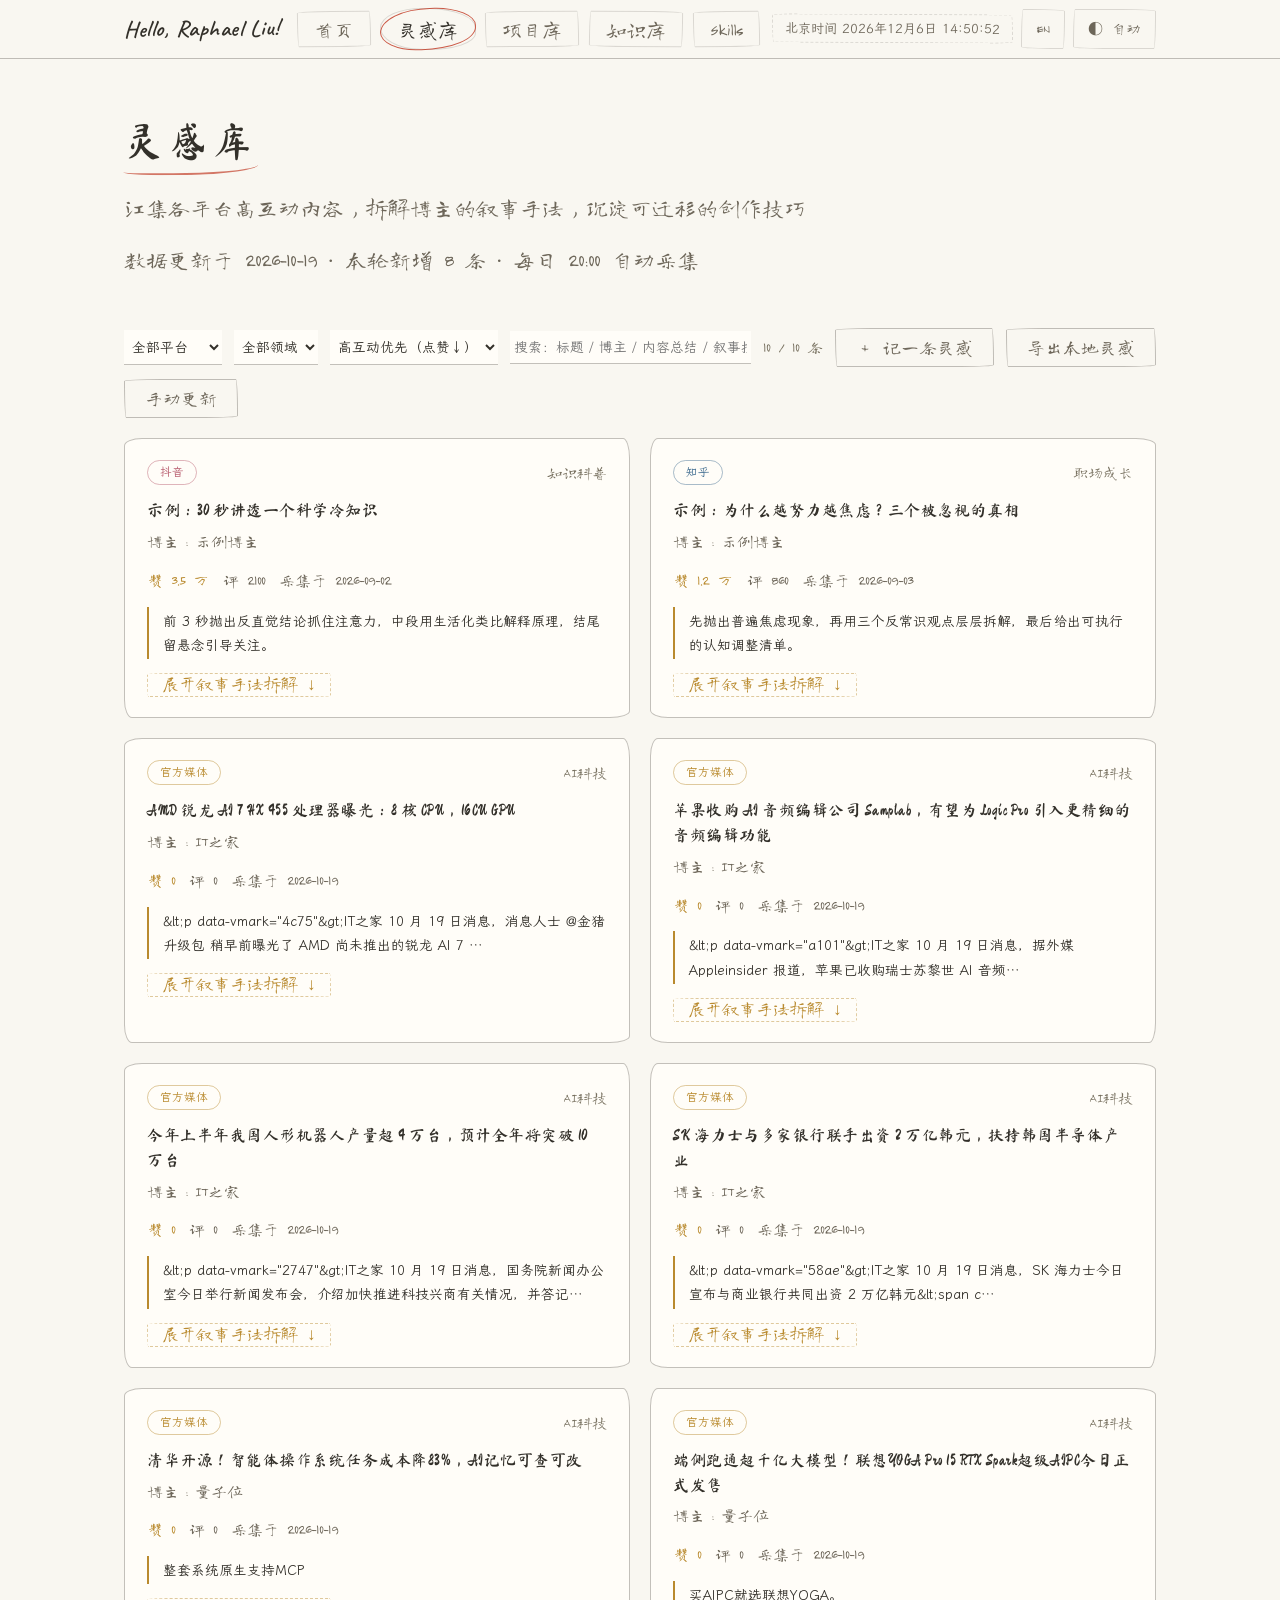
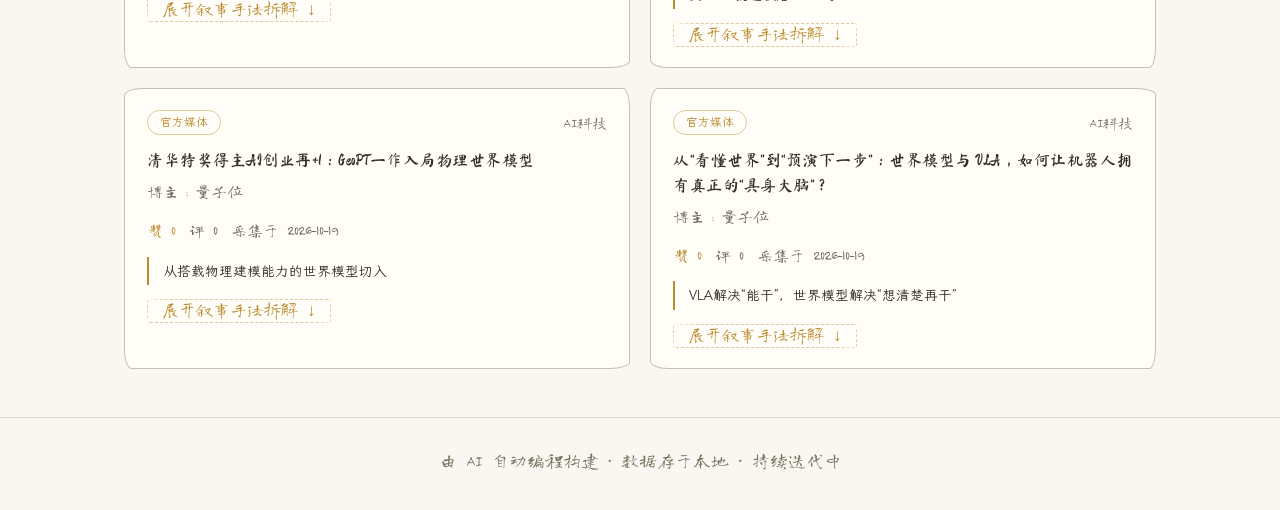
==== inspiration.html @ 9b7290fa "灵感库接入自动采集管道：GitHub Actions 每日 20:00 运行 + 手动触发 + 收件箱合并" ====
<!DOCTYPE html>
<html lang="zh-CN">
<head>
  <meta charset="UTF-8">
  <meta name="viewport" content="width=device-width, initial-scale=1.0">
  <meta name="description" content="汇集各平台高互动内容，拆解博主的叙事手法，沉淀可迁移的创作技巧。">
  <meta name="theme-color" content="#f9f7f1">
  <meta name="color-scheme" content="light dark">
  <meta property="og:type" content="website">
  <meta property="og:title" content="灵感库 · Raphael Liu">
  <meta property="og:description" content="汇集各平台高互动内容，拆解博主的叙事手法，沉淀可迁移的创作技巧。">
  <title>灵感库 · Raphael Liu</title>
  <link rel="stylesheet" href="assets/fonts/fonts.css">
  <link rel="icon" type="image/svg+xml" href="assets/favicon.svg">
  <link rel="stylesheet" href="assets/style.css">
  <script src="data/inspiration.js"></script>
  <script src="assets/app.js"></script>
</head>
<body data-page="inspiration">
  <div id="nav"></div>

  <main class="container">
    <section class="page-head">
      <h1 data-i18n="insp.head">灵感库</h1>
      <p data-i18n="insp.sub">汇集各平台高互动内容，拆解博主的叙事手法，沉淀可迁移的创作技巧</p>
      <p class="insp-meta" id="inspMeta" hidden></p>
    </section>

    <div class="toolbar">
      <select id="filterPlatform">
        <option value="" data-i18n="insp.allPlatform">全部平台</option>
        <option value="官方媒体" data-i18n="insp.platform.official">官方媒体</option>
        <option value="抖音" data-i18n="insp.platform.douyin">抖音</option>
        <option value="微信公众号" data-i18n="insp.platform.weixin">微信公众号</option>
        <option value="知乎" data-i18n="insp.platform.zhihu">知乎</option>
      </select>
      <select id="filterDomain"><option value="" data-i18n="insp.allDomain">全部领域</option></select>
      <select id="sortBy">
        <option value="likes-desc" data-i18n="insp.sort.likes">高互动优先（点赞↓）</option>
        <option value="collected-desc" data-i18n="insp.sort.latest">最新采集优先</option>
      </select>
      <input type="text" id="searchKw" class="grow" placeholder="搜索：标题 / 博主 / 内容总结 / 叙事技巧…" data-i18n-ph="insp.search.ph">
      <span class="count" id="countInfo"></span>
      <button type="button" class="btn" id="inspToggleBtn" data-i18n="insp.form.show">＋ 记一条灵感</button>
      <button type="button" class="btn" id="inspExportBtn" data-i18n="insp.export">导出本地灵感</button>
      <button type="button" class="btn" id="inspRefreshBtn" data-i18n="insp.refresh" title="跳转到 GitHub Actions 手动触发一轮采集更新">手动更新</button>
    </div>

    <section class="quick-form" id="inspFormPanel" hidden>
      <h3 data-i18n="insp.form.title">手动记一条灵感</h3>
      <p class="qf-hint" data-i18n="insp.form.hint"></p>
      <div class="qf-grid">
        <label><span data-i18n="insp.label.title">标题 *</span><input id="i-title" type="text"></label>
        <label><span data-i18n="insp.label.author">博主（可空）</span><input id="i-author" type="text"></label>
        <label><span data-i18n="insp.label.platform">平台</span>
          <select id="i-platform">
            <option value="抖音">抖音</option>
            <option value="微信公众号">微信公众号</option>
            <option value="知乎">知乎</option>
            <option value="官方媒体">官方媒体</option>
            <option value="">其他平台</option>
          </select>
        </label>
        <label><span data-i18n="insp.label.domain">领域（可空）</span><input id="i-domain" type="text"></label>
      </div>
      <label><span data-i18n="insp.label.summary">内容总结 *</span><textarea id="i-summary" rows="3"></textarea></label>
      <label><span data-i18n="insp.label.transfer">可迁移技巧（每行一条，可空）</span><textarea id="i-transfer" rows="2"></textarea></label>
      <div class="qf-actions">
        <button type="button" class="btn btn-primary" id="inspSaveBtn" data-i18n="insp.save">保存灵感</button>
      </div>
    </section>

    <section class="insp-grid" id="inspGrid"></section>
  </main>

  <div id="footer"></div>
  <div class="toast" id="toast" role="status" aria-live="polite"></div>

  <script>
    document.getElementById('nav').innerHTML = renderNav('inspiration.html');
    document.getElementById('footer').innerHTML = renderFooter();

    /* ---------- 本地新增与导出（与知识库同模式） ---------- */
    var LS_INSP = 'rl_insp_local_v1';
    function today() { return new Date().toISOString().slice(0, 10); }
    function downloadText(filename, text) {
      var blob = new Blob([text], { type: 'application/json;charset=utf-8' });
      var a = document.createElement('a');
      a.href = URL.createObjectURL(blob);
      a.download = filename;
      a.click();
      URL.revokeObjectURL(a.href);
    }
    function toast(msg) {
      var el = document.getElementById('toast');
      el.textContent = msg;
      el.classList.add('show');
      clearTimeout(el._timer);
      el._timer = setTimeout(function () { el.classList.remove('show'); }, 2600);
    }
    function loadLocalInsp() {
      try { return JSON.parse(localStorage.getItem(LS_INSP) || '[]'); } catch (e) { return []; }
    }
    function saveLocalInsp(arr) { localStorage.setItem(LS_INSP, JSON.stringify(arr)); }
    function allItems() { return getData('inspiration').concat(loadLocalInsp()); }

    var PLATFORM_CLASS = {
      '官方媒体': 'p-official', '抖音': 'p-douyin',
      '微信公众号': 'p-weixin', '知乎': 'p-zhihu'
    };
    var SEARCH_FIELDS = ['title', 'author', 'contentSummary', 'domain',
      'narrativeAnalysis.hook', 'narrativeAnalysis.structure',
      'narrativeAnalysis.emotionCurve', 'narrativeAnalysis.transferable'];

    function likesOf(item) { return (item.metrics && item.metrics.likes) || 0; }
    function commentsOf(item) { return (item.metrics && item.metrics.comments) || 0; }

    function renderCard(item) {
      var a = item.narrativeAnalysis || {};
      var transferable = Array.isArray(a.transferable) ? a.transferable : [];
      return '<article class="i-card" data-id="' + esc(item.id) + '">' +
        '<div class="i-top">' +
          (item.id && String(item.id).indexOf('local-') === 0 ? '<span class="local-badge">' + t('insp.localBadge') + '</span>' : '') +
          '<span class="platform-badge ' + (PLATFORM_CLASS[item.platform] || '') + '">' + esc(item.platform || t('insp.otherPlatform')) + '</span>' +
          '<span class="i-domain">' + esc(item.domain || t('insp.noDomain')) + '</span>' +
        '</div>' +
        '<h4>' + (item.link
          ? '<a href="' + esc(item.link) + '" target="_blank" rel="noopener">' + esc(item.title) + '</a>'
          : esc(item.title)) + '</h4>' +
        '<div class="i-author">' + t('insp.author') + esc(item.author || t('insp.unknown')) + '</div>' +
        '<div class="i-metrics">' +
          '<span>' + t('insp.likes') + ' ' + fmtNum(likesOf(item)) + '</span>' +
          '<span>' + t('insp.comments') + ' ' + fmtNum(commentsOf(item)) + '</span>' +
          (item.metrics && item.metrics.collected ? '<span>' + t('insp.collected') + esc(item.metrics.collected) + '</span>' : '') +
        '</div>' +
        '<div class="i-summary">' + esc(item.contentSummary || t('insp.noSummary')) + '</div>' +
        '<button class="i-toggle" onclick="toggleCard(this)">' + t('insp.expand') + '</button>' +
        '<div class="i-analysis">' +
          '<div class="k-item"><div class="k-label">' + t('insp.label.hook') + '</div><div class="k-text">' + esc(a.hook || t('insp.pending')) + '</div></div>' +
          '<div class="k-item"><div class="k-label">' + t('insp.label.structure') + '</div><div class="k-text">' + esc(a.structure || t('insp.pending')) + '</div></div>' +
          '<div class="k-item"><div class="k-label">' + t('insp.label.emotion') + '</div><div class="k-text">' + esc(a.emotionCurve || t('insp.pending')) + '</div></div>' +
          '<div class="k-item"><div class="k-label">' + t('insp.label.transfer') + '</div><div class="k-text">' +
            (transferable.length ? transferable.map(function (tt) { return '· ' + esc(tt); }).join('<br>') : t('insp.pending')) +
          '</div></div>' +
        '</div>' +
      '</article>';
    }

    function toggleCard(btn) {
      var card = btn.closest('.i-card');
      card.classList.toggle('open');
      btn.textContent = card.classList.contains('open')
        ? t('insp.collapse') : t('insp.expand');
    }

    function refreshDomainOptions() {
      var domains = [];
      getData('inspiration').concat(loadLocalInsp()).forEach(function (it) {
        var d = (it.domain || '').trim();
        if (d && domains.indexOf(d) < 0) domains.push(d);
      });
      var sel = document.getElementById('filterDomain');
      var cur = sel.value;
      sel.innerHTML = '<option value="">' + t('insp.allDomain') + '</option>' +
        domains.map(function (d) { return '<option value="' + esc(d) + '">' + esc(d) + '</option>'; }).join('');
      sel.value = cur;
    }

    function renderGrid() {
      var fp = document.getElementById('filterPlatform').value;
      var fd = document.getElementById('filterDomain').value;
      var sortBy = document.getElementById('sortBy').value;
      var kw = document.getElementById('searchKw').value.trim();

      var list = allItems().filter(function (it) {
        if (fp && it.platform !== fp) return false;
        if (fd && (it.domain || '') !== fd) return false;
        return matchKeyword(it, kw, SEARCH_FIELDS);
      });

      list.sort(function (a, b) {
        if (sortBy === 'likes-desc') return likesOf(b) - likesOf(a);
        return String((b.metrics && b.metrics.collected) || '').localeCompare(
               String((a.metrics && a.metrics.collected) || ''));
      });

      document.getElementById('countInfo').textContent =
        list.length + ' / ' + allItems().length + t('insp.count.unit');

      var grid = document.getElementById('inspGrid');
      if (!list.length) {
        grid.innerHTML = '<div class="empty" style="grid-column:1/-1"><div class="big">' + t('common.empty') + '</div>' +
          t('insp.empty') + '</div>';
        return;
      }
      grid.innerHTML = list.map(renderCard).join('');
    }

    ['filterPlatform', 'filterDomain', 'sortBy'].forEach(function (id) {
      document.getElementById(id).addEventListener('change', renderGrid);
    });
    document.getElementById('searchKw').addEventListener('input', renderGrid);

    /* 表单开合 / 保存 / 导出 */
    var formPanel = document.getElementById('inspFormPanel');
    document.getElementById('inspToggleBtn').addEventListener('click', function () {
      var show = formPanel.hidden;
      formPanel.hidden = !show;
      this.textContent = show ? t('insp.form.hide') : t('insp.form.show');
      if (show) document.getElementById('i-title').focus();
    });
    document.getElementById('inspSaveBtn').addEventListener('click', function () {
      var title = document.getElementById('i-title').value.trim();
      var summary = document.getElementById('i-summary').value.trim();
      ['i-title', 'i-summary'].forEach(function (id) {
        document.getElementById(id).classList.remove('f-err');
      });
      var bad = [];
      if (!title) bad.push('i-title');
      if (!summary) bad.push('i-summary');
      if (bad.length) {
        bad.forEach(function (id) { document.getElementById(id).classList.add('f-err'); });
        document.getElementById(bad[0]).scrollIntoView({ behavior: 'smooth', block: 'center' });
        document.getElementById(bad[0]).focus({ preventScroll: true });
        toast(t('insp.err'));
        return;
      }
      var transfer = document.getElementById('i-transfer').value.split('\n')
        .map(function (s) { return s.trim(); }).filter(Boolean);
      var item = {
        id: 'local-' + Date.now().toString(36),
        title: title,
        author: document.getElementById('i-author').value.trim(),
        platform: document.getElementById('i-platform').value || t('insp.otherPlatform'),
        domain: document.getElementById('i-domain').value.trim(),
        contentSummary: summary,
        narrativeAnalysis: { transferable: transfer },
        metrics: { likes: 0, comments: 0, collected: today() }
      };
      var locals = loadLocalInsp();
      locals.unshift(item);
      saveLocalInsp(locals);
      ['i-title', 'i-author', 'i-domain', 'i-summary', 'i-transfer'].forEach(function (id) {
        document.getElementById(id).value = '';
      });
      refreshDomainOptions();
      renderGrid();
      toast(t('insp.toast.saved'));
    });
    /* 出错字段一开始输入就摘掉红圈 */
    document.getElementById('inspFormPanel').addEventListener('input', function (e) {
      if (e.target.classList) e.target.classList.remove('f-err');
    });
    document.getElementById('inspExportBtn').addEventListener('click', function () {
      var locals = loadLocalInsp();
      if (!locals.length) { toast(t('insp.toast.noLocal')); return; }
      downloadText('inspiration-local.json', JSON.stringify(locals, null, 2));
      toast(t('insp.toast.exported'));
    });
    /* 手动更新：跳转 Actions 页一键 Run workflow（静态站无后端，采集由仓库的 GitHub Actions 定时跑） */
    document.getElementById('inspRefreshBtn').addEventListener('click', function () {
      window.open('https://github.com/liu940782100-create/Personal-website/actions/workflows/update-inspiration.yml', '_blank');
      toast(t('insp.toast.refresh'));
    });
    /* 数据更新时间（由采集管道写入 DATA_INSPIRATION_META） */
    function renderInspMeta() {
      var meta = window.DATA_INSPIRATION_META;
      if (!meta) return;
      var el = document.getElementById('inspMeta');
      el.hidden = false;
      el.textContent = t('insp.meta')
        .replace('{date}', meta.updatedAt || '-')
        .replace('{n}', meta.added != null ? meta.added : '-');
    }
    renderInspMeta();

    refreshDomainOptions();
    renderGrid();

    /* 切语言后无刷新重渲染动态内容；表单开合钮文案随面板状态修正 */
    document.addEventListener('langchange', function () {
      refreshDomainOptions();
      renderGrid();
      renderInspMeta();
      var btn = document.getElementById('inspToggleBtn');
      btn.textContent = formPanel.hidden ? t('insp.form.show') : t('insp.form.hide');
    });
  </script>
</body>
</html>
---- assets/fonts/fonts.css ----
/* 自托管字体（Caveat / Long Cang / Ma Shan Zheng / LXGW WenKai regular），R5 生成，替代 Google Fonts 与 jsdelivr CDN */

/* cyrillic-ext */
@font-face {
  font-family: 'Caveat';
  font-style: normal;
  font-weight: 500;
  font-display: swap;
  src: url('files/gf-Wnz6HAc5bAfYB2Q7azYYmg8.woff2') format('woff2');
  unicode-range: U+0460-052F, U+1C80-1C8A, U+20B4, U+2DE0-2DFF, U+A640-A69F, U+FE2E-FE2F;
}
/* cyrillic */
@font-face {
  font-family: 'Caveat';
  font-style: normal;
  font-weight: 500;
  font-display: swap;
  src: url('files/gf-Wnz6HAc5bAfYB2Q7YjYYmg8.woff2') format('woff2');
  unicode-range: U+0301, U+0400-045F, U+0490-0491, U+04B0-04B1, U+2116;
}
/* latin-ext */
@font-face {
  font-family: 'Caveat';
  font-style: normal;
  font-weight: 500;
  font-display: swap;
  src: url('files/gf-Wnz6HAc5bAfYB2Q7aDYYmg8.woff2') format('woff2');
  unicode-range: U+0100-02BA, U+02BD-02C5, U+02C7-02CC, U+02CE-02D7, U+02DD-02FF, U+0304, U+0308, U+0329, U+1D00-1DBF, U+1E00-1E9F, U+1EF2-1EFF, U+2020, U+20A0-20AB, U+20AD-20C4, U+2113, U+2C60-2C7F, U+A720-A7FF;
}
/* latin */
@font-face {
  font-family: 'Caveat';
  font-style: normal;
  font-weight: 500;
  font-display: swap;
  src: url('files/gf-Wnz6HAc5bAfYB2Q7ZjYY.woff2') format('woff2');
  unicode-range: U+0000-00FF, U+0131, U+0152-0153, U+02BB-02BC, U+02C6, U+02DA, U+02DC, U+0304, U+0308, U+0329, U+2000-206F, U+20AC, U+2122, U+2191, U+2193, U+2212, U+2215, U+FEFF, U+FFFD;
}
/* cyrillic-ext */
@font-face {
  font-family: 'Caveat';
  font-style: normal;
  font-weight: 600;
  font-display: swap;
  src: url('files/gf-Wnz6HAc5bAfYB2Q7azYYmg8.woff2') format('woff2');
  unicode-range: U+0460-052F, U+1C80-1C8A, U+20B4, U+2DE0-2DFF, U+A640-A69F, U+FE2E-FE2F;
}
/* cyrillic */
@font-face {
  font-family: 'Caveat';
  font-style: normal;
  font-weight: 600;
  font-display: swap;
  src: url('files/gf-Wnz6HAc5bAfYB2Q7YjYYmg8.woff2') format('woff2');
  unicode-range: U+0301, U+0400-045F, U+0490-0491, U+04B0-04B1, U+2116;
}
/* latin-ext */
@font-face {
  font-family: 'Caveat';
  font-style: normal;
  font-weight: 600;
  font-display: swap;
  src: url('files/gf-Wnz6HAc5bAfYB2Q7aDYYmg8.woff2') format('woff2');
  unicode-range: U+0100-02BA, U+02BD-02C5, U+02C7-02CC, U+02CE-02D7, U+02DD-02FF, U+0304, U+0308, U+0329, U+1D00-1DBF, U+1E00-1E9F, U+1EF2-1EFF, U+2020, U+20A0-20AB, U+20AD-20C4, U+2113, U+2C60-2C7F, U+A720-A7FF;
}
/* latin */
@font-face {
  font-family: 'Caveat';
  font-style: normal;
  font-weight: 600;
  font-display: swap;
  src: url('files/gf-Wnz6HAc5bAfYB2Q7ZjYY.woff2') format('woff2');
  unicode-range: U+0000-00FF, U+0131, U+0152-0153, U+02BB-02BC, U+02C6, U+02DA, U+02DC, U+0304, U+0308, U+0329, U+2000-206F, U+20AC, U+2122, U+2191, U+2193, U+2212, U+2215, U+FEFF, U+FFFD;
}
@font-face {
  font-family: 'Long Cang';
  font-style: normal;
  font-weight: 400;
  font-display: swap;
  src: url('files/gf-LYjAdGP8kkgoTec8zkRgqBgxXsWsMfnCm1_q1j3gcsptb8OMg_Z2HVZhDbPBCIyx.5.woff2') format('woff2');
  unicode-range: U+fee3, U+fef3, U+ff03-ff04, U+ff07, U+ff0a, U+ff17-ff19, U+ff1c-ff1d, U+ff20-ff3a, U+ff3c, U+ff3e-ff5b, U+ff5d, U+ff61-ff65, U+ff67-ff6a, U+ff6c, U+ff6f-ff78, U+ff7a-ff7d, U+ff80-ff84, U+ff86, U+ff89-ff8e, U+ff92, U+ff97-ff9b, U+ff9d-ff9f, U+ffe0-ffe4, U+ffe6, U+ffe9, U+ffeb, U+ffed, U+fffc, U+1f004, U+1f170-1f171, U+1f192-1f195, U+1f198-1f19a, U+1f1e6-1f1e8;
}
@font-face {
  font-family: 'Long Cang';
  font-style: normal;
  font-weight: 400;
  font-display: swap;
  src: url('files/gf-LYjAdGP8kkgoTec8zkRgqBgxXsWsMfnCm1_q1j3gcsptb8OMg_Z2HVZhDbPBCIyx.6.woff2') format('woff2');
  unicode-range: U+f0a7, U+f0b2, U+f0b7, U+f0c9, U+f0d8, U+f0da, U+f0dc-f0dd, U+f0e0, U+f0e6, U+f0eb, U+f0fc, U+f101, U+f104-f105, U+f107, U+f10b, U+f11b, U+f14b, U+f18a, U+f193, U+f1d6-f1d7, U+f244, U+f27a, U+f296, U+f2ae, U+f471, U+f4b3, U+f610-f611, U+f880-f881, U+f8ec, U+f8f5, U+f8ff, U+f901, U+f90a, U+f92c-f92d, U+f934, U+f937, U+f941, U+f965, U+f967, U+f969, U+f96b, U+f96f, U+f974, U+f978-f979, U+f97e, U+f981, U+f98a, U+f98e, U+f997, U+f99c, U+f9b2, U+f9b5, U+f9ba, U+f9be, U+f9ca, U+f9d0-f9d1, U+f9dd, U+f9e0-f9e1, U+f9e4, U+f9f7, U+fa00-fa01, U+fa08, U+fa0a, U+fa11, U+fb01-fb02, U+fdfc, U+fe0e, U+fe30-fe31, U+fe33-fe44, U+fe49-fe52, U+fe54-fe57, U+fe59-fe66, U+fe68-fe6b, U+fe8e, U+fe92-fe93, U+feae, U+feb8, U+fecb-fecc, U+fee0;
}
@font-face {
  font-family: 'Long Cang';
  font-style: normal;
  font-weight: 400;
  font-display: swap;
  src: url('files/gf-LYjAdGP8kkgoTec8zkRgqBgxXsWsMfnCm1_q1j3gcsptb8OMg_Z2HVZhDbPBCIyx.21.woff2') format('woff2');
  unicode-range: U+9f83, U+9f85-9f8d, U+9f90-9f91, U+9f94-9f96, U+9f98, U+9f9b-9f9c, U+9f9e, U+9fa0, U+9fa2, U+9ff0-9fff, U+a001, U+a007, U+a025, U+a046-a047, U+a057, U+a072, U+a078-a079, U+a083, U+a085, U+a100, U+a118, U+a132, U+a134, U+a1f4, U+a242, U+a4a6, U+a4aa, U+a4b0-a4b1, U+a4b3, U+a9c1-a9c2, U+ac00-ac01, U+ac04, U+ac08, U+ac10-ac11, U+ac13-ac16, U+ac19, U+ac1c-ac1d, U+ac24, U+ac70-ac71, U+ac74, U+ac77-ac78, U+ac80-ac81, U+ac83, U+ac8c, U+ac90, U+ac9f-aca0, U+aca8-aca9, U+acac, U+acb0, U+acbd, U+acc1, U+acc4, U+ace0-ace1, U+ace4, U+ace8, U+acf3, U+acf5, U+acfc-acfd, U+ad00, U+ad0c, U+ad11, U+ad1c, U+ad34, U+ad50, U+ad64, U+ad6c, U+ad70, U+ad74, U+ad7f, U+ad81, U+ad8c, U+adc0, U+adc8, U+addc, U+ade0, U+adf8-adf9, U+adfc, U+ae00, U+ae08-ae09, U+ae0b, U+ae30, U+ae34, U+ae38, U+ae40, U+ae4a, U+ae4c, U+ae54, U+ae68, U+aebc, U+aed8, U+af2c-af2d;
}
@font-face {
  font-family: 'Long Cang';
  font-style: normal;
  font-weight: 400;
  font-display: swap;
  src: url('files/gf-LYjAdGP8kkgoTec8zkRgqBgxXsWsMfnCm1_q1j3gcsptb8OMg_Z2HVZhDbPBCIyx.22.woff2') format('woff2');
  unicode-range: U+9e30-9e33, U+9e35-9e3b, U+9e3e, U+9e40-9e44, U+9e46-9e4e, U+9e51, U+9e53, U+9e55-9e58, U+9e5a-9e5c, U+9e5e-9e63, U+9e66-9e6e, U+9e71, U+9e73, U+9e75, U+9e78-9e79, U+9e7c-9e7e, U+9e82, U+9e86-9e88, U+9e8b-9e8c, U+9e90-9e91, U+9e93, U+9e95, U+9e97, U+9e9d, U+9ea4-9ea5, U+9ea9-9eaa, U+9eb4-9eb5, U+9eb8-9eba, U+9ebc-9ebf, U+9ec3, U+9ec9, U+9ecd, U+9ed0, U+9ed2-9ed3, U+9ed5-9ed6, U+9ed9, U+9edc-9edd, U+9edf-9ee0, U+9ee2, U+9ee5, U+9ee7-9eea, U+9eef, U+9ef1, U+9ef3-9ef4, U+9ef6, U+9ef9, U+9efb-9efc, U+9efe, U+9f0b, U+9f0d, U+9f10, U+9f14, U+9f17, U+9f19, U+9f22, U+9f29, U+9f2c, U+9f2f, U+9f31, U+9f37, U+9f39, U+9f3d-9f3e, U+9f41, U+9f4a-9f4b, U+9f51-9f52, U+9f61-9f63, U+9f66-9f67, U+9f80-9f81;
}
@font-face {
  font-family: 'Long Cang';
  font-style: normal;
  font-weight: 400;
  font-display: swap;
  src: url('files/gf-LYjAdGP8kkgoTec8zkRgqBgxXsWsMfnCm1_q1j3gcsptb8OMg_Z2HVZhDbPBCIyx.23.woff2') format('woff2');
  unicode-range: U+9c82-9c83, U+9c85-9c8c, U+9c8e-9c92, U+9c94-9c9b, U+9c9e-9ca3, U+9ca5-9ca7, U+9ca9, U+9cab, U+9cad-9cae, U+9cb1-9cb7, U+9cb9-9cbd, U+9cbf-9cc0, U+9cc3, U+9cc5-9cc7, U+9cc9-9cd1, U+9cd3-9cda, U+9cdc-9cdd, U+9cdf, U+9ce1-9ce3, U+9ce5, U+9ce9, U+9cee-9cef, U+9cf3-9cf4, U+9cf6, U+9cfc-9cfd, U+9d02, U+9d08-9d09, U+9d12, U+9d1b, U+9d1e, U+9d26, U+9d28, U+9d37, U+9d3b, U+9d3f, U+9d51, U+9d59, U+9d5c-9d5d, U+9d5f-9d61, U+9d6c, U+9d70, U+9d72, U+9d7a, U+9d7e, U+9d84, U+9d89, U+9d8f, U+9d92, U+9daf, U+9db4, U+9db8, U+9dbc, U+9dc4, U+9dc7, U+9dc9, U+9dd7, U+9ddf, U+9df2, U+9df9-9dfa, U+9e0a, U+9e11, U+9e1a, U+9e1e, U+9e20, U+9e22, U+9e28-9e2c, U+9e2e-9e2f;
}
@font-face {
  font-family: 'Long Cang';
  font-style: normal;
  font-weight: 400;
  font-display: swap;
  src: url('files/gf-LYjAdGP8kkgoTec8zkRgqBgxXsWsMfnCm1_q1j3gcsptb8OMg_Z2HVZhDbPBCIyx.24.woff2') format('woff2');
  unicode-range: U+9a80, U+9a83, U+9a85, U+9a88-9a8a, U+9a8d-9a8e, U+9a90, U+9a92-9a93, U+9a95-9a96, U+9a98-9a99, U+9a9b-9aa2, U+9aa5, U+9aa7, U+9aaf-9ab1, U+9ab5-9ab6, U+9ab9-9aba, U+9ac0-9ac4, U+9ac8, U+9acb-9acc, U+9ace-9acf, U+9ad1-9ad2, U+9ad9, U+9adf, U+9ae1, U+9ae3, U+9aea-9aeb, U+9aed-9aef, U+9af4, U+9af9, U+9afb, U+9b03-9b04, U+9b06, U+9b08, U+9b0d, U+9b0f-9b10, U+9b13, U+9b18, U+9b1a, U+9b1f, U+9b22-9b23, U+9b25, U+9b27-9b28, U+9b2a, U+9b2f, U+9b31-9b32, U+9b3b, U+9b43, U+9b46-9b49, U+9b4d-9b4e, U+9b51, U+9b56, U+9b58, U+9b5a, U+9b5c, U+9b5f, U+9b61-9b62, U+9b6f, U+9b77, U+9b80, U+9b88, U+9b8b, U+9b8e, U+9b91, U+9b9f-9ba0, U+9ba8, U+9baa-9bab, U+9bad-9bae, U+9bb0-9bb1, U+9bb8, U+9bc9-9bca, U+9bd3, U+9bd6, U+9bdb, U+9be8, U+9bf0-9bf1, U+9c02, U+9c10, U+9c15, U+9c24, U+9c2d, U+9c32, U+9c39, U+9c3b, U+9c40, U+9c47-9c49, U+9c53, U+9c57, U+9c64, U+9c72, U+9c77-9c78, U+9c7b, U+9c7f-9c80;
}
@font-face {
  font-family: 'Long Cang';
  font-style: normal;
  font-weight: 400;
  font-display: swap;
  src: url('files/gf-LYjAdGP8kkgoTec8zkRgqBgxXsWsMfnCm1_q1j3gcsptb8OMg_Z2HVZhDbPBCIyx.25.woff2') format('woff2');
  unicode-range: U+98dd, U+98e1-98e2, U+98e7-98ea, U+98ec, U+98ee-98ef, U+98f2, U+98f4, U+98fc-98fe, U+9903, U+9905, U+9908, U+990a, U+990c-990d, U+9913-9914, U+9918, U+991a-991b, U+991e, U+9921, U+9928, U+992c, U+992e, U+9935, U+9938-9939, U+993d-993e, U+9945, U+994b-994c, U+9951-9952, U+9954-9955, U+9957, U+995e, U+9963, U+9966-9969, U+996b-996c, U+996f, U+9974-9975, U+9977-9979, U+997d-997e, U+9980-9981, U+9983-9984, U+9987, U+998a-998b, U+998d-9991, U+9993-9995, U+9997-9998, U+99a5, U+99ab, U+99ad-99ae, U+99b1, U+99b3-99b4, U+99bc, U+99bf, U+99c1, U+99c3-99c6, U+99cc, U+99d0, U+99d2, U+99d5, U+99db, U+99dd, U+99e1, U+99ed, U+99f1, U+99ff, U+9a01, U+9a03-9a04, U+9a0e-9a0f, U+9a11-9a13, U+9a19, U+9a1b, U+9a28, U+9a2b, U+9a30, U+9a32, U+9a37, U+9a40, U+9a45, U+9a4a, U+9a4d-9a4e, U+9a52, U+9a55, U+9a57, U+9a5a-9a5b, U+9a5f, U+9a62, U+9a65, U+9a69, U+9a6b, U+9a6e, U+9a75, U+9a77-9a7a, U+9a7d;
}
@font-face {
  font-family: 'Long Cang';
  font-style: normal;
  font-weight: 400;
  font-display: swap;
  src: url('files/gf-LYjAdGP8kkgoTec8zkRgqBgxXsWsMfnCm1_q1j3gcsptb8OMg_Z2HVZhDbPBCIyx.26.woff2') format('woff2');
  unicode-range: U+975b-975c, U+9763, U+9765-9766, U+976c-976d, U+9773, U+9776, U+977a, U+977c, U+9784-9785, U+978e-978f, U+9791-9792, U+9794-9795, U+9798, U+979a, U+979e, U+97a3, U+97a5-97a6, U+97a8, U+97ab-97ac, U+97ae-97af, U+97b2, U+97b4, U+97c6, U+97cb-97cc, U+97d3, U+97d8, U+97dc, U+97e1, U+97ea-97eb, U+97ee, U+97fb, U+97fe-97ff, U+9801-9803, U+9805-9806, U+9808, U+980c, U+9810-9814, U+9817-9818, U+981e, U+9820-9821, U+9824, U+9828, U+982b-982d, U+9830, U+9834, U+9838-9839, U+983c, U+9846, U+984d-984f, U+9851-9852, U+9854-9855, U+9857-9858, U+985a-985b, U+9862-9863, U+9865, U+9867, U+986b, U+986f-9871, U+9877-9878, U+987c, U+9880, U+9883, U+9885, U+9889, U+988b-988f, U+9893-9895, U+9899-989b, U+989e-989f, U+98a1-98a2, U+98a5-98a7, U+98a9, U+98af, U+98b1, U+98b6, U+98ba, U+98be, U+98c3-98c4, U+98c6-98c8, U+98cf-98d6, U+98da-98db;
}
@font-face {
  font-family: 'Long Cang';
  font-style: normal;
  font-weight: 400;
  font-display: swap;
  src: url('files/gf-LYjAdGP8kkgoTec8zkRgqBgxXsWsMfnCm1_q1j3gcsptb8OMg_Z2HVZhDbPBCIyx.27.woff2') format('woff2');
  unicode-range: U+95c4-95ca, U+95cc-95cd, U+95d4-95d6, U+95d8, U+95e1-95e2, U+95e9, U+95f0-95f1, U+95f3, U+95f6, U+95fc, U+95fe-95ff, U+9602-9604, U+9606-960d, U+960f, U+9611-9613, U+9615-9617, U+9619-961b, U+961d, U+9621, U+9628, U+962f, U+963c-963e, U+9641-9642, U+9649, U+9654, U+965b-965f, U+9661, U+9663, U+9665, U+9667-9668, U+966c, U+9670, U+9672-9674, U+9678, U+967a, U+967d, U+9682, U+9685, U+9688, U+968a, U+968d-968e, U+9695, U+9697-9698, U+969e, U+96a0, U+96a3-96a4, U+96a8, U+96aa, U+96b0-96b1, U+96b3-96b4, U+96b7-96b9, U+96bb-96bd, U+96c9, U+96cb, U+96ce, U+96d1-96d2, U+96d6, U+96d9, U+96db-96dc, U+96de, U+96e0, U+96e3, U+96e9, U+96eb, U+96f0-96f2, U+96f9, U+96ff, U+9701-9702, U+9705, U+9708, U+970a, U+970e-970f, U+9711, U+9719, U+9727, U+972a, U+972d, U+9730, U+973d, U+9742, U+9744, U+9748-9749, U+9750-9751, U+975a;
}
@font-face {
  font-family: 'Long Cang';
  font-style: normal;
  font-weight: 400;
  font-display: swap;
  src: url('files/gf-LYjAdGP8kkgoTec8zkRgqBgxXsWsMfnCm1_q1j3gcsptb8OMg_Z2HVZhDbPBCIyx.28.woff2') format('woff2');
  unicode-range: U+94f5, U+94f7, U+94f9, U+94fb-94fd, U+94ff, U+9503-9504, U+9506-9507, U+9509-950a, U+950d-950f, U+9511-9518, U+951a-9520, U+9522, U+9528-952d, U+9530-953a, U+953c-953f, U+9543-9546, U+9548-9550, U+9552-9555, U+9557-955b, U+955d-9568, U+956a-956d, U+9570-9574, U+9583, U+9586, U+9589, U+958e-958f, U+9591-9592, U+9594, U+9598-9599, U+959e-95a0, U+95a2-95a6, U+95a8-95b2, U+95b4, U+95b8-95c3;
}
@font-face {
  font-family: 'Long Cang';
  font-style: normal;
  font-weight: 400;
  font-display: swap;
  src: url('files/gf-LYjAdGP8kkgoTec8zkRgqBgxXsWsMfnCm1_q1j3gcsptb8OMg_Z2HVZhDbPBCIyx.29.woff2') format('woff2');
  unicode-range: U+941c-942b, U+942d-942e, U+9432-9433, U+9435, U+9438, U+943a, U+943e, U+9444, U+944a, U+9451-9452, U+945a, U+9462-9463, U+9465, U+9470-9487, U+948a-9492, U+9494-9498, U+949a, U+949c-949d, U+94a1, U+94a3-94a4, U+94a8, U+94aa-94ad, U+94af, U+94b2, U+94b4-94ba, U+94bc-94c0, U+94c4, U+94c6-94db, U+94de-94ec, U+94ee-94f1, U+94f3;
}
@font-face {
  font-family: 'Long Cang';
  font-style: normal;
  font-weight: 400;
  font-display: swap;
  src: url('files/gf-LYjAdGP8kkgoTec8zkRgqBgxXsWsMfnCm1_q1j3gcsptb8OMg_Z2HVZhDbPBCIyx.30.woff2') format('woff2');
  unicode-range: U+92ec-92ed, U+92f0, U+92f3, U+92f8, U+92fc, U+9304, U+9306, U+9310, U+9312, U+9315, U+9318, U+931a, U+931e, U+9320-9322, U+9324, U+9326-9329, U+932b-932c, U+932f, U+9331-9332, U+9335-9336, U+933e, U+9340-9341, U+934a-9360, U+9362-9363, U+9365-936b, U+936e, U+9375, U+937e, U+9382, U+938a, U+938c, U+938f, U+9393-9394, U+9396-9397, U+939a, U+93a2, U+93a7, U+93ac-93cd, U+93d0-93d1, U+93d6-93d8, U+93de-93df, U+93e1-93e2, U+93e4, U+93f8, U+93fb, U+93fd, U+940e-941a;
}
@font-face {
  font-family: 'Long Cang';
  font-style: normal;
  font-weight: 400;
  font-display: swap;
  src: url('files/gf-LYjAdGP8kkgoTec8zkRgqBgxXsWsMfnCm1_q1j3gcsptb8OMg_Z2HVZhDbPBCIyx.31.woff2') format('woff2');
  unicode-range: U+9163-9164, U+9169, U+9170, U+9172, U+9174, U+9179-917a, U+917d-917e, U+9182-9183, U+9185, U+918c-918d, U+9190-9191, U+919a, U+919c, U+91a1-91a4, U+91a8, U+91aa-91af, U+91b4-91b5, U+91b8, U+91ba, U+91be, U+91c0-91c1, U+91c6, U+91c8, U+91cb, U+91d0, U+91d2, U+91d7-91d8, U+91dd, U+91e3, U+91e6-91e7, U+91ed, U+91f0, U+91f5, U+91f9, U+9200, U+9205, U+9207-920a, U+920d-920e, U+9210, U+9214-9215, U+921c, U+921e, U+9221, U+9223-9227, U+9229-922a, U+922d, U+9234-9235, U+9237, U+9239-923a, U+923c-9240, U+9244-9246, U+9249, U+924e-924f, U+9251, U+9253, U+9257, U+925b, U+925e, U+9262, U+9264-9266, U+9268, U+926c, U+926f, U+9271, U+927b, U+927e, U+9280, U+9283, U+9285-928a, U+928e, U+9291, U+9293, U+9296, U+9298, U+929c-929d, U+92a8, U+92ab-92ae, U+92b3, U+92b6-92b7, U+92b9, U+92c1, U+92c5-92c6, U+92c8, U+92cc, U+92d0, U+92d2, U+92e4, U+92ea;
}
@font-face {
  font-family: 'Long Cang';
  font-style: normal;
  font-weight: 400;
  font-display: swap;
  src: url('files/gf-LYjAdGP8kkgoTec8zkRgqBgxXsWsMfnCm1_q1j3gcsptb8OMg_Z2HVZhDbPBCIyx.32.woff2') format('woff2');
  unicode-range: U+9004, U+900b, U+9011, U+9015-9016, U+901e, U+9021, U+9026, U+902d, U+902f, U+9031, U+9035-9036, U+9039-903a, U+9041, U+9044-9046, U+904a, U+904f-9052, U+9054-9055, U+9058-9059, U+905b-905e, U+9060-9062, U+9068-9069, U+906f, U+9072, U+9074, U+9076-907a, U+907c-907d, U+9081, U+9083, U+9085, U+9087-908b, U+908f, U+9095, U+9097, U+9099-909b, U+909d, U+90a0-90a1, U+90a8-90a9, U+90ac, U+90b0, U+90b2-90b4, U+90b6, U+90b8, U+90ba, U+90bd-90be, U+90c3-90c5, U+90c7-90c8, U+90cf-90d0, U+90d3, U+90d5, U+90d7, U+90da-90dc, U+90de, U+90e2, U+90e4, U+90e6-90e7, U+90ea-90eb, U+90ef, U+90f4-90f5, U+90f7, U+90fe-9100, U+9104, U+9109, U+910c, U+9112, U+9114-9115, U+9118, U+911c, U+911e, U+9120, U+9122-9123, U+9127, U+912d, U+912f-9132, U+9139-913a, U+9143, U+9146, U+9149-914a, U+914c, U+914e-9150, U+9154, U+9157, U+915a, U+915d-915e, U+9161-9162;
}
@font-face {
  font-family: 'Long Cang';
  font-style: normal;
  font-weight: 400;
  font-display: swap;
  src: url('files/gf-LYjAdGP8kkgoTec8zkRgqBgxXsWsMfnCm1_q1j3gcsptb8OMg_Z2HVZhDbPBCIyx.33.woff2') format('woff2');
  unicode-range: U+8e41-8e42, U+8e47, U+8e49-8e4b, U+8e50-8e53, U+8e59-8e5a, U+8e5f-8e60, U+8e64, U+8e69, U+8e6c, U+8e70, U+8e74, U+8e76, U+8e7a-8e7c, U+8e7f, U+8e84-8e85, U+8e87, U+8e89, U+8e8b, U+8e8d, U+8e8f-8e90, U+8e94, U+8e99, U+8e9c, U+8e9e, U+8eaa, U+8eac, U+8eb0, U+8eb6, U+8ec0, U+8ec6, U+8eca-8ece, U+8ed2, U+8eda, U+8edf, U+8ee2, U+8eeb, U+8ef8, U+8efb-8efe, U+8f03, U+8f09, U+8f0b, U+8f12-8f15, U+8f1b, U+8f1d, U+8f1f, U+8f29-8f2a, U+8f2f, U+8f36, U+8f38, U+8f3b, U+8f3e-8f3f, U+8f44-8f45, U+8f49, U+8f4d-8f4e, U+8f5f, U+8f6b, U+8f6d, U+8f71-8f73, U+8f75-8f76, U+8f78-8f7a, U+8f7c, U+8f7e, U+8f81-8f82, U+8f84, U+8f87, U+8f8a-8f8b, U+8f8d-8f8f, U+8f94-8f95, U+8f97-8f9a, U+8fa6, U+8fad-8faf, U+8fb2, U+8fb5-8fb7, U+8fba-8fbc, U+8fbf, U+8fc2, U+8fcb, U+8fcd, U+8fd3, U+8fd5, U+8fd7, U+8fda, U+8fe2-8fe5, U+8fe8-8fe9, U+8fee, U+8ff3-8ff4, U+8ff8, U+8ffa;
}
@font-face {
  font-family: 'Long Cang';
  font-style: normal;
  font-weight: 400;
  font-display: swap;
  src: url('files/gf-LYjAdGP8kkgoTec8zkRgqBgxXsWsMfnCm1_q1j3gcsptb8OMg_Z2HVZhDbPBCIyx.34.woff2') format('woff2');
  unicode-range: U+8cbd, U+8cbf-8cc4, U+8cc7-8cc8, U+8cca, U+8ccd, U+8cd1, U+8cd3, U+8cdb-8cdc, U+8cde, U+8ce0, U+8ce2-8ce4, U+8ce6-8ce8, U+8cea, U+8ced, U+8cf4, U+8cf8, U+8cfa, U+8cfc-8cfd, U+8d04-8d05, U+8d07-8d08, U+8d0a, U+8d0d, U+8d0f, U+8d13-8d14, U+8d16, U+8d1b, U+8d20, U+8d30, U+8d32-8d33, U+8d36, U+8d3b, U+8d3d, U+8d40, U+8d42-8d43, U+8d45-8d46, U+8d48-8d4a, U+8d4d, U+8d51, U+8d53, U+8d55, U+8d59, U+8d5c-8d5d, U+8d5f, U+8d61, U+8d66-8d67, U+8d6a, U+8d6d, U+8d71, U+8d73, U+8d84, U+8d90-8d91, U+8d94-8d95, U+8d99, U+8da8, U+8daf, U+8db1, U+8db5, U+8db8, U+8dba, U+8dbc, U+8dbf, U+8dc2, U+8dc4, U+8dc6, U+8dcb, U+8dce-8dcf, U+8dd6-8dd7, U+8dda-8ddb, U+8dde, U+8de1, U+8de3-8de4, U+8de9, U+8deb-8dec, U+8df0-8df1, U+8df6-8dfd, U+8e05, U+8e07, U+8e09-8e0a, U+8e0c, U+8e0e, U+8e10, U+8e14, U+8e1d-8e1f, U+8e23, U+8e26, U+8e2b-8e31, U+8e34-8e35, U+8e39-8e3a, U+8e3d, U+8e40;
}
@font-face {
  font-family: 'Long Cang';
  font-style: normal;
  font-weight: 400;
  font-display: swap;
  src: url('files/gf-LYjAdGP8kkgoTec8zkRgqBgxXsWsMfnCm1_q1j3gcsptb8OMg_Z2HVZhDbPBCIyx.35.woff2') format('woff2');
  unicode-range: U+8b80, U+8b83, U+8b8a, U+8b8c, U+8b90, U+8b93, U+8b99-8b9a, U+8ba0, U+8ba3, U+8ba5-8ba7, U+8baa-8bac, U+8bb4-8bb5, U+8bb7, U+8bb9, U+8bc2-8bc3, U+8bc5, U+8bcb-8bcc, U+8bce-8bd0, U+8bd2-8bd4, U+8bd6, U+8bd8-8bd9, U+8bdc, U+8bdf, U+8be3-8be4, U+8be7-8be9, U+8beb-8bec, U+8bee, U+8bf0, U+8bf2-8bf3, U+8bf6, U+8bf9, U+8bfc-8bfd, U+8bff-8c00, U+8c02, U+8c04, U+8c06-8c07, U+8c0c, U+8c0f, U+8c11-8c12, U+8c14-8c1b, U+8c1d-8c21, U+8c24-8c25, U+8c27, U+8c2a-8c2c, U+8c2e-8c30, U+8c32-8c36, U+8c3f, U+8c47-8c4c, U+8c4e-8c50, U+8c54-8c56, U+8c62, U+8c68, U+8c6c, U+8c73, U+8c78, U+8c7a, U+8c82, U+8c85, U+8c89-8c8a, U+8c8d-8c8e, U+8c90, U+8c93-8c94, U+8c98, U+8c9d-8c9e, U+8ca0-8ca2, U+8ca7-8cac, U+8caf-8cb0, U+8cb3-8cb4, U+8cb6-8cb9, U+8cbb-8cbc;
}
@font-face {
  font-family: 'Long Cang';
  font-style: normal;
  font-weight: 400;
  font-display: swap;
  src: url('files/gf-LYjAdGP8kkgoTec8zkRgqBgxXsWsMfnCm1_q1j3gcsptb8OMg_Z2HVZhDbPBCIyx.36.woff2') format('woff2');
  unicode-range: U+8a15-8a18, U+8a1a-8a1b, U+8a1d, U+8a1f, U+8a22-8a23, U+8a25, U+8a2b, U+8a2d, U+8a31, U+8a33-8a34, U+8a36-8a38, U+8a3a, U+8a3c, U+8a3e, U+8a40-8a41, U+8a46, U+8a48, U+8a50, U+8a52, U+8a54-8a55, U+8a58, U+8a5b, U+8a5d-8a63, U+8a66, U+8a69-8a6b, U+8a6d-8a6e, U+8a70, U+8a72-8a73, U+8a7a, U+8a85, U+8a87, U+8a8a, U+8a8c-8a8d, U+8a90-8a92, U+8a95, U+8a98, U+8aa0-8aa1, U+8aa3-8aa6, U+8aa8-8aa9, U+8aac-8aae, U+8ab0, U+8ab2, U+8ab8-8ab9, U+8abc, U+8abe-8abf, U+8ac7, U+8acf, U+8ad2, U+8ad6-8ad7, U+8adb-8adc, U+8adf, U+8ae1, U+8ae6-8ae8, U+8aeb, U+8aed-8aee, U+8af1, U+8af3-8af4, U+8af7-8af8, U+8afa, U+8afe, U+8b00-8b02, U+8b07, U+8b0a, U+8b0c, U+8b0e, U+8b10, U+8b17, U+8b19, U+8b1b, U+8b1d, U+8b20-8b21, U+8b26, U+8b28, U+8b2c, U+8b33, U+8b39, U+8b3e-8b3f, U+8b41, U+8b45, U+8b49, U+8b4c, U+8b4f, U+8b57-8b58, U+8b5a, U+8b5c, U+8b5e, U+8b60, U+8b6c, U+8b6f-8b70, U+8b72, U+8b74, U+8b77, U+8b7d;
}
@font-face {
  font-family: 'Long Cang';
  font-style: normal;
  font-weight: 400;
  font-display: swap;
  src: url('files/gf-LYjAdGP8kkgoTec8zkRgqBgxXsWsMfnCm1_q1j3gcsptb8OMg_Z2HVZhDbPBCIyx.37.woff2') format('woff2');
  unicode-range: U+8882, U+8884-8886, U+8888, U+888f, U+8892-8893, U+889b, U+88a2, U+88a4, U+88a6, U+88a8, U+88aa, U+88ae, U+88b1, U+88b4, U+88b7, U+88bc, U+88c0, U+88c6-88c9, U+88ce-88cf, U+88d1-88d3, U+88d8, U+88db-88dd, U+88df, U+88e1-88e3, U+88e5, U+88e8, U+88ec, U+88f0-88f1, U+88f3-88f4, U+88fc-88fe, U+8900, U+8902, U+8906-8907, U+8909-890c, U+8912-8915, U+8918-891b, U+8921, U+8925, U+892b, U+8930, U+8932, U+8934, U+8936, U+893b, U+893d, U+8941, U+894c, U+8955-8956, U+8959, U+895c, U+895e-8960, U+8966, U+896a, U+896c, U+896f-8970, U+8972, U+897b, U+897e, U+8980, U+8983, U+8985, U+8987-8988, U+898c, U+898f, U+8993, U+8997, U+899a, U+89a1, U+89a7, U+89a9-89aa, U+89b2-89b3, U+89b7, U+89c0, U+89c7, U+89ca-89cc, U+89ce-89d1, U+89d6, U+89da, U+89dc, U+89de, U+89e5, U+89e7, U+89eb, U+89ef, U+89f1, U+89f3-89f4, U+89f8, U+89ff, U+8a01-8a03, U+8a07-8a0a, U+8a0e-8a0f, U+8a13;
}
@font-face {
  font-family: 'Long Cang';
  font-style: normal;
  font-weight: 400;
  font-display: swap;
  src: url('files/gf-LYjAdGP8kkgoTec8zkRgqBgxXsWsMfnCm1_q1j3gcsptb8OMg_Z2HVZhDbPBCIyx.38.woff2') format('woff2');
  unicode-range: U+86f4, U+86f8-86f9, U+86fb, U+86fe, U+8703, U+8706-870a, U+870d, U+8711-8713, U+871a, U+871e, U+8722-8723, U+8725, U+8729, U+872e, U+8731, U+8734, U+8737, U+873a-873b, U+873e-8740, U+8742, U+8747-8748, U+8753, U+8755, U+8757-8758, U+875d, U+875f, U+8762-8766, U+8768, U+876e, U+8770, U+8772, U+8775, U+8778, U+877b-877e, U+8782, U+8785, U+8788, U+878b, U+8793, U+8797, U+879a, U+879e-87a0, U+87a2-87a3, U+87a8, U+87ab-87ad, U+87af, U+87b3, U+87b5, U+87bd, U+87c0, U+87c4, U+87c6, U+87ca-87cb, U+87d1-87d2, U+87db-87dc, U+87de, U+87e0, U+87e5, U+87ea, U+87ec, U+87ee, U+87f2-87f3, U+87fb, U+87fd-87fe, U+8802-8803, U+8805, U+880a-880b, U+880d, U+8813-8816, U+8819, U+881b, U+881f, U+8821, U+8823, U+8831-8832, U+8835-8836, U+8839, U+883b-883c, U+8844, U+8846, U+884a, U+884e, U+8852-8853, U+8855, U+8859, U+885b, U+885d-885e, U+8862, U+8864, U+8869-886a, U+886e-886f, U+8872, U+8879, U+887d-887f;
}
@font-face {
  font-family: 'Long Cang';
  font-style: normal;
  font-weight: 400;
  font-display: swap;
  src: url('files/gf-LYjAdGP8kkgoTec8zkRgqBgxXsWsMfnCm1_q1j3gcsptb8OMg_Z2HVZhDbPBCIyx.39.woff2') format('woff2');
  unicode-range: U+8548, U+854e, U+8553, U+8556-8557, U+8559, U+855e, U+8561, U+8564-8565, U+8568-856a, U+856d, U+856f-8570, U+8572, U+8576, U+8579-857b, U+8580, U+8585-8586, U+8588, U+858a, U+858f, U+8591, U+8594, U+8599, U+859c, U+85a2, U+85a4, U+85a6, U+85a8-85a9, U+85ab-85ac, U+85ae, U+85b7-85b9, U+85be, U+85c1, U+85c7, U+85cd, U+85d0, U+85d3, U+85d5, U+85dc-85dd, U+85df-85e0, U+85e5-85e6, U+85e8-85ea, U+85f4, U+85f9, U+85fe-85ff, U+8602, U+8605-8607, U+860a-860b, U+8616, U+8618, U+861a, U+8627, U+8629, U+862d, U+8638, U+863c, U+863f, U+864d, U+864f, U+8652-8655, U+865b-865c, U+865f, U+8662, U+8667, U+866c, U+866e, U+8671, U+8675, U+867a-867c, U+867f, U+868b, U+868d, U+8693, U+869c-869d, U+86a1, U+86a3-86a4, U+86a7-86a9, U+86ac, U+86af-86b1, U+86b4-86b6, U+86ba, U+86c0, U+86c4, U+86c6, U+86c9-86ca, U+86cd-86d1, U+86d4, U+86d8, U+86de-86df, U+86e4, U+86e6, U+86e9, U+86ed, U+86ef-86f3;
}
@font-face {
  font-family: 'Long Cang';
  font-style: normal;
  font-weight: 400;
  font-display: swap;
  src: url('files/gf-LYjAdGP8kkgoTec8zkRgqBgxXsWsMfnCm1_q1j3gcsptb8OMg_Z2HVZhDbPBCIyx.40.woff2') format('woff2');
  unicode-range: U+83c5, U+83c8-83c9, U+83cb, U+83d1, U+83d3-83d6, U+83d8, U+83db, U+83dd, U+83df, U+83e1, U+83e5, U+83ea-83eb, U+83f0, U+83f4, U+83f8-83f9, U+83fb, U+83fd, U+83ff, U+8401, U+8406, U+840a-840b, U+840f, U+8411, U+8418, U+841c, U+8420, U+8422-8424, U+8426, U+8429, U+842c, U+8438-8439, U+843b-843c, U+843f, U+8446-8447, U+8449, U+844e, U+8451-8452, U+8456, U+8459-845a, U+845c, U+8462, U+8466, U+846d, U+846f-8470, U+8473, U+8476-8478, U+847a, U+847d, U+8484-8485, U+8487, U+8489, U+848c, U+848e, U+8490, U+8493-8494, U+8497, U+849b, U+849e-849f, U+84a1, U+84a5, U+84a8, U+84af, U+84b4, U+84b9-84bf, U+84c1-84c2, U+84c5-84c7, U+84ca-84cb, U+84cd, U+84d0-84d1, U+84d3, U+84d6, U+84df-84e0, U+84e2-84e3, U+84e5-84e7, U+84ee, U+84f3, U+84f6, U+84fa, U+84fc, U+84ff-8500, U+850c, U+8511, U+8514-8515, U+8517-8518, U+851f, U+8523, U+8525-8526, U+8529, U+852b, U+852d, U+8532, U+8534-8535, U+8538-853a, U+853c, U+8543, U+8545;
}
@font-face {
  font-family: 'Long Cang';
  font-style: normal;
  font-weight: 400;
  font-display: swap;
  src: url('files/gf-LYjAdGP8kkgoTec8zkRgqBgxXsWsMfnCm1_q1j3gcsptb8OMg_Z2HVZhDbPBCIyx.41.woff2') format('woff2');
  unicode-range: U+82bc, U+82be, U+82c0-82c2, U+82c4-82c8, U+82ca-82cc, U+82ce, U+82d0, U+82d2-82d3, U+82d5-82d6, U+82d8-82d9, U+82dc-82de, U+82e0-82e4, U+82e7, U+82e9-82eb, U+82ed-82ee, U+82f3-82f4, U+82f7-82f8, U+82fa-8301, U+8306-8308, U+830c-830d, U+830f, U+8311, U+8313-8315, U+8318, U+831a-831b, U+831d, U+8324, U+8327, U+832a, U+832c-832d, U+832f, U+8331-8334, U+833a-833c, U+8340, U+8343-8345, U+8347-8348, U+834a, U+834c, U+834f, U+8351, U+8356, U+8358-835c, U+835e, U+8360, U+8364-8366, U+8368-836a, U+836c-836e, U+8373, U+8378, U+837b-837d, U+837f-8380, U+8382, U+8388, U+838a-838b, U+8392, U+8394, U+8396, U+8398-8399, U+839b-839c, U+83a0, U+83a2-83a3, U+83a8-83aa, U+83ae-83b0, U+83b3-83b4, U+83b6, U+83b8, U+83ba, U+83bc-83bd, U+83bf-83c0, U+83c2;
}
@font-face {
  font-family: 'Long Cang';
  font-style: normal;
  font-weight: 400;
  font-display: swap;
  src: url('files/gf-LYjAdGP8kkgoTec8zkRgqBgxXsWsMfnCm1_q1j3gcsptb8OMg_Z2HVZhDbPBCIyx.42.woff2') format('woff2');
  unicode-range: U+8166-8169, U+816b, U+816d, U+8171, U+8173-8174, U+8178, U+817c-817d, U+8182, U+8188, U+8191, U+8198-819b, U+81a0, U+81a3, U+81a5-81a6, U+81a9, U+81b6, U+81ba-81bb, U+81bd, U+81bf, U+81c1, U+81c3, U+81c6, U+81c9-81ca, U+81cc-81cd, U+81d1, U+81d3-81d4, U+81d8, U+81db-81dc, U+81de-81df, U+81e5, U+81e7-81e9, U+81eb-81ec, U+81ee-81ef, U+81f5, U+81f8, U+81fa, U+81fc, U+81fe, U+8200-8202, U+8204, U+8208-820a, U+820e-8210, U+8216-8218, U+821b-821c, U+8221-8224, U+8226-8228, U+822b, U+822d, U+822f, U+8232-8234, U+8237-8238, U+823a-823b, U+823e, U+8244, U+8249, U+824b, U+824f, U+8259-825a, U+825f, U+8266, U+8268, U+826e, U+8271, U+8276-8279, U+827d, U+827f, U+8283-8284, U+8288-828a, U+828d-8291, U+8293-8294, U+8296-8298, U+829f-82a1, U+82a3-82a4, U+82a7-82ab, U+82ae, U+82b0, U+82b2, U+82b4-82b6;
}
@font-face {
  font-family: 'Long Cang';
  font-style: normal;
  font-weight: 400;
  font-display: swap;
  src: url('files/gf-LYjAdGP8kkgoTec8zkRgqBgxXsWsMfnCm1_q1j3gcsptb8OMg_Z2HVZhDbPBCIyx.43.woff2') format('woff2');
  unicode-range: U+8016, U+8018-8019, U+801c, U+801e, U+8026-802a, U+8031, U+8034-8035, U+8037, U+8043, U+804b, U+804d, U+8052, U+8056, U+8059, U+805e, U+8061, U+8068-8069, U+806e-8074, U+8076-8078, U+807c-8080, U+8082, U+8084-8085, U+8088, U+808f, U+8093, U+809c, U+809f, U+80ab, U+80ad-80ae, U+80b1, U+80b6-80b8, U+80bc-80bd, U+80c2, U+80c4, U+80ca, U+80cd, U+80d1, U+80d4, U+80d7, U+80d9-80db, U+80dd, U+80e0, U+80e4-80e5, U+80e7-80ed, U+80ef-80f1, U+80f3-80f4, U+80fc, U+8101, U+8104-8105, U+8107-8108, U+810c-810e, U+8112-8115, U+8117-8119, U+811b-811f, U+8121-8130, U+8132-8134, U+8137, U+8139, U+813f-8140, U+8142, U+8146, U+8148, U+814d-814e, U+8151, U+8153, U+8158-815a, U+815e, U+8160;
}
@font-face {
  font-family: 'Long Cang';
  font-style: normal;
  font-weight: 400;
  font-display: swap;
  src: url('files/gf-LYjAdGP8kkgoTec8zkRgqBgxXsWsMfnCm1_q1j3gcsptb8OMg_Z2HVZhDbPBCIyx.44.woff2') format('woff2');
  unicode-range: U+7ef0-7ef2, U+7ef6, U+7efa-7efb, U+7efe, U+7f01-7f04, U+7f08, U+7f0a-7f12, U+7f17, U+7f19, U+7f1b-7f1c, U+7f1f, U+7f21-7f23, U+7f25-7f28, U+7f2a-7f33, U+7f35-7f37, U+7f3d, U+7f42, U+7f44-7f45, U+7f4c-7f4d, U+7f52, U+7f54, U+7f58-7f59, U+7f5d, U+7f5f-7f61, U+7f63, U+7f65, U+7f68, U+7f70-7f71, U+7f73-7f75, U+7f77, U+7f79, U+7f7d-7f7e, U+7f85-7f86, U+7f88-7f89, U+7f8b-7f8c, U+7f90-7f91, U+7f94-7f96, U+7f98-7f9b, U+7f9d, U+7f9f, U+7fa3, U+7fa7-7fa9, U+7fac-7fb2, U+7fb4, U+7fb6, U+7fb8, U+7fbc, U+7fbf-7fc0, U+7fc3, U+7fca, U+7fcc, U+7fce, U+7fd2, U+7fd5, U+7fd9-7fdb, U+7fdf, U+7fe3, U+7fe5-7fe7, U+7fe9, U+7feb-7fec, U+7fee-7fef, U+7ff1, U+7ff3-7ff4, U+7ff9-7ffa, U+7ffe, U+8004, U+8006, U+800b, U+800e, U+8011-8012, U+8014;
}
@font-face {
  font-family: 'Long Cang';
  font-style: normal;
  font-weight: 400;
  font-display: swap;
  src: url('files/gf-LYjAdGP8kkgoTec8zkRgqBgxXsWsMfnCm1_q1j3gcsptb8OMg_Z2HVZhDbPBCIyx.45.woff2') format('woff2');
  unicode-range: U+7dd2, U+7dd4, U+7dd6-7dd8, U+7dda-7de0, U+7de2-7de6, U+7de8-7ded, U+7def, U+7df1-7df5, U+7df7, U+7df9, U+7dfb-7dfc, U+7dfe-7e02, U+7e04, U+7e08-7e0b, U+7e12, U+7e1b, U+7e1e, U+7e20, U+7e22-7e23, U+7e26, U+7e29, U+7e2b, U+7e2e-7e2f, U+7e31, U+7e37, U+7e39-7e3e, U+7e40, U+7e43-7e44, U+7e46-7e47, U+7e4a-7e4b, U+7e4d-7e4e, U+7e51, U+7e54-7e56, U+7e58-7e5b, U+7e5d-7e5e, U+7e61, U+7e66-7e67, U+7e69-7e6b, U+7e6d, U+7e70, U+7e73, U+7e77, U+7e79, U+7e7b-7e7d, U+7e81-7e82, U+7e8c-7e8d, U+7e8f, U+7e92-7e94, U+7e96, U+7e98, U+7e9a-7e9c, U+7e9e-7e9f, U+7ea1, U+7ea3, U+7ea5, U+7ea8-7ea9, U+7eab, U+7ead-7eae, U+7eb0, U+7ebb, U+7ebe, U+7ec0-7ec2, U+7ec9, U+7ecb-7ecc, U+7ed0, U+7ed4, U+7ed7, U+7edb, U+7ee0-7ee2, U+7ee5-7ee6, U+7ee8, U+7eeb;
}
@font-face {
  font-family: 'Long Cang';
  font-style: normal;
  font-weight: 400;
  font-display: swap;
  src: url('files/gf-LYjAdGP8kkgoTec8zkRgqBgxXsWsMfnCm1_q1j3gcsptb8OMg_Z2HVZhDbPBCIyx.46.woff2') format('woff2');
  unicode-range: U+7ce8, U+7cec, U+7cf0, U+7cf5-7cf9, U+7cfc, U+7cfe, U+7d00, U+7d04-7d0b, U+7d0d, U+7d10-7d14, U+7d17-7d19, U+7d1b-7d1f, U+7d21, U+7d24-7d26, U+7d28-7d2a, U+7d2c-7d2e, U+7d30-7d31, U+7d33, U+7d35-7d36, U+7d38-7d3a, U+7d40, U+7d42-7d44, U+7d46, U+7d4b-7d4c, U+7d4f, U+7d51, U+7d54-7d56, U+7d58, U+7d5b-7d5c, U+7d5e, U+7d61-7d63, U+7d66, U+7d68, U+7d6a-7d6c, U+7d6f, U+7d71-7d73, U+7d75-7d77, U+7d79-7d7a, U+7d7e, U+7d81, U+7d84-7d8b, U+7d8d, U+7d8f, U+7d91, U+7d94, U+7d96, U+7d98-7d9a, U+7d9c-7da0, U+7da2, U+7da6, U+7daa-7db1, U+7db4-7db8, U+7dba-7dbf, U+7dc1, U+7dc4, U+7dc7-7dc8, U+7dca-7dcd, U+7dcf, U+7dd1;
}
@font-face {
  font-family: 'Long Cang';
  font-style: normal;
  font-weight: 400;
  font-display: swap;
  src: url('files/gf-LYjAdGP8kkgoTec8zkRgqBgxXsWsMfnCm1_q1j3gcsptb8OMg_Z2HVZhDbPBCIyx.47.woff2') format('woff2');
  unicode-range: U+7bd3-7bd4, U+7bd9-7bda, U+7bdd, U+7be0-7be1, U+7be4-7be6, U+7be9-7bea, U+7bef, U+7bf4, U+7bf6, U+7bfc, U+7bfe, U+7c01, U+7c03, U+7c07-7c08, U+7c0a-7c0d, U+7c0f, U+7c11, U+7c15-7c16, U+7c19, U+7c1e-7c21, U+7c23-7c24, U+7c26, U+7c28-7c33, U+7c35, U+7c37-7c3b, U+7c3d-7c3e, U+7c40-7c41, U+7c43, U+7c47-7c48, U+7c4c, U+7c50, U+7c53-7c54, U+7c59, U+7c5f-7c60, U+7c63-7c65, U+7c6c, U+7c6e, U+7c72, U+7c74, U+7c79-7c7a, U+7c7c, U+7c81-7c82, U+7c84-7c85, U+7c88, U+7c8a-7c91, U+7c93-7c96, U+7c99, U+7c9b-7c9e, U+7ca0-7ca2, U+7ca6-7ca9, U+7cac, U+7caf-7cb3, U+7cb5-7cb7, U+7cba-7cbd, U+7cbf-7cc2, U+7cc5, U+7cc7-7cc9, U+7ccc-7ccd, U+7cd7, U+7cdc, U+7cde, U+7ce0, U+7ce4-7ce5, U+7ce7;
}
@font-face {
  font-family: 'Long Cang';
  font-style: normal;
  font-weight: 400;
  font-display: swap;
  src: url('files/gf-LYjAdGP8kkgoTec8zkRgqBgxXsWsMfnCm1_q1j3gcsptb8OMg_Z2HVZhDbPBCIyx.48.woff2') format('woff2');
  unicode-range: U+7ae6, U+7af4-7af7, U+7afa-7afb, U+7afd-7b0a, U+7b0c, U+7b0e-7b0f, U+7b13, U+7b15-7b16, U+7b18-7b19, U+7b1e-7b20, U+7b22-7b25, U+7b29-7b2b, U+7b2d-7b2e, U+7b30-7b3b, U+7b3e-7b3f, U+7b41-7b42, U+7b44-7b47, U+7b4a, U+7b4c-7b50, U+7b58, U+7b5a, U+7b5c, U+7b60, U+7b66-7b67, U+7b69, U+7b6c-7b6f, U+7b72-7b76, U+7b7b-7b7d, U+7b7f, U+7b82, U+7b85, U+7b87, U+7b8b-7b96, U+7b98-7b99, U+7b9b-7b9f, U+7ba2-7ba4, U+7ba6-7bac, U+7bae-7bb0, U+7bb4, U+7bb7-7bb9, U+7bbb, U+7bc0-7bc1, U+7bc3-7bc4, U+7bc6, U+7bc8-7bcc, U+7bd1;
}
@font-face {
  font-family: 'Long Cang';
  font-style: normal;
  font-weight: 400;
  font-display: swap;
  src: url('files/gf-LYjAdGP8kkgoTec8zkRgqBgxXsWsMfnCm1_q1j3gcsptb8OMg_Z2HVZhDbPBCIyx.49.woff2') format('woff2');
  unicode-range: U+798b-798e, U+7992, U+7994-7995, U+7997-7998, U+799a-799c, U+799f, U+79a3-79a6, U+79a8-79ac, U+79ae-79b1, U+79b3-79b5, U+79b8, U+79ba, U+79bf, U+79c2, U+79c6, U+79c8, U+79cf, U+79d5-79d6, U+79dd-79de, U+79e3, U+79e7-79e8, U+79eb, U+79ed, U+79f4, U+79f7-79f8, U+79fa, U+79fe, U+7a02-7a03, U+7a05, U+7a0a, U+7a14, U+7a17, U+7a19, U+7a1c, U+7a1e-7a1f, U+7a23, U+7a25-7a26, U+7a2c, U+7a2e, U+7a30-7a32, U+7a36-7a37, U+7a39, U+7a3c, U+7a40, U+7a42, U+7a47, U+7a49, U+7a4c-7a4f, U+7a51, U+7a55, U+7a5b, U+7a5d-7a5e, U+7a62-7a63, U+7a66, U+7a68-7a69, U+7a6b, U+7a70, U+7a78, U+7a80, U+7a85-7a88, U+7a8a, U+7a90, U+7a93-7a96, U+7a98, U+7a9b-7a9c, U+7a9e, U+7aa0-7aa1, U+7aa3, U+7aa8-7aaa, U+7aac-7ab0, U+7ab3, U+7ab8, U+7aba, U+7abd-7abf, U+7ac4-7ac5, U+7ac7-7ac8, U+7aca, U+7ad1-7ad2, U+7ada-7add, U+7ae1, U+7ae4;
}
@font-face {
  font-family: 'Long Cang';
  font-style: normal;
  font-weight: 400;
  font-display: swap;
  src: url('files/gf-LYjAdGP8kkgoTec8zkRgqBgxXsWsMfnCm1_q1j3gcsptb8OMg_Z2HVZhDbPBCIyx.50.woff2') format('woff2');
  unicode-range: U+784c, U+784e-7854, U+7856-7857, U+7859-785a, U+7865, U+7869-786a, U+786d, U+786f, U+7876-7877, U+787c, U+787e-787f, U+7881, U+7887-7889, U+7893-7894, U+7898-789e, U+78a1, U+78a3, U+78a5, U+78a9, U+78ad, U+78b2, U+78b4, U+78b6, U+78b9-78ba, U+78bc, U+78bf, U+78c3, U+78c9, U+78cb, U+78d0-78d2, U+78d4, U+78d9-78da, U+78dc, U+78de, U+78e1, U+78e5-78e6, U+78ea, U+78ec, U+78ef, U+78f1-78f2, U+78f4, U+78fa-78fb, U+78fe, U+7901-7902, U+7905, U+7907, U+7909, U+790b-790c, U+790e, U+7910, U+7913, U+7919-791b, U+791e-791f, U+7921, U+7924, U+7926, U+792a-792b, U+7934, U+7936, U+7939, U+793b, U+793d, U+7940, U+7942-7943, U+7945-7947, U+7949-794a, U+794c, U+794e-7951, U+7953-7955, U+7957-795a, U+795c, U+795f-7960, U+7962, U+7964, U+7966-7967, U+7969, U+796b, U+796f, U+7972, U+7974, U+7979, U+797b-797c, U+797e-7980, U+7982, U+7986-7987, U+7989-798a;
}
@font-face {
  font-family: 'Long Cang';
  font-style: normal;
  font-weight: 400;
  font-display: swap;
  src: url('files/gf-LYjAdGP8kkgoTec8zkRgqBgxXsWsMfnCm1_q1j3gcsptb8OMg_Z2HVZhDbPBCIyx.51.woff2') format('woff2');
  unicode-range: U+7722, U+7726, U+7728, U+772b-7730, U+7732-7736, U+7739-773a, U+773d-773f, U+7743, U+7746-7747, U+774c-774f, U+7751-7752, U+7758-775a, U+775c-775e, U+7762, U+7765-7766, U+7768-776a, U+776c-776d, U+7771-7772, U+777a, U+777c-777e, U+7780, U+7785, U+7787, U+778b-778d, U+778f-7791, U+7793, U+779e-77a0, U+77a2, U+77a5, U+77ad, U+77af, U+77b4-77b7, U+77bd-77c0, U+77c2, U+77c5, U+77c7, U+77cd, U+77d6-77d7, U+77d9-77da, U+77dd-77de, U+77e7, U+77ea, U+77ec, U+77ef, U+77f8, U+77fb, U+77fd-77fe, U+7800, U+7803, U+7806, U+7809, U+780f-7812, U+7815, U+7817-7818, U+781a-781f, U+7821-7823, U+7825-7827, U+7829, U+782b-7830, U+7832-7833, U+7835, U+7837, U+7839-783c, U+783e, U+7841-7844, U+7847-7849, U+784b;
}
@font-face {
  font-family: 'Long Cang';
  font-style: normal;
  font-weight: 400;
  font-display: swap;
  src: url('files/gf-LYjAdGP8kkgoTec8zkRgqBgxXsWsMfnCm1_q1j3gcsptb8OMg_Z2HVZhDbPBCIyx.52.woff2') format('woff2');
  unicode-range: U+7613-7619, U+761b-761d, U+761f-7622, U+7625, U+7627-762a, U+762e-7630, U+7632-7635, U+7638-763a, U+763c-763d, U+763f-7640, U+7642-7643, U+7647-7648, U+764d-764e, U+7652, U+7654, U+7658, U+765a, U+765c, U+765e-765f, U+7661-7663, U+7665, U+7669, U+766c, U+766e-766f, U+7671-7673, U+7675-7676, U+7678-767a, U+767f, U+7681, U+7683, U+7688, U+768a-768c, U+768e, U+7690-7692, U+7695, U+7698, U+769a-769b, U+769d-76a0, U+76a2, U+76a4-76a7, U+76ab-76ac, U+76af-76b0, U+76b2, U+76b4-76b5, U+76ba-76bb, U+76bf, U+76c2-76c3, U+76c5, U+76c9, U+76cc-76ce, U+76dc-76de, U+76e1-76ea, U+76f1, U+76f9-76fb, U+76fd, U+76ff-7700, U+7703-7704, U+7707-7708, U+770c-770f, U+7712, U+7714, U+7716, U+7719-771b, U+771e, U+7721;
}
@font-face {
  font-family: 'Long Cang';
  font-style: normal;
  font-weight: 400;
  font-display: swap;
  src: url('files/gf-LYjAdGP8kkgoTec8zkRgqBgxXsWsMfnCm1_q1j3gcsptb8OMg_Z2HVZhDbPBCIyx.53.woff2') format('woff2');
  unicode-range: U+750d, U+750f, U+7511, U+7513, U+7515, U+7517, U+7519, U+7521-7527, U+752a, U+752c-752d, U+752f, U+7534, U+7536, U+753a, U+753e, U+7540, U+7544, U+7547-754b, U+754d-754e, U+7550-7553, U+7556-7557, U+755a-755b, U+755d-755e, U+7560, U+7562, U+7564, U+7566-7568, U+756b-756c, U+756f-7573, U+7575, U+7579-757c, U+757e-757f, U+7581-7584, U+7587, U+7589-758e, U+7590, U+7592, U+7594, U+7596, U+7599-759a, U+759d, U+759f-75a0, U+75a3, U+75a5, U+75a8, U+75ac-75ad, U+75b0-75b1, U+75b3-75b5, U+75b8, U+75bd, U+75c1-75c4, U+75c8-75ca, U+75cc-75cd, U+75d4, U+75d6, U+75d9, U+75de, U+75e0, U+75e2-75e4, U+75e6-75ea, U+75f1-75f3, U+75f7, U+75f9-75fa, U+75fc, U+75fe-7601, U+7603, U+7605-7606, U+7608-760e, U+7610-7612;
}
@font-face {
  font-family: 'Long Cang';
  font-style: normal;
  font-weight: 400;
  font-display: swap;
  src: url('files/gf-LYjAdGP8kkgoTec8zkRgqBgxXsWsMfnCm1_q1j3gcsptb8OMg_Z2HVZhDbPBCIyx.54.woff2') format('woff2');
  unicode-range: U+73f0, U+73f2, U+73f4-73f5, U+73f7, U+73f9-73fa, U+73fc-73fd, U+73ff-7402, U+7404, U+7407-7408, U+740a-740f, U+7418, U+741a-741c, U+741e, U+7424-7425, U+7428-7429, U+742c-7430, U+7432, U+7435-7436, U+7438-743b, U+743e-7441, U+7443-7446, U+7448, U+744a-744b, U+7452, U+7457, U+745b, U+745d, U+7460, U+7462-7465, U+7467-746a, U+746d, U+746f, U+7471, U+7473-7474, U+7477, U+747a, U+747e, U+7481-7482, U+7484, U+7486, U+7488-748b, U+748e-748f, U+7493, U+7498, U+749a, U+749c-74a0, U+74a3, U+74a6, U+74a9-74aa, U+74ae, U+74b0-74b2, U+74b6, U+74b8-74ba, U+74bd, U+74bf, U+74c1, U+74c3, U+74c5, U+74c8, U+74ca, U+74cc, U+74cf, U+74d1-74d2, U+74d4-74d5, U+74d8-74db, U+74de-74e0, U+74e2, U+74e4-74e5, U+74e7-74e9, U+74ee-74ef, U+74f4, U+74ff, U+7501, U+7503, U+7505, U+7508;
}
@font-face {
  font-family: 'Long Cang';
  font-style: normal;
  font-weight: 400;
  font-display: swap;
  src: url('files/gf-LYjAdGP8kkgoTec8zkRgqBgxXsWsMfnCm1_q1j3gcsptb8OMg_Z2HVZhDbPBCIyx.55.woff2') format('woff2');
  unicode-range: U+72e6, U+72e8, U+72ef-72f0, U+72f2-72f4, U+72f6-72f7, U+72f9-72fb, U+72fd, U+7300-7304, U+7307, U+730a-730c, U+7313-7317, U+731d-7322, U+7327, U+7329, U+732c-732d, U+7330-7331, U+7333, U+7335-7337, U+7339, U+733d-733e, U+7340, U+7342, U+7344-7345, U+734a, U+734d-7350, U+7352, U+7355, U+7357, U+7359, U+735f-7360, U+7362-7363, U+7365, U+7368, U+736c-736d, U+736f-7370, U+7372, U+7374-7376, U+7378, U+737a-737b, U+737d-737e, U+7382-7383, U+7386, U+7388, U+738a, U+738c-7393, U+7395, U+7397-739a, U+739c, U+739e, U+73a0-73a3, U+73a5-73a8, U+73aa, U+73ad, U+73b1, U+73b3, U+73b6-73b7, U+73b9, U+73c2, U+73c5-73c9, U+73cc, U+73ce-73d0, U+73d2, U+73d6, U+73d9, U+73db-73de, U+73e3, U+73e5-73ea, U+73ee-73ef;
}
@font-face {
  font-family: 'Long Cang';
  font-style: normal;
  font-weight: 400;
  font-display: swap;
  src: url('files/gf-LYjAdGP8kkgoTec8zkRgqBgxXsWsMfnCm1_q1j3gcsptb8OMg_Z2HVZhDbPBCIyx.56.woff2') format('woff2');
  unicode-range: U+71a8, U+71af, U+71b1-71bc, U+71be, U+71c1-71c2, U+71c4, U+71c8-71cb, U+71ce-71d0, U+71d2, U+71d4, U+71d9-71da, U+71dc, U+71df-71e0, U+71e6-71e8, U+71ea, U+71ed-71ee, U+71f4, U+71f6, U+71f9, U+71fb-71fc, U+71ff-7200, U+7207, U+720c-720d, U+7210, U+7216, U+721a-721e, U+7223, U+7228, U+722b, U+722d-722e, U+7230, U+7232, U+723a-723c, U+723e-7242, U+7246, U+724b, U+724d-724e, U+7252, U+7256, U+7258, U+725a, U+725c-725d, U+7260, U+7264-7266, U+726a, U+726c, U+726e-726f, U+7271, U+7273-7274, U+7278, U+727b, U+727d-727e, U+7281-7282, U+7284, U+7287, U+728a, U+728d, U+728f, U+7292, U+729b, U+729f-72a0, U+72a7, U+72ad-72ae, U+72b0-72b5, U+72b7-72b8, U+72ba-72be, U+72c0-72c1, U+72c3, U+72c5-72c6, U+72c8, U+72cc-72ce, U+72d2, U+72d6, U+72db, U+72dd-72df, U+72e1, U+72e5;
}
@font-face {
  font-family: 'Long Cang';
  font-style: normal;
  font-weight: 400;
  font-display: swap;
  src: url('files/gf-LYjAdGP8kkgoTec8zkRgqBgxXsWsMfnCm1_q1j3gcsptb8OMg_Z2HVZhDbPBCIyx.57.woff2') format('woff2');
  unicode-range: U+700b, U+700d, U+7015, U+7018, U+701b, U+701d-701f, U+7023, U+7026-7028, U+702c, U+702e-7030, U+7035, U+7037, U+7039-703a, U+703c-703e, U+7044, U+7049-704b, U+704f, U+7051, U+7058, U+705a, U+705c-705e, U+7061, U+7064, U+7066, U+706c, U+707d, U+7080-7081, U+7085-7086, U+708a, U+708f, U+7091, U+7094-7095, U+7098-7099, U+709c-709d, U+709f, U+70a4, U+70a9-70aa, U+70af-70b2, U+70b4-70b7, U+70bb, U+70c0, U+70c3, U+70c7, U+70cb, U+70ce-70cf, U+70d4, U+70d9-70da, U+70dc-70dd, U+70e0, U+70e9, U+70ec, U+70f7, U+70fa, U+70fd, U+70ff, U+7104, U+7108-7109, U+710c, U+7110, U+7113-7114, U+7116-7118, U+711c, U+711e, U+7120, U+712e-712f, U+7131, U+713c, U+7142, U+7144-7147, U+7149-714b, U+7150, U+7152, U+7155-7156, U+7159-715a, U+715c, U+7161, U+7165-7166, U+7168-7169, U+716d, U+7173-7174, U+7176, U+7178, U+717a, U+717d, U+717f-7180, U+7184, U+7186-7188, U+7192, U+7198, U+719c, U+71a0, U+71a4-71a5;
}
@font-face {
  font-family: 'Long Cang';
  font-style: normal;
  font-weight: 400;
  font-display: swap;
  src: url('files/gf-LYjAdGP8kkgoTec8zkRgqBgxXsWsMfnCm1_q1j3gcsptb8OMg_Z2HVZhDbPBCIyx.58.woff2') format('woff2');
  unicode-range: U+6ed9, U+6edb, U+6edd, U+6edf-6ee0, U+6ee2, U+6ee6, U+6eea, U+6eec, U+6eee-6eef, U+6ef2-6ef3, U+6ef7-6efa, U+6efe, U+6f01, U+6f03, U+6f08-6f09, U+6f15-6f16, U+6f19, U+6f22-6f25, U+6f28-6f2a, U+6f2c-6f2d, U+6f2f, U+6f32, U+6f36-6f38, U+6f3f, U+6f43-6f46, U+6f48, U+6f4b, U+6f4e-6f4f, U+6f51, U+6f54-6f57, U+6f59-6f5b, U+6f5e-6f5f, U+6f61, U+6f64-6f67, U+6f69-6f6c, U+6f6f-6f72, U+6f74-6f76, U+6f78-6f7e, U+6f80-6f83, U+6f86, U+6f89, U+6f8b-6f8d, U+6f90, U+6f92, U+6f94, U+6f97-6f98, U+6f9b, U+6fa3-6fa5, U+6fa7, U+6faa, U+6faf, U+6fb1, U+6fb4, U+6fb6, U+6fb9, U+6fc1-6fcb, U+6fd1-6fd3, U+6fd5, U+6fdb, U+6fde-6fe1, U+6fe4, U+6fe9, U+6feb-6fec, U+6fee-6ff1, U+6ffa, U+6ffe, U+7005-7006, U+7009;
}
@font-face {
  font-family: 'Long Cang';
  font-style: normal;
  font-weight: 400;
  font-display: swap;
  src: url('files/gf-LYjAdGP8kkgoTec8zkRgqBgxXsWsMfnCm1_q1j3gcsptb8OMg_Z2HVZhDbPBCIyx.59.woff2') format('woff2');
  unicode-range: U+6dc3, U+6dc5-6dc6, U+6dc9, U+6dcc, U+6dcf, U+6dd2-6dd3, U+6dd6, U+6dd9-6dde, U+6de0, U+6de4, U+6de6, U+6de8-6dea, U+6dec, U+6def-6df0, U+6df5-6df6, U+6df8, U+6dfa, U+6dfc, U+6e03-6e04, U+6e07-6e09, U+6e0b-6e0c, U+6e0e, U+6e11, U+6e13, U+6e15-6e16, U+6e19-6e1b, U+6e1e-6e1f, U+6e22, U+6e25-6e27, U+6e2b-6e2c, U+6e36-6e37, U+6e39-6e3a, U+6e3c-6e41, U+6e44-6e45, U+6e47, U+6e49-6e4b, U+6e4d-6e4e, U+6e51, U+6e53-6e55, U+6e5c-6e5f, U+6e61-6e63, U+6e65-6e67, U+6e6a-6e6b, U+6e6d-6e70, U+6e72-6e74, U+6e76-6e78, U+6e7c, U+6e80-6e82, U+6e86-6e87, U+6e89, U+6e8d, U+6e8f, U+6e96, U+6e98, U+6e9d-6e9f, U+6ea1, U+6ea5-6ea7, U+6eab, U+6eb1-6eb2, U+6eb4, U+6eb7, U+6ebb-6ebd, U+6ebf-6ec6, U+6ec8-6ec9, U+6ecc, U+6ecf-6ed0, U+6ed3-6ed4, U+6ed7-6ed8;
}
@font-face {
  font-family: 'Long Cang';
  font-style: normal;
  font-weight: 400;
  font-display: swap;
  src: url('files/gf-LYjAdGP8kkgoTec8zkRgqBgxXsWsMfnCm1_q1j3gcsptb8OMg_Z2HVZhDbPBCIyx.60.woff2') format('woff2');
  unicode-range: U+6cb1-6cb2, U+6cb4-6cb5, U+6cb7, U+6cba, U+6cbc-6cbd, U+6cc1-6cc3, U+6cc5-6cc7, U+6cd0-6cd4, U+6cd6-6cd7, U+6cd9-6cda, U+6cde-6ce0, U+6ce4, U+6ce6, U+6ce9, U+6ceb-6cef, U+6cf1-6cf2, U+6cf6-6cf7, U+6cfa, U+6cfe, U+6d03-6d05, U+6d07-6d08, U+6d0a, U+6d0c, U+6d0e-6d11, U+6d13-6d14, U+6d16, U+6d18-6d1a, U+6d1c, U+6d1f, U+6d22-6d23, U+6d26-6d29, U+6d2b, U+6d2e-6d30, U+6d33, U+6d35-6d36, U+6d38-6d3a, U+6d3c, U+6d3f, U+6d42-6d44, U+6d48-6d49, U+6d4d, U+6d50, U+6d52, U+6d54, U+6d56-6d58, U+6d5a-6d5c, U+6d5e, U+6d60-6d61, U+6d63-6d65, U+6d67, U+6d6c-6d6d, U+6d6f, U+6d75, U+6d7b-6d7d, U+6d87, U+6d8a, U+6d8e, U+6d90-6d9a, U+6d9c-6da0, U+6da2-6da3, U+6da7, U+6daa-6dac, U+6dae, U+6db3-6db4, U+6db6, U+6db8, U+6dbc, U+6dbf, U+6dc2;
}
@font-face {
  font-family: 'Long Cang';
  font-style: normal;
  font-weight: 400;
  font-display: swap;
  src: url('files/gf-LYjAdGP8kkgoTec8zkRgqBgxXsWsMfnCm1_q1j3gcsptb8OMg_Z2HVZhDbPBCIyx.61.woff2') format('woff2');
  unicode-range: U+6b83-6b86, U+6b89, U+6b8d, U+6b91-6b93, U+6b95, U+6b97-6b98, U+6b9a-6b9b, U+6b9e, U+6ba1-6ba4, U+6ba9-6baa, U+6bad, U+6baf-6bb0, U+6bb2-6bb3, U+6bba-6bbd, U+6bc0, U+6bc2, U+6bc6, U+6bca-6bcc, U+6bce, U+6bd0-6bd1, U+6bd3, U+6bd6-6bd8, U+6bda, U+6be1, U+6be6, U+6bec, U+6bf1, U+6bf3-6bf5, U+6bf9, U+6bfd, U+6c05-6c08, U+6c0d, U+6c10, U+6c15-6c1a, U+6c21, U+6c23-6c26, U+6c29-6c2d, U+6c30-6c33, U+6c35-6c37, U+6c39-6c3a, U+6c3c-6c3f, U+6c46, U+6c4a-6c4c, U+6c4e-6c50, U+6c54, U+6c56, U+6c59-6c5c, U+6c5e, U+6c63, U+6c67-6c69, U+6c6b, U+6c6d, U+6c6f, U+6c72-6c74, U+6c78-6c7a, U+6c7c, U+6c84-6c87, U+6c8b-6c8c, U+6c8f, U+6c91, U+6c93-6c96, U+6c98, U+6c9a, U+6c9d, U+6ca2-6ca4, U+6ca8-6ca9, U+6cac-6cae;
}
@font-face {
  font-family: 'Long Cang';
  font-style: normal;
  font-weight: 400;
  font-display: swap;
  src: url('files/gf-LYjAdGP8kkgoTec8zkRgqBgxXsWsMfnCm1_q1j3gcsptb8OMg_Z2HVZhDbPBCIyx.62.woff2') format('woff2');
  unicode-range: U+69fe-6a01, U+6a06, U+6a09, U+6a0b, U+6a11, U+6a13, U+6a17-6a19, U+6a1b, U+6a1e, U+6a23, U+6a28-6a29, U+6a2b, U+6a2f-6a30, U+6a35, U+6a38-6a40, U+6a46-6a48, U+6a4a-6a4b, U+6a4e, U+6a50, U+6a52, U+6a5b, U+6a5e, U+6a62, U+6a65-6a67, U+6a6b, U+6a79, U+6a7c, U+6a7e-6a7f, U+6a84, U+6a86, U+6a8e, U+6a90-6a91, U+6a94, U+6a97, U+6a9c, U+6a9e, U+6aa0, U+6aa2, U+6aa4, U+6aa9, U+6aab, U+6aae-6ab0, U+6ab2-6ab3, U+6ab5, U+6ab7-6ab8, U+6aba-6abb, U+6abd, U+6abf, U+6ac2-6ac4, U+6ac6, U+6ac8, U+6acc, U+6ace, U+6ad2-6ad3, U+6ad8-6adc, U+6adf-6ae0, U+6ae4-6ae5, U+6ae7-6ae8, U+6afb, U+6b04-6b05, U+6b0d-6b13, U+6b16-6b17, U+6b19, U+6b24-6b25, U+6b2c, U+6b37-6b39, U+6b3b, U+6b3d, U+6b43, U+6b46, U+6b4e, U+6b50, U+6b53-6b54, U+6b58-6b59, U+6b5b, U+6b60, U+6b69, U+6b6d, U+6b6f-6b70, U+6b73-6b74, U+6b77-6b7a, U+6b80-6b82;
}
@font-face {
  font-family: 'Long Cang';
  font-style: normal;
  font-weight: 400;
  font-display: swap;
  src: url('files/gf-LYjAdGP8kkgoTec8zkRgqBgxXsWsMfnCm1_q1j3gcsptb8OMg_Z2HVZhDbPBCIyx.63.woff2') format('woff2');
  unicode-range: U+68d3, U+68d7, U+68dd, U+68df, U+68e1, U+68e3-68e4, U+68e6-68ed, U+68ef-68f0, U+68f2, U+68f4, U+68f6-68f7, U+68f9, U+68fb-68fd, U+68ff-6902, U+6906-6908, U+690b, U+6910, U+691a-691c, U+691f-6920, U+6924-6925, U+692a, U+692d, U+6934, U+6939, U+693c-6945, U+694a-694b, U+6952-6954, U+6957, U+6959, U+695b, U+695d, U+695f, U+6962-6964, U+6966, U+6968-696c, U+696e-696f, U+6971, U+6973-6974, U+6978-6979, U+697d, U+697f-6980, U+6985, U+6987-698a, U+698d-698e, U+6994-6999, U+699b, U+69a3-69a4, U+69a6-69a7, U+69ab, U+69ad-69ae, U+69b1, U+69b7, U+69bb-69bc, U+69c1, U+69c3-69c5, U+69c7, U+69ca-69ce, U+69d0-69d1, U+69d3-69d4, U+69d7-69da, U+69e0, U+69e4, U+69e6, U+69ec-69ed, U+69f1-69f3, U+69f8, U+69fa-69fc;
}
@font-face {
  font-family: 'Long Cang';
  font-style: normal;
  font-weight: 400;
  font-display: swap;
  src: url('files/gf-LYjAdGP8kkgoTec8zkRgqBgxXsWsMfnCm1_q1j3gcsptb8OMg_Z2HVZhDbPBCIyx.64.woff2') format('woff2');
  unicode-range: U+678b-678d, U+678f, U+6792-6793, U+6796, U+6798, U+679e-67a1, U+67a5, U+67a7-67a9, U+67ac-67ad, U+67b0-67b1, U+67b3, U+67b5, U+67b7, U+67b9, U+67bb-67bc, U+67c0-67c1, U+67c3, U+67c5-67ca, U+67d1-67d2, U+67d7-67d9, U+67dd-67df, U+67e2-67e4, U+67e6-67e9, U+67f0, U+67f5, U+67f7-67f8, U+67fa-67fb, U+67fd-67fe, U+6800-6801, U+6803-6804, U+6806, U+6809-680a, U+680c, U+680e, U+6812, U+681d-681f, U+6822, U+6824-6829, U+682b-682d, U+6831-6835, U+683b, U+683e, U+6840-6841, U+6844-6845, U+6849, U+684e, U+6853, U+6855-6856, U+685c-685d, U+685f-6862, U+6864, U+6866-6868, U+686b, U+686f, U+6872, U+6874, U+6877, U+687f, U+6883, U+6886, U+688f, U+689b, U+689f-68a0, U+68a2-68a3, U+68b1, U+68b6, U+68b9-68ba, U+68bc-68bf, U+68c1-68c4, U+68c6, U+68c8, U+68ca, U+68cc, U+68d0-68d1;
}
@font-face {
  font-family: 'Long Cang';
  font-style: normal;
  font-weight: 400;
  font-display: swap;
  src: url('files/gf-LYjAdGP8kkgoTec8zkRgqBgxXsWsMfnCm1_q1j3gcsptb8OMg_Z2HVZhDbPBCIyx.65.woff2') format('woff2');
  unicode-range: U+6631, U+6633-6634, U+6636, U+663a-663b, U+663d, U+6641, U+6644-6645, U+6649, U+664c, U+664f, U+6654, U+6659, U+665b, U+665d-665e, U+6660-6667, U+6669, U+666b-666c, U+6671, U+6673, U+6677-6679, U+667c, U+6680-6681, U+6684-6685, U+6688-6689, U+668b-668e, U+6690, U+6692, U+6695, U+6698, U+669a, U+669d, U+669f-66a0, U+66a2-66a3, U+66a6, U+66aa-66ab, U+66b1-66b2, U+66b5, U+66b8-66b9, U+66bb, U+66be, U+66c1, U+66c6-66c9, U+66cc, U+66d5-66d8, U+66da-66dc, U+66de-66e2, U+66e8-66ea, U+66ec, U+66f1, U+66f3, U+66f7, U+66fa, U+66fd, U+6702, U+6705, U+670a, U+670f-6710, U+6713, U+6715, U+6719, U+6722-6723, U+6725-6727, U+6729, U+672d-672e, U+6732-6733, U+6736, U+6739, U+673b, U+673f, U+6744, U+6748, U+674c-674d, U+6753, U+6755, U+6762, U+6767, U+6769-676c, U+676e, U+6772-6773, U+6775, U+6777, U+677a-677d, U+6782-6783, U+6787, U+678a;
}
@font-face {
  font-family: 'Long Cang';
  font-style: normal;
  font-weight: 400;
  font-display: swap;
  src: url('files/gf-LYjAdGP8kkgoTec8zkRgqBgxXsWsMfnCm1_q1j3gcsptb8OMg_Z2HVZhDbPBCIyx.66.woff2') format('woff2');
  unicode-range: U+64f1-64f2, U+64f4, U+64f7-64f8, U+64fa, U+64fc, U+64fe-64ff, U+6503, U+6509, U+650f, U+6514, U+6518, U+651c-651e, U+6522-6525, U+652a-652c, U+652e, U+6530-6532, U+6534-6535, U+6537-6538, U+653a, U+653c-653d, U+6542, U+6549-654b, U+654d-654e, U+6553-6555, U+6557-6558, U+655d, U+6564, U+6569, U+656b, U+656d-656f, U+6571, U+6573, U+6575-6576, U+6578-657e, U+6581-6583, U+6585-6586, U+6589, U+658e-658f, U+6592-6593, U+6595-6596, U+659b, U+659d, U+659f-65a1, U+65a3, U+65ab-65ac, U+65b2, U+65b6-65b7, U+65ba-65bb, U+65be-65c0, U+65c2-65c4, U+65c6-65c8, U+65cc, U+65ce, U+65d0, U+65d2-65d3, U+65d6, U+65db, U+65dd, U+65e1, U+65e3, U+65ee-65f0, U+65f3-65f5, U+65f8, U+65fb-65fc, U+65fe-6600, U+6603, U+6607, U+6609, U+660b, U+6610-6611, U+6619-661a, U+661c-661e, U+6621, U+6624, U+6626, U+662a-662c, U+662e, U+6630;
}
@font-face {
  font-family: 'Long Cang';
  font-style: normal;
  font-weight: 400;
  font-display: swap;
  src: url('files/gf-LYjAdGP8kkgoTec8zkRgqBgxXsWsMfnCm1_q1j3gcsptb8OMg_Z2HVZhDbPBCIyx.67.woff2') format('woff2');
  unicode-range: U+63b8-63bc, U+63be, U+63c0, U+63c3-63c4, U+63c6, U+63c8, U+63cd-63ce, U+63d1, U+63d6, U+63da-63db, U+63de, U+63e0, U+63e3, U+63e9-63ea, U+63ee, U+63f2, U+63f5-63fa, U+63fc, U+63fe-6400, U+6406, U+640b-640d, U+6410, U+6414, U+6416-6417, U+641b, U+6420-6423, U+6425-6428, U+642a, U+6431-6432, U+6434-6437, U+643d-6442, U+6445, U+6448, U+6450-6452, U+645b-645f, U+6462, U+6465, U+6468, U+646d, U+646f-6471, U+6473, U+6477, U+6479-647d, U+6482-6485, U+6487-6488, U+648c, U+6490, U+6493, U+6496-649a, U+649d, U+64a0, U+64a5, U+64ab-64ac, U+64b1-64b7, U+64b9-64bb, U+64be-64c1, U+64c4, U+64c7, U+64c9-64cb, U+64d0, U+64d4, U+64d7-64d8, U+64da, U+64de, U+64e0-64e2, U+64e4, U+64e9, U+64ec, U+64f0;
}
@font-face {
  font-family: 'Long Cang';
  font-style: normal;
  font-weight: 400;
  font-display: swap;
  src: url('files/gf-LYjAdGP8kkgoTec8zkRgqBgxXsWsMfnCm1_q1j3gcsptb8OMg_Z2HVZhDbPBCIyx.68.woff2') format('woff2');
  unicode-range: U+622c, U+622e-6230, U+6232, U+6238, U+623b, U+623d-623e, U+6243, U+6246, U+6248-6249, U+624c, U+6255, U+6259, U+625e, U+6260-6261, U+6265-6266, U+626a, U+6271, U+627a, U+627c-627d, U+6283, U+6286, U+6289, U+628e, U+6294, U+629c, U+629e-629f, U+62a1, U+62a8, U+62ba-62bb, U+62bf, U+62c2, U+62c4, U+62c8, U+62ca-62cb, U+62cf, U+62d1, U+62d7, U+62d9-62da, U+62dd, U+62e0-62e1, U+62e3-62e4, U+62e7, U+62eb, U+62ee, U+62f0, U+62f4-62f6, U+6308, U+630a-630e, U+6310, U+6312-6313, U+6317, U+6319, U+631b, U+631d-631f, U+6322, U+6326, U+6329, U+6331-6332, U+6334-6337, U+6339, U+633b-633c, U+633e-6340, U+6343, U+6347, U+634b-634e, U+6354, U+635c-635d, U+6368-6369, U+636d, U+636f-6372, U+6376, U+637a-637b, U+637d, U+6382-6383, U+6387, U+638a-638b, U+638d-638e, U+6391, U+6393-6397, U+6399, U+639b, U+639e-639f, U+63a1, U+63a3-63a4, U+63ac-63ae, U+63b1-63b5;
}
@font-face {
  font-family: 'Long Cang';
  font-style: normal;
  font-weight: 400;
  font-display: swap;
  src: url('files/gf-LYjAdGP8kkgoTec8zkRgqBgxXsWsMfnCm1_q1j3gcsptb8OMg_Z2HVZhDbPBCIyx.69.woff2') format('woff2');
  unicode-range: U+60ed-60ee, U+60f0-60f1, U+60f4, U+60f6, U+60fa, U+6100, U+6106, U+610d-610e, U+6112, U+6114-6115, U+6119, U+611c, U+6120, U+6122-6123, U+6126, U+6128-6130, U+6136-6137, U+613a, U+613d-613e, U+6144, U+6146-6147, U+614a-614b, U+6151, U+6153, U+6158, U+615a, U+615c-615d, U+615f, U+6161, U+6163-6165, U+616b-616c, U+616e, U+6171, U+6173-6177, U+617e, U+6182, U+6187, U+618a, U+618d-618e, U+6190-6191, U+6194, U+6199-619a, U+619c, U+619f, U+61a1, U+61a3-61a4, U+61a7-61a9, U+61ab-61ad, U+61b2-61b3, U+61b5-61b7, U+61ba-61bb, U+61bf, U+61c3-61c4, U+61c6-61c7, U+61c9-61cb, U+61d0-61d1, U+61d3-61d4, U+61d7, U+61da, U+61df-61e1, U+61e6, U+61ee, U+61f0, U+61f2, U+61f6-61f8, U+61fa, U+61fc-61fe, U+6200, U+6206-6207, U+6209, U+620b, U+620d-620e, U+6213-6215, U+6217, U+6219, U+621b-6223, U+6225-6226;
}
@font-face {
  font-family: 'Long Cang';
  font-style: normal;
  font-weight: 400;
  font-display: swap;
  src: url('files/gf-LYjAdGP8kkgoTec8zkRgqBgxXsWsMfnCm1_q1j3gcsptb8OMg_Z2HVZhDbPBCIyx.70.woff2') format('woff2');
  unicode-range: U+5fc4, U+5fc9, U+5fcb, U+5fce-5fd6, U+5fda-5fde, U+5fe1-5fe2, U+5fe4-5fe5, U+5fea, U+5fed-5fee, U+5ff1-5ff3, U+5ff6, U+5ff8, U+5ffb, U+5ffe-5fff, U+6002-6006, U+600a, U+600d, U+600f, U+6014, U+6019, U+601b, U+6020, U+6023, U+6026, U+6029, U+602b, U+602e-602f, U+6031, U+6033, U+6035, U+6039, U+603f, U+6041-6043, U+6046, U+604f, U+6053-6054, U+6058-605b, U+605d-605e, U+6060, U+6063, U+6065, U+6067, U+606a-606c, U+6075, U+6078-6079, U+607b, U+607d, U+607f, U+6083, U+6085-6087, U+608a, U+608c, U+608e-608f, U+6092-6093, U+6095-6097, U+609b-609d, U+60a2, U+60a7, U+60a9-60ab, U+60ad, U+60af-60b1, U+60b3-60b6, U+60b8, U+60bb, U+60bd-60be, U+60c0-60c3, U+60c6-60c9, U+60cb, U+60ce, U+60d3-60d4, U+60d7-60db, U+60dd, U+60e1-60e4, U+60e6, U+60ea, U+60ec;
}
@font-face {
  font-family: 'Long Cang';
  font-style: normal;
  font-weight: 400;
  font-display: swap;
  src: url('files/gf-LYjAdGP8kkgoTec8zkRgqBgxXsWsMfnCm1_q1j3gcsptb8OMg_Z2HVZhDbPBCIyx.71.woff2') format('woff2');
  unicode-range: U+5e98, U+5e9b, U+5e9d, U+5ea0-5ea5, U+5ea8, U+5eab, U+5eaf, U+5eb3, U+5eb5-5eb6, U+5eb9, U+5ebe, U+5ec1-5ec3, U+5ec6, U+5ec8, U+5ecb-5ecc, U+5ed1-5ed2, U+5ed4, U+5ed9-5edb, U+5edd, U+5edf-5ee0, U+5ee2-5ee3, U+5ee8, U+5eea, U+5eec, U+5eef-5ef0, U+5ef3-5ef4, U+5ef8, U+5efb-5efc, U+5efe-5eff, U+5f01, U+5f07, U+5f0b-5f0e, U+5f10-5f12, U+5f14, U+5f1a, U+5f22, U+5f28-5f29, U+5f2c-5f2d, U+5f35-5f36, U+5f38, U+5f3b-5f43, U+5f45-5f4a, U+5f4c-5f4e, U+5f50, U+5f54, U+5f56-5f59, U+5f5b-5f5f, U+5f61, U+5f63, U+5f65, U+5f67-5f68, U+5f6b, U+5f6e-5f6f, U+5f72-5f78, U+5f7a, U+5f7e-5f7f, U+5f82-5f83, U+5f87, U+5f89-5f8a, U+5f8d, U+5f91, U+5f93, U+5f95, U+5f98-5f99, U+5f9c, U+5f9e, U+5fa0, U+5fa6-5fa9, U+5fac-5fad, U+5faf, U+5fb3-5fb5, U+5fb9, U+5fbc;
}
@font-face {
  font-family: 'Long Cang';
  font-style: normal;
  font-weight: 400;
  font-display: swap;
  src: url('files/gf-LYjAdGP8kkgoTec8zkRgqBgxXsWsMfnCm1_q1j3gcsptb8OMg_Z2HVZhDbPBCIyx.72.woff2') format('woff2');
  unicode-range: U+5d26-5d27, U+5d2e-5d34, U+5d3c-5d3e, U+5d41-5d44, U+5d46-5d48, U+5d4a-5d4b, U+5d4e, U+5d50, U+5d52, U+5d55-5d58, U+5d5a-5d5d, U+5d68-5d69, U+5d6b-5d6c, U+5d6f, U+5d74, U+5d7f, U+5d82-5d89, U+5d8b-5d8c, U+5d8f, U+5d92-5d93, U+5d99, U+5d9d, U+5db2, U+5db6-5db7, U+5dba, U+5dbc-5dbd, U+5dc2-5dc3, U+5dc6-5dc7, U+5dc9, U+5dcc, U+5dd2, U+5dd4, U+5dd6-5dd8, U+5ddb-5ddc, U+5de3, U+5ded, U+5def, U+5df3, U+5df6, U+5dfa-5dfd, U+5dff-5e00, U+5e07, U+5e0f, U+5e11, U+5e13-5e14, U+5e19-5e1b, U+5e22, U+5e25, U+5e28, U+5e2a, U+5e2f-5e31, U+5e33-5e34, U+5e36, U+5e39-5e3c, U+5e3e, U+5e40, U+5e44, U+5e46-5e48, U+5e4c, U+5e4f, U+5e53-5e54, U+5e57, U+5e59, U+5e5b, U+5e5e-5e5f, U+5e61, U+5e63, U+5e6a-5e6b, U+5e75, U+5e77, U+5e79-5e7a, U+5e7e, U+5e80-5e81, U+5e83, U+5e85, U+5e87, U+5e8b, U+5e91-5e92, U+5e96;
}
@font-face {
  font-family: 'Long Cang';
  font-style: normal;
  font-weight: 400;
  font-display: swap;
  src: url('files/gf-LYjAdGP8kkgoTec8zkRgqBgxXsWsMfnCm1_q1j3gcsptb8OMg_Z2HVZhDbPBCIyx.73.woff2') format('woff2');
  unicode-range: U+5bec, U+5bee-5bf0, U+5bf2-5bf3, U+5bf5-5bf6, U+5bfe, U+5c02-5c03, U+5c05, U+5c07-5c09, U+5c0b-5c0c, U+5c0e, U+5c10, U+5c12-5c13, U+5c15, U+5c17, U+5c19, U+5c1b-5c1c, U+5c1e-5c1f, U+5c22, U+5c25, U+5c28, U+5c2a-5c2b, U+5c2f-5c30, U+5c37, U+5c3b, U+5c43-5c44, U+5c46-5c47, U+5c4d, U+5c50, U+5c59, U+5c5b-5c5c, U+5c62-5c64, U+5c66, U+5c6c, U+5c6e, U+5c74, U+5c78-5c7e, U+5c80, U+5c83-5c84, U+5c88, U+5c8b-5c8d, U+5c91, U+5c94-5c96, U+5c98-5c99, U+5c9c, U+5c9e, U+5ca1-5ca3, U+5cab-5cac, U+5cb1, U+5cb5, U+5cb7, U+5cba, U+5cbd-5cbf, U+5cc1, U+5cc3-5cc4, U+5cc7, U+5ccb, U+5cd2, U+5cd8-5cd9, U+5cdf-5ce0, U+5ce3-5ce6, U+5ce8-5cea, U+5ced, U+5cef, U+5cf3-5cf4, U+5cf6, U+5cf8, U+5cfd, U+5d00-5d04, U+5d06, U+5d08, U+5d0b-5d0d, U+5d0f-5d13, U+5d15, U+5d17-5d1a, U+5d1d-5d22, U+5d24-5d25;
}
@font-face {
  font-family: 'Long Cang';
  font-style: normal;
  font-weight: 400;
  font-display: swap;
  src: url('files/gf-LYjAdGP8kkgoTec8zkRgqBgxXsWsMfnCm1_q1j3gcsptb8OMg_Z2HVZhDbPBCIyx.74.woff2') format('woff2');
  unicode-range: U+5aa0, U+5aa3-5aa4, U+5aaa, U+5aae-5aaf, U+5ab1-5ab2, U+5ab4-5ab5, U+5ab7-5aba, U+5abd-5abf, U+5ac3-5ac4, U+5ac6-5ac8, U+5aca-5acb, U+5acd, U+5acf-5ad2, U+5ad4, U+5ad8-5ada, U+5adc, U+5adf-5ae2, U+5ae4, U+5ae6, U+5ae8, U+5aea-5aed, U+5af0-5af3, U+5af5, U+5af9-5afb, U+5afd, U+5b01, U+5b05, U+5b08, U+5b0b-5b0c, U+5b11, U+5b16-5b17, U+5b1b, U+5b21-5b22, U+5b24, U+5b27-5b2e, U+5b30, U+5b32, U+5b34, U+5b36-5b38, U+5b3e-5b40, U+5b43, U+5b45, U+5b4a-5b4b, U+5b51-5b53, U+5b56, U+5b5a-5b5b, U+5b62, U+5b65, U+5b67, U+5b6a-5b6e, U+5b70-5b71, U+5b73, U+5b7a-5b7b, U+5b7f-5b80, U+5b84, U+5b8d, U+5b91, U+5b93-5b95, U+5b9f, U+5ba5-5ba6, U+5bac, U+5bae, U+5bb8, U+5bc0, U+5bc3, U+5bcb, U+5bd0-5bd1, U+5bd4-5bd8, U+5bda-5bdc, U+5be2, U+5be4-5be5, U+5be7, U+5be9, U+5beb;
}
@font-face {
  font-family: 'Long Cang';
  font-style: normal;
  font-weight: 400;
  font-display: swap;
  src: url('files/gf-LYjAdGP8kkgoTec8zkRgqBgxXsWsMfnCm1_q1j3gcsptb8OMg_Z2HVZhDbPBCIyx.75.woff2') format('woff2');
  unicode-range: U+596a, U+596c-596e, U+5977, U+597b-597c, U+5981, U+598f, U+5997-5998, U+599a, U+599c-599d, U+59a0-59a1, U+59a3-59a4, U+59a7, U+59aa-59ad, U+59af, U+59b2-59b3, U+59b5-59b6, U+59b8, U+59ba, U+59bd-59be, U+59c0-59c1, U+59c3-59c4, U+59c7-59ca, U+59cc-59cd, U+59cf, U+59d2, U+59d5-59d6, U+59d8-59d9, U+59db, U+59dd-59e0, U+59e2-59e7, U+59e9-59eb, U+59ee, U+59f1, U+59f3, U+59f5, U+59f7-59f9, U+59fd, U+5a06, U+5a08-5a0a, U+5a0c-5a0d, U+5a11-5a13, U+5a15-5a16, U+5a1a-5a1b, U+5a21-5a23, U+5a2d-5a2f, U+5a32, U+5a38, U+5a3c, U+5a3e-5a45, U+5a47, U+5a4a, U+5a4c-5a4d, U+5a4f-5a51, U+5a53, U+5a55-5a57, U+5a5e, U+5a60, U+5a62, U+5a65-5a67, U+5a6a, U+5a6c-5a6d, U+5a72-5a73, U+5a75-5a76, U+5a79-5a7c, U+5a81-5a84, U+5a8c, U+5a8e, U+5a93, U+5a96-5a97, U+5a9c, U+5a9e;
}
@font-face {
  font-family: 'Long Cang';
  font-style: normal;
  font-weight: 400;
  font-display: swap;
  src: url('files/gf-LYjAdGP8kkgoTec8zkRgqBgxXsWsMfnCm1_q1j3gcsptb8OMg_Z2HVZhDbPBCIyx.76.woff2') format('woff2');
  unicode-range: U+5820, U+5822-5823, U+5825-5826, U+582c, U+582f, U+5831, U+583a, U+583d, U+583f-5842, U+5844-5846, U+5848, U+584a, U+584d, U+5852, U+5857, U+5859-585a, U+585c-585d, U+5862, U+5868-5869, U+586c-586d, U+586f-5873, U+5875, U+5879, U+587d-587e, U+5880-5881, U+5888-588a, U+588d, U+5892, U+5896-5898, U+589a, U+589c-589d, U+58a0-58a1, U+58a3, U+58a6, U+58a9, U+58ab-58ae, U+58b0, U+58b3, U+58bb-58bf, U+58c2-58c3, U+58c5-58c8, U+58ca, U+58cc, U+58ce, U+58d1-58d3, U+58d5, U+58d8-58d9, U+58de-58df, U+58e2, U+58e9, U+58ec, U+58ef, U+58f1-58f2, U+58f5, U+58f7-58f8, U+58fa, U+58fd, U+5900, U+5902, U+5906, U+5908-590c, U+590e, U+5910, U+5914, U+5919, U+591b, U+591d-591e, U+5920, U+5922-5925, U+5928, U+592c-592d, U+592f, U+5932, U+5936, U+593c, U+593e, U+5940-5942, U+5944, U+594c-594d, U+5950, U+5953, U+5958, U+595a, U+5961, U+5966-5968;
}
@font-face {
  font-family: 'Long Cang';
  font-style: normal;
  font-weight: 400;
  font-display: swap;
  src: url('files/gf-LYjAdGP8kkgoTec8zkRgqBgxXsWsMfnCm1_q1j3gcsptb8OMg_Z2HVZhDbPBCIyx.77.woff2') format('woff2');
  unicode-range: U+56f9, U+56fc, U+56ff-5700, U+5703-5704, U+5709-570a, U+570c-570d, U+570f, U+5712-5713, U+5718-5719, U+571c, U+571e, U+5725, U+5727, U+5729-572a, U+572c, U+572e-572f, U+5734-5735, U+5739, U+573b, U+5741, U+5743, U+5745, U+5749, U+574c-574d, U+575c, U+5763, U+5768-5769, U+576b, U+576d-576e, U+5770, U+5773, U+5775, U+5777, U+577b-577c, U+5785-5786, U+5788, U+578c, U+578e-578f, U+5793-5795, U+5799-57a1, U+57a3-57a4, U+57a6-57aa, U+57ac-57ad, U+57af-57b2, U+57b4-57b6, U+57b8-57b9, U+57bd-57bf, U+57c2, U+57c4-57c8, U+57cc-57cd, U+57cf, U+57d2, U+57d5-57de, U+57e1-57e2, U+57e4-57e5, U+57e7, U+57eb, U+57ed, U+57ef, U+57f4-57f8, U+57fc-57fd, U+5800-5801, U+5803, U+5805, U+5807, U+5809, U+580b-580e, U+5811, U+5814, U+5819, U+581b-581f;
}
@font-face {
  font-family: 'Long Cang';
  font-style: normal;
  font-weight: 400;
  font-display: swap;
  src: url('files/gf-LYjAdGP8kkgoTec8zkRgqBgxXsWsMfnCm1_q1j3gcsptb8OMg_Z2HVZhDbPBCIyx.78.woff2') format('woff2');
  unicode-range: U+55f5-55f7, U+55fb, U+55fe, U+5600-5601, U+5605-5606, U+5608, U+560c-560d, U+560f, U+5614, U+5616-5617, U+561a, U+561c, U+561e, U+5621-5625, U+5627, U+5629, U+562b-5630, U+5636, U+5638-563a, U+563c, U+5640-5642, U+5649, U+564c-5650, U+5653-5655, U+5657-565b, U+5660, U+5663-5664, U+5666, U+566b, U+566f-5671, U+5673-567c, U+567e, U+5684-5687, U+568c, U+568e-5693, U+5695, U+5697, U+569b-569c, U+569e-569f, U+56a1-56a2, U+56a4-56a9, U+56ac-56af, U+56b1, U+56b4, U+56b6-56b8, U+56bf, U+56c1-56c3, U+56c9, U+56cd, U+56d1, U+56d4, U+56d6-56d9, U+56dd, U+56df, U+56e1, U+56e3-56e6, U+56e8-56ec, U+56ee-56ef, U+56f1-56f3, U+56f5, U+56f7-56f8;
}
@font-face {
  font-family: 'Long Cang';
  font-style: normal;
  font-weight: 400;
  font-display: swap;
  src: url('files/gf-LYjAdGP8kkgoTec8zkRgqBgxXsWsMfnCm1_q1j3gcsptb8OMg_Z2HVZhDbPBCIyx.79.woff2') format('woff2');
  unicode-range: U+550f, U+5511-5514, U+5516-5517, U+5519, U+551b, U+551d-551e, U+5520, U+5522-5523, U+5526-5527, U+552a-552c, U+5530, U+5532-5535, U+5537-5538, U+553b-5541, U+5543-5544, U+5547-5549, U+554b, U+554d, U+5550, U+5553, U+5555-5558, U+555b-555f, U+5567-5569, U+556b-5572, U+5574-5577, U+557b-557c, U+557e-557f, U+5581, U+5583, U+5585-5586, U+5588, U+558b-558c, U+558e-5591, U+5593, U+5599-559a, U+559f, U+55a5-55a6, U+55a8-55ac, U+55ae, U+55b0-55b3, U+55b6, U+55b9-55ba, U+55bc-55be, U+55c4, U+55c6-55c7, U+55c9, U+55cc-55d2, U+55d4-55db, U+55dd-55df, U+55e1, U+55e3-55e6, U+55ea-55ee, U+55f0-55f3;
}
@font-face {
  font-family: 'Long Cang';
  font-style: normal;
  font-weight: 400;
  font-display: swap;
  src: url('files/gf-LYjAdGP8kkgoTec8zkRgqBgxXsWsMfnCm1_q1j3gcsptb8OMg_Z2HVZhDbPBCIyx.80.woff2') format('woff2');
  unicode-range: U+53e7-53e9, U+53f1, U+53f4-53f5, U+53fa-5400, U+5402, U+5405-5407, U+540b, U+540f, U+5412, U+5414, U+5416, U+5418-541a, U+541d, U+5420-5423, U+5425, U+5429-542a, U+542d-542e, U+5431-5433, U+5436, U+543d, U+543f, U+5442-5443, U+5449, U+544b-544c, U+544e, U+5451-5454, U+5456, U+5459, U+545b-545c, U+5461, U+5463-5464, U+546a-5472, U+5474, U+5476-5478, U+547a, U+547e-5484, U+5486, U+548a, U+548d-548e, U+5490-5491, U+5494, U+5497-5499, U+549b, U+549d, U+54a1-54a7, U+54a9, U+54ab, U+54ad, U+54b4-54b5, U+54b9, U+54bb, U+54be-54bf, U+54c2-54c3, U+54c9-54cc, U+54cf-54d0, U+54d3, U+54d5-54d6, U+54d9-54da, U+54dc-54de, U+54e2, U+54e7, U+54f3-54f4, U+54f8-54f9, U+54fd-54ff, U+5501, U+5504-5506, U+550c-550e;
}
@font-face {
  font-family: 'Long Cang';
  font-style: normal;
  font-weight: 400;
  font-display: swap;
  src: url('files/gf-LYjAdGP8kkgoTec8zkRgqBgxXsWsMfnCm1_q1j3gcsptb8OMg_Z2HVZhDbPBCIyx.81.woff2') format('woff2');
  unicode-range: U+5289, U+528b, U+528d, U+528f, U+5291-5293, U+529a, U+52a2, U+52a6-52a7, U+52ac-52ad, U+52af, U+52b4-52b5, U+52b9, U+52bb-52bc, U+52be, U+52c1, U+52c5, U+52ca, U+52cd, U+52d0, U+52d6-52d7, U+52d9, U+52db, U+52dd-52de, U+52e0, U+52e2-52e3, U+52e5, U+52e7-52f0, U+52f2-52f3, U+52f5-52f9, U+52fb-52fc, U+5302, U+5304, U+530b, U+530d, U+530f-5310, U+5315, U+531a, U+531c-531d, U+5321, U+5323, U+5326, U+532e-5331, U+5338, U+533c-533e, U+5344-5345, U+534b-534d, U+5350, U+5354, U+5358, U+535d-535f, U+5363, U+5368-5369, U+536c, U+536e-536f, U+5372, U+5379-537b, U+537d, U+538d-538e, U+5390, U+5393-5394, U+5396, U+539b-539d, U+53a0-53a1, U+53a3-53a5, U+53a9, U+53ad-53ae, U+53b0, U+53b2-53b3, U+53b5-53b8, U+53bc, U+53be, U+53c1, U+53c3-53c7, U+53ce-53cf, U+53d2-53d3, U+53d5, U+53da, U+53de-53df, U+53e1-53e2;
}
@font-face {
  font-family: 'Long Cang';
  font-style: normal;
  font-weight: 400;
  font-display: swap;
  src: url('files/gf-LYjAdGP8kkgoTec8zkRgqBgxXsWsMfnCm1_q1j3gcsptb8OMg_Z2HVZhDbPBCIyx.82.woff2') format('woff2');
  unicode-range: U+5104, U+5106-5107, U+5109-510b, U+510d, U+510f-5110, U+5113, U+5115, U+5117-5118, U+511a-511c, U+511e-511f, U+5121, U+5128, U+512b-512d, U+5131-5135, U+5137-5139, U+513c, U+5140, U+5142, U+5147, U+514c, U+514e-5150, U+5155-5158, U+5162, U+5169, U+5172, U+517f, U+5181-5184, U+5186-5187, U+518b, U+518f, U+5191, U+5195-5197, U+519a, U+51a2-51a3, U+51a6-51ab, U+51ad-51ae, U+51b1, U+51b4, U+51bc-51bd, U+51bf, U+51c3, U+51c7-51c8, U+51ca-51cb, U+51cd-51ce, U+51d4, U+51d6, U+51db-51dc, U+51e6, U+51e8-51eb, U+51f1, U+51f5, U+51fc, U+51ff, U+5202, U+5205, U+5208, U+520b, U+520d-520e, U+5215-5216, U+5228, U+522a, U+522c-522d, U+5233, U+523c-523d, U+523f-5240, U+5245, U+5247, U+5249, U+524b-524c, U+524e, U+5250, U+525b-525f, U+5261, U+5263-5264, U+5270, U+5273, U+5275, U+5277, U+527d, U+527f, U+5281-5285, U+5287;
}
@font-face {
  font-family: 'Long Cang';
  font-style: normal;
  font-weight: 400;
  font-display: swap;
  src: url('files/gf-LYjAdGP8kkgoTec8zkRgqBgxXsWsMfnCm1_q1j3gcsptb8OMg_Z2HVZhDbPBCIyx.83.woff2') format('woff2');
  unicode-range: U+4fd1, U+4fd3, U+4fda-4fdc, U+4fdf-4fe0, U+4fe2-4fe4, U+4fe6, U+4fe8, U+4feb-4fed, U+4ff3, U+4ff5-4ff6, U+4ff8, U+4ffe, U+5001, U+5005-5006, U+5009, U+500c, U+500f, U+5013-5018, U+501b-501e, U+5022-5025, U+5027-5028, U+502b-502e, U+5030, U+5033-5034, U+5036-5039, U+503b, U+5041-5043, U+5045-5046, U+5048-504a, U+504c-504e, U+5051, U+5053, U+5055-5057, U+505b, U+505e, U+5060, U+5062-5063, U+5067, U+506a, U+506c, U+5070-5072, U+5074-5075, U+5078, U+507b, U+507d-507e, U+5080, U+5088-5089, U+5091-5092, U+5095, U+5097-509e, U+50a2-50a3, U+50a5-50a7, U+50a9, U+50ad, U+50b3, U+50b5, U+50b7, U+50ba, U+50be, U+50c4-50c5, U+50c7, U+50ca, U+50cd, U+50d1, U+50d5-50d6, U+50da, U+50de, U+50e5-50e6, U+50ec-50ee, U+50f0-50f1, U+50f3, U+50f9-50fb, U+50fe-5102;
}
@font-face {
  font-family: 'Long Cang';
  font-style: normal;
  font-weight: 400;
  font-display: swap;
  src: url('files/gf-LYjAdGP8kkgoTec8zkRgqBgxXsWsMfnCm1_q1j3gcsptb8OMg_Z2HVZhDbPBCIyx.84.woff2') format('woff2');
  unicode-range: U+4ea3, U+4ea5, U+4eb0-4eb1, U+4eb3-4eb6, U+4eb8-4eb9, U+4ebb-4ebe, U+4ec2-4ec4, U+4ec8-4ec9, U+4ecc, U+4ecf-4ed0, U+4ed2, U+4eda-4edb, U+4edd-4ee1, U+4ee6-4ee9, U+4eeb, U+4eee-4eef, U+4ef3-4ef5, U+4ef8-4efa, U+4efc, U+4f00, U+4f03-4f05, U+4f08-4f09, U+4f0b, U+4f0e, U+4f12-4f13, U+4f15, U+4f1b, U+4f1d, U+4f21-4f22, U+4f25, U+4f27-4f29, U+4f2b-4f2e, U+4f31-4f33, U+4f36-4f37, U+4f39, U+4f3e, U+4f40-4f41, U+4f43, U+4f47-4f49, U+4f54, U+4f57-4f58, U+4f5d-4f5e, U+4f61-4f62, U+4f64-4f65, U+4f67, U+4f6a, U+4f6e-4f6f, U+4f72, U+4f74-4f7e, U+4f80-4f82, U+4f84, U+4f89-4f8a, U+4f8e-4f98, U+4f9e, U+4fa1, U+4fa5, U+4fa9-4faa, U+4fac, U+4fb3, U+4fb6-4fb8, U+4fbd, U+4fc2, U+4fc5-4fc6, U+4fcd-4fce, U+4fd0;
}
@font-face {
  font-family: 'Long Cang';
  font-style: normal;
  font-weight: 400;
  font-display: swap;
  src: url('files/gf-LYjAdGP8kkgoTec8zkRgqBgxXsWsMfnCm1_q1j3gcsptb8OMg_Z2HVZhDbPBCIyx.85.woff2') format('woff2');
  unicode-range: U+3129, U+3131, U+3134, U+3137, U+3139, U+3141-3142, U+3145, U+3147-3148, U+314b, U+314d-314e, U+315c, U+3160-3161, U+3163-3164, U+3186, U+318d, U+3192, U+3196-3198, U+319e-319f, U+3220-3229, U+3231, U+3268, U+3297, U+3299, U+32a3, U+338e-338f, U+3395, U+339c-339e, U+33c4, U+33d1-33d2, U+33d5, U+3434, U+34dc, U+34ee, U+353e, U+355d, U+3566, U+3575, U+3592, U+35a0-35a1, U+35ad, U+35ce, U+36a2, U+36ab, U+38a8, U+3dab, U+3de7, U+3deb, U+3e1a, U+3f1b, U+3f6d, U+4495, U+4723, U+48fa, U+4ca3, U+4db6-4dbf, U+4e02, U+4e04-4e06, U+4e0c, U+4e0f, U+4e15, U+4e17, U+4e1f-4e21, U+4e26, U+4e29, U+4e2c, U+4e2f, U+4e31, U+4e35, U+4e37, U+4e3c, U+4e3f-4e42, U+4e44, U+4e46-4e47, U+4e57, U+4e5a-4e5c, U+4e64-4e65, U+4e67, U+4e69, U+4e6d, U+4e78, U+4e7f-4e82, U+4e85, U+4e87, U+4e8a, U+4e8d, U+4e93, U+4e96, U+4e98-4e99, U+4e9c, U+4e9e-4ea0, U+4ea2;
}
@font-face {
  font-family: 'Long Cang';
  font-style: normal;
  font-weight: 400;
  font-display: swap;
  src: url('files/gf-LYjAdGP8kkgoTec8zkRgqBgxXsWsMfnCm1_q1j3gcsptb8OMg_Z2HVZhDbPBCIyx.90.woff2') format('woff2');
  unicode-range: U+207c-2083, U+208c-208e, U+2092, U+20a6, U+20a8-20ad, U+20af, U+20b1, U+20b4-20b5, U+20b8-20ba, U+20bd, U+20db, U+20dd, U+20e0, U+20e3, U+2105, U+2109, U+2113, U+2116-2117, U+2120-2121, U+2126, U+212b, U+2133, U+2139, U+2194, U+2196-2199, U+21a0, U+21a9-21aa, U+21af, U+21b3, U+21b5, U+21ba-21bb, U+21c4, U+21ca, U+21cc, U+21d0-21d4, U+21e1, U+21e6-21e9, U+2200, U+2202, U+2205-2208, U+220f, U+2211-2212, U+2215, U+2217-2219, U+221d-2220, U+2223, U+2225, U+2227-222b, U+222e, U+2234-2237, U+223c-223d, U+2248, U+224c, U+2252, U+2256, U+2260-2261, U+2266-2267, U+226a-226b, U+226e-226f, U+2282-2283, U+2295, U+2297, U+2299, U+22a5, U+22b0-22b1, U+22b9, U+22bf, U+22c5-22c6, U+22ef, U+2304, U+2307, U+230b, U+2312-2314, U+2318, U+231a-231b, U+2323, U+239b, U+239d-239e, U+23a0, U+23e9;
}
@font-face {
  font-family: 'Long Cang';
  font-style: normal;
  font-weight: 400;
  font-display: swap;
  src: url('files/gf-LYjAdGP8kkgoTec8zkRgqBgxXsWsMfnCm1_q1j3gcsptb8OMg_Z2HVZhDbPBCIyx.91.woff2') format('woff2');
  unicode-range: U+1d34-1d35, U+1d38-1d3a, U+1d3c, U+1d3f-1d40, U+1d49, U+1d4e-1d4f, U+1d52, U+1d55, U+1d5b, U+1d5e, U+1d9c, U+1da0, U+1dc4-1dc5, U+1e69, U+1e73, U+1ea0-1ea9, U+1eab-1ead, U+1eaf, U+1eb1, U+1eb3, U+1eb5, U+1eb7, U+1eb9, U+1ebb, U+1ebd-1ebe, U+1ec0-1ec3, U+1ec5-1ec6, U+1ec9-1ecd, U+1ecf-1ed3, U+1ed5, U+1ed7-1edf, U+1ee1, U+1ee3, U+1ee5-1eeb, U+1eed, U+1eef-1ef1, U+1ef3, U+1ef7, U+1ef9, U+1f62, U+1f7b, U+2001-2002, U+2004-2006, U+2009-200a, U+200c-2012, U+2015-2016, U+201a, U+201e-2021, U+2023, U+2025, U+2028, U+202a-202d, U+202f-2030, U+2032-2033, U+2035, U+2038, U+203c, U+203e-203f, U+2043-2044, U+2049, U+204d-204e, U+2060-2061, U+2070, U+2074-2078, U+207a-207b;
}
@font-face {
  font-family: 'Long Cang';
  font-style: normal;
  font-weight: 400;
  font-display: swap;
  src: url('files/gf-LYjAdGP8kkgoTec8zkRgqBgxXsWsMfnCm1_q1j3gcsptb8OMg_Z2HVZhDbPBCIyx.97.woff2') format('woff2');
  unicode-range: U+2ae-2b3, U+2b5-2bf, U+2c2-2c3, U+2c6-2d1, U+2d8-2da, U+2dc, U+2e1-2e3, U+2e5, U+2eb, U+2ee-2f0, U+2f2-2f7, U+2f9-2ff, U+302-30d, U+311, U+31b, U+321-325, U+327-329, U+32b-32c, U+32e-32f, U+331-339, U+33c-33d, U+33f, U+348, U+352, U+35c, U+35e-35f, U+361, U+363, U+368, U+36c, U+36f, U+530-540, U+55d-55e, U+561, U+563, U+565, U+56b, U+56e-579;
}
@font-face {
  font-family: 'Long Cang';
  font-style: normal;
  font-weight: 400;
  font-display: swap;
  src: url('files/gf-LYjAdGP8kkgoTec8zkRgqBgxXsWsMfnCm1_q1j3gcsptb8OMg_Z2HVZhDbPBCIyx.99.woff2') format('woff2');
  unicode-range: U+a1-a4, U+a6-a8, U+aa, U+ac, U+af, U+b1, U+b3-b6, U+b8-ba, U+bc-d6, U+d8-de, U+e6, U+eb, U+ee-f0, U+f5, U+f7-f8, U+fb, U+fd-100, U+102, U+104-107, U+10d, U+10f-112, U+115, U+117, U+119, U+11b, U+11e-11f, U+121, U+123, U+125-127, U+129-12a, U+12d, U+12f-13f, U+141-142, U+144, U+146, U+14b-14c, U+14f-153, U+158-15b, U+15e-160, U+163-165, U+168-16a, U+16d-175;
}
@font-face {
  font-family: 'Long Cang';
  font-style: normal;
  font-weight: 400;
  font-display: swap;
  src: url('files/gf-LYjAdGP8kkgoTec8zkRgqBgxXsWsMfnCm1_q1j3gcsptb8OMg_Z2HVZhDbPBCIyx.100.woff2') format('woff2');
  unicode-range: U+221a, U+2264, U+2464, U+25a0, U+3008, U+4e10, U+512a, U+5152, U+5201, U+5241, U+5340, U+5352, U+549a, U+54b2, U+54c6, U+54d7, U+54e1, U+5509, U+55c5, U+5618, U+5716, U+576f, U+5784, U+57a2, U+589f, U+5a20, U+5a25, U+5a29, U+5a34, U+5a7f, U+5ad6, U+5b09, U+5b5c, U+5bc7, U+5be6, U+5c27, U+5d2d, U+5dcd, U+5f1b, U+5f37, U+604d, U+6055, U+6073, U+60eb, U+61ff, U+62ce, U+62ed, U+6345, U+6390, U+63b0, U+63b7, U+64ae, U+64c2, U+64d2, U+6556, U+663c, U+667e, U+66d9, U+66f8, U+6756, U+6789, U+689d, U+68f1, U+695e, U+6975, U+6a1f, U+6b0a, U+6b61, U+6b87, U+6c5d, U+6c7e, U+6c92, U+6d31, U+6df9, U+6e0d, U+6e2d, U+6f31, U+6f3e, U+70b3, U+70bd, U+70ca, U+70e8, U+725f, U+733f, U+7396, U+739f, U+7459, U+74a7, U+75a1, U+75f0, U+76cf, U+76d4, U+7729, U+77aa, U+77b0, U+77e3, U+780c, U+78d5, U+7941, U+7977, U+797a, U+79c3, U+7a20, U+7a92, U+7b71, U+7bf1, U+7c9f, U+7eb6, U+7eca, U+7ef7, U+7f07, U+7f09, U+7f15, U+7f81, U+7fb9, U+8038, U+8098, U+80b4, U+8110, U+814b-814c, U+816e, U+818a, U+8205, U+8235, U+828b, U+82a5, U+82b7, U+82d4, U+82db, U+82df, U+8317, U+8338, U+8385-8386, U+83c1, U+83cf, U+8537, U+853b, U+854a, U+8715, U+8783, U+892a, U+8a71, U+8bb3, U+8d2e, U+8d58, U+8dbe, U+8f67, U+8fab, U+8fc4, U+8fe6, U+9023, U+9084, U+9091, U+916a, U+91c9, U+91dc, U+94b3, U+9502, U+9523, U+9551, U+956f, U+960e, U+962a, U+962e, U+9647, U+96f3, U+9739, U+97a0, U+97ed, U+983b, U+985e, U+988a, U+99ac, U+9a6f, U+9a87, U+9a8b, U+9ab7, U+9abc, U+9ac5, U+9e25, U+e608, U+e621, U+ff06, U+ff14-ff16;
}
@font-face {
  font-family: 'Long Cang';
  font-style: normal;
  font-weight: 400;
  font-display: swap;
  src: url('files/gf-LYjAdGP8kkgoTec8zkRgqBgxXsWsMfnCm1_q1j3gcsptb8OMg_Z2HVZhDbPBCIyx.101.woff2') format('woff2');
  unicode-range: U+161, U+926, U+928, U+939, U+93f-940, U+94d, U+e17, U+e22, U+e44, U+25c7, U+25ce, U+2764, U+3009, U+3016-3017, U+4e4d, U+4e53, U+4f5a, U+4f70, U+4fae, U+4fd8, U+4ffa, U+5011, U+501a, U+51c4, U+5225, U+547b, U+5495, U+54e8, U+54ee, U+5594, U+55d3, U+55dc, U+55fd, U+560e, U+565c, U+5662, U+5669, U+566c, U+56bc, U+5742, U+5824, U+5834, U+598a, U+5992, U+59a9, U+5a04, U+5ac9, U+5b75, U+5b7d, U+5bc5, U+5c49, U+5c90, U+5e1c, U+5e27, U+5e2b, U+5e37, U+5e90, U+618b, U+61f5, U+620a, U+620c, U+6273, U+62c7, U+62f7, U+6320, U+6342, U+6401-6402, U+6413, U+6512, U+655b, U+65a7, U+65f1, U+65f7, U+665f, U+6687, U+66a7, U+673d, U+67b8, U+6854, U+68d8, U+68fa, U+696d, U+6a02, U+6a0a, U+6a80, U+6b7c, U+6bd9, U+6c2e, U+6c76, U+6cf8, U+6d4a, U+6d85, U+6e24, U+6e32, U+6ec7, U+6f88, U+700f, U+701a, U+7078, U+707c, U+70ac, U+70c1, U+72e9, U+7409, U+7422, U+745a, U+7480, U+74a8, U+752b, U+7574, U+7656, U+7699, U+7737, U+785d, U+78be, U+79b9, U+7a3d, U+7a91, U+7a9f, U+7ae3, U+7b77, U+7c3f, U+7d1a, U+7d50, U+7d93, U+8042, U+808b, U+8236, U+82b8-82b9, U+82ef, U+8309, U+836b, U+83ef, U+8431, U+85c9, U+865e, U+868c, U+8759, U+8760, U+8845, U+89ba, U+8a2a, U+8aaa, U+8c41, U+8d2c, U+8d4e, U+8e66, U+8e6d, U+8eaf, U+902e, U+914b, U+916e, U+919b, U+949b, U+94a0, U+94b0, U+9541-9542, U+9556, U+95eb, U+95f5, U+964b, U+968b, U+96cc-96cd, U+96cf, U+9713, U+9890, U+98a8, U+9985, U+9992, U+9a6d, U+9a81, U+9a86, U+9ab8, U+9ca4, U+e606-e607, U+e60a, U+e60c, U+e60e, U+fe0f, U+ff02, U+ff1e;
}
@font-face {
  font-family: 'Long Cang';
  font-style: normal;
  font-weight: 400;
  font-display: swap;
  src: url('files/gf-LYjAdGP8kkgoTec8zkRgqBgxXsWsMfnCm1_q1j3gcsptb8OMg_Z2HVZhDbPBCIyx.102.woff2') format('woff2');
  unicode-range: U+10c, U+627-629, U+639, U+644, U+64a, U+203b, U+2265, U+2463, U+2573, U+25b2, U+3448-3449, U+4e1e, U+4e5e, U+4f3a, U+4f5f, U+4fea, U+5026, U+508d, U+516e, U+5189, U+5254, U+5288, U+52d8, U+52fa, U+5306, U+5308, U+5364, U+5384, U+53ed, U+543c, U+5450, U+5455, U+5466, U+54c4, U+5578, U+55a7, U+561f, U+5631, U+572d, U+575f, U+57ae, U+57e0, U+5830, U+594e, U+5984, U+5993, U+5bdd, U+5c0d, U+5c7f, U+5c82, U+5e62, U+5ed3, U+5f08, U+607a, U+60bc, U+625b, U+6292, U+62e2, U+6363, U+6467, U+6714, U+675e, U+6771, U+67a2, U+67ff, U+6805, U+68a7, U+68e0, U+6930, U+6986, U+69a8, U+69df, U+6a44, U+6a5f, U+6c13, U+6c1f, U+6c22, U+6c2f, U+6c40, U+6c81, U+6c9b, U+6ca5, U+6da4, U+6df3, U+6e85, U+6eba, U+6ed5, U+6f13, U+6f33, U+6f62, U+715e, U+72c4, U+73d1, U+7405, U+7487, U+7578, U+75a4, U+75eb, U+7693, U+7738, U+7741, U+776b, U+7792, U+77a7, U+77a9, U+77b3, U+788c, U+7984, U+79a7, U+79e4, U+7a1a, U+7a57, U+7aa6, U+7b0b, U+7b5d, U+7c27, U+7c7d, U+7caa, U+7cd9, U+7cef, U+7eda, U+7ede, U+7f24, U+803f, U+8046, U+80fa, U+81fb, U+8207, U+8258, U+8335, U+8339, U+8354, U+840e, U+85b0, U+85fb, U+8695, U+86aa, U+8717, U+8749, U+874c, U+8996, U+89bd, U+89c5, U+8bdb, U+8bf5, U+8c5a, U+8cec, U+8d3f, U+8d9f, U+8e44, U+8fed, U+9005, U+9019, U+9082, U+90af, U+90dd, U+90e1, U+90f8, U+916f, U+9176, U+949e, U+94a7, U+94c2, U+9525, U+9580, U+95dc, U+96e2, U+96fb, U+9704, U+9a7c, U+9a7f, U+9b41, U+9ca8, U+9cc4, U+9cde, U+9e92, U+9ede, U+9f9a, U+e60b, U+e610, U+ff10, U+ff13, U+ff3b, U+ff3d, U+f012b;
}
@font-face {
  font-family: 'Long Cang';
  font-style: normal;
  font-weight: 400;
  font-display: swap;
  src: url('files/gf-LYjAdGP8kkgoTec8zkRgqBgxXsWsMfnCm1_q1j3gcsptb8OMg_Z2HVZhDbPBCIyx.103.woff2') format('woff2');
  unicode-range: U+60, U+631, U+2606, U+3014-3015, U+309c, U+33a1, U+4e52, U+4ec6, U+4f86, U+4f8d, U+4fde, U+4fef, U+500b, U+502a, U+515c, U+518a, U+51a5, U+51f3, U+5243, U+52c9, U+52d5, U+53a2, U+53ee, U+54ce, U+54fa, U+54fc, U+5580, U+5587, U+563f, U+56da, U+5792, U+5815, U+5960, U+59d7, U+5b78, U+5b9b, U+5be1, U+5c4e, U+5c51, U+5c6f, U+5c9a, U+5cfb, U+5d16, U+5ed6, U+5f27, U+5f6a, U+609a, U+60df, U+6168, U+61c8, U+6236, U+62f1, U+62fd, U+631a, U+6328, U+632b, U+6346, U+638f, U+63a0, U+63c9, U+655e, U+6590, U+6615, U+6627, U+66ae, U+66e6, U+66f0, U+67da, U+67ec, U+6813, U+6816, U+6869, U+6893, U+68ad, U+68f5, U+6977, U+6984, U+69db, U+6b72, U+6bb7, U+6ce3, U+6cfb, U+6d47, U+6da1, U+6dc4, U+6e43, U+6eaf, U+6eff, U+6f8e, U+7011, U+7063, U+7076, U+7096, U+70ba, U+70db, U+70ef, U+7119-711a, U+7172, U+718f, U+7194, U+727a, U+72d9, U+72ed, U+7325, U+73ae, U+73ba, U+73c0, U+73fe, U+7410, U+7426, U+7455, U+7554, U+7576, U+75ae, U+75b9, U+762b, U+766b, U+7682, U+7750, U+7779, U+7784, U+77eb, U+77ee, U+78f7, U+79e9, U+7a79, U+7b1b, U+7b28, U+7bf7, U+7db2, U+7ec5, U+7eee, U+7f14, U+7f1a, U+7fe1, U+8087, U+809b, U+81b3, U+8231, U+830e, U+835f, U+83e9, U+849c, U+851a, U+868a, U+8718, U+874e, U+8822, U+8910, U+8944, U+8a3b, U+8bb6, U+8bbc, U+8e72, U+8f9c, U+900d, U+904b, U+904e, U+9063, U+90a2, U+90b9, U+9119, U+94f2, U+952f, U+9576-9577, U+9593, U+95f8, U+961c, U+969b, U+96a7, U+96c1, U+9716, U+9761, U+97ad, U+97e7, U+98a4, U+997a, U+9a73, U+9b44, U+9e3d, U+9ecf, U+9ed4, U+ff11-ff12, U+fffd;
}
@font-face {
  font-family: 'Long Cang';
  font-style: normal;
  font-weight: 400;
  font-display: swap;
  src: url('files/gf-LYjAdGP8kkgoTec8zkRgqBgxXsWsMfnCm1_q1j3gcsptb8OMg_Z2HVZhDbPBCIyx.104.woff2') format('woff2');
  unicode-range: U+2003, U+2193, U+2462, U+4e19, U+4e2b, U+4e36, U+4ea8, U+4ed1, U+4ed7, U+4f51, U+4f63, U+4f83, U+50e7, U+5112, U+5167, U+51a4, U+51b6, U+5239, U+5265, U+532a, U+5351, U+537f, U+5401, U+548f, U+5492, U+54af, U+54b3, U+54bd, U+54d1, U+54df, U+554f, U+5564, U+5598, U+5632, U+56a3, U+56e7, U+574e, U+575d-575e, U+57d4, U+584c, U+58e4, U+5937, U+5955, U+5a05, U+5a1f, U+5a49, U+5ac2, U+5c39, U+5c61, U+5d0e, U+5de9, U+5e9a, U+5eb8, U+5f0a, U+5f13, U+5f6c, U+5f8c, U+603c, U+608d, U+611b, U+6127, U+62a0, U+62d0, U+634f, U+635e, U+63fd, U+6577, U+658b, U+65bc, U+660a, U+6643, U+6656, U+6703, U+6760, U+67af, U+67c4, U+67e0, U+6817, U+68cd, U+690e, U+6960, U+69b4, U+6a71, U+6aac, U+6b67, U+6bb4, U+6c55, U+6c70, U+6c82, U+6ca6, U+6cb8, U+6cbe, U+6ede, U+6ee5, U+6f4d, U+6f84, U+6f9c, U+7115, U+7121, U+722a, U+7261, U+7272, U+7280, U+72f8, U+7504, U+754f, U+75d8, U+767c, U+76ef, U+778e, U+77bb, U+77f6, U+786b, U+78b1, U+7948, U+7985, U+79be, U+7a83, U+7a8d, U+7eac, U+7eef, U+7ef8, U+7efd, U+7f00, U+803d, U+8086, U+810a, U+8165, U+819d, U+81a8, U+8214, U+829c, U+831c, U+832b, U+8367, U+83e0, U+83f1, U+8403, U+846b, U+8475, U+84b2, U+8513, U+8574, U+85af, U+86d9, U+86db, U+8acb, U+8bbd, U+8be0-8be1, U+8c0e, U+8d29, U+8d50, U+8d63, U+8f7f, U+9032, U+9042, U+90b1, U+90b5, U+9165, U+9175, U+94a6, U+94c5, U+950c, U+9610, U+9631, U+9699, U+973e, U+978d, U+97ec, U+97f6, U+984c, U+987d, U+9882, U+9965, U+996a, U+9972, U+9a8f, U+9ad3, U+9ae6, U+9cb8, U+9edb, U+e600, U+e60f, U+e611, U+ff05, U+ff0b;
}
@font-face {
  font-family: 'Long Cang';
  font-style: normal;
  font-weight: 400;
  font-display: swap;
  src: url('files/gf-LYjAdGP8kkgoTec8zkRgqBgxXsWsMfnCm1_q1j3gcsptb8OMg_Z2HVZhDbPBCIyx.105.woff2') format('woff2');
  unicode-range: U+5e, U+2190, U+250a, U+25bc, U+25cf, U+4e56, U+4ea9, U+4f3d, U+4f6c, U+4f88, U+4fa8, U+4fcf, U+5029, U+5188, U+51f9, U+5203, U+524a, U+5256, U+529d, U+5375, U+53db, U+541f, U+5435, U+5457, U+548b, U+54c7, U+54d4, U+54e9, U+556a, U+5589, U+55bb, U+55e8, U+55ef, U+563b, U+566a, U+576a, U+58f9, U+598d, U+599e, U+59a8, U+5a9b, U+5ae3, U+5bb0, U+5bde, U+5c4c, U+5c60, U+5d1b, U+5deb, U+5df7, U+5e18, U+5f26, U+5f64, U+601c, U+6084, U+60e9, U+614c, U+6208, U+621a, U+6233, U+6254, U+62d8, U+62e6, U+62ef, U+6323, U+632a, U+633d, U+6361, U+6405, U+640f, U+6614, U+6642, U+6657, U+67a3, U+6808, U+683d, U+6850, U+6897, U+68b3, U+68b5, U+68d5, U+6a58, U+6b47, U+6b6a, U+6c28, U+6c90, U+6ca7, U+6cf5, U+6d51, U+6da9, U+6dc7, U+6dd1, U+6e0a, U+6e5b, U+6e9c, U+6f47, U+6f6d, U+70ad, U+70f9, U+710a, U+7130, U+71ac, U+745f, U+7476, U+7490, U+7529, U+7538, U+75d2, U+7696, U+76b1, U+76fc, U+777f, U+77dc, U+789f, U+795b, U+79bd, U+79c9, U+7a3b, U+7a46, U+7aa5, U+7ad6, U+7ca5, U+7cb9, U+7cdf, U+7d6e, U+7f06, U+7f38, U+7fa1, U+7fc1, U+8015, U+803b, U+80a2, U+80aa, U+8116, U+813e, U+82bd, U+8305, U+8328, U+8346, U+846c, U+8549, U+859b, U+8611, U+8680, U+87f9, U+884d, U+8877, U+888d, U+88d4, U+898b, U+8a79, U+8a93, U+8c05, U+8c0d, U+8c26, U+8d1e, U+8d31, U+8d81, U+8e22, U+8e81, U+8f90, U+8f96, U+90ca, U+916c, U+917f, U+9187, U+918b, U+9499, U+94a9, U+9524, U+9540, U+958b, U+9600, U+9640, U+96b6, U+96c7, U+96ef, U+98d9, U+9976, U+997f, U+9a74, U+9a84, U+9c8d, U+9e26, U+9e9f, U+ad6d, U+c5b4, U+d55c, U+ff0f;
}
@font-face {
  font-family: 'Long Cang';
  font-style: normal;
  font-weight: 400;
  font-display: swap;
  src: url('files/gf-LYjAdGP8kkgoTec8zkRgqBgxXsWsMfnCm1_q1j3gcsptb8OMg_Z2HVZhDbPBCIyx.106.woff2') format('woff2');
  unicode-range: U+b0, U+2191, U+2460-2461, U+25c6, U+300e-300f, U+4e1b, U+4e7e, U+4ed5, U+4ef2, U+4f10, U+4f1e, U+4f50, U+4fa6, U+4faf, U+5021, U+50f5, U+5179, U+5180, U+51d1, U+522e, U+52a3, U+52c3, U+52cb, U+5300, U+5319, U+5320, U+5349, U+5395, U+53d9, U+541e, U+5428, U+543e, U+54b1, U+54c0, U+54d2, U+570b, U+5858, U+58f6, U+5974, U+59a5, U+59e8, U+59ec, U+5a36, U+5a9a, U+5ab3, U+5b99, U+5baa, U+5ce1, U+5d14, U+5d4c, U+5dc5, U+5de2, U+5e99, U+5e9e, U+5f18, U+5f66, U+5f70, U+6070, U+60d5, U+60e7, U+6101, U+611a, U+61be, U+6241, U+6252, U+626f, U+6296, U+62bc, U+62cc, U+6380, U+63a9, U+644a, U+6454, U+64a9, U+64b8, U+6500, U+6572, U+65a5, U+65a9, U+65ec, U+660f, U+6749, U+6795, U+67ab, U+68da, U+6912, U+6bbf, U+6bef, U+6cab, U+6cca, U+6ccc, U+6cfc, U+6d3d, U+6d78, U+6dee, U+6e17, U+6e34, U+6e83, U+6ea2, U+6eb6, U+6f20, U+6fa1, U+707f, U+70d8, U+70eb, U+714c, U+714e, U+7235, U+7239, U+73ca, U+743c, U+745c, U+7624, U+763e, U+76f2, U+77db, U+77e9, U+780d, U+7838, U+7845, U+78ca, U+796d, U+7a84, U+7aed, U+7b3c, U+7eb2, U+7f05, U+7f20, U+7f34, U+7f62, U+7fc5, U+7fd8, U+7ff0, U+800d, U+8036, U+80ba, U+80be, U+80c0-80c1, U+8155, U+817a, U+8180, U+81e3, U+8206, U+8247, U+8270, U+8299, U+82ad, U+8304, U+8393, U+83b9, U+840d, U+8427, U+8469, U+8471, U+84c4, U+84ec, U+853d, U+8681-8682, U+8721, U+8854, U+88d5, U+88f9, U+8bc0, U+8c0a, U+8c29, U+8c2d, U+8d41, U+8dea, U+8eb2, U+8f9f, U+903b, U+903e, U+9102, U+9493, U+94a5, U+94f8, U+95f7, U+9706, U+9709, U+9774, U+98a0, U+9e64, U+9f9f, U+e603;
}
@font-face {
  font-family: 'Long Cang';
  font-style: normal;
  font-weight: 400;
  font-display: swap;
  src: url('files/gf-LYjAdGP8kkgoTec8zkRgqBgxXsWsMfnCm1_q1j3gcsptb8OMg_Z2HVZhDbPBCIyx.107.woff2') format('woff2');
  unicode-range: U+200b, U+2103, U+4e18, U+4e27-4e28, U+4e38, U+4e59, U+4e8f, U+4ead, U+4ec7, U+4fe9, U+503a, U+5085, U+5146, U+51af, U+51f8, U+52ab, U+5339, U+535c, U+5378, U+538c, U+5398, U+53f9, U+5415, U+5475, U+54aa, U+54ac, U+54b8, U+5582, U+5760, U+5764, U+57cb, U+5835, U+5885, U+5951, U+5983, U+59da, U+5a77, U+5b5d, U+5b5f, U+5bb5, U+5bc2, U+5be8, U+5bfa, U+5c2c, U+5c34, U+5c41, U+5c48, U+5c65, U+5cad, U+5e06, U+5e42, U+5ef7, U+5f17, U+5f25, U+5f6d, U+5f79, U+6028, U+6064, U+6068, U+606d, U+607c, U+6094, U+6109, U+6124, U+6247, U+626d, U+6291, U+629a, U+62ac, U+62b9, U+62fe, U+6324, U+6349, U+6367, U+6398, U+6495, U+64a4, U+64b0, U+64bc, U+64ce, U+658c, U+65ed, U+6602, U+6674, U+6691, U+66a8, U+674f, U+679a, U+67ef, U+67f4, U+680b, U+6876, U+68a8, U+6a59, U+6a61, U+6b20, U+6bc5, U+6d12, U+6d46, U+6d8c, U+6dc0, U+6e14, U+6e23, U+6f06, U+7164, U+716e, U+7199, U+71e5, U+72ac, U+742a, U+755c, U+75ab, U+75b2, U+75f4, U+7897, U+78b3, U+78c5, U+7978, U+79fd, U+7a74, U+7b4b, U+7b5b, U+7ece, U+7ed2, U+7ee3, U+7ef3, U+7f50, U+7f55, U+7f9e, U+7fe0, U+809d, U+8106, U+814a, U+8154, U+817b, U+818f, U+81c2, U+81ed, U+821f, U+82a6, U+82d1, U+8302, U+83c7, U+83ca, U+845b, U+848b, U+84c9, U+85e4, U+86ee, U+8700, U+8774, U+8881, U+8c1c, U+8c79, U+8d2a, U+8d3c, U+8eba, U+8f70, U+8fa9, U+8fb1, U+900a, U+9017, U+901d, U+9022, U+906e, U+946b, U+94dd, U+94ed, U+953b, U+95ef, U+95fa, U+95fd, U+96c0, U+971e, U+9753, U+9756, U+97e6, U+9881, U+9887, U+9b4f, U+9e2d, U+9f0e, U+e601-e602, U+e604-e605, U+ff5c;
}
@font-face {
  font-family: 'Long Cang';
  font-style: normal;
  font-weight: 400;
  font-display: swap;
  src: url('files/gf-LYjAdGP8kkgoTec8zkRgqBgxXsWsMfnCm1_q1j3gcsptb8OMg_Z2HVZhDbPBCIyx.108.woff2') format('woff2');
  unicode-range: U+24, U+4e08, U+4e43, U+4e4f, U+4ef0, U+4f2a, U+507f, U+50ac, U+50bb, U+5151, U+51bb, U+51f6, U+51fd, U+5272, U+52fe, U+5362, U+53c9, U+53d4, U+53e0, U+543b, U+54f2, U+5507, U+5524, U+558a, U+55b5, U+561b, U+56ca, U+5782, U+57c3, U+5893, U+5915, U+5949, U+5962, U+59ae, U+59dc, U+59fb, U+5bd3, U+5c38, U+5cb3, U+5d07, U+5d29, U+5de1, U+5dfe, U+5e15, U+5eca, U+5f2f, U+5f7c, U+5fcc, U+6021, U+609f, U+60f9, U+6108, U+6148, U+6155, U+6170, U+61d2, U+6251, U+629b, U+62ab, U+62e8, U+62f3, U+6321, U+6350, U+6566, U+659c, U+65e8, U+6635, U+6655, U+6670, U+66f9, U+6734, U+679d, U+6851, U+6905, U+6b49, U+6b96, U+6c1b, U+6c41, U+6c6a, U+6c83, U+6cf3, U+6d9b, U+6dcb, U+6e1d, U+6e20-6e21, U+6eaa, U+6ee4, U+6ee9, U+6f58, U+70e4, U+722c, U+7262, U+7267, U+72b9, U+72e0, U+72ee, U+72f1, U+7334, U+73ab, U+7433, U+7470, U+758f, U+75d5, U+764c, U+7686, U+76c6, U+76fe, U+7720, U+77e2, U+7802, U+7816, U+788d, U+7891, U+7a00, U+7a9d, U+7b52, U+7bad, U+7c98, U+7cca, U+7eba, U+7eea, U+7ef5, U+7f1d, U+7f69, U+806a, U+809a, U+80bf, U+80c3, U+81c0, U+820c, U+82ac, U+82af, U+82cd, U+82d7, U+838e, U+839e, U+8404, U+84b8, U+852c, U+8587, U+8650, U+8679, U+86c7, U+8702, U+87ba, U+886b-886c, U+8870, U+8c10, U+8c23, U+8c6b, U+8d3e, U+8d4b-8d4c, U+8d64, U+8d6b, U+8d74, U+8e29, U+8f69, U+8f74, U+8fb0, U+8fdf, U+901b, U+9038, U+9093, U+9171, U+9489, U+94ae, U+94c3, U+9508, U+9510, U+9601, U+9614, U+964c, U+9675, U+971c, U+97f5, U+9888, U+98d8, U+9971, U+9aa4, U+9e3f, U+9e45, U+9e4f, U+9e70, U+9f7f, U+e715;
}
@font-face {
  font-family: 'Long Cang';
  font-style: normal;
  font-weight: 400;
  font-display: swap;
  src: url('files/gf-LYjAdGP8kkgoTec8zkRgqBgxXsWsMfnCm1_q1j3gcsptb8OMg_Z2HVZhDbPBCIyx.109.woff2') format('woff2');
  unicode-range: U+a5, U+2192, U+2605, U+4e11, U+4e22, U+4e32, U+4f0d, U+4f0f, U+4f69, U+4ff1, U+50b2, U+5154, U+51dd, U+51f0, U+5211, U+5269, U+533f, U+5366-5367, U+5389, U+5413, U+5440, U+5446, U+5561, U+574a, U+5751, U+57ab, U+5806, U+5821, U+582a, U+58f3, U+5938, U+5948, U+5978, U+59d1, U+5a03, U+5a07, U+5ac1, U+5acc, U+5ae9, U+5bb4, U+5bc4, U+5c3f, U+5e3d, U+5e7d, U+5f92, U+5faa, U+5fe0, U+5ffd, U+6016, U+60a0, U+60dc, U+60e8, U+614e, U+6212, U+6284, U+62c6, U+62d3-62d4, U+63f4, U+642c, U+6478, U+6491-6492, U+64e6, U+6591, U+65a4, U+664b, U+6735, U+6746, U+67f1, U+67f3, U+6842, U+68af, U+68c9, U+68cb, U+6a31, U+6b3a, U+6bc1, U+6c0f, U+6c27, U+6c57, U+6cc4, U+6ce5, U+6d2a, U+6d66, U+6d69, U+6daf, U+6e58, U+6ecb, U+6ef4, U+707e, U+7092, U+70ab, U+71d5, U+7275, U+7384, U+73b2, U+7434, U+74e6, U+74f7, U+75bc, U+76c8, U+76d0, U+7709, U+77ac, U+7855, U+78a7, U+78c1, U+7a77, U+7b79, U+7c92, U+7cae, U+7cd5, U+7ea4, U+7eb5, U+7ebd, U+7f5a, U+7fd4, U+7ffc, U+8083, U+8096, U+80a0, U+80d6, U+80de, U+8102, U+8109, U+810f, U+8179, U+8292, U+82b3, U+8352, U+8361, U+83cc, U+841d, U+8461, U+8482, U+8521, U+857e, U+85aa, U+866b, U+8776, U+8896, U+889c, U+88f8, U+8a9e, U+8bc8, U+8bf8, U+8c0b, U+8c28, U+8d2b, U+8d2f, U+8d37, U+8d3a, U+8d54, U+8dc3, U+8dcc, U+8df5, U+8e0f, U+8e48, U+8f86, U+8f88, U+8f9e, U+8fc1, U+8fc8, U+8feb, U+9065, U+90a6, U+90aa, U+90bb, U+90c1, U+94dc, U+9521, U+9676, U+96d5, U+970d, U+9897, U+997c, U+9a70, U+9a76, U+9a9a, U+9ad4, U+9e23, U+9e7f, U+9f3b, U+e675, U+e6b9, U+ffe5;
}
@font-face {
  font-family: 'Long Cang';
  font-style: normal;
  font-weight: 400;
  font-display: swap;
  src: url('files/gf-LYjAdGP8kkgoTec8zkRgqBgxXsWsMfnCm1_q1j3gcsptb8OMg_Z2HVZhDbPBCIyx.110.woff2') format('woff2');
  unicode-range: U+300c-300d, U+4e54, U+4e58, U+4e95, U+4ec1, U+4f2f, U+4f38, U+4fa3, U+4fca, U+503e, U+5141, U+5144, U+517c, U+51cc, U+51ed, U+5242, U+52b2, U+52d2, U+52e4, U+540a, U+5439, U+5448, U+5496, U+54ed, U+5565, U+5761, U+5766, U+58ee, U+593a, U+594b, U+594f, U+5954, U+5996, U+59c6, U+59ff, U+5b64, U+5bff, U+5c18, U+5c1d, U+5c97, U+5ca9, U+5cb8, U+5e9f, U+5ec9, U+5f04, U+5f7b, U+5fa1, U+5fcd, U+6012, U+60a6, U+60ac, U+60b2, U+60ef, U+626e, U+6270, U+6276, U+62d6, U+62dc, U+6316, U+632f, U+633a, U+6355, U+63aa, U+6447, U+649e, U+64c5, U+654c, U+65c1, U+65cb, U+65e6, U+6606, U+6731, U+675c, U+67cf, U+67dc, U+6846, U+6b8b, U+6beb, U+6c61, U+6c88, U+6cbf, U+6cdb, U+6cea, U+6d45, U+6d53, U+6d74, U+6d82, U+6da8, U+6db5, U+6deb, U+6eda, U+6ee8, U+6f0f, U+706d, U+708e, U+70ae, U+70bc, U+70c2, U+70e6, U+7237-7238, U+72fc, U+730e, U+731b, U+739b, U+73bb, U+7483, U+74dc, U+74f6, U+7586, U+7626, U+775b, U+77ff, U+788e, U+78b0, U+7956, U+7965, U+79e6, U+7af9, U+7bee, U+7c97, U+7eb1, U+7eb7, U+7ed1, U+7ed5, U+7f6a, U+7f72, U+7fbd, U+8017, U+808c, U+80a9, U+80c6, U+80ce, U+8150, U+8170, U+819c, U+820d, U+8230, U+8239, U+827e, U+8377, U+8389, U+83b2, U+8428, U+8463, U+867e, U+88c2, U+88d9, U+8986, U+8bca, U+8bde, U+8c13, U+8c8c, U+8d21, U+8d24, U+8d56, U+8d60, U+8d8b, U+8db4, U+8e2a, U+8f68, U+8f89, U+8f9b, U+8fa8, U+8fbd, U+9003, U+90ce, U+90ed, U+9189, U+94bb, U+9505, U+95f9, U+963b, U+9655, U+966a, U+9677, U+96fe, U+9896, U+99a8, U+9a71, U+9a82, U+9a91, U+9b45, U+9ece, U+9f20, U+feff, U+ff0d;
}
@font-face {
  font-family: 'Long Cang';
  font-style: normal;
  font-weight: 400;
  font-display: swap;
  src: url('files/gf-LYjAdGP8kkgoTec8zkRgqBgxXsWsMfnCm1_q1j3gcsptb8OMg_Z2HVZhDbPBCIyx.111.woff2') format('woff2');
  unicode-range: U+4e4c, U+4e88, U+4ea1, U+4ea6, U+4ed3-4ed4, U+4eff, U+4f30, U+4fa7, U+4fc4, U+4fd7, U+500d, U+504f, U+5076-5077, U+517d, U+5192, U+51c9, U+51ef, U+5238, U+5251, U+526a, U+52c7, U+52df, U+52ff, U+53a6, U+53a8, U+53ec, U+5410, U+559d, U+55b7, U+5634, U+573e, U+5783, U+585e, U+586b, U+58a8, U+5999, U+59d3, U+5a1c, U+5a46, U+5b54-5b55, U+5b85, U+5b8b, U+5b8f, U+5bbf, U+5bd2, U+5c16, U+5c24, U+5e05, U+5e45, U+5e7c, U+5e84, U+5f03, U+5f1f, U+5f31, U+5f84, U+5f90, U+5fbd, U+5fc6, U+5fd9, U+5fe7, U+6052, U+6062, U+6089, U+60a3, U+60d1, U+6167, U+622a, U+6234, U+624e, U+6269, U+626c, U+62b5, U+62d2, U+6325, U+63e1, U+643a, U+6446, U+6562, U+656c, U+65e2, U+65fa, U+660c, U+6628, U+6652, U+6668, U+6676, U+66fc, U+66ff, U+6717, U+676d, U+67aa, U+67d4, U+6843, U+6881, U+68d2, U+695a, U+69fd, U+6a2a, U+6b8a, U+6c60, U+6c64, U+6c9f, U+6caa, U+6cc9, U+6ce1, U+6cfd, U+6d1b, U+6d1e, U+6d6e, U+6de1, U+6e10, U+6e7f, U+6f5c, U+704c, U+7070, U+7089, U+70b8, U+718a, U+71c3, U+723d, U+732a, U+73cd, U+7518, U+756a, U+75af, U+75be, U+75c7, U+76d2, U+76d7, U+7763, U+78e8, U+795d, U+79df, U+7c4d, U+7d2f, U+7ee9, U+7f13, U+7f8a, U+8000, U+8010, U+80af, U+80f6, U+80f8, U+8212, U+8273, U+82f9, U+83ab, U+83b1, U+83f2, U+8584, U+871c, U+8861, U+888b, U+88c1, U+88e4, U+8bd1, U+8bf1, U+8c31, U+8d5a, U+8d75-8d76, U+8de8, U+8f85, U+8fa3, U+8fc5, U+9006, U+903c, U+904d, U+9075, U+9178, U+9274, U+950b, U+9526, U+95ea, U+9636, U+9686, U+978b, U+987f, U+9a7e, U+9b42, U+9e1f, U+9ea6, U+9f13, U+9f84, U+ff5e;
}
@font-face {
  font-family: 'Long Cang';
  font-style: normal;
  font-weight: 400;
  font-display: swap;
  src: url('files/gf-LYjAdGP8kkgoTec8zkRgqBgxXsWsMfnCm1_q1j3gcsptb8OMg_Z2HVZhDbPBCIyx.112.woff2') format('woff2');
  unicode-range: U+23, U+3d, U+4e01, U+4e39, U+4e73, U+4ecd, U+4ed9, U+4eea, U+4f0a, U+4f1f, U+4f5b, U+4fa0, U+4fc3, U+501f, U+50a8, U+515a, U+5175, U+51a0, U+51c0, U+51e1, U+51e4, U+5200, U+520a, U+5224, U+523a, U+52aa, U+52b1, U+52b3, U+5348, U+5353, U+5360, U+5371, U+5377, U+539a, U+541b, U+5434, U+547c, U+54e6, U+5510, U+5531, U+5609, U+56f0, U+56fa, U+5733, U+574f, U+5851, U+5854, U+5899, U+58c1, U+592e, U+5939, U+5976, U+5986, U+59bb, U+5a18, U+5a74, U+5b59, U+5b87, U+5b97, U+5ba0, U+5bab, U+5bbd-5bbe, U+5bf8, U+5c0a, U+5c3a, U+5c4a, U+5e16, U+5e1d, U+5e2d, U+5e8a, U+6015, U+602a, U+6050, U+6069, U+6162, U+61c2, U+6293, U+6297, U+62b1, U+62bd, U+62df, U+62fc, U+6302, U+635f, U+638c, U+63ed, U+6458, U+6469, U+6563, U+6620, U+6653, U+6696-6697, U+66dd, U+675f, U+676f-6770, U+67d0, U+67d3, U+684c, U+6865, U+6885, U+68b0, U+68ee, U+690d, U+6b23, U+6b32, U+6bd5, U+6c89, U+6d01, U+6d25, U+6d89, U+6da6, U+6db2, U+6df7, U+6ed1, U+6f02, U+70c8, U+70df, U+70e7, U+7126, U+7236, U+7259, U+731c, U+745e, U+74e3, U+751a, U+751c, U+7532, U+7545, U+75db, U+7761, U+7a0d, U+7b51, U+7ca4, U+7cd6, U+7d2b, U+7ea0, U+7eb9, U+7ed8, U+7f18, U+7f29, U+8033, U+804a, U+80a4-80a5, U+80e1, U+817f, U+829d, U+82e6, U+8336, U+840c, U+8499, U+864e, U+8651, U+865a, U+88ad, U+89e6, U+8bd7, U+8bfa, U+8c37, U+8d25, U+8d38, U+8ddd, U+8fea, U+9010, U+9012, U+906d, U+907f-9080, U+90d1, U+9177, U+91ca, U+94fa, U+9501, U+9634-9635, U+9694, U+9707, U+9738, U+9769, U+9a7b, U+9a97, U+9aa8, U+9b3c, U+9c81, U+9ed8;
}
@font-face {
  font-family: 'Long Cang';
  font-style: normal;
  font-weight: 400;
  font-display: swap;
  src: url('files/gf-LYjAdGP8kkgoTec8zkRgqBgxXsWsMfnCm1_q1j3gcsptb8OMg_Z2HVZhDbPBCIyx.113.woff2') format('woff2');
  unicode-range: U+26, U+3c, U+d7, U+4e4e, U+4e61, U+4e71, U+4ebf, U+4f26, U+5012, U+51ac, U+51b0, U+51b2, U+51b7, U+5218, U+521a, U+5220, U+5237, U+523b, U+526f, U+5385, U+53bf, U+53e5, U+53eb, U+53f3, U+53f6, U+5409, U+5438, U+54c8, U+54e5, U+552f, U+5584, U+5706, U+5723, U+5750, U+575a, U+5987-5988, U+59b9, U+59d0, U+59d4, U+5b88, U+5b9c, U+5bdf, U+5bfb, U+5c01, U+5c04, U+5c3e, U+5c4b, U+5c4f, U+5c9b, U+5cf0, U+5ddd, U+5de6, U+5de8, U+5e01, U+5e78, U+5e7b, U+5e9c, U+5ead, U+5ef6, U+5f39, U+5fd8, U+6000, U+6025, U+604b, U+6076, U+613f, U+6258, U+6263, U+6267, U+6298, U+62a2, U+62e5, U+62ec, U+6311, U+6377, U+6388-6389, U+63a2, U+63d2, U+641e, U+642d, U+654f, U+6551, U+6597, U+65cf, U+65d7, U+65e7, U+6682, U+66f2, U+671d, U+672b, U+6740, U+6751, U+6768, U+6811, U+6863, U+6982, U+6bd2, U+6cf0, U+6d0b, U+6d17, U+6d59, U+6dd8, U+6dfb, U+6e7e, U+6f6e, U+6fb3, U+706f, U+719f, U+72af, U+72d0, U+72d7, U+732b, U+732e, U+7389, U+73e0, U+7530, U+7687, U+76d6, U+76db, U+7840, U+786c, U+79cb, U+79d2, U+7a0e, U+7a33, U+7a3f, U+7a97, U+7ade-7adf, U+7b26, U+7e41, U+7ec3, U+7f3a, U+8089, U+80dc, U+811a, U+8131, U+8138, U+821e, U+8349, U+83dc, U+8457, U+867d, U+86cb, U+8a89, U+8ba8, U+8bad, U+8bef, U+8bfe, U+8c6a, U+8d1d, U+8d4f, U+8d62, U+8dd1, U+8df3, U+8f6e, U+8ff9, U+900f, U+9014, U+9057, U+9192, U+91ce, U+9488, U+94a2, U+9547, U+955c, U+95f2, U+9644, U+964d, U+96c4-96c5, U+96e8, U+96f6-96f7, U+9732, U+9759, U+9760, U+987a, U+989c, U+9910, U+996d-996e, U+9b54, U+9e21, U+9ebb, U+9f50;
}
@font-face {
  font-family: 'Long Cang';
  font-style: normal;
  font-weight: 400;
  font-display: swap;
  src: url('files/gf-LYjAdGP8kkgoTec8zkRgqBgxXsWsMfnCm1_q1j3gcsptb8OMg_Z2HVZhDbPBCIyx.114.woff2') format('woff2');
  unicode-range: U+7e, U+2026, U+4e03, U+4e25, U+4e30, U+4e34, U+4e45, U+4e5d, U+4e89, U+4eae, U+4ed8, U+4f11, U+4f19, U+4f24, U+4f34, U+4f59, U+4f73, U+4f9d, U+4fb5, U+5047, U+505c, U+5170, U+519c, U+51cf, U+5267, U+5356, U+5374, U+5382, U+538b, U+53e6, U+5426, U+542b, U+542f, U+5462, U+5473, U+554a, U+5566, U+5708, U+571f, U+5757, U+57df, U+57f9, U+5802, U+590f, U+591c, U+591f, U+592b, U+5965, U+5979, U+5a01, U+5a5a, U+5b63, U+5b69, U+5b81, U+5ba1, U+5ba3, U+5c3c, U+5c42, U+5c81, U+5de7, U+5dee, U+5e0c, U+5e10, U+5e55, U+5e86, U+5e8f, U+5ea7, U+5f02, U+5f52, U+5f81, U+5ff5, U+60ca, U+60e0, U+6279, U+62c5, U+62ff, U+63cf, U+6444, U+64cd, U+653b, U+65bd, U+65e9, U+665a, U+66b4, U+66fe, U+6728, U+6742, U+677e, U+67b6, U+680f, U+68a6, U+68c0, U+699c, U+6b4c, U+6b66, U+6b7b, U+6bcd, U+6bdb, U+6c38, U+6c47, U+6c49, U+6cb3, U+6cb9, U+6ce2, U+6d32, U+6d3e, U+6d4f, U+6e56, U+6fc0, U+7075, U+7206, U+725b, U+72c2, U+73ed, U+7565, U+7591, U+7597, U+75c5, U+76ae, U+76d1, U+76df, U+7834, U+7968, U+7981, U+79c0, U+7a7f, U+7a81, U+7ae5, U+7b14, U+7c89, U+7d27, U+7eaf, U+7eb3, U+7eb8, U+7ec7, U+7ee7, U+7eff, U+7f57, U+7ffb, U+805a, U+80a1, U+822c, U+82cf, U+82e5, U+8363, U+836f, U+84dd, U+878d, U+8840, U+8857, U+8863, U+8865, U+8b66, U+8bb2, U+8bda, U+8c01, U+8c08, U+8c46, U+8d1f, U+8d35, U+8d5b, U+8d5e, U+8da3, U+8ddf, U+8f93, U+8fdd, U+8ff0, U+8ff7, U+8ffd, U+9000, U+9047, U+9152, U+949f, U+94c1, U+94f6, U+9646, U+9648, U+9669, U+969c, U+96ea, U+97e9, U+987b, U+987e, U+989d, U+9970, U+9986, U+9c7c, U+9c9c;
}
@font-face {
  font-family: 'Long Cang';
  font-style: normal;
  font-weight: 400;
  font-display: swap;
  src: url('files/gf-LYjAdGP8kkgoTec8zkRgqBgxXsWsMfnCm1_q1j3gcsptb8OMg_Z2HVZhDbPBCIyx.115.woff2') format('woff2');
  unicode-range: U+25, U+4e14, U+4e1d, U+4e3d, U+4e49, U+4e60, U+4e9a, U+4eb2, U+4ec5, U+4efd, U+4f3c, U+4f4f, U+4f8b, U+4fbf, U+5019, U+5145, U+514b, U+516b, U+516d, U+5174, U+5178, U+517b, U+5199, U+519b, U+51b3, U+51b5, U+5207, U+5212, U+5219, U+521d, U+52bf, U+533b, U+5343, U+5347, U+534a, U+536b, U+5370, U+53e4, U+53f2, U+5403, U+542c, U+547d, U+54a8, U+54cd, U+54ea, U+552e, U+56f4, U+5747, U+575b, U+5883, U+589e, U+5931, U+5947, U+5956-5957, U+5a92, U+5b83, U+5ba4, U+5bb3, U+5bcc, U+5c14, U+5c1a, U+5c3d, U+5c40, U+5c45, U+5c5e, U+5df4, U+5e72, U+5e95, U+5f80, U+5f85, U+5fb7, U+5fd7, U+601d, U+626b, U+627f, U+62c9, U+62cd, U+6309, U+63a7, U+6545, U+65ad, U+65af, U+65c5, U+666e, U+667a, U+670b, U+671b, U+674e, U+677f, U+6781, U+6790, U+6797, U+6821, U+6838-6839, U+697c, U+6b27, U+6b62, U+6bb5, U+6c7d, U+6c99, U+6d4b, U+6d4e, U+6d6a, U+6e29, U+6e2f, U+6ee1, U+6f14, U+6f2b, U+72b6, U+72ec, U+7387, U+7533, U+753b, U+76ca, U+76d8, U+7701, U+773c, U+77ed, U+77f3, U+7814, U+793c, U+79bb, U+79c1, U+79d8, U+79ef, U+79fb, U+7a76, U+7b11, U+7b54, U+7b56, U+7b97, U+7bc7, U+7c73, U+7d20, U+7eaa, U+7ec8, U+7edd, U+7eed, U+7efc, U+7fa4, U+804c, U+8058, U+80cc, U+8111, U+817e, U+826f, U+8303, U+843d, U+89c9, U+89d2, U+8ba2, U+8bbf, U+8bc9, U+8bcd, U+8be6, U+8c22, U+8c61, U+8d22, U+8d26-8d27, U+8d8a, U+8f6f, U+8f7b, U+8f83, U+8f91, U+8fb9, U+8fd4, U+8fdc, U+9002, U+94b1, U+9519, U+95ed, U+961f, U+9632-9633, U+963f, U+968f-9690, U+96be, U+9876, U+9884, U+98de, U+9988, U+9999, U+9ec4, U+ff1b;
}
@font-face {
  font-family: 'Long Cang';
  font-style: normal;
  font-weight: 400;
  font-display: swap;
  src: url('files/gf-LYjAdGP8kkgoTec8zkRgqBgxXsWsMfnCm1_q1j3gcsptb8OMg_Z2HVZhDbPBCIyx.116.woff2') format('woff2');
  unicode-range: U+2b, U+40, U+3000, U+300a-300b, U+4e16, U+4e66, U+4e70, U+4e91-4e92, U+4e94, U+4e9b, U+4ec0, U+4eca, U+4f01, U+4f17-4f18, U+4f46, U+4f4e, U+4f9b, U+4fee, U+503c, U+5065, U+50cf, U+513f, U+5148, U+518d, U+51c6, U+51e0, U+5217, U+529e-529f, U+5341, U+534f, U+5361, U+5386, U+53c2, U+53c8, U+53cc, U+53d7-53d8, U+53ea, U+5404, U+5411, U+5417, U+5427, U+5468, U+559c, U+5668, U+56e0, U+56e2, U+56ed, U+5740, U+57fa, U+58eb, U+5904, U+592a, U+59cb, U+5a31, U+5b58, U+5b9d, U+5bc6, U+5c71, U+5dde, U+5df1, U+5e08, U+5e26, U+5e2e, U+5e93, U+5e97, U+5eb7, U+5f15, U+5f20, U+5f3a, U+5f62, U+5f69, U+5f88, U+5f8b, U+5fc5, U+600e, U+620f, U+6218, U+623f, U+627e, U+628a, U+62a4, U+62db, U+62e9, U+6307, U+6362, U+636e, U+64ad, U+6539, U+653f, U+6548, U+6574, U+6613, U+6625, U+663e, U+666f, U+672a, U+6750, U+6784, U+6a21, U+6b3e, U+6b65, U+6bcf, U+6c11, U+6c5f, U+6df1, U+706b, U+7167, U+724c, U+738b, U+73a9, U+73af, U+7403, U+7537, U+754c, U+7559, U+767d, U+7740, U+786e, U+795e, U+798f, U+79f0, U+7aef, U+7b7e, U+7bb1, U+7ea2, U+7ea6, U+7ec4, U+7ec6, U+7ecd, U+7edc, U+7ef4, U+8003, U+80b2, U+81f3-81f4, U+822a, U+827a, U+82f1, U+83b7, U+8425, U+89c2, U+89c8, U+8ba9, U+8bb8, U+8bc6, U+8bd5, U+8be2, U+8be5, U+8bed, U+8c03, U+8d23, U+8d2d, U+8d34, U+8d70, U+8db3, U+8fbe, U+8fce, U+8fd1, U+8fde, U+9001, U+901f-9020, U+90a3, U+914d, U+91c7, U+94fe, U+9500, U+952e, U+9605, U+9645, U+9662, U+9664, U+9700, U+9752, U+975e, U+97f3, U+9879, U+9886, U+98df, U+9a6c, U+9a8c, U+9ed1, U+9f99;
}
@font-face {
  font-family: 'Long Cang';
  font-style: normal;
  font-weight: 400;
  font-display: swap;
  src: url('files/gf-LYjAdGP8kkgoTec8zkRgqBgxXsWsMfnCm1_q1j3gcsptb8OMg_Z2HVZhDbPBCIyx.117.woff2') format('woff2');
  unicode-range: U+4e, U+201c-201d, U+3010-3011, U+4e07, U+4e1c, U+4e24, U+4e3e, U+4e48, U+4e50, U+4e5f, U+4e8b-4e8c, U+4ea4, U+4eab-4eac, U+4ecb, U+4ece, U+4ed6, U+4ee3, U+4ef6-4ef7, U+4efb, U+4f20, U+4f55, U+4f7f, U+4fdd, U+505a, U+5143, U+5149, U+514d, U+5171, U+5177, U+518c, U+51fb, U+521b, U+5229, U+522b, U+52a9, U+5305, U+5317, U+534e, U+5355, U+5357, U+535a, U+5373, U+539f, U+53bb, U+53ca, U+53cd, U+53d6, U+53e3, U+53f0, U+5458, U+5546, U+56db, U+573a, U+578b, U+57ce, U+58f0, U+590d, U+5934, U+5973, U+5b57, U+5b8c, U+5b98, U+5bb9, U+5bfc, U+5c06, U+5c11, U+5c31, U+5c55, U+5df2, U+5e03, U+5e38, U+5e76, U+5e94, U+5efa, U+5f71, U+5f97, U+5feb, U+6001, U+603b, U+60f3, U+611f, U+6216, U+624d, U+6253, U+6295, U+6301, U+6392, U+641c, U+652f, U+653e, U+6559, U+6599, U+661f, U+671f, U+672f, U+6761, U+67e5, U+6807, U+6837, U+683c, U+6848, U+6b22, U+6b64, U+6bd4, U+6c14, U+6c34, U+6c42, U+6ca1, U+6d41, U+6d77, U+6d88, U+6e05, U+6e38, U+6e90, U+7136, U+7231, U+7531, U+767e, U+76ee, U+76f4, U+771f, U+7801, U+793a, U+79cd, U+7a0b, U+7a7a, U+7acb, U+7ae0, U+7b2c, U+7b80, U+7ba1, U+7cbe, U+7d22, U+7ea7, U+7ed3, U+7ed9, U+7edf, U+7f16, U+7f6e, U+8001, U+800c, U+8272, U+8282, U+82b1, U+8350, U+88ab, U+88c5, U+897f, U+89c1, U+89c4, U+89e3, U+8a00, U+8ba1, U+8ba4, U+8bae-8bb0, U+8bbe, U+8bc1, U+8bc4, U+8bfb, U+8d28, U+8d39, U+8d77, U+8d85, U+8def, U+8eab, U+8f66, U+8f6c, U+8f7d, U+8fd0, U+9009, U+90ae, U+90fd, U+91cc-91cd, U+91cf, U+95fb, U+9650, U+96c6, U+9891, U+98ce, U+ff1f;
}
@font-face {
  font-family: 'Long Cang';
  font-style: normal;
  font-weight: 400;
  font-display: swap;
  src: url('files/gf-LYjAdGP8kkgoTec8zkRgqBgxXsWsMfnCm1_q1j3gcsptb8OMg_Z2HVZhDbPBCIyx.118.woff2') format('woff2');
  unicode-range: U+d, U+3e, U+5f, U+7c, U+a0, U+a9, U+4e09-4e0b, U+4e0d-4e0e, U+4e13, U+4e1a, U+4e2a, U+4e3a-4e3b, U+4e4b, U+4e86, U+4e8e, U+4ea7, U+4eba, U+4ee4-4ee5, U+4eec, U+4f1a, U+4f4d, U+4f53, U+4f5c, U+4f60, U+4fe1, U+5165, U+5168, U+516c, U+5173, U+5176, U+5185, U+51fa, U+5206, U+5230, U+5236, U+524d, U+529b, U+52a0-52a1, U+52a8, U+5316, U+533a, U+53cb, U+53d1, U+53ef, U+53f7-53f8, U+5408, U+540c-540e, U+544a, U+548c, U+54c1, U+56de, U+56fd-56fe, U+5728, U+5730, U+5907, U+5916, U+591a, U+5927, U+5929, U+597d, U+5982, U+5b50, U+5b66, U+5b89, U+5b9a, U+5b9e, U+5ba2, U+5bb6, U+5bf9, U+5c0f, U+5de5, U+5e02, U+5e73-5e74, U+5e7f, U+5ea6, U+5f00, U+5f0f, U+5f53, U+5f55, U+5fae, U+5fc3, U+6027, U+606f, U+60a8, U+60c5, U+610f, U+6210-6211, U+6237, U+6240, U+624b, U+6280, U+62a5, U+63a5, U+63a8, U+63d0, U+6536, U+6570, U+6587, U+65b9, U+65e0, U+65f6, U+660e, U+662d, U+662f, U+66f4, U+6700, U+670d, U+672c, U+673a, U+6743, U+6765, U+679c, U+682a, U+6b21, U+6b63, U+6cbb, U+6cd5, U+6ce8, U+6d3b, U+70ed, U+7247-7248, U+7269, U+7279, U+73b0, U+7406, U+751f, U+7528, U+7535, U+767b, U+76f8, U+770b, U+77e5, U+793e, U+79d1, U+7ad9, U+7b49, U+7c7b, U+7cfb, U+7ebf, U+7ecf, U+7f8e, U+8005, U+8054, U+80fd, U+81ea, U+85cf, U+884c, U+8868, U+8981, U+89c6, U+8bba, U+8bdd, U+8bf4, U+8bf7, U+8d44, U+8fc7, U+8fd8-8fd9, U+8fdb, U+901a, U+9053, U+90e8, U+91d1, U+957f, U+95e8, U+95ee, U+95f4, U+9762, U+9875, U+9898, U+9996, U+9ad8, U+ff01, U+ff08-ff09;
}
@font-face {
  font-family: 'Long Cang';
  font-style: normal;
  font-weight: 400;
  font-display: swap;
  src: url('files/gf-LYjAdGP8kkgoTec8zkRgqBgxXsWsMfnCm1_q1j3gcsptb8OMg_Z2HVZhDbPBCIyx.119.woff2') format('woff2');
  unicode-range: U+20-22, U+27-2a, U+2c-3b, U+3f, U+41-4d, U+4f-5d, U+61-7b, U+7d, U+ab, U+ae, U+b2, U+b7, U+bb, U+df-e5, U+e7-ea, U+ec-ed, U+f1-f4, U+f6, U+f9-fa, U+fc, U+101, U+103, U+113, U+12b, U+148, U+14d, U+16b, U+1ce, U+1d0, U+300-301, U+1ebf, U+1ec7, U+2013-2014, U+2022, U+2027, U+2039-203a, U+2122, U+3001-3002, U+3042, U+3044, U+3046, U+3048, U+304a-3055, U+3057, U+3059-305b, U+305d, U+305f-3061, U+3063-306b, U+306d-3073, U+3075-3076, U+3078-3079, U+307b, U+307e-307f, U+3081-308d, U+308f, U+3092-3093, U+30a1-30a4, U+30a6-30bb, U+30bd, U+30bf-30c1, U+30c3-30c4, U+30c6-30cb, U+30cd-30d7, U+30d9-30e1, U+30e3-30e7, U+30e9-30ed, U+30ef, U+30f3, U+30fb-30fc, U+3127, U+4e00, U+4e2d, U+65b0, U+65e5, U+6708-6709, U+70b9, U+7684, U+7f51, U+ff0c, U+ff0e, U+ff1a;
}
/* latin */
@font-face {
  font-family: 'Long Cang';
  font-style: normal;
  font-weight: 400;
  font-display: swap;
  src: url('files/gf-LYjAdGP8kkgoTec8zkRQqnoq.woff2') format('woff2');
  unicode-range: U+0000-00FF, U+0131, U+0152-0153, U+02BB-02BC, U+02C6, U+02DA, U+02DC, U+0304, U+0308, U+0329, U+2000-206F, U+20AC, U+2122, U+2191, U+2193, U+2212, U+2215, U+FEFF, U+FFFD;
}
@font-face {
  font-family: 'Ma Shan Zheng';
  font-style: normal;
  font-weight: 400;
  font-display: swap;
  src: url('files/gf-NaPecZTRCLxvwo41b4gvzkXaRMGEFoZJFdX0wQ5Xo5Hr21L9zCcRFhbSe5Nk0pIMuUkHEA.5.woff2') format('woff2');
  unicode-range: U+fee3, U+fef3, U+ff03-ff04, U+ff07, U+ff0a, U+ff17-ff19, U+ff1c-ff1d, U+ff20-ff3a, U+ff3c, U+ff3e-ff5b, U+ff5d, U+ff61-ff65, U+ff67-ff6a, U+ff6c, U+ff6f-ff78, U+ff7a-ff7d, U+ff80-ff84, U+ff86, U+ff89-ff8e, U+ff92, U+ff97-ff9b, U+ff9d-ff9f, U+ffe0-ffe4, U+ffe6, U+ffe9, U+ffeb, U+ffed, U+fffc, U+1f004, U+1f170-1f171, U+1f192-1f195, U+1f198-1f19a, U+1f1e6-1f1e8;
}
@font-face {
  font-family: 'Ma Shan Zheng';
  font-style: normal;
  font-weight: 400;
  font-display: swap;
  src: url('files/gf-NaPecZTRCLxvwo41b4gvzkXaRMGEFoZJFdX0wQ5Xo5Hr21L9zCcRFhbSe5Nk0pIMuUkHEA.6.woff2') format('woff2');
  unicode-range: U+f0a7, U+f0b2, U+f0b7, U+f0c9, U+f0d8, U+f0da, U+f0dc-f0dd, U+f0e0, U+f0e6, U+f0eb, U+f0fc, U+f101, U+f104-f105, U+f107, U+f10b, U+f11b, U+f14b, U+f18a, U+f193, U+f1d6-f1d7, U+f244, U+f27a, U+f296, U+f2ae, U+f471, U+f4b3, U+f610-f611, U+f880-f881, U+f8ec, U+f8f5, U+f8ff, U+f901, U+f90a, U+f92c-f92d, U+f934, U+f937, U+f941, U+f965, U+f967, U+f969, U+f96b, U+f96f, U+f974, U+f978-f979, U+f97e, U+f981, U+f98a, U+f98e, U+f997, U+f99c, U+f9b2, U+f9b5, U+f9ba, U+f9be, U+f9ca, U+f9d0-f9d1, U+f9dd, U+f9e0-f9e1, U+f9e4, U+f9f7, U+fa00-fa01, U+fa08, U+fa0a, U+fa11, U+fb01-fb02, U+fdfc, U+fe0e, U+fe30-fe31, U+fe33-fe44, U+fe49-fe52, U+fe54-fe57, U+fe59-fe66, U+fe68-fe6b, U+fe8e, U+fe92-fe93, U+feae, U+feb8, U+fecb-fecc, U+fee0;
}
@font-face {
  font-family: 'Ma Shan Zheng';
  font-style: normal;
  font-weight: 400;
  font-display: swap;
  src: url('files/gf-NaPecZTRCLxvwo41b4gvzkXaRMGEFoZJFdX0wQ5Xo5Hr21L9zCcRFhbSe5Nk0pIMuUkHEA.21.woff2') format('woff2');
  unicode-range: U+9f83, U+9f85-9f8d, U+9f90-9f91, U+9f94-9f96, U+9f98, U+9f9b-9f9c, U+9f9e, U+9fa0, U+9fa2, U+9ff0-9fff, U+a001, U+a007, U+a025, U+a046-a047, U+a057, U+a072, U+a078-a079, U+a083, U+a085, U+a100, U+a118, U+a132, U+a134, U+a1f4, U+a242, U+a4a6, U+a4aa, U+a4b0-a4b1, U+a4b3, U+a9c1-a9c2, U+ac00-ac01, U+ac04, U+ac08, U+ac10-ac11, U+ac13-ac16, U+ac19, U+ac1c-ac1d, U+ac24, U+ac70-ac71, U+ac74, U+ac77-ac78, U+ac80-ac81, U+ac83, U+ac8c, U+ac90, U+ac9f-aca0, U+aca8-aca9, U+acac, U+acb0, U+acbd, U+acc1, U+acc4, U+ace0-ace1, U+ace4, U+ace8, U+acf3, U+acf5, U+acfc-acfd, U+ad00, U+ad0c, U+ad11, U+ad1c, U+ad34, U+ad50, U+ad64, U+ad6c, U+ad70, U+ad74, U+ad7f, U+ad81, U+ad8c, U+adc0, U+adc8, U+addc, U+ade0, U+adf8-adf9, U+adfc, U+ae00, U+ae08-ae09, U+ae0b, U+ae30, U+ae34, U+ae38, U+ae40, U+ae4a, U+ae4c, U+ae54, U+ae68, U+aebc, U+aed8, U+af2c-af2d;
}
@font-face {
  font-family: 'Ma Shan Zheng';
  font-style: normal;
  font-weight: 400;
  font-display: swap;
  src: url('files/gf-NaPecZTRCLxvwo41b4gvzkXaRMGEFoZJFdX0wQ5Xo5Hr21L9zCcRFhbSe5Nk0pIMuUkHEA.22.woff2') format('woff2');
  unicode-range: U+9e30-9e33, U+9e35-9e3b, U+9e3e, U+9e40-9e44, U+9e46-9e4e, U+9e51, U+9e53, U+9e55-9e58, U+9e5a-9e5c, U+9e5e-9e63, U+9e66-9e6e, U+9e71, U+9e73, U+9e75, U+9e78-9e79, U+9e7c-9e7e, U+9e82, U+9e86-9e88, U+9e8b-9e8c, U+9e90-9e91, U+9e93, U+9e95, U+9e97, U+9e9d, U+9ea4-9ea5, U+9ea9-9eaa, U+9eb4-9eb5, U+9eb8-9eba, U+9ebc-9ebf, U+9ec3, U+9ec9, U+9ecd, U+9ed0, U+9ed2-9ed3, U+9ed5-9ed6, U+9ed9, U+9edc-9edd, U+9edf-9ee0, U+9ee2, U+9ee5, U+9ee7-9eea, U+9eef, U+9ef1, U+9ef3-9ef4, U+9ef6, U+9ef9, U+9efb-9efc, U+9efe, U+9f0b, U+9f0d, U+9f10, U+9f14, U+9f17, U+9f19, U+9f22, U+9f29, U+9f2c, U+9f2f, U+9f31, U+9f37, U+9f39, U+9f3d-9f3e, U+9f41, U+9f4a-9f4b, U+9f51-9f52, U+9f61-9f63, U+9f66-9f67, U+9f80-9f81;
}
@font-face {
  font-family: 'Ma Shan Zheng';
  font-style: normal;
  font-weight: 400;
  font-display: swap;
  src: url('files/gf-NaPecZTRCLxvwo41b4gvzkXaRMGEFoZJFdX0wQ5Xo5Hr21L9zCcRFhbSe5Nk0pIMuUkHEA.23.woff2') format('woff2');
  unicode-range: U+9c82-9c83, U+9c85-9c8c, U+9c8e-9c92, U+9c94-9c9b, U+9c9e-9ca3, U+9ca5-9ca7, U+9ca9, U+9cab, U+9cad-9cae, U+9cb1-9cb7, U+9cb9-9cbd, U+9cbf-9cc0, U+9cc3, U+9cc5-9cc7, U+9cc9-9cd1, U+9cd3-9cda, U+9cdc-9cdd, U+9cdf, U+9ce1-9ce3, U+9ce5, U+9ce9, U+9cee-9cef, U+9cf3-9cf4, U+9cf6, U+9cfc-9cfd, U+9d02, U+9d08-9d09, U+9d12, U+9d1b, U+9d1e, U+9d26, U+9d28, U+9d37, U+9d3b, U+9d3f, U+9d51, U+9d59, U+9d5c-9d5d, U+9d5f-9d61, U+9d6c, U+9d70, U+9d72, U+9d7a, U+9d7e, U+9d84, U+9d89, U+9d8f, U+9d92, U+9daf, U+9db4, U+9db8, U+9dbc, U+9dc4, U+9dc7, U+9dc9, U+9dd7, U+9ddf, U+9df2, U+9df9-9dfa, U+9e0a, U+9e11, U+9e1a, U+9e1e, U+9e20, U+9e22, U+9e28-9e2c, U+9e2e-9e2f;
}
@font-face {
  font-family: 'Ma Shan Zheng';
  font-style: normal;
  font-weight: 400;
  font-display: swap;
  src: url('files/gf-NaPecZTRCLxvwo41b4gvzkXaRMGEFoZJFdX0wQ5Xo5Hr21L9zCcRFhbSe5Nk0pIMuUkHEA.24.woff2') format('woff2');
  unicode-range: U+9a80, U+9a83, U+9a85, U+9a88-9a8a, U+9a8d-9a8e, U+9a90, U+9a92-9a93, U+9a95-9a96, U+9a98-9a99, U+9a9b-9aa2, U+9aa5, U+9aa7, U+9aaf-9ab1, U+9ab5-9ab6, U+9ab9-9aba, U+9ac0-9ac4, U+9ac8, U+9acb-9acc, U+9ace-9acf, U+9ad1-9ad2, U+9ad9, U+9adf, U+9ae1, U+9ae3, U+9aea-9aeb, U+9aed-9aef, U+9af4, U+9af9, U+9afb, U+9b03-9b04, U+9b06, U+9b08, U+9b0d, U+9b0f-9b10, U+9b13, U+9b18, U+9b1a, U+9b1f, U+9b22-9b23, U+9b25, U+9b27-9b28, U+9b2a, U+9b2f, U+9b31-9b32, U+9b3b, U+9b43, U+9b46-9b49, U+9b4d-9b4e, U+9b51, U+9b56, U+9b58, U+9b5a, U+9b5c, U+9b5f, U+9b61-9b62, U+9b6f, U+9b77, U+9b80, U+9b88, U+9b8b, U+9b8e, U+9b91, U+9b9f-9ba0, U+9ba8, U+9baa-9bab, U+9bad-9bae, U+9bb0-9bb1, U+9bb8, U+9bc9-9bca, U+9bd3, U+9bd6, U+9bdb, U+9be8, U+9bf0-9bf1, U+9c02, U+9c10, U+9c15, U+9c24, U+9c2d, U+9c32, U+9c39, U+9c3b, U+9c40, U+9c47-9c49, U+9c53, U+9c57, U+9c64, U+9c72, U+9c77-9c78, U+9c7b, U+9c7f-9c80;
}
@font-face {
  font-family: 'Ma Shan Zheng';
  font-style: normal;
  font-weight: 400;
  font-display: swap;
  src: url('files/gf-NaPecZTRCLxvwo41b4gvzkXaRMGEFoZJFdX0wQ5Xo5Hr21L9zCcRFhbSe5Nk0pIMuUkHEA.25.woff2') format('woff2');
  unicode-range: U+98dd, U+98e1-98e2, U+98e7-98ea, U+98ec, U+98ee-98ef, U+98f2, U+98f4, U+98fc-98fe, U+9903, U+9905, U+9908, U+990a, U+990c-990d, U+9913-9914, U+9918, U+991a-991b, U+991e, U+9921, U+9928, U+992c, U+992e, U+9935, U+9938-9939, U+993d-993e, U+9945, U+994b-994c, U+9951-9952, U+9954-9955, U+9957, U+995e, U+9963, U+9966-9969, U+996b-996c, U+996f, U+9974-9975, U+9977-9979, U+997d-997e, U+9980-9981, U+9983-9984, U+9987, U+998a-998b, U+998d-9991, U+9993-9995, U+9997-9998, U+99a5, U+99ab, U+99ad-99ae, U+99b1, U+99b3-99b4, U+99bc, U+99bf, U+99c1, U+99c3-99c6, U+99cc, U+99d0, U+99d2, U+99d5, U+99db, U+99dd, U+99e1, U+99ed, U+99f1, U+99ff, U+9a01, U+9a03-9a04, U+9a0e-9a0f, U+9a11-9a13, U+9a19, U+9a1b, U+9a28, U+9a2b, U+9a30, U+9a32, U+9a37, U+9a40, U+9a45, U+9a4a, U+9a4d-9a4e, U+9a52, U+9a55, U+9a57, U+9a5a-9a5b, U+9a5f, U+9a62, U+9a65, U+9a69, U+9a6b, U+9a6e, U+9a75, U+9a77-9a7a, U+9a7d;
}
@font-face {
  font-family: 'Ma Shan Zheng';
  font-style: normal;
  font-weight: 400;
  font-display: swap;
  src: url('files/gf-NaPecZTRCLxvwo41b4gvzkXaRMGEFoZJFdX0wQ5Xo5Hr21L9zCcRFhbSe5Nk0pIMuUkHEA.26.woff2') format('woff2');
  unicode-range: U+975b-975c, U+9763, U+9765-9766, U+976c-976d, U+9773, U+9776, U+977a, U+977c, U+9784-9785, U+978e-978f, U+9791-9792, U+9794-9795, U+9798, U+979a, U+979e, U+97a3, U+97a5-97a6, U+97a8, U+97ab-97ac, U+97ae-97af, U+97b2, U+97b4, U+97c6, U+97cb-97cc, U+97d3, U+97d8, U+97dc, U+97e1, U+97ea-97eb, U+97ee, U+97fb, U+97fe-97ff, U+9801-9803, U+9805-9806, U+9808, U+980c, U+9810-9814, U+9817-9818, U+981e, U+9820-9821, U+9824, U+9828, U+982b-982d, U+9830, U+9834, U+9838-9839, U+983c, U+9846, U+984d-984f, U+9851-9852, U+9854-9855, U+9857-9858, U+985a-985b, U+9862-9863, U+9865, U+9867, U+986b, U+986f-9871, U+9877-9878, U+987c, U+9880, U+9883, U+9885, U+9889, U+988b-988f, U+9893-9895, U+9899-989b, U+989e-989f, U+98a1-98a2, U+98a5-98a7, U+98a9, U+98af, U+98b1, U+98b6, U+98ba, U+98be, U+98c3-98c4, U+98c6-98c8, U+98cf-98d6, U+98da-98db;
}
@font-face {
  font-family: 'Ma Shan Zheng';
  font-style: normal;
  font-weight: 400;
  font-display: swap;
  src: url('files/gf-NaPecZTRCLxvwo41b4gvzkXaRMGEFoZJFdX0wQ5Xo5Hr21L9zCcRFhbSe5Nk0pIMuUkHEA.27.woff2') format('woff2');
  unicode-range: U+95c4-95ca, U+95cc-95cd, U+95d4-95d6, U+95d8, U+95e1-95e2, U+95e9, U+95f0-95f1, U+95f3, U+95f6, U+95fc, U+95fe-95ff, U+9602-9604, U+9606-960d, U+960f, U+9611-9613, U+9615-9617, U+9619-961b, U+961d, U+9621, U+9628, U+962f, U+963c-963e, U+9641-9642, U+9649, U+9654, U+965b-965f, U+9661, U+9663, U+9665, U+9667-9668, U+966c, U+9670, U+9672-9674, U+9678, U+967a, U+967d, U+9682, U+9685, U+9688, U+968a, U+968d-968e, U+9695, U+9697-9698, U+969e, U+96a0, U+96a3-96a4, U+96a8, U+96aa, U+96b0-96b1, U+96b3-96b4, U+96b7-96b9, U+96bb-96bd, U+96c9, U+96cb, U+96ce, U+96d1-96d2, U+96d6, U+96d9, U+96db-96dc, U+96de, U+96e0, U+96e3, U+96e9, U+96eb, U+96f0-96f2, U+96f9, U+96ff, U+9701-9702, U+9705, U+9708, U+970a, U+970e-970f, U+9711, U+9719, U+9727, U+972a, U+972d, U+9730, U+973d, U+9742, U+9744, U+9748-9749, U+9750-9751, U+975a;
}
@font-face {
  font-family: 'Ma Shan Zheng';
  font-style: normal;
  font-weight: 400;
  font-display: swap;
  src: url('files/gf-NaPecZTRCLxvwo41b4gvzkXaRMGEFoZJFdX0wQ5Xo5Hr21L9zCcRFhbSe5Nk0pIMuUkHEA.28.woff2') format('woff2');
  unicode-range: U+94f5, U+94f7, U+94f9, U+94fb-94fd, U+94ff, U+9503-9504, U+9506-9507, U+9509-950a, U+950d-950f, U+9511-9518, U+951a-9520, U+9522, U+9528-952d, U+9530-953a, U+953c-953f, U+9543-9546, U+9548-9550, U+9552-9555, U+9557-955b, U+955d-9568, U+956a-956d, U+9570-9574, U+9583, U+9586, U+9589, U+958e-958f, U+9591-9592, U+9594, U+9598-9599, U+959e-95a0, U+95a2-95a6, U+95a8-95b2, U+95b4, U+95b8-95c3;
}
@font-face {
  font-family: 'Ma Shan Zheng';
  font-style: normal;
  font-weight: 400;
  font-display: swap;
  src: url('files/gf-NaPecZTRCLxvwo41b4gvzkXaRMGEFoZJFdX0wQ5Xo5Hr21L9zCcRFhbSe5Nk0pIMuUkHEA.29.woff2') format('woff2');
  unicode-range: U+941c-942b, U+942d-942e, U+9432-9433, U+9435, U+9438, U+943a, U+943e, U+9444, U+944a, U+9451-9452, U+945a, U+9462-9463, U+9465, U+9470-9487, U+948a-9492, U+9494-9498, U+949a, U+949c-949d, U+94a1, U+94a3-94a4, U+94a8, U+94aa-94ad, U+94af, U+94b2, U+94b4-94ba, U+94bc-94c0, U+94c4, U+94c6-94db, U+94de-94ec, U+94ee-94f1, U+94f3;
}
@font-face {
  font-family: 'Ma Shan Zheng';
  font-style: normal;
  font-weight: 400;
  font-display: swap;
  src: url('files/gf-NaPecZTRCLxvwo41b4gvzkXaRMGEFoZJFdX0wQ5Xo5Hr21L9zCcRFhbSe5Nk0pIMuUkHEA.30.woff2') format('woff2');
  unicode-range: U+92ec-92ed, U+92f0, U+92f3, U+92f8, U+92fc, U+9304, U+9306, U+9310, U+9312, U+9315, U+9318, U+931a, U+931e, U+9320-9322, U+9324, U+9326-9329, U+932b-932c, U+932f, U+9331-9332, U+9335-9336, U+933e, U+9340-9341, U+934a-9360, U+9362-9363, U+9365-936b, U+936e, U+9375, U+937e, U+9382, U+938a, U+938c, U+938f, U+9393-9394, U+9396-9397, U+939a, U+93a2, U+93a7, U+93ac-93cd, U+93d0-93d1, U+93d6-93d8, U+93de-93df, U+93e1-93e2, U+93e4, U+93f8, U+93fb, U+93fd, U+940e-941a;
}
@font-face {
  font-family: 'Ma Shan Zheng';
  font-style: normal;
  font-weight: 400;
  font-display: swap;
  src: url('files/gf-NaPecZTRCLxvwo41b4gvzkXaRMGEFoZJFdX0wQ5Xo5Hr21L9zCcRFhbSe5Nk0pIMuUkHEA.31.woff2') format('woff2');
  unicode-range: U+9163-9164, U+9169, U+9170, U+9172, U+9174, U+9179-917a, U+917d-917e, U+9182-9183, U+9185, U+918c-918d, U+9190-9191, U+919a, U+919c, U+91a1-91a4, U+91a8, U+91aa-91af, U+91b4-91b5, U+91b8, U+91ba, U+91be, U+91c0-91c1, U+91c6, U+91c8, U+91cb, U+91d0, U+91d2, U+91d7-91d8, U+91dd, U+91e3, U+91e6-91e7, U+91ed, U+91f0, U+91f5, U+91f9, U+9200, U+9205, U+9207-920a, U+920d-920e, U+9210, U+9214-9215, U+921c, U+921e, U+9221, U+9223-9227, U+9229-922a, U+922d, U+9234-9235, U+9237, U+9239-923a, U+923c-9240, U+9244-9246, U+9249, U+924e-924f, U+9251, U+9253, U+9257, U+925b, U+925e, U+9262, U+9264-9266, U+9268, U+926c, U+926f, U+9271, U+927b, U+927e, U+9280, U+9283, U+9285-928a, U+928e, U+9291, U+9293, U+9296, U+9298, U+929c-929d, U+92a8, U+92ab-92ae, U+92b3, U+92b6-92b7, U+92b9, U+92c1, U+92c5-92c6, U+92c8, U+92cc, U+92d0, U+92d2, U+92e4, U+92ea;
}
@font-face {
  font-family: 'Ma Shan Zheng';
  font-style: normal;
  font-weight: 400;
  font-display: swap;
  src: url('files/gf-NaPecZTRCLxvwo41b4gvzkXaRMGEFoZJFdX0wQ5Xo5Hr21L9zCcRFhbSe5Nk0pIMuUkHEA.32.woff2') format('woff2');
  unicode-range: U+9004, U+900b, U+9011, U+9015-9016, U+901e, U+9021, U+9026, U+902d, U+902f, U+9031, U+9035-9036, U+9039-903a, U+9041, U+9044-9046, U+904a, U+904f-9052, U+9054-9055, U+9058-9059, U+905b-905e, U+9060-9062, U+9068-9069, U+906f, U+9072, U+9074, U+9076-907a, U+907c-907d, U+9081, U+9083, U+9085, U+9087-908b, U+908f, U+9095, U+9097, U+9099-909b, U+909d, U+90a0-90a1, U+90a8-90a9, U+90ac, U+90b0, U+90b2-90b4, U+90b6, U+90b8, U+90ba, U+90bd-90be, U+90c3-90c5, U+90c7-90c8, U+90cf-90d0, U+90d3, U+90d5, U+90d7, U+90da-90dc, U+90de, U+90e2, U+90e4, U+90e6-90e7, U+90ea-90eb, U+90ef, U+90f4-90f5, U+90f7, U+90fe-9100, U+9104, U+9109, U+910c, U+9112, U+9114-9115, U+9118, U+911c, U+911e, U+9120, U+9122-9123, U+9127, U+912d, U+912f-9132, U+9139-913a, U+9143, U+9146, U+9149-914a, U+914c, U+914e-9150, U+9154, U+9157, U+915a, U+915d-915e, U+9161-9162;
}
@font-face {
  font-family: 'Ma Shan Zheng';
  font-style: normal;
  font-weight: 400;
  font-display: swap;
  src: url('files/gf-NaPecZTRCLxvwo41b4gvzkXaRMGEFoZJFdX0wQ5Xo5Hr21L9zCcRFhbSe5Nk0pIMuUkHEA.33.woff2') format('woff2');
  unicode-range: U+8e41-8e42, U+8e47, U+8e49-8e4b, U+8e50-8e53, U+8e59-8e5a, U+8e5f-8e60, U+8e64, U+8e69, U+8e6c, U+8e70, U+8e74, U+8e76, U+8e7a-8e7c, U+8e7f, U+8e84-8e85, U+8e87, U+8e89, U+8e8b, U+8e8d, U+8e8f-8e90, U+8e94, U+8e99, U+8e9c, U+8e9e, U+8eaa, U+8eac, U+8eb0, U+8eb6, U+8ec0, U+8ec6, U+8eca-8ece, U+8ed2, U+8eda, U+8edf, U+8ee2, U+8eeb, U+8ef8, U+8efb-8efe, U+8f03, U+8f09, U+8f0b, U+8f12-8f15, U+8f1b, U+8f1d, U+8f1f, U+8f29-8f2a, U+8f2f, U+8f36, U+8f38, U+8f3b, U+8f3e-8f3f, U+8f44-8f45, U+8f49, U+8f4d-8f4e, U+8f5f, U+8f6b, U+8f6d, U+8f71-8f73, U+8f75-8f76, U+8f78-8f7a, U+8f7c, U+8f7e, U+8f81-8f82, U+8f84, U+8f87, U+8f8a-8f8b, U+8f8d-8f8f, U+8f94-8f95, U+8f97-8f9a, U+8fa6, U+8fad-8faf, U+8fb2, U+8fb5-8fb7, U+8fba-8fbc, U+8fbf, U+8fc2, U+8fcb, U+8fcd, U+8fd3, U+8fd5, U+8fd7, U+8fda, U+8fe2-8fe5, U+8fe8-8fe9, U+8fee, U+8ff3-8ff4, U+8ff8, U+8ffa;
}
@font-face {
  font-family: 'Ma Shan Zheng';
  font-style: normal;
  font-weight: 400;
  font-display: swap;
  src: url('files/gf-NaPecZTRCLxvwo41b4gvzkXaRMGEFoZJFdX0wQ5Xo5Hr21L9zCcRFhbSe5Nk0pIMuUkHEA.34.woff2') format('woff2');
  unicode-range: U+8cbd, U+8cbf-8cc4, U+8cc7-8cc8, U+8cca, U+8ccd, U+8cd1, U+8cd3, U+8cdb-8cdc, U+8cde, U+8ce0, U+8ce2-8ce4, U+8ce6-8ce8, U+8cea, U+8ced, U+8cf4, U+8cf8, U+8cfa, U+8cfc-8cfd, U+8d04-8d05, U+8d07-8d08, U+8d0a, U+8d0d, U+8d0f, U+8d13-8d14, U+8d16, U+8d1b, U+8d20, U+8d30, U+8d32-8d33, U+8d36, U+8d3b, U+8d3d, U+8d40, U+8d42-8d43, U+8d45-8d46, U+8d48-8d4a, U+8d4d, U+8d51, U+8d53, U+8d55, U+8d59, U+8d5c-8d5d, U+8d5f, U+8d61, U+8d66-8d67, U+8d6a, U+8d6d, U+8d71, U+8d73, U+8d84, U+8d90-8d91, U+8d94-8d95, U+8d99, U+8da8, U+8daf, U+8db1, U+8db5, U+8db8, U+8dba, U+8dbc, U+8dbf, U+8dc2, U+8dc4, U+8dc6, U+8dcb, U+8dce-8dcf, U+8dd6-8dd7, U+8dda-8ddb, U+8dde, U+8de1, U+8de3-8de4, U+8de9, U+8deb-8dec, U+8df0-8df1, U+8df6-8dfd, U+8e05, U+8e07, U+8e09-8e0a, U+8e0c, U+8e0e, U+8e10, U+8e14, U+8e1d-8e1f, U+8e23, U+8e26, U+8e2b-8e31, U+8e34-8e35, U+8e39-8e3a, U+8e3d, U+8e40;
}
@font-face {
  font-family: 'Ma Shan Zheng';
  font-style: normal;
  font-weight: 400;
  font-display: swap;
  src: url('files/gf-NaPecZTRCLxvwo41b4gvzkXaRMGEFoZJFdX0wQ5Xo5Hr21L9zCcRFhbSe5Nk0pIMuUkHEA.35.woff2') format('woff2');
  unicode-range: U+8b80, U+8b83, U+8b8a, U+8b8c, U+8b90, U+8b93, U+8b99-8b9a, U+8ba0, U+8ba3, U+8ba5-8ba7, U+8baa-8bac, U+8bb4-8bb5, U+8bb7, U+8bb9, U+8bc2-8bc3, U+8bc5, U+8bcb-8bcc, U+8bce-8bd0, U+8bd2-8bd4, U+8bd6, U+8bd8-8bd9, U+8bdc, U+8bdf, U+8be3-8be4, U+8be7-8be9, U+8beb-8bec, U+8bee, U+8bf0, U+8bf2-8bf3, U+8bf6, U+8bf9, U+8bfc-8bfd, U+8bff-8c00, U+8c02, U+8c04, U+8c06-8c07, U+8c0c, U+8c0f, U+8c11-8c12, U+8c14-8c1b, U+8c1d-8c21, U+8c24-8c25, U+8c27, U+8c2a-8c2c, U+8c2e-8c30, U+8c32-8c36, U+8c3f, U+8c47-8c4c, U+8c4e-8c50, U+8c54-8c56, U+8c62, U+8c68, U+8c6c, U+8c73, U+8c78, U+8c7a, U+8c82, U+8c85, U+8c89-8c8a, U+8c8d-8c8e, U+8c90, U+8c93-8c94, U+8c98, U+8c9d-8c9e, U+8ca0-8ca2, U+8ca7-8cac, U+8caf-8cb0, U+8cb3-8cb4, U+8cb6-8cb9, U+8cbb-8cbc;
}
@font-face {
  font-family: 'Ma Shan Zheng';
  font-style: normal;
  font-weight: 400;
  font-display: swap;
  src: url('files/gf-NaPecZTRCLxvwo41b4gvzkXaRMGEFoZJFdX0wQ5Xo5Hr21L9zCcRFhbSe5Nk0pIMuUkHEA.36.woff2') format('woff2');
  unicode-range: U+8a15-8a18, U+8a1a-8a1b, U+8a1d, U+8a1f, U+8a22-8a23, U+8a25, U+8a2b, U+8a2d, U+8a31, U+8a33-8a34, U+8a36-8a38, U+8a3a, U+8a3c, U+8a3e, U+8a40-8a41, U+8a46, U+8a48, U+8a50, U+8a52, U+8a54-8a55, U+8a58, U+8a5b, U+8a5d-8a63, U+8a66, U+8a69-8a6b, U+8a6d-8a6e, U+8a70, U+8a72-8a73, U+8a7a, U+8a85, U+8a87, U+8a8a, U+8a8c-8a8d, U+8a90-8a92, U+8a95, U+8a98, U+8aa0-8aa1, U+8aa3-8aa6, U+8aa8-8aa9, U+8aac-8aae, U+8ab0, U+8ab2, U+8ab8-8ab9, U+8abc, U+8abe-8abf, U+8ac7, U+8acf, U+8ad2, U+8ad6-8ad7, U+8adb-8adc, U+8adf, U+8ae1, U+8ae6-8ae8, U+8aeb, U+8aed-8aee, U+8af1, U+8af3-8af4, U+8af7-8af8, U+8afa, U+8afe, U+8b00-8b02, U+8b07, U+8b0a, U+8b0c, U+8b0e, U+8b10, U+8b17, U+8b19, U+8b1b, U+8b1d, U+8b20-8b21, U+8b26, U+8b28, U+8b2c, U+8b33, U+8b39, U+8b3e-8b3f, U+8b41, U+8b45, U+8b49, U+8b4c, U+8b4f, U+8b57-8b58, U+8b5a, U+8b5c, U+8b5e, U+8b60, U+8b6c, U+8b6f-8b70, U+8b72, U+8b74, U+8b77, U+8b7d;
}
@font-face {
  font-family: 'Ma Shan Zheng';
  font-style: normal;
  font-weight: 400;
  font-display: swap;
  src: url('files/gf-NaPecZTRCLxvwo41b4gvzkXaRMGEFoZJFdX0wQ5Xo5Hr21L9zCcRFhbSe5Nk0pIMuUkHEA.37.woff2') format('woff2');
  unicode-range: U+8882, U+8884-8886, U+8888, U+888f, U+8892-8893, U+889b, U+88a2, U+88a4, U+88a6, U+88a8, U+88aa, U+88ae, U+88b1, U+88b4, U+88b7, U+88bc, U+88c0, U+88c6-88c9, U+88ce-88cf, U+88d1-88d3, U+88d8, U+88db-88dd, U+88df, U+88e1-88e3, U+88e5, U+88e8, U+88ec, U+88f0-88f1, U+88f3-88f4, U+88fc-88fe, U+8900, U+8902, U+8906-8907, U+8909-890c, U+8912-8915, U+8918-891b, U+8921, U+8925, U+892b, U+8930, U+8932, U+8934, U+8936, U+893b, U+893d, U+8941, U+894c, U+8955-8956, U+8959, U+895c, U+895e-8960, U+8966, U+896a, U+896c, U+896f-8970, U+8972, U+897b, U+897e, U+8980, U+8983, U+8985, U+8987-8988, U+898c, U+898f, U+8993, U+8997, U+899a, U+89a1, U+89a7, U+89a9-89aa, U+89b2-89b3, U+89b7, U+89c0, U+89c7, U+89ca-89cc, U+89ce-89d1, U+89d6, U+89da, U+89dc, U+89de, U+89e5, U+89e7, U+89eb, U+89ef, U+89f1, U+89f3-89f4, U+89f8, U+89ff, U+8a01-8a03, U+8a07-8a0a, U+8a0e-8a0f, U+8a13;
}
@font-face {
  font-family: 'Ma Shan Zheng';
  font-style: normal;
  font-weight: 400;
  font-display: swap;
  src: url('files/gf-NaPecZTRCLxvwo41b4gvzkXaRMGEFoZJFdX0wQ5Xo5Hr21L9zCcRFhbSe5Nk0pIMuUkHEA.38.woff2') format('woff2');
  unicode-range: U+86f4, U+86f8-86f9, U+86fb, U+86fe, U+8703, U+8706-870a, U+870d, U+8711-8713, U+871a, U+871e, U+8722-8723, U+8725, U+8729, U+872e, U+8731, U+8734, U+8737, U+873a-873b, U+873e-8740, U+8742, U+8747-8748, U+8753, U+8755, U+8757-8758, U+875d, U+875f, U+8762-8766, U+8768, U+876e, U+8770, U+8772, U+8775, U+8778, U+877b-877e, U+8782, U+8785, U+8788, U+878b, U+8793, U+8797, U+879a, U+879e-87a0, U+87a2-87a3, U+87a8, U+87ab-87ad, U+87af, U+87b3, U+87b5, U+87bd, U+87c0, U+87c4, U+87c6, U+87ca-87cb, U+87d1-87d2, U+87db-87dc, U+87de, U+87e0, U+87e5, U+87ea, U+87ec, U+87ee, U+87f2-87f3, U+87fb, U+87fd-87fe, U+8802-8803, U+8805, U+880a-880b, U+880d, U+8813-8816, U+8819, U+881b, U+881f, U+8821, U+8823, U+8831-8832, U+8835-8836, U+8839, U+883b-883c, U+8844, U+8846, U+884a, U+884e, U+8852-8853, U+8855, U+8859, U+885b, U+885d-885e, U+8862, U+8864, U+8869-886a, U+886e-886f, U+8872, U+8879, U+887d-887f;
}
@font-face {
  font-family: 'Ma Shan Zheng';
  font-style: normal;
  font-weight: 400;
  font-display: swap;
  src: url('files/gf-NaPecZTRCLxvwo41b4gvzkXaRMGEFoZJFdX0wQ5Xo5Hr21L9zCcRFhbSe5Nk0pIMuUkHEA.39.woff2') format('woff2');
  unicode-range: U+8548, U+854e, U+8553, U+8556-8557, U+8559, U+855e, U+8561, U+8564-8565, U+8568-856a, U+856d, U+856f-8570, U+8572, U+8576, U+8579-857b, U+8580, U+8585-8586, U+8588, U+858a, U+858f, U+8591, U+8594, U+8599, U+859c, U+85a2, U+85a4, U+85a6, U+85a8-85a9, U+85ab-85ac, U+85ae, U+85b7-85b9, U+85be, U+85c1, U+85c7, U+85cd, U+85d0, U+85d3, U+85d5, U+85dc-85dd, U+85df-85e0, U+85e5-85e6, U+85e8-85ea, U+85f4, U+85f9, U+85fe-85ff, U+8602, U+8605-8607, U+860a-860b, U+8616, U+8618, U+861a, U+8627, U+8629, U+862d, U+8638, U+863c, U+863f, U+864d, U+864f, U+8652-8655, U+865b-865c, U+865f, U+8662, U+8667, U+866c, U+866e, U+8671, U+8675, U+867a-867c, U+867f, U+868b, U+868d, U+8693, U+869c-869d, U+86a1, U+86a3-86a4, U+86a7-86a9, U+86ac, U+86af-86b1, U+86b4-86b6, U+86ba, U+86c0, U+86c4, U+86c6, U+86c9-86ca, U+86cd-86d1, U+86d4, U+86d8, U+86de-86df, U+86e4, U+86e6, U+86e9, U+86ed, U+86ef-86f3;
}
@font-face {
  font-family: 'Ma Shan Zheng';
  font-style: normal;
  font-weight: 400;
  font-display: swap;
  src: url('files/gf-NaPecZTRCLxvwo41b4gvzkXaRMGEFoZJFdX0wQ5Xo5Hr21L9zCcRFhbSe5Nk0pIMuUkHEA.40.woff2') format('woff2');
  unicode-range: U+83c5, U+83c8-83c9, U+83cb, U+83d1, U+83d3-83d6, U+83d8, U+83db, U+83dd, U+83df, U+83e1, U+83e5, U+83ea-83eb, U+83f0, U+83f4, U+83f8-83f9, U+83fb, U+83fd, U+83ff, U+8401, U+8406, U+840a-840b, U+840f, U+8411, U+8418, U+841c, U+8420, U+8422-8424, U+8426, U+8429, U+842c, U+8438-8439, U+843b-843c, U+843f, U+8446-8447, U+8449, U+844e, U+8451-8452, U+8456, U+8459-845a, U+845c, U+8462, U+8466, U+846d, U+846f-8470, U+8473, U+8476-8478, U+847a, U+847d, U+8484-8485, U+8487, U+8489, U+848c, U+848e, U+8490, U+8493-8494, U+8497, U+849b, U+849e-849f, U+84a1, U+84a5, U+84a8, U+84af, U+84b4, U+84b9-84bf, U+84c1-84c2, U+84c5-84c7, U+84ca-84cb, U+84cd, U+84d0-84d1, U+84d3, U+84d6, U+84df-84e0, U+84e2-84e3, U+84e5-84e7, U+84ee, U+84f3, U+84f6, U+84fa, U+84fc, U+84ff-8500, U+850c, U+8511, U+8514-8515, U+8517-8518, U+851f, U+8523, U+8525-8526, U+8529, U+852b, U+852d, U+8532, U+8534-8535, U+8538-853a, U+853c, U+8543, U+8545;
}
@font-face {
  font-family: 'Ma Shan Zheng';
  font-style: normal;
  font-weight: 400;
  font-display: swap;
  src: url('files/gf-NaPecZTRCLxvwo41b4gvzkXaRMGEFoZJFdX0wQ5Xo5Hr21L9zCcRFhbSe5Nk0pIMuUkHEA.41.woff2') format('woff2');
  unicode-range: U+82bc, U+82be, U+82c0-82c2, U+82c4-82c8, U+82ca-82cc, U+82ce, U+82d0, U+82d2-82d3, U+82d5-82d6, U+82d8-82d9, U+82dc-82de, U+82e0-82e4, U+82e7, U+82e9-82eb, U+82ed-82ee, U+82f3-82f4, U+82f7-82f8, U+82fa-8301, U+8306-8308, U+830c-830d, U+830f, U+8311, U+8313-8315, U+8318, U+831a-831b, U+831d, U+8324, U+8327, U+832a, U+832c-832d, U+832f, U+8331-8334, U+833a-833c, U+8340, U+8343-8345, U+8347-8348, U+834a, U+834c, U+834f, U+8351, U+8356, U+8358-835c, U+835e, U+8360, U+8364-8366, U+8368-836a, U+836c-836e, U+8373, U+8378, U+837b-837d, U+837f-8380, U+8382, U+8388, U+838a-838b, U+8392, U+8394, U+8396, U+8398-8399, U+839b-839c, U+83a0, U+83a2-83a3, U+83a8-83aa, U+83ae-83b0, U+83b3-83b4, U+83b6, U+83b8, U+83ba, U+83bc-83bd, U+83bf-83c0, U+83c2;
}
@font-face {
  font-family: 'Ma Shan Zheng';
  font-style: normal;
  font-weight: 400;
  font-display: swap;
  src: url('files/gf-NaPecZTRCLxvwo41b4gvzkXaRMGEFoZJFdX0wQ5Xo5Hr21L9zCcRFhbSe5Nk0pIMuUkHEA.42.woff2') format('woff2');
  unicode-range: U+8166-8169, U+816b, U+816d, U+8171, U+8173-8174, U+8178, U+817c-817d, U+8182, U+8188, U+8191, U+8198-819b, U+81a0, U+81a3, U+81a5-81a6, U+81a9, U+81b6, U+81ba-81bb, U+81bd, U+81bf, U+81c1, U+81c3, U+81c6, U+81c9-81ca, U+81cc-81cd, U+81d1, U+81d3-81d4, U+81d8, U+81db-81dc, U+81de-81df, U+81e5, U+81e7-81e9, U+81eb-81ec, U+81ee-81ef, U+81f5, U+81f8, U+81fa, U+81fc, U+81fe, U+8200-8202, U+8204, U+8208-820a, U+820e-8210, U+8216-8218, U+821b-821c, U+8221-8224, U+8226-8228, U+822b, U+822d, U+822f, U+8232-8234, U+8237-8238, U+823a-823b, U+823e, U+8244, U+8249, U+824b, U+824f, U+8259-825a, U+825f, U+8266, U+8268, U+826e, U+8271, U+8276-8279, U+827d, U+827f, U+8283-8284, U+8288-828a, U+828d-8291, U+8293-8294, U+8296-8298, U+829f-82a1, U+82a3-82a4, U+82a7-82ab, U+82ae, U+82b0, U+82b2, U+82b4-82b6;
}
@font-face {
  font-family: 'Ma Shan Zheng';
  font-style: normal;
  font-weight: 400;
  font-display: swap;
  src: url('files/gf-NaPecZTRCLxvwo41b4gvzkXaRMGEFoZJFdX0wQ5Xo5Hr21L9zCcRFhbSe5Nk0pIMuUkHEA.43.woff2') format('woff2');
  unicode-range: U+8016, U+8018-8019, U+801c, U+801e, U+8026-802a, U+8031, U+8034-8035, U+8037, U+8043, U+804b, U+804d, U+8052, U+8056, U+8059, U+805e, U+8061, U+8068-8069, U+806e-8074, U+8076-8078, U+807c-8080, U+8082, U+8084-8085, U+8088, U+808f, U+8093, U+809c, U+809f, U+80ab, U+80ad-80ae, U+80b1, U+80b6-80b8, U+80bc-80bd, U+80c2, U+80c4, U+80ca, U+80cd, U+80d1, U+80d4, U+80d7, U+80d9-80db, U+80dd, U+80e0, U+80e4-80e5, U+80e7-80ed, U+80ef-80f1, U+80f3-80f4, U+80fc, U+8101, U+8104-8105, U+8107-8108, U+810c-810e, U+8112-8115, U+8117-8119, U+811b-811f, U+8121-8130, U+8132-8134, U+8137, U+8139, U+813f-8140, U+8142, U+8146, U+8148, U+814d-814e, U+8151, U+8153, U+8158-815a, U+815e, U+8160;
}
@font-face {
  font-family: 'Ma Shan Zheng';
  font-style: normal;
  font-weight: 400;
  font-display: swap;
  src: url('files/gf-NaPecZTRCLxvwo41b4gvzkXaRMGEFoZJFdX0wQ5Xo5Hr21L9zCcRFhbSe5Nk0pIMuUkHEA.44.woff2') format('woff2');
  unicode-range: U+7ef0-7ef2, U+7ef6, U+7efa-7efb, U+7efe, U+7f01-7f04, U+7f08, U+7f0a-7f12, U+7f17, U+7f19, U+7f1b-7f1c, U+7f1f, U+7f21-7f23, U+7f25-7f28, U+7f2a-7f33, U+7f35-7f37, U+7f3d, U+7f42, U+7f44-7f45, U+7f4c-7f4d, U+7f52, U+7f54, U+7f58-7f59, U+7f5d, U+7f5f-7f61, U+7f63, U+7f65, U+7f68, U+7f70-7f71, U+7f73-7f75, U+7f77, U+7f79, U+7f7d-7f7e, U+7f85-7f86, U+7f88-7f89, U+7f8b-7f8c, U+7f90-7f91, U+7f94-7f96, U+7f98-7f9b, U+7f9d, U+7f9f, U+7fa3, U+7fa7-7fa9, U+7fac-7fb2, U+7fb4, U+7fb6, U+7fb8, U+7fbc, U+7fbf-7fc0, U+7fc3, U+7fca, U+7fcc, U+7fce, U+7fd2, U+7fd5, U+7fd9-7fdb, U+7fdf, U+7fe3, U+7fe5-7fe7, U+7fe9, U+7feb-7fec, U+7fee-7fef, U+7ff1, U+7ff3-7ff4, U+7ff9-7ffa, U+7ffe, U+8004, U+8006, U+800b, U+800e, U+8011-8012, U+8014;
}
@font-face {
  font-family: 'Ma Shan Zheng';
  font-style: normal;
  font-weight: 400;
  font-display: swap;
  src: url('files/gf-NaPecZTRCLxvwo41b4gvzkXaRMGEFoZJFdX0wQ5Xo5Hr21L9zCcRFhbSe5Nk0pIMuUkHEA.45.woff2') format('woff2');
  unicode-range: U+7dd2, U+7dd4, U+7dd6-7dd8, U+7dda-7de0, U+7de2-7de6, U+7de8-7ded, U+7def, U+7df1-7df5, U+7df7, U+7df9, U+7dfb-7dfc, U+7dfe-7e02, U+7e04, U+7e08-7e0b, U+7e12, U+7e1b, U+7e1e, U+7e20, U+7e22-7e23, U+7e26, U+7e29, U+7e2b, U+7e2e-7e2f, U+7e31, U+7e37, U+7e39-7e3e, U+7e40, U+7e43-7e44, U+7e46-7e47, U+7e4a-7e4b, U+7e4d-7e4e, U+7e51, U+7e54-7e56, U+7e58-7e5b, U+7e5d-7e5e, U+7e61, U+7e66-7e67, U+7e69-7e6b, U+7e6d, U+7e70, U+7e73, U+7e77, U+7e79, U+7e7b-7e7d, U+7e81-7e82, U+7e8c-7e8d, U+7e8f, U+7e92-7e94, U+7e96, U+7e98, U+7e9a-7e9c, U+7e9e-7e9f, U+7ea1, U+7ea3, U+7ea5, U+7ea8-7ea9, U+7eab, U+7ead-7eae, U+7eb0, U+7ebb, U+7ebe, U+7ec0-7ec2, U+7ec9, U+7ecb-7ecc, U+7ed0, U+7ed4, U+7ed7, U+7edb, U+7ee0-7ee2, U+7ee5-7ee6, U+7ee8, U+7eeb;
}
@font-face {
  font-family: 'Ma Shan Zheng';
  font-style: normal;
  font-weight: 400;
  font-display: swap;
  src: url('files/gf-NaPecZTRCLxvwo41b4gvzkXaRMGEFoZJFdX0wQ5Xo5Hr21L9zCcRFhbSe5Nk0pIMuUkHEA.46.woff2') format('woff2');
  unicode-range: U+7ce8, U+7cec, U+7cf0, U+7cf5-7cf9, U+7cfc, U+7cfe, U+7d00, U+7d04-7d0b, U+7d0d, U+7d10-7d14, U+7d17-7d19, U+7d1b-7d1f, U+7d21, U+7d24-7d26, U+7d28-7d2a, U+7d2c-7d2e, U+7d30-7d31, U+7d33, U+7d35-7d36, U+7d38-7d3a, U+7d40, U+7d42-7d44, U+7d46, U+7d4b-7d4c, U+7d4f, U+7d51, U+7d54-7d56, U+7d58, U+7d5b-7d5c, U+7d5e, U+7d61-7d63, U+7d66, U+7d68, U+7d6a-7d6c, U+7d6f, U+7d71-7d73, U+7d75-7d77, U+7d79-7d7a, U+7d7e, U+7d81, U+7d84-7d8b, U+7d8d, U+7d8f, U+7d91, U+7d94, U+7d96, U+7d98-7d9a, U+7d9c-7da0, U+7da2, U+7da6, U+7daa-7db1, U+7db4-7db8, U+7dba-7dbf, U+7dc1, U+7dc4, U+7dc7-7dc8, U+7dca-7dcd, U+7dcf, U+7dd1;
}
@font-face {
  font-family: 'Ma Shan Zheng';
  font-style: normal;
  font-weight: 400;
  font-display: swap;
  src: url('files/gf-NaPecZTRCLxvwo41b4gvzkXaRMGEFoZJFdX0wQ5Xo5Hr21L9zCcRFhbSe5Nk0pIMuUkHEA.47.woff2') format('woff2');
  unicode-range: U+7bd3-7bd4, U+7bd9-7bda, U+7bdd, U+7be0-7be1, U+7be4-7be6, U+7be9-7bea, U+7bef, U+7bf4, U+7bf6, U+7bfc, U+7bfe, U+7c01, U+7c03, U+7c07-7c08, U+7c0a-7c0d, U+7c0f, U+7c11, U+7c15-7c16, U+7c19, U+7c1e-7c21, U+7c23-7c24, U+7c26, U+7c28-7c33, U+7c35, U+7c37-7c3b, U+7c3d-7c3e, U+7c40-7c41, U+7c43, U+7c47-7c48, U+7c4c, U+7c50, U+7c53-7c54, U+7c59, U+7c5f-7c60, U+7c63-7c65, U+7c6c, U+7c6e, U+7c72, U+7c74, U+7c79-7c7a, U+7c7c, U+7c81-7c82, U+7c84-7c85, U+7c88, U+7c8a-7c91, U+7c93-7c96, U+7c99, U+7c9b-7c9e, U+7ca0-7ca2, U+7ca6-7ca9, U+7cac, U+7caf-7cb3, U+7cb5-7cb7, U+7cba-7cbd, U+7cbf-7cc2, U+7cc5, U+7cc7-7cc9, U+7ccc-7ccd, U+7cd7, U+7cdc, U+7cde, U+7ce0, U+7ce4-7ce5, U+7ce7;
}
@font-face {
  font-family: 'Ma Shan Zheng';
  font-style: normal;
  font-weight: 400;
  font-display: swap;
  src: url('files/gf-NaPecZTRCLxvwo41b4gvzkXaRMGEFoZJFdX0wQ5Xo5Hr21L9zCcRFhbSe5Nk0pIMuUkHEA.48.woff2') format('woff2');
  unicode-range: U+7ae6, U+7af4-7af7, U+7afa-7afb, U+7afd-7b0a, U+7b0c, U+7b0e-7b0f, U+7b13, U+7b15-7b16, U+7b18-7b19, U+7b1e-7b20, U+7b22-7b25, U+7b29-7b2b, U+7b2d-7b2e, U+7b30-7b3b, U+7b3e-7b3f, U+7b41-7b42, U+7b44-7b47, U+7b4a, U+7b4c-7b50, U+7b58, U+7b5a, U+7b5c, U+7b60, U+7b66-7b67, U+7b69, U+7b6c-7b6f, U+7b72-7b76, U+7b7b-7b7d, U+7b7f, U+7b82, U+7b85, U+7b87, U+7b8b-7b96, U+7b98-7b99, U+7b9b-7b9f, U+7ba2-7ba4, U+7ba6-7bac, U+7bae-7bb0, U+7bb4, U+7bb7-7bb9, U+7bbb, U+7bc0-7bc1, U+7bc3-7bc4, U+7bc6, U+7bc8-7bcc, U+7bd1;
}
@font-face {
  font-family: 'Ma Shan Zheng';
  font-style: normal;
  font-weight: 400;
  font-display: swap;
  src: url('files/gf-NaPecZTRCLxvwo41b4gvzkXaRMGEFoZJFdX0wQ5Xo5Hr21L9zCcRFhbSe5Nk0pIMuUkHEA.49.woff2') format('woff2');
  unicode-range: U+798b-798e, U+7992, U+7994-7995, U+7997-7998, U+799a-799c, U+799f, U+79a3-79a6, U+79a8-79ac, U+79ae-79b1, U+79b3-79b5, U+79b8, U+79ba, U+79bf, U+79c2, U+79c6, U+79c8, U+79cf, U+79d5-79d6, U+79dd-79de, U+79e3, U+79e7-79e8, U+79eb, U+79ed, U+79f4, U+79f7-79f8, U+79fa, U+79fe, U+7a02-7a03, U+7a05, U+7a0a, U+7a14, U+7a17, U+7a19, U+7a1c, U+7a1e-7a1f, U+7a23, U+7a25-7a26, U+7a2c, U+7a2e, U+7a30-7a32, U+7a36-7a37, U+7a39, U+7a3c, U+7a40, U+7a42, U+7a47, U+7a49, U+7a4c-7a4f, U+7a51, U+7a55, U+7a5b, U+7a5d-7a5e, U+7a62-7a63, U+7a66, U+7a68-7a69, U+7a6b, U+7a70, U+7a78, U+7a80, U+7a85-7a88, U+7a8a, U+7a90, U+7a93-7a96, U+7a98, U+7a9b-7a9c, U+7a9e, U+7aa0-7aa1, U+7aa3, U+7aa8-7aaa, U+7aac-7ab0, U+7ab3, U+7ab8, U+7aba, U+7abd-7abf, U+7ac4-7ac5, U+7ac7-7ac8, U+7aca, U+7ad1-7ad2, U+7ada-7add, U+7ae1, U+7ae4;
}
@font-face {
  font-family: 'Ma Shan Zheng';
  font-style: normal;
  font-weight: 400;
  font-display: swap;
  src: url('files/gf-NaPecZTRCLxvwo41b4gvzkXaRMGEFoZJFdX0wQ5Xo5Hr21L9zCcRFhbSe5Nk0pIMuUkHEA.50.woff2') format('woff2');
  unicode-range: U+784c, U+784e-7854, U+7856-7857, U+7859-785a, U+7865, U+7869-786a, U+786d, U+786f, U+7876-7877, U+787c, U+787e-787f, U+7881, U+7887-7889, U+7893-7894, U+7898-789e, U+78a1, U+78a3, U+78a5, U+78a9, U+78ad, U+78b2, U+78b4, U+78b6, U+78b9-78ba, U+78bc, U+78bf, U+78c3, U+78c9, U+78cb, U+78d0-78d2, U+78d4, U+78d9-78da, U+78dc, U+78de, U+78e1, U+78e5-78e6, U+78ea, U+78ec, U+78ef, U+78f1-78f2, U+78f4, U+78fa-78fb, U+78fe, U+7901-7902, U+7905, U+7907, U+7909, U+790b-790c, U+790e, U+7910, U+7913, U+7919-791b, U+791e-791f, U+7921, U+7924, U+7926, U+792a-792b, U+7934, U+7936, U+7939, U+793b, U+793d, U+7940, U+7942-7943, U+7945-7947, U+7949-794a, U+794c, U+794e-7951, U+7953-7955, U+7957-795a, U+795c, U+795f-7960, U+7962, U+7964, U+7966-7967, U+7969, U+796b, U+796f, U+7972, U+7974, U+7979, U+797b-797c, U+797e-7980, U+7982, U+7986-7987, U+7989-798a;
}
@font-face {
  font-family: 'Ma Shan Zheng';
  font-style: normal;
  font-weight: 400;
  font-display: swap;
  src: url('files/gf-NaPecZTRCLxvwo41b4gvzkXaRMGEFoZJFdX0wQ5Xo5Hr21L9zCcRFhbSe5Nk0pIMuUkHEA.51.woff2') format('woff2');
  unicode-range: U+7722, U+7726, U+7728, U+772b-7730, U+7732-7736, U+7739-773a, U+773d-773f, U+7743, U+7746-7747, U+774c-774f, U+7751-7752, U+7758-775a, U+775c-775e, U+7762, U+7765-7766, U+7768-776a, U+776c-776d, U+7771-7772, U+777a, U+777c-777e, U+7780, U+7785, U+7787, U+778b-778d, U+778f-7791, U+7793, U+779e-77a0, U+77a2, U+77a5, U+77ad, U+77af, U+77b4-77b7, U+77bd-77c0, U+77c2, U+77c5, U+77c7, U+77cd, U+77d6-77d7, U+77d9-77da, U+77dd-77de, U+77e7, U+77ea, U+77ec, U+77ef, U+77f8, U+77fb, U+77fd-77fe, U+7800, U+7803, U+7806, U+7809, U+780f-7812, U+7815, U+7817-7818, U+781a-781f, U+7821-7823, U+7825-7827, U+7829, U+782b-7830, U+7832-7833, U+7835, U+7837, U+7839-783c, U+783e, U+7841-7844, U+7847-7849, U+784b;
}
@font-face {
  font-family: 'Ma Shan Zheng';
  font-style: normal;
  font-weight: 400;
  font-display: swap;
  src: url('files/gf-NaPecZTRCLxvwo41b4gvzkXaRMGEFoZJFdX0wQ5Xo5Hr21L9zCcRFhbSe5Nk0pIMuUkHEA.52.woff2') format('woff2');
  unicode-range: U+7613-7619, U+761b-761d, U+761f-7622, U+7625, U+7627-762a, U+762e-7630, U+7632-7635, U+7638-763a, U+763c-763d, U+763f-7640, U+7642-7643, U+7647-7648, U+764d-764e, U+7652, U+7654, U+7658, U+765a, U+765c, U+765e-765f, U+7661-7663, U+7665, U+7669, U+766c, U+766e-766f, U+7671-7673, U+7675-7676, U+7678-767a, U+767f, U+7681, U+7683, U+7688, U+768a-768c, U+768e, U+7690-7692, U+7695, U+7698, U+769a-769b, U+769d-76a0, U+76a2, U+76a4-76a7, U+76ab-76ac, U+76af-76b0, U+76b2, U+76b4-76b5, U+76ba-76bb, U+76bf, U+76c2-76c3, U+76c5, U+76c9, U+76cc-76ce, U+76dc-76de, U+76e1-76ea, U+76f1, U+76f9-76fb, U+76fd, U+76ff-7700, U+7703-7704, U+7707-7708, U+770c-770f, U+7712, U+7714, U+7716, U+7719-771b, U+771e, U+7721;
}
@font-face {
  font-family: 'Ma Shan Zheng';
  font-style: normal;
  font-weight: 400;
  font-display: swap;
  src: url('files/gf-NaPecZTRCLxvwo41b4gvzkXaRMGEFoZJFdX0wQ5Xo5Hr21L9zCcRFhbSe5Nk0pIMuUkHEA.53.woff2') format('woff2');
  unicode-range: U+750d, U+750f, U+7511, U+7513, U+7515, U+7517, U+7519, U+7521-7527, U+752a, U+752c-752d, U+752f, U+7534, U+7536, U+753a, U+753e, U+7540, U+7544, U+7547-754b, U+754d-754e, U+7550-7553, U+7556-7557, U+755a-755b, U+755d-755e, U+7560, U+7562, U+7564, U+7566-7568, U+756b-756c, U+756f-7573, U+7575, U+7579-757c, U+757e-757f, U+7581-7584, U+7587, U+7589-758e, U+7590, U+7592, U+7594, U+7596, U+7599-759a, U+759d, U+759f-75a0, U+75a3, U+75a5, U+75a8, U+75ac-75ad, U+75b0-75b1, U+75b3-75b5, U+75b8, U+75bd, U+75c1-75c4, U+75c8-75ca, U+75cc-75cd, U+75d4, U+75d6, U+75d9, U+75de, U+75e0, U+75e2-75e4, U+75e6-75ea, U+75f1-75f3, U+75f7, U+75f9-75fa, U+75fc, U+75fe-7601, U+7603, U+7605-7606, U+7608-760e, U+7610-7612;
}
@font-face {
  font-family: 'Ma Shan Zheng';
  font-style: normal;
  font-weight: 400;
  font-display: swap;
  src: url('files/gf-NaPecZTRCLxvwo41b4gvzkXaRMGEFoZJFdX0wQ5Xo5Hr21L9zCcRFhbSe5Nk0pIMuUkHEA.54.woff2') format('woff2');
  unicode-range: U+73f0, U+73f2, U+73f4-73f5, U+73f7, U+73f9-73fa, U+73fc-73fd, U+73ff-7402, U+7404, U+7407-7408, U+740a-740f, U+7418, U+741a-741c, U+741e, U+7424-7425, U+7428-7429, U+742c-7430, U+7432, U+7435-7436, U+7438-743b, U+743e-7441, U+7443-7446, U+7448, U+744a-744b, U+7452, U+7457, U+745b, U+745d, U+7460, U+7462-7465, U+7467-746a, U+746d, U+746f, U+7471, U+7473-7474, U+7477, U+747a, U+747e, U+7481-7482, U+7484, U+7486, U+7488-748b, U+748e-748f, U+7493, U+7498, U+749a, U+749c-74a0, U+74a3, U+74a6, U+74a9-74aa, U+74ae, U+74b0-74b2, U+74b6, U+74b8-74ba, U+74bd, U+74bf, U+74c1, U+74c3, U+74c5, U+74c8, U+74ca, U+74cc, U+74cf, U+74d1-74d2, U+74d4-74d5, U+74d8-74db, U+74de-74e0, U+74e2, U+74e4-74e5, U+74e7-74e9, U+74ee-74ef, U+74f4, U+74ff, U+7501, U+7503, U+7505, U+7508;
}
@font-face {
  font-family: 'Ma Shan Zheng';
  font-style: normal;
  font-weight: 400;
  font-display: swap;
  src: url('files/gf-NaPecZTRCLxvwo41b4gvzkXaRMGEFoZJFdX0wQ5Xo5Hr21L9zCcRFhbSe5Nk0pIMuUkHEA.55.woff2') format('woff2');
  unicode-range: U+72e6, U+72e8, U+72ef-72f0, U+72f2-72f4, U+72f6-72f7, U+72f9-72fb, U+72fd, U+7300-7304, U+7307, U+730a-730c, U+7313-7317, U+731d-7322, U+7327, U+7329, U+732c-732d, U+7330-7331, U+7333, U+7335-7337, U+7339, U+733d-733e, U+7340, U+7342, U+7344-7345, U+734a, U+734d-7350, U+7352, U+7355, U+7357, U+7359, U+735f-7360, U+7362-7363, U+7365, U+7368, U+736c-736d, U+736f-7370, U+7372, U+7374-7376, U+7378, U+737a-737b, U+737d-737e, U+7382-7383, U+7386, U+7388, U+738a, U+738c-7393, U+7395, U+7397-739a, U+739c, U+739e, U+73a0-73a3, U+73a5-73a8, U+73aa, U+73ad, U+73b1, U+73b3, U+73b6-73b7, U+73b9, U+73c2, U+73c5-73c9, U+73cc, U+73ce-73d0, U+73d2, U+73d6, U+73d9, U+73db-73de, U+73e3, U+73e5-73ea, U+73ee-73ef;
}
@font-face {
  font-family: 'Ma Shan Zheng';
  font-style: normal;
  font-weight: 400;
  font-display: swap;
  src: url('files/gf-NaPecZTRCLxvwo41b4gvzkXaRMGEFoZJFdX0wQ5Xo5Hr21L9zCcRFhbSe5Nk0pIMuUkHEA.56.woff2') format('woff2');
  unicode-range: U+71a8, U+71af, U+71b1-71bc, U+71be, U+71c1-71c2, U+71c4, U+71c8-71cb, U+71ce-71d0, U+71d2, U+71d4, U+71d9-71da, U+71dc, U+71df-71e0, U+71e6-71e8, U+71ea, U+71ed-71ee, U+71f4, U+71f6, U+71f9, U+71fb-71fc, U+71ff-7200, U+7207, U+720c-720d, U+7210, U+7216, U+721a-721e, U+7223, U+7228, U+722b, U+722d-722e, U+7230, U+7232, U+723a-723c, U+723e-7242, U+7246, U+724b, U+724d-724e, U+7252, U+7256, U+7258, U+725a, U+725c-725d, U+7260, U+7264-7266, U+726a, U+726c, U+726e-726f, U+7271, U+7273-7274, U+7278, U+727b, U+727d-727e, U+7281-7282, U+7284, U+7287, U+728a, U+728d, U+728f, U+7292, U+729b, U+729f-72a0, U+72a7, U+72ad-72ae, U+72b0-72b5, U+72b7-72b8, U+72ba-72be, U+72c0-72c1, U+72c3, U+72c5-72c6, U+72c8, U+72cc-72ce, U+72d2, U+72d6, U+72db, U+72dd-72df, U+72e1, U+72e5;
}
@font-face {
  font-family: 'Ma Shan Zheng';
  font-style: normal;
  font-weight: 400;
  font-display: swap;
  src: url('files/gf-NaPecZTRCLxvwo41b4gvzkXaRMGEFoZJFdX0wQ5Xo5Hr21L9zCcRFhbSe5Nk0pIMuUkHEA.57.woff2') format('woff2');
  unicode-range: U+700b, U+700d, U+7015, U+7018, U+701b, U+701d-701f, U+7023, U+7026-7028, U+702c, U+702e-7030, U+7035, U+7037, U+7039-703a, U+703c-703e, U+7044, U+7049-704b, U+704f, U+7051, U+7058, U+705a, U+705c-705e, U+7061, U+7064, U+7066, U+706c, U+707d, U+7080-7081, U+7085-7086, U+708a, U+708f, U+7091, U+7094-7095, U+7098-7099, U+709c-709d, U+709f, U+70a4, U+70a9-70aa, U+70af-70b2, U+70b4-70b7, U+70bb, U+70c0, U+70c3, U+70c7, U+70cb, U+70ce-70cf, U+70d4, U+70d9-70da, U+70dc-70dd, U+70e0, U+70e9, U+70ec, U+70f7, U+70fa, U+70fd, U+70ff, U+7104, U+7108-7109, U+710c, U+7110, U+7113-7114, U+7116-7118, U+711c, U+711e, U+7120, U+712e-712f, U+7131, U+713c, U+7142, U+7144-7147, U+7149-714b, U+7150, U+7152, U+7155-7156, U+7159-715a, U+715c, U+7161, U+7165-7166, U+7168-7169, U+716d, U+7173-7174, U+7176, U+7178, U+717a, U+717d, U+717f-7180, U+7184, U+7186-7188, U+7192, U+7198, U+719c, U+71a0, U+71a4-71a5;
}
@font-face {
  font-family: 'Ma Shan Zheng';
  font-style: normal;
  font-weight: 400;
  font-display: swap;
  src: url('files/gf-NaPecZTRCLxvwo41b4gvzkXaRMGEFoZJFdX0wQ5Xo5Hr21L9zCcRFhbSe5Nk0pIMuUkHEA.58.woff2') format('woff2');
  unicode-range: U+6ed9, U+6edb, U+6edd, U+6edf-6ee0, U+6ee2, U+6ee6, U+6eea, U+6eec, U+6eee-6eef, U+6ef2-6ef3, U+6ef7-6efa, U+6efe, U+6f01, U+6f03, U+6f08-6f09, U+6f15-6f16, U+6f19, U+6f22-6f25, U+6f28-6f2a, U+6f2c-6f2d, U+6f2f, U+6f32, U+6f36-6f38, U+6f3f, U+6f43-6f46, U+6f48, U+6f4b, U+6f4e-6f4f, U+6f51, U+6f54-6f57, U+6f59-6f5b, U+6f5e-6f5f, U+6f61, U+6f64-6f67, U+6f69-6f6c, U+6f6f-6f72, U+6f74-6f76, U+6f78-6f7e, U+6f80-6f83, U+6f86, U+6f89, U+6f8b-6f8d, U+6f90, U+6f92, U+6f94, U+6f97-6f98, U+6f9b, U+6fa3-6fa5, U+6fa7, U+6faa, U+6faf, U+6fb1, U+6fb4, U+6fb6, U+6fb9, U+6fc1-6fcb, U+6fd1-6fd3, U+6fd5, U+6fdb, U+6fde-6fe1, U+6fe4, U+6fe9, U+6feb-6fec, U+6fee-6ff1, U+6ffa, U+6ffe, U+7005-7006, U+7009;
}
@font-face {
  font-family: 'Ma Shan Zheng';
  font-style: normal;
  font-weight: 400;
  font-display: swap;
  src: url('files/gf-NaPecZTRCLxvwo41b4gvzkXaRMGEFoZJFdX0wQ5Xo5Hr21L9zCcRFhbSe5Nk0pIMuUkHEA.59.woff2') format('woff2');
  unicode-range: U+6dc3, U+6dc5-6dc6, U+6dc9, U+6dcc, U+6dcf, U+6dd2-6dd3, U+6dd6, U+6dd9-6dde, U+6de0, U+6de4, U+6de6, U+6de8-6dea, U+6dec, U+6def-6df0, U+6df5-6df6, U+6df8, U+6dfa, U+6dfc, U+6e03-6e04, U+6e07-6e09, U+6e0b-6e0c, U+6e0e, U+6e11, U+6e13, U+6e15-6e16, U+6e19-6e1b, U+6e1e-6e1f, U+6e22, U+6e25-6e27, U+6e2b-6e2c, U+6e36-6e37, U+6e39-6e3a, U+6e3c-6e41, U+6e44-6e45, U+6e47, U+6e49-6e4b, U+6e4d-6e4e, U+6e51, U+6e53-6e55, U+6e5c-6e5f, U+6e61-6e63, U+6e65-6e67, U+6e6a-6e6b, U+6e6d-6e70, U+6e72-6e74, U+6e76-6e78, U+6e7c, U+6e80-6e82, U+6e86-6e87, U+6e89, U+6e8d, U+6e8f, U+6e96, U+6e98, U+6e9d-6e9f, U+6ea1, U+6ea5-6ea7, U+6eab, U+6eb1-6eb2, U+6eb4, U+6eb7, U+6ebb-6ebd, U+6ebf-6ec6, U+6ec8-6ec9, U+6ecc, U+6ecf-6ed0, U+6ed3-6ed4, U+6ed7-6ed8;
}
@font-face {
  font-family: 'Ma Shan Zheng';
  font-style: normal;
  font-weight: 400;
  font-display: swap;
  src: url('files/gf-NaPecZTRCLxvwo41b4gvzkXaRMGEFoZJFdX0wQ5Xo5Hr21L9zCcRFhbSe5Nk0pIMuUkHEA.60.woff2') format('woff2');
  unicode-range: U+6cb1-6cb2, U+6cb4-6cb5, U+6cb7, U+6cba, U+6cbc-6cbd, U+6cc1-6cc3, U+6cc5-6cc7, U+6cd0-6cd4, U+6cd6-6cd7, U+6cd9-6cda, U+6cde-6ce0, U+6ce4, U+6ce6, U+6ce9, U+6ceb-6cef, U+6cf1-6cf2, U+6cf6-6cf7, U+6cfa, U+6cfe, U+6d03-6d05, U+6d07-6d08, U+6d0a, U+6d0c, U+6d0e-6d11, U+6d13-6d14, U+6d16, U+6d18-6d1a, U+6d1c, U+6d1f, U+6d22-6d23, U+6d26-6d29, U+6d2b, U+6d2e-6d30, U+6d33, U+6d35-6d36, U+6d38-6d3a, U+6d3c, U+6d3f, U+6d42-6d44, U+6d48-6d49, U+6d4d, U+6d50, U+6d52, U+6d54, U+6d56-6d58, U+6d5a-6d5c, U+6d5e, U+6d60-6d61, U+6d63-6d65, U+6d67, U+6d6c-6d6d, U+6d6f, U+6d75, U+6d7b-6d7d, U+6d87, U+6d8a, U+6d8e, U+6d90-6d9a, U+6d9c-6da0, U+6da2-6da3, U+6da7, U+6daa-6dac, U+6dae, U+6db3-6db4, U+6db6, U+6db8, U+6dbc, U+6dbf, U+6dc2;
}
@font-face {
  font-family: 'Ma Shan Zheng';
  font-style: normal;
  font-weight: 400;
  font-display: swap;
  src: url('files/gf-NaPecZTRCLxvwo41b4gvzkXaRMGEFoZJFdX0wQ5Xo5Hr21L9zCcRFhbSe5Nk0pIMuUkHEA.61.woff2') format('woff2');
  unicode-range: U+6b83-6b86, U+6b89, U+6b8d, U+6b91-6b93, U+6b95, U+6b97-6b98, U+6b9a-6b9b, U+6b9e, U+6ba1-6ba4, U+6ba9-6baa, U+6bad, U+6baf-6bb0, U+6bb2-6bb3, U+6bba-6bbd, U+6bc0, U+6bc2, U+6bc6, U+6bca-6bcc, U+6bce, U+6bd0-6bd1, U+6bd3, U+6bd6-6bd8, U+6bda, U+6be1, U+6be6, U+6bec, U+6bf1, U+6bf3-6bf5, U+6bf9, U+6bfd, U+6c05-6c08, U+6c0d, U+6c10, U+6c15-6c1a, U+6c21, U+6c23-6c26, U+6c29-6c2d, U+6c30-6c33, U+6c35-6c37, U+6c39-6c3a, U+6c3c-6c3f, U+6c46, U+6c4a-6c4c, U+6c4e-6c50, U+6c54, U+6c56, U+6c59-6c5c, U+6c5e, U+6c63, U+6c67-6c69, U+6c6b, U+6c6d, U+6c6f, U+6c72-6c74, U+6c78-6c7a, U+6c7c, U+6c84-6c87, U+6c8b-6c8c, U+6c8f, U+6c91, U+6c93-6c96, U+6c98, U+6c9a, U+6c9d, U+6ca2-6ca4, U+6ca8-6ca9, U+6cac-6cae;
}
@font-face {
  font-family: 'Ma Shan Zheng';
  font-style: normal;
  font-weight: 400;
  font-display: swap;
  src: url('files/gf-NaPecZTRCLxvwo41b4gvzkXaRMGEFoZJFdX0wQ5Xo5Hr21L9zCcRFhbSe5Nk0pIMuUkHEA.62.woff2') format('woff2');
  unicode-range: U+69fe-6a01, U+6a06, U+6a09, U+6a0b, U+6a11, U+6a13, U+6a17-6a19, U+6a1b, U+6a1e, U+6a23, U+6a28-6a29, U+6a2b, U+6a2f-6a30, U+6a35, U+6a38-6a40, U+6a46-6a48, U+6a4a-6a4b, U+6a4e, U+6a50, U+6a52, U+6a5b, U+6a5e, U+6a62, U+6a65-6a67, U+6a6b, U+6a79, U+6a7c, U+6a7e-6a7f, U+6a84, U+6a86, U+6a8e, U+6a90-6a91, U+6a94, U+6a97, U+6a9c, U+6a9e, U+6aa0, U+6aa2, U+6aa4, U+6aa9, U+6aab, U+6aae-6ab0, U+6ab2-6ab3, U+6ab5, U+6ab7-6ab8, U+6aba-6abb, U+6abd, U+6abf, U+6ac2-6ac4, U+6ac6, U+6ac8, U+6acc, U+6ace, U+6ad2-6ad3, U+6ad8-6adc, U+6adf-6ae0, U+6ae4-6ae5, U+6ae7-6ae8, U+6afb, U+6b04-6b05, U+6b0d-6b13, U+6b16-6b17, U+6b19, U+6b24-6b25, U+6b2c, U+6b37-6b39, U+6b3b, U+6b3d, U+6b43, U+6b46, U+6b4e, U+6b50, U+6b53-6b54, U+6b58-6b59, U+6b5b, U+6b60, U+6b69, U+6b6d, U+6b6f-6b70, U+6b73-6b74, U+6b77-6b7a, U+6b80-6b82;
}
@font-face {
  font-family: 'Ma Shan Zheng';
  font-style: normal;
  font-weight: 400;
  font-display: swap;
  src: url('files/gf-NaPecZTRCLxvwo41b4gvzkXaRMGEFoZJFdX0wQ5Xo5Hr21L9zCcRFhbSe5Nk0pIMuUkHEA.63.woff2') format('woff2');
  unicode-range: U+68d3, U+68d7, U+68dd, U+68df, U+68e1, U+68e3-68e4, U+68e6-68ed, U+68ef-68f0, U+68f2, U+68f4, U+68f6-68f7, U+68f9, U+68fb-68fd, U+68ff-6902, U+6906-6908, U+690b, U+6910, U+691a-691c, U+691f-6920, U+6924-6925, U+692a, U+692d, U+6934, U+6939, U+693c-6945, U+694a-694b, U+6952-6954, U+6957, U+6959, U+695b, U+695d, U+695f, U+6962-6964, U+6966, U+6968-696c, U+696e-696f, U+6971, U+6973-6974, U+6978-6979, U+697d, U+697f-6980, U+6985, U+6987-698a, U+698d-698e, U+6994-6999, U+699b, U+69a3-69a4, U+69a6-69a7, U+69ab, U+69ad-69ae, U+69b1, U+69b7, U+69bb-69bc, U+69c1, U+69c3-69c5, U+69c7, U+69ca-69ce, U+69d0-69d1, U+69d3-69d4, U+69d7-69da, U+69e0, U+69e4, U+69e6, U+69ec-69ed, U+69f1-69f3, U+69f8, U+69fa-69fc;
}
@font-face {
  font-family: 'Ma Shan Zheng';
  font-style: normal;
  font-weight: 400;
  font-display: swap;
  src: url('files/gf-NaPecZTRCLxvwo41b4gvzkXaRMGEFoZJFdX0wQ5Xo5Hr21L9zCcRFhbSe5Nk0pIMuUkHEA.64.woff2') format('woff2');
  unicode-range: U+678b-678d, U+678f, U+6792-6793, U+6796, U+6798, U+679e-67a1, U+67a5, U+67a7-67a9, U+67ac-67ad, U+67b0-67b1, U+67b3, U+67b5, U+67b7, U+67b9, U+67bb-67bc, U+67c0-67c1, U+67c3, U+67c5-67ca, U+67d1-67d2, U+67d7-67d9, U+67dd-67df, U+67e2-67e4, U+67e6-67e9, U+67f0, U+67f5, U+67f7-67f8, U+67fa-67fb, U+67fd-67fe, U+6800-6801, U+6803-6804, U+6806, U+6809-680a, U+680c, U+680e, U+6812, U+681d-681f, U+6822, U+6824-6829, U+682b-682d, U+6831-6835, U+683b, U+683e, U+6840-6841, U+6844-6845, U+6849, U+684e, U+6853, U+6855-6856, U+685c-685d, U+685f-6862, U+6864, U+6866-6868, U+686b, U+686f, U+6872, U+6874, U+6877, U+687f, U+6883, U+6886, U+688f, U+689b, U+689f-68a0, U+68a2-68a3, U+68b1, U+68b6, U+68b9-68ba, U+68bc-68bf, U+68c1-68c4, U+68c6, U+68c8, U+68ca, U+68cc, U+68d0-68d1;
}
@font-face {
  font-family: 'Ma Shan Zheng';
  font-style: normal;
  font-weight: 400;
  font-display: swap;
  src: url('files/gf-NaPecZTRCLxvwo41b4gvzkXaRMGEFoZJFdX0wQ5Xo5Hr21L9zCcRFhbSe5Nk0pIMuUkHEA.65.woff2') format('woff2');
  unicode-range: U+6631, U+6633-6634, U+6636, U+663a-663b, U+663d, U+6641, U+6644-6645, U+6649, U+664c, U+664f, U+6654, U+6659, U+665b, U+665d-665e, U+6660-6667, U+6669, U+666b-666c, U+6671, U+6673, U+6677-6679, U+667c, U+6680-6681, U+6684-6685, U+6688-6689, U+668b-668e, U+6690, U+6692, U+6695, U+6698, U+669a, U+669d, U+669f-66a0, U+66a2-66a3, U+66a6, U+66aa-66ab, U+66b1-66b2, U+66b5, U+66b8-66b9, U+66bb, U+66be, U+66c1, U+66c6-66c9, U+66cc, U+66d5-66d8, U+66da-66dc, U+66de-66e2, U+66e8-66ea, U+66ec, U+66f1, U+66f3, U+66f7, U+66fa, U+66fd, U+6702, U+6705, U+670a, U+670f-6710, U+6713, U+6715, U+6719, U+6722-6723, U+6725-6727, U+6729, U+672d-672e, U+6732-6733, U+6736, U+6739, U+673b, U+673f, U+6744, U+6748, U+674c-674d, U+6753, U+6755, U+6762, U+6767, U+6769-676c, U+676e, U+6772-6773, U+6775, U+6777, U+677a-677d, U+6782-6783, U+6787, U+678a;
}
@font-face {
  font-family: 'Ma Shan Zheng';
  font-style: normal;
  font-weight: 400;
  font-display: swap;
  src: url('files/gf-NaPecZTRCLxvwo41b4gvzkXaRMGEFoZJFdX0wQ5Xo5Hr21L9zCcRFhbSe5Nk0pIMuUkHEA.66.woff2') format('woff2');
  unicode-range: U+64f1-64f2, U+64f4, U+64f7-64f8, U+64fa, U+64fc, U+64fe-64ff, U+6503, U+6509, U+650f, U+6514, U+6518, U+651c-651e, U+6522-6525, U+652a-652c, U+652e, U+6530-6532, U+6534-6535, U+6537-6538, U+653a, U+653c-653d, U+6542, U+6549-654b, U+654d-654e, U+6553-6555, U+6557-6558, U+655d, U+6564, U+6569, U+656b, U+656d-656f, U+6571, U+6573, U+6575-6576, U+6578-657e, U+6581-6583, U+6585-6586, U+6589, U+658e-658f, U+6592-6593, U+6595-6596, U+659b, U+659d, U+659f-65a1, U+65a3, U+65ab-65ac, U+65b2, U+65b6-65b7, U+65ba-65bb, U+65be-65c0, U+65c2-65c4, U+65c6-65c8, U+65cc, U+65ce, U+65d0, U+65d2-65d3, U+65d6, U+65db, U+65dd, U+65e1, U+65e3, U+65ee-65f0, U+65f3-65f5, U+65f8, U+65fb-65fc, U+65fe-6600, U+6603, U+6607, U+6609, U+660b, U+6610-6611, U+6619-661a, U+661c-661e, U+6621, U+6624, U+6626, U+662a-662c, U+662e, U+6630;
}
@font-face {
  font-family: 'Ma Shan Zheng';
  font-style: normal;
  font-weight: 400;
  font-display: swap;
  src: url('files/gf-NaPecZTRCLxvwo41b4gvzkXaRMGEFoZJFdX0wQ5Xo5Hr21L9zCcRFhbSe5Nk0pIMuUkHEA.67.woff2') format('woff2');
  unicode-range: U+63b8-63bc, U+63be, U+63c0, U+63c3-63c4, U+63c6, U+63c8, U+63cd-63ce, U+63d1, U+63d6, U+63da-63db, U+63de, U+63e0, U+63e3, U+63e9-63ea, U+63ee, U+63f2, U+63f5-63fa, U+63fc, U+63fe-6400, U+6406, U+640b-640d, U+6410, U+6414, U+6416-6417, U+641b, U+6420-6423, U+6425-6428, U+642a, U+6431-6432, U+6434-6437, U+643d-6442, U+6445, U+6448, U+6450-6452, U+645b-645f, U+6462, U+6465, U+6468, U+646d, U+646f-6471, U+6473, U+6477, U+6479-647d, U+6482-6485, U+6487-6488, U+648c, U+6490, U+6493, U+6496-649a, U+649d, U+64a0, U+64a5, U+64ab-64ac, U+64b1-64b7, U+64b9-64bb, U+64be-64c1, U+64c4, U+64c7, U+64c9-64cb, U+64d0, U+64d4, U+64d7-64d8, U+64da, U+64de, U+64e0-64e2, U+64e4, U+64e9, U+64ec, U+64f0;
}
@font-face {
  font-family: 'Ma Shan Zheng';
  font-style: normal;
  font-weight: 400;
  font-display: swap;
  src: url('files/gf-NaPecZTRCLxvwo41b4gvzkXaRMGEFoZJFdX0wQ5Xo5Hr21L9zCcRFhbSe5Nk0pIMuUkHEA.68.woff2') format('woff2');
  unicode-range: U+622c, U+622e-6230, U+6232, U+6238, U+623b, U+623d-623e, U+6243, U+6246, U+6248-6249, U+624c, U+6255, U+6259, U+625e, U+6260-6261, U+6265-6266, U+626a, U+6271, U+627a, U+627c-627d, U+6283, U+6286, U+6289, U+628e, U+6294, U+629c, U+629e-629f, U+62a1, U+62a8, U+62ba-62bb, U+62bf, U+62c2, U+62c4, U+62c8, U+62ca-62cb, U+62cf, U+62d1, U+62d7, U+62d9-62da, U+62dd, U+62e0-62e1, U+62e3-62e4, U+62e7, U+62eb, U+62ee, U+62f0, U+62f4-62f6, U+6308, U+630a-630e, U+6310, U+6312-6313, U+6317, U+6319, U+631b, U+631d-631f, U+6322, U+6326, U+6329, U+6331-6332, U+6334-6337, U+6339, U+633b-633c, U+633e-6340, U+6343, U+6347, U+634b-634e, U+6354, U+635c-635d, U+6368-6369, U+636d, U+636f-6372, U+6376, U+637a-637b, U+637d, U+6382-6383, U+6387, U+638a-638b, U+638d-638e, U+6391, U+6393-6397, U+6399, U+639b, U+639e-639f, U+63a1, U+63a3-63a4, U+63ac-63ae, U+63b1-63b5;
}
@font-face {
  font-family: 'Ma Shan Zheng';
  font-style: normal;
  font-weight: 400;
  font-display: swap;
  src: url('files/gf-NaPecZTRCLxvwo41b4gvzkXaRMGEFoZJFdX0wQ5Xo5Hr21L9zCcRFhbSe5Nk0pIMuUkHEA.69.woff2') format('woff2');
  unicode-range: U+60ed-60ee, U+60f0-60f1, U+60f4, U+60f6, U+60fa, U+6100, U+6106, U+610d-610e, U+6112, U+6114-6115, U+6119, U+611c, U+6120, U+6122-6123, U+6126, U+6128-6130, U+6136-6137, U+613a, U+613d-613e, U+6144, U+6146-6147, U+614a-614b, U+6151, U+6153, U+6158, U+615a, U+615c-615d, U+615f, U+6161, U+6163-6165, U+616b-616c, U+616e, U+6171, U+6173-6177, U+617e, U+6182, U+6187, U+618a, U+618d-618e, U+6190-6191, U+6194, U+6199-619a, U+619c, U+619f, U+61a1, U+61a3-61a4, U+61a7-61a9, U+61ab-61ad, U+61b2-61b3, U+61b5-61b7, U+61ba-61bb, U+61bf, U+61c3-61c4, U+61c6-61c7, U+61c9-61cb, U+61d0-61d1, U+61d3-61d4, U+61d7, U+61da, U+61df-61e1, U+61e6, U+61ee, U+61f0, U+61f2, U+61f6-61f8, U+61fa, U+61fc-61fe, U+6200, U+6206-6207, U+6209, U+620b, U+620d-620e, U+6213-6215, U+6217, U+6219, U+621b-6223, U+6225-6226;
}
@font-face {
  font-family: 'Ma Shan Zheng';
  font-style: normal;
  font-weight: 400;
  font-display: swap;
  src: url('files/gf-NaPecZTRCLxvwo41b4gvzkXaRMGEFoZJFdX0wQ5Xo5Hr21L9zCcRFhbSe5Nk0pIMuUkHEA.70.woff2') format('woff2');
  unicode-range: U+5fc4, U+5fc9, U+5fcb, U+5fce-5fd6, U+5fda-5fde, U+5fe1-5fe2, U+5fe4-5fe5, U+5fea, U+5fed-5fee, U+5ff1-5ff3, U+5ff6, U+5ff8, U+5ffb, U+5ffe-5fff, U+6002-6006, U+600a, U+600d, U+600f, U+6014, U+6019, U+601b, U+6020, U+6023, U+6026, U+6029, U+602b, U+602e-602f, U+6031, U+6033, U+6035, U+6039, U+603f, U+6041-6043, U+6046, U+604f, U+6053-6054, U+6058-605b, U+605d-605e, U+6060, U+6063, U+6065, U+6067, U+606a-606c, U+6075, U+6078-6079, U+607b, U+607d, U+607f, U+6083, U+6085-6087, U+608a, U+608c, U+608e-608f, U+6092-6093, U+6095-6097, U+609b-609d, U+60a2, U+60a7, U+60a9-60ab, U+60ad, U+60af-60b1, U+60b3-60b6, U+60b8, U+60bb, U+60bd-60be, U+60c0-60c3, U+60c6-60c9, U+60cb, U+60ce, U+60d3-60d4, U+60d7-60db, U+60dd, U+60e1-60e4, U+60e6, U+60ea, U+60ec;
}
@font-face {
  font-family: 'Ma Shan Zheng';
  font-style: normal;
  font-weight: 400;
  font-display: swap;
  src: url('files/gf-NaPecZTRCLxvwo41b4gvzkXaRMGEFoZJFdX0wQ5Xo5Hr21L9zCcRFhbSe5Nk0pIMuUkHEA.71.woff2') format('woff2');
  unicode-range: U+5e98, U+5e9b, U+5e9d, U+5ea0-5ea5, U+5ea8, U+5eab, U+5eaf, U+5eb3, U+5eb5-5eb6, U+5eb9, U+5ebe, U+5ec1-5ec3, U+5ec6, U+5ec8, U+5ecb-5ecc, U+5ed1-5ed2, U+5ed4, U+5ed9-5edb, U+5edd, U+5edf-5ee0, U+5ee2-5ee3, U+5ee8, U+5eea, U+5eec, U+5eef-5ef0, U+5ef3-5ef4, U+5ef8, U+5efb-5efc, U+5efe-5eff, U+5f01, U+5f07, U+5f0b-5f0e, U+5f10-5f12, U+5f14, U+5f1a, U+5f22, U+5f28-5f29, U+5f2c-5f2d, U+5f35-5f36, U+5f38, U+5f3b-5f43, U+5f45-5f4a, U+5f4c-5f4e, U+5f50, U+5f54, U+5f56-5f59, U+5f5b-5f5f, U+5f61, U+5f63, U+5f65, U+5f67-5f68, U+5f6b, U+5f6e-5f6f, U+5f72-5f78, U+5f7a, U+5f7e-5f7f, U+5f82-5f83, U+5f87, U+5f89-5f8a, U+5f8d, U+5f91, U+5f93, U+5f95, U+5f98-5f99, U+5f9c, U+5f9e, U+5fa0, U+5fa6-5fa9, U+5fac-5fad, U+5faf, U+5fb3-5fb5, U+5fb9, U+5fbc;
}
@font-face {
  font-family: 'Ma Shan Zheng';
  font-style: normal;
  font-weight: 400;
  font-display: swap;
  src: url('files/gf-NaPecZTRCLxvwo41b4gvzkXaRMGEFoZJFdX0wQ5Xo5Hr21L9zCcRFhbSe5Nk0pIMuUkHEA.72.woff2') format('woff2');
  unicode-range: U+5d26-5d27, U+5d2e-5d34, U+5d3c-5d3e, U+5d41-5d44, U+5d46-5d48, U+5d4a-5d4b, U+5d4e, U+5d50, U+5d52, U+5d55-5d58, U+5d5a-5d5d, U+5d68-5d69, U+5d6b-5d6c, U+5d6f, U+5d74, U+5d7f, U+5d82-5d89, U+5d8b-5d8c, U+5d8f, U+5d92-5d93, U+5d99, U+5d9d, U+5db2, U+5db6-5db7, U+5dba, U+5dbc-5dbd, U+5dc2-5dc3, U+5dc6-5dc7, U+5dc9, U+5dcc, U+5dd2, U+5dd4, U+5dd6-5dd8, U+5ddb-5ddc, U+5de3, U+5ded, U+5def, U+5df3, U+5df6, U+5dfa-5dfd, U+5dff-5e00, U+5e07, U+5e0f, U+5e11, U+5e13-5e14, U+5e19-5e1b, U+5e22, U+5e25, U+5e28, U+5e2a, U+5e2f-5e31, U+5e33-5e34, U+5e36, U+5e39-5e3c, U+5e3e, U+5e40, U+5e44, U+5e46-5e48, U+5e4c, U+5e4f, U+5e53-5e54, U+5e57, U+5e59, U+5e5b, U+5e5e-5e5f, U+5e61, U+5e63, U+5e6a-5e6b, U+5e75, U+5e77, U+5e79-5e7a, U+5e7e, U+5e80-5e81, U+5e83, U+5e85, U+5e87, U+5e8b, U+5e91-5e92, U+5e96;
}
@font-face {
  font-family: 'Ma Shan Zheng';
  font-style: normal;
  font-weight: 400;
  font-display: swap;
  src: url('files/gf-NaPecZTRCLxvwo41b4gvzkXaRMGEFoZJFdX0wQ5Xo5Hr21L9zCcRFhbSe5Nk0pIMuUkHEA.73.woff2') format('woff2');
  unicode-range: U+5bec, U+5bee-5bf0, U+5bf2-5bf3, U+5bf5-5bf6, U+5bfe, U+5c02-5c03, U+5c05, U+5c07-5c09, U+5c0b-5c0c, U+5c0e, U+5c10, U+5c12-5c13, U+5c15, U+5c17, U+5c19, U+5c1b-5c1c, U+5c1e-5c1f, U+5c22, U+5c25, U+5c28, U+5c2a-5c2b, U+5c2f-5c30, U+5c37, U+5c3b, U+5c43-5c44, U+5c46-5c47, U+5c4d, U+5c50, U+5c59, U+5c5b-5c5c, U+5c62-5c64, U+5c66, U+5c6c, U+5c6e, U+5c74, U+5c78-5c7e, U+5c80, U+5c83-5c84, U+5c88, U+5c8b-5c8d, U+5c91, U+5c94-5c96, U+5c98-5c99, U+5c9c, U+5c9e, U+5ca1-5ca3, U+5cab-5cac, U+5cb1, U+5cb5, U+5cb7, U+5cba, U+5cbd-5cbf, U+5cc1, U+5cc3-5cc4, U+5cc7, U+5ccb, U+5cd2, U+5cd8-5cd9, U+5cdf-5ce0, U+5ce3-5ce6, U+5ce8-5cea, U+5ced, U+5cef, U+5cf3-5cf4, U+5cf6, U+5cf8, U+5cfd, U+5d00-5d04, U+5d06, U+5d08, U+5d0b-5d0d, U+5d0f-5d13, U+5d15, U+5d17-5d1a, U+5d1d-5d22, U+5d24-5d25;
}
@font-face {
  font-family: 'Ma Shan Zheng';
  font-style: normal;
  font-weight: 400;
  font-display: swap;
  src: url('files/gf-NaPecZTRCLxvwo41b4gvzkXaRMGEFoZJFdX0wQ5Xo5Hr21L9zCcRFhbSe5Nk0pIMuUkHEA.74.woff2') format('woff2');
  unicode-range: U+5aa0, U+5aa3-5aa4, U+5aaa, U+5aae-5aaf, U+5ab1-5ab2, U+5ab4-5ab5, U+5ab7-5aba, U+5abd-5abf, U+5ac3-5ac4, U+5ac6-5ac8, U+5aca-5acb, U+5acd, U+5acf-5ad2, U+5ad4, U+5ad8-5ada, U+5adc, U+5adf-5ae2, U+5ae4, U+5ae6, U+5ae8, U+5aea-5aed, U+5af0-5af3, U+5af5, U+5af9-5afb, U+5afd, U+5b01, U+5b05, U+5b08, U+5b0b-5b0c, U+5b11, U+5b16-5b17, U+5b1b, U+5b21-5b22, U+5b24, U+5b27-5b2e, U+5b30, U+5b32, U+5b34, U+5b36-5b38, U+5b3e-5b40, U+5b43, U+5b45, U+5b4a-5b4b, U+5b51-5b53, U+5b56, U+5b5a-5b5b, U+5b62, U+5b65, U+5b67, U+5b6a-5b6e, U+5b70-5b71, U+5b73, U+5b7a-5b7b, U+5b7f-5b80, U+5b84, U+5b8d, U+5b91, U+5b93-5b95, U+5b9f, U+5ba5-5ba6, U+5bac, U+5bae, U+5bb8, U+5bc0, U+5bc3, U+5bcb, U+5bd0-5bd1, U+5bd4-5bd8, U+5bda-5bdc, U+5be2, U+5be4-5be5, U+5be7, U+5be9, U+5beb;
}
@font-face {
  font-family: 'Ma Shan Zheng';
  font-style: normal;
  font-weight: 400;
  font-display: swap;
  src: url('files/gf-NaPecZTRCLxvwo41b4gvzkXaRMGEFoZJFdX0wQ5Xo5Hr21L9zCcRFhbSe5Nk0pIMuUkHEA.75.woff2') format('woff2');
  unicode-range: U+596a, U+596c-596e, U+5977, U+597b-597c, U+5981, U+598f, U+5997-5998, U+599a, U+599c-599d, U+59a0-59a1, U+59a3-59a4, U+59a7, U+59aa-59ad, U+59af, U+59b2-59b3, U+59b5-59b6, U+59b8, U+59ba, U+59bd-59be, U+59c0-59c1, U+59c3-59c4, U+59c7-59ca, U+59cc-59cd, U+59cf, U+59d2, U+59d5-59d6, U+59d8-59d9, U+59db, U+59dd-59e0, U+59e2-59e7, U+59e9-59eb, U+59ee, U+59f1, U+59f3, U+59f5, U+59f7-59f9, U+59fd, U+5a06, U+5a08-5a0a, U+5a0c-5a0d, U+5a11-5a13, U+5a15-5a16, U+5a1a-5a1b, U+5a21-5a23, U+5a2d-5a2f, U+5a32, U+5a38, U+5a3c, U+5a3e-5a45, U+5a47, U+5a4a, U+5a4c-5a4d, U+5a4f-5a51, U+5a53, U+5a55-5a57, U+5a5e, U+5a60, U+5a62, U+5a65-5a67, U+5a6a, U+5a6c-5a6d, U+5a72-5a73, U+5a75-5a76, U+5a79-5a7c, U+5a81-5a84, U+5a8c, U+5a8e, U+5a93, U+5a96-5a97, U+5a9c, U+5a9e;
}
@font-face {
  font-family: 'Ma Shan Zheng';
  font-style: normal;
  font-weight: 400;
  font-display: swap;
  src: url('files/gf-NaPecZTRCLxvwo41b4gvzkXaRMGEFoZJFdX0wQ5Xo5Hr21L9zCcRFhbSe5Nk0pIMuUkHEA.76.woff2') format('woff2');
  unicode-range: U+5820, U+5822-5823, U+5825-5826, U+582c, U+582f, U+5831, U+583a, U+583d, U+583f-5842, U+5844-5846, U+5848, U+584a, U+584d, U+5852, U+5857, U+5859-585a, U+585c-585d, U+5862, U+5868-5869, U+586c-586d, U+586f-5873, U+5875, U+5879, U+587d-587e, U+5880-5881, U+5888-588a, U+588d, U+5892, U+5896-5898, U+589a, U+589c-589d, U+58a0-58a1, U+58a3, U+58a6, U+58a9, U+58ab-58ae, U+58b0, U+58b3, U+58bb-58bf, U+58c2-58c3, U+58c5-58c8, U+58ca, U+58cc, U+58ce, U+58d1-58d3, U+58d5, U+58d8-58d9, U+58de-58df, U+58e2, U+58e9, U+58ec, U+58ef, U+58f1-58f2, U+58f5, U+58f7-58f8, U+58fa, U+58fd, U+5900, U+5902, U+5906, U+5908-590c, U+590e, U+5910, U+5914, U+5919, U+591b, U+591d-591e, U+5920, U+5922-5925, U+5928, U+592c-592d, U+592f, U+5932, U+5936, U+593c, U+593e, U+5940-5942, U+5944, U+594c-594d, U+5950, U+5953, U+5958, U+595a, U+5961, U+5966-5968;
}
@font-face {
  font-family: 'Ma Shan Zheng';
  font-style: normal;
  font-weight: 400;
  font-display: swap;
  src: url('files/gf-NaPecZTRCLxvwo41b4gvzkXaRMGEFoZJFdX0wQ5Xo5Hr21L9zCcRFhbSe5Nk0pIMuUkHEA.77.woff2') format('woff2');
  unicode-range: U+56f9, U+56fc, U+56ff-5700, U+5703-5704, U+5709-570a, U+570c-570d, U+570f, U+5712-5713, U+5718-5719, U+571c, U+571e, U+5725, U+5727, U+5729-572a, U+572c, U+572e-572f, U+5734-5735, U+5739, U+573b, U+5741, U+5743, U+5745, U+5749, U+574c-574d, U+575c, U+5763, U+5768-5769, U+576b, U+576d-576e, U+5770, U+5773, U+5775, U+5777, U+577b-577c, U+5785-5786, U+5788, U+578c, U+578e-578f, U+5793-5795, U+5799-57a1, U+57a3-57a4, U+57a6-57aa, U+57ac-57ad, U+57af-57b2, U+57b4-57b6, U+57b8-57b9, U+57bd-57bf, U+57c2, U+57c4-57c8, U+57cc-57cd, U+57cf, U+57d2, U+57d5-57de, U+57e1-57e2, U+57e4-57e5, U+57e7, U+57eb, U+57ed, U+57ef, U+57f4-57f8, U+57fc-57fd, U+5800-5801, U+5803, U+5805, U+5807, U+5809, U+580b-580e, U+5811, U+5814, U+5819, U+581b-581f;
}
@font-face {
  font-family: 'Ma Shan Zheng';
  font-style: normal;
  font-weight: 400;
  font-display: swap;
  src: url('files/gf-NaPecZTRCLxvwo41b4gvzkXaRMGEFoZJFdX0wQ5Xo5Hr21L9zCcRFhbSe5Nk0pIMuUkHEA.78.woff2') format('woff2');
  unicode-range: U+55f5-55f7, U+55fb, U+55fe, U+5600-5601, U+5605-5606, U+5608, U+560c-560d, U+560f, U+5614, U+5616-5617, U+561a, U+561c, U+561e, U+5621-5625, U+5627, U+5629, U+562b-5630, U+5636, U+5638-563a, U+563c, U+5640-5642, U+5649, U+564c-5650, U+5653-5655, U+5657-565b, U+5660, U+5663-5664, U+5666, U+566b, U+566f-5671, U+5673-567c, U+567e, U+5684-5687, U+568c, U+568e-5693, U+5695, U+5697, U+569b-569c, U+569e-569f, U+56a1-56a2, U+56a4-56a9, U+56ac-56af, U+56b1, U+56b4, U+56b6-56b8, U+56bf, U+56c1-56c3, U+56c9, U+56cd, U+56d1, U+56d4, U+56d6-56d9, U+56dd, U+56df, U+56e1, U+56e3-56e6, U+56e8-56ec, U+56ee-56ef, U+56f1-56f3, U+56f5, U+56f7-56f8;
}
@font-face {
  font-family: 'Ma Shan Zheng';
  font-style: normal;
  font-weight: 400;
  font-display: swap;
  src: url('files/gf-NaPecZTRCLxvwo41b4gvzkXaRMGEFoZJFdX0wQ5Xo5Hr21L9zCcRFhbSe5Nk0pIMuUkHEA.79.woff2') format('woff2');
  unicode-range: U+550f, U+5511-5514, U+5516-5517, U+5519, U+551b, U+551d-551e, U+5520, U+5522-5523, U+5526-5527, U+552a-552c, U+5530, U+5532-5535, U+5537-5538, U+553b-5541, U+5543-5544, U+5547-5549, U+554b, U+554d, U+5550, U+5553, U+5555-5558, U+555b-555f, U+5567-5569, U+556b-5572, U+5574-5577, U+557b-557c, U+557e-557f, U+5581, U+5583, U+5585-5586, U+5588, U+558b-558c, U+558e-5591, U+5593, U+5599-559a, U+559f, U+55a5-55a6, U+55a8-55ac, U+55ae, U+55b0-55b3, U+55b6, U+55b9-55ba, U+55bc-55be, U+55c4, U+55c6-55c7, U+55c9, U+55cc-55d2, U+55d4-55db, U+55dd-55df, U+55e1, U+55e3-55e6, U+55ea-55ee, U+55f0-55f3;
}
@font-face {
  font-family: 'Ma Shan Zheng';
  font-style: normal;
  font-weight: 400;
  font-display: swap;
  src: url('files/gf-NaPecZTRCLxvwo41b4gvzkXaRMGEFoZJFdX0wQ5Xo5Hr21L9zCcRFhbSe5Nk0pIMuUkHEA.80.woff2') format('woff2');
  unicode-range: U+53e7-53e9, U+53f1, U+53f4-53f5, U+53fa-5400, U+5402, U+5405-5407, U+540b, U+540f, U+5412, U+5414, U+5416, U+5418-541a, U+541d, U+5420-5423, U+5425, U+5429-542a, U+542d-542e, U+5431-5433, U+5436, U+543d, U+543f, U+5442-5443, U+5449, U+544b-544c, U+544e, U+5451-5454, U+5456, U+5459, U+545b-545c, U+5461, U+5463-5464, U+546a-5472, U+5474, U+5476-5478, U+547a, U+547e-5484, U+5486, U+548a, U+548d-548e, U+5490-5491, U+5494, U+5497-5499, U+549b, U+549d, U+54a1-54a7, U+54a9, U+54ab, U+54ad, U+54b4-54b5, U+54b9, U+54bb, U+54be-54bf, U+54c2-54c3, U+54c9-54cc, U+54cf-54d0, U+54d3, U+54d5-54d6, U+54d9-54da, U+54dc-54de, U+54e2, U+54e7, U+54f3-54f4, U+54f8-54f9, U+54fd-54ff, U+5501, U+5504-5506, U+550c-550e;
}
@font-face {
  font-family: 'Ma Shan Zheng';
  font-style: normal;
  font-weight: 400;
  font-display: swap;
  src: url('files/gf-NaPecZTRCLxvwo41b4gvzkXaRMGEFoZJFdX0wQ5Xo5Hr21L9zCcRFhbSe5Nk0pIMuUkHEA.81.woff2') format('woff2');
  unicode-range: U+5289, U+528b, U+528d, U+528f, U+5291-5293, U+529a, U+52a2, U+52a6-52a7, U+52ac-52ad, U+52af, U+52b4-52b5, U+52b9, U+52bb-52bc, U+52be, U+52c1, U+52c5, U+52ca, U+52cd, U+52d0, U+52d6-52d7, U+52d9, U+52db, U+52dd-52de, U+52e0, U+52e2-52e3, U+52e5, U+52e7-52f0, U+52f2-52f3, U+52f5-52f9, U+52fb-52fc, U+5302, U+5304, U+530b, U+530d, U+530f-5310, U+5315, U+531a, U+531c-531d, U+5321, U+5323, U+5326, U+532e-5331, U+5338, U+533c-533e, U+5344-5345, U+534b-534d, U+5350, U+5354, U+5358, U+535d-535f, U+5363, U+5368-5369, U+536c, U+536e-536f, U+5372, U+5379-537b, U+537d, U+538d-538e, U+5390, U+5393-5394, U+5396, U+539b-539d, U+53a0-53a1, U+53a3-53a5, U+53a9, U+53ad-53ae, U+53b0, U+53b2-53b3, U+53b5-53b8, U+53bc, U+53be, U+53c1, U+53c3-53c7, U+53ce-53cf, U+53d2-53d3, U+53d5, U+53da, U+53de-53df, U+53e1-53e2;
}
@font-face {
  font-family: 'Ma Shan Zheng';
  font-style: normal;
  font-weight: 400;
  font-display: swap;
  src: url('files/gf-NaPecZTRCLxvwo41b4gvzkXaRMGEFoZJFdX0wQ5Xo5Hr21L9zCcRFhbSe5Nk0pIMuUkHEA.82.woff2') format('woff2');
  unicode-range: U+5104, U+5106-5107, U+5109-510b, U+510d, U+510f-5110, U+5113, U+5115, U+5117-5118, U+511a-511c, U+511e-511f, U+5121, U+5128, U+512b-512d, U+5131-5135, U+5137-5139, U+513c, U+5140, U+5142, U+5147, U+514c, U+514e-5150, U+5155-5158, U+5162, U+5169, U+5172, U+517f, U+5181-5184, U+5186-5187, U+518b, U+518f, U+5191, U+5195-5197, U+519a, U+51a2-51a3, U+51a6-51ab, U+51ad-51ae, U+51b1, U+51b4, U+51bc-51bd, U+51bf, U+51c3, U+51c7-51c8, U+51ca-51cb, U+51cd-51ce, U+51d4, U+51d6, U+51db-51dc, U+51e6, U+51e8-51eb, U+51f1, U+51f5, U+51fc, U+51ff, U+5202, U+5205, U+5208, U+520b, U+520d-520e, U+5215-5216, U+5228, U+522a, U+522c-522d, U+5233, U+523c-523d, U+523f-5240, U+5245, U+5247, U+5249, U+524b-524c, U+524e, U+5250, U+525b-525f, U+5261, U+5263-5264, U+5270, U+5273, U+5275, U+5277, U+527d, U+527f, U+5281-5285, U+5287;
}
@font-face {
  font-family: 'Ma Shan Zheng';
  font-style: normal;
  font-weight: 400;
  font-display: swap;
  src: url('files/gf-NaPecZTRCLxvwo41b4gvzkXaRMGEFoZJFdX0wQ5Xo5Hr21L9zCcRFhbSe5Nk0pIMuUkHEA.83.woff2') format('woff2');
  unicode-range: U+4fd1, U+4fd3, U+4fda-4fdc, U+4fdf-4fe0, U+4fe2-4fe4, U+4fe6, U+4fe8, U+4feb-4fed, U+4ff3, U+4ff5-4ff6, U+4ff8, U+4ffe, U+5001, U+5005-5006, U+5009, U+500c, U+500f, U+5013-5018, U+501b-501e, U+5022-5025, U+5027-5028, U+502b-502e, U+5030, U+5033-5034, U+5036-5039, U+503b, U+5041-5043, U+5045-5046, U+5048-504a, U+504c-504e, U+5051, U+5053, U+5055-5057, U+505b, U+505e, U+5060, U+5062-5063, U+5067, U+506a, U+506c, U+5070-5072, U+5074-5075, U+5078, U+507b, U+507d-507e, U+5080, U+5088-5089, U+5091-5092, U+5095, U+5097-509e, U+50a2-50a3, U+50a5-50a7, U+50a9, U+50ad, U+50b3, U+50b5, U+50b7, U+50ba, U+50be, U+50c4-50c5, U+50c7, U+50ca, U+50cd, U+50d1, U+50d5-50d6, U+50da, U+50de, U+50e5-50e6, U+50ec-50ee, U+50f0-50f1, U+50f3, U+50f9-50fb, U+50fe-5102;
}
@font-face {
  font-family: 'Ma Shan Zheng';
  font-style: normal;
  font-weight: 400;
  font-display: swap;
  src: url('files/gf-NaPecZTRCLxvwo41b4gvzkXaRMGEFoZJFdX0wQ5Xo5Hr21L9zCcRFhbSe5Nk0pIMuUkHEA.84.woff2') format('woff2');
  unicode-range: U+4ea3, U+4ea5, U+4eb0-4eb1, U+4eb3-4eb6, U+4eb8-4eb9, U+4ebb-4ebe, U+4ec2-4ec4, U+4ec8-4ec9, U+4ecc, U+4ecf-4ed0, U+4ed2, U+4eda-4edb, U+4edd-4ee1, U+4ee6-4ee9, U+4eeb, U+4eee-4eef, U+4ef3-4ef5, U+4ef8-4efa, U+4efc, U+4f00, U+4f03-4f05, U+4f08-4f09, U+4f0b, U+4f0e, U+4f12-4f13, U+4f15, U+4f1b, U+4f1d, U+4f21-4f22, U+4f25, U+4f27-4f29, U+4f2b-4f2e, U+4f31-4f33, U+4f36-4f37, U+4f39, U+4f3e, U+4f40-4f41, U+4f43, U+4f47-4f49, U+4f54, U+4f57-4f58, U+4f5d-4f5e, U+4f61-4f62, U+4f64-4f65, U+4f67, U+4f6a, U+4f6e-4f6f, U+4f72, U+4f74-4f7e, U+4f80-4f82, U+4f84, U+4f89-4f8a, U+4f8e-4f98, U+4f9e, U+4fa1, U+4fa5, U+4fa9-4faa, U+4fac, U+4fb3, U+4fb6-4fb8, U+4fbd, U+4fc2, U+4fc5-4fc6, U+4fcd-4fce, U+4fd0;
}
@font-face {
  font-family: 'Ma Shan Zheng';
  font-style: normal;
  font-weight: 400;
  font-display: swap;
  src: url('files/gf-NaPecZTRCLxvwo41b4gvzkXaRMGEFoZJFdX0wQ5Xo5Hr21L9zCcRFhbSe5Nk0pIMuUkHEA.85.woff2') format('woff2');
  unicode-range: U+3129, U+3131, U+3134, U+3137, U+3139, U+3141-3142, U+3145, U+3147-3148, U+314b, U+314d-314e, U+315c, U+3160-3161, U+3163-3164, U+3186, U+318d, U+3192, U+3196-3198, U+319e-319f, U+3220-3229, U+3231, U+3268, U+3297, U+3299, U+32a3, U+338e-338f, U+3395, U+339c-339e, U+33c4, U+33d1-33d2, U+33d5, U+3434, U+34dc, U+34ee, U+353e, U+355d, U+3566, U+3575, U+3592, U+35a0-35a1, U+35ad, U+35ce, U+36a2, U+36ab, U+38a8, U+3dab, U+3de7, U+3deb, U+3e1a, U+3f1b, U+3f6d, U+4495, U+4723, U+48fa, U+4ca3, U+4db6-4dbf, U+4e02, U+4e04-4e06, U+4e0c, U+4e0f, U+4e15, U+4e17, U+4e1f-4e21, U+4e26, U+4e29, U+4e2c, U+4e2f, U+4e31, U+4e35, U+4e37, U+4e3c, U+4e3f-4e42, U+4e44, U+4e46-4e47, U+4e57, U+4e5a-4e5c, U+4e64-4e65, U+4e67, U+4e69, U+4e6d, U+4e78, U+4e7f-4e82, U+4e85, U+4e87, U+4e8a, U+4e8d, U+4e93, U+4e96, U+4e98-4e99, U+4e9c, U+4e9e-4ea0, U+4ea2;
}
@font-face {
  font-family: 'Ma Shan Zheng';
  font-style: normal;
  font-weight: 400;
  font-display: swap;
  src: url('files/gf-NaPecZTRCLxvwo41b4gvzkXaRMGEFoZJFdX0wQ5Xo5Hr21L9zCcRFhbSe5Nk0pIMuUkHEA.90.woff2') format('woff2');
  unicode-range: U+207c-2083, U+208c-208e, U+2092, U+20a6, U+20a8-20ad, U+20af, U+20b1, U+20b4-20b5, U+20b8-20ba, U+20bd, U+20db, U+20dd, U+20e0, U+20e3, U+2105, U+2109, U+2113, U+2116-2117, U+2120-2121, U+2126, U+212b, U+2133, U+2139, U+2194, U+2196-2199, U+21a0, U+21a9-21aa, U+21af, U+21b3, U+21b5, U+21ba-21bb, U+21c4, U+21ca, U+21cc, U+21d0-21d4, U+21e1, U+21e6-21e9, U+2200, U+2202, U+2205-2208, U+220f, U+2211-2212, U+2215, U+2217-2219, U+221d-2220, U+2223, U+2225, U+2227-222b, U+222e, U+2234-2237, U+223c-223d, U+2248, U+224c, U+2252, U+2256, U+2260-2261, U+2266-2267, U+226a-226b, U+226e-226f, U+2282-2283, U+2295, U+2297, U+2299, U+22a5, U+22b0-22b1, U+22b9, U+22bf, U+22c5-22c6, U+22ef, U+2304, U+2307, U+230b, U+2312-2314, U+2318, U+231a-231b, U+2323, U+239b, U+239d-239e, U+23a0, U+23e9;
}
@font-face {
  font-family: 'Ma Shan Zheng';
  font-style: normal;
  font-weight: 400;
  font-display: swap;
  src: url('files/gf-NaPecZTRCLxvwo41b4gvzkXaRMGEFoZJFdX0wQ5Xo5Hr21L9zCcRFhbSe5Nk0pIMuUkHEA.91.woff2') format('woff2');
  unicode-range: U+1d34-1d35, U+1d38-1d3a, U+1d3c, U+1d3f-1d40, U+1d49, U+1d4e-1d4f, U+1d52, U+1d55, U+1d5b, U+1d5e, U+1d9c, U+1da0, U+1dc4-1dc5, U+1e69, U+1e73, U+1ea0-1ea9, U+1eab-1ead, U+1eaf, U+1eb1, U+1eb3, U+1eb5, U+1eb7, U+1eb9, U+1ebb, U+1ebd-1ebe, U+1ec0-1ec3, U+1ec5-1ec6, U+1ec9-1ecd, U+1ecf-1ed3, U+1ed5, U+1ed7-1edf, U+1ee1, U+1ee3, U+1ee5-1eeb, U+1eed, U+1eef-1ef1, U+1ef3, U+1ef7, U+1ef9, U+1f62, U+1f7b, U+2001-2002, U+2004-2006, U+2009-200a, U+200c-2012, U+2015-2016, U+201a, U+201e-2021, U+2023, U+2025, U+2028, U+202a-202d, U+202f-2030, U+2032-2033, U+2035, U+2038, U+203c, U+203e-203f, U+2043-2044, U+2049, U+204d-204e, U+2060-2061, U+2070, U+2074-2078, U+207a-207b;
}
@font-face {
  font-family: 'Ma Shan Zheng';
  font-style: normal;
  font-weight: 400;
  font-display: swap;
  src: url('files/gf-NaPecZTRCLxvwo41b4gvzkXaRMGEFoZJFdX0wQ5Xo5Hr21L9zCcRFhbSe5Nk0pIMuUkHEA.97.woff2') format('woff2');
  unicode-range: U+2ae-2b3, U+2b5-2bf, U+2c2-2c3, U+2c6-2d1, U+2d8-2da, U+2dc, U+2e1-2e3, U+2e5, U+2eb, U+2ee-2f0, U+2f2-2f7, U+2f9-2ff, U+302-30d, U+311, U+31b, U+321-325, U+327-329, U+32b-32c, U+32e-32f, U+331-339, U+33c-33d, U+33f, U+348, U+352, U+35c, U+35e-35f, U+361, U+363, U+368, U+36c, U+36f, U+530-540, U+55d-55e, U+561, U+563, U+565, U+56b, U+56e-579;
}
@font-face {
  font-family: 'Ma Shan Zheng';
  font-style: normal;
  font-weight: 400;
  font-display: swap;
  src: url('files/gf-NaPecZTRCLxvwo41b4gvzkXaRMGEFoZJFdX0wQ5Xo5Hr21L9zCcRFhbSe5Nk0pIMuUkHEA.99.woff2') format('woff2');
  unicode-range: U+a1-a4, U+a6-a8, U+aa, U+ac, U+af, U+b1, U+b3-b6, U+b8-ba, U+bc-d6, U+d8-de, U+e6, U+eb, U+ee-f0, U+f5, U+f7-f8, U+fb, U+fd-100, U+102, U+104-107, U+10d, U+10f-112, U+115, U+117, U+119, U+11b, U+11e-11f, U+121, U+123, U+125-127, U+129-12a, U+12d, U+12f-13f, U+141-142, U+144, U+146, U+14b-14c, U+14f-153, U+158-15b, U+15e-160, U+163-165, U+168-16a, U+16d-175;
}
@font-face {
  font-family: 'Ma Shan Zheng';
  font-style: normal;
  font-weight: 400;
  font-display: swap;
  src: url('files/gf-NaPecZTRCLxvwo41b4gvzkXaRMGEFoZJFdX0wQ5Xo5Hr21L9zCcRFhbSe5Nk0pIMuUkHEA.100.woff2') format('woff2');
  unicode-range: U+221a, U+2264, U+2464, U+25a0, U+3008, U+4e10, U+512a, U+5152, U+5201, U+5241, U+5340, U+5352, U+549a, U+54b2, U+54c6, U+54d7, U+54e1, U+5509, U+55c5, U+5618, U+5716, U+576f, U+5784, U+57a2, U+589f, U+5a20, U+5a25, U+5a29, U+5a34, U+5a7f, U+5ad6, U+5b09, U+5b5c, U+5bc7, U+5be6, U+5c27, U+5d2d, U+5dcd, U+5f1b, U+5f37, U+604d, U+6055, U+6073, U+60eb, U+61ff, U+62ce, U+62ed, U+6345, U+6390, U+63b0, U+63b7, U+64ae, U+64c2, U+64d2, U+6556, U+663c, U+667e, U+66d9, U+66f8, U+6756, U+6789, U+689d, U+68f1, U+695e, U+6975, U+6a1f, U+6b0a, U+6b61, U+6b87, U+6c5d, U+6c7e, U+6c92, U+6d31, U+6df9, U+6e0d, U+6e2d, U+6f31, U+6f3e, U+70b3, U+70bd, U+70ca, U+70e8, U+725f, U+733f, U+7396, U+739f, U+7459, U+74a7, U+75a1, U+75f0, U+76cf, U+76d4, U+7729, U+77aa, U+77b0, U+77e3, U+780c, U+78d5, U+7941, U+7977, U+797a, U+79c3, U+7a20, U+7a92, U+7b71, U+7bf1, U+7c9f, U+7eb6, U+7eca, U+7ef7, U+7f07, U+7f09, U+7f15, U+7f81, U+7fb9, U+8038, U+8098, U+80b4, U+8110, U+814b-814c, U+816e, U+818a, U+8205, U+8235, U+828b, U+82a5, U+82b7, U+82d4, U+82db, U+82df, U+8317, U+8338, U+8385-8386, U+83c1, U+83cf, U+8537, U+853b, U+854a, U+8715, U+8783, U+892a, U+8a71, U+8bb3, U+8d2e, U+8d58, U+8dbe, U+8f67, U+8fab, U+8fc4, U+8fe6, U+9023, U+9084, U+9091, U+916a, U+91c9, U+91dc, U+94b3, U+9502, U+9523, U+9551, U+956f, U+960e, U+962a, U+962e, U+9647, U+96f3, U+9739, U+97a0, U+97ed, U+983b, U+985e, U+988a, U+99ac, U+9a6f, U+9a87, U+9a8b, U+9ab7, U+9abc, U+9ac5, U+9e25, U+e608, U+e621, U+ff06, U+ff14-ff16;
}
@font-face {
  font-family: 'Ma Shan Zheng';
  font-style: normal;
  font-weight: 400;
  font-display: swap;
  src: url('files/gf-NaPecZTRCLxvwo41b4gvzkXaRMGEFoZJFdX0wQ5Xo5Hr21L9zCcRFhbSe5Nk0pIMuUkHEA.101.woff2') format('woff2');
  unicode-range: U+161, U+926, U+928, U+939, U+93f-940, U+94d, U+e17, U+e22, U+e44, U+25c7, U+25ce, U+2764, U+3009, U+3016-3017, U+4e4d, U+4e53, U+4f5a, U+4f70, U+4fae, U+4fd8, U+4ffa, U+5011, U+501a, U+51c4, U+5225, U+547b, U+5495, U+54e8, U+54ee, U+5594, U+55d3, U+55dc, U+55fd, U+560e, U+565c, U+5662, U+5669, U+566c, U+56bc, U+5742, U+5824, U+5834, U+598a, U+5992, U+59a9, U+5a04, U+5ac9, U+5b75, U+5b7d, U+5bc5, U+5c49, U+5c90, U+5e1c, U+5e27, U+5e2b, U+5e37, U+5e90, U+618b, U+61f5, U+620a, U+620c, U+6273, U+62c7, U+62f7, U+6320, U+6342, U+6401-6402, U+6413, U+6512, U+655b, U+65a7, U+65f1, U+65f7, U+665f, U+6687, U+66a7, U+673d, U+67b8, U+6854, U+68d8, U+68fa, U+696d, U+6a02, U+6a0a, U+6a80, U+6b7c, U+6bd9, U+6c2e, U+6c76, U+6cf8, U+6d4a, U+6d85, U+6e24, U+6e32, U+6ec7, U+6f88, U+700f, U+701a, U+7078, U+707c, U+70ac, U+70c1, U+72e9, U+7409, U+7422, U+745a, U+7480, U+74a8, U+752b, U+7574, U+7656, U+7699, U+7737, U+785d, U+78be, U+79b9, U+7a3d, U+7a91, U+7a9f, U+7ae3, U+7b77, U+7c3f, U+7d1a, U+7d50, U+7d93, U+8042, U+808b, U+8236, U+82b8-82b9, U+82ef, U+8309, U+836b, U+83ef, U+8431, U+85c9, U+865e, U+868c, U+8759, U+8760, U+8845, U+89ba, U+8a2a, U+8aaa, U+8c41, U+8d2c, U+8d4e, U+8e66, U+8e6d, U+8eaf, U+902e, U+914b, U+916e, U+919b, U+949b, U+94a0, U+94b0, U+9541-9542, U+9556, U+95eb, U+95f5, U+964b, U+968b, U+96cc-96cd, U+96cf, U+9713, U+9890, U+98a8, U+9985, U+9992, U+9a6d, U+9a81, U+9a86, U+9ab8, U+9ca4, U+e606-e607, U+e60a, U+e60c, U+e60e, U+fe0f, U+ff02, U+ff1e;
}
@font-face {
  font-family: 'Ma Shan Zheng';
  font-style: normal;
  font-weight: 400;
  font-display: swap;
  src: url('files/gf-NaPecZTRCLxvwo41b4gvzkXaRMGEFoZJFdX0wQ5Xo5Hr21L9zCcRFhbSe5Nk0pIMuUkHEA.102.woff2') format('woff2');
  unicode-range: U+10c, U+627-629, U+639, U+644, U+64a, U+203b, U+2265, U+2463, U+2573, U+25b2, U+3448-3449, U+4e1e, U+4e5e, U+4f3a, U+4f5f, U+4fea, U+5026, U+508d, U+516e, U+5189, U+5254, U+5288, U+52d8, U+52fa, U+5306, U+5308, U+5364, U+5384, U+53ed, U+543c, U+5450, U+5455, U+5466, U+54c4, U+5578, U+55a7, U+561f, U+5631, U+572d, U+575f, U+57ae, U+57e0, U+5830, U+594e, U+5984, U+5993, U+5bdd, U+5c0d, U+5c7f, U+5c82, U+5e62, U+5ed3, U+5f08, U+607a, U+60bc, U+625b, U+6292, U+62e2, U+6363, U+6467, U+6714, U+675e, U+6771, U+67a2, U+67ff, U+6805, U+68a7, U+68e0, U+6930, U+6986, U+69a8, U+69df, U+6a44, U+6a5f, U+6c13, U+6c1f, U+6c22, U+6c2f, U+6c40, U+6c81, U+6c9b, U+6ca5, U+6da4, U+6df3, U+6e85, U+6eba, U+6ed5, U+6f13, U+6f33, U+6f62, U+715e, U+72c4, U+73d1, U+7405, U+7487, U+7578, U+75a4, U+75eb, U+7693, U+7738, U+7741, U+776b, U+7792, U+77a7, U+77a9, U+77b3, U+788c, U+7984, U+79a7, U+79e4, U+7a1a, U+7a57, U+7aa6, U+7b0b, U+7b5d, U+7c27, U+7c7d, U+7caa, U+7cd9, U+7cef, U+7eda, U+7ede, U+7f24, U+803f, U+8046, U+80fa, U+81fb, U+8207, U+8258, U+8335, U+8339, U+8354, U+840e, U+85b0, U+85fb, U+8695, U+86aa, U+8717, U+8749, U+874c, U+8996, U+89bd, U+89c5, U+8bdb, U+8bf5, U+8c5a, U+8cec, U+8d3f, U+8d9f, U+8e44, U+8fed, U+9005, U+9019, U+9082, U+90af, U+90dd, U+90e1, U+90f8, U+916f, U+9176, U+949e, U+94a7, U+94c2, U+9525, U+9580, U+95dc, U+96e2, U+96fb, U+9704, U+9a7c, U+9a7f, U+9b41, U+9ca8, U+9cc4, U+9cde, U+9e92, U+9ede, U+9f9a, U+e60b, U+e610, U+ff10, U+ff13, U+ff3b, U+ff3d, U+f012b;
}
@font-face {
  font-family: 'Ma Shan Zheng';
  font-style: normal;
  font-weight: 400;
  font-display: swap;
  src: url('files/gf-NaPecZTRCLxvwo41b4gvzkXaRMGEFoZJFdX0wQ5Xo5Hr21L9zCcRFhbSe5Nk0pIMuUkHEA.103.woff2') format('woff2');
  unicode-range: U+60, U+631, U+2606, U+3014-3015, U+309c, U+33a1, U+4e52, U+4ec6, U+4f86, U+4f8d, U+4fde, U+4fef, U+500b, U+502a, U+515c, U+518a, U+51a5, U+51f3, U+5243, U+52c9, U+52d5, U+53a2, U+53ee, U+54ce, U+54fa, U+54fc, U+5580, U+5587, U+563f, U+56da, U+5792, U+5815, U+5960, U+59d7, U+5b78, U+5b9b, U+5be1, U+5c4e, U+5c51, U+5c6f, U+5c9a, U+5cfb, U+5d16, U+5ed6, U+5f27, U+5f6a, U+609a, U+60df, U+6168, U+61c8, U+6236, U+62f1, U+62fd, U+631a, U+6328, U+632b, U+6346, U+638f, U+63a0, U+63c9, U+655e, U+6590, U+6615, U+6627, U+66ae, U+66e6, U+66f0, U+67da, U+67ec, U+6813, U+6816, U+6869, U+6893, U+68ad, U+68f5, U+6977, U+6984, U+69db, U+6b72, U+6bb7, U+6ce3, U+6cfb, U+6d47, U+6da1, U+6dc4, U+6e43, U+6eaf, U+6eff, U+6f8e, U+7011, U+7063, U+7076, U+7096, U+70ba, U+70db, U+70ef, U+7119-711a, U+7172, U+718f, U+7194, U+727a, U+72d9, U+72ed, U+7325, U+73ae, U+73ba, U+73c0, U+73fe, U+7410, U+7426, U+7455, U+7554, U+7576, U+75ae, U+75b9, U+762b, U+766b, U+7682, U+7750, U+7779, U+7784, U+77eb, U+77ee, U+78f7, U+79e9, U+7a79, U+7b1b, U+7b28, U+7bf7, U+7db2, U+7ec5, U+7eee, U+7f14, U+7f1a, U+7fe1, U+8087, U+809b, U+81b3, U+8231, U+830e, U+835f, U+83e9, U+849c, U+851a, U+868a, U+8718, U+874e, U+8822, U+8910, U+8944, U+8a3b, U+8bb6, U+8bbc, U+8e72, U+8f9c, U+900d, U+904b, U+904e, U+9063, U+90a2, U+90b9, U+9119, U+94f2, U+952f, U+9576-9577, U+9593, U+95f8, U+961c, U+969b, U+96a7, U+96c1, U+9716, U+9761, U+97ad, U+97e7, U+98a4, U+997a, U+9a73, U+9b44, U+9e3d, U+9ecf, U+9ed4, U+ff11-ff12, U+fffd;
}
@font-face {
  font-family: 'Ma Shan Zheng';
  font-style: normal;
  font-weight: 400;
  font-display: swap;
  src: url('files/gf-NaPecZTRCLxvwo41b4gvzkXaRMGEFoZJFdX0wQ5Xo5Hr21L9zCcRFhbSe5Nk0pIMuUkHEA.104.woff2') format('woff2');
  unicode-range: U+2003, U+2193, U+2462, U+4e19, U+4e2b, U+4e36, U+4ea8, U+4ed1, U+4ed7, U+4f51, U+4f63, U+4f83, U+50e7, U+5112, U+5167, U+51a4, U+51b6, U+5239, U+5265, U+532a, U+5351, U+537f, U+5401, U+548f, U+5492, U+54af, U+54b3, U+54bd, U+54d1, U+54df, U+554f, U+5564, U+5598, U+5632, U+56a3, U+56e7, U+574e, U+575d-575e, U+57d4, U+584c, U+58e4, U+5937, U+5955, U+5a05, U+5a1f, U+5a49, U+5ac2, U+5c39, U+5c61, U+5d0e, U+5de9, U+5e9a, U+5eb8, U+5f0a, U+5f13, U+5f6c, U+5f8c, U+603c, U+608d, U+611b, U+6127, U+62a0, U+62d0, U+634f, U+635e, U+63fd, U+6577, U+658b, U+65bc, U+660a, U+6643, U+6656, U+6703, U+6760, U+67af, U+67c4, U+67e0, U+6817, U+68cd, U+690e, U+6960, U+69b4, U+6a71, U+6aac, U+6b67, U+6bb4, U+6c55, U+6c70, U+6c82, U+6ca6, U+6cb8, U+6cbe, U+6ede, U+6ee5, U+6f4d, U+6f84, U+6f9c, U+7115, U+7121, U+722a, U+7261, U+7272, U+7280, U+72f8, U+7504, U+754f, U+75d8, U+767c, U+76ef, U+778e, U+77bb, U+77f6, U+786b, U+78b1, U+7948, U+7985, U+79be, U+7a83, U+7a8d, U+7eac, U+7eef, U+7ef8, U+7efd, U+7f00, U+803d, U+8086, U+810a, U+8165, U+819d, U+81a8, U+8214, U+829c, U+831c, U+832b, U+8367, U+83e0, U+83f1, U+8403, U+846b, U+8475, U+84b2, U+8513, U+8574, U+85af, U+86d9, U+86db, U+8acb, U+8bbd, U+8be0-8be1, U+8c0e, U+8d29, U+8d50, U+8d63, U+8f7f, U+9032, U+9042, U+90b1, U+90b5, U+9165, U+9175, U+94a6, U+94c5, U+950c, U+9610, U+9631, U+9699, U+973e, U+978d, U+97ec, U+97f6, U+984c, U+987d, U+9882, U+9965, U+996a, U+9972, U+9a8f, U+9ad3, U+9ae6, U+9cb8, U+9edb, U+e600, U+e60f, U+e611, U+ff05, U+ff0b;
}
@font-face {
  font-family: 'Ma Shan Zheng';
  font-style: normal;
  font-weight: 400;
  font-display: swap;
  src: url('files/gf-NaPecZTRCLxvwo41b4gvzkXaRMGEFoZJFdX0wQ5Xo5Hr21L9zCcRFhbSe5Nk0pIMuUkHEA.105.woff2') format('woff2');
  unicode-range: U+5e, U+2190, U+250a, U+25bc, U+25cf, U+4e56, U+4ea9, U+4f3d, U+4f6c, U+4f88, U+4fa8, U+4fcf, U+5029, U+5188, U+51f9, U+5203, U+524a, U+5256, U+529d, U+5375, U+53db, U+541f, U+5435, U+5457, U+548b, U+54c7, U+54d4, U+54e9, U+556a, U+5589, U+55bb, U+55e8, U+55ef, U+563b, U+566a, U+576a, U+58f9, U+598d, U+599e, U+59a8, U+5a9b, U+5ae3, U+5bb0, U+5bde, U+5c4c, U+5c60, U+5d1b, U+5deb, U+5df7, U+5e18, U+5f26, U+5f64, U+601c, U+6084, U+60e9, U+614c, U+6208, U+621a, U+6233, U+6254, U+62d8, U+62e6, U+62ef, U+6323, U+632a, U+633d, U+6361, U+6405, U+640f, U+6614, U+6642, U+6657, U+67a3, U+6808, U+683d, U+6850, U+6897, U+68b3, U+68b5, U+68d5, U+6a58, U+6b47, U+6b6a, U+6c28, U+6c90, U+6ca7, U+6cf5, U+6d51, U+6da9, U+6dc7, U+6dd1, U+6e0a, U+6e5b, U+6e9c, U+6f47, U+6f6d, U+70ad, U+70f9, U+710a, U+7130, U+71ac, U+745f, U+7476, U+7490, U+7529, U+7538, U+75d2, U+7696, U+76b1, U+76fc, U+777f, U+77dc, U+789f, U+795b, U+79bd, U+79c9, U+7a3b, U+7a46, U+7aa5, U+7ad6, U+7ca5, U+7cb9, U+7cdf, U+7d6e, U+7f06, U+7f38, U+7fa1, U+7fc1, U+8015, U+803b, U+80a2, U+80aa, U+8116, U+813e, U+82bd, U+8305, U+8328, U+8346, U+846c, U+8549, U+859b, U+8611, U+8680, U+87f9, U+884d, U+8877, U+888d, U+88d4, U+898b, U+8a79, U+8a93, U+8c05, U+8c0d, U+8c26, U+8d1e, U+8d31, U+8d81, U+8e22, U+8e81, U+8f90, U+8f96, U+90ca, U+916c, U+917f, U+9187, U+918b, U+9499, U+94a9, U+9524, U+9540, U+958b, U+9600, U+9640, U+96b6, U+96c7, U+96ef, U+98d9, U+9976, U+997f, U+9a74, U+9a84, U+9c8d, U+9e26, U+9e9f, U+ad6d, U+c5b4, U+d55c, U+ff0f;
}
@font-face {
  font-family: 'Ma Shan Zheng';
  font-style: normal;
  font-weight: 400;
  font-display: swap;
  src: url('files/gf-NaPecZTRCLxvwo41b4gvzkXaRMGEFoZJFdX0wQ5Xo5Hr21L9zCcRFhbSe5Nk0pIMuUkHEA.106.woff2') format('woff2');
  unicode-range: U+b0, U+2191, U+2460-2461, U+25c6, U+300e-300f, U+4e1b, U+4e7e, U+4ed5, U+4ef2, U+4f10, U+4f1e, U+4f50, U+4fa6, U+4faf, U+5021, U+50f5, U+5179, U+5180, U+51d1, U+522e, U+52a3, U+52c3, U+52cb, U+5300, U+5319, U+5320, U+5349, U+5395, U+53d9, U+541e, U+5428, U+543e, U+54b1, U+54c0, U+54d2, U+570b, U+5858, U+58f6, U+5974, U+59a5, U+59e8, U+59ec, U+5a36, U+5a9a, U+5ab3, U+5b99, U+5baa, U+5ce1, U+5d14, U+5d4c, U+5dc5, U+5de2, U+5e99, U+5e9e, U+5f18, U+5f66, U+5f70, U+6070, U+60d5, U+60e7, U+6101, U+611a, U+61be, U+6241, U+6252, U+626f, U+6296, U+62bc, U+62cc, U+6380, U+63a9, U+644a, U+6454, U+64a9, U+64b8, U+6500, U+6572, U+65a5, U+65a9, U+65ec, U+660f, U+6749, U+6795, U+67ab, U+68da, U+6912, U+6bbf, U+6bef, U+6cab, U+6cca, U+6ccc, U+6cfc, U+6d3d, U+6d78, U+6dee, U+6e17, U+6e34, U+6e83, U+6ea2, U+6eb6, U+6f20, U+6fa1, U+707f, U+70d8, U+70eb, U+714c, U+714e, U+7235, U+7239, U+73ca, U+743c, U+745c, U+7624, U+763e, U+76f2, U+77db, U+77e9, U+780d, U+7838, U+7845, U+78ca, U+796d, U+7a84, U+7aed, U+7b3c, U+7eb2, U+7f05, U+7f20, U+7f34, U+7f62, U+7fc5, U+7fd8, U+7ff0, U+800d, U+8036, U+80ba, U+80be, U+80c0-80c1, U+8155, U+817a, U+8180, U+81e3, U+8206, U+8247, U+8270, U+8299, U+82ad, U+8304, U+8393, U+83b9, U+840d, U+8427, U+8469, U+8471, U+84c4, U+84ec, U+853d, U+8681-8682, U+8721, U+8854, U+88d5, U+88f9, U+8bc0, U+8c0a, U+8c29, U+8c2d, U+8d41, U+8dea, U+8eb2, U+8f9f, U+903b, U+903e, U+9102, U+9493, U+94a5, U+94f8, U+95f7, U+9706, U+9709, U+9774, U+98a0, U+9e64, U+9f9f, U+e603;
}
@font-face {
  font-family: 'Ma Shan Zheng';
  font-style: normal;
  font-weight: 400;
  font-display: swap;
  src: url('files/gf-NaPecZTRCLxvwo41b4gvzkXaRMGEFoZJFdX0wQ5Xo5Hr21L9zCcRFhbSe5Nk0pIMuUkHEA.107.woff2') format('woff2');
  unicode-range: U+200b, U+2103, U+4e18, U+4e27-4e28, U+4e38, U+4e59, U+4e8f, U+4ead, U+4ec7, U+4fe9, U+503a, U+5085, U+5146, U+51af, U+51f8, U+52ab, U+5339, U+535c, U+5378, U+538c, U+5398, U+53f9, U+5415, U+5475, U+54aa, U+54ac, U+54b8, U+5582, U+5760, U+5764, U+57cb, U+5835, U+5885, U+5951, U+5983, U+59da, U+5a77, U+5b5d, U+5b5f, U+5bb5, U+5bc2, U+5be8, U+5bfa, U+5c2c, U+5c34, U+5c41, U+5c48, U+5c65, U+5cad, U+5e06, U+5e42, U+5ef7, U+5f17, U+5f25, U+5f6d, U+5f79, U+6028, U+6064, U+6068, U+606d, U+607c, U+6094, U+6109, U+6124, U+6247, U+626d, U+6291, U+629a, U+62ac, U+62b9, U+62fe, U+6324, U+6349, U+6367, U+6398, U+6495, U+64a4, U+64b0, U+64bc, U+64ce, U+658c, U+65ed, U+6602, U+6674, U+6691, U+66a8, U+674f, U+679a, U+67ef, U+67f4, U+680b, U+6876, U+68a8, U+6a59, U+6a61, U+6b20, U+6bc5, U+6d12, U+6d46, U+6d8c, U+6dc0, U+6e14, U+6e23, U+6f06, U+7164, U+716e, U+7199, U+71e5, U+72ac, U+742a, U+755c, U+75ab, U+75b2, U+75f4, U+7897, U+78b3, U+78c5, U+7978, U+79fd, U+7a74, U+7b4b, U+7b5b, U+7ece, U+7ed2, U+7ee3, U+7ef3, U+7f50, U+7f55, U+7f9e, U+7fe0, U+809d, U+8106, U+814a, U+8154, U+817b, U+818f, U+81c2, U+81ed, U+821f, U+82a6, U+82d1, U+8302, U+83c7, U+83ca, U+845b, U+848b, U+84c9, U+85e4, U+86ee, U+8700, U+8774, U+8881, U+8c1c, U+8c79, U+8d2a, U+8d3c, U+8eba, U+8f70, U+8fa9, U+8fb1, U+900a, U+9017, U+901d, U+9022, U+906e, U+946b, U+94dd, U+94ed, U+953b, U+95ef, U+95fa, U+95fd, U+96c0, U+971e, U+9753, U+9756, U+97e6, U+9881, U+9887, U+9b4f, U+9e2d, U+9f0e, U+e601-e602, U+e604-e605, U+ff5c;
}
@font-face {
  font-family: 'Ma Shan Zheng';
  font-style: normal;
  font-weight: 400;
  font-display: swap;
  src: url('files/gf-NaPecZTRCLxvwo41b4gvzkXaRMGEFoZJFdX0wQ5Xo5Hr21L9zCcRFhbSe5Nk0pIMuUkHEA.108.woff2') format('woff2');
  unicode-range: U+24, U+4e08, U+4e43, U+4e4f, U+4ef0, U+4f2a, U+507f, U+50ac, U+50bb, U+5151, U+51bb, U+51f6, U+51fd, U+5272, U+52fe, U+5362, U+53c9, U+53d4, U+53e0, U+543b, U+54f2, U+5507, U+5524, U+558a, U+55b5, U+561b, U+56ca, U+5782, U+57c3, U+5893, U+5915, U+5949, U+5962, U+59ae, U+59dc, U+59fb, U+5bd3, U+5c38, U+5cb3, U+5d07, U+5d29, U+5de1, U+5dfe, U+5e15, U+5eca, U+5f2f, U+5f7c, U+5fcc, U+6021, U+609f, U+60f9, U+6108, U+6148, U+6155, U+6170, U+61d2, U+6251, U+629b, U+62ab, U+62e8, U+62f3, U+6321, U+6350, U+6566, U+659c, U+65e8, U+6635, U+6655, U+6670, U+66f9, U+6734, U+679d, U+6851, U+6905, U+6b49, U+6b96, U+6c1b, U+6c41, U+6c6a, U+6c83, U+6cf3, U+6d9b, U+6dcb, U+6e1d, U+6e20-6e21, U+6eaa, U+6ee4, U+6ee9, U+6f58, U+70e4, U+722c, U+7262, U+7267, U+72b9, U+72e0, U+72ee, U+72f1, U+7334, U+73ab, U+7433, U+7470, U+758f, U+75d5, U+764c, U+7686, U+76c6, U+76fe, U+7720, U+77e2, U+7802, U+7816, U+788d, U+7891, U+7a00, U+7a9d, U+7b52, U+7bad, U+7c98, U+7cca, U+7eba, U+7eea, U+7ef5, U+7f1d, U+7f69, U+806a, U+809a, U+80bf, U+80c3, U+81c0, U+820c, U+82ac, U+82af, U+82cd, U+82d7, U+838e, U+839e, U+8404, U+84b8, U+852c, U+8587, U+8650, U+8679, U+86c7, U+8702, U+87ba, U+886b-886c, U+8870, U+8c10, U+8c23, U+8c6b, U+8d3e, U+8d4b-8d4c, U+8d64, U+8d6b, U+8d74, U+8e29, U+8f69, U+8f74, U+8fb0, U+8fdf, U+901b, U+9038, U+9093, U+9171, U+9489, U+94ae, U+94c3, U+9508, U+9510, U+9601, U+9614, U+964c, U+9675, U+971c, U+97f5, U+9888, U+98d8, U+9971, U+9aa4, U+9e3f, U+9e45, U+9e4f, U+9e70, U+9f7f, U+e715;
}
@font-face {
  font-family: 'Ma Shan Zheng';
  font-style: normal;
  font-weight: 400;
  font-display: swap;
  src: url('files/gf-NaPecZTRCLxvwo41b4gvzkXaRMGEFoZJFdX0wQ5Xo5Hr21L9zCcRFhbSe5Nk0pIMuUkHEA.109.woff2') format('woff2');
  unicode-range: U+a5, U+2192, U+2605, U+4e11, U+4e22, U+4e32, U+4f0d, U+4f0f, U+4f69, U+4ff1, U+50b2, U+5154, U+51dd, U+51f0, U+5211, U+5269, U+533f, U+5366-5367, U+5389, U+5413, U+5440, U+5446, U+5561, U+574a, U+5751, U+57ab, U+5806, U+5821, U+582a, U+58f3, U+5938, U+5948, U+5978, U+59d1, U+5a03, U+5a07, U+5ac1, U+5acc, U+5ae9, U+5bb4, U+5bc4, U+5c3f, U+5e3d, U+5e7d, U+5f92, U+5faa, U+5fe0, U+5ffd, U+6016, U+60a0, U+60dc, U+60e8, U+614e, U+6212, U+6284, U+62c6, U+62d3-62d4, U+63f4, U+642c, U+6478, U+6491-6492, U+64e6, U+6591, U+65a4, U+664b, U+6735, U+6746, U+67f1, U+67f3, U+6842, U+68af, U+68c9, U+68cb, U+6a31, U+6b3a, U+6bc1, U+6c0f, U+6c27, U+6c57, U+6cc4, U+6ce5, U+6d2a, U+6d66, U+6d69, U+6daf, U+6e58, U+6ecb, U+6ef4, U+707e, U+7092, U+70ab, U+71d5, U+7275, U+7384, U+73b2, U+7434, U+74e6, U+74f7, U+75bc, U+76c8, U+76d0, U+7709, U+77ac, U+7855, U+78a7, U+78c1, U+7a77, U+7b79, U+7c92, U+7cae, U+7cd5, U+7ea4, U+7eb5, U+7ebd, U+7f5a, U+7fd4, U+7ffc, U+8083, U+8096, U+80a0, U+80d6, U+80de, U+8102, U+8109, U+810f, U+8179, U+8292, U+82b3, U+8352, U+8361, U+83cc, U+841d, U+8461, U+8482, U+8521, U+857e, U+85aa, U+866b, U+8776, U+8896, U+889c, U+88f8, U+8a9e, U+8bc8, U+8bf8, U+8c0b, U+8c28, U+8d2b, U+8d2f, U+8d37, U+8d3a, U+8d54, U+8dc3, U+8dcc, U+8df5, U+8e0f, U+8e48, U+8f86, U+8f88, U+8f9e, U+8fc1, U+8fc8, U+8feb, U+9065, U+90a6, U+90aa, U+90bb, U+90c1, U+94dc, U+9521, U+9676, U+96d5, U+970d, U+9897, U+997c, U+9a70, U+9a76, U+9a9a, U+9ad4, U+9e23, U+9e7f, U+9f3b, U+e675, U+e6b9, U+ffe5;
}
@font-face {
  font-family: 'Ma Shan Zheng';
  font-style: normal;
  font-weight: 400;
  font-display: swap;
  src: url('files/gf-NaPecZTRCLxvwo41b4gvzkXaRMGEFoZJFdX0wQ5Xo5Hr21L9zCcRFhbSe5Nk0pIMuUkHEA.110.woff2') format('woff2');
  unicode-range: U+300c-300d, U+4e54, U+4e58, U+4e95, U+4ec1, U+4f2f, U+4f38, U+4fa3, U+4fca, U+503e, U+5141, U+5144, U+517c, U+51cc, U+51ed, U+5242, U+52b2, U+52d2, U+52e4, U+540a, U+5439, U+5448, U+5496, U+54ed, U+5565, U+5761, U+5766, U+58ee, U+593a, U+594b, U+594f, U+5954, U+5996, U+59c6, U+59ff, U+5b64, U+5bff, U+5c18, U+5c1d, U+5c97, U+5ca9, U+5cb8, U+5e9f, U+5ec9, U+5f04, U+5f7b, U+5fa1, U+5fcd, U+6012, U+60a6, U+60ac, U+60b2, U+60ef, U+626e, U+6270, U+6276, U+62d6, U+62dc, U+6316, U+632f, U+633a, U+6355, U+63aa, U+6447, U+649e, U+64c5, U+654c, U+65c1, U+65cb, U+65e6, U+6606, U+6731, U+675c, U+67cf, U+67dc, U+6846, U+6b8b, U+6beb, U+6c61, U+6c88, U+6cbf, U+6cdb, U+6cea, U+6d45, U+6d53, U+6d74, U+6d82, U+6da8, U+6db5, U+6deb, U+6eda, U+6ee8, U+6f0f, U+706d, U+708e, U+70ae, U+70bc, U+70c2, U+70e6, U+7237-7238, U+72fc, U+730e, U+731b, U+739b, U+73bb, U+7483, U+74dc, U+74f6, U+7586, U+7626, U+775b, U+77ff, U+788e, U+78b0, U+7956, U+7965, U+79e6, U+7af9, U+7bee, U+7c97, U+7eb1, U+7eb7, U+7ed1, U+7ed5, U+7f6a, U+7f72, U+7fbd, U+8017, U+808c, U+80a9, U+80c6, U+80ce, U+8150, U+8170, U+819c, U+820d, U+8230, U+8239, U+827e, U+8377, U+8389, U+83b2, U+8428, U+8463, U+867e, U+88c2, U+88d9, U+8986, U+8bca, U+8bde, U+8c13, U+8c8c, U+8d21, U+8d24, U+8d56, U+8d60, U+8d8b, U+8db4, U+8e2a, U+8f68, U+8f89, U+8f9b, U+8fa8, U+8fbd, U+9003, U+90ce, U+90ed, U+9189, U+94bb, U+9505, U+95f9, U+963b, U+9655, U+966a, U+9677, U+96fe, U+9896, U+99a8, U+9a71, U+9a82, U+9a91, U+9b45, U+9ece, U+9f20, U+feff, U+ff0d;
}
@font-face {
  font-family: 'Ma Shan Zheng';
  font-style: normal;
  font-weight: 400;
  font-display: swap;
  src: url('files/gf-NaPecZTRCLxvwo41b4gvzkXaRMGEFoZJFdX0wQ5Xo5Hr21L9zCcRFhbSe5Nk0pIMuUkHEA.111.woff2') format('woff2');
  unicode-range: U+4e4c, U+4e88, U+4ea1, U+4ea6, U+4ed3-4ed4, U+4eff, U+4f30, U+4fa7, U+4fc4, U+4fd7, U+500d, U+504f, U+5076-5077, U+517d, U+5192, U+51c9, U+51ef, U+5238, U+5251, U+526a, U+52c7, U+52df, U+52ff, U+53a6, U+53a8, U+53ec, U+5410, U+559d, U+55b7, U+5634, U+573e, U+5783, U+585e, U+586b, U+58a8, U+5999, U+59d3, U+5a1c, U+5a46, U+5b54-5b55, U+5b85, U+5b8b, U+5b8f, U+5bbf, U+5bd2, U+5c16, U+5c24, U+5e05, U+5e45, U+5e7c, U+5e84, U+5f03, U+5f1f, U+5f31, U+5f84, U+5f90, U+5fbd, U+5fc6, U+5fd9, U+5fe7, U+6052, U+6062, U+6089, U+60a3, U+60d1, U+6167, U+622a, U+6234, U+624e, U+6269, U+626c, U+62b5, U+62d2, U+6325, U+63e1, U+643a, U+6446, U+6562, U+656c, U+65e2, U+65fa, U+660c, U+6628, U+6652, U+6668, U+6676, U+66fc, U+66ff, U+6717, U+676d, U+67aa, U+67d4, U+6843, U+6881, U+68d2, U+695a, U+69fd, U+6a2a, U+6b8a, U+6c60, U+6c64, U+6c9f, U+6caa, U+6cc9, U+6ce1, U+6cfd, U+6d1b, U+6d1e, U+6d6e, U+6de1, U+6e10, U+6e7f, U+6f5c, U+704c, U+7070, U+7089, U+70b8, U+718a, U+71c3, U+723d, U+732a, U+73cd, U+7518, U+756a, U+75af, U+75be, U+75c7, U+76d2, U+76d7, U+7763, U+78e8, U+795d, U+79df, U+7c4d, U+7d2f, U+7ee9, U+7f13, U+7f8a, U+8000, U+8010, U+80af, U+80f6, U+80f8, U+8212, U+8273, U+82f9, U+83ab, U+83b1, U+83f2, U+8584, U+871c, U+8861, U+888b, U+88c1, U+88e4, U+8bd1, U+8bf1, U+8c31, U+8d5a, U+8d75-8d76, U+8de8, U+8f85, U+8fa3, U+8fc5, U+9006, U+903c, U+904d, U+9075, U+9178, U+9274, U+950b, U+9526, U+95ea, U+9636, U+9686, U+978b, U+987f, U+9a7e, U+9b42, U+9e1f, U+9ea6, U+9f13, U+9f84, U+ff5e;
}
@font-face {
  font-family: 'Ma Shan Zheng';
  font-style: normal;
  font-weight: 400;
  font-display: swap;
  src: url('files/gf-NaPecZTRCLxvwo41b4gvzkXaRMGEFoZJFdX0wQ5Xo5Hr21L9zCcRFhbSe5Nk0pIMuUkHEA.112.woff2') format('woff2');
  unicode-range: U+23, U+3d, U+4e01, U+4e39, U+4e73, U+4ecd, U+4ed9, U+4eea, U+4f0a, U+4f1f, U+4f5b, U+4fa0, U+4fc3, U+501f, U+50a8, U+515a, U+5175, U+51a0, U+51c0, U+51e1, U+51e4, U+5200, U+520a, U+5224, U+523a, U+52aa, U+52b1, U+52b3, U+5348, U+5353, U+5360, U+5371, U+5377, U+539a, U+541b, U+5434, U+547c, U+54e6, U+5510, U+5531, U+5609, U+56f0, U+56fa, U+5733, U+574f, U+5851, U+5854, U+5899, U+58c1, U+592e, U+5939, U+5976, U+5986, U+59bb, U+5a18, U+5a74, U+5b59, U+5b87, U+5b97, U+5ba0, U+5bab, U+5bbd-5bbe, U+5bf8, U+5c0a, U+5c3a, U+5c4a, U+5e16, U+5e1d, U+5e2d, U+5e8a, U+6015, U+602a, U+6050, U+6069, U+6162, U+61c2, U+6293, U+6297, U+62b1, U+62bd, U+62df, U+62fc, U+6302, U+635f, U+638c, U+63ed, U+6458, U+6469, U+6563, U+6620, U+6653, U+6696-6697, U+66dd, U+675f, U+676f-6770, U+67d0, U+67d3, U+684c, U+6865, U+6885, U+68b0, U+68ee, U+690d, U+6b23, U+6b32, U+6bd5, U+6c89, U+6d01, U+6d25, U+6d89, U+6da6, U+6db2, U+6df7, U+6ed1, U+6f02, U+70c8, U+70df, U+70e7, U+7126, U+7236, U+7259, U+731c, U+745e, U+74e3, U+751a, U+751c, U+7532, U+7545, U+75db, U+7761, U+7a0d, U+7b51, U+7ca4, U+7cd6, U+7d2b, U+7ea0, U+7eb9, U+7ed8, U+7f18, U+7f29, U+8033, U+804a, U+80a4-80a5, U+80e1, U+817f, U+829d, U+82e6, U+8336, U+840c, U+8499, U+864e, U+8651, U+865a, U+88ad, U+89e6, U+8bd7, U+8bfa, U+8c37, U+8d25, U+8d38, U+8ddd, U+8fea, U+9010, U+9012, U+906d, U+907f-9080, U+90d1, U+9177, U+91ca, U+94fa, U+9501, U+9634-9635, U+9694, U+9707, U+9738, U+9769, U+9a7b, U+9a97, U+9aa8, U+9b3c, U+9c81, U+9ed8;
}
@font-face {
  font-family: 'Ma Shan Zheng';
  font-style: normal;
  font-weight: 400;
  font-display: swap;
  src: url('files/gf-NaPecZTRCLxvwo41b4gvzkXaRMGEFoZJFdX0wQ5Xo5Hr21L9zCcRFhbSe5Nk0pIMuUkHEA.113.woff2') format('woff2');
  unicode-range: U+26, U+3c, U+d7, U+4e4e, U+4e61, U+4e71, U+4ebf, U+4f26, U+5012, U+51ac, U+51b0, U+51b2, U+51b7, U+5218, U+521a, U+5220, U+5237, U+523b, U+526f, U+5385, U+53bf, U+53e5, U+53eb, U+53f3, U+53f6, U+5409, U+5438, U+54c8, U+54e5, U+552f, U+5584, U+5706, U+5723, U+5750, U+575a, U+5987-5988, U+59b9, U+59d0, U+59d4, U+5b88, U+5b9c, U+5bdf, U+5bfb, U+5c01, U+5c04, U+5c3e, U+5c4b, U+5c4f, U+5c9b, U+5cf0, U+5ddd, U+5de6, U+5de8, U+5e01, U+5e78, U+5e7b, U+5e9c, U+5ead, U+5ef6, U+5f39, U+5fd8, U+6000, U+6025, U+604b, U+6076, U+613f, U+6258, U+6263, U+6267, U+6298, U+62a2, U+62e5, U+62ec, U+6311, U+6377, U+6388-6389, U+63a2, U+63d2, U+641e, U+642d, U+654f, U+6551, U+6597, U+65cf, U+65d7, U+65e7, U+6682, U+66f2, U+671d, U+672b, U+6740, U+6751, U+6768, U+6811, U+6863, U+6982, U+6bd2, U+6cf0, U+6d0b, U+6d17, U+6d59, U+6dd8, U+6dfb, U+6e7e, U+6f6e, U+6fb3, U+706f, U+719f, U+72af, U+72d0, U+72d7, U+732b, U+732e, U+7389, U+73e0, U+7530, U+7687, U+76d6, U+76db, U+7840, U+786c, U+79cb, U+79d2, U+7a0e, U+7a33, U+7a3f, U+7a97, U+7ade-7adf, U+7b26, U+7e41, U+7ec3, U+7f3a, U+8089, U+80dc, U+811a, U+8131, U+8138, U+821e, U+8349, U+83dc, U+8457, U+867d, U+86cb, U+8a89, U+8ba8, U+8bad, U+8bef, U+8bfe, U+8c6a, U+8d1d, U+8d4f, U+8d62, U+8dd1, U+8df3, U+8f6e, U+8ff9, U+900f, U+9014, U+9057, U+9192, U+91ce, U+9488, U+94a2, U+9547, U+955c, U+95f2, U+9644, U+964d, U+96c4-96c5, U+96e8, U+96f6-96f7, U+9732, U+9759, U+9760, U+987a, U+989c, U+9910, U+996d-996e, U+9b54, U+9e21, U+9ebb, U+9f50;
}
@font-face {
  font-family: 'Ma Shan Zheng';
  font-style: normal;
  font-weight: 400;
  font-display: swap;
  src: url('files/gf-NaPecZTRCLxvwo41b4gvzkXaRMGEFoZJFdX0wQ5Xo5Hr21L9zCcRFhbSe5Nk0pIMuUkHEA.114.woff2') format('woff2');
  unicode-range: U+7e, U+2026, U+4e03, U+4e25, U+4e30, U+4e34, U+4e45, U+4e5d, U+4e89, U+4eae, U+4ed8, U+4f11, U+4f19, U+4f24, U+4f34, U+4f59, U+4f73, U+4f9d, U+4fb5, U+5047, U+505c, U+5170, U+519c, U+51cf, U+5267, U+5356, U+5374, U+5382, U+538b, U+53e6, U+5426, U+542b, U+542f, U+5462, U+5473, U+554a, U+5566, U+5708, U+571f, U+5757, U+57df, U+57f9, U+5802, U+590f, U+591c, U+591f, U+592b, U+5965, U+5979, U+5a01, U+5a5a, U+5b63, U+5b69, U+5b81, U+5ba1, U+5ba3, U+5c3c, U+5c42, U+5c81, U+5de7, U+5dee, U+5e0c, U+5e10, U+5e55, U+5e86, U+5e8f, U+5ea7, U+5f02, U+5f52, U+5f81, U+5ff5, U+60ca, U+60e0, U+6279, U+62c5, U+62ff, U+63cf, U+6444, U+64cd, U+653b, U+65bd, U+65e9, U+665a, U+66b4, U+66fe, U+6728, U+6742, U+677e, U+67b6, U+680f, U+68a6, U+68c0, U+699c, U+6b4c, U+6b66, U+6b7b, U+6bcd, U+6bdb, U+6c38, U+6c47, U+6c49, U+6cb3, U+6cb9, U+6ce2, U+6d32, U+6d3e, U+6d4f, U+6e56, U+6fc0, U+7075, U+7206, U+725b, U+72c2, U+73ed, U+7565, U+7591, U+7597, U+75c5, U+76ae, U+76d1, U+76df, U+7834, U+7968, U+7981, U+79c0, U+7a7f, U+7a81, U+7ae5, U+7b14, U+7c89, U+7d27, U+7eaf, U+7eb3, U+7eb8, U+7ec7, U+7ee7, U+7eff, U+7f57, U+7ffb, U+805a, U+80a1, U+822c, U+82cf, U+82e5, U+8363, U+836f, U+84dd, U+878d, U+8840, U+8857, U+8863, U+8865, U+8b66, U+8bb2, U+8bda, U+8c01, U+8c08, U+8c46, U+8d1f, U+8d35, U+8d5b, U+8d5e, U+8da3, U+8ddf, U+8f93, U+8fdd, U+8ff0, U+8ff7, U+8ffd, U+9000, U+9047, U+9152, U+949f, U+94c1, U+94f6, U+9646, U+9648, U+9669, U+969c, U+96ea, U+97e9, U+987b, U+987e, U+989d, U+9970, U+9986, U+9c7c, U+9c9c;
}
@font-face {
  font-family: 'Ma Shan Zheng';
  font-style: normal;
  font-weight: 400;
  font-display: swap;
  src: url('files/gf-NaPecZTRCLxvwo41b4gvzkXaRMGEFoZJFdX0wQ5Xo5Hr21L9zCcRFhbSe5Nk0pIMuUkHEA.115.woff2') format('woff2');
  unicode-range: U+25, U+4e14, U+4e1d, U+4e3d, U+4e49, U+4e60, U+4e9a, U+4eb2, U+4ec5, U+4efd, U+4f3c, U+4f4f, U+4f8b, U+4fbf, U+5019, U+5145, U+514b, U+516b, U+516d, U+5174, U+5178, U+517b, U+5199, U+519b, U+51b3, U+51b5, U+5207, U+5212, U+5219, U+521d, U+52bf, U+533b, U+5343, U+5347, U+534a, U+536b, U+5370, U+53e4, U+53f2, U+5403, U+542c, U+547d, U+54a8, U+54cd, U+54ea, U+552e, U+56f4, U+5747, U+575b, U+5883, U+589e, U+5931, U+5947, U+5956-5957, U+5a92, U+5b83, U+5ba4, U+5bb3, U+5bcc, U+5c14, U+5c1a, U+5c3d, U+5c40, U+5c45, U+5c5e, U+5df4, U+5e72, U+5e95, U+5f80, U+5f85, U+5fb7, U+5fd7, U+601d, U+626b, U+627f, U+62c9, U+62cd, U+6309, U+63a7, U+6545, U+65ad, U+65af, U+65c5, U+666e, U+667a, U+670b, U+671b, U+674e, U+677f, U+6781, U+6790, U+6797, U+6821, U+6838-6839, U+697c, U+6b27, U+6b62, U+6bb5, U+6c7d, U+6c99, U+6d4b, U+6d4e, U+6d6a, U+6e29, U+6e2f, U+6ee1, U+6f14, U+6f2b, U+72b6, U+72ec, U+7387, U+7533, U+753b, U+76ca, U+76d8, U+7701, U+773c, U+77ed, U+77f3, U+7814, U+793c, U+79bb, U+79c1, U+79d8, U+79ef, U+79fb, U+7a76, U+7b11, U+7b54, U+7b56, U+7b97, U+7bc7, U+7c73, U+7d20, U+7eaa, U+7ec8, U+7edd, U+7eed, U+7efc, U+7fa4, U+804c, U+8058, U+80cc, U+8111, U+817e, U+826f, U+8303, U+843d, U+89c9, U+89d2, U+8ba2, U+8bbf, U+8bc9, U+8bcd, U+8be6, U+8c22, U+8c61, U+8d22, U+8d26-8d27, U+8d8a, U+8f6f, U+8f7b, U+8f83, U+8f91, U+8fb9, U+8fd4, U+8fdc, U+9002, U+94b1, U+9519, U+95ed, U+961f, U+9632-9633, U+963f, U+968f-9690, U+96be, U+9876, U+9884, U+98de, U+9988, U+9999, U+9ec4, U+ff1b;
}
@font-face {
  font-family: 'Ma Shan Zheng';
  font-style: normal;
  font-weight: 400;
  font-display: swap;
  src: url('files/gf-NaPecZTRCLxvwo41b4gvzkXaRMGEFoZJFdX0wQ5Xo5Hr21L9zCcRFhbSe5Nk0pIMuUkHEA.116.woff2') format('woff2');
  unicode-range: U+2b, U+40, U+3000, U+300a-300b, U+4e16, U+4e66, U+4e70, U+4e91-4e92, U+4e94, U+4e9b, U+4ec0, U+4eca, U+4f01, U+4f17-4f18, U+4f46, U+4f4e, U+4f9b, U+4fee, U+503c, U+5065, U+50cf, U+513f, U+5148, U+518d, U+51c6, U+51e0, U+5217, U+529e-529f, U+5341, U+534f, U+5361, U+5386, U+53c2, U+53c8, U+53cc, U+53d7-53d8, U+53ea, U+5404, U+5411, U+5417, U+5427, U+5468, U+559c, U+5668, U+56e0, U+56e2, U+56ed, U+5740, U+57fa, U+58eb, U+5904, U+592a, U+59cb, U+5a31, U+5b58, U+5b9d, U+5bc6, U+5c71, U+5dde, U+5df1, U+5e08, U+5e26, U+5e2e, U+5e93, U+5e97, U+5eb7, U+5f15, U+5f20, U+5f3a, U+5f62, U+5f69, U+5f88, U+5f8b, U+5fc5, U+600e, U+620f, U+6218, U+623f, U+627e, U+628a, U+62a4, U+62db, U+62e9, U+6307, U+6362, U+636e, U+64ad, U+6539, U+653f, U+6548, U+6574, U+6613, U+6625, U+663e, U+666f, U+672a, U+6750, U+6784, U+6a21, U+6b3e, U+6b65, U+6bcf, U+6c11, U+6c5f, U+6df1, U+706b, U+7167, U+724c, U+738b, U+73a9, U+73af, U+7403, U+7537, U+754c, U+7559, U+767d, U+7740, U+786e, U+795e, U+798f, U+79f0, U+7aef, U+7b7e, U+7bb1, U+7ea2, U+7ea6, U+7ec4, U+7ec6, U+7ecd, U+7edc, U+7ef4, U+8003, U+80b2, U+81f3-81f4, U+822a, U+827a, U+82f1, U+83b7, U+8425, U+89c2, U+89c8, U+8ba9, U+8bb8, U+8bc6, U+8bd5, U+8be2, U+8be5, U+8bed, U+8c03, U+8d23, U+8d2d, U+8d34, U+8d70, U+8db3, U+8fbe, U+8fce, U+8fd1, U+8fde, U+9001, U+901f-9020, U+90a3, U+914d, U+91c7, U+94fe, U+9500, U+952e, U+9605, U+9645, U+9662, U+9664, U+9700, U+9752, U+975e, U+97f3, U+9879, U+9886, U+98df, U+9a6c, U+9a8c, U+9ed1, U+9f99;
}
@font-face {
  font-family: 'Ma Shan Zheng';
  font-style: normal;
  font-weight: 400;
  font-display: swap;
  src: url('files/gf-NaPecZTRCLxvwo41b4gvzkXaRMGEFoZJFdX0wQ5Xo5Hr21L9zCcRFhbSe5Nk0pIMuUkHEA.117.woff2') format('woff2');
  unicode-range: U+4e, U+201c-201d, U+3010-3011, U+4e07, U+4e1c, U+4e24, U+4e3e, U+4e48, U+4e50, U+4e5f, U+4e8b-4e8c, U+4ea4, U+4eab-4eac, U+4ecb, U+4ece, U+4ed6, U+4ee3, U+4ef6-4ef7, U+4efb, U+4f20, U+4f55, U+4f7f, U+4fdd, U+505a, U+5143, U+5149, U+514d, U+5171, U+5177, U+518c, U+51fb, U+521b, U+5229, U+522b, U+52a9, U+5305, U+5317, U+534e, U+5355, U+5357, U+535a, U+5373, U+539f, U+53bb, U+53ca, U+53cd, U+53d6, U+53e3, U+53f0, U+5458, U+5546, U+56db, U+573a, U+578b, U+57ce, U+58f0, U+590d, U+5934, U+5973, U+5b57, U+5b8c, U+5b98, U+5bb9, U+5bfc, U+5c06, U+5c11, U+5c31, U+5c55, U+5df2, U+5e03, U+5e38, U+5e76, U+5e94, U+5efa, U+5f71, U+5f97, U+5feb, U+6001, U+603b, U+60f3, U+611f, U+6216, U+624d, U+6253, U+6295, U+6301, U+6392, U+641c, U+652f, U+653e, U+6559, U+6599, U+661f, U+671f, U+672f, U+6761, U+67e5, U+6807, U+6837, U+683c, U+6848, U+6b22, U+6b64, U+6bd4, U+6c14, U+6c34, U+6c42, U+6ca1, U+6d41, U+6d77, U+6d88, U+6e05, U+6e38, U+6e90, U+7136, U+7231, U+7531, U+767e, U+76ee, U+76f4, U+771f, U+7801, U+793a, U+79cd, U+7a0b, U+7a7a, U+7acb, U+7ae0, U+7b2c, U+7b80, U+7ba1, U+7cbe, U+7d22, U+7ea7, U+7ed3, U+7ed9, U+7edf, U+7f16, U+7f6e, U+8001, U+800c, U+8272, U+8282, U+82b1, U+8350, U+88ab, U+88c5, U+897f, U+89c1, U+89c4, U+89e3, U+8a00, U+8ba1, U+8ba4, U+8bae-8bb0, U+8bbe, U+8bc1, U+8bc4, U+8bfb, U+8d28, U+8d39, U+8d77, U+8d85, U+8def, U+8eab, U+8f66, U+8f6c, U+8f7d, U+8fd0, U+9009, U+90ae, U+90fd, U+91cc-91cd, U+91cf, U+95fb, U+9650, U+96c6, U+9891, U+98ce, U+ff1f;
}
@font-face {
  font-family: 'Ma Shan Zheng';
  font-style: normal;
  font-weight: 400;
  font-display: swap;
  src: url('files/gf-NaPecZTRCLxvwo41b4gvzkXaRMGEFoZJFdX0wQ5Xo5Hr21L9zCcRFhbSe5Nk0pIMuUkHEA.118.woff2') format('woff2');
  unicode-range: U+d, U+3e, U+5f, U+7c, U+a0, U+a9, U+4e09-4e0b, U+4e0d-4e0e, U+4e13, U+4e1a, U+4e2a, U+4e3a-4e3b, U+4e4b, U+4e86, U+4e8e, U+4ea7, U+4eba, U+4ee4-4ee5, U+4eec, U+4f1a, U+4f4d, U+4f53, U+4f5c, U+4f60, U+4fe1, U+5165, U+5168, U+516c, U+5173, U+5176, U+5185, U+51fa, U+5206, U+5230, U+5236, U+524d, U+529b, U+52a0-52a1, U+52a8, U+5316, U+533a, U+53cb, U+53d1, U+53ef, U+53f7-53f8, U+5408, U+540c-540e, U+544a, U+548c, U+54c1, U+56de, U+56fd-56fe, U+5728, U+5730, U+5907, U+5916, U+591a, U+5927, U+5929, U+597d, U+5982, U+5b50, U+5b66, U+5b89, U+5b9a, U+5b9e, U+5ba2, U+5bb6, U+5bf9, U+5c0f, U+5de5, U+5e02, U+5e73-5e74, U+5e7f, U+5ea6, U+5f00, U+5f0f, U+5f53, U+5f55, U+5fae, U+5fc3, U+6027, U+606f, U+60a8, U+60c5, U+610f, U+6210-6211, U+6237, U+6240, U+624b, U+6280, U+62a5, U+63a5, U+63a8, U+63d0, U+6536, U+6570, U+6587, U+65b9, U+65e0, U+65f6, U+660e, U+662d, U+662f, U+66f4, U+6700, U+670d, U+672c, U+673a, U+6743, U+6765, U+679c, U+682a, U+6b21, U+6b63, U+6cbb, U+6cd5, U+6ce8, U+6d3b, U+70ed, U+7247-7248, U+7269, U+7279, U+73b0, U+7406, U+751f, U+7528, U+7535, U+767b, U+76f8, U+770b, U+77e5, U+793e, U+79d1, U+7ad9, U+7b49, U+7c7b, U+7cfb, U+7ebf, U+7ecf, U+7f8e, U+8005, U+8054, U+80fd, U+81ea, U+85cf, U+884c, U+8868, U+8981, U+89c6, U+8bba, U+8bdd, U+8bf4, U+8bf7, U+8d44, U+8fc7, U+8fd8-8fd9, U+8fdb, U+901a, U+9053, U+90e8, U+91d1, U+957f, U+95e8, U+95ee, U+95f4, U+9762, U+9875, U+9898, U+9996, U+9ad8, U+ff01, U+ff08-ff09;
}
@font-face {
  font-family: 'Ma Shan Zheng';
  font-style: normal;
  font-weight: 400;
  font-display: swap;
  src: url('files/gf-NaPecZTRCLxvwo41b4gvzkXaRMGEFoZJFdX0wQ5Xo5Hr21L9zCcRFhbSe5Nk0pIMuUkHEA.119.woff2') format('woff2');
  unicode-range: U+20-22, U+27-2a, U+2c-3b, U+3f, U+41-4d, U+4f-5d, U+61-7b, U+7d, U+ab, U+ae, U+b2, U+b7, U+bb, U+df-e5, U+e7-ea, U+ec-ed, U+f1-f4, U+f6, U+f9-fa, U+fc, U+101, U+103, U+113, U+12b, U+148, U+14d, U+16b, U+1ce, U+1d0, U+300-301, U+1ebf, U+1ec7, U+2013-2014, U+2022, U+2027, U+2039-203a, U+2122, U+3001-3002, U+3042, U+3044, U+3046, U+3048, U+304a-3055, U+3057, U+3059-305b, U+305d, U+305f-3061, U+3063-306b, U+306d-3073, U+3075-3076, U+3078-3079, U+307b, U+307e-307f, U+3081-308d, U+308f, U+3092-3093, U+30a1-30a4, U+30a6-30bb, U+30bd, U+30bf-30c1, U+30c3-30c4, U+30c6-30cb, U+30cd-30d7, U+30d9-30e1, U+30e3-30e7, U+30e9-30ed, U+30ef, U+30f3, U+30fb-30fc, U+3127, U+4e00, U+4e2d, U+65b0, U+65e5, U+6708-6709, U+70b9, U+7684, U+7f51, U+ff0c, U+ff0e, U+ff1a;
}
/* latin */
@font-face {
  font-family: 'Ma Shan Zheng';
  font-style: normal;
  font-weight: 400;
  font-display: swap;
  src: url('files/gf-NaPecZTRCLxvwo41b4gvzkXadMPmDQ.woff2') format('woff2');
  unicode-range: U+0000-00FF, U+0131, U+0152-0153, U+02BB-02BC, U+02C6, U+02DA, U+02DC, U+0304, U+0308, U+0329, U+2000-206F, U+20AC, U+2122, U+2191, U+2193, U+2212, U+2215, U+FEFF, U+FFFD;
}

/* LXGW WenKai [4] */
@font-face {
  font-family: 'LXGW WenKai';
  font-style: normal;
  font-weight: 400;
  font-display: swap;
  src: url('files/lxgw-lxgwwenkai-regular-subset-4.woff2') format('woff2');
  unicode-range: U+1f1e9-1f1f5, U+1f1f7-1f1ff, U+1f21a, U+1f232, U+1f234-1f237, U+1f250-1f251, U+1f300, U+1f302-1f308, U+1f30a-1f311, U+1f315, U+1f319-1f320, U+1f324, U+1f327, U+1f32a, U+1f32c-1f32d, U+1f330-1f357, U+1f359-1f37e
}
/* LXGW WenKai [5] */
@font-face {
  font-family: 'LXGW WenKai';
  font-style: normal;
  font-weight: 400;
  font-display: swap;
  src: url('files/lxgw-lxgwwenkai-regular-subset-5.woff2') format('woff2');
  unicode-range: U+fee3, U+fef3, U+ff03-ff04, U+ff07, U+ff0a, U+ff17-ff19, U+ff1c-ff1d, U+ff20-ff3a, U+ff3c, U+ff3e-ff5b, U+ff5d, U+ff61-ff65, U+ff67-ff6a, U+ff6c, U+ff6f-ff78, U+ff7a-ff7d, U+ff80-ff84, U+ff86, U+ff89-ff8e, U+ff92, U+ff97-ff9b, U+ff9d-ff9f, U+ffe0-ffe4, U+ffe6, U+ffe9, U+ffeb, U+ffed, U+fffc, U+1f004, U+1f170-1f171, U+1f192-1f195, U+1f198-1f19a, U+1f1e6-1f1e8
}
/* LXGW WenKai [6] */
@font-face {
  font-family: 'LXGW WenKai';
  font-style: normal;
  font-weight: 400;
  font-display: swap;
  src: url('files/lxgw-lxgwwenkai-regular-subset-6.woff2') format('woff2');
  unicode-range: U+f0a7, U+f0b2, U+f0b7, U+f0c9, U+f0d8, U+f0da, U+f0dc-f0dd, U+f0e0, U+f0e6, U+f0eb, U+f0fc, U+f101, U+f104-f105, U+f107, U+f10b, U+f11b, U+f14b, U+f18a, U+f193, U+f1d6-f1d7, U+f244, U+f27a, U+f296, U+f2ae, U+f471, U+f4b3, U+f610-f611, U+f880-f881, U+f8ec, U+f8f5, U+f8ff, U+f901, U+f90a, U+f92c-f92d, U+f934, U+f937, U+f941, U+f965, U+f967, U+f969, U+f96b, U+f96f, U+f974, U+f978-f979, U+f97e, U+f981, U+f98a, U+f98e, U+f997, U+f99c, U+f9b2, U+f9b5, U+f9ba, U+f9be, U+f9ca, U+f9d0-f9d1, U+f9dd, U+f9e0-f9e1, U+f9e4, U+f9f7, U+fa00-fa01, U+fa08, U+fa0a, U+fa11, U+fb01-fb02, U+fdfc, U+fe0e, U+fe30-fe31, U+fe33-fe44, U+fe49-fe52, U+fe54-fe57, U+fe59-fe66, U+fe68-fe6b, U+fe8e, U+fe92-fe93, U+feae, U+feb8, U+fecb-fecc, U+fee0
}
/* LXGW WenKai [21] */
@font-face {
  font-family: 'LXGW WenKai';
  font-style: normal;
  font-weight: 400;
  font-display: swap;
  src: url('files/lxgw-lxgwwenkai-regular-subset-21.woff2') format('woff2');
  unicode-range: U+9f3d-9f3e, U+9f41, U+9f4a-9f4b, U+9f51-9f52, U+9f61-9f63, U+9f66-9f67, U+9f80-9f81, U+9f83, U+9f85-9f8d, U+9f90-9f91, U+9f94-9f96, U+9f98, U+9f9b-9f9c, U+9f9e, U+9fa0, U+9fa2, U+9ff4, U+a001, U+a007, U+a025, U+a046-a047, U+a057, U+a072, U+a078-a079, U+a083, U+a085, U+a100, U+a118, U+a132, U+a134, U+a1f4, U+a242, U+a4a6, U+a4aa, U+a4b0-a4b1, U+a4b3, U+a9c1-a9c2, U+ac00-ac01, U+ac04, U+ac08, U+ac10-ac11, U+ac13-ac16, U+ac19, U+ac1c-ac1d, U+ac24, U+ac70-ac71, U+ac74, U+ac77-ac78, U+ac80-ac81, U+ac83, U+ac8c, U+ac90, U+ac9f-aca0, U+aca8-aca9, U+acac, U+acb0, U+acbd, U+acc1, U+acc4, U+ace0-ace1, U+ace4, U+ace8, U+acf3, U+acf5, U+acfc-acfd, U+ad00, U+ad0c, U+ad11, U+ad1c, U+ad34, U+ad50, U+ad64, U+ad6c, U+ad70, U+ad74, U+ad7f, U+ad81, U+ad8c, U+adc0, U+adc8, U+addc, U+ade0, U+adf8-adf9, U+adfc, U+ae00, U+ae08-ae09, U+ae0b, U+ae30, U+ae34, U+ae38, U+ae40, U+ae4a, U+ae4c, U+ae54, U+ae68, U+aebc, U+aed8, U+af2c-af2d, U+af34
}
/* LXGW WenKai [22] */
@font-face {
  font-family: 'LXGW WenKai';
  font-style: normal;
  font-weight: 400;
  font-display: swap;
  src: url('files/lxgw-lxgwwenkai-regular-subset-22.woff2') format('woff2');
  unicode-range: U+9dfa, U+9e0a, U+9e11, U+9e1a, U+9e1e, U+9e20, U+9e22, U+9e28-9e2c, U+9e2e-9e33, U+9e35-9e3b, U+9e3e, U+9e40-9e44, U+9e46-9e4e, U+9e51, U+9e53, U+9e55-9e58, U+9e5a-9e5c, U+9e5e-9e63, U+9e66-9e6e, U+9e71, U+9e73, U+9e75, U+9e78-9e79, U+9e7c-9e7e, U+9e82, U+9e86-9e88, U+9e8b-9e8c, U+9e90-9e91, U+9e93, U+9e95, U+9e97, U+9e9d, U+9ea4-9ea5, U+9ea9-9eaa, U+9eb4-9eb5, U+9eb8-9eba, U+9ebc-9ebf, U+9ec3, U+9ec9, U+9ecd, U+9ed0, U+9ed2-9ed3, U+9ed5-9ed6, U+9ed9, U+9edc-9edd, U+9edf-9ee0, U+9ee2, U+9ee5, U+9ee7-9eea, U+9eef, U+9ef1, U+9ef3-9ef4, U+9ef6, U+9ef9, U+9efb-9efc, U+9efe, U+9f0b, U+9f0d, U+9f10, U+9f14, U+9f17, U+9f19, U+9f22, U+9f29, U+9f2c, U+9f2f, U+9f31, U+9f37, U+9f39
}
/* LXGW WenKai [23] */
@font-face {
  font-family: 'LXGW WenKai';
  font-style: normal;
  font-weight: 400;
  font-display: swap;
  src: url('files/lxgw-lxgwwenkai-regular-subset-23.woff2') format('woff2');
  unicode-range: U+9c3b, U+9c40, U+9c47-9c49, U+9c53, U+9c57, U+9c64, U+9c72, U+9c77-9c78, U+9c7b, U+9c7f-9c80, U+9c82-9c83, U+9c85-9c8c, U+9c8e-9c92, U+9c94-9c9b, U+9c9e-9ca3, U+9ca5-9ca7, U+9ca9, U+9cab, U+9cad-9cae, U+9cb1-9cb7, U+9cb9-9cbd, U+9cbf-9cc0, U+9cc3, U+9cc5-9cc7, U+9cc9-9cd1, U+9cd3-9cda, U+9cdc-9cdd, U+9cdf, U+9ce1-9ce3, U+9ce5, U+9ce9, U+9cee-9cef, U+9cf3-9cf4, U+9cf6, U+9cfc-9cfd, U+9d02, U+9d08-9d09, U+9d12, U+9d1b, U+9d1e, U+9d26, U+9d28, U+9d37, U+9d3b, U+9d3f, U+9d51, U+9d59, U+9d5c-9d5d, U+9d5f-9d61, U+9d6c, U+9d70, U+9d72, U+9d7a, U+9d7e, U+9d84, U+9d89, U+9d8f, U+9d92, U+9daf, U+9db4, U+9db8, U+9dbc, U+9dc4, U+9dc7, U+9dc9, U+9dd7, U+9ddf, U+9df2, U+9df9
}
/* LXGW WenKai [24] */
@font-face {
  font-family: 'LXGW WenKai';
  font-style: normal;
  font-weight: 400;
  font-display: swap;
  src: url('files/lxgw-lxgwwenkai-regular-subset-24.woff2') format('woff2');
  unicode-range: U+9a5f, U+9a62, U+9a65, U+9a69, U+9a6b, U+9a6e, U+9a75, U+9a77-9a7a, U+9a7d, U+9a80, U+9a83, U+9a85, U+9a87-9a8a, U+9a8d-9a8e, U+9a90, U+9a92-9a93, U+9a95-9a96, U+9a98-9a99, U+9a9b-9aa2, U+9aa5, U+9aa7, U+9aaf-9ab1, U+9ab5-9ab6, U+9ab9-9aba, U+9abc, U+9ac0-9ac4, U+9ac8, U+9acb-9acc, U+9ace-9acf, U+9ad1-9ad2, U+9ad9, U+9adf, U+9ae1, U+9ae3, U+9aea-9aeb, U+9aed-9aef, U+9af4, U+9af9, U+9afb, U+9b03-9b04, U+9b06, U+9b08, U+9b0d, U+9b0f-9b10, U+9b13, U+9b18, U+9b1a, U+9b1f, U+9b22-9b23, U+9b25, U+9b27-9b28, U+9b2a, U+9b2f, U+9b31-9b32, U+9b3b, U+9b43, U+9b46-9b49, U+9b4d-9b4e, U+9b51, U+9b56, U+9b58, U+9b5a, U+9b5c, U+9b5f, U+9b61-9b62, U+9b6f, U+9b77, U+9b80, U+9b88, U+9b8b, U+9b8e, U+9b91, U+9b9f-9ba0, U+9ba8, U+9baa-9bab, U+9bad-9bae, U+9bb0-9bb1, U+9bb8, U+9bc9-9bca, U+9bd3, U+9bd6, U+9bdb, U+9be8, U+9bf0-9bf1, U+9c02, U+9c10, U+9c15, U+9c24, U+9c2d, U+9c32, U+9c39
}
/* LXGW WenKai [25] */
@font-face {
  font-family: 'LXGW WenKai';
  font-style: normal;
  font-weight: 400;
  font-display: swap;
  src: url('files/lxgw-lxgwwenkai-regular-subset-25.woff2') format('woff2');
  unicode-range: U+98c8, U+98cf-98d6, U+98da-98db, U+98dd, U+98e1-98e2, U+98e7-98ea, U+98ec, U+98ee-98ef, U+98f2, U+98f4, U+98fc-98fe, U+9903, U+9905, U+9908, U+990a, U+990c-990d, U+9913-9914, U+9918, U+991a-991b, U+991e, U+9921, U+9928, U+992c, U+992e, U+9935, U+9938-9939, U+993d-993e, U+9945, U+994b-994c, U+9951-9952, U+9954-9955, U+9957, U+995e, U+9963, U+9966-9969, U+996b-996c, U+996f, U+9974-9975, U+9977-9979, U+997d-997e, U+9980-9981, U+9983-9984, U+9987, U+998a-998b, U+998d-9991, U+9993-9995, U+9997-9998, U+99a5, U+99ab-99ae, U+99b1, U+99b3-99b4, U+99bc, U+99bf, U+99c1, U+99c3-99c6, U+99cc, U+99d0, U+99d2, U+99d5, U+99db, U+99dd, U+99e1, U+99ed, U+99f1, U+99ff, U+9a01, U+9a03-9a04, U+9a0e-9a0f, U+9a11-9a13, U+9a19, U+9a1b, U+9a28, U+9a2b, U+9a30, U+9a32, U+9a37, U+9a40, U+9a45, U+9a4a, U+9a4d-9a4e, U+9a52, U+9a55, U+9a57, U+9a5a-9a5b
}
/* LXGW WenKai [26] */
@font-face {
  font-family: 'LXGW WenKai';
  font-style: normal;
  font-weight: 400;
  font-display: swap;
  src: url('files/lxgw-lxgwwenkai-regular-subset-26.woff2') format('woff2');
  unicode-range: U+972a, U+972d, U+9730, U+973d, U+9742, U+9744, U+9748-9749, U+9750-9751, U+975a-975c, U+9763, U+9765-9766, U+976c-976d, U+9773, U+9776, U+977a, U+977c, U+9784-9785, U+978e-978f, U+9791-9792, U+9794-9795, U+9798, U+979a, U+979e, U+97a3, U+97a5-97a6, U+97a8, U+97ab-97ac, U+97ae-97af, U+97b2, U+97b4, U+97c6, U+97cb-97cc, U+97d3, U+97d8, U+97dc, U+97e1, U+97ea-97eb, U+97ee, U+97fb, U+97fe-97ff, U+9801-9803, U+9805-9806, U+9808, U+980c, U+9810-9814, U+9817-9818, U+981e, U+9820-9821, U+9824, U+9828, U+982b-982d, U+9830, U+9834, U+9838-9839, U+983c, U+9846, U+984d-984f, U+9851-9852, U+9854-9855, U+9857-9858, U+985a-985b, U+9862-9863, U+9865, U+9867, U+986b, U+986f-9871, U+9877-9878, U+987c, U+9880, U+9883, U+9885, U+9889, U+988b-988f, U+9893-9895, U+9899-989b, U+989e-989f, U+98a1-98a2, U+98a5-98a7, U+98a9, U+98af, U+98b1, U+98b6, U+98ba, U+98be, U+98c3-98c4, U+98c6-98c7
}
/* LXGW WenKai [27] */
@font-face {
  font-family: 'LXGW WenKai';
  font-style: normal;
  font-weight: 400;
  font-display: swap;
  src: url('files/lxgw-lxgwwenkai-regular-subset-27.woff2') format('woff2');
  unicode-range: U+95b9-95ca, U+95cc-95cd, U+95d4-95d6, U+95d8, U+95e1-95e2, U+95e9, U+95f0-95f1, U+95f3, U+95f6, U+95fc, U+95fe-95ff, U+9602-9604, U+9606-960d, U+960f, U+9611-9613, U+9615-9617, U+9619-961b, U+961d, U+9621, U+9628, U+962f, U+963c-963e, U+9641-9642, U+9649, U+9654, U+965b-965f, U+9661, U+9663, U+9665, U+9667-9668, U+966c, U+9670, U+9672-9674, U+9678, U+967a, U+967d, U+9682, U+9685, U+9688, U+968a, U+968d-968e, U+9695, U+9697-9698, U+969e, U+96a0, U+96a3-96a4, U+96a8, U+96aa, U+96b0-96b1, U+96b3-96b4, U+96b7-96b9, U+96bb-96bd, U+96c9, U+96cb, U+96ce, U+96d1-96d2, U+96d6, U+96d9, U+96db-96dc, U+96de, U+96e0, U+96e3, U+96e9, U+96eb, U+96f0-96f2, U+96f9, U+96ff, U+9701-9702, U+9705, U+9708, U+970a, U+970e-970f, U+9711, U+9719, U+9727
}
/* LXGW WenKai [28] */
@font-face {
  font-family: 'LXGW WenKai';
  font-style: normal;
  font-weight: 400;
  font-display: swap;
  src: url('files/lxgw-lxgwwenkai-regular-subset-28.woff2') format('woff2');
  unicode-range: U+94e7-94ec, U+94ee-94f1, U+94f3, U+94f5, U+94f7, U+94f9, U+94fb-94fd, U+94ff, U+9503-9504, U+9506-9507, U+9509-950a, U+950d-950f, U+9511-9518, U+951a-9520, U+9522, U+9528-952d, U+9530-953a, U+953c-953f, U+9543-9546, U+9548-9550, U+9552-9555, U+9557-955b, U+955d-9568, U+956a-956d, U+9570-9574, U+9583, U+9586, U+9589, U+958e-958f, U+9591-9592, U+9594, U+9598-9599, U+959e-95a0, U+95a2-95a6, U+95a8-95b2, U+95b4, U+95b8
}
/* LXGW WenKai [29] */
@font-face {
  font-family: 'LXGW WenKai';
  font-style: normal;
  font-weight: 400;
  font-display: swap;
  src: url('files/lxgw-lxgwwenkai-regular-subset-29.woff2') format('woff2');
  unicode-range: U+9410-941a, U+941c-942b, U+942d-942e, U+9432-9433, U+9435, U+9438, U+943a, U+943e, U+9444, U+944a, U+9451-9452, U+945a, U+9462-9463, U+9465, U+9470-9487, U+948a-9492, U+9494-9498, U+949a, U+949c-949d, U+94a1, U+94a3-94a4, U+94a8, U+94aa-94ad, U+94af, U+94b2, U+94b4-94ba, U+94bc-94c0, U+94c4, U+94c6-94db, U+94de-94e6
}
/* LXGW WenKai [30] */
@font-face {
  font-family: 'LXGW WenKai';
  font-style: normal;
  font-weight: 400;
  font-display: swap;
  src: url('files/lxgw-lxgwwenkai-regular-subset-30.woff2') format('woff2');
  unicode-range: U+92b7, U+92b9, U+92c1, U+92c5-92c6, U+92c8, U+92cc, U+92d0, U+92d2, U+92e4, U+92ea, U+92ec-92ed, U+92f0, U+92f3, U+92f8, U+92fc, U+9304, U+9306, U+9310, U+9312, U+9315, U+9318, U+931a, U+931e, U+9320-9322, U+9324, U+9326-9329, U+932b-932c, U+932f, U+9331-9332, U+9335-9336, U+933e, U+9340-9341, U+934a-9360, U+9362-9363, U+9365-936b, U+936e, U+9375, U+937e, U+9382, U+938a, U+938c, U+938f, U+9393-9394, U+9396-9397, U+939a, U+93a2, U+93a7, U+93ac-93cd, U+93d0-93d1, U+93d6-93d8, U+93de-93df, U+93e1-93e2, U+93e4, U+93f8, U+93fb, U+93fd, U+940e-940f
}
/* LXGW WenKai [31] */
@font-face {
  font-family: 'LXGW WenKai';
  font-style: normal;
  font-weight: 400;
  font-display: swap;
  src: url('files/lxgw-lxgwwenkai-regular-subset-31.woff2') format('woff2');
  unicode-range: U+914c, U+914e-9150, U+9154, U+9157, U+915a, U+915d-915e, U+9161-9164, U+9169, U+9170, U+9172, U+9174, U+9179-917a, U+917d-917e, U+9182-9183, U+9185, U+918c-918d, U+9190-9191, U+919a, U+919c, U+91a1-91a4, U+91a8, U+91aa-91af, U+91b4-91b5, U+91b8, U+91ba, U+91be, U+91c0-91c1, U+91c6, U+91c8, U+91cb, U+91d0, U+91d2, U+91d7-91d8, U+91dd, U+91e3, U+91e6-91e7, U+91ed, U+91f0, U+91f5, U+91f9, U+9200, U+9205, U+9207-920a, U+920d-920e, U+9210, U+9214-9215, U+921c, U+921e, U+9221, U+9223-9227, U+9229-922a, U+922d, U+9234-9235, U+9237, U+9239-923a, U+923c-9240, U+9244-9246, U+9249, U+924e-924f, U+9251, U+9253, U+9257, U+925b, U+925e, U+9262, U+9264-9266, U+9268, U+926c, U+926f, U+9271, U+927b, U+927e, U+9280, U+9283, U+9285-928a, U+928e, U+9291, U+9293, U+9296, U+9298, U+929c-929d, U+92a8, U+92ab-92ae, U+92b3, U+92b6
}
/* LXGW WenKai [32] */
@font-face {
  font-family: 'LXGW WenKai';
  font-style: normal;
  font-weight: 400;
  font-display: swap;
  src: url('files/lxgw-lxgwwenkai-regular-subset-32.woff2') format('woff2');
  unicode-range: U+8fe2-8fe5, U+8fe8-8fe9, U+8fee, U+8ff3-8ff4, U+8ff8, U+8ffa, U+9004, U+900b, U+9011, U+9015-9016, U+901e, U+9021, U+9026, U+902d, U+902f, U+9031, U+9035-9036, U+9039-903a, U+9041, U+9044-9046, U+904a, U+904f-9052, U+9054-9055, U+9058-9059, U+905b-905e, U+9060-9062, U+9068-9069, U+906f, U+9072, U+9074, U+9076-907a, U+907c-907d, U+9081, U+9083, U+9085, U+9087-908b, U+908f, U+9095, U+9097, U+9099-909b, U+909d, U+90a0-90a1, U+90a8-90a9, U+90ac, U+90b0, U+90b2-90b4, U+90b6, U+90b8, U+90ba, U+90bd-90be, U+90c3-90c5, U+90c7-90c8, U+90cf-90d0, U+90d3, U+90d5, U+90d7, U+90da-90dc, U+90de, U+90e2, U+90e4, U+90e6-90e7, U+90ea-90eb, U+90ef, U+90f4-90f5, U+90f7, U+90fe-9100, U+9104, U+9109, U+910c, U+9112, U+9114-9115, U+9118, U+911c, U+911e, U+9120, U+9122-9123, U+9127, U+912d, U+912f-9132, U+9139-913a, U+9143, U+9146, U+9149-914a
}
/* LXGW WenKai [33] */
@font-face {
  font-family: 'LXGW WenKai';
  font-style: normal;
  font-weight: 400;
  font-display: swap;
  src: url('files/lxgw-lxgwwenkai-regular-subset-33.woff2') format('woff2');
  unicode-range: U+8e2d-8e31, U+8e34-8e35, U+8e39-8e3a, U+8e3d, U+8e40-8e42, U+8e47, U+8e49-8e4b, U+8e50-8e53, U+8e59-8e5a, U+8e5f-8e60, U+8e64, U+8e69, U+8e6c, U+8e70, U+8e74, U+8e76, U+8e7a-8e7c, U+8e7f, U+8e84-8e85, U+8e87, U+8e89, U+8e8b, U+8e8d, U+8e8f-8e90, U+8e94, U+8e99, U+8e9c, U+8e9e, U+8eaa, U+8eac, U+8eb0, U+8eb6, U+8ec0, U+8ec6, U+8eca-8ece, U+8ed2, U+8eda, U+8edf, U+8ee2, U+8eeb, U+8ef8, U+8efb-8efe, U+8f03, U+8f09, U+8f0b, U+8f12-8f15, U+8f1b, U+8f1d, U+8f1f, U+8f29-8f2a, U+8f2f, U+8f36, U+8f38, U+8f3b, U+8f3e-8f3f, U+8f44-8f45, U+8f49, U+8f4d-8f4e, U+8f5f, U+8f6b, U+8f6d, U+8f71-8f73, U+8f75-8f76, U+8f78-8f7a, U+8f7c, U+8f7e, U+8f81-8f82, U+8f84, U+8f87, U+8f8a-8f8b, U+8f8d-8f8f, U+8f94-8f95, U+8f97-8f9a, U+8fa6, U+8fad-8faf, U+8fb2, U+8fb5-8fb7, U+8fba-8fbc, U+8fbf, U+8fc2, U+8fcb, U+8fcd, U+8fd3, U+8fd5, U+8fd7, U+8fda
}
/* LXGW WenKai [34] */
@font-face {
  font-family: 'LXGW WenKai';
  font-style: normal;
  font-weight: 400;
  font-display: swap;
  src: url('files/lxgw-lxgwwenkai-regular-subset-34.woff2') format('woff2');
  unicode-range: U+8caf-8cb0, U+8cb3-8cb4, U+8cb6-8cb9, U+8cbb-8cbd, U+8cbf-8cc4, U+8cc7-8cc8, U+8cca, U+8ccd, U+8cd1, U+8cd3, U+8cdb-8cdc, U+8cde, U+8ce0, U+8ce2-8ce4, U+8ce6-8ce8, U+8cea, U+8ced, U+8cf4, U+8cf8, U+8cfa, U+8cfc-8cfd, U+8d04-8d05, U+8d07-8d08, U+8d0a, U+8d0d, U+8d0f, U+8d13-8d14, U+8d16, U+8d1b, U+8d20, U+8d2e, U+8d30, U+8d32-8d33, U+8d36, U+8d3b, U+8d3d, U+8d40, U+8d42-8d43, U+8d45-8d46, U+8d48-8d4a, U+8d4d, U+8d51, U+8d53, U+8d55, U+8d59, U+8d5c-8d5d, U+8d5f, U+8d61, U+8d66-8d67, U+8d6a, U+8d6d, U+8d71, U+8d73, U+8d84, U+8d90-8d91, U+8d94-8d95, U+8d99, U+8da8, U+8daf, U+8db1, U+8db5, U+8db8, U+8dba, U+8dbc, U+8dbf, U+8dc2, U+8dc4, U+8dc6, U+8dcb, U+8dce-8dcf, U+8dd6-8dd7, U+8dda-8ddb, U+8dde, U+8de1, U+8de3-8de4, U+8de9, U+8deb-8dec, U+8df0-8df1, U+8df6-8dfd, U+8e05, U+8e07, U+8e09-8e0a, U+8e0c, U+8e0e, U+8e10, U+8e14, U+8e1d-8e1f, U+8e23, U+8e26, U+8e2b-8e2c
}
/* LXGW WenKai [35] */
@font-face {
  font-family: 'LXGW WenKai';
  font-style: normal;
  font-weight: 400;
  font-display: swap;
  src: url('files/lxgw-lxgwwenkai-regular-subset-35.woff2') format('woff2');
  unicode-range: U+8b5e, U+8b60, U+8b6c, U+8b6f-8b70, U+8b72, U+8b74, U+8b77, U+8b7d, U+8b80, U+8b83, U+8b8a, U+8b8c, U+8b90, U+8b93, U+8b99-8b9a, U+8ba0, U+8ba3, U+8ba5-8ba7, U+8baa-8bac, U+8bb3-8bb5, U+8bb7, U+8bb9, U+8bc2-8bc3, U+8bc5, U+8bcb-8bcc, U+8bce-8bd0, U+8bd2-8bd4, U+8bd6, U+8bd8-8bd9, U+8bdc, U+8bdf, U+8be3-8be4, U+8be7-8be9, U+8beb-8bec, U+8bee, U+8bf0, U+8bf2-8bf3, U+8bf6, U+8bf9, U+8bfc-8bfd, U+8bff-8c00, U+8c02, U+8c04, U+8c06-8c07, U+8c0c, U+8c0f, U+8c11-8c12, U+8c14-8c1b, U+8c1d-8c21, U+8c24-8c25, U+8c27, U+8c2a-8c2c, U+8c2e-8c30, U+8c32-8c36, U+8c3f, U+8c47-8c4c, U+8c4e-8c50, U+8c54-8c56, U+8c62, U+8c68, U+8c6c, U+8c73, U+8c78, U+8c7a, U+8c82, U+8c85, U+8c89-8c8a, U+8c8d-8c8e, U+8c90, U+8c93-8c94, U+8c98, U+8c9d-8c9e, U+8ca0-8ca2, U+8ca7-8cac
}
/* LXGW WenKai [36] */
@font-face {
  font-family: 'LXGW WenKai';
  font-style: normal;
  font-weight: 400;
  font-display: swap;
  src: url('files/lxgw-lxgwwenkai-regular-subset-36.woff2') format('woff2');
  unicode-range: U+8a02-8a03, U+8a07-8a0a, U+8a0e-8a0f, U+8a13, U+8a15-8a18, U+8a1a-8a1b, U+8a1d, U+8a1f, U+8a22-8a23, U+8a25, U+8a2b, U+8a2d, U+8a31, U+8a33-8a34, U+8a36-8a38, U+8a3a, U+8a3c, U+8a3e, U+8a40-8a41, U+8a46, U+8a48, U+8a50, U+8a52, U+8a54-8a55, U+8a58, U+8a5b, U+8a5d-8a63, U+8a66, U+8a69-8a6b, U+8a6d-8a6e, U+8a70, U+8a72-8a73, U+8a7a, U+8a85, U+8a87, U+8a8a, U+8a8c-8a8d, U+8a90-8a92, U+8a95, U+8a98, U+8aa0-8aa1, U+8aa3-8aa6, U+8aa8-8aa9, U+8aac-8aae, U+8ab0, U+8ab2, U+8ab8-8ab9, U+8abc, U+8abe-8abf, U+8ac7, U+8acf, U+8ad2, U+8ad6-8ad7, U+8adb-8adc, U+8adf, U+8ae1, U+8ae6-8ae8, U+8aeb, U+8aed-8aee, U+8af1, U+8af3-8af4, U+8af7-8af8, U+8afa, U+8afe, U+8b00-8b02, U+8b07, U+8b0a, U+8b0c, U+8b0e, U+8b10, U+8b17, U+8b19, U+8b1b, U+8b1d, U+8b20-8b21, U+8b26, U+8b28, U+8b2c, U+8b33, U+8b39, U+8b3e-8b3f, U+8b41, U+8b45, U+8b49, U+8b4c, U+8b4f, U+8b57-8b58, U+8b5a, U+8b5c
}
/* LXGW WenKai [37] */
@font-face {
  font-family: 'LXGW WenKai';
  font-style: normal;
  font-weight: 400;
  font-display: swap;
  src: url('files/lxgw-lxgwwenkai-regular-subset-37.woff2') format('woff2');
  unicode-range: U+8869-886a, U+886e-886f, U+8872, U+8879, U+887d-887f, U+8882, U+8884-8886, U+8888, U+888f, U+8892-8893, U+889b, U+88a2, U+88a4, U+88a6, U+88a8, U+88aa, U+88ae, U+88b1, U+88b4, U+88b7, U+88bc, U+88c0, U+88c6-88c9, U+88ce-88cf, U+88d1-88d3, U+88d8, U+88db-88dd, U+88df, U+88e1-88e3, U+88e5, U+88e8, U+88ec, U+88f0-88f1, U+88f3-88f4, U+88fc-88fe, U+8900, U+8902, U+8906-8907, U+8909-890c, U+8912-8915, U+8918-891b, U+8921, U+8925, U+892b, U+8930, U+8932, U+8934, U+8936, U+893b, U+893d, U+8941, U+894c, U+8955-8956, U+8959, U+895c, U+895e-8960, U+8966, U+896a, U+896c, U+896f-8970, U+8972, U+897b, U+897e, U+8980, U+8983, U+8985, U+8987-8988, U+898c, U+898f, U+8993, U+8997, U+899a, U+89a1, U+89a7, U+89a9-89aa, U+89b2-89b3, U+89b7, U+89c0, U+89c7, U+89ca-89cc, U+89ce-89d1, U+89d6, U+89da, U+89dc, U+89de, U+89e5, U+89e7, U+89eb, U+89ef, U+89f1, U+89f3-89f4, U+89f8, U+89ff, U+8a01
}
/* LXGW WenKai [38] */
@font-face {
  font-family: 'LXGW WenKai';
  font-style: normal;
  font-weight: 400;
  font-display: swap;
  src: url('files/lxgw-lxgwwenkai-regular-subset-38.woff2') format('woff2');
  unicode-range: U+86e4, U+86e6, U+86e9, U+86ed, U+86ef-86f4, U+86f8-86f9, U+86fb, U+86fe, U+8703, U+8706-870a, U+870d, U+8711-8713, U+871a, U+871e, U+8722-8723, U+8725, U+8729, U+872e, U+8731, U+8734, U+8737, U+873a-873b, U+873e-8740, U+8742, U+8747-8748, U+8753, U+8755, U+8757-8758, U+875d, U+875f, U+8762-8766, U+8768, U+876e, U+8770, U+8772, U+8775, U+8778, U+877b-877e, U+8782, U+8785, U+8788, U+878b, U+8793, U+8797, U+879a, U+879e-87a0, U+87a2-87a3, U+87a8, U+87ab-87ad, U+87af, U+87b3, U+87b5, U+87bd, U+87c0, U+87c4, U+87c6, U+87ca-87cb, U+87d1-87d2, U+87db-87dc, U+87de, U+87e0, U+87e5, U+87ea, U+87ec, U+87ee, U+87f2-87f3, U+87fb, U+87fd-87fe, U+8802-8803, U+8805, U+880a-880b, U+880d, U+8813-8816, U+8819, U+881b, U+881f, U+8821, U+8823, U+8831-8832, U+8835-8836, U+8839, U+883b-883c, U+8844, U+8846, U+884a, U+884e, U+8852-8853, U+8855, U+8859, U+885b, U+885d-885e, U+8862, U+8864
}
/* LXGW WenKai [39] */
@font-face {
  font-family: 'LXGW WenKai';
  font-style: normal;
  font-weight: 400;
  font-display: swap;
  src: url('files/lxgw-lxgwwenkai-regular-subset-39.woff2') format('woff2');
  unicode-range: U+8532, U+8534-8535, U+8538-853a, U+853c, U+8543, U+8545, U+8548, U+854e, U+8553, U+8556-8557, U+8559, U+855e, U+8561, U+8564-8565, U+8568-856a, U+856d, U+856f-8570, U+8572, U+8576, U+8579-857b, U+8580, U+8585-8586, U+8588, U+858a, U+858f, U+8591, U+8594, U+8599, U+859c, U+85a2, U+85a4, U+85a6, U+85a8-85a9, U+85ab-85ac, U+85ae, U+85b7-85b9, U+85be, U+85c1, U+85c7, U+85cd, U+85d0, U+85d3, U+85d5, U+85dc-85dd, U+85df-85e0, U+85e5-85e6, U+85e8-85ea, U+85f4, U+85f9, U+85fe-85ff, U+8602, U+8605-8607, U+860a-860b, U+8616, U+8618, U+861a, U+8627, U+8629, U+862d, U+8638, U+863c, U+863f, U+864d, U+864f, U+8652-8655, U+865b-865c, U+865f, U+8662, U+8667, U+866c, U+866e, U+8671, U+8675, U+867a-867c, U+867f, U+868b, U+868d, U+8693, U+869c-869d, U+86a1, U+86a3-86a4, U+86a7-86a9, U+86ac, U+86af-86b1, U+86b4-86b6, U+86ba, U+86c0, U+86c4, U+86c6, U+86c9-86ca, U+86cd-86d1, U+86d4, U+86d8, U+86de-86df
}
/* LXGW WenKai [40] */
@font-face {
  font-family: 'LXGW WenKai';
  font-style: normal;
  font-weight: 400;
  font-display: swap;
  src: url('files/lxgw-lxgwwenkai-regular-subset-40.woff2') format('woff2');
  unicode-range: U+83b4, U+83b6, U+83b8, U+83ba, U+83bc-83bd, U+83bf-83c0, U+83c2, U+83c5, U+83c8-83c9, U+83cb, U+83d1, U+83d3-83d6, U+83d8, U+83db, U+83dd, U+83df, U+83e1, U+83e5, U+83ea-83eb, U+83f0, U+83f4, U+83f8-83f9, U+83fb, U+83fd, U+83ff, U+8401, U+8406, U+840a-840b, U+840f, U+8411, U+8418, U+841c, U+8420, U+8422-8424, U+8426, U+8429, U+842c, U+8438-8439, U+843b-843c, U+843f, U+8446-8447, U+8449, U+844e, U+8451-8452, U+8456, U+8459-845a, U+845c, U+8462, U+8466, U+846d, U+846f-8470, U+8473, U+8476-8478, U+847a, U+847d, U+8484-8485, U+8487, U+8489, U+848c, U+848e, U+8490, U+8493-8494, U+8497, U+849b, U+849e-849f, U+84a1, U+84a5, U+84a8, U+84af, U+84b4, U+84b9-84bf, U+84c1-84c2, U+84c5-84c7, U+84ca-84cb, U+84cd, U+84d0-84d1, U+84d3, U+84d6, U+84df-84e0, U+84e2-84e3, U+84e5-84e7, U+84ee, U+84f3, U+84f6, U+84fa, U+84fc, U+84ff-8500, U+850c, U+8511, U+8514-8515, U+8517-8518, U+851f, U+8523, U+8525-8526, U+8529, U+852b, U+852d
}
/* LXGW WenKai [41] */
@font-face {
  font-family: 'LXGW WenKai';
  font-style: normal;
  font-weight: 400;
  font-display: swap;
  src: url('files/lxgw-lxgwwenkai-regular-subset-41.woff2') format('woff2');
  unicode-range: U+82a9-82ab, U+82ae, U+82b0, U+82b2, U+82b4-82b6, U+82bc, U+82be, U+82c0-82c2, U+82c4-82c8, U+82ca-82cc, U+82ce, U+82d0, U+82d2-82d3, U+82d5-82d6, U+82d8-82d9, U+82dc-82de, U+82e0-82e4, U+82e7, U+82e9-82eb, U+82ed-82ee, U+82f3-82f4, U+82f7-82f8, U+82fa-8301, U+8306-8308, U+830c-830d, U+830f, U+8311, U+8313-8315, U+8318, U+831a-831b, U+831d, U+8324, U+8327, U+832a, U+832c-832d, U+832f, U+8331-8334, U+833a-833c, U+8340, U+8343-8345, U+8347-8348, U+834a, U+834c, U+834f, U+8351, U+8356, U+8358-835c, U+835e, U+8360, U+8364-8366, U+8368-836a, U+836c-836e, U+8373, U+8378, U+837b-837d, U+837f-8380, U+8382, U+8388, U+838a-838b, U+8392, U+8394, U+8396, U+8398-8399, U+839b-839c, U+83a0, U+83a2-83a3, U+83a8-83aa, U+83ae-83b0, U+83b3
}
/* LXGW WenKai [42] */
@font-face {
  font-family: 'LXGW WenKai';
  font-style: normal;
  font-weight: 400;
  font-display: swap;
  src: url('files/lxgw-lxgwwenkai-regular-subset-42.woff2') format('woff2');
  unicode-range: U+814d-814e, U+8151, U+8153, U+8158-815a, U+815e, U+8160, U+8166-8169, U+816b, U+816d, U+8171, U+8173-8174, U+8178, U+817c-817d, U+8182, U+8188, U+8191, U+8198-819b, U+81a0, U+81a3, U+81a5-81a6, U+81a9, U+81b6, U+81ba-81bb, U+81bd, U+81bf, U+81c1, U+81c3, U+81c6, U+81c9-81ca, U+81cc-81cd, U+81d1, U+81d3-81d4, U+81d8, U+81db-81dc, U+81de-81df, U+81e5, U+81e7-81e9, U+81eb-81ec, U+81ee-81ef, U+81f5, U+81f8, U+81fa, U+81fc, U+81fe, U+8200-8202, U+8204, U+8208-820a, U+820e-8210, U+8216-8218, U+821b-821c, U+8221-8224, U+8226-8228, U+822b, U+822d, U+822f, U+8232-8234, U+8237-8238, U+823a-823b, U+823e, U+8244, U+8249, U+824b, U+824f, U+8259-825a, U+825f, U+8266, U+8268, U+826e, U+8271, U+8276-8279, U+827d, U+827f, U+8283-8284, U+8288-828a, U+828d-8291, U+8293-8294, U+8296-8298, U+829f-82a1, U+82a3-82a4, U+82a7-82a8
}
/* LXGW WenKai [43] */
@font-face {
  font-family: 'LXGW WenKai';
  font-style: normal;
  font-weight: 400;
  font-display: swap;
  src: url('files/lxgw-lxgwwenkai-regular-subset-43.woff2') format('woff2');
  unicode-range: U+7ffa, U+7ffe, U+8004, U+8006, U+800b, U+800e, U+8011-8012, U+8014, U+8016, U+8018-8019, U+801c, U+801e, U+8026-802a, U+8031, U+8034-8035, U+8037, U+8043, U+804b, U+804d, U+8052, U+8056, U+8059, U+805e, U+8061, U+8068-8069, U+806e-8074, U+8076-8078, U+807c-8080, U+8082, U+8084-8085, U+8088, U+808f, U+8093, U+809c, U+809f, U+80ab, U+80ad-80ae, U+80b1, U+80b6-80b8, U+80bc-80bd, U+80c2, U+80c4, U+80ca, U+80cd, U+80d1, U+80d4, U+80d7, U+80d9-80db, U+80dd, U+80e0, U+80e4-80e5, U+80e7-80ed, U+80ef-80f1, U+80f3-80f4, U+80fc, U+8101, U+8104-8105, U+8107-8108, U+810c-810e, U+8112-8115, U+8117-8119, U+811b-811f, U+8121-8130, U+8132-8134, U+8137, U+8139, U+813f-8140, U+8142, U+8146, U+8148
}
/* LXGW WenKai [44] */
@font-face {
  font-family: 'LXGW WenKai';
  font-style: normal;
  font-weight: 400;
  font-display: swap;
  src: url('files/lxgw-lxgwwenkai-regular-subset-44.woff2') format('woff2');
  unicode-range: U+7ed7, U+7edb, U+7ee0-7ee2, U+7ee5-7ee6, U+7ee8, U+7eeb, U+7ef0-7ef2, U+7ef6, U+7efa-7efb, U+7efe, U+7f01-7f04, U+7f08, U+7f0a-7f12, U+7f17, U+7f19, U+7f1b-7f1c, U+7f1f, U+7f21-7f23, U+7f25-7f28, U+7f2a-7f33, U+7f35-7f37, U+7f3d, U+7f42, U+7f44-7f45, U+7f4c-7f4d, U+7f52, U+7f54, U+7f58-7f59, U+7f5d, U+7f5f-7f61, U+7f63, U+7f65, U+7f68, U+7f70-7f71, U+7f73-7f75, U+7f77, U+7f79, U+7f7d-7f7e, U+7f85-7f86, U+7f88-7f89, U+7f8b-7f8c, U+7f90-7f91, U+7f94-7f96, U+7f98-7f9b, U+7f9d, U+7f9f, U+7fa3, U+7fa7-7fa9, U+7fac-7fb2, U+7fb4, U+7fb6, U+7fb8, U+7fbc, U+7fbf-7fc0, U+7fc3, U+7fca, U+7fcc, U+7fce, U+7fd2, U+7fd5, U+7fd9-7fdb, U+7fdf, U+7fe3, U+7fe5-7fe7, U+7fe9, U+7feb-7fec, U+7fee-7fef, U+7ff1, U+7ff3-7ff4, U+7ff9
}
/* LXGW WenKai [45] */
@font-face {
  font-family: 'LXGW WenKai';
  font-style: normal;
  font-weight: 400;
  font-display: swap;
  src: url('files/lxgw-lxgwwenkai-regular-subset-45.woff2') format('woff2');
  unicode-range: U+7dc4, U+7dc7-7dc8, U+7dca-7dcd, U+7dcf, U+7dd1-7dd2, U+7dd4, U+7dd6-7dd8, U+7dda-7de0, U+7de2-7de6, U+7de8-7ded, U+7def, U+7df1-7df5, U+7df7, U+7df9, U+7dfb-7dfc, U+7dfe-7e02, U+7e04, U+7e08-7e0b, U+7e12, U+7e1b, U+7e1e, U+7e20, U+7e22-7e23, U+7e26, U+7e29, U+7e2b, U+7e2e-7e2f, U+7e31, U+7e37, U+7e39-7e3e, U+7e40, U+7e43-7e44, U+7e46-7e47, U+7e4a-7e4b, U+7e4d-7e4e, U+7e51, U+7e54-7e56, U+7e58-7e5b, U+7e5d-7e5e, U+7e61, U+7e66-7e67, U+7e69-7e6b, U+7e6d, U+7e70, U+7e73, U+7e77, U+7e79, U+7e7b-7e7d, U+7e81-7e82, U+7e8c-7e8d, U+7e8f, U+7e92-7e94, U+7e96, U+7e98, U+7e9a-7e9c, U+7e9e-7e9f, U+7ea1, U+7ea3, U+7ea5, U+7ea8-7ea9, U+7eab, U+7ead-7eae, U+7eb0, U+7ebb, U+7ebe, U+7ec0-7ec2, U+7ec9, U+7ecb-7ecc, U+7ed0, U+7ed4
}
/* LXGW WenKai [46] */
@font-face {
  font-family: 'LXGW WenKai';
  font-style: normal;
  font-weight: 400;
  font-display: swap;
  src: url('files/lxgw-lxgwwenkai-regular-subset-46.woff2') format('woff2');
  unicode-range: U+7ccc-7ccd, U+7cd7, U+7cdc, U+7cde, U+7ce0, U+7ce4-7ce5, U+7ce7-7ce8, U+7cec, U+7cf0, U+7cf5-7cf9, U+7cfc, U+7cfe, U+7d00, U+7d04-7d0b, U+7d0d, U+7d10-7d14, U+7d17-7d19, U+7d1b-7d1f, U+7d21, U+7d24-7d26, U+7d28-7d2a, U+7d2c-7d2e, U+7d30-7d31, U+7d33, U+7d35-7d36, U+7d38-7d3a, U+7d40, U+7d42-7d44, U+7d46, U+7d4b-7d4c, U+7d4f, U+7d51, U+7d54-7d56, U+7d58, U+7d5b-7d5c, U+7d5e, U+7d61-7d63, U+7d66, U+7d68, U+7d6a-7d6c, U+7d6f, U+7d71-7d73, U+7d75-7d77, U+7d79-7d7a, U+7d7e, U+7d81, U+7d84-7d8b, U+7d8d, U+7d8f, U+7d91, U+7d94, U+7d96, U+7d98-7d9a, U+7d9c-7da0, U+7da2, U+7da6, U+7daa-7db1, U+7db4-7db8, U+7dba-7dbf, U+7dc1
}
/* LXGW WenKai [47] */
@font-face {
  font-family: 'LXGW WenKai';
  font-style: normal;
  font-weight: 400;
  font-display: swap;
  src: url('files/lxgw-lxgwwenkai-regular-subset-47.woff2') format('woff2');
  unicode-range: U+7bc3-7bc4, U+7bc6, U+7bc8-7bcc, U+7bd1, U+7bd3-7bd4, U+7bd9-7bda, U+7bdd, U+7be0-7be1, U+7be4-7be6, U+7be9-7bea, U+7bef, U+7bf4, U+7bf6, U+7bfc, U+7bfe, U+7c01, U+7c03, U+7c07-7c08, U+7c0a-7c0d, U+7c0f, U+7c11, U+7c15-7c16, U+7c19, U+7c1e-7c21, U+7c23-7c24, U+7c26, U+7c28-7c33, U+7c35, U+7c37-7c3b, U+7c3d-7c3e, U+7c40-7c41, U+7c43, U+7c47-7c48, U+7c4c, U+7c50, U+7c53-7c54, U+7c59, U+7c5f-7c60, U+7c63-7c65, U+7c6c, U+7c6e, U+7c72, U+7c74, U+7c79-7c7a, U+7c7c, U+7c81-7c82, U+7c84-7c85, U+7c88, U+7c8a-7c91, U+7c93-7c96, U+7c99, U+7c9b-7c9e, U+7ca0-7ca2, U+7ca6-7ca9, U+7cac, U+7caf-7cb3, U+7cb5-7cb7, U+7cba-7cbd, U+7cbf-7cc2, U+7cc5, U+7cc7-7cc9
}
/* LXGW WenKai [48] */
@font-face {
  font-family: 'LXGW WenKai';
  font-style: normal;
  font-weight: 400;
  font-display: swap;
  src: url('files/lxgw-lxgwwenkai-regular-subset-48.woff2') format('woff2');
  unicode-range: U+7aca, U+7ad1-7ad2, U+7ada-7add, U+7ae1, U+7ae4, U+7ae6, U+7af4-7af7, U+7afa-7afb, U+7afd-7b0a, U+7b0c, U+7b0e-7b0f, U+7b13, U+7b15-7b16, U+7b18-7b19, U+7b1e-7b20, U+7b22-7b25, U+7b29-7b2b, U+7b2d-7b2e, U+7b30-7b3b, U+7b3e-7b3f, U+7b41-7b42, U+7b44-7b47, U+7b4a, U+7b4c-7b50, U+7b58, U+7b5a, U+7b5c, U+7b60, U+7b66-7b67, U+7b69, U+7b6c-7b6f, U+7b72-7b76, U+7b7b-7b7d, U+7b7f, U+7b82, U+7b85, U+7b87, U+7b8b-7b96, U+7b98-7b99, U+7b9b-7b9f, U+7ba2-7ba4, U+7ba6-7bac, U+7bae-7bb0, U+7bb4, U+7bb7-7bb9, U+7bbb, U+7bc0-7bc1
}
/* LXGW WenKai [49] */
@font-face {
  font-family: 'LXGW WenKai';
  font-style: normal;
  font-weight: 400;
  font-display: swap;
  src: url('files/lxgw-lxgwwenkai-regular-subset-49.woff2') format('woff2');
  unicode-range: U+797c, U+797e-7980, U+7982, U+7986-7987, U+7989-798e, U+7992, U+7994-7995, U+7997-7998, U+799a-799c, U+799f, U+79a3-79a6, U+79a8-79ac, U+79ae-79b1, U+79b3-79b5, U+79b8, U+79ba, U+79bf, U+79c2, U+79c6, U+79c8, U+79cf, U+79d5-79d6, U+79dd-79de, U+79e3, U+79e7-79e8, U+79eb, U+79ed, U+79f4, U+79f7-79f8, U+79fa, U+79fe, U+7a02-7a03, U+7a05, U+7a0a, U+7a14, U+7a17, U+7a19, U+7a1c, U+7a1e-7a1f, U+7a23, U+7a25-7a26, U+7a2c, U+7a2e, U+7a30-7a32, U+7a36-7a37, U+7a39, U+7a3c, U+7a40, U+7a42, U+7a47, U+7a49, U+7a4c-7a4f, U+7a51, U+7a55, U+7a5b, U+7a5d-7a5e, U+7a62-7a63, U+7a66, U+7a68-7a69, U+7a6b, U+7a70, U+7a78, U+7a80, U+7a85-7a88, U+7a8a, U+7a90, U+7a93-7a96, U+7a98, U+7a9b-7a9c, U+7a9e, U+7aa0-7aa1, U+7aa3, U+7aa8-7aaa, U+7aac-7ab0, U+7ab3, U+7ab8, U+7aba, U+7abd-7abf, U+7ac4-7ac5, U+7ac7-7ac8
}
/* LXGW WenKai [50] */
@font-face {
  font-family: 'LXGW WenKai';
  font-style: normal;
  font-weight: 400;
  font-display: swap;
  src: url('files/lxgw-lxgwwenkai-regular-subset-50.woff2') format('woff2');
  unicode-range: U+783e, U+7841-7844, U+7847-7849, U+784b-784c, U+784e-7854, U+7856-7857, U+7859-785a, U+7865, U+7869-786a, U+786d, U+786f, U+7876-7877, U+787c, U+787e-787f, U+7881, U+7887-7889, U+7893-7894, U+7898-789e, U+78a1, U+78a3, U+78a5, U+78a9, U+78ad, U+78b2, U+78b4, U+78b6, U+78b9-78ba, U+78bc, U+78bf, U+78c3, U+78c9, U+78cb, U+78d0-78d2, U+78d4, U+78d9-78da, U+78dc, U+78de, U+78e1, U+78e5-78e6, U+78ea, U+78ec, U+78ef, U+78f1-78f2, U+78f4, U+78fa-78fb, U+78fe, U+7901-7902, U+7905, U+7907, U+7909, U+790b-790c, U+790e, U+7910, U+7913, U+7919-791b, U+791e-791f, U+7921, U+7924, U+7926, U+792a-792b, U+7934, U+7936, U+7939, U+793b, U+793d, U+7940, U+7942-7943, U+7945-7947, U+7949-794a, U+794c, U+794e-7951, U+7953-7955, U+7957-795a, U+795c, U+795f-7960, U+7962, U+7964, U+7966-7967, U+7969, U+796b, U+796f, U+7972, U+7974, U+7979, U+797b
}
/* LXGW WenKai [51] */
@font-face {
  font-family: 'LXGW WenKai';
  font-style: normal;
  font-weight: 400;
  font-display: swap;
  src: url('files/lxgw-lxgwwenkai-regular-subset-51.woff2') format('woff2');
  unicode-range: U+770f, U+7712, U+7714, U+7716, U+7719-771b, U+771e, U+7721-7722, U+7726, U+7728, U+772b-7730, U+7732-7736, U+7739-773a, U+773d-773f, U+7743, U+7746-7747, U+774c-774f, U+7751-7752, U+7758-775a, U+775c-775e, U+7762, U+7765-7766, U+7768-776a, U+776c-776d, U+7771-7772, U+777a, U+777c-777e, U+7780, U+7785, U+7787, U+778b-778d, U+778f-7791, U+7793, U+779e-77a0, U+77a2, U+77a5, U+77ad, U+77af, U+77b4-77b7, U+77bd-77c0, U+77c2, U+77c5, U+77c7, U+77cd, U+77d6-77d7, U+77d9-77da, U+77dd-77de, U+77e7, U+77ea, U+77ec, U+77ef, U+77f8, U+77fb, U+77fd-77fe, U+7800, U+7803, U+7806, U+7809, U+780f-7812, U+7815, U+7817-7818, U+781a-781f, U+7821-7823, U+7825-7827, U+7829, U+782b-7830, U+7832-7833, U+7835, U+7837, U+7839-783c
}
/* LXGW WenKai [52] */
@font-face {
  font-family: 'LXGW WenKai';
  font-style: normal;
  font-weight: 400;
  font-display: swap;
  src: url('files/lxgw-lxgwwenkai-regular-subset-52.woff2') format('woff2');
  unicode-range: U+760a-760e, U+7610-7619, U+761b-761d, U+761f-7622, U+7625, U+7627-762a, U+762e-7630, U+7632-7635, U+7638-763a, U+763c-763d, U+763f-7640, U+7642-7643, U+7647-7648, U+764d-764e, U+7652, U+7654, U+7658, U+765a, U+765c, U+765e-765f, U+7661-7663, U+7665, U+7669, U+766c, U+766e-766f, U+7671-7673, U+7675-7676, U+7678-767a, U+767f, U+7681, U+7683, U+7688, U+768a-768c, U+768e, U+7690-7692, U+7695, U+7698, U+769a-769b, U+769d-76a0, U+76a2, U+76a4-76a7, U+76ab-76ac, U+76af-76b0, U+76b2, U+76b4-76b5, U+76ba-76bb, U+76bf, U+76c2-76c3, U+76c5, U+76c9, U+76cc-76ce, U+76dc-76de, U+76e1-76ea, U+76f1, U+76f9-76fb, U+76fd, U+76ff-7700, U+7703-7704, U+7707-7708, U+770c-770e
}
/* LXGW WenKai [53] */
@font-face {
  font-family: 'LXGW WenKai';
  font-style: normal;
  font-weight: 400;
  font-display: swap;
  src: url('files/lxgw-lxgwwenkai-regular-subset-53.woff2') format('woff2');
  unicode-range: U+74ef, U+74f4, U+74ff, U+7501, U+7503, U+7505, U+7508, U+750d, U+750f, U+7511, U+7513, U+7515, U+7517, U+7519, U+7521-7527, U+752a, U+752c-752d, U+752f, U+7534, U+7536, U+753a, U+753e, U+7540, U+7544, U+7547-754b, U+754d-754e, U+7550-7553, U+7556-7557, U+755a-755b, U+755d-755e, U+7560, U+7562, U+7564, U+7566-7568, U+756b-756c, U+756f-7573, U+7575, U+7579-757c, U+757e-757f, U+7581-7584, U+7587, U+7589-758e, U+7590, U+7592, U+7594, U+7596, U+7599-759a, U+759d, U+759f-75a0, U+75a3, U+75a5, U+75a8, U+75ac-75ad, U+75b0-75b1, U+75b3-75b5, U+75b8, U+75bd, U+75c1-75c4, U+75c8-75ca, U+75cc-75cd, U+75d4, U+75d6, U+75d9, U+75de, U+75e0, U+75e2-75e4, U+75e6-75ea, U+75f1-75f3, U+75f7, U+75f9-75fa, U+75fc, U+75fe-7601, U+7603, U+7605-7606, U+7608-7609
}
/* LXGW WenKai [54] */
@font-face {
  font-family: 'LXGW WenKai';
  font-style: normal;
  font-weight: 400;
  font-display: swap;
  src: url('files/lxgw-lxgwwenkai-regular-subset-54.woff2') format('woff2');
  unicode-range: U+73e7-73ea, U+73ee-73f0, U+73f2, U+73f4-73f5, U+73f7, U+73f9-73fa, U+73fc-73fd, U+73ff-7402, U+7404, U+7407-7408, U+740a-740f, U+7418, U+741a-741c, U+741e, U+7424-7425, U+7428-7429, U+742c-7430, U+7432, U+7435-7436, U+7438-743b, U+743e-7441, U+7443-7446, U+7448, U+744a-744b, U+7452, U+7457, U+745b, U+745d, U+7460, U+7462-7465, U+7467-746a, U+746d, U+746f, U+7471, U+7473-7474, U+7477, U+747a, U+747e, U+7481-7482, U+7484, U+7486, U+7488-748b, U+748e-748f, U+7493, U+7498, U+749a, U+749c-74a0, U+74a3, U+74a6, U+74a9-74aa, U+74ae, U+74b0-74b2, U+74b6, U+74b8-74ba, U+74bd, U+74bf, U+74c1, U+74c3, U+74c5, U+74c8, U+74ca, U+74cc, U+74cf, U+74d1-74d2, U+74d4-74d5, U+74d8-74db, U+74de-74e0, U+74e2, U+74e4-74e5, U+74e7-74e9, U+74ee
}
/* LXGW WenKai [55] */
@font-face {
  font-family: 'LXGW WenKai';
  font-style: normal;
  font-weight: 400;
  font-display: swap;
  src: url('files/lxgw-lxgwwenkai-regular-subset-55.woff2') format('woff2');
  unicode-range: U+72dd-72df, U+72e1, U+72e5-72e6, U+72e8, U+72ef-72f0, U+72f2-72f4, U+72f6-72f7, U+72f9-72fb, U+72fd, U+7300-7304, U+7307, U+730a-730c, U+7313-7317, U+731d-7322, U+7327, U+7329, U+732c-732d, U+7330-7331, U+7333, U+7335-7337, U+7339, U+733d-733e, U+7340, U+7342, U+7344-7345, U+734a, U+734d-7350, U+7352, U+7355, U+7357, U+7359, U+735f-7360, U+7362-7363, U+7365, U+7368, U+736c-736d, U+736f-7370, U+7372, U+7374-7376, U+7378, U+737a-737b, U+737d-737e, U+7382-7383, U+7386, U+7388, U+738a, U+738c-7393, U+7395, U+7397-739a, U+739c, U+739e, U+73a0-73a3, U+73a5-73a8, U+73aa, U+73ad, U+73b1, U+73b3, U+73b6-73b7, U+73b9, U+73c2, U+73c5-73c9, U+73cc, U+73ce-73d0, U+73d2, U+73d6, U+73d9, U+73db-73de, U+73e3, U+73e5-73e6
}
/* LXGW WenKai [56] */
@font-face {
  font-family: 'LXGW WenKai';
  font-style: normal;
  font-weight: 400;
  font-display: swap;
  src: url('files/lxgw-lxgwwenkai-regular-subset-56.woff2') format('woff2');
  unicode-range: U+719c, U+71a0, U+71a4-71a5, U+71a8, U+71af, U+71b1-71bc, U+71be, U+71c1-71c2, U+71c4, U+71c8-71cb, U+71ce-71d0, U+71d2, U+71d4, U+71d9-71da, U+71dc, U+71df-71e0, U+71e6-71e8, U+71ea, U+71ed-71ee, U+71f4, U+71f6, U+71f9, U+71fb-71fc, U+71ff-7200, U+7207, U+720c-720d, U+7210, U+7216, U+721a-721e, U+7223, U+7228, U+722b, U+722d-722e, U+7230, U+7232, U+723a-723c, U+723e-7242, U+7246, U+724b, U+724d-724e, U+7252, U+7256, U+7258, U+725a, U+725c-725d, U+7260, U+7264-7266, U+726a, U+726c, U+726e-726f, U+7271, U+7273-7274, U+7278, U+727b, U+727d-727e, U+7281-7282, U+7284, U+7287, U+728a, U+728d, U+728f, U+7292, U+729b, U+729f-72a0, U+72a7, U+72ad-72ae, U+72b0-72b5, U+72b7-72b8, U+72ba-72be, U+72c0-72c1, U+72c3, U+72c5-72c6, U+72c8, U+72cc-72ce, U+72d2, U+72d6, U+72db
}
/* LXGW WenKai [57] */
@font-face {
  font-family: 'LXGW WenKai';
  font-style: normal;
  font-weight: 400;
  font-display: swap;
  src: url('files/lxgw-lxgwwenkai-regular-subset-57.woff2') format('woff2');
  unicode-range: U+7005-7006, U+7009, U+700b, U+700d, U+7015, U+7018, U+701b, U+701d-701f, U+7023, U+7026-7028, U+702c, U+702e-7030, U+7035, U+7037, U+7039-703a, U+703c-703e, U+7044, U+7049-704b, U+704f, U+7051, U+7058, U+705a, U+705c-705e, U+7061, U+7064, U+7066, U+706c, U+707d, U+7080-7081, U+7085-7086, U+708a, U+708f, U+7091, U+7094-7095, U+7098-7099, U+709c-709d, U+709f, U+70a4, U+70a9-70aa, U+70af-70b2, U+70b4-70b7, U+70bb, U+70c0, U+70c3, U+70c7, U+70cb, U+70ce-70cf, U+70d4, U+70d9-70da, U+70dc-70dd, U+70e0, U+70e9, U+70ec, U+70f7, U+70fa, U+70fd, U+70ff, U+7104, U+7108-7109, U+710c, U+7110, U+7113-7114, U+7116-7118, U+711c, U+711e, U+7120, U+712e-712f, U+7131, U+713c, U+7142, U+7144-7147, U+7149-714b, U+7150, U+7152, U+7155-7156, U+7159-715a, U+715c, U+7161, U+7165-7166, U+7168-7169, U+716d, U+7173-7174, U+7176, U+7178, U+717a, U+717d, U+717f-7180, U+7184, U+7186-7188, U+7192, U+7198
}
/* LXGW WenKai [58] */
@font-face {
  font-family: 'LXGW WenKai';
  font-style: normal;
  font-weight: 400;
  font-display: swap;
  src: url('files/lxgw-lxgwwenkai-regular-subset-58.woff2') format('woff2');
  unicode-range: U+6ed8-6ed9, U+6edb, U+6edd, U+6edf-6ee0, U+6ee2, U+6ee6, U+6eea, U+6eec, U+6eee-6eef, U+6ef2-6ef3, U+6ef7-6efa, U+6efe, U+6f01, U+6f03, U+6f08-6f09, U+6f15-6f16, U+6f19, U+6f22-6f25, U+6f28-6f2a, U+6f2c-6f2d, U+6f2f, U+6f31-6f32, U+6f36-6f38, U+6f3f, U+6f43-6f46, U+6f48, U+6f4b, U+6f4e-6f4f, U+6f51, U+6f54-6f57, U+6f59-6f5b, U+6f5e-6f5f, U+6f61, U+6f64-6f67, U+6f69-6f6c, U+6f6f-6f72, U+6f74-6f76, U+6f78-6f7e, U+6f80-6f83, U+6f86, U+6f89, U+6f8b-6f8d, U+6f90, U+6f92, U+6f94, U+6f97-6f98, U+6f9b, U+6fa3-6fa5, U+6fa7, U+6faa, U+6faf, U+6fb1, U+6fb4, U+6fb6, U+6fb9, U+6fc1-6fcb, U+6fd1-6fd3, U+6fd5, U+6fdb, U+6fde-6fe1, U+6fe4, U+6fe9, U+6feb-6fec, U+6fee-6ff1, U+6ffa, U+6ffe
}
/* LXGW WenKai [59] */
@font-face {
  font-family: 'LXGW WenKai';
  font-style: normal;
  font-weight: 400;
  font-display: swap;
  src: url('files/lxgw-lxgwwenkai-regular-subset-59.woff2') format('woff2');
  unicode-range: U+6dc3, U+6dc5-6dc6, U+6dc9, U+6dcc, U+6dcf, U+6dd2-6dd3, U+6dd6, U+6dd9-6dde, U+6de0, U+6de4, U+6de6, U+6de8-6dea, U+6dec, U+6def-6df0, U+6df5-6df6, U+6df8, U+6dfa, U+6dfc, U+6e03-6e04, U+6e07-6e09, U+6e0b-6e0c, U+6e0e, U+6e11, U+6e13, U+6e15-6e16, U+6e19-6e1b, U+6e1e-6e1f, U+6e22, U+6e25-6e27, U+6e2b-6e2c, U+6e36-6e37, U+6e39-6e3a, U+6e3c-6e41, U+6e44-6e45, U+6e47, U+6e49-6e4b, U+6e4d-6e4e, U+6e51, U+6e53-6e55, U+6e5c-6e5f, U+6e61-6e63, U+6e65-6e67, U+6e6a-6e6b, U+6e6d-6e70, U+6e72-6e74, U+6e76-6e78, U+6e7c, U+6e80-6e82, U+6e86-6e87, U+6e89, U+6e8d, U+6e8f, U+6e96, U+6e98, U+6e9d-6e9f, U+6ea1, U+6ea5-6ea7, U+6eab, U+6eb1-6eb2, U+6eb4, U+6eb7, U+6ebb-6ebd, U+6ebf-6ec6, U+6ec8-6ec9, U+6ecc, U+6ecf-6ed0, U+6ed3-6ed4, U+6ed7
}
/* LXGW WenKai [60] */
@font-face {
  font-family: 'LXGW WenKai';
  font-style: normal;
  font-weight: 400;
  font-display: swap;
  src: url('files/lxgw-lxgwwenkai-regular-subset-60.woff2') format('woff2');
  unicode-range: U+6cb2, U+6cb4-6cb5, U+6cb7, U+6cba, U+6cbc-6cbd, U+6cc1-6cc3, U+6cc5-6cc7, U+6cd0-6cd4, U+6cd6-6cd7, U+6cd9-6cda, U+6cde-6ce0, U+6ce4, U+6ce6, U+6ce9, U+6ceb-6cef, U+6cf1-6cf2, U+6cf6-6cf7, U+6cfa, U+6cfe, U+6d03-6d05, U+6d07-6d08, U+6d0a, U+6d0c, U+6d0e-6d11, U+6d13-6d14, U+6d16, U+6d18-6d1a, U+6d1c, U+6d1f, U+6d22-6d23, U+6d26-6d29, U+6d2b, U+6d2e-6d30, U+6d33, U+6d35-6d36, U+6d38-6d3a, U+6d3c, U+6d3f, U+6d42-6d44, U+6d48-6d49, U+6d4d, U+6d50, U+6d52, U+6d54, U+6d56-6d58, U+6d5a-6d5c, U+6d5e, U+6d60-6d61, U+6d63-6d65, U+6d67, U+6d6c-6d6d, U+6d6f, U+6d75, U+6d7b-6d7d, U+6d87, U+6d8a, U+6d8e, U+6d90-6d9a, U+6d9c-6da0, U+6da2-6da3, U+6da7, U+6daa-6dac, U+6dae, U+6db3-6db4, U+6db6, U+6db8, U+6dbc, U+6dbf, U+6dc2
}
/* LXGW WenKai [61] */
@font-face {
  font-family: 'LXGW WenKai';
  font-style: normal;
  font-weight: 400;
  font-display: swap;
  src: url('files/lxgw-lxgwwenkai-regular-subset-61.woff2') format('woff2');
  unicode-range: U+6b85-6b86, U+6b89, U+6b8d, U+6b91-6b93, U+6b95, U+6b97-6b98, U+6b9a-6b9b, U+6b9e, U+6ba1-6ba4, U+6ba9-6baa, U+6bad, U+6baf-6bb0, U+6bb2-6bb3, U+6bba-6bbd, U+6bc0, U+6bc2, U+6bc6, U+6bca-6bcc, U+6bce, U+6bd0-6bd1, U+6bd3, U+6bd6-6bd8, U+6bda, U+6be1, U+6be6, U+6bec, U+6bf1, U+6bf3-6bf5, U+6bf9, U+6bfd, U+6c05-6c08, U+6c0d, U+6c10, U+6c15-6c1a, U+6c21, U+6c23-6c26, U+6c29-6c2d, U+6c30-6c33, U+6c35-6c37, U+6c39-6c3a, U+6c3c-6c3f, U+6c46, U+6c4a-6c4c, U+6c4e-6c50, U+6c54, U+6c56, U+6c59-6c5c, U+6c5e, U+6c63, U+6c67-6c69, U+6c6b, U+6c6d, U+6c6f, U+6c72-6c74, U+6c78-6c7a, U+6c7c, U+6c84-6c87, U+6c8b-6c8c, U+6c8f, U+6c91, U+6c93-6c96, U+6c98, U+6c9a, U+6c9d, U+6ca2-6ca4, U+6ca8-6ca9, U+6cac-6cae, U+6cb1
}
/* LXGW WenKai [62] */
@font-face {
  font-family: 'LXGW WenKai';
  font-style: normal;
  font-weight: 400;
  font-display: swap;
  src: url('files/lxgw-lxgwwenkai-regular-subset-62.woff2') format('woff2');
  unicode-range: U+6a01, U+6a06, U+6a09, U+6a0b, U+6a11, U+6a13, U+6a17-6a19, U+6a1b, U+6a1e, U+6a23, U+6a28-6a29, U+6a2b, U+6a2f-6a30, U+6a35, U+6a38-6a40, U+6a46-6a48, U+6a4a-6a4b, U+6a4e, U+6a50, U+6a52, U+6a5b, U+6a5e, U+6a62, U+6a65-6a67, U+6a6b, U+6a79, U+6a7c, U+6a7e-6a7f, U+6a84, U+6a86, U+6a8e, U+6a90-6a91, U+6a94, U+6a97, U+6a9c, U+6a9e, U+6aa0, U+6aa2, U+6aa4, U+6aa9, U+6aab, U+6aae-6ab0, U+6ab2-6ab3, U+6ab5, U+6ab7-6ab8, U+6aba-6abb, U+6abd, U+6abf, U+6ac2-6ac4, U+6ac6, U+6ac8, U+6acc, U+6ace, U+6ad2-6ad3, U+6ad8-6adc, U+6adf-6ae0, U+6ae4-6ae5, U+6ae7-6ae8, U+6afb, U+6b04-6b05, U+6b0d-6b13, U+6b16-6b17, U+6b19, U+6b24-6b25, U+6b2c, U+6b37-6b39, U+6b3b, U+6b3d, U+6b43, U+6b46, U+6b4e, U+6b50, U+6b53-6b54, U+6b58-6b59, U+6b5b, U+6b60, U+6b69, U+6b6d, U+6b6f-6b70, U+6b73-6b74, U+6b77-6b7a, U+6b80-6b84
}
/* LXGW WenKai [63] */
@font-face {
  font-family: 'LXGW WenKai';
  font-style: normal;
  font-weight: 400;
  font-display: swap;
  src: url('files/lxgw-lxgwwenkai-regular-subset-63.woff2') format('woff2');
  unicode-range: U+68e1, U+68e3-68e4, U+68e6-68ed, U+68ef-68f0, U+68f2, U+68f4, U+68f6-68f7, U+68f9, U+68fb-68fd, U+68ff-6902, U+6906-6908, U+690b, U+6910, U+691a-691c, U+691f-6920, U+6924-6925, U+692a, U+692d, U+6934, U+6939, U+693c-6945, U+694a-694b, U+6952-6954, U+6957, U+6959, U+695b, U+695d, U+695f, U+6962-6964, U+6966, U+6968-696c, U+696e-696f, U+6971, U+6973-6974, U+6978-6979, U+697d, U+697f-6980, U+6985, U+6987-698a, U+698d-698e, U+6994-6999, U+699b, U+69a3-69a4, U+69a6-69a7, U+69ab, U+69ad-69ae, U+69b1, U+69b7, U+69bb-69bc, U+69c1, U+69c3-69c5, U+69c7, U+69ca-69ce, U+69d0-69d1, U+69d3-69d4, U+69d7-69da, U+69e0, U+69e4, U+69e6, U+69ec-69ed, U+69f1-69f3, U+69f8, U+69fa-69fc, U+69fe-6a00
}
/* LXGW WenKai [64] */
@font-face {
  font-family: 'LXGW WenKai';
  font-style: normal;
  font-weight: 400;
  font-display: swap;
  src: url('files/lxgw-lxgwwenkai-regular-subset-64.woff2') format('woff2');
  unicode-range: U+6792-6793, U+6796, U+6798, U+679e-67a1, U+67a5, U+67a7-67a9, U+67ac-67ad, U+67b0-67b1, U+67b3, U+67b5, U+67b7, U+67b9, U+67bb-67bc, U+67c0-67c1, U+67c3, U+67c5-67ca, U+67d1-67d2, U+67d7-67d9, U+67dd-67df, U+67e2-67e4, U+67e6-67e9, U+67f0, U+67f5, U+67f7-67f8, U+67fa-67fb, U+67fd-67fe, U+6800-6801, U+6803-6804, U+6806, U+6809-680a, U+680c, U+680e, U+6812, U+681d-681f, U+6822, U+6824-6829, U+682b-682d, U+6831-6835, U+683b, U+683e, U+6840-6841, U+6844-6845, U+6849, U+684e, U+6853, U+6855-6856, U+685c-685d, U+685f-6862, U+6864, U+6866-6868, U+686b, U+686f, U+6872, U+6874, U+6877, U+687f, U+6883, U+6886, U+688f, U+689b, U+689f-68a0, U+68a2-68a3, U+68b1, U+68b6, U+68b9-68ba, U+68bc-68bf, U+68c1-68c4, U+68c6, U+68c8, U+68ca, U+68cc, U+68d0-68d1, U+68d3, U+68d7, U+68dd, U+68df
}
/* LXGW WenKai [65] */
@font-face {
  font-family: 'LXGW WenKai';
  font-style: normal;
  font-weight: 400;
  font-display: swap;
  src: url('files/lxgw-lxgwwenkai-regular-subset-65.woff2') format('woff2');
  unicode-range: U+663a-663b, U+663d, U+6641, U+6644-6645, U+6649, U+664c, U+664f, U+6654, U+6659, U+665b, U+665d-665e, U+6660-6667, U+6669, U+666b-666c, U+6671, U+6673, U+6677-6679, U+667c, U+6680-6681, U+6684-6685, U+6688-6689, U+668b-668e, U+6690, U+6692, U+6695, U+6698, U+669a, U+669d, U+669f-66a0, U+66a2-66a3, U+66a6, U+66aa-66ab, U+66b1-66b2, U+66b5, U+66b8-66b9, U+66bb, U+66be, U+66c1, U+66c6-66c9, U+66cc, U+66d5-66d8, U+66da-66dc, U+66de-66e2, U+66e8-66ea, U+66ec, U+66f1, U+66f3, U+66f7, U+66fa, U+66fd, U+6702, U+6705, U+670a, U+670f-6710, U+6713, U+6715, U+6719, U+6722-6723, U+6725-6727, U+6729, U+672d-672e, U+6732-6733, U+6736, U+6739, U+673b, U+673f, U+6744, U+6748, U+674c-674d, U+6753, U+6755, U+6762, U+6767, U+6769-676c, U+676e, U+6772-6773, U+6775, U+6777, U+677a-677d, U+6782-6783, U+6787, U+678a-678d, U+678f
}
/* LXGW WenKai [66] */
@font-face {
  font-family: 'LXGW WenKai';
  font-style: normal;
  font-weight: 400;
  font-display: swap;
  src: url('files/lxgw-lxgwwenkai-regular-subset-66.woff2') format('woff2');
  unicode-range: U+64f8, U+64fa, U+64fc, U+64fe-64ff, U+6503, U+6509, U+650f, U+6514, U+6518, U+651c-651e, U+6522-6525, U+652a-652c, U+652e, U+6530-6532, U+6534-6535, U+6537-6538, U+653a, U+653c-653d, U+6542, U+6549-654b, U+654d-654e, U+6553-6555, U+6557-6558, U+655d, U+6564, U+6569, U+656b, U+656d-656f, U+6571, U+6573, U+6575-6576, U+6578-657e, U+6581-6583, U+6585-6586, U+6589, U+658e-658f, U+6592-6593, U+6595-6596, U+659b, U+659d, U+659f-65a1, U+65a3, U+65ab-65ac, U+65b2, U+65b6-65b7, U+65ba-65bb, U+65be-65c0, U+65c2-65c4, U+65c6-65c8, U+65cc, U+65ce, U+65d0, U+65d2-65d3, U+65d6, U+65db, U+65dd, U+65e1, U+65e3, U+65ee-65f0, U+65f3-65f5, U+65f8, U+65fb-65fc, U+65fe-6600, U+6603, U+6607, U+6609, U+660b, U+6610-6611, U+6619-661a, U+661c-661e, U+6621, U+6624, U+6626, U+662a-662c, U+662e, U+6630-6631, U+6633-6634, U+6636
}
/* LXGW WenKai [67] */
@font-face {
  font-family: 'LXGW WenKai';
  font-style: normal;
  font-weight: 400;
  font-display: swap;
  src: url('files/lxgw-lxgwwenkai-regular-subset-67.woff2') format('woff2');
  unicode-range: U+63bc, U+63be, U+63c0, U+63c3-63c4, U+63c6, U+63c8, U+63cd-63ce, U+63d1, U+63d6, U+63da-63db, U+63de, U+63e0, U+63e3, U+63e9-63ea, U+63ee, U+63f2, U+63f5-63fa, U+63fc, U+63fe-6400, U+6406, U+640b-640d, U+6410, U+6414, U+6416-6417, U+641b, U+6420-6423, U+6425-6428, U+642a, U+6431-6432, U+6434-6437, U+643d-6442, U+6445, U+6448, U+6450-6452, U+645b-645f, U+6462, U+6465, U+6468, U+646d, U+646f-6471, U+6473, U+6477, U+6479-647d, U+6482-6485, U+6487-6488, U+648c, U+6490, U+6493, U+6496-649a, U+649d, U+64a0, U+64a5, U+64ab-64ac, U+64b1-64b7, U+64b9-64bb, U+64be-64c1, U+64c4, U+64c7, U+64c9-64cb, U+64d0, U+64d4, U+64d7-64d8, U+64da, U+64de, U+64e0-64e2, U+64e4, U+64e9, U+64ec, U+64f0-64f2, U+64f4, U+64f7
}
/* LXGW WenKai [68] */
@font-face {
  font-family: 'LXGW WenKai';
  font-style: normal;
  font-weight: 400;
  font-display: swap;
  src: url('files/lxgw-lxgwwenkai-regular-subset-68.woff2') format('woff2');
  unicode-range: U+623b, U+623d-623e, U+6243, U+6246, U+6248-6249, U+624c, U+6255, U+6259, U+625e, U+6260-6261, U+6265-6266, U+626a, U+6271, U+627a, U+627c-627d, U+6283, U+6286, U+6289, U+628e, U+6294, U+629c, U+629e-629f, U+62a1, U+62a8, U+62ba-62bb, U+62bf, U+62c2, U+62c4, U+62c8, U+62ca-62cb, U+62ce-62cf, U+62d1, U+62d7, U+62d9-62da, U+62dd, U+62e0-62e1, U+62e3-62e4, U+62e7, U+62eb, U+62ee, U+62f0, U+62f4-62f6, U+6308, U+630a-630e, U+6310, U+6312-6313, U+6317, U+6319, U+631b, U+631d-631f, U+6322, U+6326, U+6329, U+6331-6332, U+6334-6337, U+6339, U+633b-633c, U+633e-6340, U+6343, U+6347, U+634b-634e, U+6354, U+635c-635d, U+6368-6369, U+636d, U+636f-6372, U+6376, U+637a-637b, U+637d, U+6382-6383, U+6387, U+638a-638b, U+638d-638e, U+6391, U+6393-6397, U+6399, U+639b, U+639e-639f, U+63a1, U+63a3-63a4, U+63ac-63ae, U+63b1-63b5, U+63b7-63bb
}
/* LXGW WenKai [69] */
@font-face {
  font-family: 'LXGW WenKai';
  font-style: normal;
  font-weight: 400;
  font-display: swap;
  src: url('files/lxgw-lxgwwenkai-regular-subset-69.woff2') format('woff2');
  unicode-range: U+60fa, U+6100, U+6106, U+610d-610e, U+6112, U+6114-6115, U+6119, U+611c, U+6120, U+6122-6123, U+6126, U+6128-6130, U+6136-6137, U+613a, U+613d-613e, U+6144, U+6146-6147, U+614a-614b, U+6151, U+6153, U+6158, U+615a, U+615c-615d, U+615f, U+6161, U+6163-6165, U+616b-616c, U+616e, U+6171, U+6173-6177, U+617e, U+6182, U+6187, U+618a, U+618d-618e, U+6190-6191, U+6194, U+6199-619a, U+619c, U+619f, U+61a1, U+61a3-61a4, U+61a7-61a9, U+61ab-61ad, U+61b2-61b3, U+61b5-61b7, U+61ba-61bb, U+61bf, U+61c3-61c4, U+61c6-61c7, U+61c9-61cb, U+61d0-61d1, U+61d3-61d4, U+61d7, U+61da, U+61df-61e1, U+61e6, U+61ee, U+61f0, U+61f2, U+61f6-61f8, U+61fa, U+61fc-61fe, U+6200, U+6206-6207, U+6209, U+620b, U+620d-620e, U+6213-6215, U+6217, U+6219, U+621b-6223, U+6225-6226, U+622c, U+622e-6230, U+6232, U+6238
}
/* LXGW WenKai [70] */
@font-face {
  font-family: 'LXGW WenKai';
  font-style: normal;
  font-weight: 400;
  font-display: swap;
  src: url('files/lxgw-lxgwwenkai-regular-subset-70.woff2') format('woff2');
  unicode-range: U+5fd1-5fd6, U+5fda-5fde, U+5fe1-5fe2, U+5fe4-5fe5, U+5fea, U+5fed-5fee, U+5ff1-5ff3, U+5ff6, U+5ff8, U+5ffb, U+5ffe-5fff, U+6002-6006, U+600a, U+600d, U+600f, U+6014, U+6019, U+601b, U+6020, U+6023, U+6026, U+6029, U+602b, U+602e-602f, U+6031, U+6033, U+6035, U+6039, U+603f, U+6041-6043, U+6046, U+604f, U+6053-6054, U+6058-605b, U+605d-605e, U+6060, U+6063, U+6065, U+6067, U+606a-606c, U+6075, U+6078-6079, U+607b, U+607d, U+607f, U+6083, U+6085-6087, U+608a, U+608c, U+608e-608f, U+6092-6093, U+6095-6097, U+609b-609d, U+60a2, U+60a7, U+60a9-60ab, U+60ad, U+60af-60b1, U+60b3-60b6, U+60b8, U+60bb, U+60bd-60be, U+60c0-60c3, U+60c6-60c9, U+60cb, U+60ce, U+60d3-60d4, U+60d7-60db, U+60dd, U+60e1-60e4, U+60e6, U+60ea, U+60ec-60ee, U+60f0-60f1, U+60f4, U+60f6
}
/* LXGW WenKai [71] */
@font-face {
  font-family: 'LXGW WenKai';
  font-style: normal;
  font-weight: 400;
  font-display: swap;
  src: url('files/lxgw-lxgwwenkai-regular-subset-71.woff2') format('woff2');
  unicode-range: U+5ea3-5ea5, U+5ea8, U+5eab, U+5eaf, U+5eb3, U+5eb5-5eb6, U+5eb9, U+5ebe, U+5ec1-5ec3, U+5ec6, U+5ec8, U+5ecb-5ecc, U+5ed1-5ed2, U+5ed4, U+5ed9-5edb, U+5edd, U+5edf-5ee0, U+5ee2-5ee3, U+5ee8, U+5eea, U+5eec, U+5eef-5ef0, U+5ef3-5ef4, U+5ef8, U+5efb-5efc, U+5efe-5eff, U+5f01, U+5f07, U+5f0b-5f0e, U+5f10-5f12, U+5f14, U+5f1a, U+5f22, U+5f28-5f29, U+5f2c-5f2d, U+5f35-5f36, U+5f38, U+5f3b-5f43, U+5f45-5f4a, U+5f4c-5f4e, U+5f50, U+5f54, U+5f56-5f59, U+5f5b-5f5f, U+5f61, U+5f63, U+5f65, U+5f67-5f68, U+5f6b, U+5f6e-5f6f, U+5f72-5f78, U+5f7a, U+5f7e-5f7f, U+5f82-5f83, U+5f87, U+5f89-5f8a, U+5f8d, U+5f91, U+5f93, U+5f95, U+5f98-5f99, U+5f9c, U+5f9e, U+5fa0, U+5fa6-5fa9, U+5fac-5fad, U+5faf, U+5fb3-5fb5, U+5fb9, U+5fbc, U+5fc4, U+5fc9, U+5fcb, U+5fce-5fd0
}
/* LXGW WenKai [72] */
@font-face {
  font-family: 'LXGW WenKai';
  font-style: normal;
  font-weight: 400;
  font-display: swap;
  src: url('files/lxgw-lxgwwenkai-regular-subset-72.woff2') format('woff2');
  unicode-range: U+5d32-5d34, U+5d3c-5d3e, U+5d41-5d44, U+5d46-5d48, U+5d4a-5d4b, U+5d4e, U+5d50, U+5d52, U+5d55-5d58, U+5d5a-5d5d, U+5d68-5d69, U+5d6b-5d6c, U+5d6f, U+5d74, U+5d7f, U+5d82-5d89, U+5d8b-5d8c, U+5d8f, U+5d92-5d93, U+5d99, U+5d9d, U+5db2, U+5db6-5db7, U+5dba, U+5dbc-5dbd, U+5dc2-5dc3, U+5dc6-5dc7, U+5dc9, U+5dcc, U+5dd2, U+5dd4, U+5dd6-5dd8, U+5ddb-5ddc, U+5de3, U+5ded, U+5def, U+5df3, U+5df6, U+5dfa-5dfd, U+5dff-5e00, U+5e07, U+5e0f, U+5e11, U+5e13-5e14, U+5e19-5e1b, U+5e22, U+5e25, U+5e28, U+5e2a, U+5e2f-5e31, U+5e33-5e34, U+5e36, U+5e39-5e3c, U+5e3e, U+5e40, U+5e44, U+5e46-5e48, U+5e4c, U+5e4f, U+5e53-5e54, U+5e57, U+5e59, U+5e5b, U+5e5e-5e5f, U+5e61, U+5e63, U+5e6a-5e6b, U+5e75, U+5e77, U+5e79-5e7a, U+5e7e, U+5e80-5e81, U+5e83, U+5e85, U+5e87, U+5e8b, U+5e91-5e92, U+5e96, U+5e98, U+5e9b, U+5e9d, U+5ea0-5ea2
}
/* LXGW WenKai [73] */
@font-face {
  font-family: 'LXGW WenKai';
  font-style: normal;
  font-weight: 400;
  font-display: swap;
  src: url('files/lxgw-lxgwwenkai-regular-subset-73.woff2') format('woff2');
  unicode-range: U+5bf5-5bf6, U+5bfe, U+5c02-5c03, U+5c05, U+5c07-5c09, U+5c0b-5c0c, U+5c0e, U+5c10, U+5c12-5c13, U+5c15, U+5c17, U+5c19, U+5c1b-5c1c, U+5c1e-5c1f, U+5c22, U+5c25, U+5c28, U+5c2a-5c2b, U+5c2f-5c30, U+5c37, U+5c3b, U+5c43-5c44, U+5c46-5c47, U+5c4d, U+5c50, U+5c59, U+5c5b-5c5c, U+5c62-5c64, U+5c66, U+5c6c, U+5c6e, U+5c74, U+5c78-5c7e, U+5c80, U+5c83-5c84, U+5c88, U+5c8b-5c8d, U+5c91, U+5c94-5c96, U+5c98-5c99, U+5c9c, U+5c9e, U+5ca1-5ca3, U+5cab-5cac, U+5cb1, U+5cb5, U+5cb7, U+5cba, U+5cbd-5cbf, U+5cc1, U+5cc3-5cc4, U+5cc7, U+5ccb, U+5cd2, U+5cd8-5cd9, U+5cdf-5ce0, U+5ce3-5ce6, U+5ce8-5cea, U+5ced, U+5cef, U+5cf3-5cf4, U+5cf6, U+5cf8, U+5cfd, U+5d00-5d04, U+5d06, U+5d08, U+5d0b-5d0d, U+5d0f-5d13, U+5d15, U+5d17-5d1a, U+5d1d-5d22, U+5d24-5d27, U+5d2e-5d31
}
/* LXGW WenKai [74] */
@font-face {
  font-family: 'LXGW WenKai';
  font-style: normal;
  font-weight: 400;
  font-display: swap;
  src: url('files/lxgw-lxgwwenkai-regular-subset-74.woff2') format('woff2');
  unicode-range: U+5ab2, U+5ab4-5ab5, U+5ab7-5aba, U+5abd-5abf, U+5ac3-5ac4, U+5ac6-5ac8, U+5aca-5acb, U+5acd, U+5acf-5ad2, U+5ad4, U+5ad8-5ada, U+5adc, U+5adf-5ae2, U+5ae4, U+5ae6, U+5ae8, U+5aea-5aed, U+5af0-5af3, U+5af5, U+5af9-5afb, U+5afd, U+5b01, U+5b05, U+5b08, U+5b0b-5b0c, U+5b11, U+5b16-5b17, U+5b1b, U+5b21-5b22, U+5b24, U+5b27-5b2e, U+5b30, U+5b32, U+5b34, U+5b36-5b38, U+5b3e-5b40, U+5b43, U+5b45, U+5b4a-5b4b, U+5b51-5b53, U+5b56, U+5b5a-5b5b, U+5b62, U+5b65, U+5b67, U+5b6a-5b6e, U+5b70-5b71, U+5b73, U+5b7a-5b7b, U+5b7f-5b80, U+5b84, U+5b8d, U+5b91, U+5b93-5b95, U+5b9f, U+5ba5-5ba6, U+5bac, U+5bae, U+5bb8, U+5bc0, U+5bc3, U+5bcb, U+5bd0-5bd1, U+5bd4-5bd8, U+5bda-5bdc, U+5be2, U+5be4-5be7, U+5be9, U+5beb-5bec, U+5bee-5bf0, U+5bf2-5bf3
}
/* LXGW WenKai [75] */
@font-face {
  font-family: 'LXGW WenKai';
  font-style: normal;
  font-weight: 400;
  font-display: swap;
  src: url('files/lxgw-lxgwwenkai-regular-subset-75.woff2') format('woff2');
  unicode-range: U+5981, U+598f, U+5997-5998, U+599a, U+599c-599d, U+59a0-59a1, U+59a3-59a4, U+59a7, U+59aa-59ad, U+59af, U+59b2-59b3, U+59b5-59b6, U+59b8, U+59ba, U+59bd-59be, U+59c0-59c1, U+59c3-59c4, U+59c7-59ca, U+59cc-59cd, U+59cf, U+59d2, U+59d5-59d6, U+59d8-59d9, U+59db, U+59dd-59e0, U+59e2-59e7, U+59e9-59eb, U+59ee, U+59f1, U+59f3, U+59f5, U+59f7-59f9, U+59fd, U+5a06, U+5a08-5a0a, U+5a0c-5a0d, U+5a11-5a13, U+5a15-5a16, U+5a1a-5a1b, U+5a21-5a23, U+5a2d-5a2f, U+5a32, U+5a38, U+5a3c, U+5a3e-5a45, U+5a47, U+5a4a, U+5a4c-5a4d, U+5a4f-5a51, U+5a53, U+5a55-5a57, U+5a5e, U+5a60, U+5a62, U+5a65-5a67, U+5a6a, U+5a6c-5a6d, U+5a72-5a73, U+5a75-5a76, U+5a79-5a7c, U+5a81-5a84, U+5a8c, U+5a8e, U+5a93, U+5a96-5a97, U+5a9c, U+5a9e, U+5aa0, U+5aa3-5aa4, U+5aaa, U+5aae-5aaf, U+5ab1
}
/* LXGW WenKai [76] */
@font-face {
  font-family: 'LXGW WenKai';
  font-style: normal;
  font-weight: 400;
  font-display: swap;
  src: url('files/lxgw-lxgwwenkai-regular-subset-76.woff2') format('woff2');
  unicode-range: U+5831, U+583a, U+583d, U+583f-5842, U+5844-5846, U+5848, U+584a, U+584d, U+5852, U+5857, U+5859-585a, U+585c-585d, U+5862, U+5868-5869, U+586c-586d, U+586f-5873, U+5875, U+5879, U+587d-587e, U+5880-5881, U+5888-588a, U+588d, U+5892, U+5896-5898, U+589a, U+589c-589d, U+58a0-58a1, U+58a3, U+58a6, U+58a9, U+58ab-58ae, U+58b0, U+58b3, U+58bb-58bf, U+58c2-58c3, U+58c5-58c8, U+58ca, U+58cc, U+58ce, U+58d1-58d3, U+58d5, U+58d8-58d9, U+58de-58df, U+58e2, U+58e9, U+58ec, U+58ef, U+58f1-58f2, U+58f5, U+58f7-58f8, U+58fa, U+58fd, U+5900, U+5902, U+5906, U+5908-590c, U+590e, U+5910, U+5914, U+5919, U+591b, U+591d-591e, U+5920, U+5922-5925, U+5928, U+592c-592d, U+592f, U+5932, U+5936, U+593c, U+593e, U+5940-5942, U+5944, U+594c-594d, U+5950, U+5953, U+5958, U+595a, U+5961, U+5966-5968, U+596a, U+596c-596e, U+5977, U+597b-597c
}
/* LXGW WenKai [77] */
@font-face {
  font-family: 'LXGW WenKai';
  font-style: normal;
  font-weight: 400;
  font-display: swap;
  src: url('files/lxgw-lxgwwenkai-regular-subset-77.woff2') format('woff2');
  unicode-range: U+570a, U+570c-570d, U+570f, U+5712-5713, U+5718-5719, U+571c, U+571e, U+5725, U+5727, U+5729-572a, U+572c, U+572e-572f, U+5734-5735, U+5739, U+573b, U+5741, U+5743, U+5745, U+5749, U+574c-574d, U+575c, U+5763, U+5768-5769, U+576b, U+576d-576e, U+5770, U+5773, U+5775, U+5777, U+577b-577c, U+5785-5786, U+5788, U+578c, U+578e-578f, U+5793-5795, U+5799-57a1, U+57a3-57a4, U+57a6-57aa, U+57ac-57ad, U+57af-57b2, U+57b4-57b6, U+57b8-57b9, U+57bd-57bf, U+57c2, U+57c4-57c8, U+57cc-57cd, U+57cf, U+57d2, U+57d5-57de, U+57e1-57e2, U+57e4-57e5, U+57e7, U+57eb, U+57ed, U+57ef, U+57f4-57f8, U+57fc-57fd, U+5800-5801, U+5803, U+5805, U+5807, U+5809, U+580b-580e, U+5811, U+5814, U+5819, U+581b-5820, U+5822-5823, U+5825-5826, U+582c, U+582f
}
/* LXGW WenKai [78] */
@font-face {
  font-family: 'LXGW WenKai';
  font-style: normal;
  font-weight: 400;
  font-display: swap;
  src: url('files/lxgw-lxgwwenkai-regular-subset-78.woff2') format('woff2');
  unicode-range: U+5605-5606, U+5608, U+560c-560d, U+560f, U+5614, U+5616-5617, U+561a, U+561c, U+561e, U+5621-5625, U+5627, U+5629, U+562b-5630, U+5636, U+5638-563a, U+563c, U+5640-5642, U+5649, U+564c-5650, U+5653-5655, U+5657-565b, U+5660, U+5663-5664, U+5666, U+566b, U+566f-5671, U+5673-567c, U+567e, U+5684-5687, U+568c, U+568e-5693, U+5695, U+5697, U+569b-569c, U+569e-569f, U+56a1-56a2, U+56a4-56a9, U+56ac-56af, U+56b1, U+56b4, U+56b6-56b8, U+56bf, U+56c1-56c3, U+56c9, U+56cd, U+56d1, U+56d4, U+56d6-56d9, U+56dd, U+56df, U+56e1, U+56e3-56e6, U+56e8-56ec, U+56ee-56ef, U+56f1-56f3, U+56f5, U+56f7-56f9, U+56fc, U+56ff-5700, U+5703-5704, U+5709
}
/* LXGW WenKai [79] */
@font-face {
  font-family: 'LXGW WenKai';
  font-style: normal;
  font-weight: 400;
  font-display: swap;
  src: url('files/lxgw-lxgwwenkai-regular-subset-79.woff2') format('woff2');
  unicode-range: U+5519, U+551b, U+551d-551e, U+5520, U+5522-5523, U+5526-5527, U+552a-552c, U+5530, U+5532-5535, U+5537-5538, U+553b-5541, U+5543-5544, U+5547-5549, U+554b, U+554d, U+5550, U+5553, U+5555-5558, U+555b-555f, U+5567-5569, U+556b-5572, U+5574-5577, U+557b-557c, U+557e-557f, U+5581, U+5583, U+5585-5586, U+5588, U+558b-558c, U+558e-5591, U+5593, U+5599-559a, U+559f, U+55a5-55a6, U+55a8-55ac, U+55ae, U+55b0-55b3, U+55b6, U+55b9-55ba, U+55bc-55be, U+55c4, U+55c6-55c7, U+55c9, U+55cc-55d2, U+55d4-55db, U+55dd-55df, U+55e1, U+55e3-55e6, U+55ea-55ee, U+55f0-55f3, U+55f5-55f7, U+55fb, U+55fe, U+5600-5601
}
/* LXGW WenKai [80] */
@font-face {
  font-family: 'LXGW WenKai';
  font-style: normal;
  font-weight: 400;
  font-display: swap;
  src: url('files/lxgw-lxgwwenkai-regular-subset-80.woff2') format('woff2');
  unicode-range: U+53fb-5400, U+5402, U+5405-5407, U+540b, U+540f, U+5412, U+5414, U+5416, U+5418-541a, U+541d, U+5420-5423, U+5425, U+5429-542a, U+542d-542e, U+5431-5433, U+5436, U+543d, U+543f, U+5442-5443, U+5449, U+544b-544c, U+544e, U+5451-5454, U+5456, U+5459, U+545b-545c, U+5461, U+5463-5464, U+546a-5472, U+5474, U+5476-5478, U+547a, U+547e-5484, U+5486, U+548a, U+548d-548e, U+5490-5491, U+5494, U+5497-5499, U+549b, U+549d, U+54a1-54a7, U+54a9, U+54ab, U+54ad, U+54b4-54b5, U+54b9, U+54bb, U+54be-54bf, U+54c2-54c3, U+54c9-54cc, U+54cf-54d0, U+54d3, U+54d5-54d6, U+54d9-54da, U+54dc-54de, U+54e2, U+54e7, U+54f3-54f4, U+54f8-54f9, U+54fd-54ff, U+5501, U+5504-5506, U+550c-550f, U+5511-5514, U+5516-5517
}
/* LXGW WenKai [81] */
@font-face {
  font-family: 'LXGW WenKai';
  font-style: normal;
  font-weight: 400;
  font-display: swap;
  src: url('files/lxgw-lxgwwenkai-regular-subset-81.woff2') format('woff2');
  unicode-range: U+52a2, U+52a6-52a7, U+52ac-52ad, U+52af, U+52b4-52b5, U+52b9, U+52bb-52bc, U+52be, U+52c1, U+52c5, U+52ca, U+52cd, U+52d0, U+52d6-52d7, U+52d9, U+52db, U+52dd-52de, U+52e0, U+52e2-52e3, U+52e5, U+52e7-52f0, U+52f2-52f3, U+52f5-52f9, U+52fb-52fc, U+5302, U+5304, U+530b, U+530d, U+530f-5310, U+5315, U+531a, U+531c-531d, U+5321, U+5323, U+5326, U+532e-5331, U+5338, U+533c-533e, U+5340, U+5344-5345, U+534b-534d, U+5350, U+5354, U+5358, U+535d-535f, U+5363, U+5368-5369, U+536c, U+536e-536f, U+5372, U+5379-537b, U+537d, U+538d-538e, U+5390, U+5393-5394, U+5396, U+539b-539d, U+53a0-53a1, U+53a3-53a5, U+53a9, U+53ad-53ae, U+53b0, U+53b2-53b3, U+53b5-53b8, U+53bc, U+53be, U+53c1, U+53c3-53c7, U+53ce-53cf, U+53d2-53d3, U+53d5, U+53da, U+53de-53df, U+53e1-53e2, U+53e7-53e9, U+53f1, U+53f4-53f5, U+53fa
}
/* LXGW WenKai [82] */
@font-face {
  font-family: 'LXGW WenKai';
  font-style: normal;
  font-weight: 400;
  font-display: swap;
  src: url('files/lxgw-lxgwwenkai-regular-subset-82.woff2') format('woff2');
  unicode-range: U+5110, U+5113, U+5115, U+5117-5118, U+511a-511c, U+511e-511f, U+5121, U+5128, U+512b-512d, U+5131-5135, U+5137-5139, U+513c, U+5140, U+5142, U+5147, U+514c, U+514e-5150, U+5155-5158, U+5162, U+5169, U+5172, U+517f, U+5181-5184, U+5186-5187, U+518b, U+518f, U+5191, U+5195-5197, U+519a, U+51a2-51a3, U+51a6-51ab, U+51ad-51ae, U+51b1, U+51b4, U+51bc-51bd, U+51bf, U+51c3, U+51c7-51c8, U+51ca-51cb, U+51cd-51ce, U+51d4, U+51d6, U+51db-51dc, U+51e6, U+51e8-51eb, U+51f1, U+51f5, U+51fc, U+51ff, U+5202, U+5205, U+5208, U+520b, U+520d-520e, U+5215-5216, U+5228, U+522a, U+522c-522d, U+5233, U+523c-523d, U+523f-5240, U+5245, U+5247, U+5249, U+524b-524c, U+524e, U+5250, U+525b-525f, U+5261, U+5263-5264, U+5270, U+5273, U+5275, U+5277, U+527d, U+527f, U+5281-5285, U+5287, U+5289, U+528b, U+528d, U+528f, U+5291-5293, U+529a
}
/* LXGW WenKai [83] */
@font-face {
  font-family: 'LXGW WenKai';
  font-style: normal;
  font-weight: 400;
  font-display: swap;
  src: url('files/lxgw-lxgwwenkai-regular-subset-83.woff2') format('woff2');
  unicode-range: U+4fe3-4fe4, U+4fe6, U+4fe8, U+4feb-4fed, U+4ff3, U+4ff5-4ff6, U+4ff8, U+4ffe, U+5001, U+5005-5006, U+5009, U+500c, U+500f, U+5013-5018, U+501b-501e, U+5022-5025, U+5027-5028, U+502b-502e, U+5030, U+5033-5034, U+5036-5039, U+503b, U+5041-5043, U+5045-5046, U+5048-504a, U+504c-504e, U+5051, U+5053, U+5055-5057, U+505b, U+505e, U+5060, U+5062-5063, U+5067, U+506a, U+506c, U+5070-5072, U+5074-5075, U+5078, U+507b, U+507d-507e, U+5080, U+5088-5089, U+5091-5092, U+5095, U+5097-509e, U+50a2-50a3, U+50a5-50a7, U+50a9, U+50ad, U+50b3, U+50b5, U+50b7, U+50ba, U+50be, U+50c4-50c5, U+50c7, U+50ca, U+50cd, U+50d1, U+50d5-50d6, U+50da, U+50de, U+50e5-50e6, U+50ec-50ee, U+50f0-50f1, U+50f3, U+50f9-50fb, U+50fe-5102, U+5104, U+5106-5107, U+5109-510b, U+510d, U+510f
}
/* LXGW WenKai [84] */
@font-face {
  font-family: 'LXGW WenKai';
  font-style: normal;
  font-weight: 400;
  font-display: swap;
  src: url('files/lxgw-lxgwwenkai-regular-subset-84.woff2') format('woff2');
  unicode-range: U+4eb8-4eb9, U+4ebb-4ebe, U+4ec2-4ec4, U+4ec8-4ec9, U+4ecc, U+4ecf-4ed0, U+4ed2, U+4eda-4edb, U+4edd-4ee1, U+4ee6-4ee9, U+4eeb, U+4eee-4eef, U+4ef3-4ef5, U+4ef8-4efa, U+4efc, U+4f00, U+4f03-4f05, U+4f08-4f09, U+4f0b, U+4f0e, U+4f12-4f13, U+4f15, U+4f1b, U+4f1d, U+4f21-4f22, U+4f25, U+4f27-4f29, U+4f2b-4f2e, U+4f31-4f33, U+4f36-4f37, U+4f39, U+4f3e, U+4f40-4f41, U+4f43, U+4f47-4f49, U+4f54, U+4f57-4f58, U+4f5d-4f5e, U+4f61-4f62, U+4f64-4f65, U+4f67, U+4f6a, U+4f6e-4f6f, U+4f72, U+4f74-4f7e, U+4f80-4f82, U+4f84, U+4f89-4f8a, U+4f8e-4f98, U+4f9e, U+4fa1, U+4fa5, U+4fa9-4faa, U+4fac, U+4fb3, U+4fb6-4fb8, U+4fbd, U+4fc2, U+4fc5-4fc6, U+4fcd-4fce, U+4fd0-4fd1, U+4fd3, U+4fda-4fdc, U+4fdf-4fe0, U+4fe2
}
/* LXGW WenKai [85] */
@font-face {
  font-family: 'LXGW WenKai';
  font-style: normal;
  font-weight: 400;
  font-display: swap;
  src: url('files/lxgw-lxgwwenkai-regular-subset-85.woff2') format('woff2');
  unicode-range: U+3127-3129, U+3131, U+3134, U+3137, U+3139, U+3141-3142, U+3145, U+3147-3148, U+314b, U+314d-314e, U+315c, U+3160-3161, U+3163-3164, U+3186, U+318d, U+3192, U+3196-3198, U+319e-319f, U+3220-3229, U+3231, U+3268, U+3297, U+3299, U+32a3, U+338e-338f, U+3395, U+339c-339e, U+33c4, U+33d1-33d2, U+33d5, U+3434, U+34dc, U+34ee, U+353e, U+355d, U+3566, U+3575, U+3592, U+35a0-35a1, U+35ad, U+35ce, U+36a2, U+36ab, U+38a8, U+3dab, U+3de7, U+3deb, U+3e1a, U+3f1b, U+3f6d, U+4495, U+4723, U+48fa, U+4ca3, U+4e02, U+4e04-4e06, U+4e0c, U+4e0f, U+4e15, U+4e17, U+4e1f-4e21, U+4e26, U+4e29, U+4e2c, U+4e2f, U+4e31, U+4e35, U+4e37, U+4e3c, U+4e3f-4e42, U+4e44, U+4e46-4e47, U+4e57, U+4e5a-4e5c, U+4e64-4e65, U+4e67, U+4e69, U+4e6d, U+4e78, U+4e7f-4e82, U+4e85, U+4e87, U+4e8a, U+4e8d, U+4e93, U+4e96, U+4e98-4e99, U+4e9c, U+4e9e-4ea0, U+4ea2-4ea3, U+4ea5, U+4eb0-4eb1, U+4eb3-4eb6
}
/* LXGW WenKai [86] */
@font-face {
  font-family: 'LXGW WenKai';
  font-style: normal;
  font-weight: 400;
  font-display: swap;
  src: url('files/lxgw-lxgwwenkai-regular-subset-86.woff2') format('woff2');
  unicode-range: U+279c, U+279f-27a2, U+27a4-27a5, U+27a8, U+27b0, U+27b2-27b3, U+27b9, U+27e8-27e9, U+27f6, U+2800, U+28ec, U+2913, U+2921-2922, U+2934-2935, U+2a2f, U+2b05-2b07, U+2b50, U+2b55, U+2bc5-2bc6, U+2e1c-2e1d, U+2ebb, U+2f00, U+2f08, U+2f24, U+2f2d, U+2f2f-2f30, U+2f3c, U+2f45, U+2f63-2f64, U+2f74, U+2f83, U+2f8f, U+2fbc, U+3003, U+3005-3007, U+3012-3013, U+301c-301e, U+3021, U+3023-3024, U+3030, U+3034-3035, U+3041, U+3043, U+3045, U+3047, U+3049, U+3056, U+3058, U+305c, U+305e, U+3062, U+306c, U+3074, U+3077, U+307a, U+307c-307d, U+3080, U+308e, U+3090-3091, U+3099-309b, U+309d-309e, U+30a5, U+30bc, U+30be, U+30c2, U+30c5, U+30cc, U+30d8, U+30e2, U+30e8, U+30ee, U+30f0-30f2, U+30f4-30f6, U+30fd-30fe, U+3105-3126
}
/* LXGW WenKai [87] */
@font-face {
  font-family: 'LXGW WenKai';
  font-style: normal;
  font-weight: 400;
  font-display: swap;
  src: url('files/lxgw-lxgwwenkai-regular-subset-87.woff2') format('woff2');
  unicode-range: U+2650-2655, U+2658, U+265a-265b, U+265d-265e, U+2660-266d, U+266f, U+267b, U+2688, U+2693-2696, U+2698-2699, U+269c, U+26a0-26a1, U+26a4, U+26aa-26ab, U+26bd-26be, U+26c4-26c5, U+26d4, U+26e9, U+26f0-26f1, U+26f3, U+26f5, U+26fd, U+2702, U+2704-2706, U+2708-270f, U+2712-2718, U+271a-271b, U+271d, U+271f, U+2721, U+2724-2730, U+2732-2734, U+273a, U+273d-2744, U+2747-2749, U+274c, U+274e-274f, U+2753-2757, U+275b, U+275d-275e, U+2763, U+2765-2767, U+276e-276f, U+2776-277e, U+2780-2782, U+278a-278c, U+278e, U+2794-2796
}
/* LXGW WenKai [88] */
@font-face {
  font-family: 'LXGW WenKai';
  font-style: normal;
  font-weight: 400;
  font-display: swap;
  src: url('files/lxgw-lxgwwenkai-regular-subset-88.woff2') format('woff2');
  unicode-range: U+254b, U+2550-2551, U+2554, U+2557, U+255a-255b, U+255d, U+255f-2560, U+2562-2563, U+2565-2567, U+2569-256a, U+256c-2572, U+2579, U+2580-2595, U+25a1, U+25a3, U+25a9-25ad, U+25b0, U+25b3-25bb, U+25bd-25c2, U+25c4, U+25c8-25cb, U+25cd, U+25d0-25d1, U+25d4-25d5, U+25d8, U+25dc-25e6, U+25ea-25eb, U+25ef, U+25fe, U+2600-2604, U+2609, U+260e-260f, U+2611, U+2614-2615, U+2618, U+261a-2620, U+2622-2623, U+262a, U+262d-2630, U+2639-2640, U+2642, U+2648-264f
}
/* LXGW WenKai [89] */
@font-face {
  font-family: 'LXGW WenKai';
  font-style: normal;
  font-weight: 400;
  font-display: swap;
  src: url('files/lxgw-lxgwwenkai-regular-subset-89.woff2') format('woff2');
  unicode-range: U+23e9, U+23f0, U+23f3, U+2445, U+2449, U+2465-2471, U+2474-249b, U+24b8, U+24c2, U+24c7, U+24c9, U+24d0, U+24d2, U+24d4, U+24d8, U+24dd-24de, U+24e3, U+24e6, U+24e8, U+2500-2509, U+250b-2526, U+2528-2534, U+2536-2537, U+253b-2548, U+254a
}
/* LXGW WenKai [90] */
@font-face {
  font-family: 'LXGW WenKai';
  font-style: normal;
  font-weight: 400;
  font-display: swap;
  src: url('files/lxgw-lxgwwenkai-regular-subset-90.woff2') format('woff2');
  unicode-range: U+207b-2083, U+208c-208e, U+2092, U+20a6, U+20a8-20ad, U+20af, U+20b1, U+20b4-20b5, U+20b8-20ba, U+20bd, U+20db, U+20dd, U+20e0, U+20e3, U+2105, U+2109, U+2113, U+2116-2117, U+2120-2121, U+2126, U+212b, U+2133, U+2139, U+2194, U+2196-2199, U+21a0, U+21a9-21aa, U+21af, U+21b3, U+21b5, U+21ba-21bb, U+21c4, U+21ca, U+21cc, U+21d0-21d4, U+21e1, U+21e6-21e9, U+2200, U+2202, U+2205-2208, U+220f, U+2211-2212, U+2215, U+2217-2219, U+221d-2220, U+2223, U+2225, U+2227-222b, U+222e, U+2234-2237, U+223c-223d, U+2248, U+224c, U+2252, U+2256, U+2260-2261, U+2266-2267, U+226a-226b, U+226e-226f, U+2282-2283, U+2295, U+2297, U+2299, U+22a5, U+22b0-22b1, U+22b9, U+22bf, U+22c5-22c6, U+22ef, U+2304, U+2307, U+230b, U+2312-2314, U+2318, U+231a-231b, U+2323, U+239b, U+239d-239e, U+23a0
}
/* LXGW WenKai [91] */
@font-face {
  font-family: 'LXGW WenKai';
  font-style: normal;
  font-weight: 400;
  font-display: swap;
  src: url('files/lxgw-lxgwwenkai-regular-subset-91.woff2') format('woff2');
  unicode-range: U+1d34-1d35, U+1d38-1d3a, U+1d3c, U+1d3f-1d40, U+1d49, U+1d4e-1d4f, U+1d52, U+1d55, U+1d5b, U+1d5e, U+1d9c, U+1da0, U+1dc4-1dc5, U+1e69, U+1e73, U+1ea0-1ea9, U+1eab-1ead, U+1eaf, U+1eb1, U+1eb3, U+1eb5, U+1eb7, U+1eb9, U+1ebb, U+1ebd-1ebe, U+1ec0-1ec3, U+1ec5-1ec6, U+1ec9-1ecd, U+1ecf-1ed3, U+1ed5, U+1ed7-1edf, U+1ee1, U+1ee3, U+1ee5-1eeb, U+1eed, U+1eef-1ef1, U+1ef3, U+1ef7, U+1ef9, U+1f62, U+1f7b, U+2001-2002, U+2004-2006, U+2009-200a, U+200c-2012, U+2015-2016, U+201a, U+201e-2021, U+2023, U+2025, U+2027-2028, U+202a-202d, U+202f-2030, U+2032-2033, U+2035, U+2038, U+203c, U+203e-203f, U+2043-2044, U+2049, U+204d-204e, U+2060-2061, U+2070, U+2074-2078, U+207a
}
/* LXGW WenKai [97] */
@font-face {
  font-family: 'LXGW WenKai';
  font-style: normal;
  font-weight: 400;
  font-display: swap;
  src: url('files/lxgw-lxgwwenkai-regular-subset-97.woff2') format('woff2');
  unicode-range: U+2ae-2b3, U+2b5-2bf, U+2c2-2c3, U+2c6-2d1, U+2d8-2da, U+2dc, U+2e1-2e3, U+2e5, U+2eb, U+2ee-2f0, U+2f2-2f7, U+2f9-2ff, U+302-30d, U+311, U+31b, U+321-325, U+327-329, U+32b-32c, U+32e-32f, U+331-339, U+33c-33d, U+33f, U+348, U+352, U+35c, U+35e-35f, U+361, U+363, U+368, U+36c, U+36f, U+530-540, U+55d-55e, U+561, U+563, U+565, U+56b, U+56e-579
}
/* LXGW WenKai [98] */
@font-face {
  font-family: 'LXGW WenKai';
  font-style: normal;
  font-weight: 400;
  font-display: swap;
  src: url('files/lxgw-lxgwwenkai-regular-subset-98.woff2') format('woff2');
  unicode-range: U+176-17f, U+192, U+194, U+19a-19b, U+19d, U+1a0-1a1, U+1a3-1a4, U+1aa, U+1ac-1ad, U+1af-1bf, U+1d2, U+1d4, U+1d6, U+1d8, U+1da, U+1dc, U+1e3, U+1e7, U+1e9, U+1ee, U+1f0-1f1, U+1f3, U+1f5-1ff, U+219-21b, U+221, U+223-226, U+228, U+22b, U+22f, U+231, U+234-237, U+23a-23b, U+23d, U+250-252, U+254-255, U+259-25e, U+261-263, U+265, U+268, U+26a-26b, U+26f-277, U+279, U+27b-280, U+282-283, U+285, U+28a, U+28c, U+28f, U+292, U+294-296, U+298-29a, U+29c, U+29f, U+2a1-2a4, U+2a6-2a7, U+2a9, U+2ab
}
/* LXGW WenKai [99] */
@font-face {
  font-family: 'LXGW WenKai';
  font-style: normal;
  font-weight: 400;
  font-display: swap;
  src: url('files/lxgw-lxgwwenkai-regular-subset-99.woff2') format('woff2');
  unicode-range: U+a1-a4, U+a6-a8, U+aa, U+ac, U+af, U+b1, U+b3-b6, U+b8-ba, U+bc-d6, U+d8-de, U+e6, U+eb, U+ee-f0, U+f5, U+f7-f8, U+fb, U+fd-100, U+102, U+104-107, U+10d, U+10f-112, U+115, U+117, U+119, U+11b, U+11e-11f, U+121, U+123, U+125-127, U+129-12a, U+12d, U+12f-13f, U+141-142, U+144, U+146, U+14b-14c, U+14f-153, U+158-15b, U+15e-160, U+163-165, U+168-16a, U+16d-175
}
/* LXGW WenKai [100] */
@font-face {
  font-family: 'LXGW WenKai';
  font-style: normal;
  font-weight: 400;
  font-display: swap;
  src: url('files/lxgw-lxgwwenkai-regular-subset-100.woff2') format('woff2');
  unicode-range: U+221a, U+2264, U+2464, U+25a0, U+3008, U+4e10, U+512a, U+5152, U+5201, U+5241, U+5352, U+549a, U+54b2, U+54c6, U+54d7, U+54e1, U+5509, U+55c5, U+560e, U+5618, U+565c, U+56bc, U+5716, U+576f, U+5784, U+57a2, U+589f, U+5a20, U+5a25, U+5a29, U+5a34, U+5a7f, U+5ac9, U+5ad6, U+5b09, U+5b5c, U+5bc7, U+5c27, U+5d2d, U+5dcd, U+5f1b, U+5f37, U+604d, U+6055, U+6073, U+60eb, U+61ff, U+620c, U+62c7, U+62ed, U+6320, U+6345, U+6390, U+63b0, U+64ae, U+64c2, U+64d2, U+6556, U+663c, U+667e, U+66d9, U+66f8, U+6756, U+6789, U+689d, U+68f1, U+695e, U+6975, U+6a1f, U+6b0a, U+6b61, U+6b87, U+6c5d, U+6c7e, U+6c92, U+6d31, U+6df9, U+6e0d, U+6e2d, U+6f3e, U+70b3, U+70bd, U+70ca, U+70e8, U+725f, U+72e9, U+733f, U+7396, U+739f, U+7459-745a, U+74a7, U+75a1, U+75f0, U+76cf, U+76d4, U+7729, U+77aa, U+77b0, U+77e3, U+780c, U+78d5, U+7941, U+7977, U+797a, U+79c3, U+7a20, U+7a92, U+7b71, U+7bf1, U+7c9f, U+7eb6, U+7eca, U+7ef7, U+7f07, U+7f09, U+7f15, U+7f81, U+7fb9, U+8038, U+8098, U+80b4, U+8110, U+814b-814c, U+816e, U+818a, U+8205, U+8235, U+828b, U+82a5, U+82b7, U+82d4, U+82db, U+82df, U+8317, U+8338, U+8385-8386, U+83c1, U+83cf, U+8537, U+853b, U+854a, U+8715, U+8783, U+892a, U+8a71, U+8aaa, U+8d58, U+8dbe, U+8f67, U+8fab, U+8fc4, U+8fe6, U+9023, U+9084, U+9091, U+916a, U+91c9, U+91dc, U+94b3, U+9502, U+9523, U+9551, U+956f, U+960e, U+962a, U+962e, U+9647, U+96f3, U+9739, U+97a0, U+97ed, U+983b, U+985e, U+988a, U+9a6f, U+9a8b, U+9ab7, U+9ac5, U+9e25, U+e608, U+ff06, U+ff14-ff16
}
/* LXGW WenKai [101] */
@font-face {
  font-family: 'LXGW WenKai';
  font-style: normal;
  font-weight: 400;
  font-display: swap;
  src: url('files/lxgw-lxgwwenkai-regular-subset-101.woff2') format('woff2');
  unicode-range: U+161, U+926, U+928, U+939, U+93f-940, U+94d, U+e17, U+e22, U+e44, U+2463, U+25c7, U+25ce, U+2764, U+3009, U+3016-3017, U+4e4d, U+4e53, U+4f5a, U+4f70, U+4fae, U+4fd8, U+4ffa, U+5011, U+501a, U+516e, U+51c4, U+5225, U+5364, U+547b, U+5495, U+54e8, U+54ee, U+5594, U+55d3, U+55dc, U+55fd, U+5662, U+5669, U+566c, U+5742, U+5824, U+5834, U+598a, U+5992, U+59a9, U+5a04, U+5b75, U+5b7d, U+5bc5, U+5c49, U+5c90, U+5e1c, U+5e27, U+5e2b, U+5e37, U+5e90, U+618b, U+61f5, U+620a, U+6273, U+62f7, U+6342, U+6401-6402, U+6413, U+6512, U+655b, U+65a7, U+65f1, U+65f7, U+665f, U+6687, U+66a7, U+673d, U+67b8, U+6854, U+68d8, U+68fa, U+696d, U+6a02, U+6a0a, U+6a80, U+6b7c, U+6bd9, U+6c2e, U+6c76, U+6cf8, U+6d4a, U+6d85, U+6e24, U+6e32, U+6ec7, U+6ed5, U+6f88, U+700f, U+701a, U+7078, U+707c, U+70ac, U+70c1, U+7409, U+7422, U+7480, U+74a8, U+752b, U+7574, U+7656, U+7699, U+7737, U+785d, U+78be, U+79b9, U+7a3d, U+7a91, U+7a9f, U+7ae3, U+7b77, U+7c3f, U+7d1a, U+7d50, U+7d93, U+803f, U+8042, U+808b, U+8236, U+82b8-82b9, U+82ef, U+8309, U+836b, U+83ef, U+8431, U+85c9, U+865e, U+868c, U+8759, U+8760, U+8845, U+89ba, U+8a2a, U+8c41, U+8cec, U+8d2c, U+8d4e, U+8e66, U+8e6d, U+8eaf, U+902e, U+914b, U+916e, U+919b, U+949b, U+94a0, U+94b0, U+9541-9542, U+9556, U+95eb, U+95f5, U+964b, U+968b, U+96cc-96cd, U+96cf, U+9704, U+9713, U+9890, U+98a8, U+9985, U+9992, U+9a6d, U+9a81, U+9a86, U+9ab8, U+9ca4, U+9f9a, U+e606-e607, U+e60a, U+e60c, U+e60e, U+fe0f, U+ff02, U+ff1e, U+ff3d
}
/* LXGW WenKai [102] */
@font-face {
  font-family: 'LXGW WenKai';
  font-style: normal;
  font-weight: 400;
  font-display: swap;
  src: url('files/lxgw-lxgwwenkai-regular-subset-102.woff2') format('woff2');
  unicode-range: U+10c, U+627-629, U+639, U+644, U+64a, U+203b, U+2265, U+2573, U+25b2, U+3448-3449, U+4e1e, U+4e5e, U+4f3a, U+4f5f, U+4fea, U+5026, U+508d, U+5189, U+5254, U+5288, U+52d8, U+52fa, U+5306, U+5308, U+5384, U+53ed, U+543c, U+5450, U+5455, U+5466, U+54c4, U+5578, U+55a7, U+561f, U+5631, U+572d, U+575f, U+57ae, U+57e0, U+5830, U+594e, U+5984, U+5993, U+5bdd, U+5c0d, U+5c7f, U+5c82, U+5e62, U+5ed3, U+5f08, U+607a, U+60bc, U+60df, U+625b, U+6292, U+62e2, U+6363, U+6467, U+6714, U+675e, U+6771, U+67a2, U+67ff, U+6805, U+6813, U+6869, U+68a7, U+68e0, U+6930, U+6986, U+69a8, U+69df, U+6a44, U+6a5f, U+6c13, U+6c1f, U+6c22, U+6c2f, U+6c40, U+6c81, U+6c9b, U+6ca5, U+6da4, U+6df3, U+6e85, U+6eba, U+6f13, U+6f33, U+6f62, U+715e, U+72c4, U+73d1, U+73fe, U+7405, U+7455, U+7487, U+7578, U+75a4, U+75eb, U+7693, U+7738, U+7741, U+776b, U+7792, U+77a7, U+77a9, U+77b3, U+788c, U+7984, U+79a7, U+79e4, U+7a1a, U+7a57, U+7aa6, U+7b0b, U+7b5d, U+7c27, U+7c7d, U+7caa, U+7cd9, U+7cef, U+7eda, U+7ede, U+7f24, U+8046, U+80fa, U+81b3, U+81fb, U+8207, U+8258, U+8335, U+8339, U+8354, U+840e, U+85b0, U+85fb, U+8695, U+86aa, U+8717, U+8749, U+874c, U+8996, U+89bd, U+89c5, U+8bdb, U+8bf5, U+8c5a, U+8d3f, U+8d9f, U+8e44, U+8fed, U+9005, U+9019, U+904e, U+9082, U+90af, U+90dd, U+90e1, U+90f8, U+9119, U+916f, U+9176, U+949e, U+94a7, U+94c2, U+9525, U+9580, U+95dc, U+96e2, U+96fb, U+9a7c, U+9a7f, U+9b41, U+9ca8, U+9cc4, U+9cde, U+9e92, U+9ede, U+e60b, U+e610, U+ff10, U+ff13, U+ff3b, U+f012b
}
/* LXGW WenKai [103] */
@font-face {
  font-family: 'LXGW WenKai';
  font-style: normal;
  font-weight: 400;
  font-display: swap;
  src: url('files/lxgw-lxgwwenkai-regular-subset-103.woff2') format('woff2');
  unicode-range: U+60, U+631, U+2606, U+3014-3015, U+309c, U+33a1, U+4e52, U+4ec6, U+4f86, U+4f8d, U+4fde, U+4fef, U+500b, U+502a, U+515c, U+518a, U+51a5, U+51f3, U+5243, U+52c9, U+52d5, U+53a2, U+53ee, U+54ce, U+54fa, U+54fc, U+5580, U+5587, U+563f, U+56da, U+5792, U+5815, U+5960, U+59d7, U+5a1f, U+5b78, U+5b9b, U+5be1, U+5c4e, U+5c51, U+5c6f, U+5c9a, U+5cfb, U+5d16, U+5ed6, U+5f27, U+5f6a, U+5f6c, U+603c, U+609a, U+6168, U+61c8, U+6236, U+62d0, U+62f1, U+62fd, U+631a, U+6328, U+632b, U+6346, U+638f, U+63a0, U+63c9, U+655e, U+6590, U+6615, U+6627, U+66ae, U+66e6, U+66f0, U+6703, U+67da, U+67ec, U+6816, U+6893, U+68ad, U+68f5, U+6977, U+6984, U+69db, U+6b72, U+6bb7, U+6ce3, U+6cfb, U+6d47, U+6da1, U+6dc4, U+6e43, U+6eaf, U+6eff, U+6f8e, U+7011, U+7063, U+7076, U+7096, U+70ba, U+70db, U+70ef, U+7119-711a, U+7172, U+718f, U+7194, U+727a, U+72d9, U+72ed, U+7325, U+73ae, U+73ba, U+73c0, U+7410, U+7426, U+7554, U+7576, U+75ae, U+75b9, U+762b, U+766b, U+7682, U+7750, U+7779, U+7784, U+77eb, U+77ee, U+78f7, U+79e9, U+7a79, U+7b1b, U+7b28, U+7bf7, U+7db2, U+7ec5, U+7eee, U+7f14, U+7f1a, U+7fe1, U+8087, U+809b, U+8231, U+830e, U+835f, U+83e9, U+849c, U+851a, U+868a, U+8718, U+874e, U+8822, U+8910, U+8944, U+8a3b, U+8bb6, U+8bbc, U+8d50, U+8e72, U+8f9c, U+900d, U+904b, U+9063, U+90a2, U+90b9, U+94f2, U+952f, U+9576-9577, U+9593, U+95f8, U+961c, U+9631, U+969b, U+96a7, U+96c1, U+9716, U+9761, U+97ad, U+97e7, U+98a4, U+997a, U+9a73, U+9b44, U+9e3d, U+9ecf, U+9ed4, U+ff11-ff12, U+fffd
}
/* LXGW WenKai [104] */
@font-face {
  font-family: 'LXGW WenKai';
  font-style: normal;
  font-weight: 400;
  font-display: swap;
  src: url('files/lxgw-lxgwwenkai-regular-subset-104.woff2') format('woff2');
  unicode-range: U+2003, U+2193, U+2462, U+4e19, U+4e2b, U+4e36, U+4ea8, U+4ed1, U+4ed7, U+4f51, U+4f63, U+4f83, U+50e7, U+5112, U+5167, U+51a4, U+51b6, U+5239, U+5265, U+532a, U+5351, U+537f, U+5401, U+548f, U+5492, U+54af, U+54b3, U+54bd, U+54d1, U+54df, U+554f, U+5564, U+5598, U+5632, U+56a3, U+56e7, U+574e, U+575d-575e, U+57d4, U+584c, U+58e4, U+5937, U+5955, U+5a05, U+5a49, U+5ac2, U+5bb0, U+5c39, U+5c61, U+5d0e, U+5de9, U+5e9a, U+5eb8, U+5f0a, U+5f13, U+5f8c, U+608d, U+611b, U+6127, U+62a0, U+634f, U+635e, U+63fd, U+6577, U+658b, U+65bc, U+660a, U+6643, U+6656, U+6760, U+67af, U+67c4, U+67e0, U+6817, U+68cd, U+690e, U+6960, U+69b4, U+6a71, U+6aac, U+6b67, U+6bb4, U+6c55, U+6c70, U+6c82, U+6ca6, U+6cb8, U+6cbe, U+6e9c, U+6ede, U+6ee5, U+6f4d, U+6f84, U+6f9c, U+7115, U+7121, U+722a, U+7261, U+7272, U+7280, U+72f8, U+7504, U+754f, U+75d8, U+767c, U+76ef, U+778e, U+77bb, U+77f6, U+786b, U+78b1, U+7948, U+7985, U+79be, U+7a83, U+7a8d, U+7eac, U+7eef, U+7ef8, U+7efd, U+7f00, U+803d, U+8086, U+810a, U+8165, U+819d, U+81a8, U+8214, U+829c, U+831c, U+8328, U+832b, U+8367, U+83e0, U+83f1, U+8403, U+846b, U+8475, U+84b2, U+8513, U+8574, U+85af, U+86d9, U+86db, U+8acb, U+8bbd, U+8be0-8be1, U+8c0e, U+8d29, U+8d63, U+8e81, U+8f7f, U+9032, U+9042, U+90b1, U+90b5, U+9165, U+9175, U+94a6, U+94c5, U+950c, U+9540, U+9610, U+9699, U+96c7, U+973e, U+978d, U+97ec, U+97f6, U+984c, U+987d, U+9882, U+9965, U+996a, U+9972, U+9a8f, U+9ad3, U+9ae6, U+9cb8, U+9edb, U+e600, U+e60f, U+e611, U+ff05, U+ff0b
}
/* LXGW WenKai [105] */
@font-face {
  font-family: 'LXGW WenKai';
  font-style: normal;
  font-weight: 400;
  font-display: swap;
  src: url('files/lxgw-lxgwwenkai-regular-subset-105.woff2') format('woff2');
  unicode-range: U+5e, U+2190, U+250a, U+25bc, U+25cf, U+300f, U+4e56, U+4ea9, U+4f3d, U+4f6c, U+4f88, U+4fa8, U+4fcf, U+5029, U+5188, U+51f9, U+5203, U+524a, U+5256, U+529d, U+5375, U+53db, U+541f, U+5435, U+5457, U+548b, U+54b1, U+54c7, U+54d4, U+54e9, U+556a, U+5589, U+55bb, U+55e8, U+55ef, U+563b, U+566a, U+576a, U+58f9, U+598d, U+599e, U+59a8, U+5a9b, U+5ae3, U+5bde, U+5c4c, U+5c60, U+5d1b, U+5deb, U+5df7, U+5e18, U+5f26, U+5f64, U+601c, U+6084, U+60e9, U+614c, U+61be, U+6208, U+621a, U+6233, U+6254, U+62d8, U+62e6, U+62ef, U+6323, U+632a, U+633d, U+6361, U+6380, U+6405, U+640f, U+6614, U+6642, U+6657, U+67a3, U+6808, U+683d, U+6850, U+6897, U+68b3, U+68b5, U+68d5, U+6a58, U+6b47, U+6b6a, U+6c28, U+6c90, U+6ca7, U+6cf5, U+6d51, U+6da9, U+6dc7, U+6dd1, U+6e0a, U+6e5b, U+6f47, U+6f6d, U+70ad, U+70f9, U+710a, U+7130, U+71ac, U+745f, U+7476, U+7490, U+7529, U+7538, U+75d2, U+7696, U+76b1, U+76fc, U+777f, U+77dc, U+789f, U+795b, U+79bd, U+79c9, U+7a3b, U+7a46, U+7aa5, U+7ad6, U+7ca5, U+7cb9, U+7cdf, U+7d6e, U+7f06, U+7f38, U+7fa1, U+7fc1, U+8015, U+803b, U+80a2, U+80aa, U+8116, U+813e, U+82ad, U+82bd, U+8305, U+8346, U+846c, U+8549, U+859b, U+8611, U+8680, U+87f9, U+884d, U+8877, U+888d, U+88d4, U+898b, U+8a79, U+8a93, U+8c05, U+8c0d, U+8c26, U+8d1e, U+8d31, U+8d81, U+8e22, U+8f90, U+8f96, U+90ca, U+916c, U+917f, U+9187, U+918b, U+9499, U+94a9, U+9524, U+958b, U+9600, U+9640, U+96b6, U+96ef, U+98d9, U+9976, U+997f, U+9a74, U+9a84, U+9c8d, U+9e26, U+9e9f, U+ad6d, U+c5b4, U+d55c, U+ff0f
}
/* LXGW WenKai [106] */
@font-face {
  font-family: 'LXGW WenKai';
  font-style: normal;
  font-weight: 400;
  font-display: swap;
  src: url('files/lxgw-lxgwwenkai-regular-subset-106.woff2') format('woff2');
  unicode-range: U+b0, U+2191, U+2460-2461, U+25c6, U+300e, U+4e1b, U+4e7e, U+4ed5, U+4ef2, U+4f10, U+4f1e, U+4f50, U+4fa6, U+4faf, U+5021, U+50f5, U+5179, U+5180, U+51d1, U+522e, U+52a3, U+52c3, U+52cb, U+5300, U+5319, U+5320, U+5349, U+5395, U+53d9, U+541e, U+5428, U+543e, U+54c0, U+54d2, U+570b, U+5858, U+58f6, U+5974, U+59a5, U+59e8, U+59ec, U+5a36, U+5a9a, U+5ab3, U+5b99, U+5baa, U+5ce1, U+5d14, U+5d4c, U+5dc5, U+5de2, U+5e99, U+5e9e, U+5f18, U+5f66, U+5f70, U+6070, U+60d5, U+60e7, U+6101, U+611a, U+6241, U+6252, U+626f, U+6296, U+62bc, U+62cc, U+63a9, U+644a, U+6454, U+64a9, U+64b8, U+6500, U+6572, U+65a5, U+65a9, U+65ec, U+660f, U+6749, U+6795, U+67ab, U+68da, U+6912, U+6bbf, U+6bef, U+6cab, U+6cca, U+6ccc, U+6cfc, U+6d3d, U+6d78, U+6dee, U+6e17, U+6e34, U+6e83, U+6ea2, U+6eb6, U+6f20, U+6fa1, U+707f, U+70d8, U+70eb, U+714c, U+714e, U+7235, U+7239, U+73ca, U+743c, U+745c, U+7624, U+763e, U+76f2, U+77db, U+77e9, U+780d, U+7838, U+7845, U+78ca, U+796d, U+7a84, U+7aed, U+7b3c, U+7eb2, U+7f05, U+7f20, U+7f34, U+7f62, U+7fc5, U+7fd8, U+7ff0, U+800d, U+8036, U+80ba, U+80be, U+80c0-80c1, U+8155, U+817a, U+8180, U+81e3, U+8206, U+8247, U+8270, U+8299, U+8304, U+8393, U+83b9, U+83ca, U+840d, U+8427, U+8469, U+8471, U+84c4, U+84ec, U+853d, U+8681-8682, U+8721, U+8854, U+88d5, U+88f9, U+8bc0, U+8c0a, U+8c29, U+8c2d, U+8d41, U+8dea, U+8eb2, U+8f9f, U+903b, U+903e, U+9102, U+9493, U+94a5, U+94f8, U+95ef, U+95f7, U+9706, U+9709, U+9774, U+9887, U+98a0, U+9e64, U+9f9f, U+e601, U+e603
}
/* LXGW WenKai [107] */
@font-face {
  font-family: 'LXGW WenKai';
  font-style: normal;
  font-weight: 400;
  font-display: swap;
  src: url('files/lxgw-lxgwwenkai-regular-subset-107.woff2') format('woff2');
  unicode-range: U+200b, U+2103, U+4e18, U+4e27-4e28, U+4e38, U+4e59, U+4e8f, U+4ead, U+4ec7, U+4fe9, U+503a, U+5085, U+5146, U+51af, U+51f8, U+52ab, U+5339, U+535c, U+5378, U+538c, U+5398, U+53f9, U+5415, U+5475, U+54aa, U+54ac, U+54b8, U+5582, U+5760, U+5764, U+57cb, U+5835, U+5885, U+5951, U+5983, U+59da, U+5a77, U+5b5d, U+5b5f, U+5bb5, U+5bc2, U+5be8, U+5bfa, U+5c2c, U+5c34, U+5c41, U+5c48, U+5c65, U+5cad, U+5e06, U+5e42, U+5ef7, U+5f17, U+5f25, U+5f6d, U+5f79, U+6028, U+6064, U+6068, U+606d, U+607c, U+6094, U+6109, U+6124, U+6247, U+626d, U+6291, U+629a, U+62ac, U+62b9, U+62fe, U+6324, U+6349, U+6367, U+6398, U+6495, U+64a4, U+64b0, U+64bc, U+64ce, U+658c, U+65ed, U+6602, U+6674, U+6691, U+66a8, U+674f, U+679a, U+67ef, U+67f4, U+680b, U+6876, U+68a8, U+6a59, U+6a61, U+6b20, U+6bc5, U+6d12, U+6d46, U+6d8c, U+6dc0, U+6e14, U+6e23, U+6f06, U+7164, U+716e, U+7199, U+71e5, U+72ac, U+742a, U+755c, U+75ab, U+75b2, U+75f4, U+7897, U+78b3, U+78c5, U+7978, U+79fd, U+7a74, U+7b4b, U+7b5b, U+7ece, U+7ed2, U+7ee3, U+7ef3, U+7f50, U+7f55, U+7f9e, U+7fe0, U+809d, U+8106, U+814a, U+8154, U+817b, U+818f, U+81c2, U+81ed, U+821f, U+82a6, U+82d1, U+8302, U+83c7, U+845b, U+848b, U+84c9, U+85e4, U+86ee, U+8700, U+8774, U+886c, U+8881, U+8c1c, U+8c79, U+8d2a, U+8d3c, U+8eba, U+8f70, U+8fa9, U+8fb1, U+900a, U+9017, U+901d, U+9022, U+906e, U+946b, U+94dd, U+94ed, U+953b, U+95fa, U+95fd, U+964c, U+96c0, U+971c, U+971e, U+9753, U+9756, U+97e6, U+9881, U+9b4f, U+9e2d, U+9f0e, U+e602, U+e604-e605, U+ff5c
}
/* LXGW WenKai [108] */
@font-face {
  font-family: 'LXGW WenKai';
  font-style: normal;
  font-weight: 400;
  font-display: swap;
  src: url('files/lxgw-lxgwwenkai-regular-subset-108.woff2') format('woff2');
  unicode-range: U+24, U+4e08, U+4e43, U+4e4f, U+4ef0, U+4f2a, U+507f, U+50ac, U+50bb, U+5151, U+51bb, U+51f6, U+51fd, U+5272, U+52fe, U+5362, U+53c9, U+53d4, U+53e0, U+543b, U+54f2, U+5507, U+5524, U+558a, U+55b5, U+561b, U+56ca, U+5782, U+57c3, U+5893, U+5915, U+5949, U+5962, U+59ae, U+59dc, U+59fb, U+5bd3, U+5c38, U+5cb3, U+5d07, U+5d29, U+5de1, U+5dfe, U+5e15, U+5eca, U+5f2f, U+5f7c, U+5fcc, U+6021, U+609f, U+60f9, U+6108, U+6148, U+6155, U+6170, U+61d2, U+6251, U+629b, U+62ab, U+62e8, U+62f3, U+6321, U+6350, U+6566, U+659c, U+65e8, U+6635, U+6655, U+6670, U+66f9, U+6734, U+679d, U+6851, U+6905, U+6b49, U+6b96, U+6c1b, U+6c41, U+6c6a, U+6c83, U+6cf3, U+6d9b, U+6dcb, U+6e1d, U+6e20-6e21, U+6eaa, U+6ee4, U+6ee9, U+6f58, U+70e4, U+722c, U+7262, U+7267, U+72b9, U+72e0, U+72ee, U+72f1, U+7334, U+73ab, U+7433, U+7470, U+758f, U+75d5, U+764c, U+7686, U+76c6, U+76fe, U+7720, U+77e2, U+7802, U+7816, U+788d, U+7891, U+7a00, U+7a9d, U+7b52, U+7bad, U+7c98, U+7cca, U+7eba, U+7eea, U+7ef5, U+7f1d, U+7f69, U+806a, U+809a, U+80bf, U+80c3, U+81c0, U+820c, U+82ac, U+82af, U+82cd, U+82d7, U+838e, U+839e, U+8404, U+84b8, U+852c, U+8587, U+85aa, U+8650, U+8679, U+86c7, U+8702, U+87ba, U+886b, U+8870, U+8c10, U+8c23, U+8c6b, U+8d3e, U+8d4b-8d4c, U+8d64, U+8d6b, U+8d74, U+8e29, U+8f69, U+8f74, U+8fb0, U+8fdf, U+901b, U+9038, U+9093, U+90aa, U+9171, U+9489, U+94ae, U+94c3, U+9508, U+9510, U+9601, U+9614, U+9675, U+97f5, U+9888, U+98d8, U+9971, U+9aa4, U+9e3f, U+9e45, U+9e4f, U+9e70, U+9f7f, U+e715
}
/* LXGW WenKai [109] */
@font-face {
  font-family: 'LXGW WenKai';
  font-style: normal;
  font-weight: 400;
  font-display: swap;
  src: url('files/lxgw-lxgwwenkai-regular-subset-109.woff2') format('woff2');
  unicode-range: U+a5, U+2022, U+2192, U+2605, U+4e11, U+4e22, U+4e32, U+4f0d, U+4f0f, U+4f69, U+4ff1, U+50b2, U+5154, U+51dd, U+51f0, U+5211, U+5269, U+533f, U+5366-5367, U+5389, U+5413, U+5440, U+5446, U+5561, U+574a, U+5751, U+57ab, U+5806, U+5821, U+582a, U+58f3, U+5938, U+5948, U+5978, U+59d1, U+5a03, U+5a07, U+5ac1, U+5acc, U+5ae9, U+5bb4, U+5bc4, U+5c3f, U+5e3d, U+5e7d, U+5f92, U+5faa, U+5fe0, U+5ffd, U+6016, U+60a0, U+60dc, U+60e8, U+614e, U+6212, U+6284, U+62c6, U+62d3-62d4, U+63f4, U+642c, U+6478, U+6491-6492, U+64e6, U+6591, U+65a4, U+664b, U+6735, U+6746, U+67f1, U+67f3, U+6842, U+68af, U+68c9, U+68cb, U+6a31, U+6b3a, U+6bc1, U+6c0f, U+6c27, U+6c57, U+6cc4, U+6ce5, U+6d2a, U+6d66, U+6d69, U+6daf, U+6e58, U+6ecb, U+6ef4, U+707e, U+7092, U+70ab, U+71d5, U+7275, U+7384, U+73b2, U+7434, U+74e6, U+74f7, U+75bc, U+76c8, U+76d0, U+7709, U+77ac, U+7855, U+78a7, U+78c1, U+7a77, U+7b79, U+7c92, U+7cae, U+7cd5, U+7ea4, U+7eb5, U+7ebd, U+7f5a, U+7fd4, U+7ffc, U+8083, U+8096, U+80a0, U+80d6, U+80de, U+8102, U+8109, U+810f, U+8179, U+8292, U+82b3, U+8352, U+8361, U+83cc, U+841d, U+8461, U+8482, U+8521, U+857e, U+866b, U+8776, U+8896, U+889c, U+88f8, U+8a9e, U+8bc8, U+8bf8, U+8c0b, U+8c28, U+8d2b, U+8d2f, U+8d37, U+8d3a, U+8d54, U+8dc3, U+8dcc, U+8df5, U+8e0f, U+8e48, U+8f86, U+8f88, U+8f9e, U+8fc1, U+8fc8, U+8feb, U+9065, U+90a6, U+90bb, U+90c1, U+94dc, U+9521, U+9676, U+96d5, U+970d, U+9897, U+997c, U+9a70, U+9a76, U+9a9a, U+9ad4, U+9e23, U+9e7f, U+9f3b, U+e675, U+e6b9, U+ffe5
}
/* LXGW WenKai [110] */
@font-face {
  font-family: 'LXGW WenKai';
  font-style: normal;
  font-weight: 400;
  font-display: swap;
  src: url('files/lxgw-lxgwwenkai-regular-subset-110.woff2') format('woff2');
  unicode-range: U+300c-300d, U+4e54, U+4e58, U+4e95, U+4ec1, U+4f2f, U+4f38, U+4fa3, U+4fca, U+503e, U+5141, U+5144, U+517c, U+51cc, U+51ed, U+5242, U+52b2, U+52d2, U+52e4, U+540a, U+5439, U+5448, U+5496, U+54ed, U+5565, U+5761, U+5766, U+58ee, U+593a, U+594b, U+594f, U+5954, U+5996, U+59c6, U+59ff, U+5b64, U+5bff, U+5c18, U+5c1d, U+5c97, U+5ca9, U+5cb8, U+5e9f, U+5ec9, U+5f04, U+5f7b, U+5fa1, U+5fcd, U+6012, U+60a6, U+60ac, U+60b2, U+60ef, U+626e, U+6270, U+6276, U+62d6, U+62dc, U+6316, U+632f, U+633a, U+6355, U+63aa, U+6447, U+649e, U+64c5, U+654c, U+65c1, U+65cb, U+65e6, U+6606, U+6731, U+675c, U+67cf, U+67dc, U+6846, U+6b8b, U+6beb, U+6c61, U+6c88, U+6cbf, U+6cdb, U+6cea, U+6d45, U+6d53, U+6d74, U+6d82, U+6da8, U+6db5, U+6deb, U+6eda, U+6ee8, U+6f0f, U+706d, U+708e, U+70ae, U+70bc, U+70c2, U+70e6, U+7237-7238, U+72fc, U+730e, U+731b, U+739b, U+73bb, U+7483, U+74dc, U+74f6, U+7586, U+7626, U+775b, U+77ff, U+788e, U+78b0, U+7956, U+7965, U+79e6, U+7af9, U+7bee, U+7c97, U+7eb1, U+7eb7, U+7ed1, U+7ed5, U+7f6a, U+7f72, U+7fbd, U+8017, U+808c, U+80a9, U+80c6, U+80ce, U+8150, U+8170, U+819c, U+820d, U+8230, U+8239, U+827e, U+8377, U+8389, U+83b2, U+8428, U+8463, U+867e, U+88c2, U+88d9, U+8986, U+8bca, U+8bde, U+8c13, U+8c8c, U+8d21, U+8d24, U+8d56, U+8d60, U+8d8b, U+8db4, U+8e2a, U+8f68, U+8f89, U+8f9b, U+8fa8, U+8fbd, U+9003, U+90ce, U+90ed, U+9189, U+94bb, U+9505, U+95f9, U+963b, U+9655, U+966a, U+9677, U+96fe, U+9896, U+99a8, U+9a71, U+9a82, U+9a91, U+9b45, U+9ece, U+9f20, U+feff, U+ff0d
}
/* LXGW WenKai [111] */
@font-face {
  font-family: 'LXGW WenKai';
  font-style: normal;
  font-weight: 400;
  font-display: swap;
  src: url('files/lxgw-lxgwwenkai-regular-subset-111.woff2') format('woff2');
  unicode-range: U+4e4c, U+4e88, U+4ea1, U+4ea6, U+4ed3-4ed4, U+4eff, U+4f30, U+4fa7, U+4fc4, U+4fd7, U+500d, U+504f, U+5076-5077, U+517d, U+5192, U+51c9, U+51ef, U+5238, U+5251, U+526a, U+52c7, U+52df, U+52ff, U+53a6, U+53a8, U+53ec, U+5410, U+559d, U+55b7, U+5634, U+573e, U+5783, U+585e, U+586b, U+58a8, U+5999, U+59d3, U+5a1c, U+5a46, U+5b54-5b55, U+5b85, U+5b8b, U+5b8f, U+5bbf, U+5bd2, U+5c16, U+5c24, U+5e05, U+5e45, U+5e7c, U+5e84, U+5f03, U+5f1f, U+5f31, U+5f84, U+5f90, U+5fbd, U+5fc6, U+5fd9, U+5fe7, U+6052, U+6062, U+6089, U+60a3, U+60d1, U+6167, U+622a, U+6234, U+624e, U+6269, U+626c, U+62b5, U+62d2, U+6325, U+63e1, U+643a, U+6446, U+6562, U+656c, U+65e2, U+65fa, U+660c, U+6628, U+6652, U+6668, U+6676, U+66fc, U+66ff, U+6717, U+676d, U+67aa, U+67d4, U+6843, U+6881, U+68d2, U+695a, U+69fd, U+6a2a, U+6b8a, U+6c60, U+6c64, U+6c9f, U+6caa, U+6cc9, U+6ce1, U+6cfd, U+6d1b, U+6d1e, U+6d6e, U+6de1, U+6e10, U+6e7f, U+6f5c, U+704c, U+7070, U+7089, U+70b8, U+718a, U+71c3, U+723d, U+732a, U+73cd, U+7518, U+756a, U+75af, U+75be, U+75c7, U+76d2, U+76d7, U+7763, U+78e8, U+795d, U+79df, U+7c4d, U+7d2f, U+7ee9, U+7f13, U+7f8a, U+8000, U+8010, U+80af, U+80f6, U+80f8, U+8212, U+8273, U+82f9, U+83ab, U+83b1, U+83f2, U+8584, U+871c, U+8861, U+888b, U+88c1, U+88e4, U+8bd1, U+8bf1, U+8c31, U+8d5a, U+8d75-8d76, U+8de8, U+8f85, U+8fa3, U+8fc5, U+9006, U+903c, U+904d, U+9075, U+9178, U+9274, U+950b, U+9526, U+95ea, U+9636, U+9686, U+978b, U+987f, U+9a7e, U+9b42, U+9e1f, U+9ea6, U+9f13, U+9f84, U+ff5e
}
/* LXGW WenKai [112] */
@font-face {
  font-family: 'LXGW WenKai';
  font-style: normal;
  font-weight: 400;
  font-display: swap;
  src: url('files/lxgw-lxgwwenkai-regular-subset-112.woff2') format('woff2');
  unicode-range: U+23, U+3d, U+4e01, U+4e39, U+4e73, U+4ecd, U+4ed9, U+4eea, U+4f0a, U+4f1f, U+4f5b, U+4fa0, U+4fc3, U+501f, U+50a8, U+515a, U+5175, U+51a0, U+51c0, U+51e1, U+51e4, U+5200, U+520a, U+5224, U+523a, U+52aa, U+52b1, U+52b3, U+5348, U+5353, U+5360, U+5371, U+5377, U+539a, U+541b, U+5434, U+547c, U+54e6, U+5510, U+5531, U+5609, U+56f0, U+56fa, U+5733, U+574f, U+5851, U+5854, U+5899, U+58c1, U+592e, U+5939, U+5976, U+5986, U+59bb, U+5a18, U+5a74, U+5b59, U+5b87, U+5b97, U+5ba0, U+5bab, U+5bbd-5bbe, U+5bf8, U+5c0a, U+5c3a, U+5c4a, U+5e16, U+5e1d, U+5e2d, U+5e8a, U+6015, U+602a, U+6050, U+6069, U+6162, U+61c2, U+6293, U+6297, U+62b1, U+62bd, U+62df, U+62fc, U+6302, U+635f, U+638c, U+63ed, U+6458, U+6469, U+6563, U+6620, U+6653, U+6696-6697, U+66dd, U+675f, U+676f-6770, U+67d0, U+67d3, U+684c, U+6865, U+6885, U+68b0, U+68ee, U+690d, U+6b23, U+6b32, U+6bd5, U+6c89, U+6d01, U+6d25, U+6d89, U+6da6, U+6db2, U+6df7, U+6ed1, U+6f02, U+70c8, U+70df, U+70e7, U+7126, U+7236, U+7259, U+731c, U+745e, U+74e3, U+751a, U+751c, U+7532, U+7545, U+75db, U+7761, U+7a0d, U+7b51, U+7ca4, U+7cd6, U+7d2b, U+7ea0, U+7eb9, U+7ed8, U+7f18, U+7f29, U+8033, U+804a, U+80a4-80a5, U+80e1, U+817f, U+829d, U+82e6, U+8336, U+840c, U+8499, U+864e, U+8651, U+865a, U+88ad, U+89e6, U+8bd7, U+8bfa, U+8c37, U+8d25, U+8d38, U+8ddd, U+8fea, U+9010, U+9012, U+906d, U+907f-9080, U+90d1, U+9177, U+91ca, U+94fa, U+9501, U+9634-9635, U+9694, U+9707, U+9738, U+9769, U+9a7b, U+9a97, U+9aa8, U+9b3c, U+9c81, U+9ed8
}
/* LXGW WenKai [113] */
@font-face {
  font-family: 'LXGW WenKai';
  font-style: normal;
  font-weight: 400;
  font-display: swap;
  src: url('files/lxgw-lxgwwenkai-regular-subset-113.woff2') format('woff2');
  unicode-range: U+26, U+3c, U+d7, U+4e4e, U+4e61, U+4e71, U+4ebf, U+4ee4, U+4f26, U+5012, U+51ac, U+51b0, U+51b2, U+51b7, U+5218, U+521a, U+5220, U+5237, U+523b, U+526f, U+5385, U+53bf, U+53e5, U+53eb, U+53f3, U+53f6, U+5409, U+5438, U+54c8, U+54e5, U+552f, U+5584, U+5706, U+5723, U+5750, U+575a, U+5987-5988, U+59b9, U+59d0, U+59d4, U+5b88, U+5b9c, U+5bdf, U+5bfb, U+5c01, U+5c04, U+5c3e, U+5c4b, U+5c4f, U+5c9b, U+5cf0, U+5ddd, U+5de6, U+5de8, U+5e01, U+5e78, U+5e7b, U+5e9c, U+5ead, U+5ef6, U+5f39, U+5fd8, U+6000, U+6025, U+604b, U+6076, U+613f, U+6258, U+6263, U+6267, U+6298, U+62a2, U+62e5, U+62ec, U+6311, U+6377, U+6388-6389, U+63a2, U+63d2, U+641e, U+642d, U+654f, U+6551, U+6597, U+65cf, U+65d7, U+65e7, U+6682, U+66f2, U+671d, U+672b, U+6751, U+6768, U+6811, U+6863, U+6982, U+6bd2, U+6cf0, U+6d0b, U+6d17, U+6d59, U+6dd8, U+6dfb, U+6e7e, U+6f6e, U+6fb3, U+706f, U+719f, U+72af, U+72d0, U+72d7, U+732b, U+732e, U+7389, U+73e0, U+7530, U+7687, U+76d6, U+76db, U+7840, U+786c, U+79cb, U+79d2, U+7a0e, U+7a33, U+7a3f, U+7a97, U+7ade-7adf, U+7b26, U+7e41, U+7ec3, U+7f3a, U+8089, U+80dc, U+811a, U+8131, U+8138, U+821e, U+8349, U+83dc, U+8457, U+867d, U+86cb, U+8a89, U+8ba8, U+8bad, U+8bef, U+8bfe, U+8c6a, U+8d1d, U+8d4f, U+8d62, U+8dd1, U+8df3, U+8f6e, U+8ff9, U+900f, U+9014, U+9057, U+9192, U+91ce, U+9488, U+94a2, U+9547, U+955c, U+95f2, U+9644, U+964d, U+96c4-96c5, U+96e8, U+96f6-96f7, U+9732, U+9759, U+9760, U+987a, U+989c, U+9910, U+996d-996e, U+9b54, U+9e21, U+9ebb, U+9f50
}
/* LXGW WenKai [114] */
@font-face {
  font-family: 'LXGW WenKai';
  font-style: normal;
  font-weight: 400;
  font-display: swap;
  src: url('files/lxgw-lxgwwenkai-regular-subset-114.woff2') format('woff2');
  unicode-range: U+7e, U+2026, U+4e03, U+4e25, U+4e30, U+4e34, U+4e45, U+4e5d, U+4e89, U+4eae, U+4ed8, U+4f11, U+4f19, U+4f24, U+4f34, U+4f59, U+4f73, U+4f9d, U+4fb5, U+5047, U+505c, U+5170, U+519c, U+51cf, U+5267, U+5356, U+5374, U+5382, U+538b, U+53e6, U+5426, U+542b, U+542f, U+5462, U+5473, U+554a, U+5566, U+5708, U+571f, U+5757, U+57df, U+57f9, U+5802, U+590f, U+591c, U+591f, U+592b, U+5965, U+5979, U+5a01, U+5a5a, U+5b69, U+5b81, U+5ba1, U+5ba3, U+5c3c, U+5c42, U+5c81, U+5de7, U+5dee, U+5e0c, U+5e10, U+5e55, U+5e86, U+5e8f, U+5ea7, U+5f02, U+5f52, U+5f81, U+5ff5, U+60ca, U+60e0, U+6279, U+62c5, U+62ff, U+63cf, U+6444, U+64cd, U+653b, U+65bd, U+65e9, U+665a, U+66b4, U+66fe, U+6728, U+6740, U+6742, U+677e, U+67b6, U+680f, U+68a6, U+68c0, U+699c, U+6b4c, U+6b66, U+6b7b, U+6bcd, U+6bdb, U+6c38, U+6c47, U+6c49, U+6cb3, U+6cb9, U+6ce2, U+6d32, U+6d3e, U+6d4f, U+6e56, U+6fc0, U+7075, U+7206, U+725b, U+72c2, U+73ed, U+7565, U+7591, U+7597, U+75c5, U+76ae, U+76d1, U+76df, U+7834, U+7968, U+7981, U+79c0, U+7a7f, U+7a81, U+7ae5, U+7b14, U+7c89, U+7d27, U+7eaf, U+7eb3, U+7eb8, U+7ec7, U+7ee7, U+7eff, U+7f57, U+7ffb, U+805a, U+80a1, U+822c, U+82cf, U+82e5, U+8363, U+836f, U+84dd, U+878d, U+8840, U+8857, U+8863, U+8865, U+8b66, U+8bb2, U+8bda, U+8c01, U+8c08, U+8c46, U+8d1f, U+8d35, U+8d5b, U+8d5e, U+8da3, U+8ddf, U+8f93, U+8fdd, U+8ff0, U+8ff7, U+8ffd, U+9000, U+9047, U+9152, U+949f, U+94c1, U+94f6, U+9646, U+9648, U+9669, U+969c, U+96ea, U+97e9, U+987b, U+987e, U+989d, U+9970, U+9986, U+9c7c, U+9c9c
}
/* LXGW WenKai [115] */
@font-face {
  font-family: 'LXGW WenKai';
  font-style: normal;
  font-weight: 400;
  font-display: swap;
  src: url('files/lxgw-lxgwwenkai-regular-subset-115.woff2') format('woff2');
  unicode-range: U+25, U+4e14, U+4e1d, U+4e3d, U+4e49, U+4e60, U+4e9a, U+4eb2, U+4ec5, U+4efd, U+4f3c, U+4f4f, U+4f8b, U+4fbf, U+5019, U+5145, U+514b, U+516b, U+516d, U+5174, U+5178, U+517b, U+5199, U+519b, U+51b3, U+51b5, U+5207, U+5212, U+5219, U+521d, U+52bf, U+533b, U+5343, U+5347, U+534a, U+536b, U+5370, U+53e4, U+53f2, U+5403, U+542c, U+547d, U+54a8, U+54cd, U+54ea, U+552e, U+56f4, U+5747, U+575b, U+5883, U+589e, U+5931, U+5947, U+5956-5957, U+5a92, U+5b63, U+5b83, U+5ba4, U+5bb3, U+5bcc, U+5c14, U+5c1a, U+5c3d, U+5c40, U+5c45, U+5c5e, U+5df4, U+5e72, U+5e95, U+5f80, U+5f85, U+5fb7, U+5fd7, U+601d, U+626b, U+627f, U+62c9, U+62cd, U+6309, U+63a7, U+6545, U+65ad, U+65af, U+65c5, U+666e, U+667a, U+670b, U+671b, U+674e, U+677f, U+6781, U+6790, U+6797, U+6821, U+6838-6839, U+697c, U+6b27, U+6b62, U+6bb5, U+6c7d, U+6c99, U+6d4e, U+6d6a, U+6e29, U+6e2f, U+6ee1, U+6f14, U+6f2b, U+72b6, U+72ec, U+7387, U+7533, U+753b, U+76ca, U+76d8, U+7701, U+773c, U+77ed, U+77f3, U+7814, U+793c, U+79bb, U+79c1, U+79d8, U+79ef, U+79fb, U+7a76, U+7b11, U+7b54, U+7b56, U+7b97, U+7bc7, U+7c73, U+7d20, U+7eaa, U+7ec8, U+7edd, U+7eed, U+7efc, U+7fa4, U+804c, U+8058, U+80cc, U+8111, U+817e, U+826f, U+8303, U+843d, U+89c9, U+89d2, U+8ba2, U+8bbf, U+8bc9, U+8bcd, U+8be6, U+8c22, U+8c61, U+8d22, U+8d26-8d27, U+8d8a, U+8f6f, U+8f7b, U+8f83, U+8f91, U+8fb9, U+8fd4, U+8fdc, U+9002, U+94b1, U+9519, U+95ed, U+961f, U+9632-9633, U+963f, U+968f-9690, U+96be, U+9876, U+9884, U+98de, U+9988, U+9999, U+9ec4, U+ff1b
}
/* LXGW WenKai [116] */
@font-face {
  font-family: 'LXGW WenKai';
  font-style: normal;
  font-weight: 400;
  font-display: swap;
  src: url('files/lxgw-lxgwwenkai-regular-subset-116.woff2') format('woff2');
  unicode-range: U+2b, U+40, U+3000, U+300a-300b, U+4e16, U+4e66, U+4e70, U+4e91-4e92, U+4e94, U+4e9b, U+4ec0, U+4eca, U+4f01, U+4f17-4f18, U+4f46, U+4f4e, U+4f9b, U+4fee, U+503c, U+5065, U+50cf, U+513f, U+5148, U+518d, U+51c6, U+51e0, U+5217, U+529e-529f, U+5341, U+534f, U+5361, U+5386, U+53c2, U+53c8, U+53cc, U+53d7-53d8, U+5404, U+5411, U+5417, U+5427, U+5468, U+559c, U+5668, U+56e0, U+56e2, U+56ed, U+5740, U+57fa, U+58eb, U+5904, U+592a, U+59cb, U+5a31, U+5b58, U+5b9d, U+5bc6, U+5c71, U+5dde, U+5df1, U+5e08, U+5e26, U+5e2e, U+5e93, U+5e97, U+5eb7, U+5f15, U+5f20, U+5f3a, U+5f62, U+5f69, U+5f88, U+5f8b, U+5fc5, U+600e, U+620f, U+6218, U+623f, U+627e, U+628a, U+62a4, U+62db, U+62e9, U+6307, U+6362, U+636e, U+64ad, U+6539, U+653f, U+6548, U+6574, U+6613, U+6625, U+663e, U+666f, U+672a, U+6750, U+6784, U+6a21, U+6b3e, U+6b65, U+6bcf, U+6c11, U+6c5f, U+6d4b, U+6df1, U+706b, U+7167, U+724c, U+738b, U+73a9, U+73af, U+7403, U+7537, U+754c, U+7559, U+767d, U+7740, U+786e, U+795e, U+798f, U+79f0, U+7aef, U+7b7e, U+7bb1, U+7ea2, U+7ea6, U+7ec4, U+7ec6, U+7ecd, U+7edc, U+7ef4, U+8003, U+80b2, U+81f3-81f4, U+822a, U+827a, U+82f1, U+83b7, U+8425, U+89c2, U+89c8, U+8ba9, U+8bb8, U+8bc6, U+8bd5, U+8be2, U+8be5, U+8bed, U+8c03, U+8d23, U+8d2d, U+8d34, U+8d70, U+8db3, U+8fbe, U+8fce, U+8fd1, U+8fde, U+9001, U+901f-9020, U+90a3, U+914d, U+91c7, U+94fe, U+9500, U+952e, U+9605, U+9645, U+9662, U+9664, U+9700, U+9752, U+975e, U+97f3, U+9879, U+9886, U+98df, U+9a6c, U+9a8c, U+9ed1, U+9f99
}
/* LXGW WenKai [117] */
@font-face {
  font-family: 'LXGW WenKai';
  font-style: normal;
  font-weight: 400;
  font-display: swap;
  src: url('files/lxgw-lxgwwenkai-regular-subset-117.woff2') format('woff2');
  unicode-range: U+4e, U+201c-201d, U+3010-3011, U+4e07, U+4e1c, U+4e24, U+4e3e, U+4e48, U+4e50, U+4e5f, U+4e8b-4e8c, U+4ea4, U+4eab-4eac, U+4ecb, U+4ece, U+4ed6, U+4ee3, U+4ef6-4ef7, U+4efb, U+4f20, U+4f55, U+4f7f, U+4fdd, U+505a, U+5143, U+5149, U+514d, U+5171, U+5177, U+518c, U+51fb, U+521b, U+5229, U+522b, U+52a9, U+5305, U+5317, U+534e, U+5355, U+5357, U+535a, U+5373, U+539f, U+53bb, U+53ca, U+53cd, U+53d6, U+53e3, U+53ea, U+53f0, U+5458, U+5546, U+56db, U+573a, U+578b, U+57ce, U+58f0, U+590d, U+5934, U+5973, U+5b57, U+5b8c, U+5b98, U+5bb9, U+5bfc, U+5c06, U+5c11, U+5c31, U+5c55, U+5df2, U+5e03, U+5e76, U+5e94, U+5efa, U+5f71, U+5f97, U+5feb, U+6001, U+603b, U+60f3, U+611f, U+6216, U+624d, U+6253, U+6295, U+6301, U+6392, U+641c, U+652f, U+653e, U+6559, U+6599, U+661f, U+671f, U+672f, U+6761, U+67e5, U+6807, U+6837, U+683c, U+6848, U+6b22, U+6b64, U+6bd4, U+6c14, U+6c34, U+6c42, U+6ca1, U+6d41, U+6d77, U+6d88, U+6e05, U+6e38, U+6e90, U+7136, U+7231, U+7531, U+767e, U+76ee, U+76f4, U+771f, U+7801, U+793a, U+79cd, U+7a0b, U+7a7a, U+7acb, U+7ae0, U+7b2c, U+7b80, U+7ba1, U+7cbe, U+7d22, U+7ea7, U+7ed3, U+7ed9, U+7edf, U+7f16, U+7f6e, U+8001, U+800c, U+8272, U+8282, U+82b1, U+8350, U+88ab, U+88c5, U+897f, U+89c1, U+89c4, U+89e3, U+8a00, U+8ba1, U+8ba4, U+8bae-8bb0, U+8bbe, U+8bc1, U+8bc4, U+8bfb, U+8d28, U+8d39, U+8d77, U+8d85, U+8def, U+8eab, U+8f66, U+8f6c, U+8f7d, U+8fd0, U+9009, U+90ae, U+90fd, U+91cc-91cd, U+91cf, U+95fb, U+9650, U+96c6, U+9891, U+98ce, U+ff1f
}
/* LXGW WenKai [118] */
@font-face {
  font-family: 'LXGW WenKai';
  font-style: normal;
  font-weight: 400;
  font-display: swap;
  src: url('files/lxgw-lxgwwenkai-regular-subset-118.woff2') format('woff2');
  unicode-range: U+d, U+3e, U+5f, U+7c, U+a0, U+a9, U+4e09-4e0b, U+4e0d-4e0e, U+4e13, U+4e1a, U+4e2a, U+4e3a-4e3b, U+4e4b, U+4e86, U+4e8e, U+4ea7, U+4eba, U+4ee5, U+4eec, U+4f1a, U+4f4d, U+4f53, U+4f5c, U+4f60, U+4fe1, U+5165, U+5168, U+516c, U+5173, U+5176, U+5185, U+51fa, U+5206, U+5230, U+5236, U+524d, U+529b, U+52a0-52a1, U+52a8, U+5316, U+533a, U+53cb, U+53d1, U+53ef, U+53f7-53f8, U+5408, U+540c-540e, U+544a, U+548c, U+54c1, U+56de, U+56fd-56fe, U+5728, U+5730, U+5907, U+5916, U+591a, U+5927, U+5929, U+597d, U+5982, U+5b50, U+5b66, U+5b89, U+5b9a, U+5b9e, U+5ba2, U+5bb6, U+5bf9, U+5c0f, U+5de5, U+5e02, U+5e38, U+5e73-5e74, U+5e7f, U+5ea6, U+5f00, U+5f0f, U+5f53, U+5f55, U+5fae, U+5fc3, U+6027, U+606f, U+60a8, U+60c5, U+610f, U+6210-6211, U+6237, U+6240, U+624b, U+6280, U+62a5, U+63a5, U+63a8, U+63d0, U+6536, U+6570, U+6587, U+65b9, U+65e0, U+65f6, U+660e, U+662d, U+662f, U+66f4, U+6700, U+670d, U+672c, U+673a, U+6743, U+6765, U+679c, U+682a, U+6b21, U+6b63, U+6cbb, U+6cd5, U+6ce8, U+6d3b, U+70ed, U+7247-7248, U+7269, U+7279, U+73b0, U+7406, U+751f, U+7528, U+7535, U+767b, U+76f8, U+770b, U+77e5, U+793e, U+79d1, U+7ad9, U+7b49, U+7c7b, U+7cfb, U+7ebf, U+7ecf, U+7f8e, U+8005, U+8054, U+80fd, U+81ea, U+85cf, U+884c, U+8868, U+8981, U+89c6, U+8bba, U+8bdd, U+8bf4, U+8bf7, U+8d44, U+8fc7, U+8fd8-8fd9, U+8fdb, U+901a, U+9053, U+90e8, U+91d1, U+957f, U+95e8, U+95ee, U+95f4, U+9762, U+9875, U+9898, U+9996, U+9ad8, U+ff01, U+ff08-ff09
}
/* LXGW WenKai [119] */
@font-face {
  font-family: 'LXGW WenKai';
  font-style: normal;
  font-weight: 400;
  font-display: swap;
  src: url('files/lxgw-lxgwwenkai-regular-subset-119.woff2') format('woff2');
  unicode-range: U+20-22, U+27-2a, U+2c-3b, U+3f, U+41-4d, U+4f-5d, U+61-7b, U+7d, U+ab, U+ae, U+b2, U+b7, U+bb, U+df-e5, U+e7-ea, U+ec-ed, U+f1-f4, U+f6, U+f9-fa, U+fc, U+101, U+103, U+113, U+12b, U+148, U+14d, U+16b, U+1ce, U+1d0, U+300-301, U+1ebf, U+1ec7, U+2013-2014, U+2039-203a, U+2122, U+3001-3002, U+3042, U+3044, U+3046, U+3048, U+304a-3055, U+3057, U+3059-305b, U+305d, U+305f-3061, U+3063-306b, U+306d-3073, U+3075-3076, U+3078-3079, U+307b, U+307e-307f, U+3081-308d, U+308f, U+3092-3093, U+30a1-30a4, U+30a6-30bb, U+30bd, U+30bf-30c1, U+30c3-30c4, U+30c6-30cb, U+30cd-30d7, U+30d9-30e1, U+30e3-30e7, U+30e9-30ed, U+30ef, U+30f3, U+30fb-30fc, U+4e00, U+4e2d, U+65b0, U+65e5, U+6708-6709, U+70b9, U+7684, U+7f51, U+ff0c, U+ff0e, U+ff1a
}
---- assets/style.css ----
/* =========================================================
 * 个人网页 · 全站统一样式
 * 风格：平板手书（纸面 + 墨线），简洁、以线条为主视觉
 * 说明：所有类名与结构一一对应，仅替换视觉皮肤
 * ========================================================= */

:root {
  color-scheme: light;
  /* 纸面与墨色 */
  --bg: #f9f7f1;              /* 米白纸面 */
  --bg-elevated: #f2efe7;     /* 略深纸面 */
  --bg-card: #fffdf8;         /* 卡片纸 */
  --border: rgba(58, 52, 43, .3);        /* 墨线 */
  --border-light: rgba(58, 52, 43, .16); /* 细墨线 */
  --text: #33302a;            /* 墨字 */
  --text-dim: #6d6659;
  --text-faint: #77705f;
  --accent: #c3402b;          /* 红笔（唯一主动作色） */
  /* 模块墨色（低饱和四色，仅作标识） */
  --c-inspiration: #b98a2e;   /* 赭墨 */
  --c-projects: #3e6b8f;      /* 靛墨 */
  --c-knowledge: #4a7c59;     /* 青墨 */
  --c-skills: #8a5a83;        /* 紫墨 */
  --warn: #b07930;
  --danger: #b23a2e;
  --paper: #fdf6d8;           /* 便签纸 */
  --paper-ink: #3b3524;
  /* 手写字体 */
  --font-title: 'Ma Shan Zheng', 'KaiTi', '楷体', serif;   /* 板书大标题 */
  --font-hand: 'Long Cang', 'KaiTi', '楷体', cursive;       /* 手写标注 */
  --font-body: 'LXGW WenKai', 'KaiTi', '楷体', serif;      /* 正文 */
  --font-en: 'Caveat', 'Ma Shan Zheng', cursive;            /* 拉丁手写 */
  /* 手绘线条圆角（比黑板版收敛，线条感优先） */
  --wob-a: 18px 7px 20px 8px / 8px 20px 7px 18px;
  --wob-b: 8px 20px 7px 18px / 18px 7px 20px 8px;
  --wob-input: 12px 40px 12px 40px / 40px 12px 40px 12px;
}

* { margin: 0; padding: 0; box-sizing: border-box; }

html { scroll-behavior: smooth; }

body {
  background: var(--bg);
  color: var(--text);
  font-family: var(--font-body);
  font-size: 15px;
  line-height: 1.8;
  -webkit-font-smoothing: antialiased;
  min-height: 100dvh;
}

::selection { background: var(--accent); color: var(--bg); }

/* 键盘焦点：红笔圈（仅键盘 Tab 时出现；轮廓自动跟随元素自身的手绘圆角） */
:focus { outline: none; }
:focus-visible {
  outline: 2px solid var(--accent);
  outline-offset: 2px;
}

a { color: var(--text); text-decoration: none; border-bottom: 1.5px solid var(--border-light); }
a:hover { color: var(--accent); border-bottom-color: var(--accent); }

.container { max-width: 1080px; margin: 0 auto; padding: 0 24px; }

/* ---------- 顶部导航（纸面上的一行手写） ---------- */
.site-header {
  border-bottom: 1.5px solid var(--border);
  background: var(--bg);
  position: sticky;
  top: 0;
  z-index: 50;
}
.site-header .container {
  display: flex;
  align-items: center;
  justify-content: space-between;
  height: 58px;
}
.site-logo {
  font-family: var(--font-en);
  font-size: 23px;
  font-weight: 600;
  color: var(--text);
  letter-spacing: .5px;
  transform: rotate(-.5deg);
  display: inline-block;
  border-bottom: none;
}
.site-logo:hover { color: var(--accent); }
.site-nav { display: flex; gap: 10px; flex-wrap: wrap; align-items: center; }
/* 导航项：手绘墨线胶囊 */
.site-nav a {
  color: var(--text-dim);
  padding: 2px 16px;
  border: 1.2px solid var(--border-light);
  border-radius: 255px 15px 225px 15px / 15px 225px 15px 255px;
  font-family: var(--font-hand);
  font-size: 20px;
  line-height: 1.5;
  position: relative;
  transition: color .15s, border-color .15s;
}
.site-nav a:nth-child(even) { border-radius: 15px 225px 15px 255px / 255px 15px 225px 15px; transform: rotate(.3deg); }
.site-nav a:nth-child(odd) { transform: rotate(-.3deg); }
.site-nav a:hover { color: var(--text); text-decoration: none; border-color: var(--text-dim); }
/* 当前页：红笔手绘圈叠在线框上 */
.site-nav a.active { color: var(--text); border-color: transparent; font-weight: 400; }
.site-nav a.active::after {
  content: ""; position: absolute; inset: -4px -2px;
  border: 1.8px solid var(--accent);
  border-radius: 55% 45% 60% 40% / 60% 45% 55% 45%;
  transform: rotate(-1.5deg);
  opacity: .85;
  pointer-events: none;
}
.site-nav a.active::before {
  content: ""; position: absolute; inset: -4px -2px;
  border: 1.2px solid var(--border-light);
  border-radius: 48% 52% 55% 45% / 52% 48% 45% 55%;
  transform: rotate(.8deg);
  pointer-events: none;
}

/* ---------- 导航右侧工具：北京时间 / 中英切换 / 昼夜主题 ---------- */
.nav-right { display: flex; align-items: center; gap: 12px; flex-wrap: wrap; }
.nav-tools { display: flex; align-items: center; gap: 8px; flex-shrink: 0; }
.nav-clock {
  font-size: 13px;
  color: var(--text-dim);
  border: 1.2px dashed var(--border-light);
  border-radius: 255px 15px 225px 15px / 15px 225px 15px 255px;
  padding: 2px 12px;
  white-space: nowrap;
  font-variant-numeric: tabular-nums;
  transform: rotate(.3deg);
}
.nav-tool-btn {
  font-family: var(--font-hand);
  font-size: 15px;
  line-height: 1.5;
  padding: 1px 14px;
  min-height: 40px;
  cursor: pointer;
  color: var(--text-dim);
  background: none;
  border: 1.2px solid var(--border-light);
  border-radius: 15px 225px 15px 255px / 255px 15px 225px 15px;
  white-space: nowrap;
  transition: color .15s, border-color .15s;
}
.nav-tool-btn:hover { color: var(--accent); border-color: var(--accent); }

/* ---------- 首页 Hero（纸上落笔第一行） ---------- */
.hero { padding: 76px 0 48px; text-align: center; }
.hero h1 {
  font-family: var(--font-en);
  font-weight: 600;
  font-size: clamp(40px, 7vw, 64px);
  letter-spacing: 1px;
  line-height: 1.15;
  transform: rotate(-.5deg);
  display: inline-block;
  position: relative;
}
/* 红笔一笔下划线 */
.hero h1::after {
  content: ""; position: absolute; left: 2%; right: 2%; bottom: 0; height: 10px;
  border-bottom: 2.5px solid var(--accent);
  border-radius: 0 0 70% 60% / 0 0 100% 40%;
  transform: rotate(-.4deg);
  opacity: .75;
}
.hero .subtitle {
  margin-top: 18px;
  color: var(--text-dim);
  font-family: var(--font-hand);
  font-size: 24px;
  letter-spacing: 1px;
}
.hero .tagline {
  display: inline-block;
  margin-top: 24px;
  padding: 3px 22px;
  border: 1.5px dashed var(--border);
  border-radius: 255px 18px 225px 18px / 18px 225px 18px 255px;
  color: var(--text-dim);
  font-family: var(--font-hand);
  font-size: 18px;
  transform: rotate(-.5deg);
}

/* 首页落笔动效：三行依次浮现，红笔下划线随后一笔划出
   （系统开启"减少动态效果"时整段跳过，直接呈现静态页） */
@media (prefers-reduced-motion: no-preference) {
  .hero h1, .hero .tagline { animation: hero-write .6s ease-out both; }
  .hero .subtitle { animation: hero-write-flat .6s ease-out .3s both; }
  .hero h1::after {
    transform-origin: left center;
    animation: hero-underline .55s ease-out .5s both;
  }
  @keyframes hero-write {
    from { opacity: 0; transform: translateY(8px) rotate(-.5deg); }
    to   { opacity: 1; transform: translateY(0) rotate(-.5deg); }
  }
  @keyframes hero-write-flat {
    from { opacity: 0; transform: translateY(8px); }
    to   { opacity: 1; transform: none; }
  }
  @keyframes hero-underline {
    from { transform: rotate(-.4deg) scaleX(0); }
    to   { transform: rotate(-.4deg) scaleX(1); }
  }
  /* 四张模块卡随落笔轻次第浮现（只动透明度，不与卡片基础旋转冲突） */
  .module-card { animation: hero-fade .5s ease-out both; }
  .module-card:nth-child(1) { animation-delay: .55s; }
  .module-card:nth-child(2) { animation-delay: .65s; }
  .module-card:nth-child(3) { animation-delay: .75s; }
  .module-card:nth-child(4) { animation-delay: .85s; }
  @keyframes hero-fade { from { opacity: 0; } to { opacity: 1; } }
}

/* ---------- 模块入口卡片（四张手绘线框） ---------- */
.module-grid {
  display: grid;
  grid-template-columns: repeat(2, 1fr);
  gap: 26px;
  padding: 8px 0 64px;
}
.module-card {
  display: block;
  background: var(--bg-card);
  border: 1.5px solid var(--border);
  border-radius: var(--wob-a);
  padding: 24px 26px 20px;
  transition: transform .18s, border-color .18s;
  position: relative;
}
.module-card:nth-child(even) { border-radius: var(--wob-b); transform: rotate(.3deg); }
.module-card:nth-child(odd) { transform: rotate(-.3deg); }
.module-card:hover {
  text-decoration: none;
  transform: translateY(-3px) rotate(0deg);
  border-color: var(--text-dim);
}
.module-card .mc-head { display: flex; align-items: center; gap: 14px; }
/* 图标：墨线手绘圆圈里一个字 */
.module-card .mc-icon {
  width: 44px; height: 44px;
  border: 1.8px solid var(--border);
  border-radius: 52% 48% 55% 45% / 48% 55% 45% 52%;
  display: flex; align-items: center; justify-content: center;
  font-family: var(--font-title);
  font-size: 21px;
  flex-shrink: 0;
  transform: rotate(-3deg);
  background: none;
}
.module-card h2 {
  font-family: var(--font-title);
  font-weight: 400;
  font-size: 23px;
  letter-spacing: 2px;
  color: var(--text);
}
.module-card .mc-count {
  font-family: var(--font-hand);
  font-size: 16px;
  color: var(--text-faint);
  margin-top: 1px;
}
.module-card .mc-count .mc-empty { color: var(--warn); font-size: 15px; }
.module-card .mc-desc { margin-top: 14px; color: var(--text-dim); font-size: 14px; }
.module-card .mc-foot {
  margin-top: 16px;
  font-family: var(--font-hand);
  font-size: 19px;
  border-top: 1.5px dashed var(--border-light);
  padding-top: 12px;
}

/* 模块墨色（仅描线与文字） */
.t-inspiration .mc-icon { border-color: var(--c-inspiration); color: var(--c-inspiration); }
.t-inspiration:hover { border-color: var(--c-inspiration); }
.t-inspiration .mc-foot { color: var(--c-inspiration); }
.t-projects .mc-icon { border-color: var(--c-projects); color: var(--c-projects); }
.t-projects:hover { border-color: var(--c-projects); }
.t-projects .mc-foot { color: var(--c-projects); }
.t-knowledge .mc-icon { border-color: var(--c-knowledge); color: var(--c-knowledge); }
.t-knowledge:hover { border-color: var(--c-knowledge); }
.t-knowledge .mc-foot { color: var(--c-knowledge); }
.t-skills .mc-icon { border-color: var(--c-skills); color: var(--c-skills); }
.t-skills:hover { border-color: var(--c-skills); }
.t-skills .mc-foot { color: var(--c-skills); }

/* ---------- 子页通用（页首手写标题 + 红笔下划线） ---------- */
.page-head { padding: 46px 0 26px; }
.page-head h1 {
  font-family: var(--font-title);
  font-weight: 400;
  font-size: clamp(30px, 4.5vw, 40px);
  letter-spacing: 4px;
  transform: rotate(-.4deg);
  display: inline-block;
  position: relative;
}
.page-head h1::after {
  content: ""; position: absolute; left: -1%; right: -1%; bottom: 2px; height: 10px;
  border-bottom: 2.5px solid var(--accent);
  border-radius: 0 0 70% 60% / 0 0 100% 40%;
  transform: rotate(-.5deg);
  opacity: .7;
}
.page-head p { margin-top: 12px; color: var(--text-dim); font-family: var(--font-hand); font-size: 22px; }

/* ---------- 页脚 ---------- */
.site-footer {
  border-top: 1.5px solid var(--border-light);
  padding: 26px 0 34px;
  text-align: center;
  color: var(--text-faint);
  font-family: var(--font-hand);
  font-size: 18px;
}

/* ---------- 响应式 ---------- */
@media (max-width: 720px) {
  .module-grid { grid-template-columns: 1fr; }
  .hero { padding: 48px 0 32px; }
  .hero h1 { font-size: 34px; }
  .site-header .container { flex-direction: column; height: auto; padding: 10px 24px; gap: 6px; }
  .nav-right { justify-content: center; }
  .form-grid { grid-template-columns: 1fr; }
  .k-body { grid-template-columns: 1fr; }
  .toolbar { flex-direction: column; align-items: stretch; }
  .toolbar .count { margin-left: 0; }
}

/* =========================================================
 * 组件：面板 / 表单 / 工具条 / 卡片 / 徽标 / 按钮
 * ========================================================= */

.panel {
  background: none;
  border: 1.5px solid var(--border);
  border-radius: var(--wob-a);
  padding: 24px 26px;
  transform: rotate(-.2deg);
}
.panel > h3 {
  font-family: var(--font-title);
  font-weight: 400;
  font-size: 22px;
  letter-spacing: 2px;
  margin-bottom: 4px;
}
.panel > .panel-sub { font-family: var(--font-hand); font-size: 16px; color: var(--text-faint); margin-bottom: 18px; }

.form-grid { display: grid; grid-template-columns: repeat(2, 1fr); gap: 16px 18px; margin-top: 6px; }
.form-grid .full { grid-column: 1 / -1; }
.field label {
  display: block;
  font-family: var(--font-hand);
  font-size: 19px;
  color: var(--text);
  letter-spacing: 1px;
  margin-bottom: 7px;
}
.field label .req { color: var(--danger); margin-left: 2px; }
.field input, .field textarea, .field select,
.toolbar input, .toolbar select {
  width: 100%;
  background: var(--bg-card);
  border: none;
  border-bottom: 1.5px solid var(--border);
  border-radius: 0;
  color: var(--text);
  padding: 8px 4px;
  font-size: 14px;
  font-family: var(--font-body);
  outline: none;
  transition: border-color .2s;
}
/* 输入框：一条手写底线 */
.field input:focus, .field textarea:focus, .field select:focus,
.toolbar input:focus, .toolbar select:focus {
  border-bottom-color: var(--accent);
  border-bottom-style: solid;
}
.field textarea { resize: vertical; min-height: 58px; line-height: 1.7; }
.field select option, .toolbar select option { background: var(--bg-elevated); color: var(--text); }
.form-error { display: none; margin-top: 12px; color: var(--danger); font-family: var(--font-hand); font-size: 17px; }
.form-actions { margin-top: 18px; display: flex; align-items: center; gap: 12px; flex-wrap: wrap; }
.form-tip { font-family: var(--font-hand); font-size: 15px; color: var(--text-faint); }

/* 按钮：墨线手绘 */
.btn {
  display: inline-flex; align-items: center; gap: 6px;
  padding: 5px 20px;
  border-radius: 255px 15px 225px 15px / 15px 225px 15px 255px;
  border: 1.5px solid var(--border);
  background: none;
  color: var(--text-dim);
  font-family: var(--font-hand);
  font-size: 18px;
  line-height: 1.5;
  cursor: pointer;
  transition: all .15s;
}
.btn:hover { border-color: var(--accent); color: var(--accent); }
.btn:active { transform: translateY(1px) scale(.98); }
.btn-primary {
  background: var(--text);
  border: 1.5px solid var(--text);
  color: var(--bg);
  font-size: 19px;
  transform: rotate(-.5deg);
}
.btn-primary:hover { color: var(--bg); border-color: var(--accent); background: var(--accent); }
.btn-primary:active { transform: rotate(-.5deg) translateY(1px); }
.btn-mini { padding: 4px 14px; font-size: 15px; border-width: 1.2px; min-height: 40px; }
.btn-danger-ghost { color: var(--danger); border-color: rgba(178, 58, 46, .4); }
.btn-danger-ghost:hover { border-color: var(--danger); color: var(--danger); }

/* 工具条 */
.toolbar { display: flex; flex-wrap: wrap; gap: 12px; align-items: center; margin: 22px 0 20px; }
.toolbar select, .toolbar input { width: auto; font-size: 13.5px; padding: 8px 4px; font-family: var(--font-body); }
.toolbar .grow { flex: 1; min-width: 180px; }
.toolbar input.grow { width: 100%; }
.toolbar .count {
  color: var(--text-faint);
  font-family: var(--font-hand);
  font-size: 16px;
  margin-left: auto;
  white-space: nowrap;
}

/* ---------- 知识卡片（墨线框 + 左侧竖线的五栏） ---------- */
.card-list { display: flex; flex-direction: column; gap: 20px; padding-bottom: 48px; }
.k-card {
  background: var(--bg-card);
  border: 1.5px solid var(--border);
  border-radius: var(--wob-a);
  padding: 22px 24px;
  transition: border-color .15s, transform .15s;
  animation: inkIn .45s ease both;
}
.k-card:nth-child(even) { border-radius: var(--wob-b); transform: rotate(.25deg); }
.k-card:nth-child(odd) { transform: rotate(-.25deg); }
.k-card:hover { border-color: var(--text-dim); transform: rotate(0deg); }
.k-head { display: flex; justify-content: space-between; gap: 12px; align-items: flex-start; }
.k-title {
  font-family: var(--font-title);
  font-weight: 400;
  font-size: 23px;
  letter-spacing: 1px;
  line-height: 1.4;
}
.k-meta {
  margin-top: 8px; font-size: 12px; color: var(--text-faint);
  display: flex; gap: 8px; flex-wrap: wrap; align-items: center;
  font-family: var(--font-hand); font-size: 15px;
}
/* 徽标：细墨线描边 */
.badge {
  display: inline-block; padding: 0 12px; border-radius: 999px;
  font-size: 11.5px; line-height: 1.9; font-family: var(--font-body);
  background: none; border: 1.2px solid var(--border-light); color: var(--text-dim);
}
.badge-green { border-color: var(--c-knowledge); color: var(--c-knowledge); }
.badge-amber { border-color: var(--warn); color: var(--warn); }
.badge-domain { border-color: var(--c-projects); color: var(--c-projects); }
.badge-local { border-color: var(--border-light); color: var(--text-faint); border-style: dashed; }
.k-body { margin-top: 16px; display: grid; grid-template-columns: 1fr 1fr; gap: 12px 20px; }
/* 栏目：不用底色，一根墨色竖线就是手书的分割 */
.k-item {
  background: none;
  border-left: 2.5px solid var(--border-light);
  border-radius: 0;
  padding: 2px 0 2px 14px;
}
.k-item .k-label {
  font-family: var(--font-hand);
  font-size: 17px;
  color: var(--text-dim);
  margin-bottom: 3px;
  letter-spacing: 1px;
}
.k-item .k-text { font-size: 13.5px; color: var(--text); white-space: pre-wrap; word-break: break-word; line-height: 1.7; }
.k-item.full { grid-column: 1 / -1; }
.k-item.pos { border-left-color: var(--c-knowledge); }
.k-item.pos .k-label { color: var(--c-knowledge); }
.k-item.neg { border-left-color: var(--danger); }
.k-item.neg .k-label { color: var(--danger); }

/* ---------- 思维记录（浅色便签） ---------- */
.k-review { margin-top: 18px; border-top: 1.5px dashed var(--border-light); padding-top: 14px; }
.k-review .rv-title {
  font-family: var(--font-hand);
  font-size: 18px;
  color: var(--text-faint);
  margin-bottom: 10px;
}
.rv-list { display: flex; flex-direction: column; gap: 12px; margin-bottom: 12px; }
.rv-item {
  background: none;
  color: var(--text);
  border: 1.5px solid var(--border);
  border-radius: var(--wob-input);
  padding: 10px 18px;
  font-family: var(--font-hand);
  font-size: 17px;
  line-height: 1.7;
  display: flex; justify-content: space-between; gap: 10px; align-items: flex-start;
  transform: rotate(-.4deg);
  position: relative;
}
.rv-item:nth-child(even) { transform: rotate(.5deg); }
.rv-item::before { /* 手绘别针圈 */
  content: ""; position: absolute; top: -8px; left: 22px;
  width: 16px; height: 16px;
  border: 1.5px solid var(--accent);
  border-radius: 48% 52% 55% 45% / 52% 48% 45% 55%;
  transform: rotate(-8deg);
}
.rv-item .rv-text { white-space: pre-wrap; word-break: break-word; flex: 1; }
.rv-item .rv-time { color: var(--text-faint); font-size: 12px; margin-left: 8px; }
.rv-item .btn-danger-ghost { color: var(--text-faint); border-color: var(--border-light); flex-shrink: 0; }
.rv-item .btn-danger-ghost:hover { color: var(--danger); border-color: var(--danger); }
.rv-input { display: flex; gap: 10px; align-items: flex-start; }
.rv-input textarea {
  flex: 1; min-height: 46px;
  background: none;
  border: none;
  border-bottom: 1.5px solid var(--border);
  border-radius: 0;
  color: var(--text); padding: 8px 4px;
  font-size: 13.5px; font-family: var(--font-body); resize: vertical;
}
.rv-input textarea:focus { outline: none; border-bottom-color: var(--accent); }

/* 空状态（一个手绘空圈） */
.empty { text-align: center; color: var(--text-faint); padding: 56px 0; font-family: var(--font-hand); font-size: 19px; }
.empty .big {
  font-size: 22px; margin-bottom: 14px;
  width: 56px; height: 56px;
  display: inline-flex; align-items: center; justify-content: center;
  border: 1.8px dashed var(--border);
  border-radius: 52% 48% 55% 45% / 48% 55% 45% 52%;
  color: var(--text-dim);
  font-family: var(--font-title);
  transform: rotate(-4deg);
}

/* 提示条 */
.toast {
  position: fixed; left: 50%; bottom: 32px;
  transform: translateX(-50%) rotate(-.8deg);
  background: var(--text); color: var(--bg);
  border: none;
  padding: 9px 26px;
  border-radius: 14px 90px 14px 90px / 90px 14px 90px 14px;
  font-family: var(--font-hand);
  font-size: 18px;
  opacity: 0; pointer-events: none; transition: opacity .25s; z-index: 99;
}
.toast.show { opacity: 1; pointer-events: auto; }
/* toast 内动作按钮（如"撤销"） */
.toast .toast-undo {
  margin-left: 14px; padding: 1px 12px;
  font-family: var(--font-hand); font-size: 15px;
  color: var(--bg); background: none;
  border: 1.2px solid var(--bg);
  border-radius: 255px 15px 225px 15px / 15px 225px 15px 255px;
  cursor: pointer;
}
.toast .toast-undo:hover { background: rgba(255, 255, 255, .16); }

/* 表单校验失败：出错项红笔虚线圈（开始输入即摘除） */
#kForm .f-err, .quick-form .f-err { outline: 2px dashed var(--danger); outline-offset: 2px; }

/* ---------- 手动录入折叠表单（灵感库 / Skills 共用） ---------- */
/* 采集管道更新时间（灵感库页头） */
.insp-meta {
  font-family: var(--font-hand);
  font-size: 13px;
  color: var(--warn);
  margin-top: 6px;
}

.quick-form {
  margin: 0 0 26px;
  padding: 20px 22px;
  border: 1.5px dashed var(--border);
  border-radius: var(--wob-b);
  background: var(--bg-card);
}
.quick-form h3 {
  font-family: var(--font-title); font-weight: 400;
  font-size: 20px; letter-spacing: 2px;
}
.quick-form .qf-hint { margin: 6px 0 14px; font-size: 13px; color: var(--text-faint); }
.quick-form .qf-grid { display: grid; grid-template-columns: 1fr 1fr; gap: 0 16px; }
.quick-form label { display: flex; flex-direction: column; gap: 4px; margin-bottom: 10px; }
.quick-form label > span { font-size: 13px; color: var(--text-dim); }
.quick-form input, .quick-form select, .quick-form textarea {
  font-family: var(--font-body); font-size: 14px; color: var(--text);
  background: var(--bg); border: 1.2px solid var(--border-light);
  border-radius: var(--wob-input); padding: 8px 12px;
}
.quick-form textarea { resize: vertical; }
.quick-form .qf-actions { margin-top: 4px; }
@media (max-width: 720px) { .quick-form .qf-grid { grid-template-columns: 1fr; } }

/* 本地条目小徽章（灵感卡 / 方法论卡） */
.local-badge {
  font-family: var(--font-hand); font-size: 13px; line-height: 1.4;
  color: var(--warn); border: 1px dashed var(--warn);
  border-radius: 255px 15px 225px 15px / 15px 225px 15px 255px;
  padding: 2px 8px; white-space: nowrap; vertical-align: middle;
}

/* =========================================================
 * Skills 方法论页面
 * ========================================================= */
.book-group { margin-bottom: 40px; }
.book-group > h3 {
  font-family: var(--font-title);
  font-weight: 400;
  font-size: 25px;
  letter-spacing: 2px;
  display: flex; align-items: baseline; gap: 12px;
  padding-bottom: 8px;
  border-bottom: 1.5px solid var(--border-light);
  position: relative;
}
/* 书名下的紫墨波浪线 */
.book-group > h3::after {
  content: ""; position: absolute; left: 0; bottom: -2px; width: 120px; height: 4px;
  border-bottom: 2.5px solid var(--c-skills);
  border-radius: 0 0 60% 70% / 0 0 100% 100%;
  transform: rotate(-.5deg);
  opacity: .8;
}
.book-group .book-count { font-family: var(--font-hand); font-size: 15px; color: var(--text-faint); font-weight: 400; }
.skill-grid { display: grid; grid-template-columns: repeat(2, 1fr); gap: 18px; margin-top: 16px; }
.s-card {
  background: var(--bg-card);
  border: 1.5px solid var(--border);
  border-radius: var(--wob-a);
  padding: 20px 22px;
  transition: border-color .15s, transform .15s;
  animation: inkIn .45s ease both;
}
.s-card:nth-child(even) { border-radius: var(--wob-b); }
.s-card:hover { border-color: var(--c-skills); transform: translateY(-2px) rotate(-.2deg); }
.s-card h4 {
  font-family: var(--font-title);
  font-weight: 400;
  font-size: 21px;
  letter-spacing: 1px;
  transform: rotate(-.3deg);
}
.s-card .s-core {
  margin-top: 10px; font-size: 13.5px; color: var(--text);
  background: none;
  border-left: 2.5px solid var(--c-skills);
  border-radius: 0;
  padding: 2px 0 2px 14px;
}
.s-card .s-sec { margin-top: 14px; }
.s-card .s-label { font-family: var(--font-hand); font-size: 17px; color: var(--text-dim); margin-bottom: 7px; letter-spacing: 1px; }
.s-steps { list-style: none; counter-reset: step; }
.s-steps li {
  counter-increment: step;
  position: relative;
  padding-left: 32px;
  font-size: 13.5px;
  margin-bottom: 8px;
}
/* 步骤序号：墨线手绘圈 + 中文数字 */
.s-steps li::before {
  content: counter(step, cjk-ideographic);
  position: absolute; left: 0; top: 3px;
  width: 22px; height: 22px;
  border: 1.5px solid var(--c-skills);
  border-radius: 48% 52% 55% 45% / 52% 48% 45% 55%;
  color: var(--c-skills);
  font-family: var(--font-hand);
  font-size: 14px;
  display: flex; align-items: center; justify-content: center;
  transform: rotate(-4deg);
}
.s-tags { display: flex; flex-wrap: wrap; gap: 8px; }
.s-tag {
  font-size: 12px; padding: 1px 12px; border-radius: 999px;
  background: none; border: 1.2px solid var(--c-knowledge); color: var(--c-knowledge);
}
.s-tag.warn { border-color: var(--warn); color: var(--warn); }
.s-tag.link { border-color: var(--c-projects); color: var(--c-projects); }

@media (max-width: 720px) {
  .skill-grid { grid-template-columns: 1fr; }
  .insp-grid { grid-template-columns: 1fr; }
  .kanban { grid-template-columns: 1fr; }
}

/* =========================================================
 * 灵感库页面
 * ========================================================= */
.insp-grid { display: grid; grid-template-columns: repeat(2, 1fr); gap: 20px; padding-bottom: 48px; }
.i-card {
  background: var(--bg-card);
  border: 1.5px solid var(--border);
  border-radius: var(--wob-a);
  padding: 20px 22px;
  display: flex; flex-direction: column;
  transition: border-color .15s, transform .15s;
  animation: inkIn .45s ease both;
}
.i-card:nth-child(even) { border-radius: var(--wob-b); }
.i-card:hover { border-color: var(--c-inspiration); transform: translateY(-2px) rotate(-.2deg); }
.i-top { display: flex; justify-content: space-between; align-items: center; gap: 10px; }
.platform-badge {
  display: inline-flex; align-items: center; gap: 5px;
  font-size: 11.5px; padding: 1px 12px; border-radius: 999px;
  background: none; color: var(--text-dim);
  border: 1.2px solid var(--border-light);
}
.platform-badge.p-douyin { color: #b85c6e; border-color: rgba(184, 92, 110, .45); }
.platform-badge.p-weixin { color: var(--c-knowledge); border-color: rgba(74, 124, 89, .45); }
.platform-badge.p-zhihu { color: var(--c-projects); border-color: rgba(62, 107, 143, .45); }
.platform-badge.p-official { color: var(--c-inspiration); border-color: rgba(185, 138, 46, .45); }
.i-domain { font-family: var(--font-hand); font-size: 15px; color: var(--text-faint); }
.i-card h4 {
  margin-top: 12px; font-size: 16px; font-weight: 400;
  font-family: var(--font-title); letter-spacing: .5px; line-height: 1.55;
}
.i-card h4 a { color: var(--text); border-bottom: none; }
.i-card h4 a:hover { color: var(--accent); }
.i-card .i-author { margin-top: 4px; font-family: var(--font-hand); font-size: 16px; color: var(--text-dim); }
.i-metrics {
  display: flex; gap: 14px; margin-top: 10px;
  font-family: var(--font-hand); font-size: 16px; color: var(--text-dim);
}
.i-metrics span:first-child { color: var(--c-inspiration); }
.i-summary {
  margin-top: 12px; font-size: 13.5px; color: var(--text);
  background: none;
  border-left: 2.5px solid var(--c-inspiration);
  border-radius: 0;
  padding: 2px 0 2px 14px;
}
.i-toggle {
  margin-top: 14px; align-self: flex-start;
  background: none; color: var(--c-inspiration);
  font-family: var(--font-hand); font-size: 17px;
  border: 1.2px dashed rgba(185, 138, 46, .45);
  border-radius: 255px 15px 225px 15px / 15px 225px 15px 255px;
  padding: 1px 14px;
  cursor: pointer; transition: border-color .15s, color .15s;
}
.i-toggle:hover { border-color: var(--c-inspiration); border-style: solid; }
.i-analysis {
  display: none; margin-top: 14px;
  border-top: 1.5px dashed var(--border-light); padding-top: 14px;
}
.i-card.open .i-analysis { display: block; }
.i-analysis .k-item { margin-bottom: 10px; }

/* =========================================================
 * 项目库看板
 * ========================================================= */
.kanban {
  display: grid;
  grid-template-columns: repeat(4, 1fr);
  gap: 16px;
  align-items: start;
  padding-bottom: 48px;
}
.kanban-col {
  background: none;
  border: 1.5px dashed var(--border);
  border-radius: var(--wob-a);
  padding: 16px;
  min-height: 160px;
}
.kanban-col:nth-child(even) { border-radius: var(--wob-b); }
.kanban-col h3 {
  font-family: var(--font-title);
  font-weight: 400;
  font-size: 20px;
  letter-spacing: 2px;
  display: flex; align-items: center; justify-content: space-between;
  padding-bottom: 10px;
  border-bottom: 1.5px solid var(--border-light);
  margin-bottom: 14px;
}
.kanban-col .stage-mark {
  display: inline-flex; align-items: center; justify-content: center;
  width: 24px; height: 24px; margin-right: 8px;
  border: 1.5px solid var(--c-projects);
  border-radius: 48% 52% 55% 45% / 52% 48% 45% 55%;
  color: var(--c-projects);
  font-size: 14px;
  transform: rotate(-4deg);
  vertical-align: middle;
}
.kanban-col .col-count {
  font-family: var(--font-hand); font-size: 14px;
  color: var(--text-faint); font-weight: 400;
  background: none; border: 1.2px solid var(--border-light);
  padding: 0 10px; border-radius: 999px;
}
.p-card {
  background: var(--bg-card);
  border: 1.5px solid var(--border-light);
  border-radius: var(--wob-input);
  padding: 14px 16px;
  margin-bottom: 12px;
  cursor: pointer;
  transition: border-color .15s, transform .15s;
}
.p-card:hover { border-color: var(--c-projects); transform: rotate(-.3deg); }
.p-card { cursor: pointer; }
/* 门径待审：卡片右上角红笔标记 */
.p-gate-alert { position: relative; border-color: rgba(195, 64, 43, .55); }
.p-gate-alert::after {
  content: "◐"; position: absolute; top: 6px; right: 12px;
  color: var(--accent); font-size: 17px; transform: rotate(-10deg); opacity: .9;
}
.p-card h4 { font-family: var(--font-hand); font-size: 19px; font-weight: 400; letter-spacing: 1px; }
.p-card .p-goal { margin-top: 5px; font-size: 12.5px; color: var(--text-dim); }
/* 项目外链（本地目录 / 在线链接） */
.p-link-row { margin-top: 8px; }
.p-link-row a {
  font-family: var(--font-hand); font-size: 15px;
  color: var(--c-projects); border-bottom: 1.5px dashed var(--border-light);
}
.p-link-row a:hover { color: var(--accent); border-bottom-color: var(--accent); }
.p-link-box {
  margin-top: 12px; padding: 10px 14px;
  border: 1.2px dashed var(--border);
  border-radius: var(--wob-b);
  display: flex; flex-wrap: wrap; align-items: center; gap: 8px 12px;
}
.p-link-box a {
  font-family: var(--font-hand); font-size: 18px;
  color: var(--c-projects); border-bottom: 1.5px dashed var(--border-light);
}
.p-link-box a:hover { color: var(--accent); border-bottom-color: var(--accent); }
.p-link-box .link-path {
  font-size: 12px; color: var(--text-dim); word-break: break-all;
  flex: 1 1 220px;
}
.p-link-box .link-hint { width: 100%; font-size: 12px; color: var(--text-faint); }
/* 进度条：一根墨线 */
.p-progress { margin-top: 10px; height: 5px; background: none; border-bottom: 1.5px solid var(--border-light); border-radius: 0; overflow: hidden; position: relative; }
.p-progress i { display: block; height: 100%; border-bottom: 2.5px solid var(--c-projects); background: none; border-radius: 0; }
.p-progress-text { margin-top: 5px; font-family: var(--font-hand); font-size: 14px; color: var(--text-faint); }

/* 项目详情弹窗（一张抽出的纸） */
.modal-mask {
  display: none; position: fixed; inset: 0; z-index: 80;
  background: rgba(58, 52, 43, .35);
  backdrop-filter: blur(3px);
  align-items: flex-start; justify-content: center;
  padding: 6vh 20px; overflow-y: auto;
}
.modal-mask.show { display: flex; }
.modal {
  background: var(--bg-card);
  border: 1.5px solid var(--border);
  border-radius: var(--wob-a);
  max-width: 680px; width: 100%;
  padding: 28px 30px;
  box-shadow: 0 20px 50px rgba(58, 52, 43, .16);
  transform: rotate(-.3deg);
}
.modal h3 { font-family: var(--font-title); font-weight: 400; font-size: 27px; letter-spacing: 2px; }
.modal .m-sub { margin-top: 8px; color: var(--text-dim); font-family: var(--font-hand); font-size: 16px; }
.m-close {
  float: right; background: none; border: none; color: var(--text-faint);
  font-size: 22px; cursor: pointer; line-height: 1;
}
.m-close:hover { color: var(--text); }
.wf-step {
  display: flex; gap: 12px; padding: 13px 0;
  border-bottom: 1.5px dashed var(--border-light);
}
.wf-step:last-child { border-bottom: none; }
.wf-dot {
  width: 24px; height: 24px; flex-shrink: 0;
  display: flex; align-items: center; justify-content: center;
  font-size: 12px; margin-top: 2px;
  background: none; color: var(--text-faint);
  border: 1.5px solid var(--border-light);
  border-radius: 48% 52% 55% 45% / 52% 48% 45% 55%;
  transform: rotate(-4deg);
}
.wf-step.done .wf-dot { border-color: var(--c-knowledge); color: var(--c-knowledge); }
.wf-step.doing .wf-dot { border-color: var(--c-projects); color: var(--c-projects); }
.wf-step .wf-title { font-family: var(--font-hand); font-size: 18px; font-weight: 400; letter-spacing: 1px; }
.wf-step .wf-meta { font-size: 12px; color: var(--text-faint); margin-top: 2px; }
.wf-step .wf-output { font-size: 12.5px; color: var(--text-dim); margin-top: 4px; }
.m-deliver { margin-top: 16px; }
.m-deliver .s-label { margin-bottom: 8px; }
.m-deliver ul { list-style: none; }
.m-deliver li { font-family: var(--font-hand); font-size: 16px; padding: 4px 0; }
.m-deliver li::before { content: "○ "; color: var(--accent); }

/* ---------- 墨线入场动画 ---------- */
@keyframes inkIn {
  from { opacity: 0; transform: translateY(10px); }
  to { opacity: 1; }
}
.module-card, .k-card, .i-card, .s-card { animation: inkIn .45s ease both; }
.k-card:nth-child(2), .i-card:nth-child(2), .module-card:nth-child(2) { animation-delay: .06s; }
.k-card:nth-child(3), .i-card:nth-child(3), .module-card:nth-child(3) { animation-delay: .12s; }
.k-card:nth-child(4), .i-card:nth-child(4), .module-card:nth-child(4) { animation-delay: .18s; }

@media (prefers-reduced-motion: reduce) {
  *, *::before, *::after { animation: none !important; transition: none !important; }
}

/* =========================================================
 * 黑夜模式（深色夜墨）
 * html.dark 由 app.js 根据手动选择 / 北京时间自动切换
 * 自动规则：北京时间 19:00–06:00 为黑夜
 * ========================================================= */
html.dark {
  color-scheme: dark;
  --bg: #191a1f;              /* 夜纸面 */
  --bg-elevated: #20222a;
  --bg-card: #232630;         /* 夜卡片 */
  --border: rgba(219, 210, 194, .32);
  --border-light: rgba(219, 210, 194, .15);
  --text: #d9d3c5;            /* 月墨字 */
  --text-dim: #a49d8e;
  --text-faint: #9a9484;
  --accent: #e2694f;          /* 灯下红笔 */
  --c-inspiration: #d1a04c;
  --c-projects: #7aa5c8;
  --c-knowledge: #7cab8d;
  --c-skills: #b58bb0;
  --warn: #cf9448;
  --danger: #dd7364;
  --paper: #2a2718;
  --paper-ink: #d9d3c5;
}

/* 深色下少量硬编码颜色的修正 */
html.dark .platform-badge.p-douyin { color: #d78a99; border-color: rgba(215, 138, 153, .45); }
html.dark .i-toggle { border-color: rgba(209, 160, 76, .45); }
html.dark .btn-danger-ghost { border-color: rgba(221, 115, 100, .4); }
html.dark .modal-mask { background: rgba(0, 0, 0, .55); }
html.dark .modal { box-shadow: 0 20px 50px rgba(0, 0, 0, .5); }
html.dark .field select option,
html.dark .toolbar select option { background: var(--bg-elevated); color: var(--text); }

/* 昼夜切换时的柔和过渡 */
body, .site-header { transition: background-color .3s ease, color .3s ease; }

/* =========================================================
 * 项目库 · 流程裁剪扩展（IPD + Stage-Gate）
 * ========================================================= */

/* 项目卡片元数据徽标：纯线框 */
.p-tags { display: flex; flex-wrap: wrap; gap: 6px; margin-top: 6px; align-items: center; }
.m-meta { margin-top: 12px; }
.level-badge, .type-badge, .scale-badge {
  display: inline-block; font-size: 11.5px; line-height: 1.9;
  padding: 0 10px; border-radius: 999px; background: none;
  border: 1.2px solid var(--border-light); color: var(--text-dim);
  font-family: var(--font-body); white-space: nowrap;
}
.type-badge { border-color: rgba(62, 107, 143, .5); color: var(--c-projects); }
.scale-badge { color: var(--text-faint); border-style: dashed; }
.lvl-S { border-color: var(--c-knowledge); color: var(--c-knowledge); }
.lvl-M { border-color: var(--warn); color: var(--warn); }
.lvl-L { border-color: var(--danger); color: var(--danger); }

/* 裁剪速查面板 */
.ref-panel { margin: 6px 0 10px; }
.ref-toggle {
  display: flex; align-items: baseline; gap: 10px; width: 100%;
  background: none; border: 1.5px dashed var(--border);
  border-radius: var(--wob-a, 12px 6px 14px 7px / 7px 14px 6px 12px);
  padding: 6px 20px; cursor: pointer;
  font-family: var(--font-hand); font-size: 19px; color: var(--text-dim);
  transition: color .15s, border-color .15s;
}
.ref-toggle:hover { color: var(--text); border-color: var(--text-dim); }
.ref-toggle.open { color: var(--text); border-style: solid; }
.ref-toggle-mark { font-size: 13px; color: var(--accent); }
.ref-hint { margin-left: auto; font-size: 15px; color: var(--text-faint); }
.ref-body {
  border: 1.5px solid var(--border);
  border-radius: var(--wob-a, 12px 6px 14px 7px / 7px 14px 6px 12px);
  padding: 20px 24px; margin-top: 12px;
  display: flex; flex-direction: column; gap: 22px;
}
.ref-block > h4 {
  font-family: var(--font-title); font-weight: 400;
  font-size: 20px; letter-spacing: 2px; margin-bottom: 10px;
  transform: rotate(-.3deg);
}
.ref-principles { list-style: none; }
.ref-principles li {
  font-family: var(--font-hand); font-size: 17.5px; color: var(--text-dim);
  padding: 4px 0 4px 22px; position: relative;
}
.ref-principles li::before {
  content: "◇"; position: absolute; left: 2px; color: var(--accent); font-size: 12px; top: 9px;
}
.ref-use { font-family: var(--font-hand); font-size: 16px; color: var(--text-faint); margin-bottom: 10px; }

/* 速查表格：纯线框，横向可滚动 */
.matrix-scroll { overflow-x: auto; }
.matrix-table {
  border-collapse: collapse; width: 100%; min-width: 640px;
  font-size: 12.5px; line-height: 1.6;
}
.matrix-table th {
  font-family: var(--font-hand); font-weight: 400; font-size: 15.5px;
  color: var(--text-dim); text-align: left; white-space: nowrap;
  border-bottom: 1.5px solid var(--border); padding: 6px 14px 6px 4px;
}
.matrix-table td {
  border-bottom: 1.2px dashed var(--border-light);
  padding: 7px 14px 7px 4px; vertical-align: top; color: var(--text);
}
.matrix-table tr:last-child td { border-bottom: none; }
.matrix-table td:first-child { white-space: nowrap; color: var(--text-dim); font-family: var(--font-hand); font-size: 15px; }
.matrix-table .lvl-cell { font-family: var(--font-body); font-size: 12px; }

/* 详情弹窗：推荐流程形态 */
.rec-process {
  margin-top: 14px; padding: 8px 0 8px 14px;
  border-left: 2.5px solid var(--c-projects);
  font-family: var(--font-hand); font-size: 16.5px; color: var(--text-dim);
}
.rec-process .s-label { display: block; margin-bottom: 2px; }

/* 底线两问 */
.criteria { margin-top: 16px; display: grid; grid-template-columns: 1fr 1fr; gap: 12px 18px; }
@media (max-width: 640px) { .criteria { grid-template-columns: 1fr; } }
.criteria-item { border-left: 2.5px solid var(--border-light); padding: 2px 0 2px 14px; }
.criteria-item.pos { border-left-color: var(--c-knowledge); }
.criteria-item.neg { border-left-color: var(--danger); }
.criteria-item .k-label { font-family: var(--font-hand); font-size: 17px; color: var(--text-dim); margin-bottom: 3px; }
.criteria-item.pos .k-label { color: var(--c-knowledge); }
.criteria-item.neg .k-label { color: var(--danger); }
.criteria-item .k-text { font-size: 13.5px; line-height: 1.7; }
.gate-note {
  grid-column: 1 / -1; margin: 0;
  font-family: var(--font-hand); font-size: 15px; color: var(--text-faint);
  border-top: 1.2px dashed var(--border-light); padding-top: 8px;
}

/* 门径清单 */
.gate-list { margin-top: 18px; }
.gate-item {
  display: flex; gap: 12px; padding: 8px 0;
  border-bottom: 1.2px dashed var(--border-light);
  align-items: baseline;
}
.gate-item:last-child { border-bottom: none; }
.gate-mark {
  width: 22px; height: 22px; flex: none;
  display: inline-flex; align-items: center; justify-content: center;
  border: 1.5px solid var(--border-light); color: var(--text-faint);
  border-radius: 48% 52% 55% 45% / 52% 48% 45% 55%;
  transform: rotate(-4deg); font-size: 11px;
  align-self: flex-start; margin-top: 1px;
}
.gate-item.pass .gate-mark { border-color: var(--c-knowledge); color: var(--c-knowledge); }
.gate-item.pending .gate-mark { border-color: var(--warn); color: var(--warn); }
.gate-name { font-family: var(--font-hand); font-size: 17.5px; letter-spacing: 1px; }
.gate-status {
  margin-left: 10px; font-size: 11.5px; padding: 0 9px; line-height: 1.8;
  border: 1.2px solid var(--border-light); border-radius: 999px; color: var(--text-faint);
}
.gate-item.pass .gate-status { border-color: var(--c-knowledge); color: var(--c-knowledge); }
.gate-item.pending .gate-status { border-color: var(--warn); color: var(--warn); }
.gate-note-text { font-size: 12px; color: var(--text-faint); margin-top: 2px; }

/* 复盘三资产 */
.m-review { margin-top: 16px; }
.m-review ul { list-style: none; }
.m-review li {
  font-family: var(--font-hand); font-size: 16px; padding: 4px 0;
}
.m-review li::before { content: "◆ "; color: var(--c-knowledge); font-size: 10px; }
.rv-asset-label {
  display: inline-block; margin-right: 8px; font-size: 12px; color: var(--text-dim);
  border: 1.2px solid var(--border-light); border-radius: 999px; padding: 0 9px; line-height: 1.8;
  font-family: var(--font-body); vertical-align: 1px;
}

/* =========================================================
 * 项目工作台：立项向导 / 资料 / AI 分析 / 归档
 * ========================================================= */

/* 立项向导弹窗：左表单右预览 */
.modal.wizard { max-width: 980px; }
.wz-intro { font-family: var(--font-hand); font-size: 17px; color: var(--text-faint); margin: 6px 0 18px; }
.wz-grid { display: grid; grid-template-columns: minmax(0, 1fr) minmax(0, 1.2fr); gap: 26px; }
@media (max-width: 880px) { .wz-grid { grid-template-columns: 1fr; } }
.wz-field { margin-bottom: 14px; }
.wz-field label {
  display: block; font-family: var(--font-hand);
  font-size: 18px; color: var(--text); letter-spacing: 1px; margin-bottom: 6px;
}
.wz-field input, .wz-field textarea {
  width: 100%; background: var(--bg-card);
  border: none; border-bottom: 1.5px solid var(--border);
  border-radius: 0; color: var(--text);
  padding: 7px 4px; font-size: 14px; font-family: var(--font-body);
  outline: none; resize: vertical; transition: border-color .2s;
}
.wz-field input:focus, .wz-field textarea:focus { border-bottom-color: var(--accent); }

/* 点选芯片 */
.wz-chips { display: flex; flex-wrap: wrap; gap: 8px; }
.wz-chip {
  background: none; border: 1.2px solid var(--border-light);
  border-radius: 255px 15px 225px 15px / 15px 225px 15px 255px;
  color: var(--text-dim); font-family: var(--font-hand);
  font-size: 17px; padding: 1px 14px; cursor: pointer;
  transition: color .15s, border-color .15s;
}
.wz-chip:nth-child(even) { transform: rotate(.4deg); }
.wz-chip:nth-child(odd) { transform: rotate(-.4deg); }
.wz-chip:hover { color: var(--text); border-color: var(--text-dim); }
.wz-chip.on { color: var(--accent); border-color: var(--accent); border-style: solid; }
.wz-chip.lvl-chip-S.on { color: var(--c-knowledge); border-color: var(--c-knowledge); }
.wz-chip.lvl-chip-M.on { color: var(--warn); border-color: var(--warn); }
.wz-chip.lvl-chip-L.on { color: var(--danger); border-color: var(--danger); }

/* 模板预览区 */
.wz-preview {
  border: 1.5px dashed var(--border);
  border-radius: var(--wob-a, 12px 6px 14px 7px / 7px 14px 6px 12px);
  padding: 16px 18px; min-height: 280px;
  font-size: 13px; color: var(--text-dim);
}
.wz-notes { margin-bottom: 12px; }
.wz-note {
  font-family: var(--font-hand); font-size: 16px; color: var(--text-dim);
  padding: 2px 0;
}
.wz-sec { margin-top: 14px; font-family: var(--font-hand); font-size: 16.5px; color: var(--text); }
.wz-steps-list .wz-step-row + .wz-step-row { margin-top: 8px; }
.wz-step-row { display: flex; gap: 10px; align-items: baseline; }
.wz-idx {
  flex: none; width: 20px; height: 20px;
  display: inline-flex; align-items: center; justify-content: center;
  border: 1.2px solid var(--border-light); color: var(--text-faint);
  border-radius: 48% 52% 55% 45% / 52% 48% 45% 55%;
  font-size: 11px; transform: rotate(-4deg);
  align-self: flex-start; margin-top: 2px;
}
.wz-agent { font-size: 12.5px; color: var(--text-faint); font-family: var(--font-body); }

/* 归档标记 */
.arch-badge {
  margin-left: 10px; font-size: 11.5px; padding: 0 10px; line-height: 1.9;
  border: 1.2px solid var(--border-light); border-radius: 999px;
  color: var(--text-faint); font-family: var(--font-body); vertical-align: 3px;
  white-space: nowrap;
}
.p-card.p-archived { opacity: .62; }
.p-card.p-archived:hover { opacity: 1; }

/* 资料区 */
.m-files, .m-ai, .m-archive { margin-top: 20px; }
.files-hint { font-family: var(--font-hand); font-size: 15px; color: var(--text-faint); margin-bottom: 10px; }
.files-empty { font-family: var(--font-hand); font-size: 16px; color: var(--text-faint); padding: 10px 0; }
.file-list { display: flex; flex-direction: column; }
.file-item {
  display: flex; align-items: center; gap: 12px;
  padding: 7px 0; border-bottom: 1.2px dashed var(--border-light);
  font-size: 13px;
}
.file-item:last-child { border-bottom: none; }
.file-name { font-family: var(--font-hand); font-size: 16px; color: var(--text); }
.file-meta { margin-left: auto; color: var(--text-faint); font-size: 12px; white-space: nowrap; }
.upload-label { cursor: pointer; }

/* AI 分析记录 */
.ai-list { display: flex; flex-direction: column; gap: 14px; }
.ai-item {
  border: 1.5px solid var(--border-light);
  border-radius: 12px 40px 12px 40px / 40px 12px 40px 12px;
  padding: 12px 16px;
  transform: rotate(-.2deg);
}
.ai-item:nth-child(even) { transform: rotate(.25deg); }
.ai-time { font-family: var(--font-hand); font-size: 15px; color: var(--text-faint); margin-bottom: 6px; }
.ai-text {
  font-family: var(--font-body); font-size: 13px; line-height: 1.75;
  color: var(--text); white-space: pre-wrap; word-break: break-word;
  margin: 0;
}

/* 归档按钮禁用态 */
.btn[disabled] { opacity: .4; cursor: not-allowed; }

/* ============ 项目工作台：阶段点选 / 门径切换 / 产出物编辑 ============ */
.p-stage-pick { display: flex; flex-wrap: wrap; gap: 6px; margin-top: 9px; }
.st-chip {
  font-family: var(--font-hand); font-size: 14px; line-height: 1.5;
  color: var(--text-faint); background: none; cursor: pointer;
  border: 1.2px dashed var(--border-light); border-radius: 999px;
  padding: 4px 12px; min-height: 40px;
}
.st-chip:hover { color: var(--text); border-color: var(--text-dim); }
.st-chip.on { color: var(--accent); border-color: var(--accent); border-style: solid; }

.gate-editable { cursor: pointer; }
.gate-editable:hover { border-color: var(--text-dim); }

/* 工作流步骤可点击推进 */
.wf-editable { cursor: pointer; }
.wf-editable:hover .wf-dot { border-color: var(--accent); color: var(--accent); }

.dvl-row { display: flex; align-items: center; gap: 8px; padding: 5px 0; border-bottom: 1px dashed var(--border-light); }
.dvl-row:last-child { border-bottom: none; }
.dvl-name { flex: 1; min-width: 80px; }
.dvl-name, .dvl-due {
  background: none; border: none; border-bottom: 1.2px solid var(--border-light);
  font-family: var(--font-hand); font-size: 15.5px; color: var(--text); padding: 3px 2px;
}
.dvl-name:focus, .dvl-due:focus { outline: none; border-bottom-color: var(--accent); }
.dvl-due { font-family: var(--font-body); font-size: 12.5px; color: var(--text-dim); }
.dvl-prog { width: 90px; accent-color: var(--c-projects); cursor: pointer; }
.dvl-prog-num { font-family: var(--font-hand); font-size: 13px; color: var(--text-dim); min-width: 36px; text-align: right; }
.dvl-actions { margin-top: 10px; }
.dvl-due-show { font-family: var(--font-hand); font-size: 13px; color: var(--text-faint); }
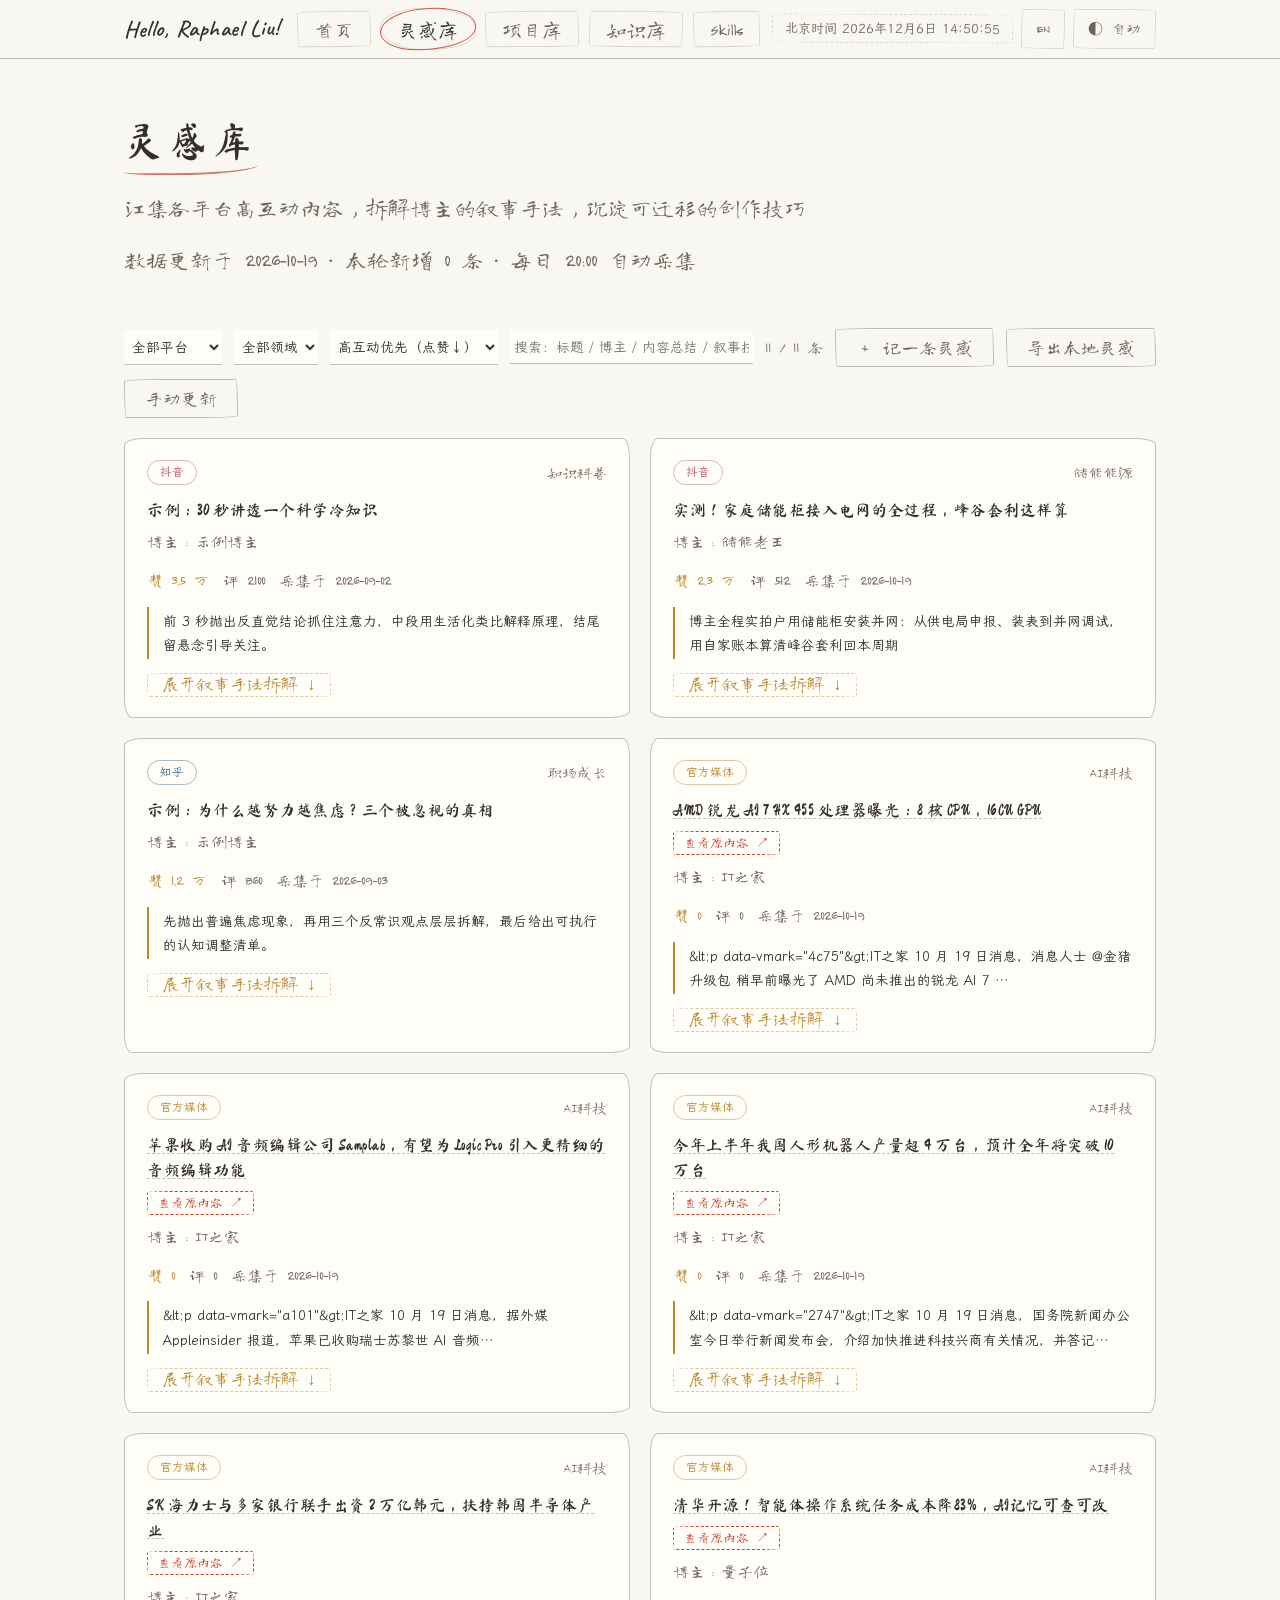
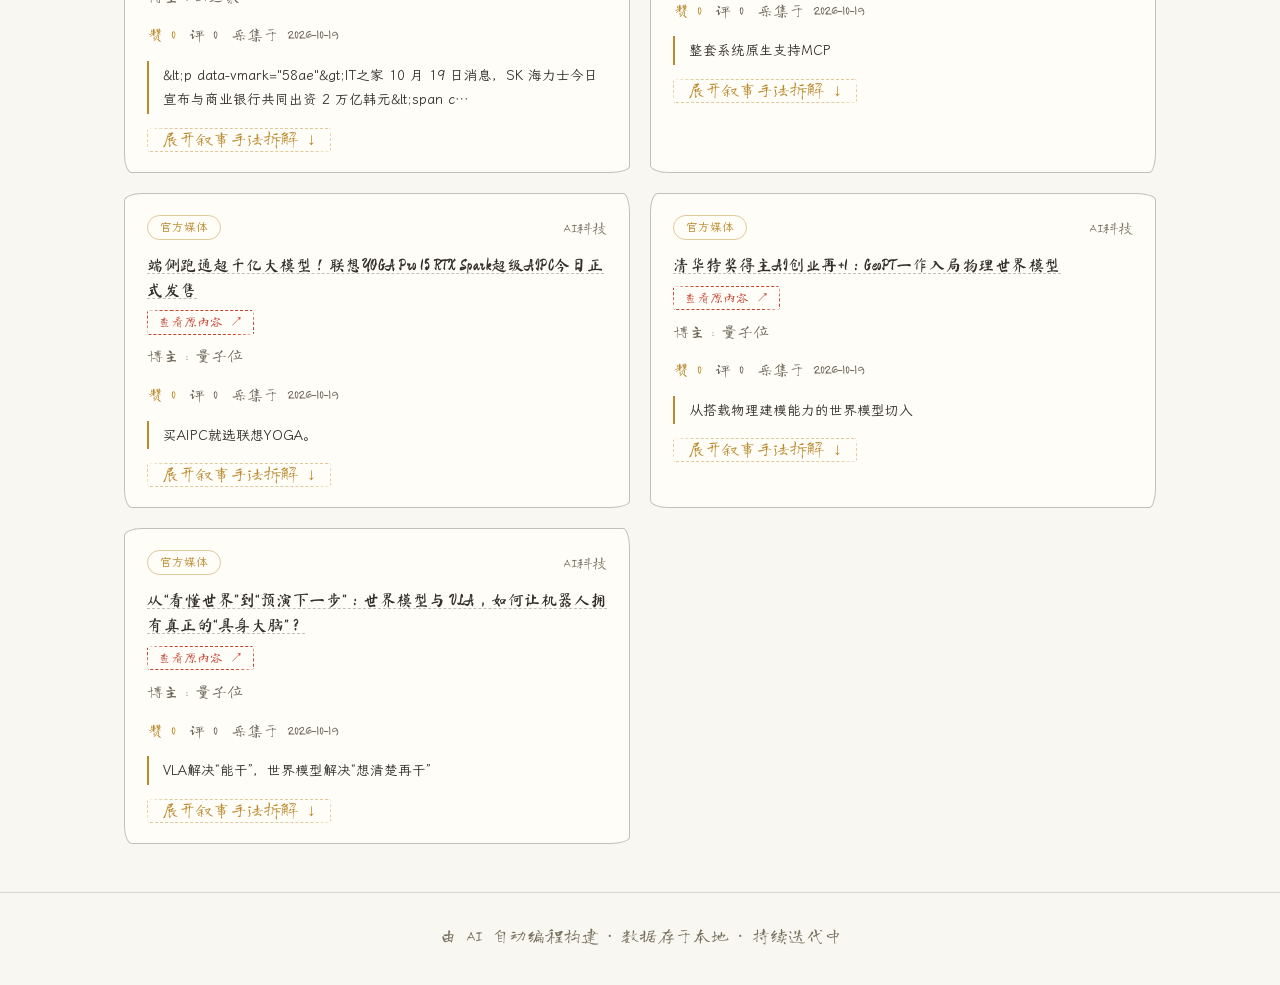
==== commit b715f278: "灵感库：卡片加「查看原内容」外链胶囊，手动记录表单支持贴原文链接" ====
--- a/inspiration.html
+++ b/inspiration.html
@@ -62,6 +62,7 @@
           </select>
         </label>
         <label><span data-i18n="insp.label.domain">领域（可空）</span><input id="i-domain" type="text"></label>
+        <label><span data-i18n="insp.label.link">原文链接（可空）</span><input id="i-link" type="url" placeholder="https://v.douyin.com/…"></label>
       </div>
       <label><span data-i18n="insp.label.summary">内容总结 *</span><textarea id="i-summary" rows="3"></textarea></label>
       <label><span data-i18n="insp.label.transfer">可迁移技巧（每行一条，可空）</span><textarea id="i-transfer" rows="2"></textarea></label>
@@ -127,6 +128,9 @@
         '<h4>' + (item.link
           ? '<a href="' + esc(item.link) + '" target="_blank" rel="noopener">' + esc(item.title) + '</a>'
           : esc(item.title)) + '</h4>' +
+        (item.link
+          ? '<div class="i-linkrow"><a class="i-link-chip" href="' + esc(item.link) + '" target="_blank" rel="noopener">' + t('insp.viewOriginal') + '</a></div>'
+          : '') +
         '<div class="i-author">' + t('insp.author') + esc(item.author || t('insp.unknown')) + '</div>' +
         '<div class="i-metrics">' +
           '<span>' + t('insp.likes') + ' ' + fmtNum(likesOf(item)) + '</span>' +
@@ -227,12 +231,15 @@
       }
       var transfer = document.getElementById('i-transfer').value.split('\n')
         .map(function (s) { return s.trim(); }).filter(Boolean);
+      var link = document.getElementById('i-link').value.trim();
+      if (link && !/^https?:\/\//i.test(link)) link = 'https://' + link;
       var item = {
         id: 'local-' + Date.now().toString(36),
         title: title,
         author: document.getElementById('i-author').value.trim(),
         platform: document.getElementById('i-platform').value || t('insp.otherPlatform'),
         domain: document.getElementById('i-domain').value.trim(),
+        link: link,
         contentSummary: summary,
         narrativeAnalysis: { transferable: transfer },
         metrics: { likes: 0, comments: 0, collected: today() }
@@ -240,7 +247,7 @@
       var locals = loadLocalInsp();
       locals.unshift(item);
       saveLocalInsp(locals);
-      ['i-title', 'i-author', 'i-domain', 'i-summary', 'i-transfer'].forEach(function (id) {
+      ['i-title', 'i-author', 'i-domain', 'i-link', 'i-summary', 'i-transfer'].forEach(function (id) {
         document.getElementById(id).value = '';
       });
       refreshDomainOptions();
--- a/assets/style.css
+++ b/assets/style.css
@@ -737,8 +737,19 @@
   margin-top: 12px; font-size: 16px; font-weight: 400;
   font-family: var(--font-title); letter-spacing: .5px; line-height: 1.55;
 }
-.i-card h4 a { color: var(--text); border-bottom: none; }
-.i-card h4 a:hover { color: var(--accent); }
+.i-card h4 a { color: var(--text); border-bottom: 1.5px dashed var(--border-strong, var(--border)); }
+.i-card h4 a:hover { color: var(--accent); border-bottom-style: solid; }
+
+/* 原文链接胶囊：点击跳转原视频/推文 */
+.i-linkrow { margin: 6px 0 2px; }
+.i-link-chip {
+  display: inline-block;
+  font-family: var(--font-hand); font-size: 13px; line-height: 1.4;
+  color: var(--accent); border: 1.2px dashed var(--accent);
+  border-radius: 255px 15px 225px 15px / 15px 225px 15px 255px;
+  padding: 2px 10px; text-decoration: none;
+}
+.i-link-chip:hover { background: rgba(0, 0, 0, .04); border-bottom-style: solid; }
 .i-card .i-author { margin-top: 4px; font-family: var(--font-hand); font-size: 16px; color: var(--text-dim); }
 .i-metrics {
   display: flex; gap: 14px; margin-top: 10px;
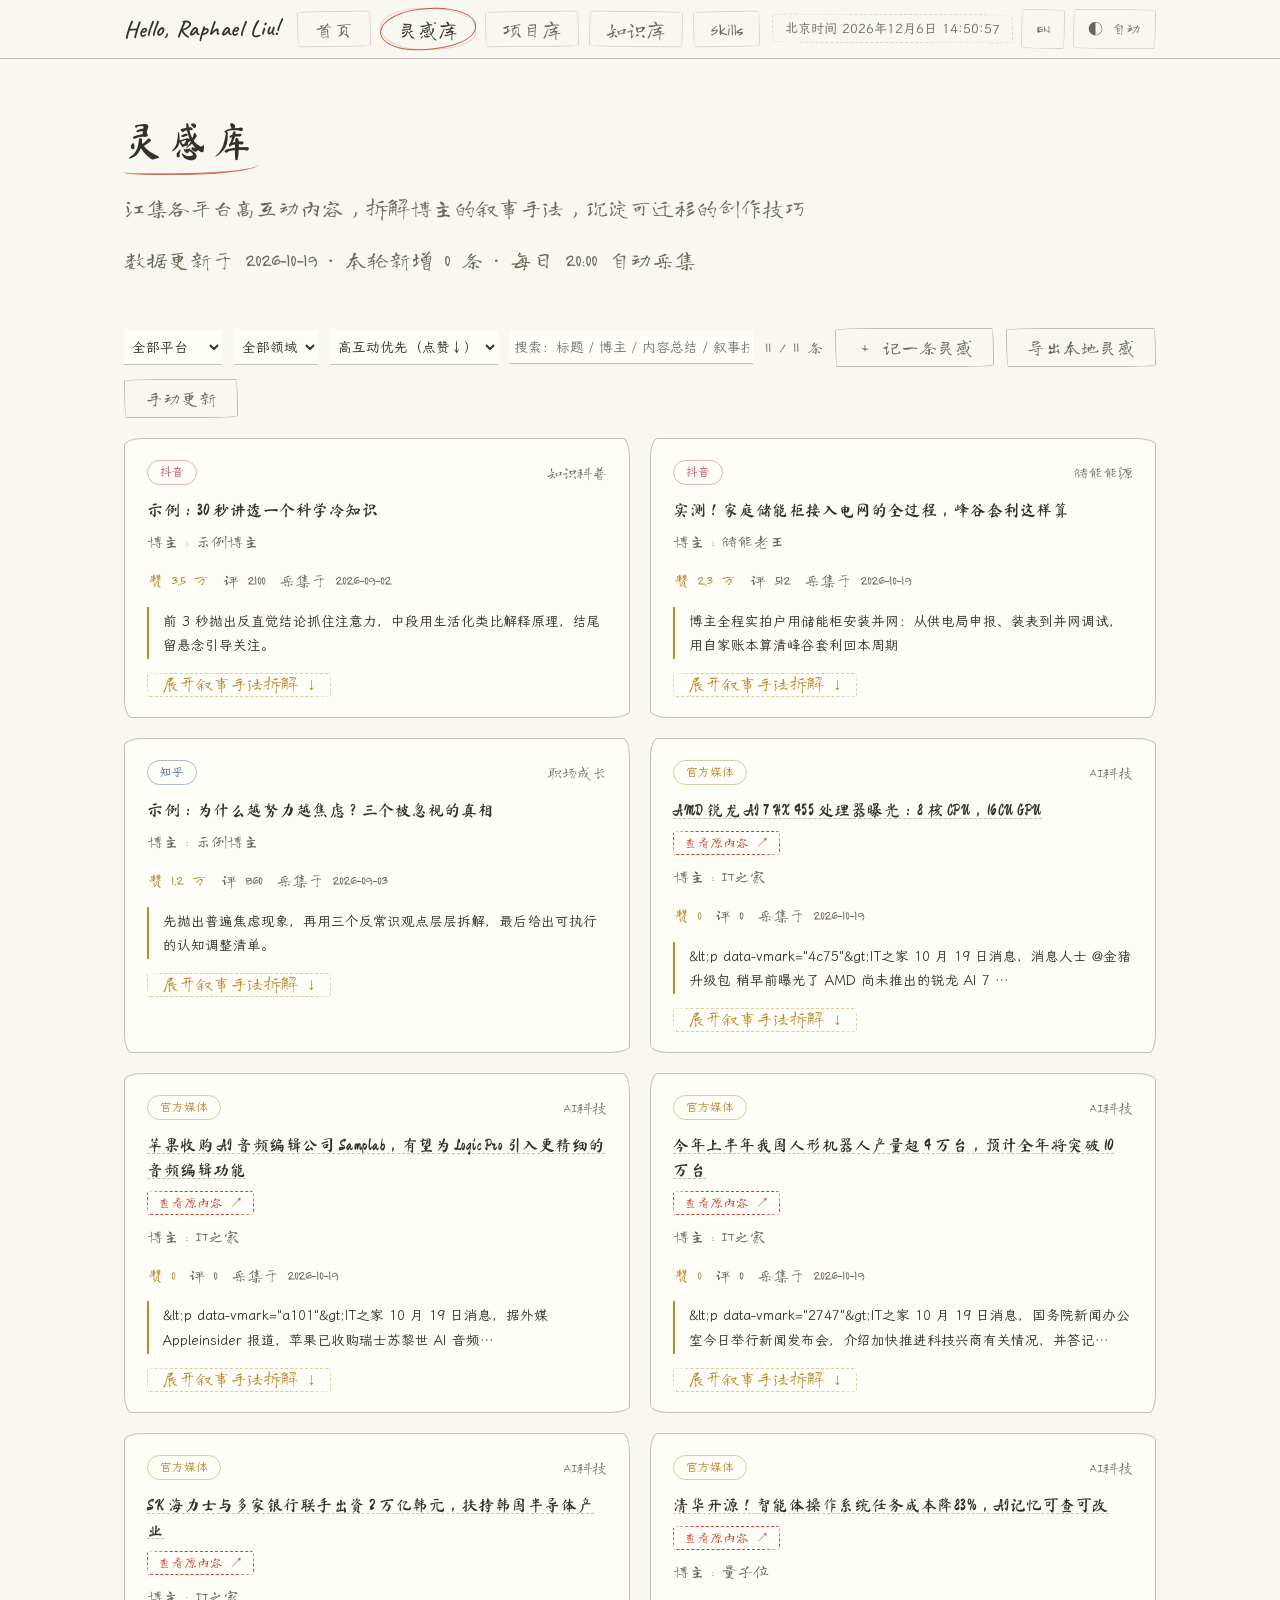
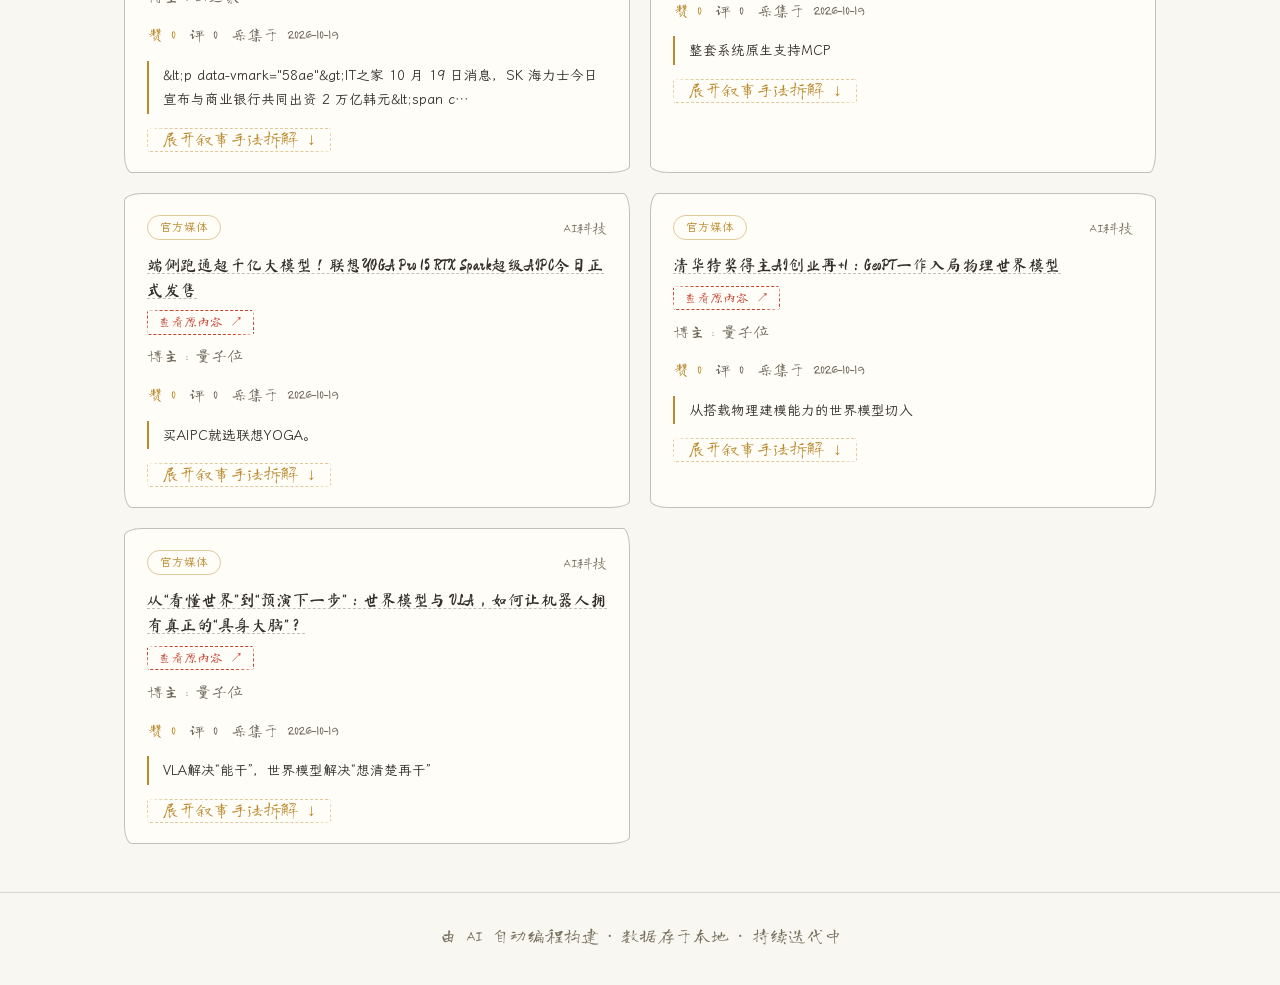
==== commit 35978487: "灵感库：链接框支持粘贴分享口令自动提取链接（抖音/公众号）" ====
--- a/inspiration.html
+++ b/inspiration.html
@@ -232,7 +232,13 @@
       var transfer = document.getElementById('i-transfer').value.split('\n')
         .map(function (s) { return s.trim(); }).filter(Boolean);
       var link = document.getElementById('i-link').value.trim();
-      if (link && !/^https?:\/\//i.test(link)) link = 'https://' + link;
+      if (link) {
+        /* 分享口令/整段文字里自动抽出第一个有效链接（抖音口令、公众号消息直接粘贴即可） */
+        var mUrl = link.match(/https?:\/\/[^\s'"<>，。；、）】《》]+/i);
+        if (mUrl) link = mUrl[0].replace(/[),.;!?'"]+$/, '');
+        else if (!/\s/.test(link) && /^[^\s]+\.[^\s]+$/.test(link)) link = 'https://' + link;
+        else link = '';
+      }
       var item = {
         id: 'local-' + Date.now().toString(36),
         title: title,
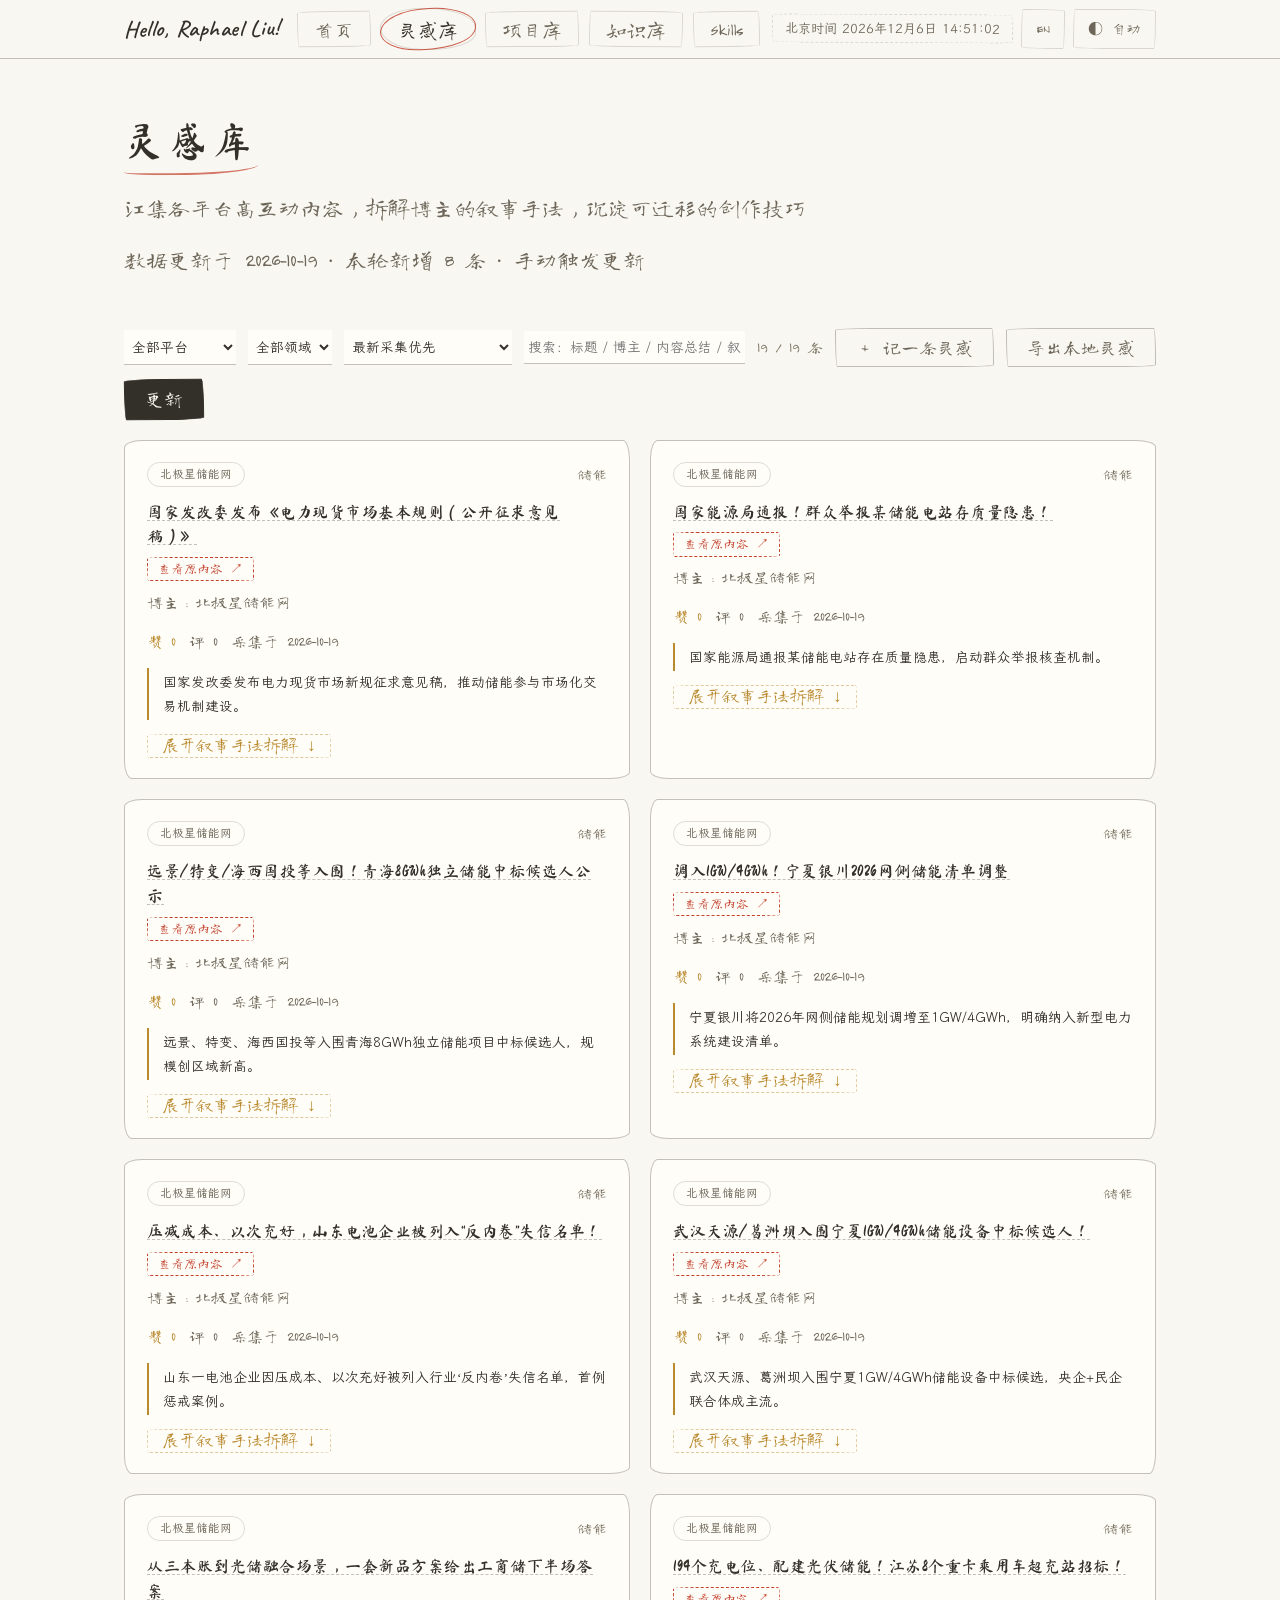
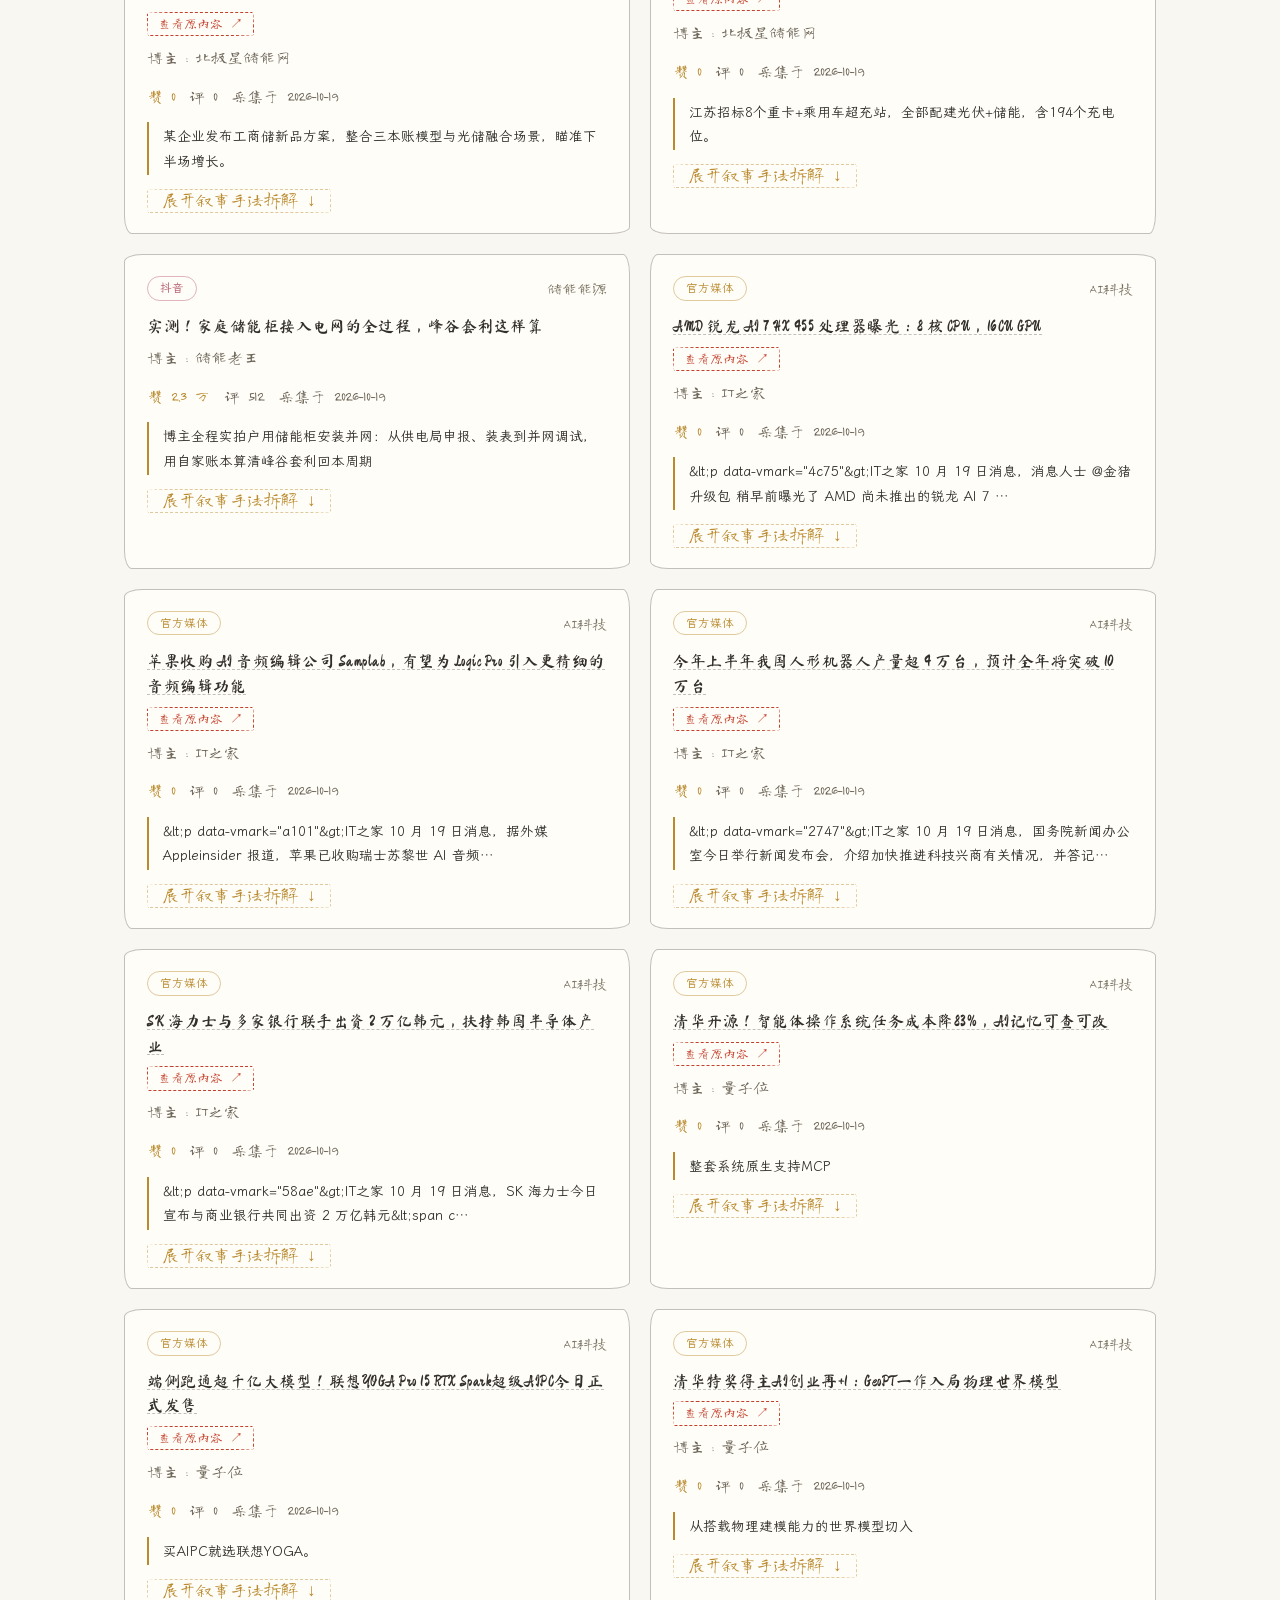
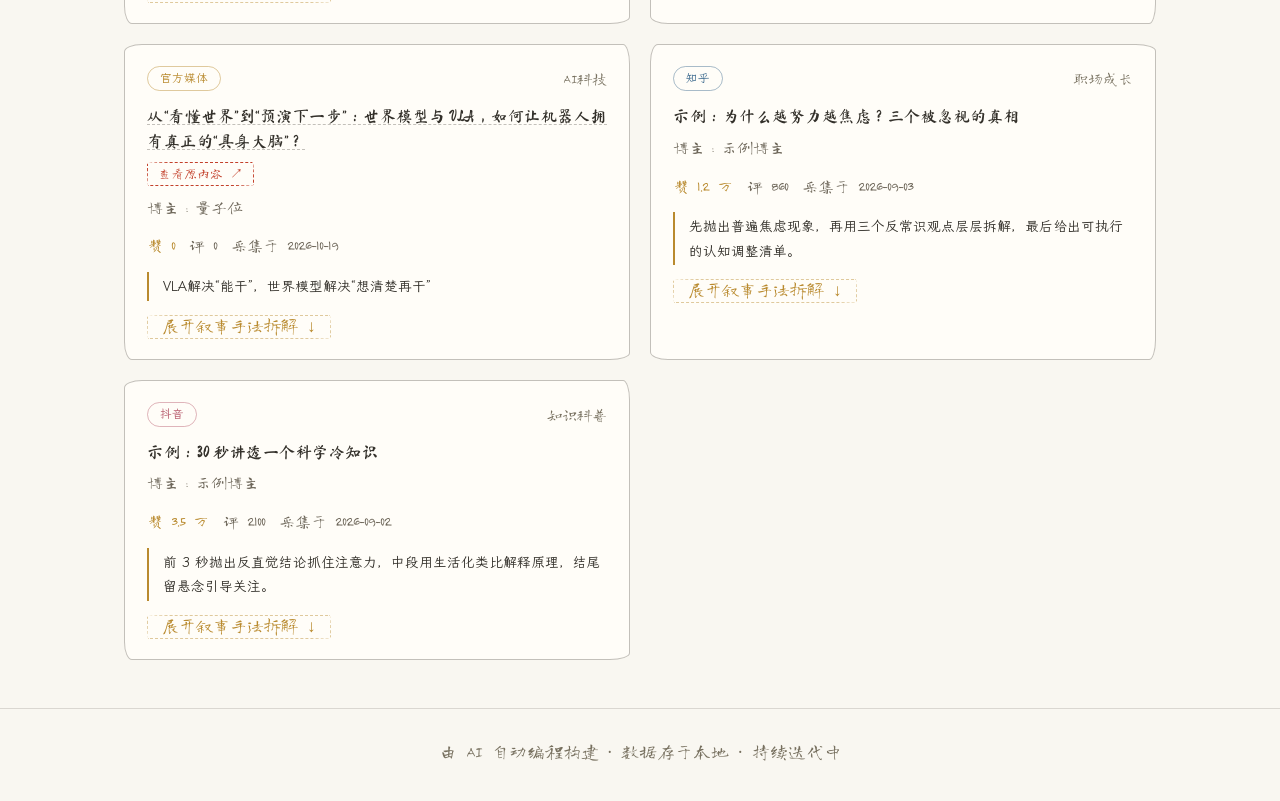
==== commit 7bb83d27: "灵感库改版：储能赛道真实源采集（取消定时，改为手动触发）+ 页内更新按钮（GitHub 令牌）+ 平台筛选动态化" ====
--- a/inspiration.html
+++ b/inspiration.html
@@ -36,14 +36,14 @@
       </select>
       <select id="filterDomain"><option value="" data-i18n="insp.allDomain">全部领域</option></select>
       <select id="sortBy">
+        <option value="collected-desc" selected data-i18n="insp.sort.latest">最新采集优先</option>
         <option value="likes-desc" data-i18n="insp.sort.likes">高互动优先（点赞↓）</option>
-        <option value="collected-desc" data-i18n="insp.sort.latest">最新采集优先</option>
       </select>
       <input type="text" id="searchKw" class="grow" placeholder="搜索：标题 / 博主 / 内容总结 / 叙事技巧…" data-i18n-ph="insp.search.ph">
       <span class="count" id="countInfo"></span>
       <button type="button" class="btn" id="inspToggleBtn" data-i18n="insp.form.show">＋ 记一条灵感</button>
       <button type="button" class="btn" id="inspExportBtn" data-i18n="insp.export">导出本地灵感</button>
-      <button type="button" class="btn" id="inspRefreshBtn" data-i18n="insp.refresh" title="跳转到 GitHub Actions 手动触发一轮采集更新">手动更新</button>
+      <button type="button" class="btn btn-primary" id="inspRefreshBtn" data-i18n="insp.refresh" title="页内直接触发云端采集更新">更新</button>
     </div>
 
     <section class="quick-form" id="inspFormPanel" hidden>
@@ -54,10 +54,11 @@
         <label><span data-i18n="insp.label.author">博主（可空）</span><input id="i-author" type="text"></label>
         <label><span data-i18n="insp.label.platform">平台</span>
           <select id="i-platform">
+            <option value="微信公众号">微信公众号</option>
             <option value="抖音">抖音</option>
-            <option value="微信公众号">微信公众号</option>
-            <option value="知乎">知乎</option>
-            <option value="官方媒体">官方媒体</option>
+            <option value="推特">推特</option>
+            <option value="油管">油管</option>
+            <option value="国家媒体">国家媒体</option>
             <option value="">其他平台</option>
           </select>
         </label>
@@ -71,6 +72,18 @@
       </div>
     </section>
 
+    <section class="quick-form" id="inspTokenPanel" hidden>
+      <h3 data-i18n="insp.token.title">设置 GitHub 令牌</h3>
+      <p class="qf-hint" data-i18n="insp.token.hint"></p>
+      <div class="qf-grid">
+        <label><span data-i18n="insp.token.label">令牌</span><input id="gh-token" type="password" autocomplete="off" placeholder="github_pat_…"></label>
+      </div>
+      <div class="qf-actions">
+        <button type="button" class="btn btn-primary" id="ghTokenSave" data-i18n="insp.token.save">保存令牌</button>
+        <button type="button" class="btn" id="ghTokenClear" data-i18n="insp.token.clear">清除令牌</button>
+      </div>
+    </section>
+
     <section class="insp-grid" id="inspGrid"></section>
   </main>
 
@@ -106,8 +119,10 @@
     function allItems() { return getData('inspiration').concat(loadLocalInsp()); }
 
     var PLATFORM_CLASS = {
-      '官方媒体': 'p-official', '抖音': 'p-douyin',
-      '微信公众号': 'p-weixin', '知乎': 'p-zhihu'
+      '国家媒体': 'p-official', '官方媒体': 'p-official',
+      '人民网': 'p-official', '新华网': 'p-official', '新华社': 'p-official', '央视新闻': 'p-official',
+      '抖音': 'p-douyin', '微信公众号': 'p-weixin', '知乎': 'p-zhihu',
+      '油管': 'p-youtube', '推特': 'p-twitter'
     };
     var SEARCH_FIELDS = ['title', 'author', 'contentSummary', 'domain',
       'narrativeAnalysis.hook', 'narrativeAnalysis.structure',
@@ -167,6 +182,21 @@
       var cur = sel.value;
       sel.innerHTML = '<option value="">' + t('insp.allDomain') + '</option>' +
         domains.map(function (d) { return '<option value="' + esc(d) + '">' + esc(d) + '</option>'; }).join('');
+      sel.value = cur;
+    }
+
+    /* 平台选项按实际数据动态生成（采集源含人民网/北极星储能网等，会随更新变化） */
+    function refreshPlatformOptions() {
+      var plats = [];
+      allItems().forEach(function (it) {
+        var p = (it.platform || '').trim();
+        if (p && plats.indexOf(p) < 0) plats.push(p);
+      });
+      plats.sort();
+      var sel = document.getElementById('filterPlatform');
+      var cur = sel.value;
+      sel.innerHTML = '<option value="">' + t('insp.allPlatform') + '</option>' +
+        plats.map(function (p) { return '<option value="' + esc(p) + '">' + esc(p) + '</option>'; }).join('');
       sel.value = cur;
     }
 
@@ -257,6 +287,7 @@
         document.getElementById(id).value = '';
       });
       refreshDomainOptions();
+      refreshPlatformOptions();
       renderGrid();
       toast(t('insp.toast.saved'));
     });
@@ -270,10 +301,120 @@
       downloadText('inspiration-local.json', JSON.stringify(locals, null, 2));
       toast(t('insp.toast.exported'));
     });
-    /* 手动更新：跳转 Actions 页一键 Run workflow（静态站无后端，采集由仓库的 GitHub Actions 定时跑） */
-    document.getElementById('inspRefreshBtn').addEventListener('click', function () {
-      window.open('https://github.com/liu940782100-create/Personal-website/actions/workflows/update-inspiration.yml', '_blank');
-      toast(t('insp.toast.refresh'));
+    /* ---------- 页内更新：GitHub API 触发云端采集（静态站无后端，采集在 Actions 跑） ----------
+     * 令牌只存本机浏览器 localStorage，不写入公开代码库；采集完成后页面自动载入新数据。 */
+    var GH = { owner: 'liu940782100-create', repo: 'Personal-website', workflow: 'update-inspiration.yml', ref: 'main', tokenKey: 'rl_gh_token_v1' };
+    var updateBtn = document.getElementById('inspRefreshBtn');
+    var tokenPanel = document.getElementById('inspTokenPanel');
+
+    function ghToken() { try { return localStorage.getItem(GH.tokenKey) || ''; } catch (e) { return ''; } }
+    function ghApi(p, opts) {
+      opts = opts || {};
+      var h = {
+        'Accept': 'application/vnd.github+json',
+        'Authorization': 'Bearer ' + ghToken(),
+        'X-GitHub-Api-Version': '2022-11-28'
+      };
+      if (opts.headers) { for (var k in opts.headers) h[k] = opts.headers[k]; }
+      return fetch('https://api.github.com/repos/' + GH.owner + '/' + GH.repo + p, {
+        method: opts.method || 'GET', headers: h, body: opts.body
+      }).then(function (r) {
+        return r.json().catch(function () { return {}; }).then(function (j) { return { ok: r.ok, status: r.status, body: j }; });
+      });
+    }
+    function setUpdateBtn(text, disabled) { updateBtn.textContent = text; updateBtn.disabled = !!disabled; }
+    function loadInspData() {
+      return new Promise(function (res) {
+        var s = document.createElement('script');
+        s.src = 'data/inspiration.js?r=' + Date.now();
+        s.onload = function () { res(true); };
+        s.onerror = function () { res(false); };
+        document.head.appendChild(s);
+      });
+    }
+    function metaUpdatedAt() { return (window.DATA_INSPIRATION_META && window.DATA_INSPIRATION_META.updatedAt) || ''; }
+
+    /* 采集完成 → 等 Pages 重新部署 → 自动载入新数据 */
+    function waitForDeploy(prevAt, tries) {
+      tries = tries || 0;
+      fetch('data/inspiration.js?r=' + Date.now(), { cache: 'no-store' })
+        .then(function (r) { return r.text(); })
+        .then(function (txt) {
+          var m = txt.match(/DATA_INSPIRATION_META\s*=\s*(\{[\s\S]*?\});/);
+          var meta = m ? JSON.parse(m[1]) : null;
+          if (meta && meta.updatedAt !== prevAt) {
+            loadInspData().then(function () {
+              refreshPlatformOptions(); refreshDomainOptions(); renderGrid(); renderInspMeta();
+              setUpdateBtn(t('insp.refresh'), false);
+              toast(t('insp.toast.done').replace('{n}', meta.added != null ? meta.added : 0));
+            });
+            return;
+          }
+          if (tries >= 12) { setUpdateBtn(t('insp.refresh'), false); toast(t('insp.toast.noNew')); return; }
+          setTimeout(function () { waitForDeploy(prevAt, tries + 1); }, 15000);
+        })
+        .catch(function () {
+          if (tries < 12) setTimeout(function () { waitForDeploy(prevAt, tries + 1); }, 15000);
+          else setUpdateBtn(t('insp.refresh'), false);
+        });
+    }
+
+    function pollRun(startedAt, prevAt, tries) {
+      if (tries > 30) { setUpdateBtn(t('insp.refresh'), false); toast(t('insp.toast.noNew')); return; }
+      ghApi('/actions/runs?per_page=5').then(function (res) {
+        var runs = (res.body && res.body.workflow_runs) || [];
+        var mine = null;
+        for (var i = 0; i < runs.length; i++) {
+          if (runs[i].name === 'Update Inspiration' && new Date(runs[i].created_at).getTime() >= startedAt - 60000) { mine = runs[i]; break; }
+        }
+        if (!mine) { setTimeout(function () { pollRun(startedAt, prevAt, tries + 1); }, 8000); return; }
+        if (mine.status === 'completed') {
+          if (mine.conclusion === 'success') { waitForDeploy(prevAt, 0); }
+          else { setUpdateBtn(t('insp.refresh'), false); toast(t('insp.toast.runFailed')); }
+          return;
+        }
+        setUpdateBtn(t('insp.updating'), true);
+        setTimeout(function () { pollRun(startedAt, prevAt, tries + 1); }, 8000);
+      }).catch(function () { setTimeout(function () { pollRun(startedAt, prevAt, tries + 1); }, 8000); });
+    }
+
+    function runUpdate() {
+      if (!ghToken()) { tokenPanel.hidden = false; toast(t('insp.toast.noToken')); return; }
+      setUpdateBtn(t('insp.updating'), true);
+      toast(t('insp.toast.updating'));
+      var prevAt = metaUpdatedAt();
+      var startedAt = Date.now();
+      ghApi('/actions/workflows/' + GH.workflow + '/dispatches', {
+        method: 'POST',
+        headers: { 'Content-Type': 'application/json' },
+        body: JSON.stringify({ ref: GH.ref })
+      }).then(function (res) {
+        if (!res.ok) {
+          throw new Error(res.status === 401 || res.status === 403
+            ? t('insp.toast.badToken')
+            : ((res.body && res.body.message) || String(res.status)));
+        }
+        pollRun(startedAt, prevAt, 0);
+      }).catch(function (e) {
+        setUpdateBtn(t('insp.refresh'), false);
+        toast(t('insp.toast.triggerFail').replace('{msg}', String(e.message || e)));
+      });
+    }
+    updateBtn.addEventListener('click', runUpdate);
+
+    /* 令牌面板：保存 / 清除（只存本机浏览器） */
+    document.getElementById('ghTokenSave').addEventListener('click', function () {
+      var v = document.getElementById('gh-token').value.trim();
+      if (!v) { toast(t('insp.toast.noToken')); return; }
+      try { localStorage.setItem(GH.tokenKey, v); } catch (e) {}
+      document.getElementById('gh-token').value = '';
+      tokenPanel.hidden = true;
+      toast(t('insp.token.saved'));
+    });
+    document.getElementById('ghTokenClear').addEventListener('click', function () {
+      try { localStorage.removeItem(GH.tokenKey); } catch (e) {}
+      tokenPanel.hidden = true;
+      toast(t('insp.token.cleared'));
     });
     /* 数据更新时间（由采集管道写入 DATA_INSPIRATION_META） */
     function renderInspMeta() {
@@ -288,11 +429,13 @@
     renderInspMeta();
 
     refreshDomainOptions();
+    refreshPlatformOptions();
     renderGrid();
 
     /* 切语言后无刷新重渲染动态内容；表单开合钮文案随面板状态修正 */
     document.addEventListener('langchange', function () {
       refreshDomainOptions();
+      refreshPlatformOptions();
       renderGrid();
       renderInspMeta();
       var btn = document.getElementById('inspToggleBtn');
--- a/assets/style.css
+++ b/assets/style.css
@@ -732,6 +732,8 @@
 .platform-badge.p-weixin { color: var(--c-knowledge); border-color: rgba(74, 124, 89, .45); }
 .platform-badge.p-zhihu { color: var(--c-projects); border-color: rgba(62, 107, 143, .45); }
 .platform-badge.p-official { color: var(--c-inspiration); border-color: rgba(185, 138, 46, .45); }
+.platform-badge.p-youtube { color: var(--danger); border-color: rgba(178, 58, 52, .45); }
+.platform-badge.p-twitter { color: var(--c-projects); border-color: rgba(62, 107, 143, .45); }
 .i-domain { font-family: var(--font-hand); font-size: 15px; color: var(--text-faint); }
 .i-card h4 {
   margin-top: 12px; font-size: 16px; font-weight: 400;
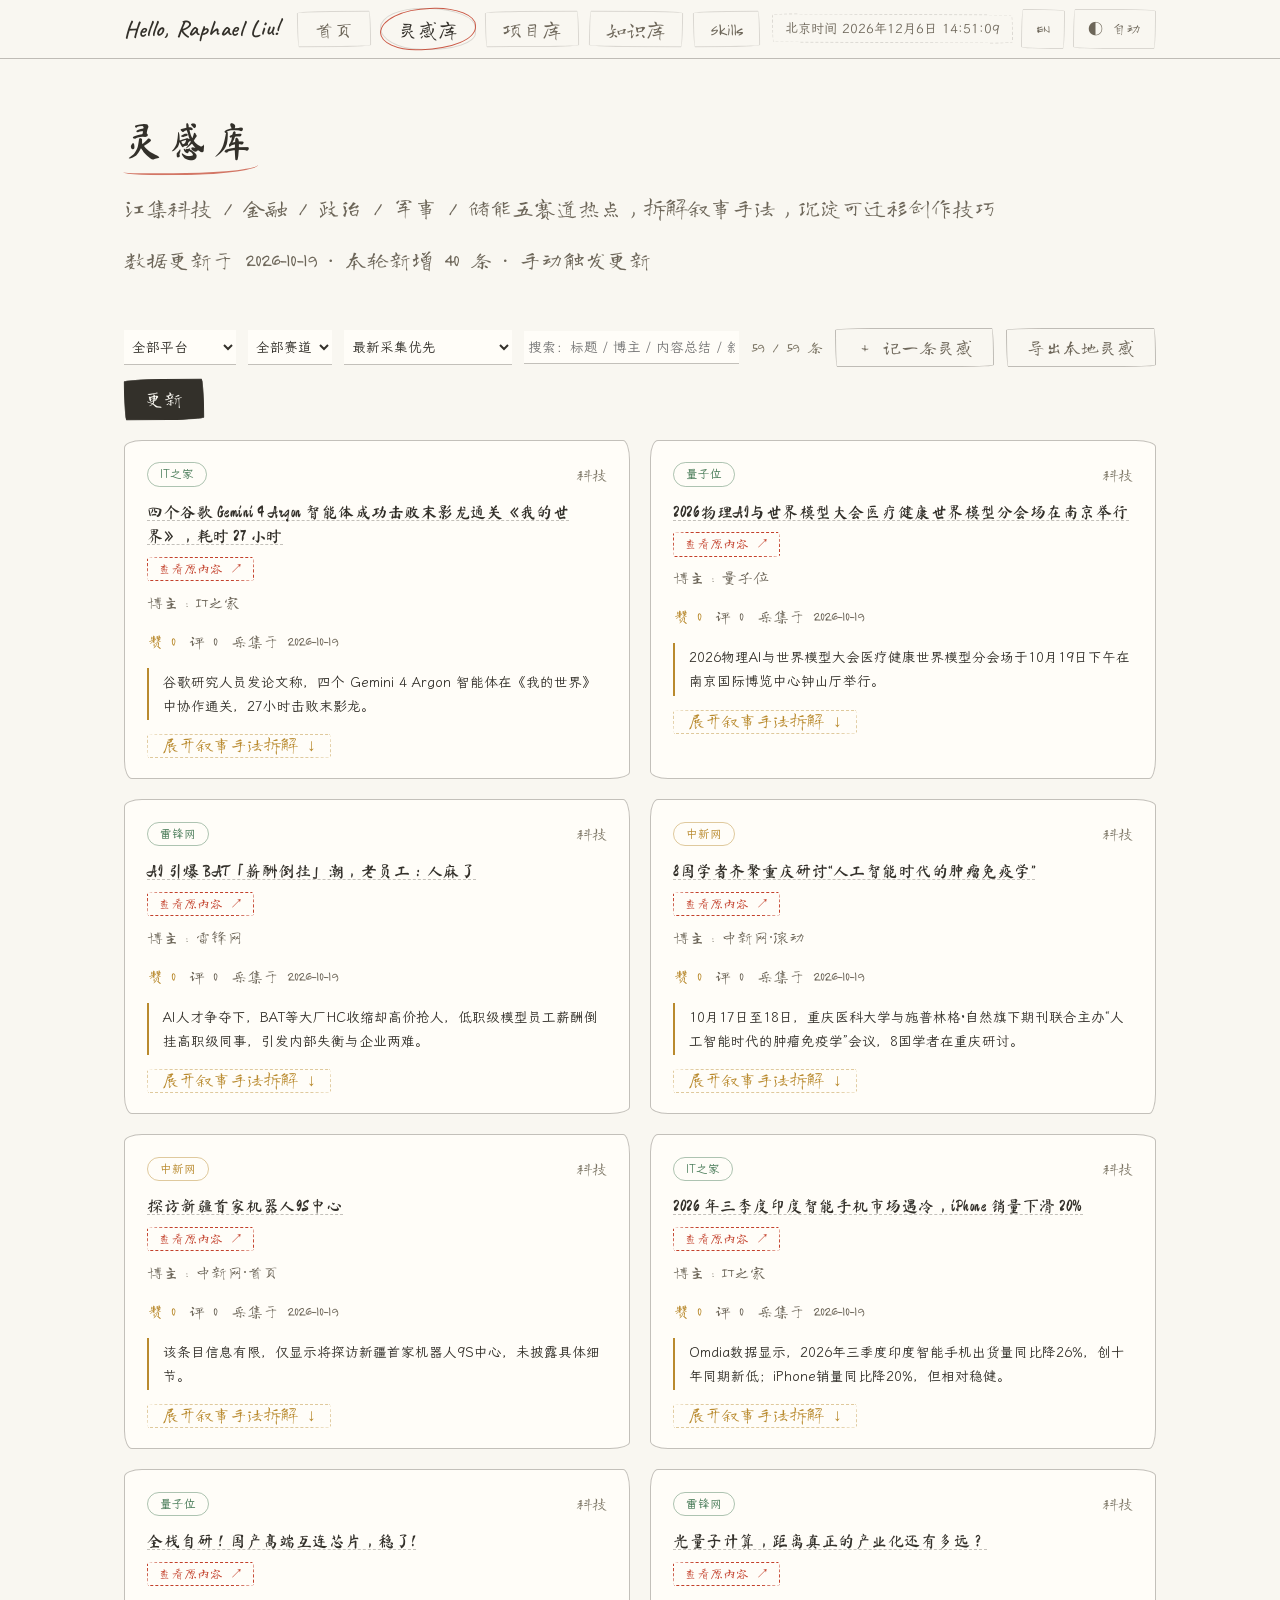
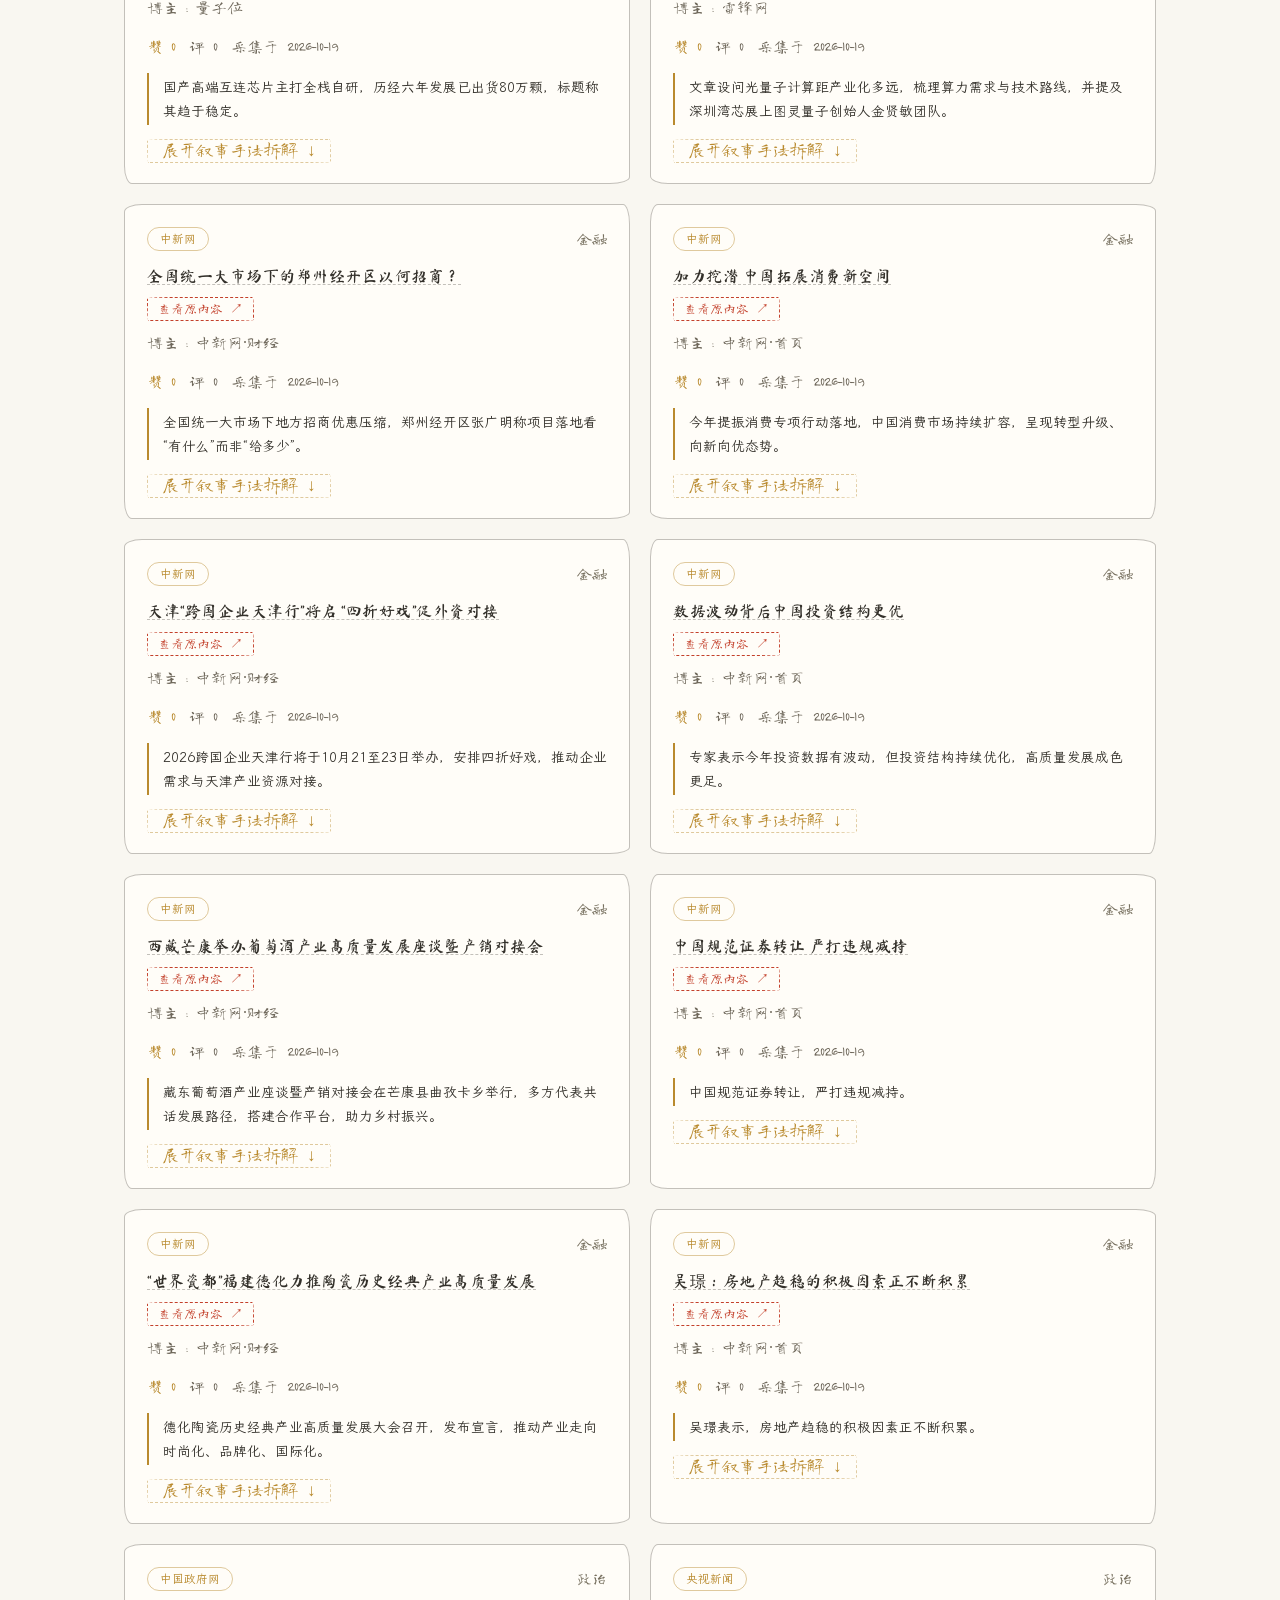
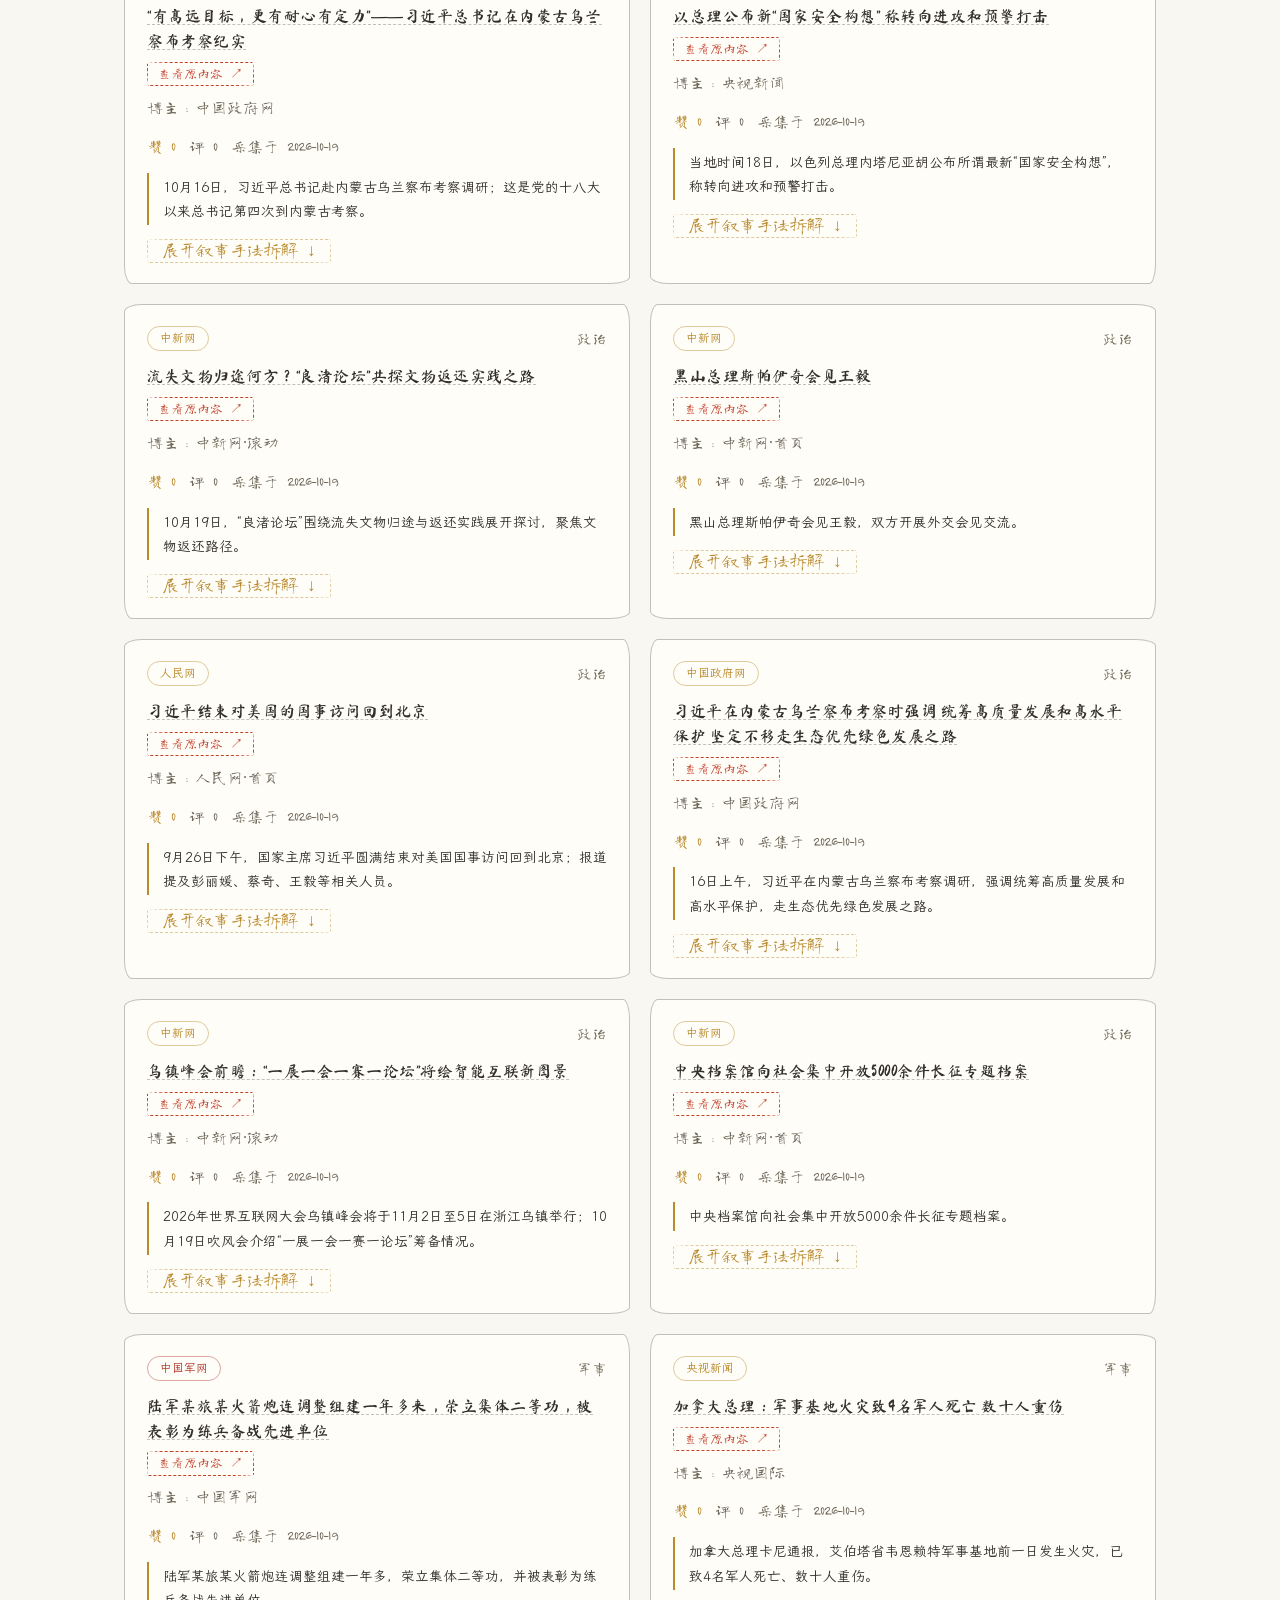
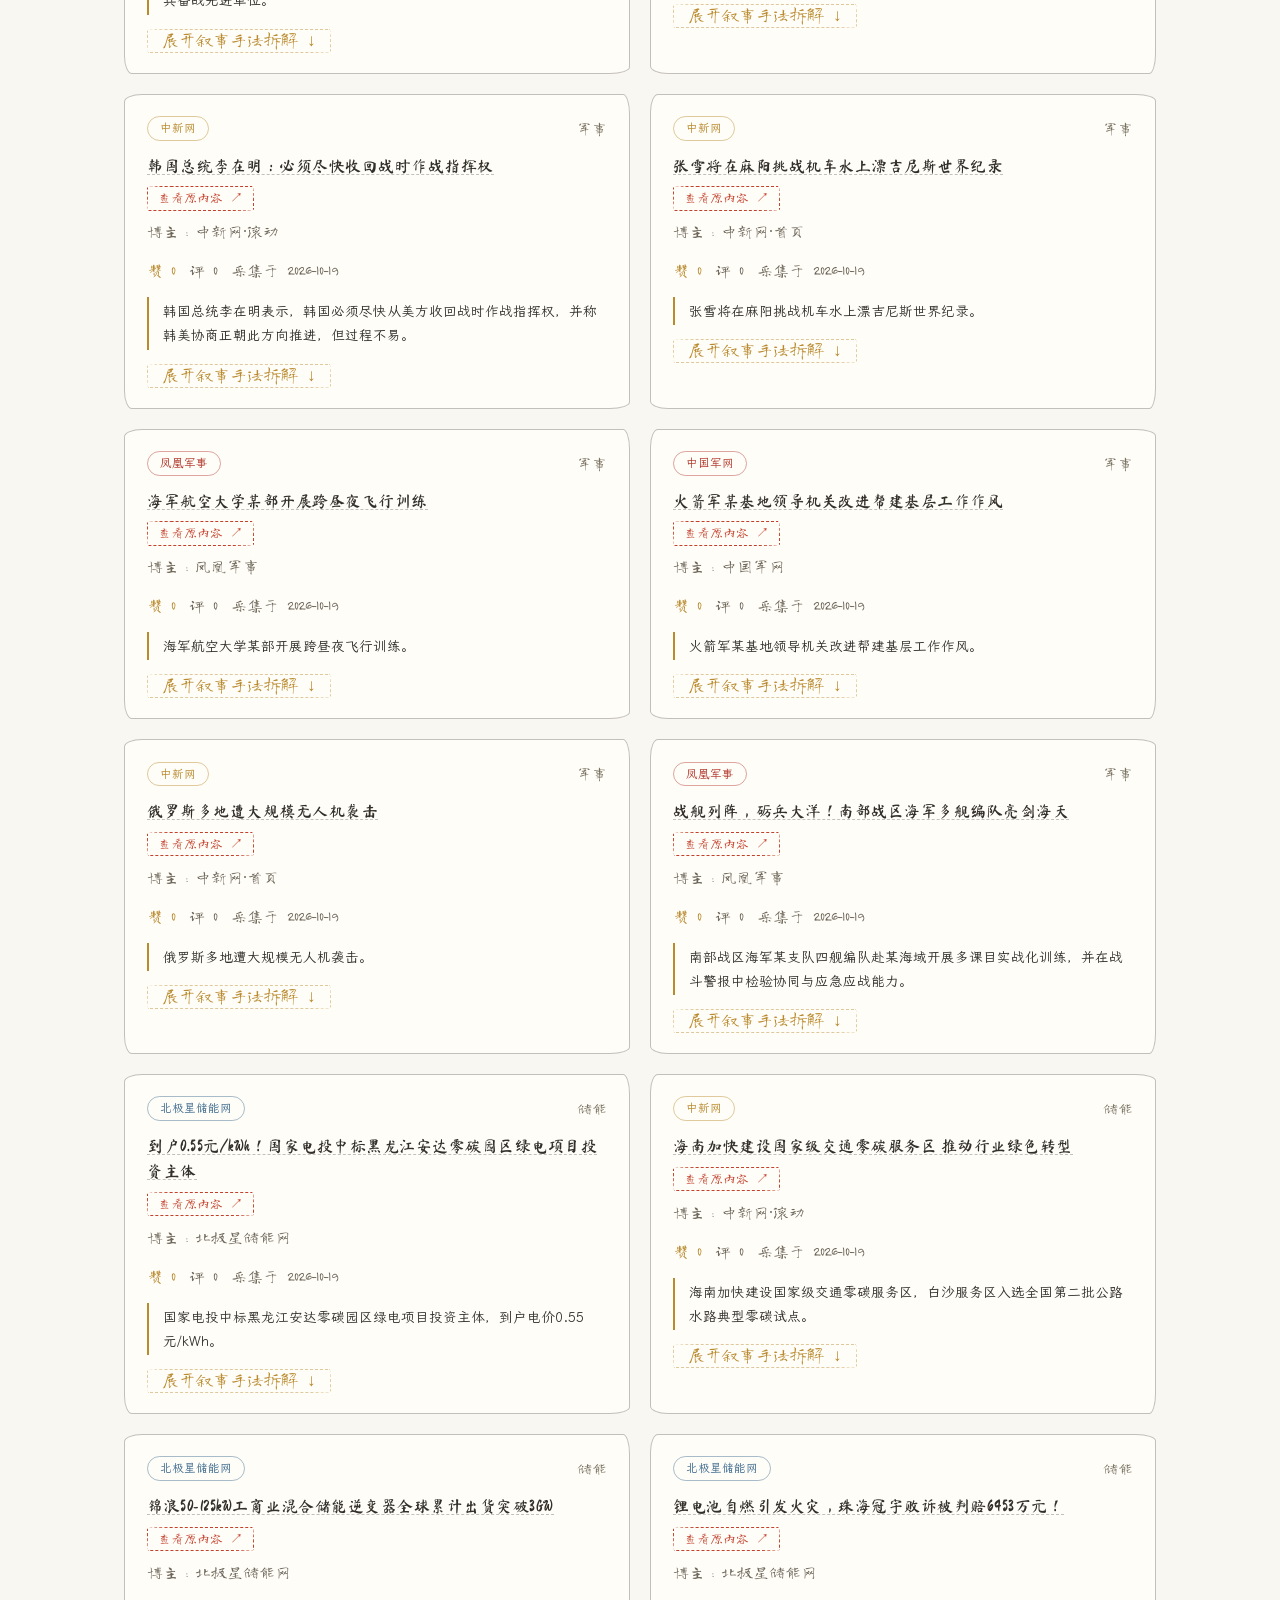
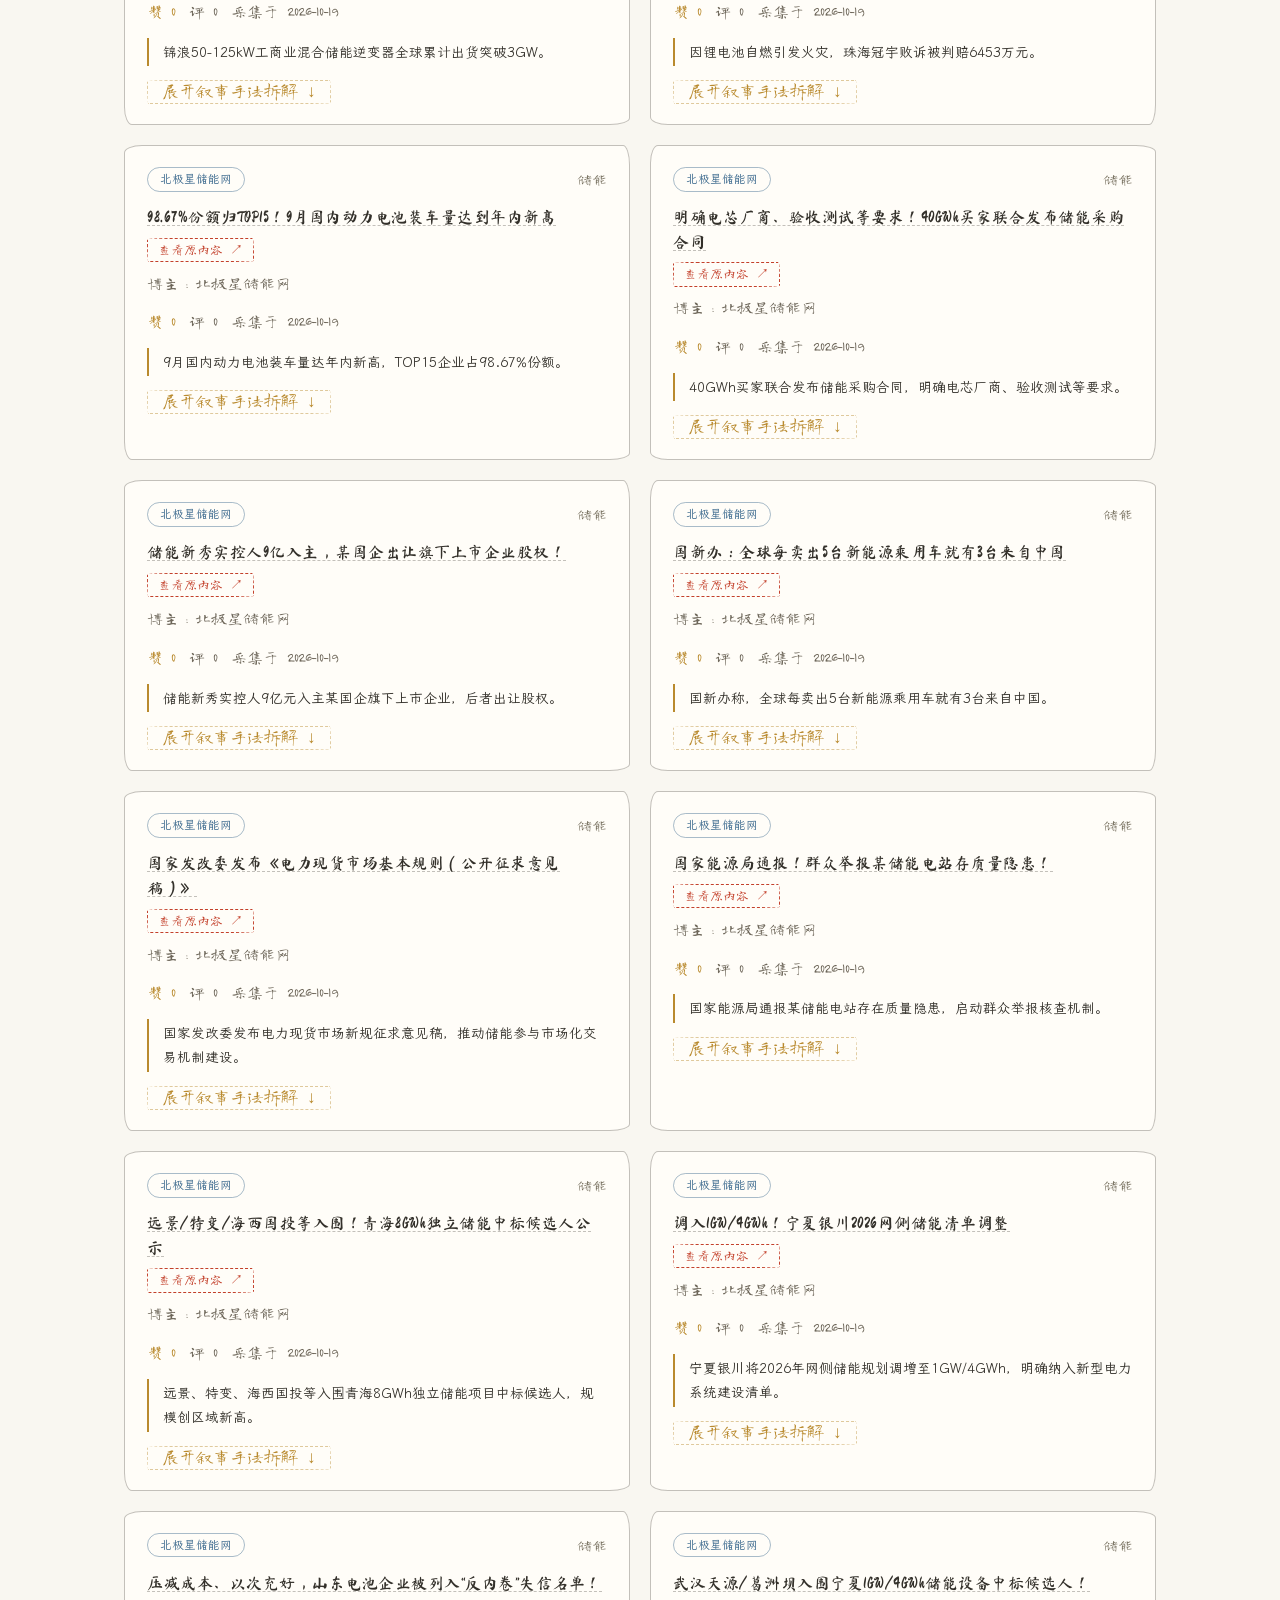
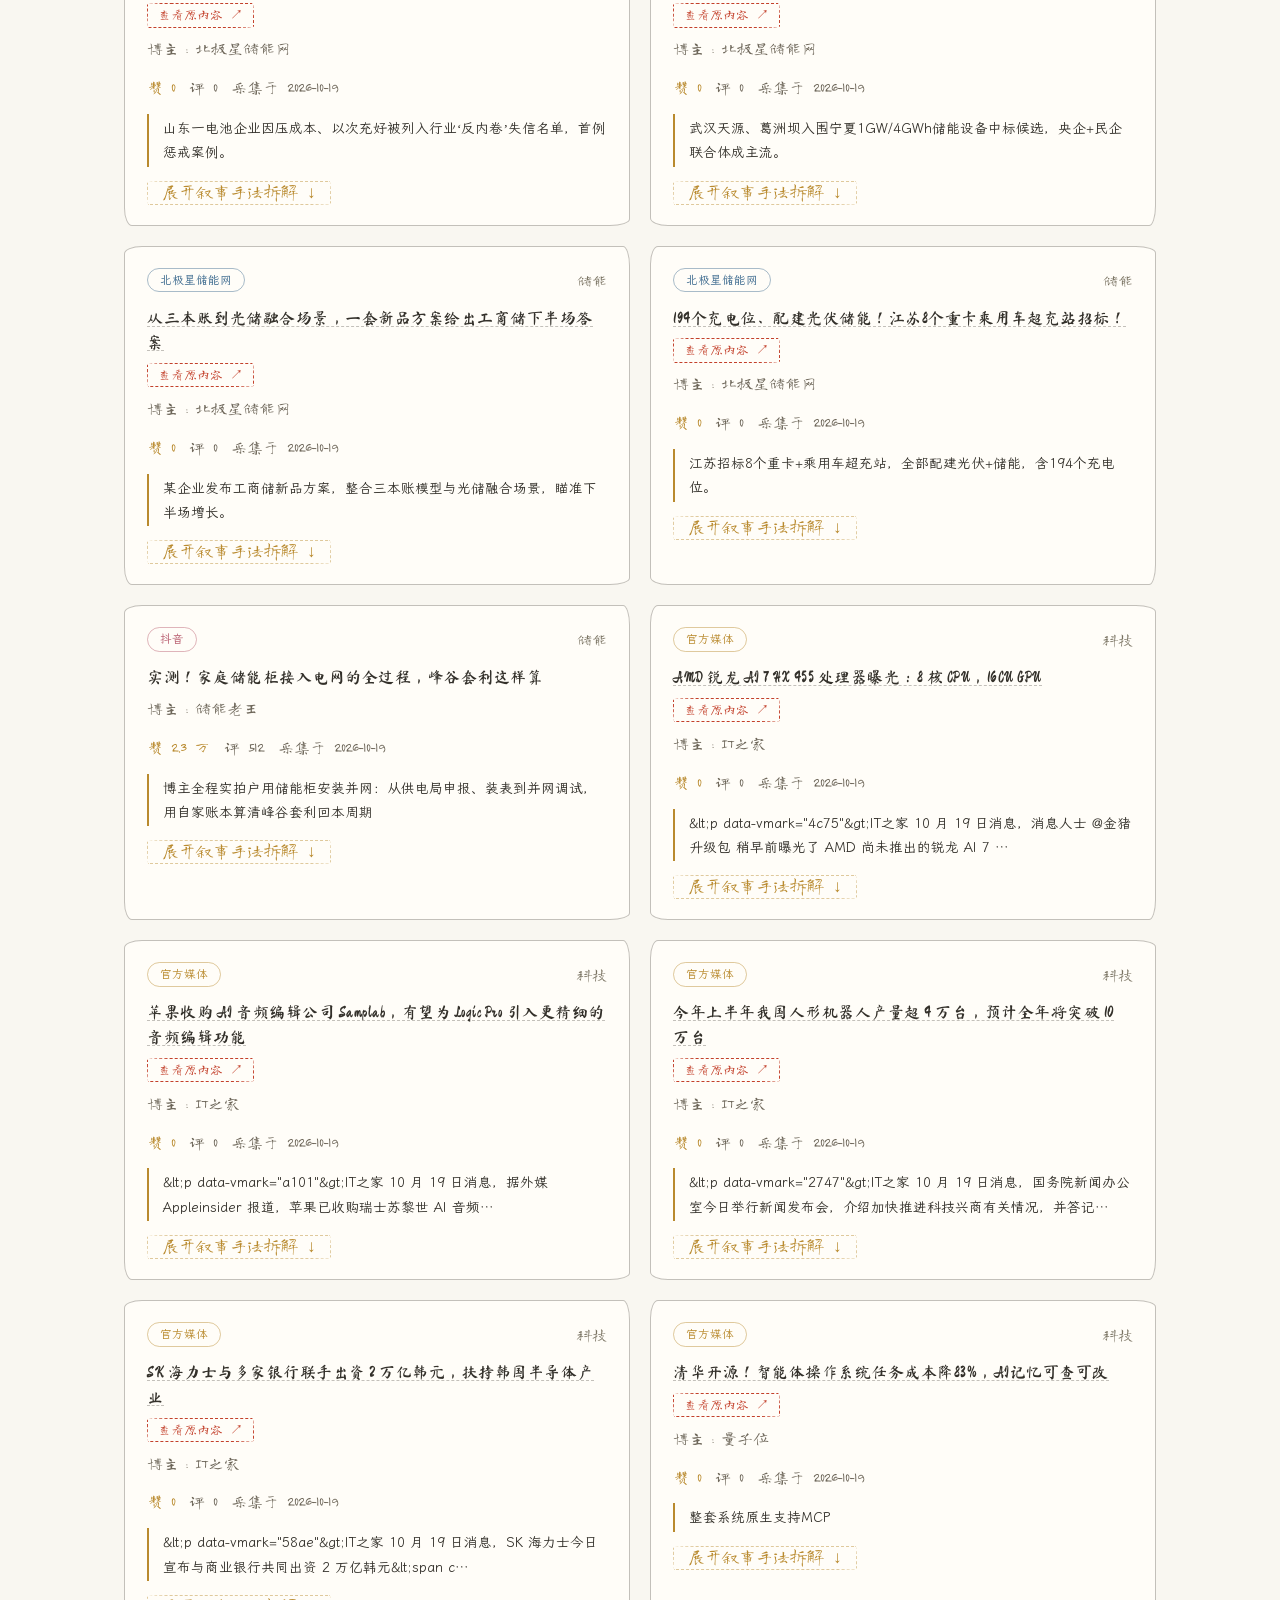
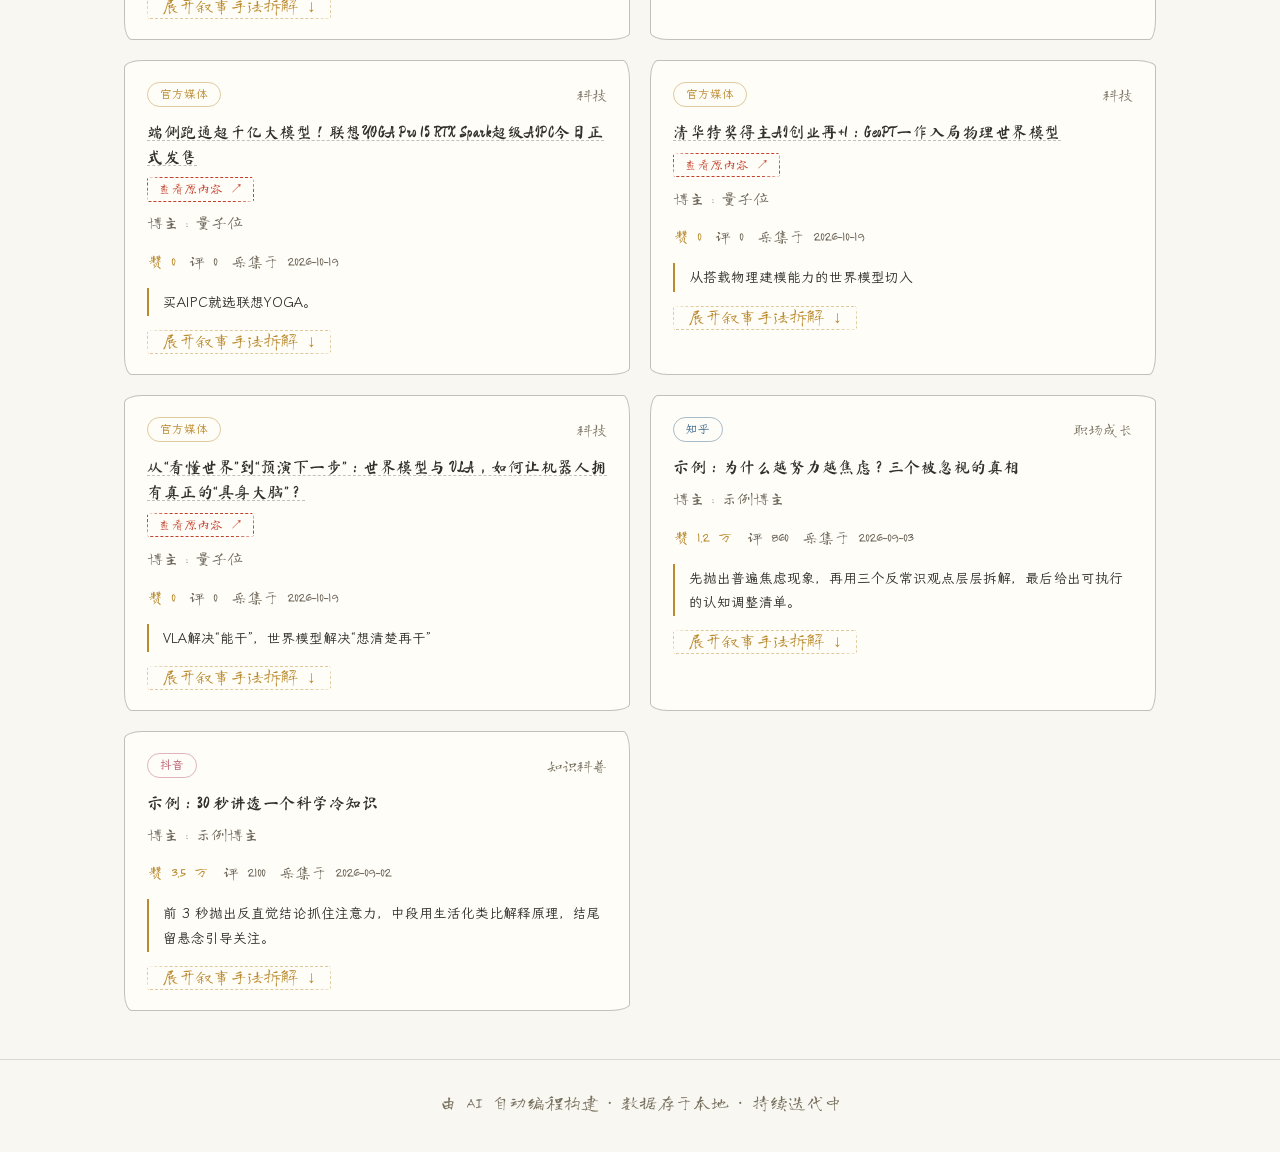
==== commit 6fd81e6b: "灵感库五赛道扩展：科技/金融/政治/军事/储能各 8 条真实源采集 - 采集脚本重写为五赛道 × 每赛道 8 条，源注册表含 14 个实测可用的国家媒体/行业站点 - 链接一律取自抓取结果，AI 只做" ====
--- a/inspiration.html
+++ b/inspiration.html
@@ -3,12 +3,12 @@
 <head>
   <meta charset="UTF-8">
   <meta name="viewport" content="width=device-width, initial-scale=1.0">
-  <meta name="description" content="汇集各平台高互动内容，拆解博主的叙事手法，沉淀可迁移的创作技巧。">
+  <meta name="description" content="汇集科技 / 金融 / 政治 / 军事 / 储能五赛道热点，拆解叙事手法，沉淀可迁移的创作技巧。">
   <meta name="theme-color" content="#f9f7f1">
   <meta name="color-scheme" content="light dark">
   <meta property="og:type" content="website">
   <meta property="og:title" content="灵感库 · Raphael Liu">
-  <meta property="og:description" content="汇集各平台高互动内容，拆解博主的叙事手法，沉淀可迁移的创作技巧。">
+  <meta property="og:description" content="汇集科技 / 金融 / 政治 / 军事 / 储能五赛道热点，拆解叙事手法，沉淀可迁移的创作技巧。">
   <title>灵感库 · Raphael Liu</title>
   <link rel="stylesheet" href="assets/fonts/fonts.css">
   <link rel="icon" type="image/svg+xml" href="assets/favicon.svg">
@@ -34,7 +34,7 @@
         <option value="微信公众号" data-i18n="insp.platform.weixin">微信公众号</option>
         <option value="知乎" data-i18n="insp.platform.zhihu">知乎</option>
       </select>
-      <select id="filterDomain"><option value="" data-i18n="insp.allDomain">全部领域</option></select>
+      <select id="filterDomain"><option value="" data-i18n="insp.allDomain">全部赛道</option></select>
       <select id="sortBy">
         <option value="collected-desc" selected data-i18n="insp.sort.latest">最新采集优先</option>
         <option value="likes-desc" data-i18n="insp.sort.likes">高互动优先（点赞↓）</option>
@@ -62,7 +62,7 @@
             <option value="">其他平台</option>
           </select>
         </label>
-        <label><span data-i18n="insp.label.domain">领域（可空）</span><input id="i-domain" type="text"></label>
+        <label><span data-i18n="insp.label.domain">赛道（可空）</span><input id="i-domain" type="text"></label>
         <label><span data-i18n="insp.label.link">原文链接（可空）</span><input id="i-link" type="url" placeholder="https://v.douyin.com/…"></label>
       </div>
       <label><span data-i18n="insp.label.summary">内容总结 *</span><textarea id="i-summary" rows="3"></textarea></label>
@@ -118,9 +118,14 @@
     function saveLocalInsp(arr) { localStorage.setItem(LS_INSP, JSON.stringify(arr)); }
     function allItems() { return getData('inspiration').concat(loadLocalInsp()); }
 
+    /* 平台徽章配色：官方媒体 / 科技 / 储能 / 军事 / 社交平台 各成一色 */
     var PLATFORM_CLASS = {
       '国家媒体': 'p-official', '官方媒体': 'p-official',
-      '人民网': 'p-official', '新华网': 'p-official', '新华社': 'p-official', '央视新闻': 'p-official',
+      '人民网': 'p-official', '新华网': 'p-official', '新华社': 'p-official',
+      '央视新闻': 'p-official', '中新网': 'p-official', '中国政府网': 'p-official',
+      'IT之家': 'p-tech', '量子位': 'p-tech', '雷锋网': 'p-tech',
+      '北极星储能网': 'p-energy',
+      '央视军事': 'p-mil', '中国军网': 'p-mil', '凤凰军事': 'p-mil',
       '抖音': 'p-douyin', '微信公众号': 'p-weixin', '知乎': 'p-zhihu',
       '油管': 'p-youtube', '推特': 'p-twitter'
     };
--- a/assets/style.css
+++ b/assets/style.css
@@ -732,6 +732,9 @@
 .platform-badge.p-weixin { color: var(--c-knowledge); border-color: rgba(74, 124, 89, .45); }
 .platform-badge.p-zhihu { color: var(--c-projects); border-color: rgba(62, 107, 143, .45); }
 .platform-badge.p-official { color: var(--c-inspiration); border-color: rgba(185, 138, 46, .45); }
+.platform-badge.p-tech { color: var(--c-knowledge); border-color: rgba(74, 124, 89, .45); }
+.platform-badge.p-energy { color: var(--c-projects); border-color: rgba(62, 107, 143, .45); }
+.platform-badge.p-mil { color: var(--danger); border-color: rgba(178, 58, 52, .45); }
 .platform-badge.p-youtube { color: var(--danger); border-color: rgba(178, 58, 52, .45); }
 .platform-badge.p-twitter { color: var(--c-projects); border-color: rgba(62, 107, 143, .45); }
 .i-domain { font-family: var(--font-hand); font-size: 15px; color: var(--text-faint); }
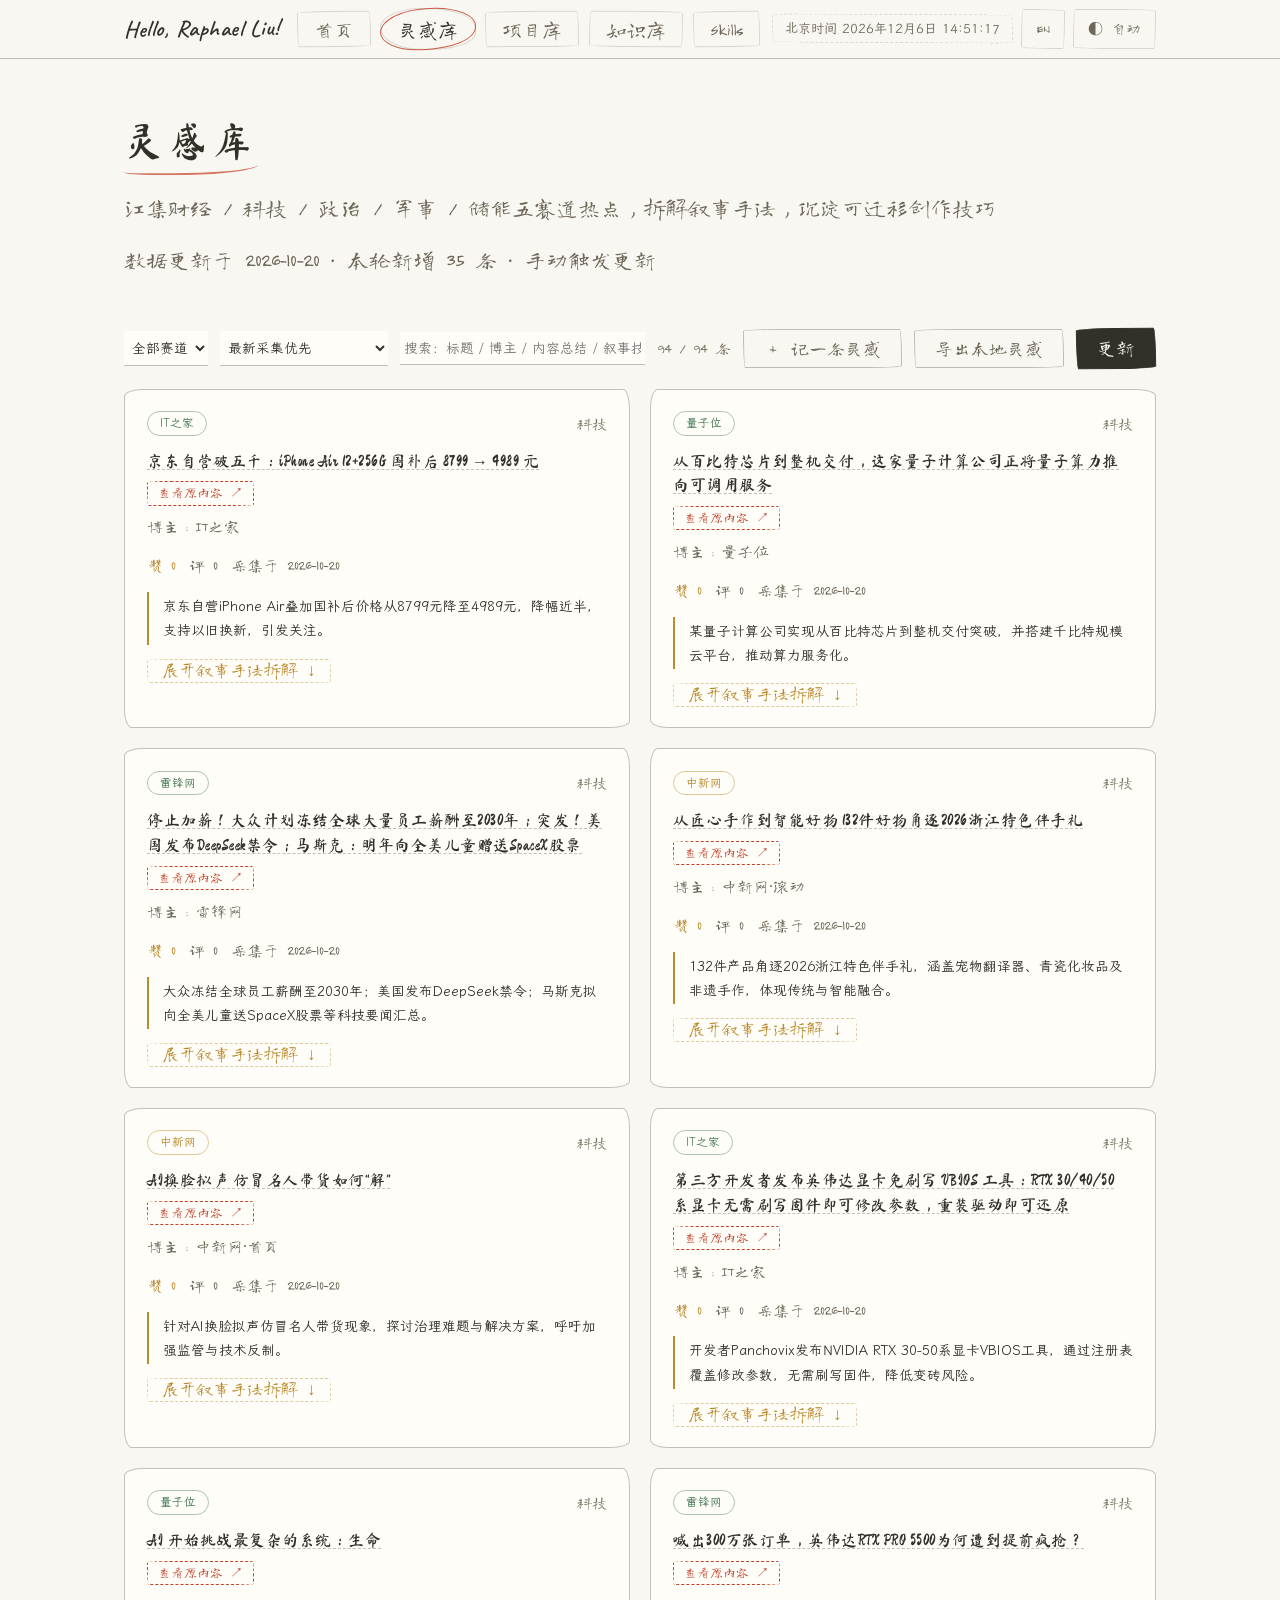
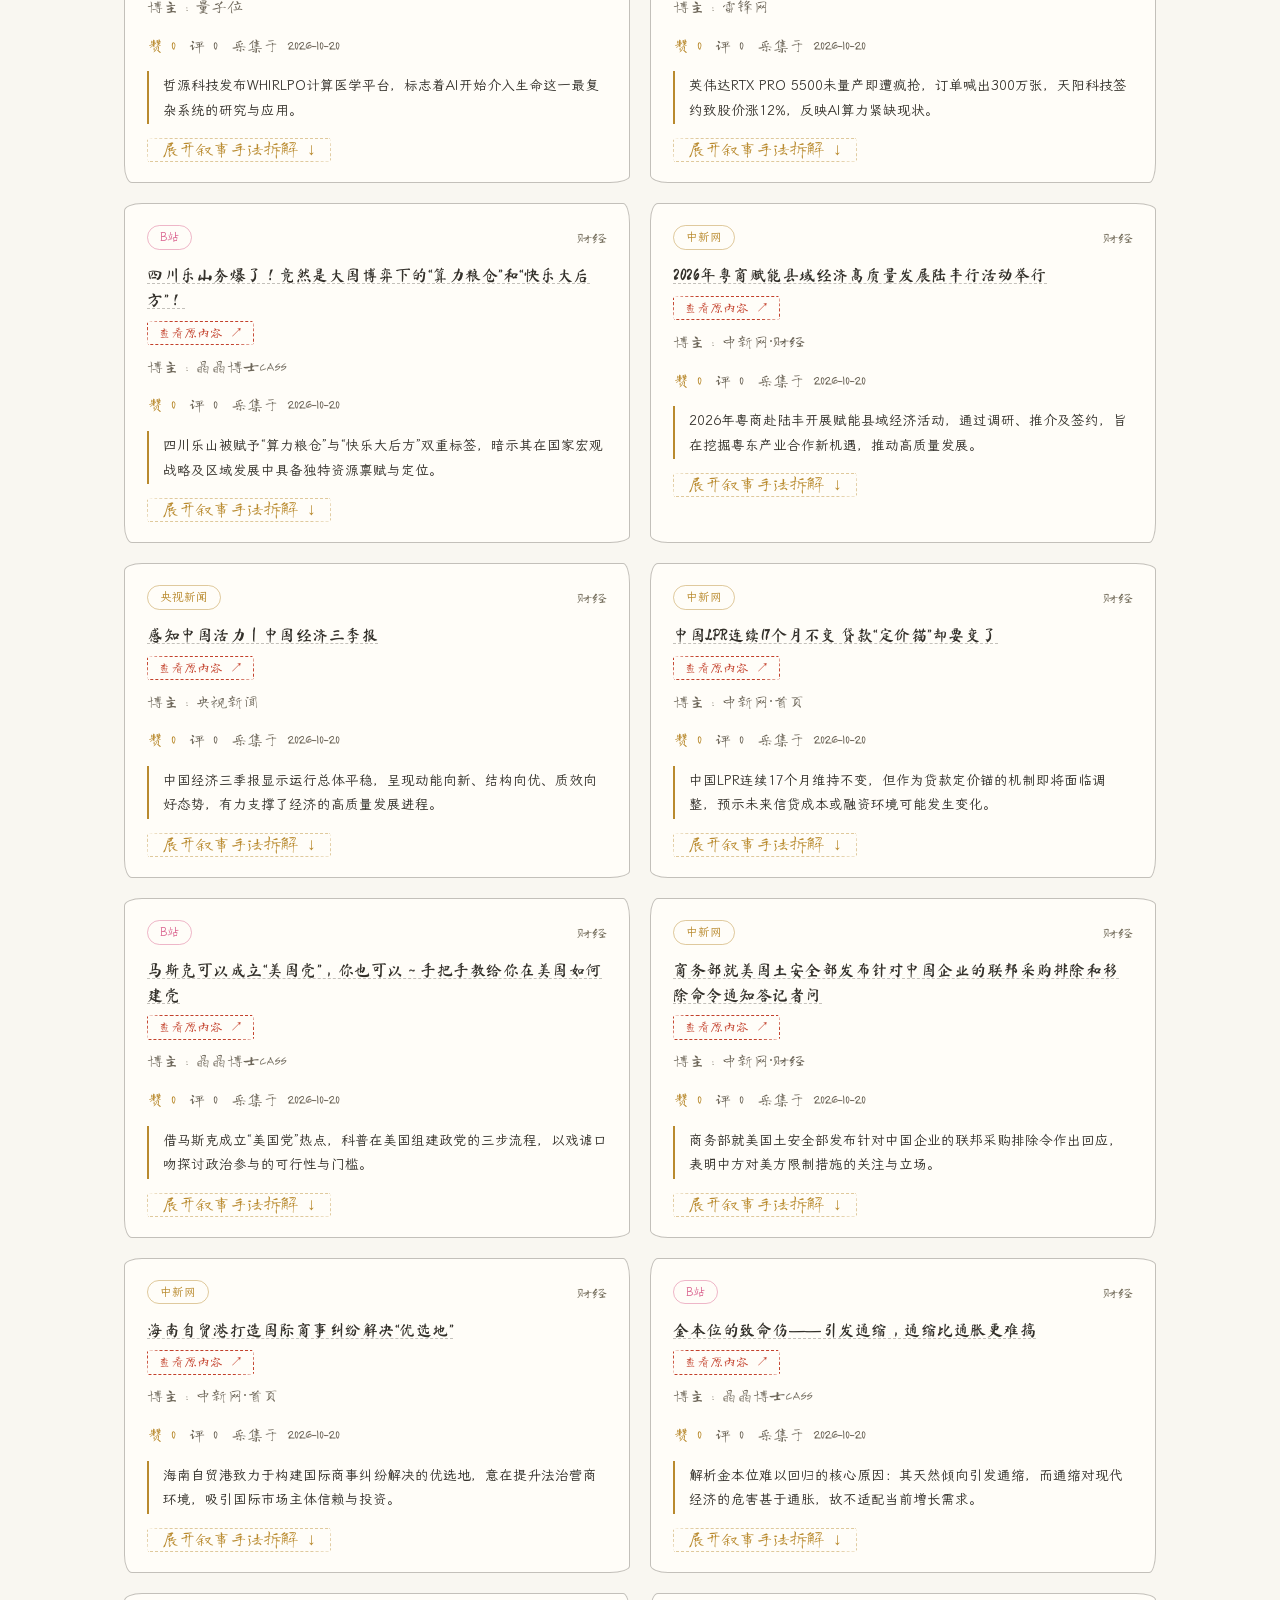
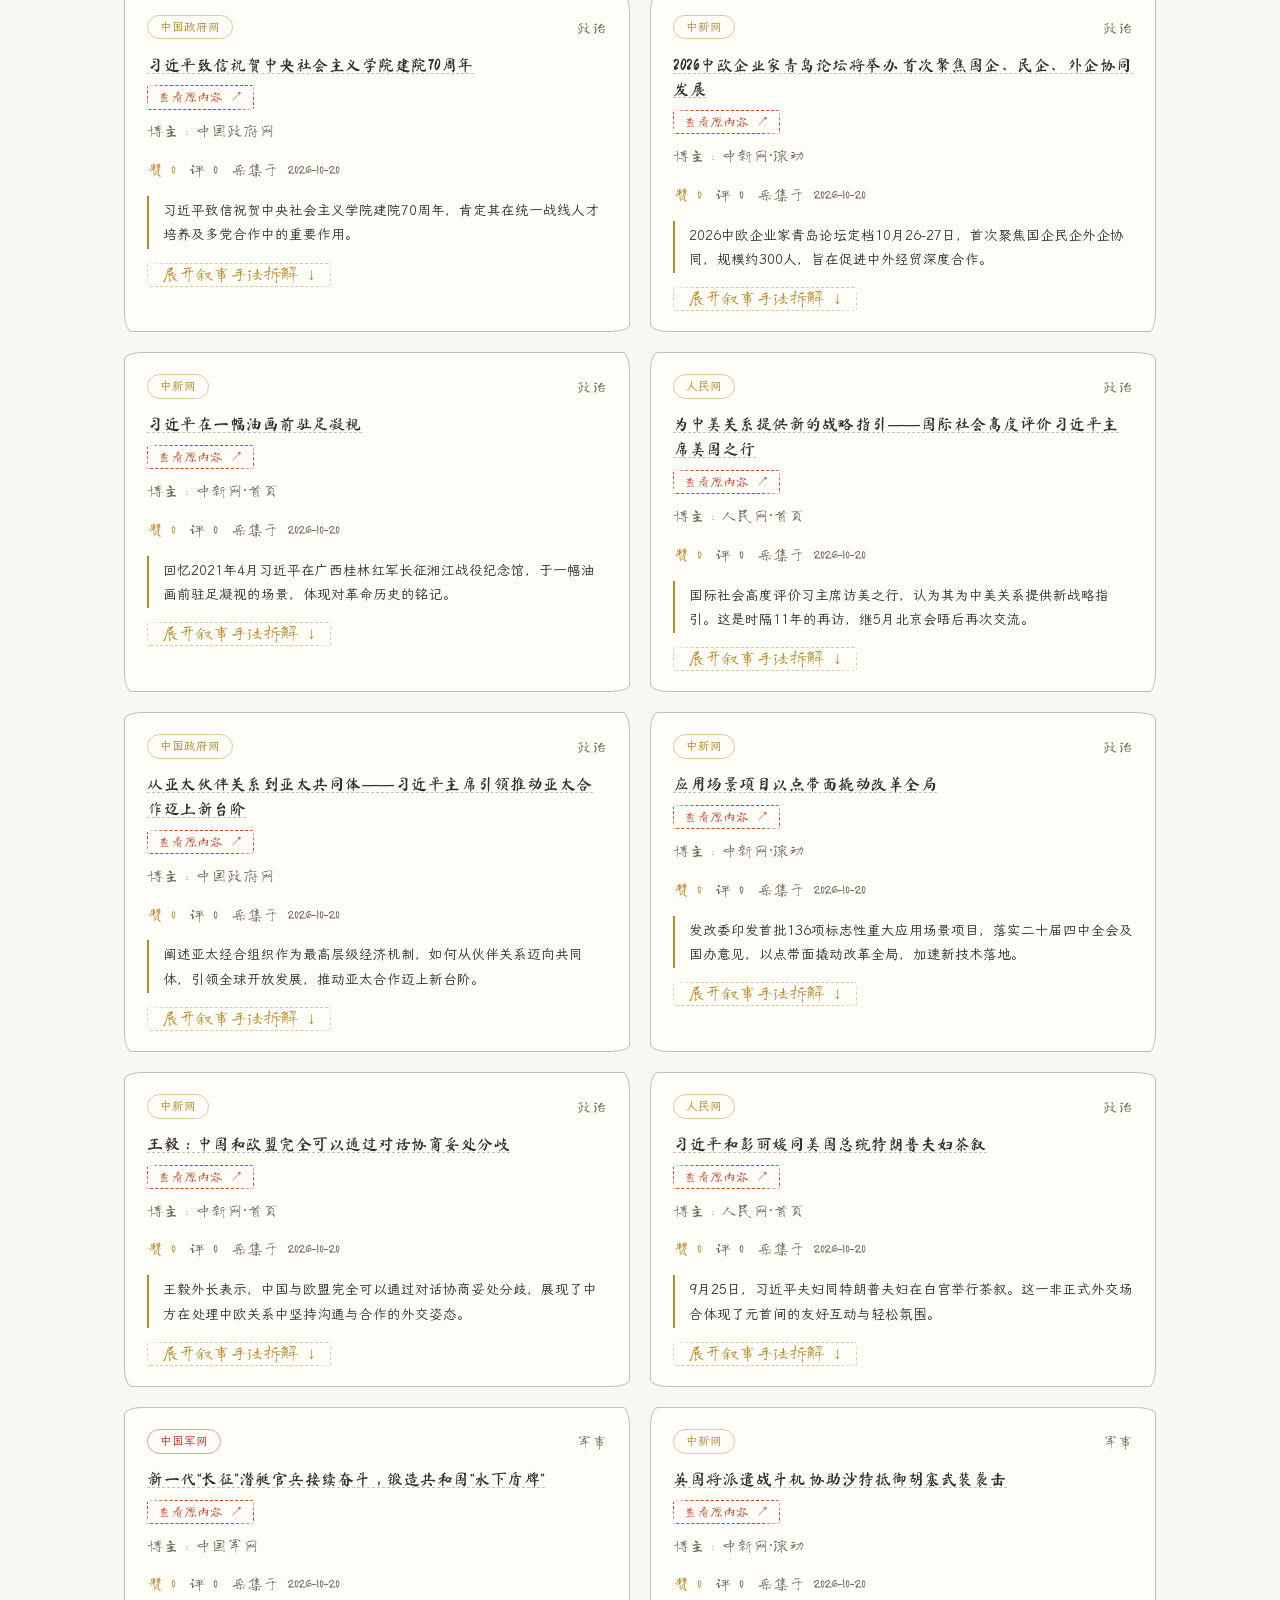
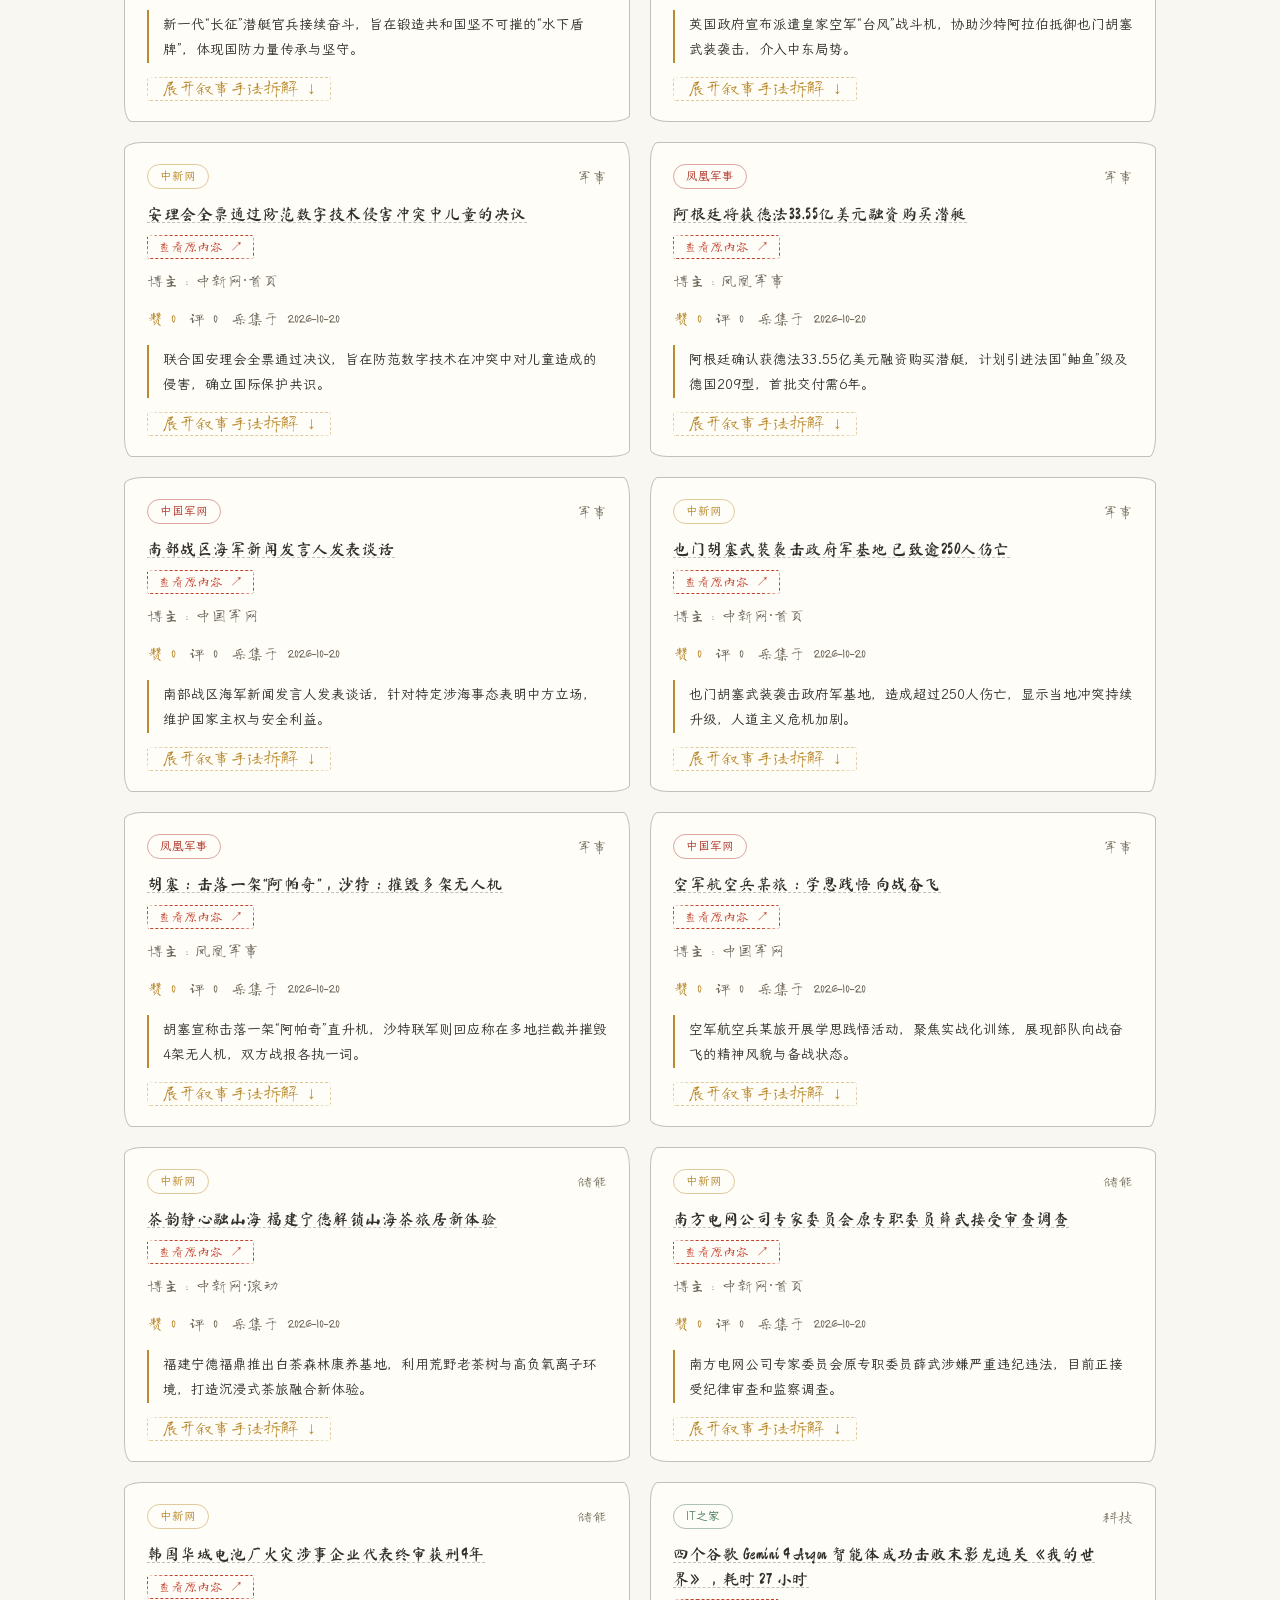
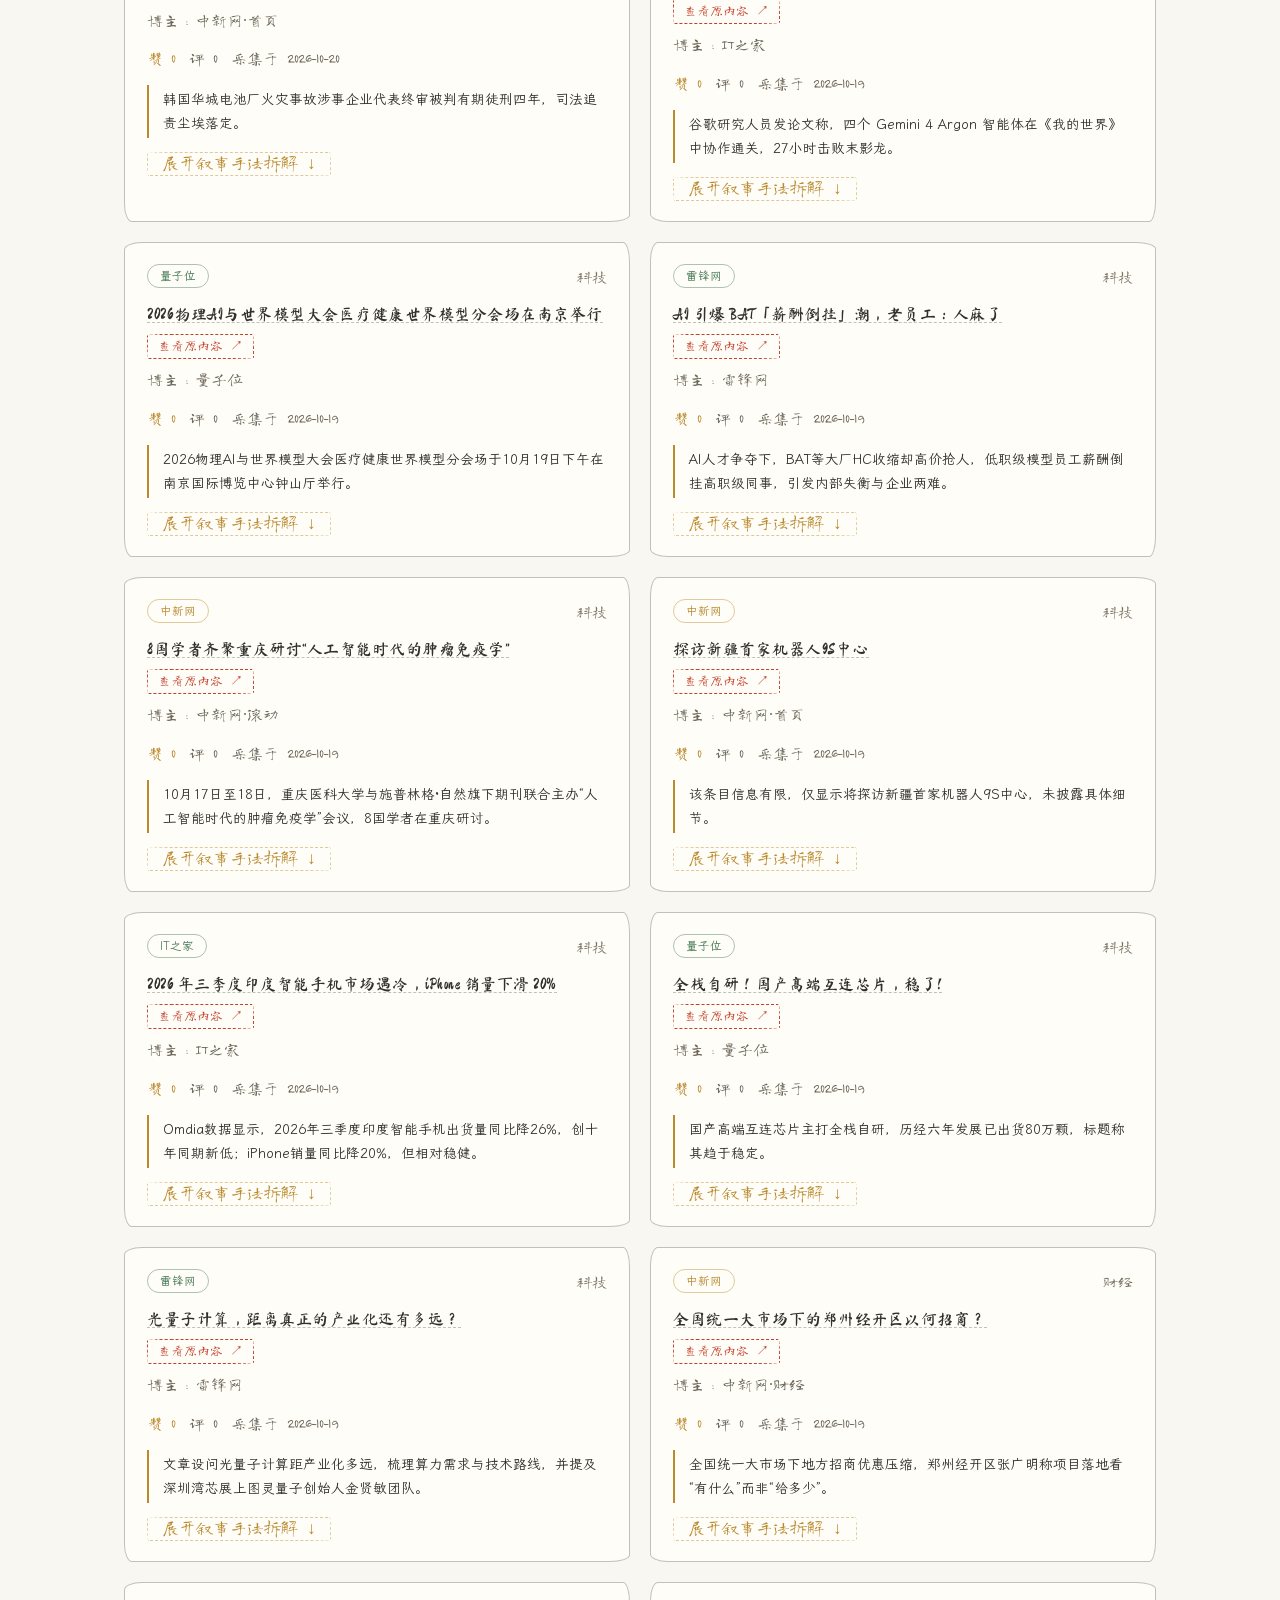
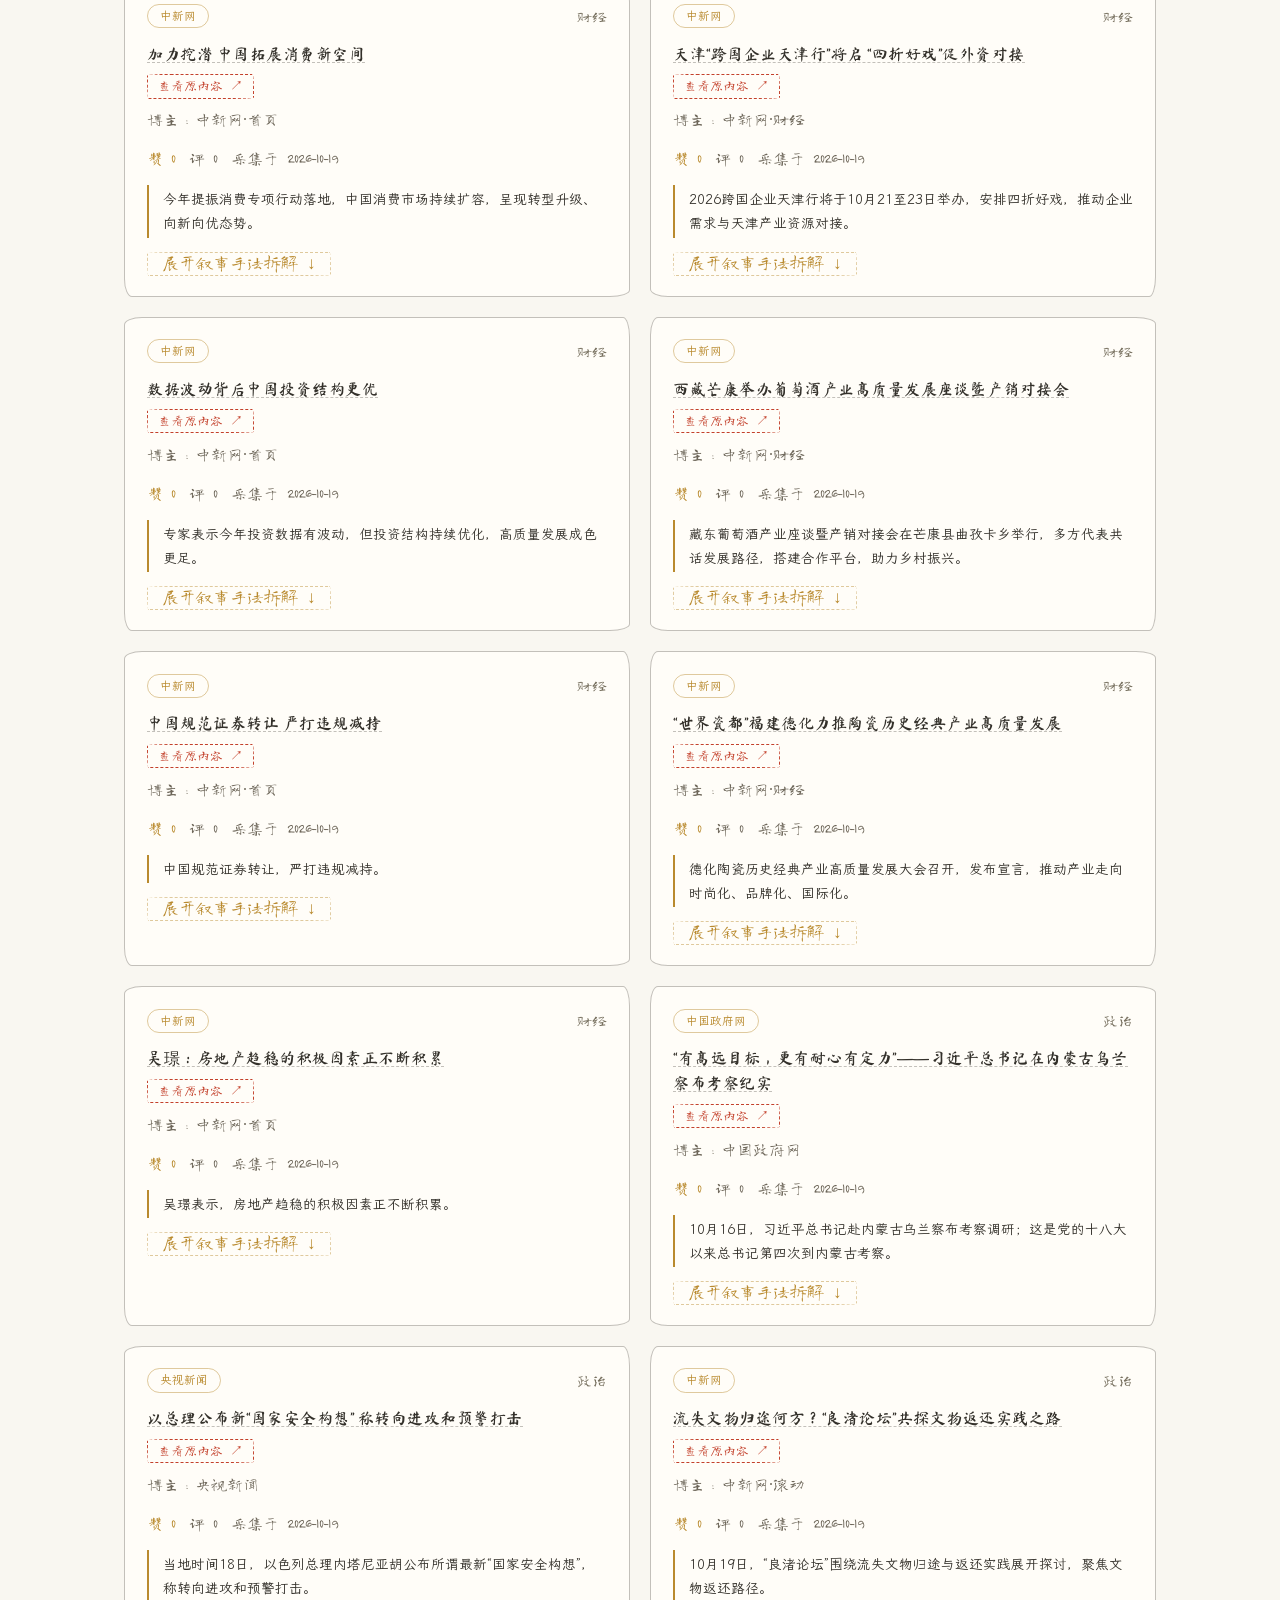
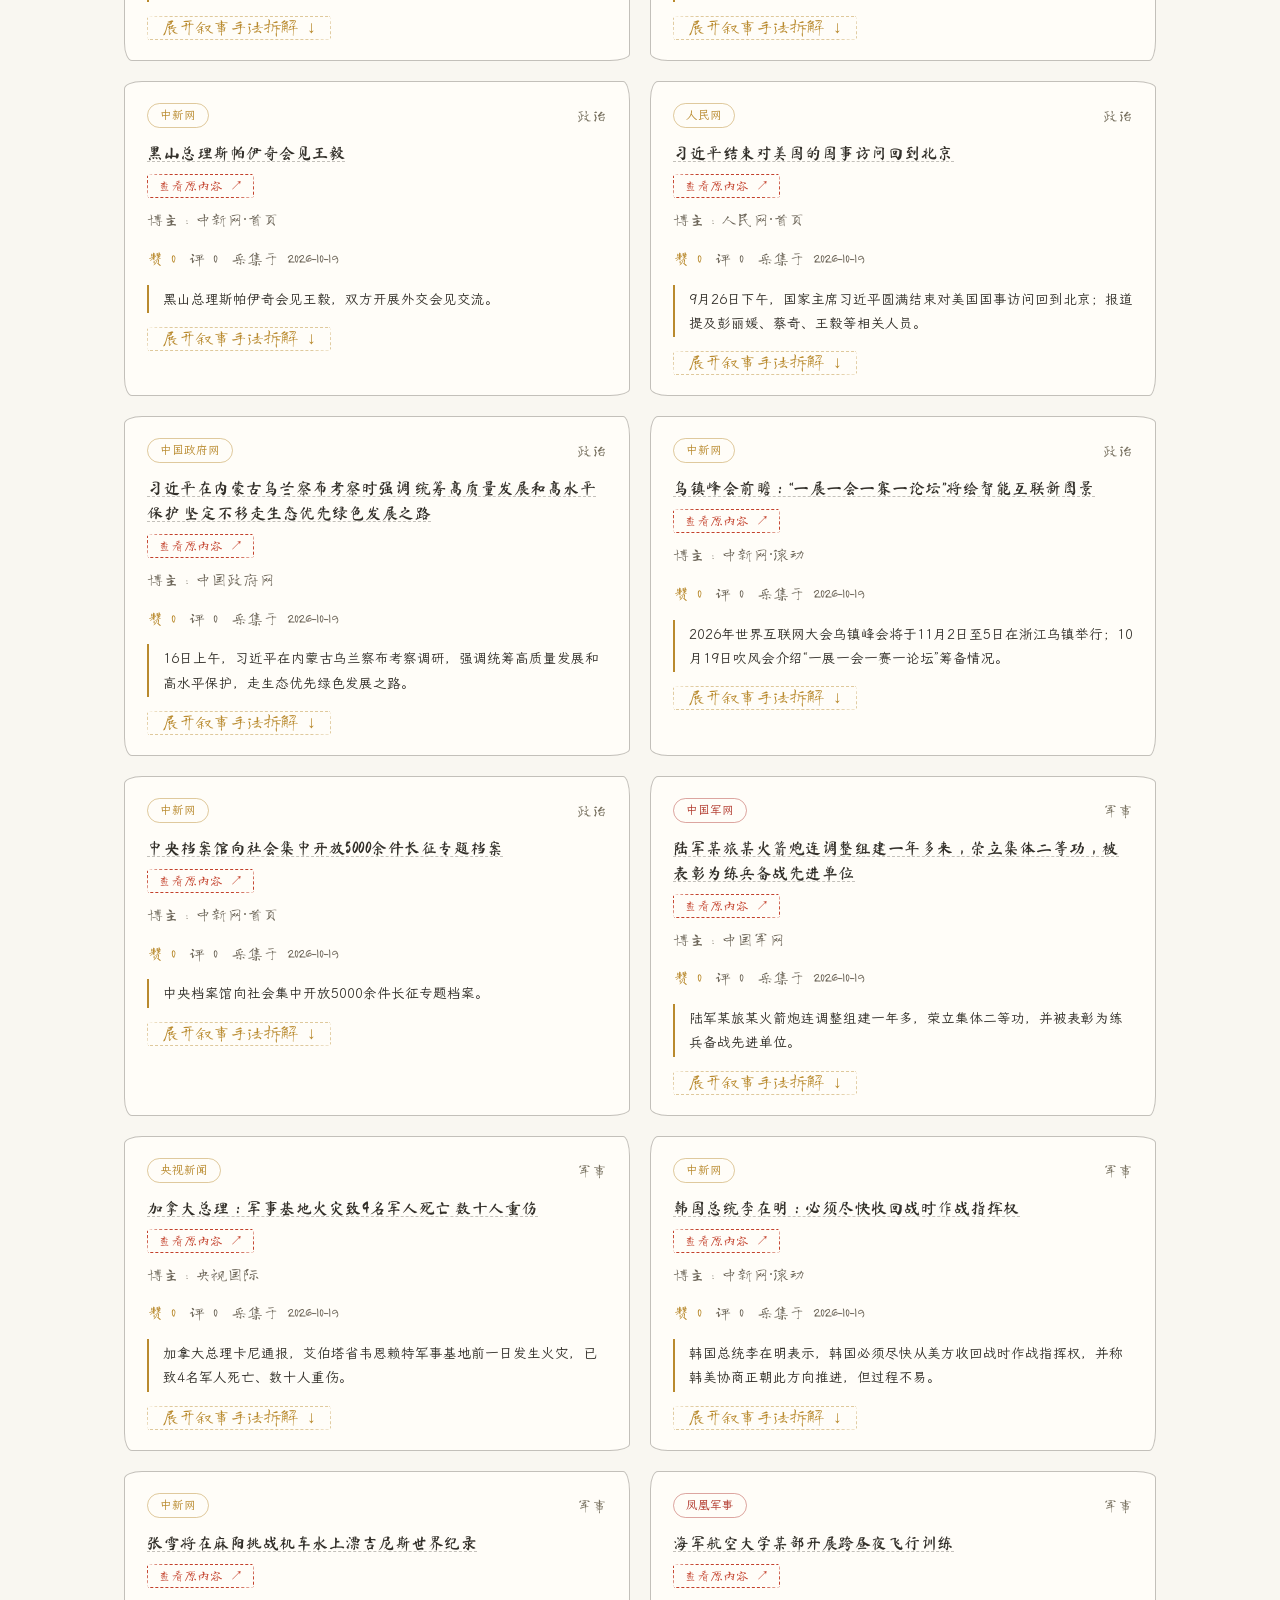
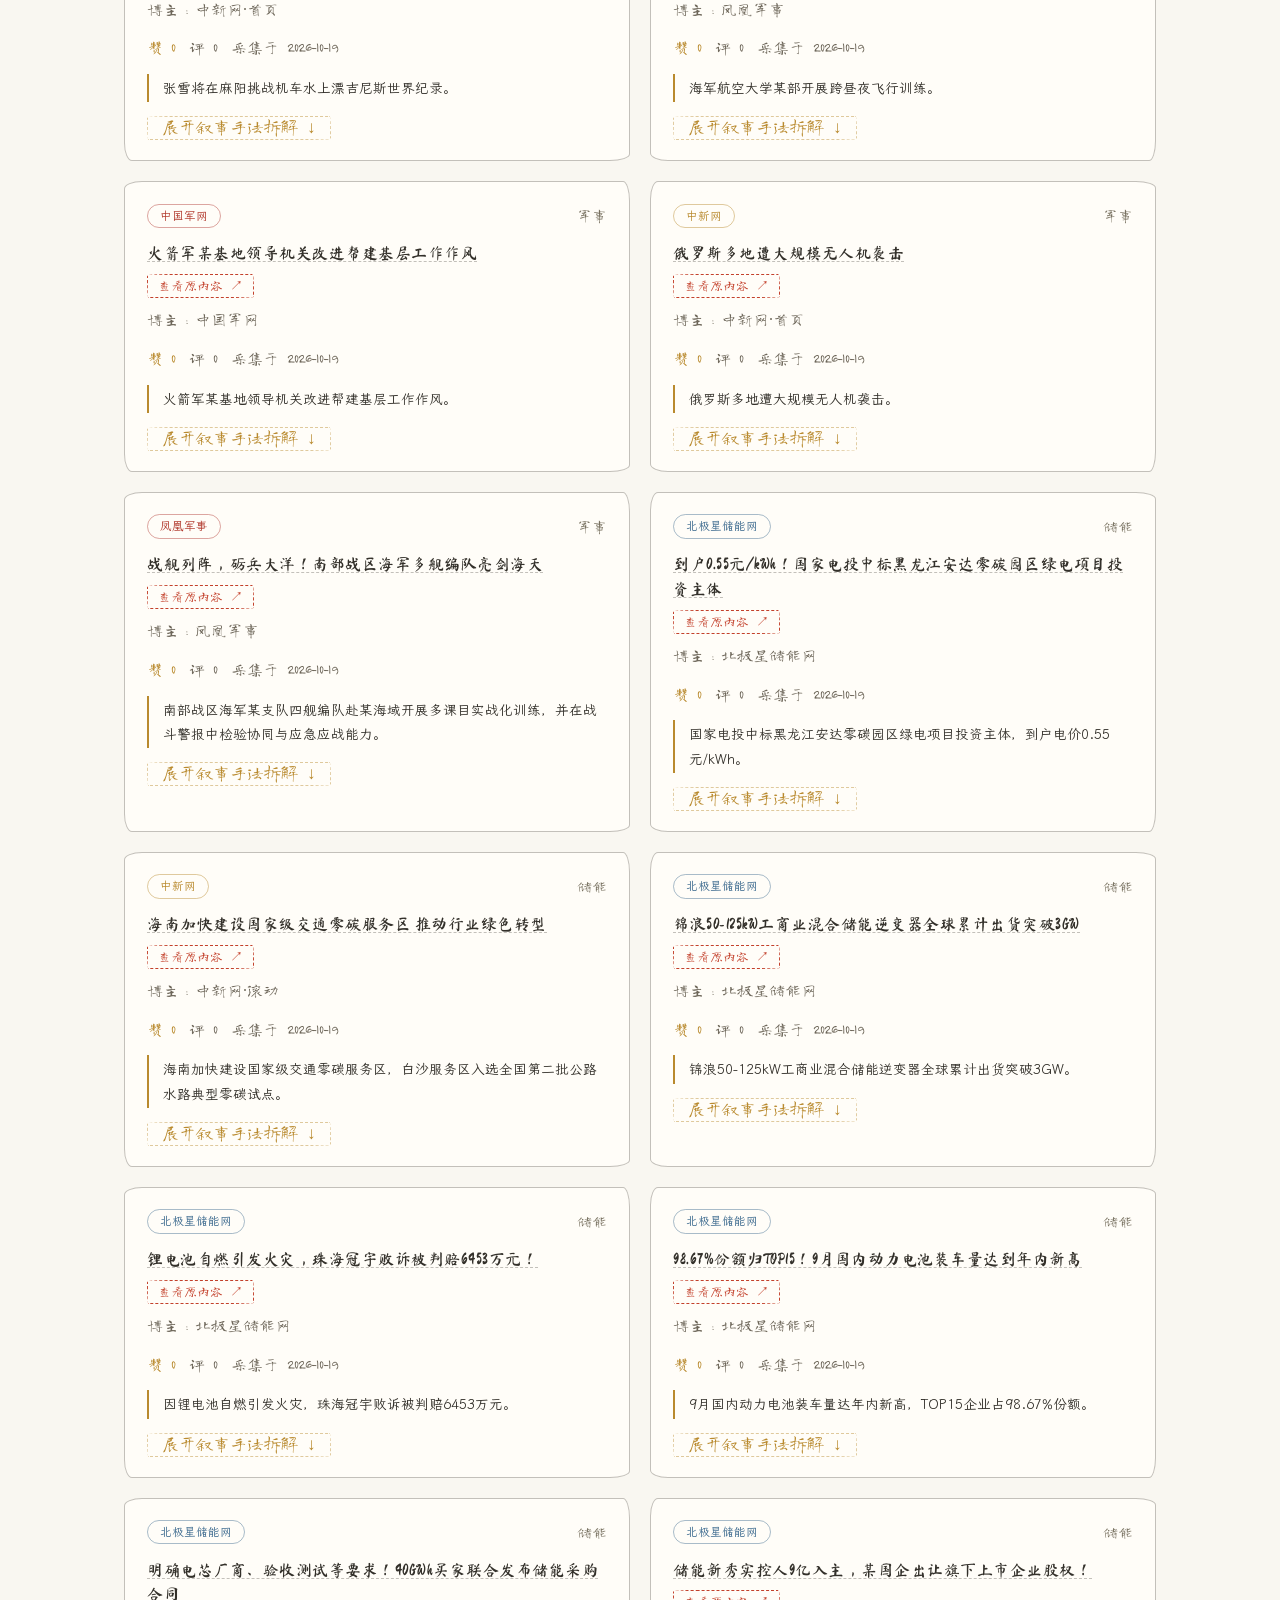
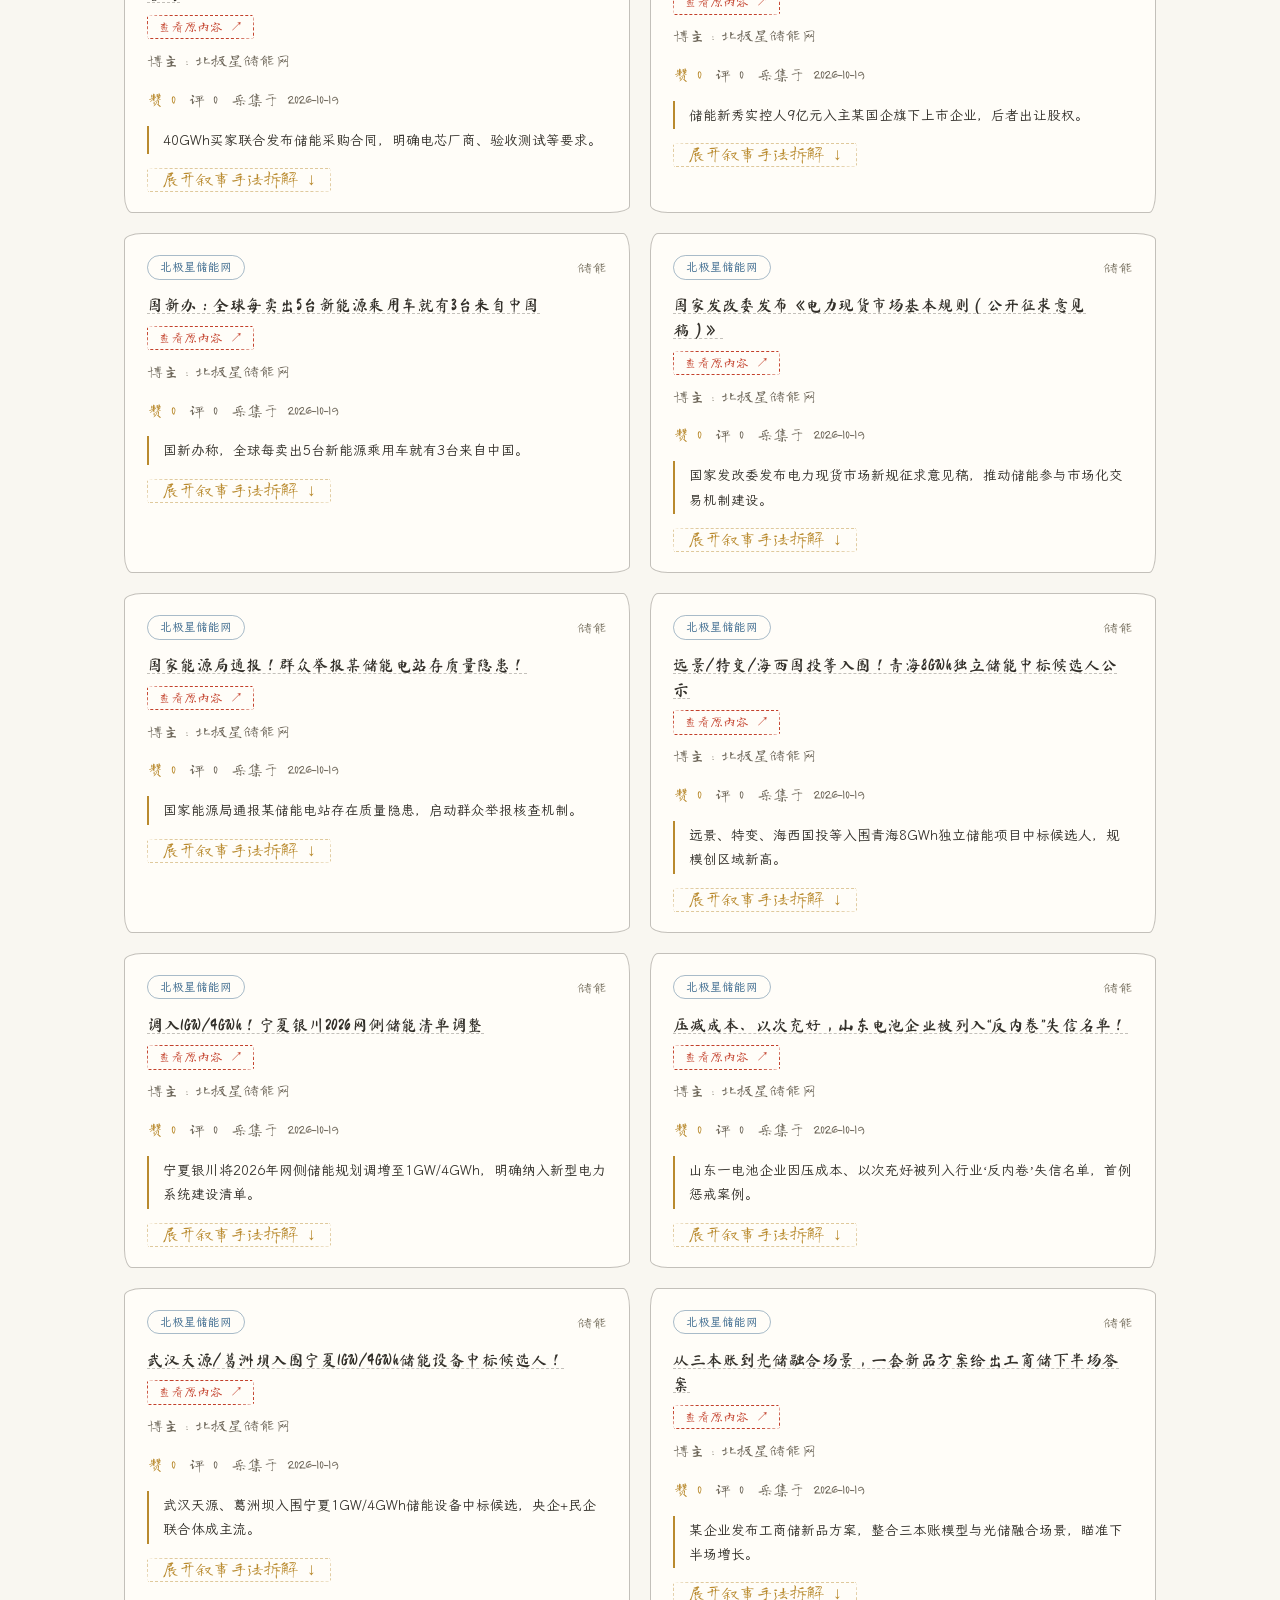
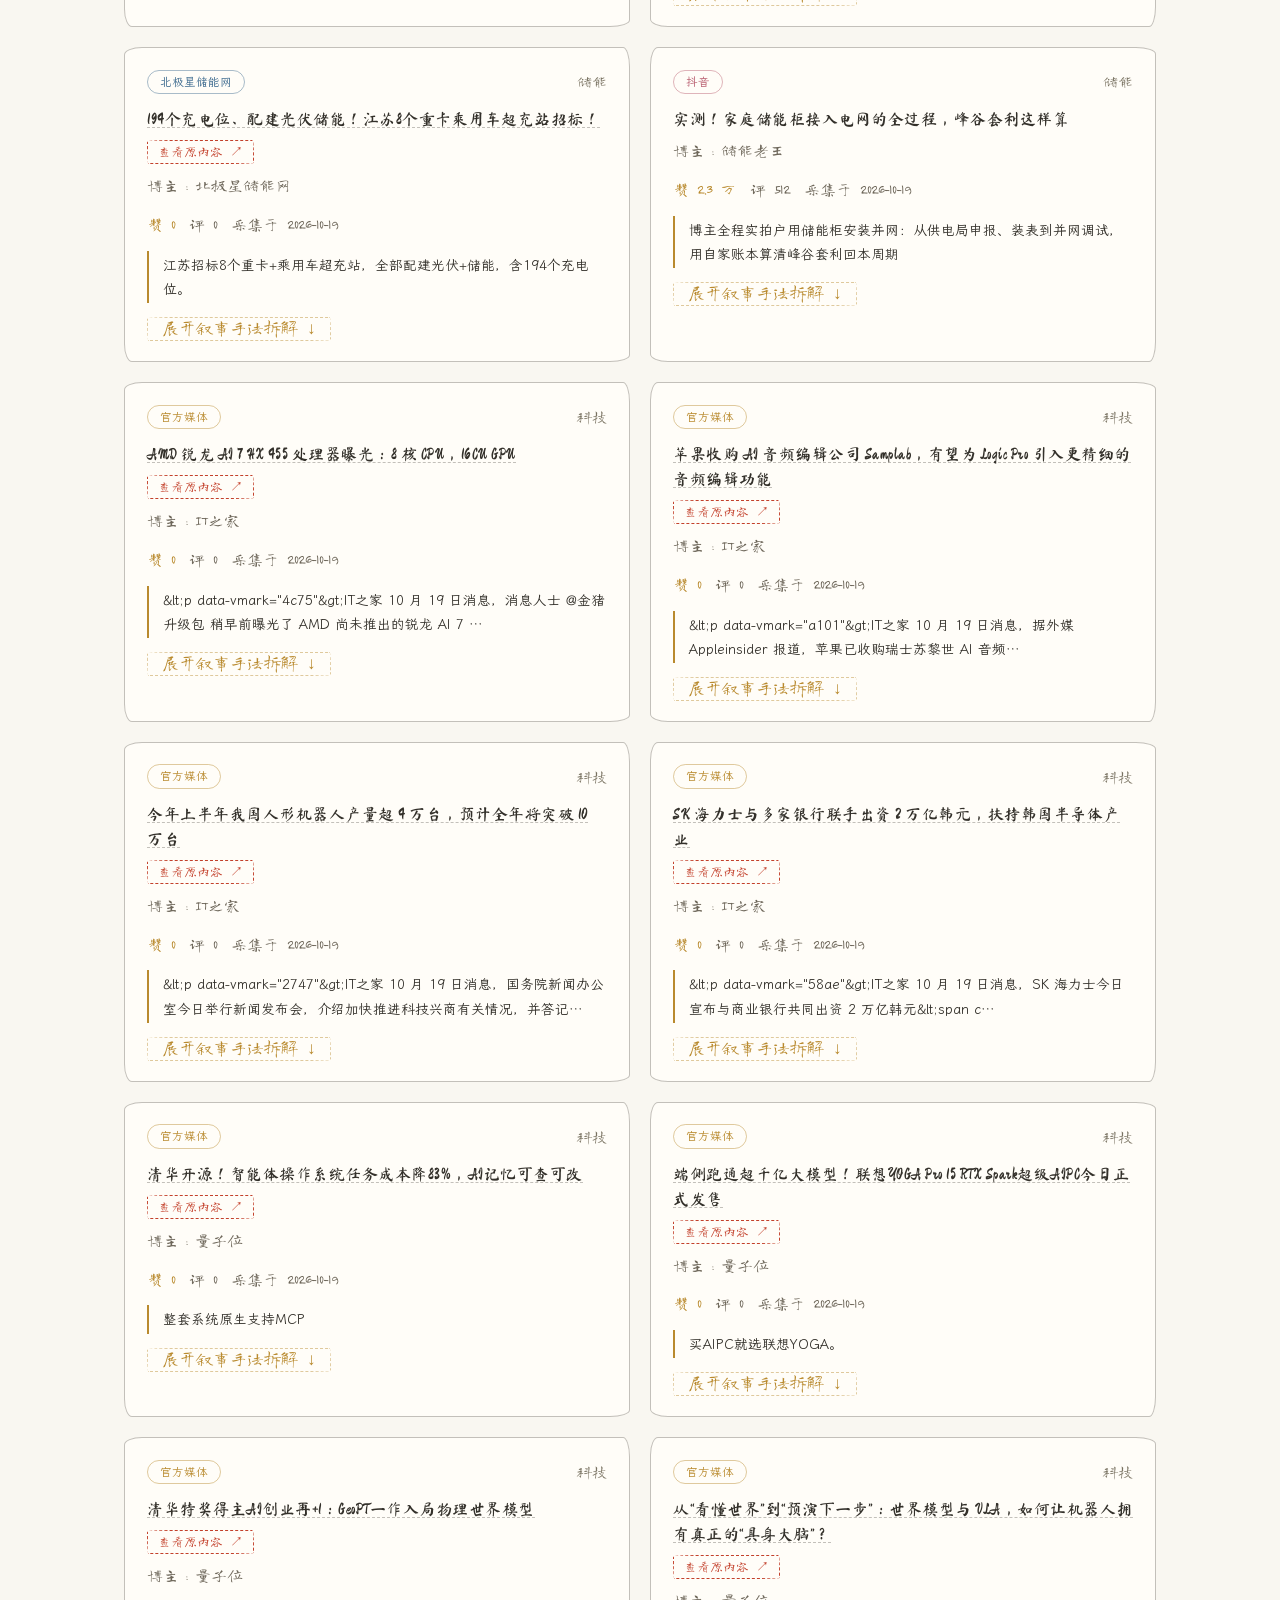
==== commit 2078783c: "灵感库改造：抬头只留赛道筛选，新增B站博主源与储能企业资讯源，每6小时定时采集" ====
--- a/inspiration.html
+++ b/inspiration.html
@@ -3,12 +3,12 @@
 <head>
   <meta charset="UTF-8">
   <meta name="viewport" content="width=device-width, initial-scale=1.0">
-  <meta name="description" content="汇集科技 / 金融 / 政治 / 军事 / 储能五赛道热点，拆解叙事手法，沉淀可迁移的创作技巧。">
+  <meta name="description" content="汇集科技 / 财经 / 政治 / 军事 / 储能五赛道热点，拆解叙事手法，沉淀可迁移的创作技巧。">
   <meta name="theme-color" content="#f9f7f1">
   <meta name="color-scheme" content="light dark">
   <meta property="og:type" content="website">
   <meta property="og:title" content="灵感库 · Raphael Liu">
-  <meta property="og:description" content="汇集科技 / 金融 / 政治 / 军事 / 储能五赛道热点，拆解叙事手法，沉淀可迁移的创作技巧。">
+  <meta property="og:description" content="汇集科技 / 财经 / 政治 / 军事 / 储能五赛道热点，拆解叙事手法，沉淀可迁移的创作技巧。">
   <title>灵感库 · Raphael Liu</title>
   <link rel="stylesheet" href="assets/fonts/fonts.css">
   <link rel="icon" type="image/svg+xml" href="assets/favicon.svg">
@@ -22,18 +22,11 @@
   <main class="container">
     <section class="page-head">
       <h1 data-i18n="insp.head">灵感库</h1>
-      <p data-i18n="insp.sub">汇集各平台高互动内容，拆解博主的叙事手法，沉淀可迁移的创作技巧</p>
+      <p data-i18n="insp.sub">汇集财经 / 科技 / 政治 / 军事 / 储能五赛道热点，拆解叙事手法，沉淀可迁移创作技巧</p>
       <p class="insp-meta" id="inspMeta" hidden></p>
     </section>
 
     <div class="toolbar">
-      <select id="filterPlatform">
-        <option value="" data-i18n="insp.allPlatform">全部平台</option>
-        <option value="官方媒体" data-i18n="insp.platform.official">官方媒体</option>
-        <option value="抖音" data-i18n="insp.platform.douyin">抖音</option>
-        <option value="微信公众号" data-i18n="insp.platform.weixin">微信公众号</option>
-        <option value="知乎" data-i18n="insp.platform.zhihu">知乎</option>
-      </select>
       <select id="filterDomain"><option value="" data-i18n="insp.allDomain">全部赛道</option></select>
       <select id="sortBy">
         <option value="collected-desc" selected data-i18n="insp.sort.latest">最新采集优先</option>
@@ -118,7 +111,7 @@
     function saveLocalInsp(arr) { localStorage.setItem(LS_INSP, JSON.stringify(arr)); }
     function allItems() { return getData('inspiration').concat(loadLocalInsp()); }
 
-    /* 平台徽章配色：官方媒体 / 科技 / 储能 / 军事 / 社交平台 各成一色 */
+    /* 平台徽章配色：官方媒体 / 科技 / 储能 / 军事 / 社交平台 各成一色；未列出的媒体用中性色 */
     var PLATFORM_CLASS = {
       '国家媒体': 'p-official', '官方媒体': 'p-official',
       '人民网': 'p-official', '新华网': 'p-official', '新华社': 'p-official',
@@ -126,6 +119,8 @@
       'IT之家': 'p-tech', '量子位': 'p-tech', '雷锋网': 'p-tech',
       '北极星储能网': 'p-energy',
       '央视军事': 'p-mil', '中国军网': 'p-mil', '凤凰军事': 'p-mil',
+      'B站': 'p-bilibili',
+      '媒体报道': 'p-media',
       '抖音': 'p-douyin', '微信公众号': 'p-weixin', '知乎': 'p-zhihu',
       '油管': 'p-youtube', '推特': 'p-twitter'
     };
@@ -190,29 +185,12 @@
       sel.value = cur;
     }
 
-    /* 平台选项按实际数据动态生成（采集源含人民网/北极星储能网等，会随更新变化） */
-    function refreshPlatformOptions() {
-      var plats = [];
-      allItems().forEach(function (it) {
-        var p = (it.platform || '').trim();
-        if (p && plats.indexOf(p) < 0) plats.push(p);
-      });
-      plats.sort();
-      var sel = document.getElementById('filterPlatform');
-      var cur = sel.value;
-      sel.innerHTML = '<option value="">' + t('insp.allPlatform') + '</option>' +
-        plats.map(function (p) { return '<option value="' + esc(p) + '">' + esc(p) + '</option>'; }).join('');
-      sel.value = cur;
-    }
-
     function renderGrid() {
-      var fp = document.getElementById('filterPlatform').value;
       var fd = document.getElementById('filterDomain').value;
       var sortBy = document.getElementById('sortBy').value;
       var kw = document.getElementById('searchKw').value.trim();
 
       var list = allItems().filter(function (it) {
-        if (fp && it.platform !== fp) return false;
         if (fd && (it.domain || '') !== fd) return false;
         return matchKeyword(it, kw, SEARCH_FIELDS);
       });
@@ -235,7 +213,7 @@
       grid.innerHTML = list.map(renderCard).join('');
     }
 
-    ['filterPlatform', 'filterDomain', 'sortBy'].forEach(function (id) {
+    ['filterDomain', 'sortBy'].forEach(function (id) {
       document.getElementById(id).addEventListener('change', renderGrid);
     });
     document.getElementById('searchKw').addEventListener('input', renderGrid);
@@ -292,7 +270,6 @@
         document.getElementById(id).value = '';
       });
       refreshDomainOptions();
-      refreshPlatformOptions();
       renderGrid();
       toast(t('insp.toast.saved'));
     });
@@ -349,7 +326,7 @@
           var meta = m ? JSON.parse(m[1]) : null;
           if (meta && meta.updatedAt !== prevAt) {
             loadInspData().then(function () {
-              refreshPlatformOptions(); refreshDomainOptions(); renderGrid(); renderInspMeta();
+              refreshDomainOptions(); renderGrid(); renderInspMeta();
               setUpdateBtn(t('insp.refresh'), false);
               toast(t('insp.toast.done').replace('{n}', meta.added != null ? meta.added : 0));
             });
@@ -434,13 +411,11 @@
     renderInspMeta();
 
     refreshDomainOptions();
-    refreshPlatformOptions();
     renderGrid();
 
     /* 切语言后无刷新重渲染动态内容；表单开合钮文案随面板状态修正 */
     document.addEventListener('langchange', function () {
       refreshDomainOptions();
-      refreshPlatformOptions();
       renderGrid();
       renderInspMeta();
       var btn = document.getElementById('inspToggleBtn');
--- a/assets/style.css
+++ b/assets/style.css
@@ -737,6 +737,8 @@
 .platform-badge.p-mil { color: var(--danger); border-color: rgba(178, 58, 52, .45); }
 .platform-badge.p-youtube { color: var(--danger); border-color: rgba(178, 58, 52, .45); }
 .platform-badge.p-twitter { color: var(--c-projects); border-color: rgba(62, 107, 143, .45); }
+.platform-badge.p-bilibili { color: #d95f8c; border-color: rgba(217, 95, 140, .45); }
+.platform-badge.p-media { color: var(--text-faint); border-color: rgba(140, 130, 110, .45); }
 .i-domain { font-family: var(--font-hand); font-size: 15px; color: var(--text-faint); }
 .i-card h4 {
   margin-top: 12px; font-size: 16px; font-weight: 400;
@@ -968,6 +970,7 @@
 
 /* 深色下少量硬编码颜色的修正 */
 html.dark .platform-badge.p-douyin { color: #d78a99; border-color: rgba(215, 138, 153, .45); }
+html.dark .platform-badge.p-bilibili { color: #e58bb0; border-color: rgba(229, 139, 176, .45); }
 html.dark .i-toggle { border-color: rgba(209, 160, 76, .45); }
 html.dark .btn-danger-ghost { border-color: rgba(221, 115, 100, .4); }
 html.dark .modal-mask { background: rgba(0, 0, 0, .55); }
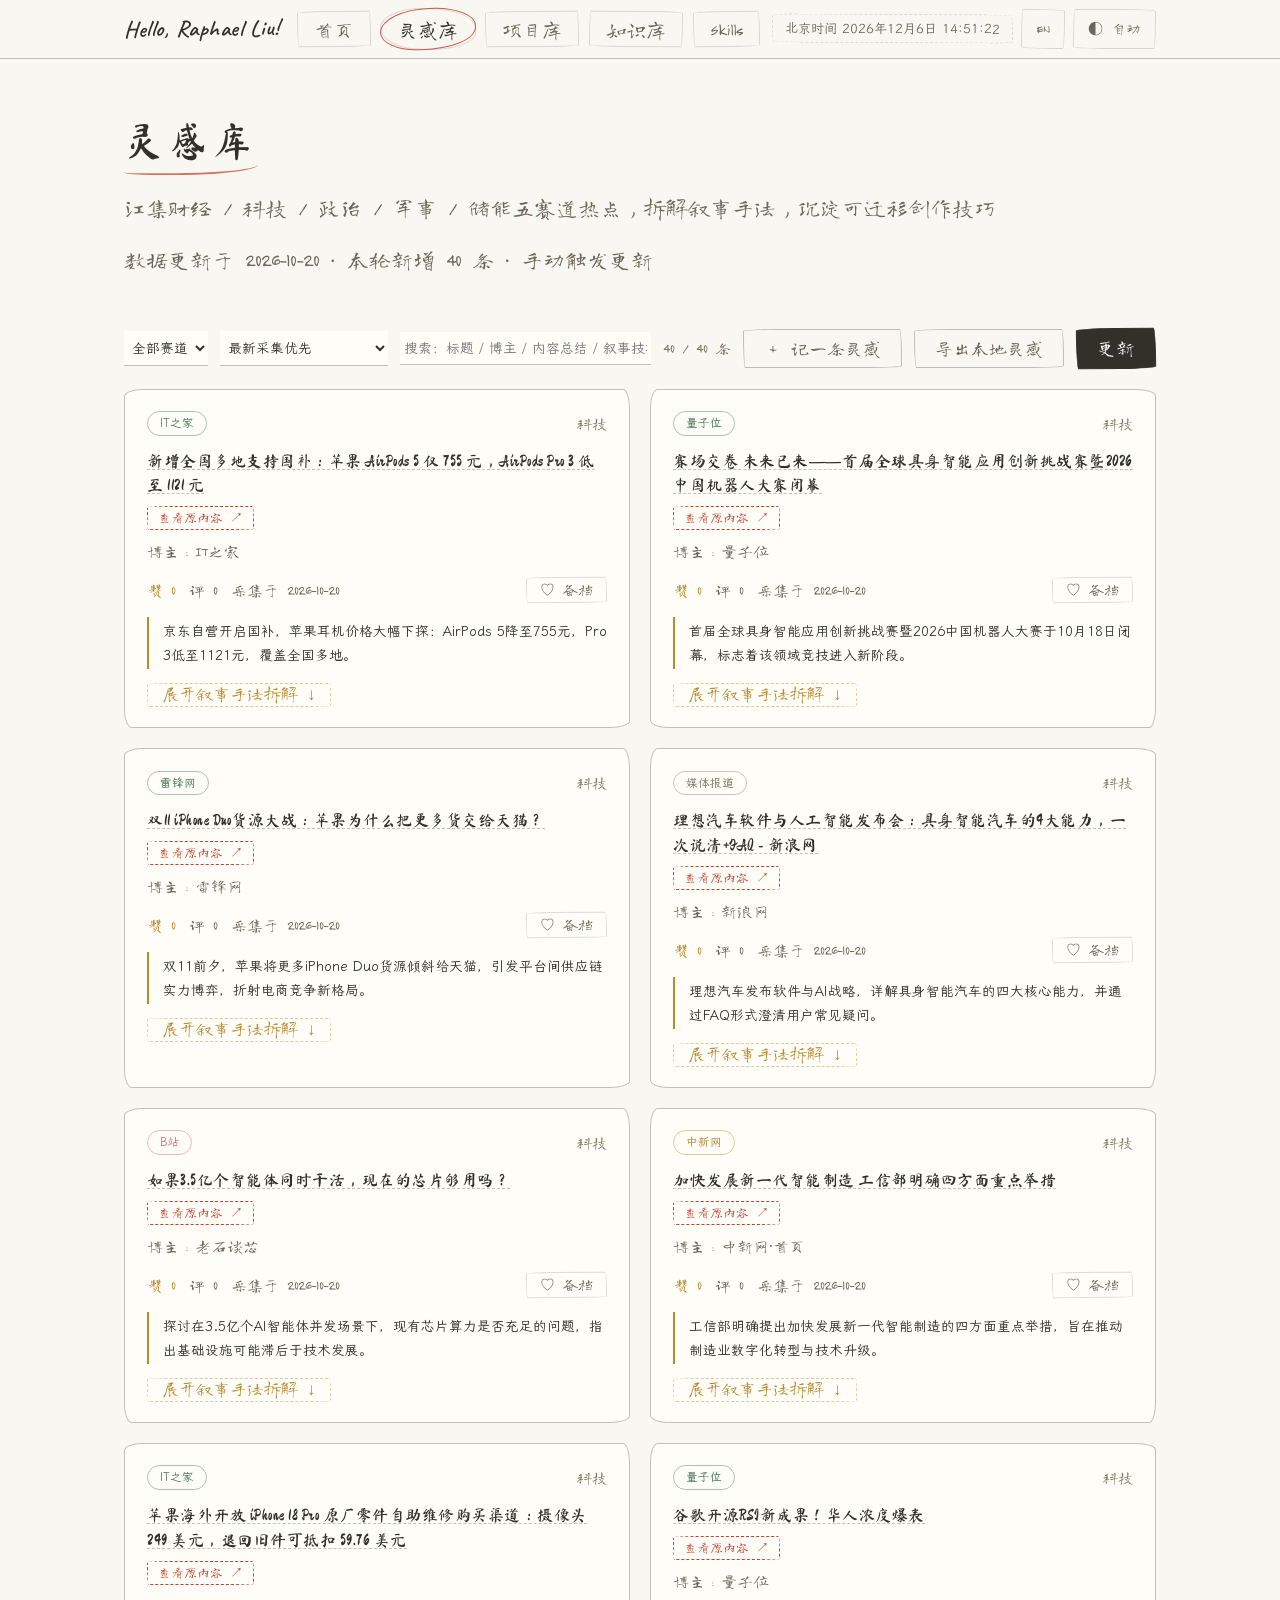
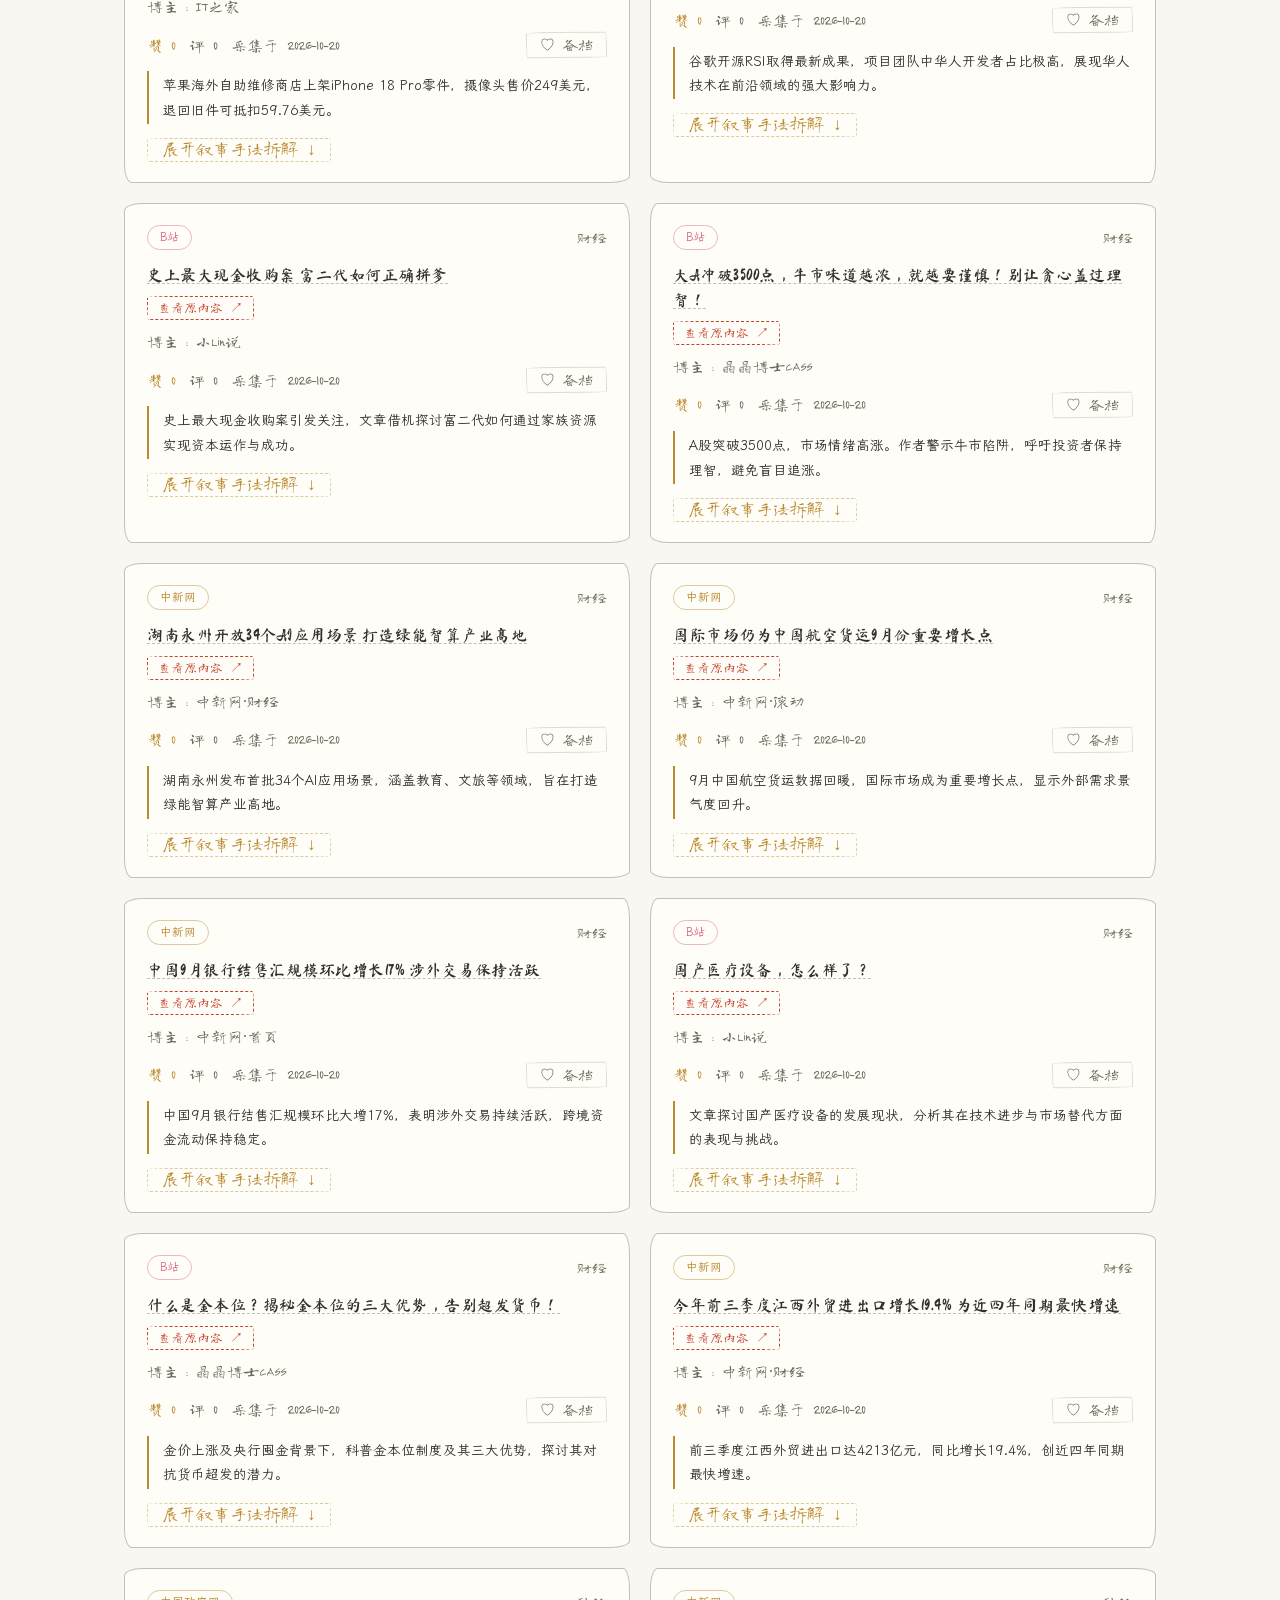
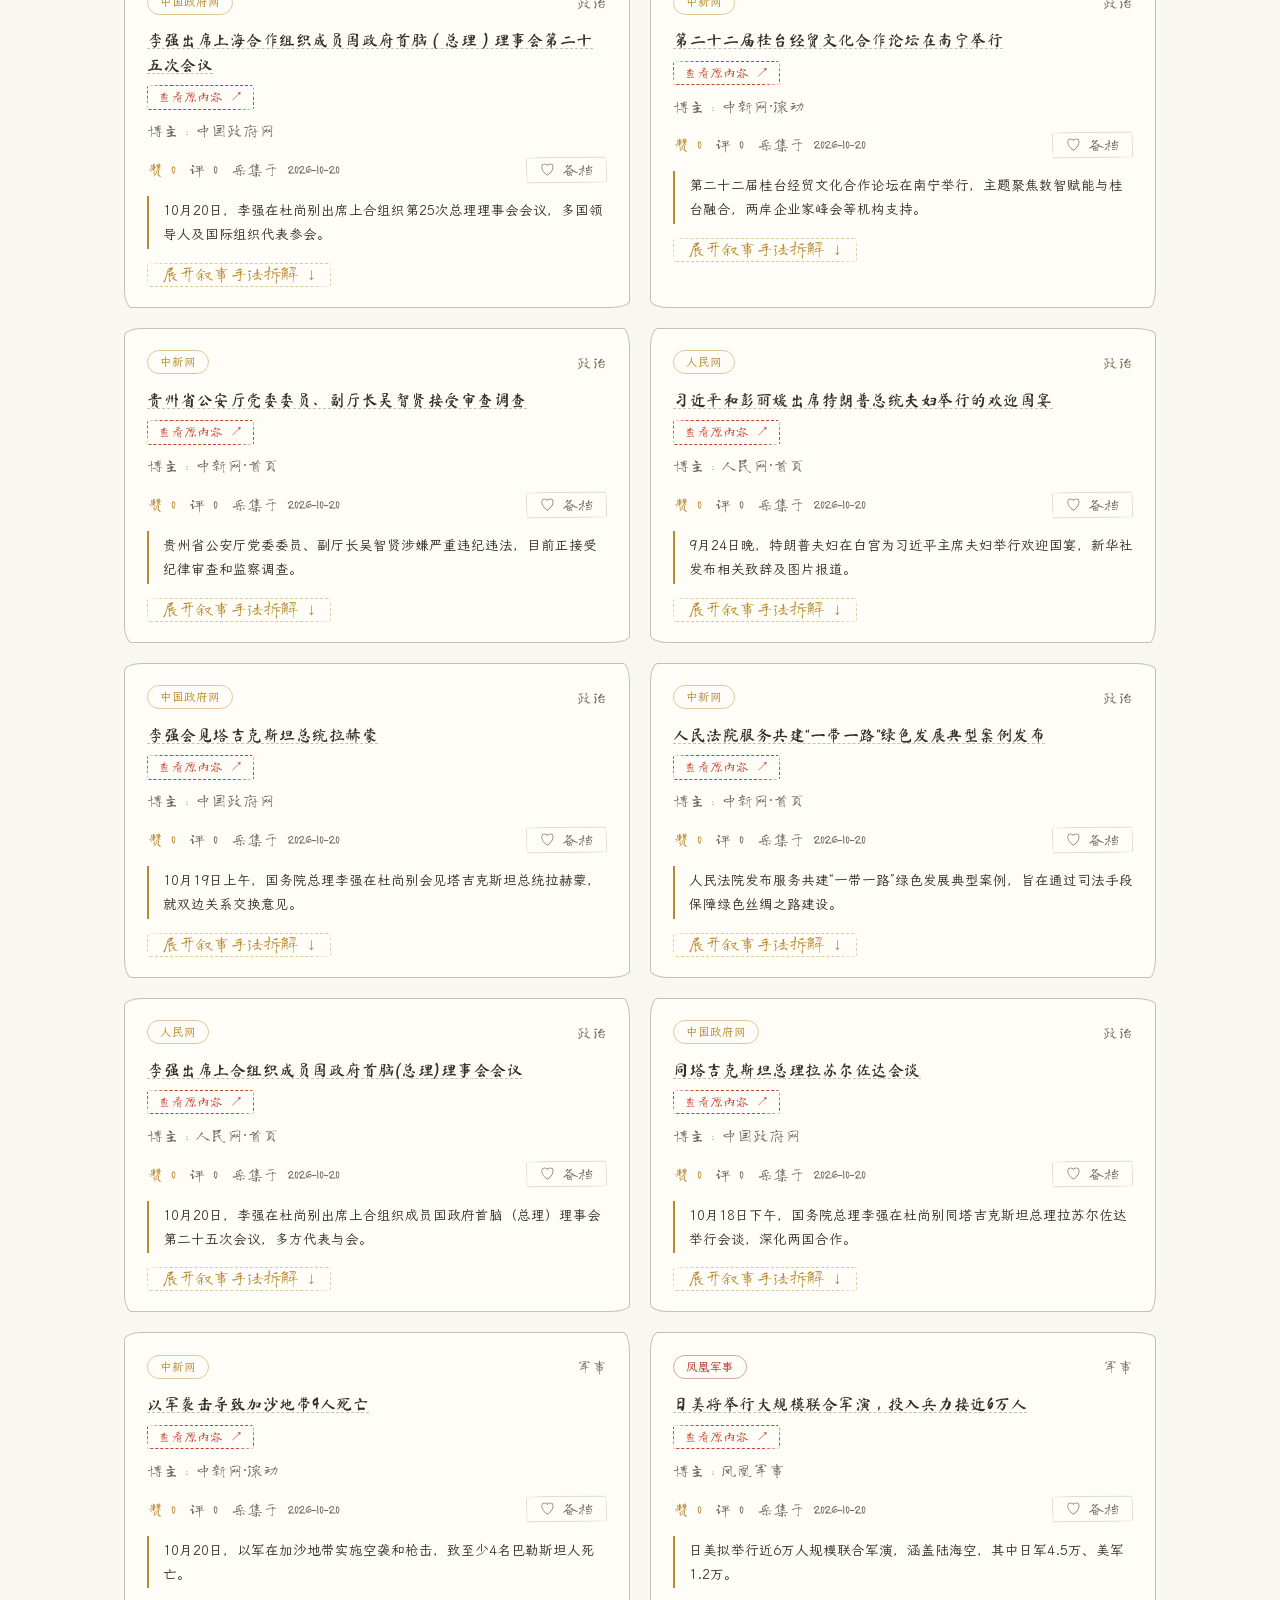
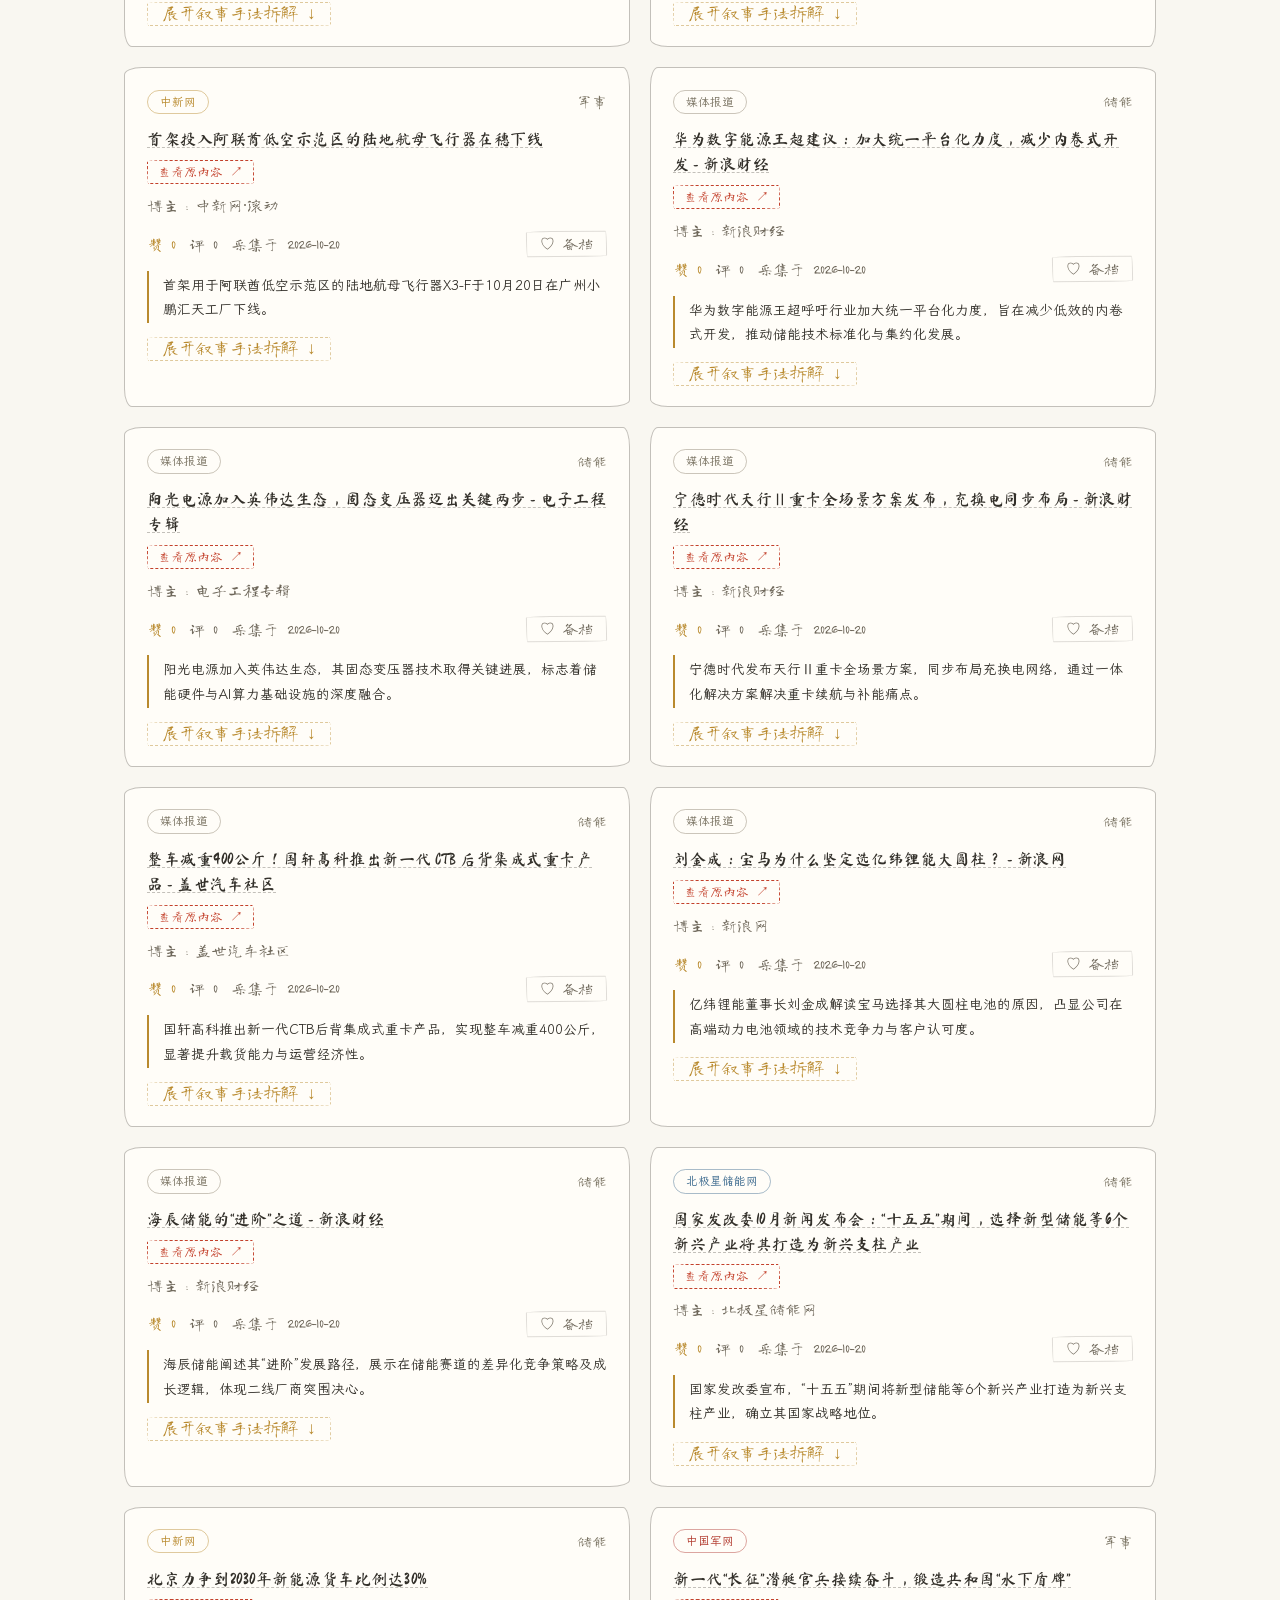
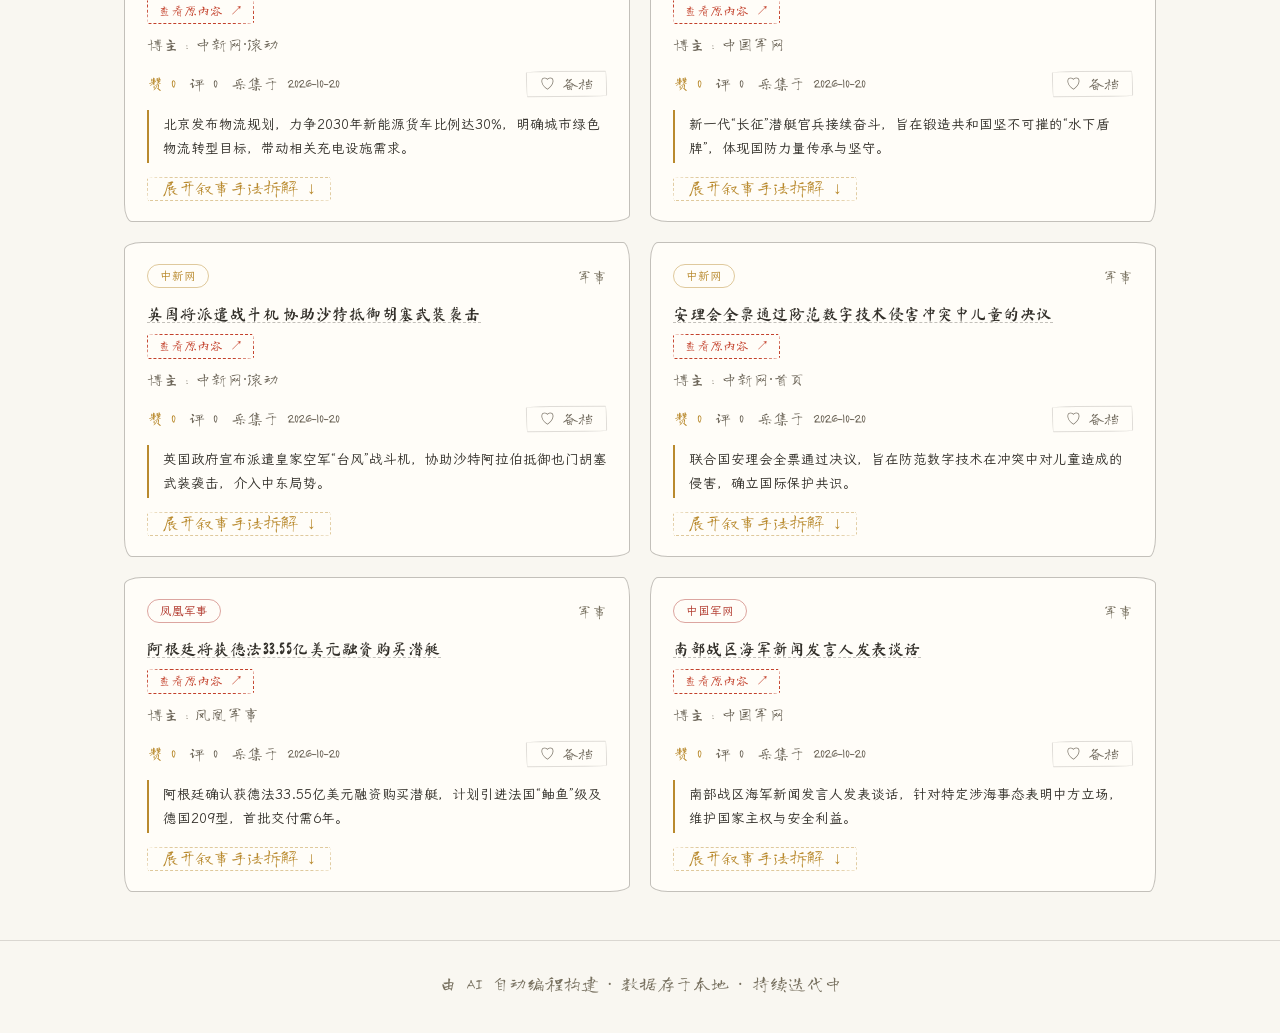
==== commit fe97a4c6: "灵感库新增点赞备档：点赞转入项目库生成创作项目，可迁移技巧自动变为创作步骤" ====
--- a/inspiration.html
+++ b/inspiration.html
@@ -105,6 +105,56 @@
       clearTimeout(el._timer);
       el._timer = setTimeout(function () { el.classList.remove('show'); }, 2600);
     }
+    /* 点赞备档：快照存本浏览器，同步在项目库生成本地「灵感备档」项目 */
+    var LS_LIKED = 'rl_insp_liked_v1';
+    var LS_PROJ_LOCAL = 'rl_projects_local_v1';
+    function loadLiked() {
+      try { return JSON.parse(localStorage.getItem(LS_LIKED) || '[]'); } catch (e) { return []; }
+    }
+    function isLiked(id) { return loadLiked().some(function (x) { return x.id === id; }); }
+    function toggleLike(id) {
+      var liked = loadLiked();
+      var idx = -1;
+      for (var i = 0; i < liked.length; i++) if (liked[i].id === id) { idx = i; break; }
+      var locals;
+      try { locals = JSON.parse(localStorage.getItem(LS_PROJ_LOCAL) || '[]'); } catch (e) { locals = []; }
+      if (!Array.isArray(locals)) locals = [];
+      var projId = 'local-insp-' + id;
+      var pi = -1;
+      for (var j = 0; j < locals.length; j++) if (locals[j].id === projId) { pi = j; break; }
+      if (idx >= 0) { /* 取消备档：灵感快照与项目库条目一并移除 */
+        liked.splice(idx, 1);
+        if (pi >= 0) locals.splice(pi, 1);
+        toast(t('insp.toast.unliked'));
+      } else {
+        var it = null;
+        var items = allItems();
+        for (var k = 0; k < items.length; k++) if (items[k].id === id) { it = items[k]; break; }
+        if (!it) return;
+        liked.push(JSON.parse(JSON.stringify(it)));
+        var tr = (it.narrativeAnalysis && it.narrativeAnalysis.transferable) || [];
+        var steps = tr.length ? tr.map(function (tt, i) {
+          return { step: '创作应用 ' + (i + 1) + '：' + tt, agent: '个人创作', output: '', status: '待开始' };
+        }) : [{ step: '选题构思', agent: '个人创作', output: '', status: '待开始' }];
+        locals.unshift({
+          id: projId,
+          name: ('灵感备档 · ' + (it.title || '')).slice(0, 42),
+          stage: '构想', type: 'mkt', level: 'S', scale: 'micro',
+          goal: it.contentSummary || it.title || '',
+          accept: '将该灵感的可迁移技巧用进个人创作',
+          kill: '', gates: [],
+          workflow: steps,
+          deliverables: it.link ? [it.link] : [],
+          inspSource: { platform: it.platform || '', author: it.author || '', link: it.link || '', title: it.title || '', track: it.domain || it.track || '' },
+          updatedAt: new Date().toISOString().slice(0, 10)
+        });
+        toast(t('insp.toast.liked'));
+      }
+      localStorage.setItem(LS_LIKED, JSON.stringify(liked));
+      localStorage.setItem(LS_PROJ_LOCAL, JSON.stringify(locals));
+      renderGrid();
+    }
+
     function loadLocalInsp() {
       try { return JSON.parse(localStorage.getItem(LS_INSP) || '[]'); } catch (e) { return []; }
     }
@@ -151,6 +201,8 @@
           '<span>' + t('insp.likes') + ' ' + fmtNum(likesOf(item)) + '</span>' +
           '<span>' + t('insp.comments') + ' ' + fmtNum(commentsOf(item)) + '</span>' +
           (item.metrics && item.metrics.collected ? '<span>' + t('insp.collected') + esc(item.metrics.collected) + '</span>' : '') +
+          '<button type="button" class="like-btn' + (isLiked(item.id) ? ' on' : '') + '" onclick="toggleLike(\'' + esc(item.id) + '\')">' +
+            (isLiked(item.id) ? '♥ ' + t('insp.liked') : '♡ ' + t('insp.like')) + '</button>' +
         '</div>' +
         '<div class="i-summary">' + esc(item.contentSummary || t('insp.noSummary')) + '</div>' +
         '<button class="i-toggle" onclick="toggleCard(this)">' + t('insp.expand') + '</button>' +
--- a/assets/style.css
+++ b/assets/style.css
@@ -761,8 +761,23 @@
 .i-metrics {
   display: flex; gap: 14px; margin-top: 10px;
   font-family: var(--font-hand); font-size: 16px; color: var(--text-dim);
+  align-items: center; flex-wrap: wrap;
 }
 .i-metrics span:first-child { color: var(--c-inspiration); }
+/* 点赞备档按钮：红笔手绘小胶囊，点赞后实心 */
+.like-btn {
+  margin-left: auto;
+  font-family: var(--font-hand); font-size: 15px; line-height: 1.5;
+  padding: 0 13px; min-height: 26px; cursor: pointer;
+  color: var(--text-dim); background: none;
+  border: 1.2px solid var(--border-light);
+  border-radius: 255px 15px 225px 15px / 15px 225px 15px 255px;
+  transition: color .15s, border-color .15s, transform .15s;
+  transform: rotate(-.4deg);
+}
+.like-btn:hover { color: var(--accent); border-color: var(--accent); }
+.like-btn.on { color: var(--accent); border-color: var(--accent); }
+.like-btn:active { transform: rotate(-.4deg) scale(.94); }
 .i-summary {
   margin-top: 12px; font-size: 13.5px; color: var(--text);
   background: none;
@@ -1190,6 +1205,13 @@
   color: var(--text-faint); font-family: var(--font-body); vertical-align: 3px;
   white-space: nowrap;
 }
+/* 灵感备档徽章：红笔圈，标识来自灵感库点赞转入的项目 */
+.insp-badge {
+  margin-left: 10px; font-size: 11.5px; padding: 0 10px; line-height: 1.9;
+  border: 1.2px solid var(--accent); border-radius: 999px;
+  color: var(--accent); font-family: var(--font-body); vertical-align: 3px;
+  white-space: nowrap;
+}
 .p-card.p-archived { opacity: .62; }
 .p-card.p-archived:hover { opacity: 1; }
 
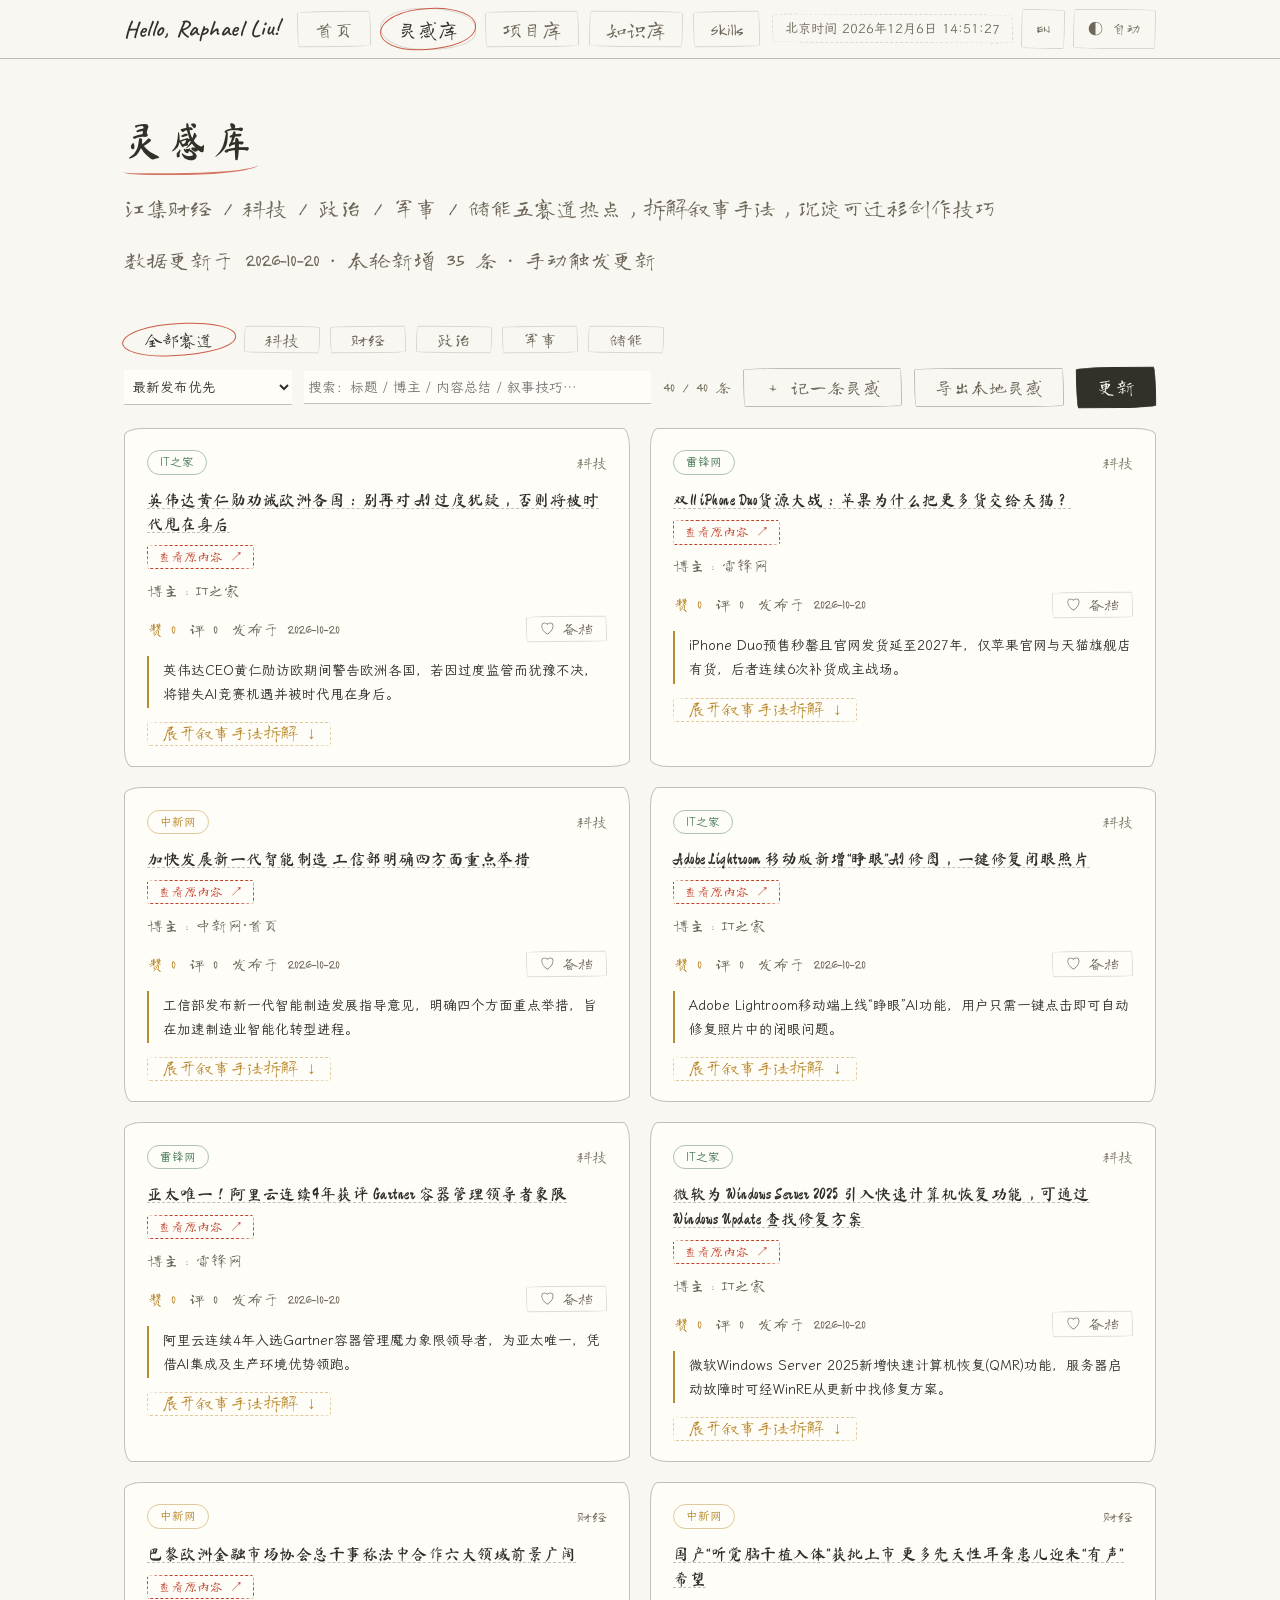
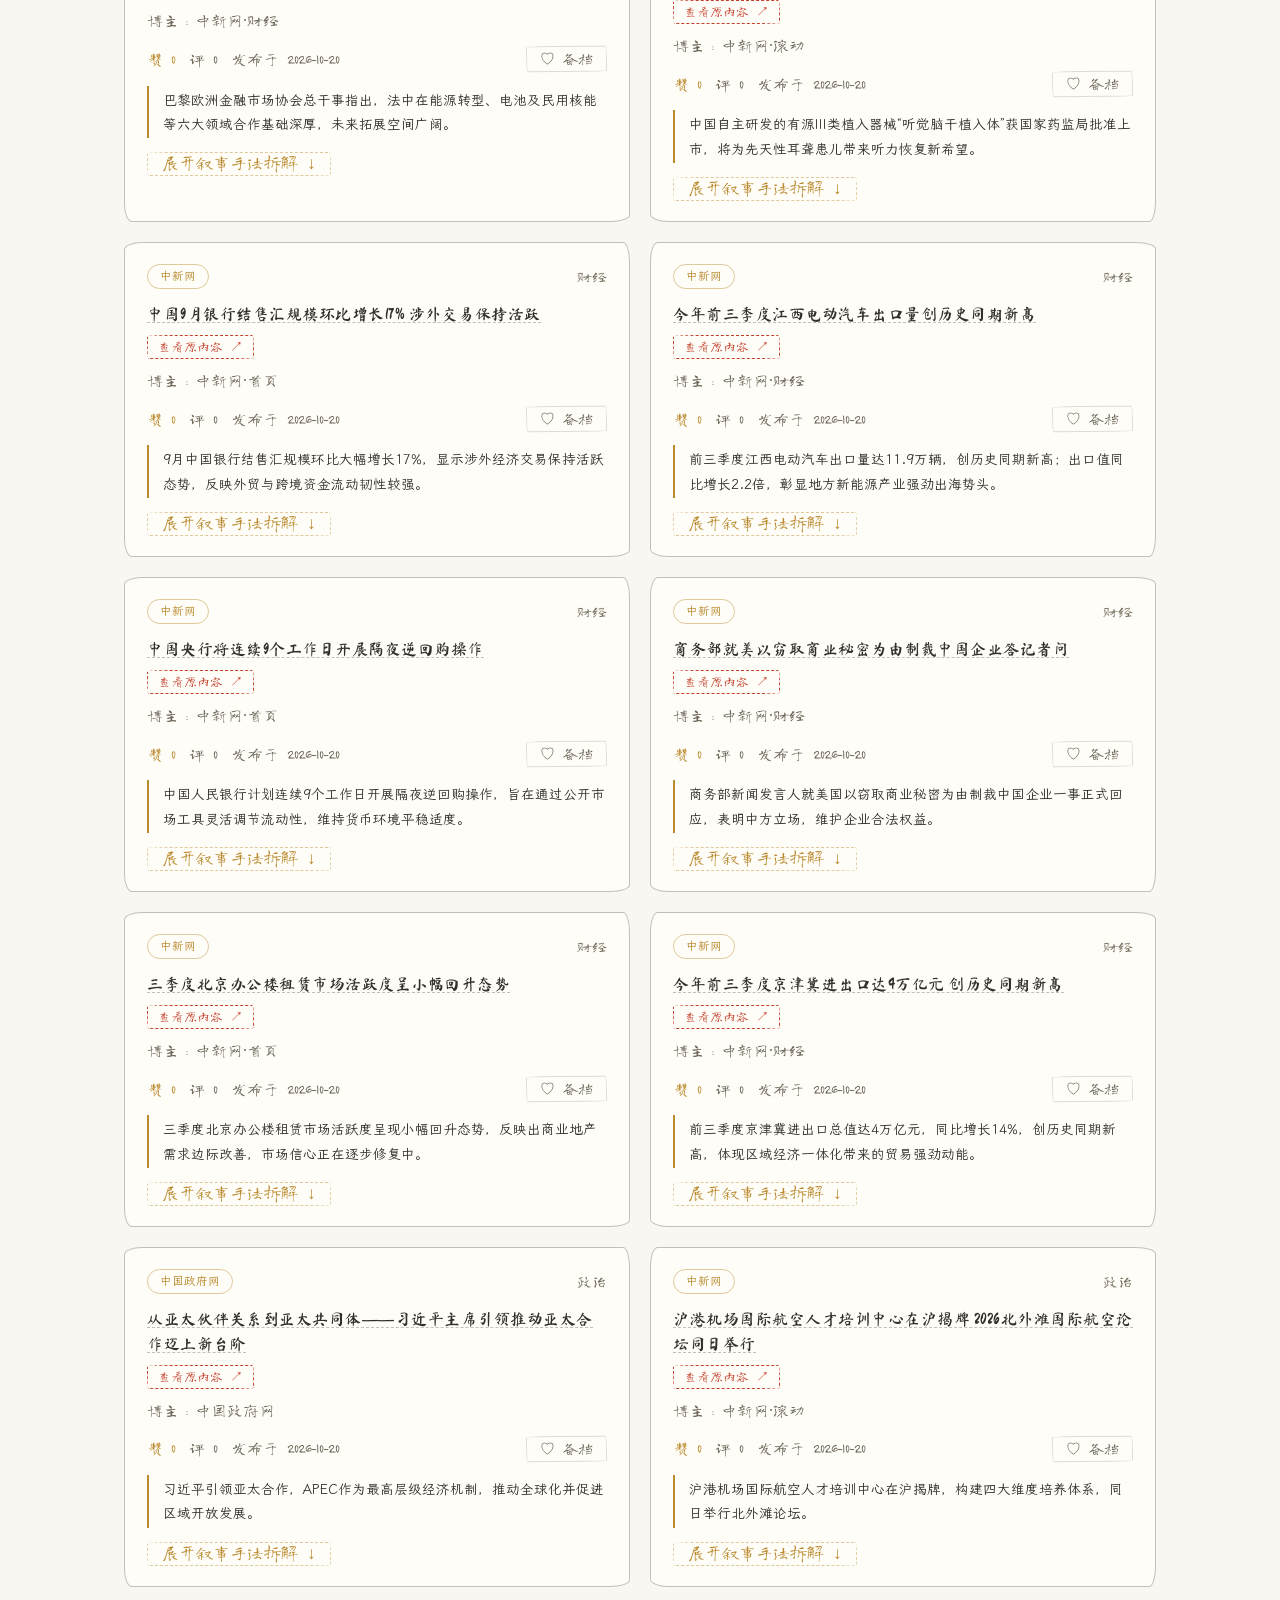
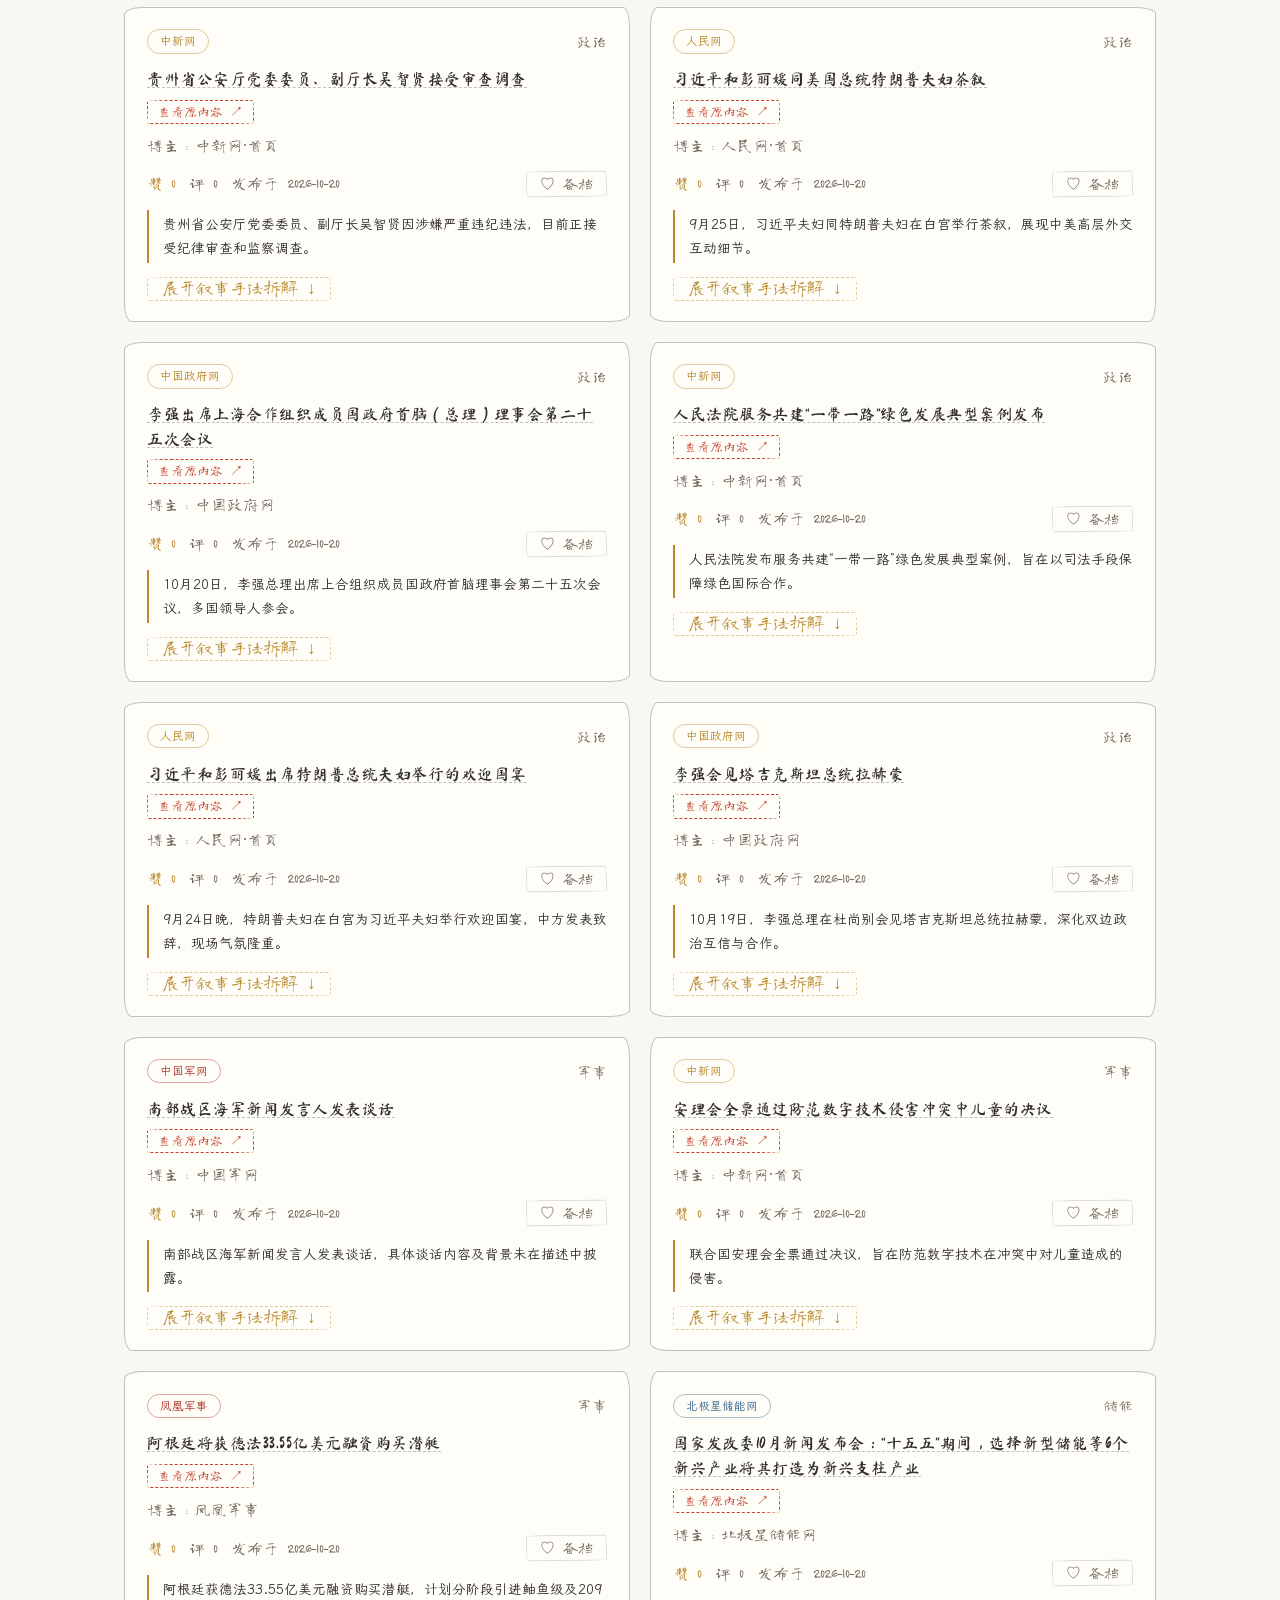
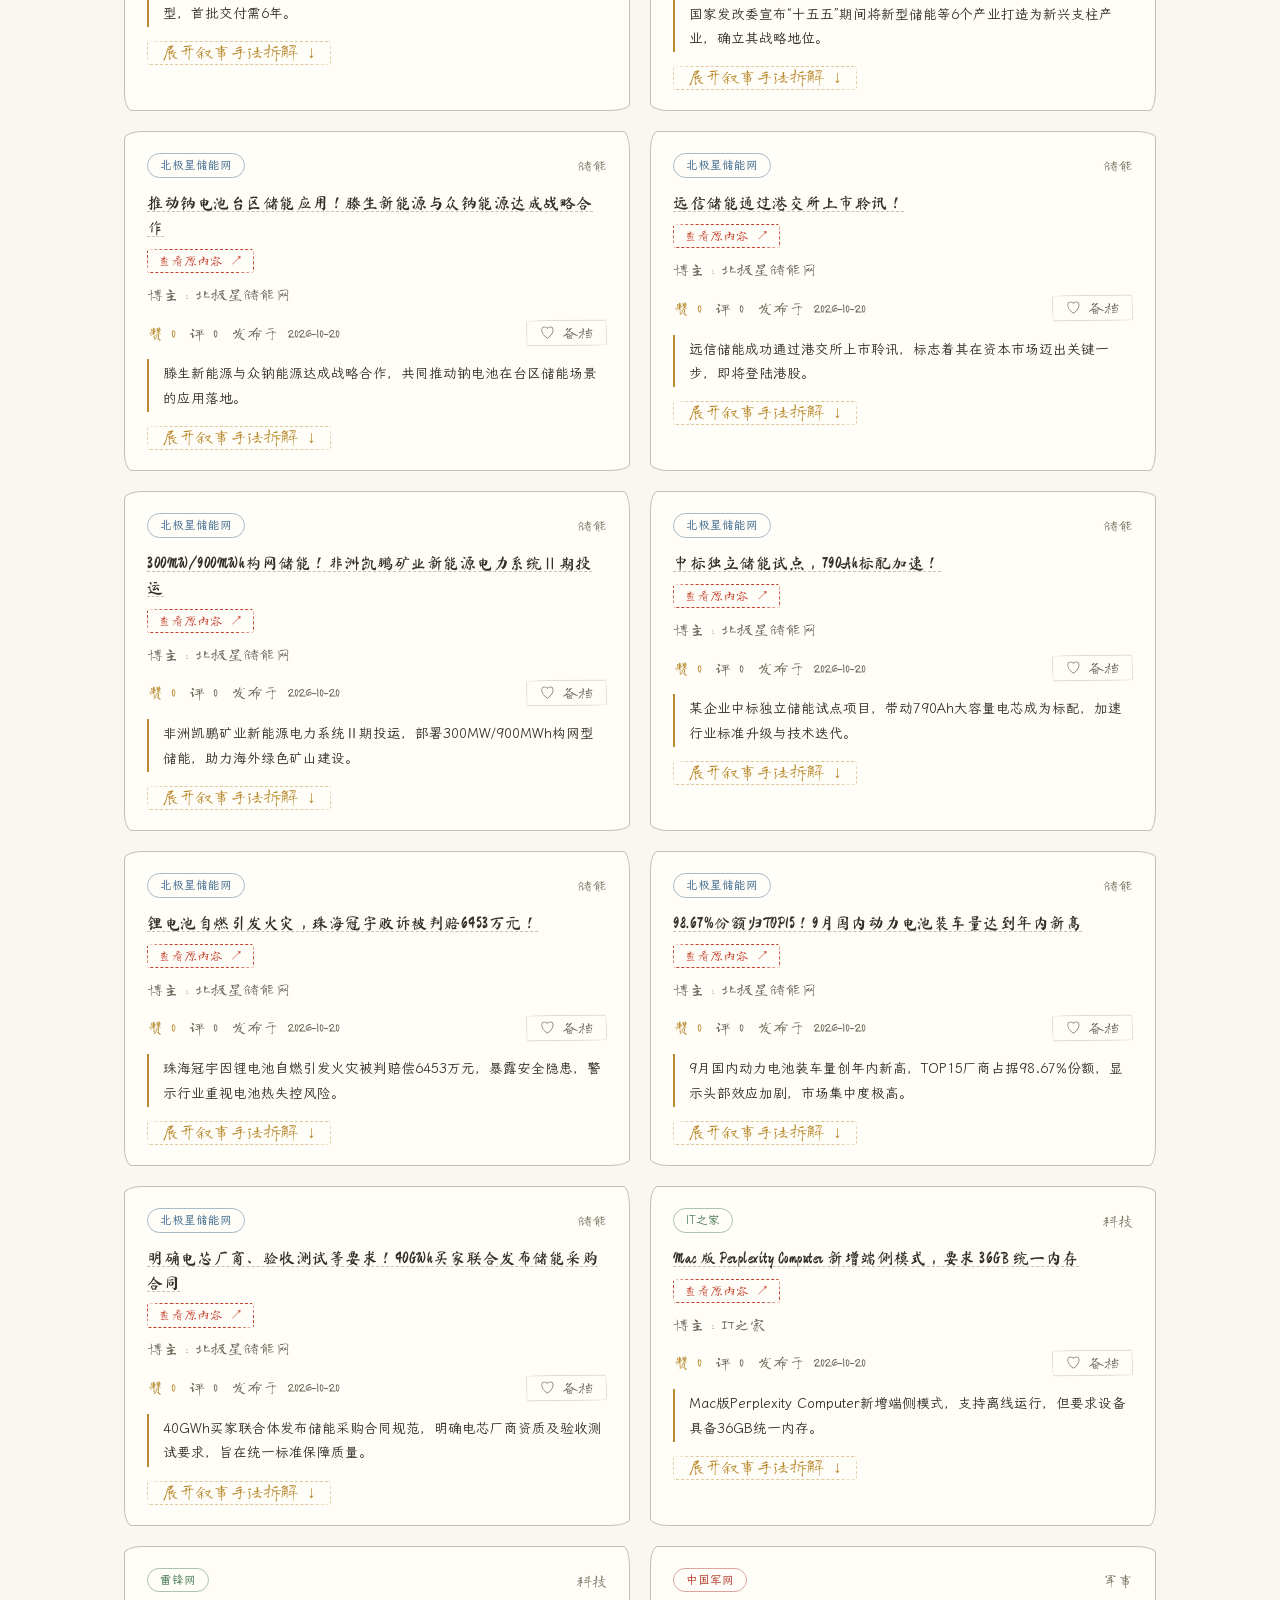
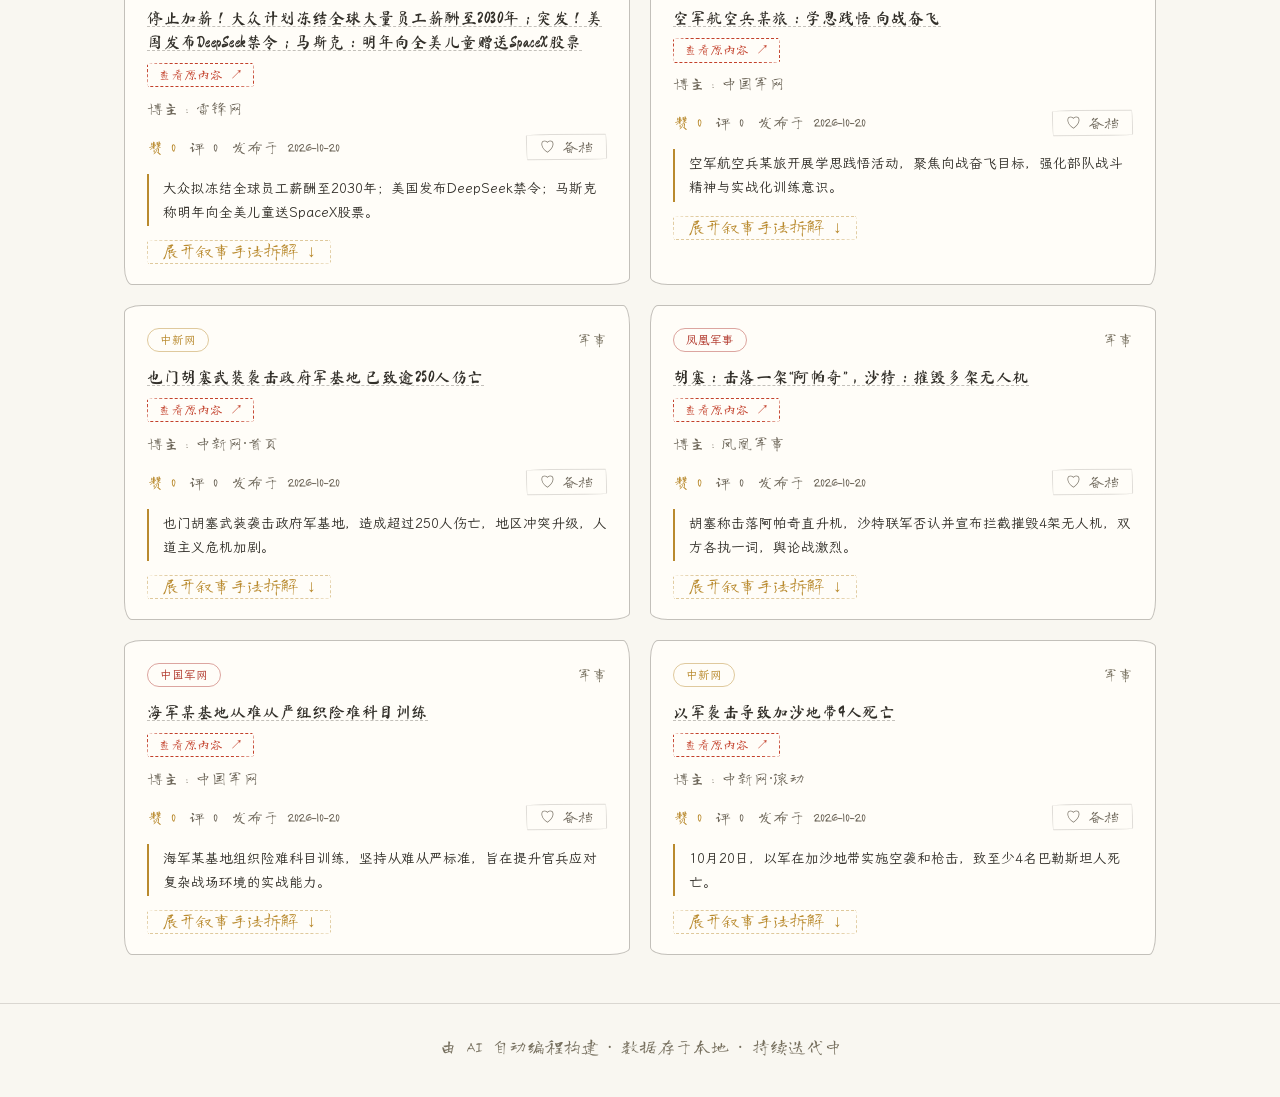
==== commit cf5d4840: "灵感库改版：赛道独立抬头 + 发布时间 + 视频优先 + 60天时效过滤 + 政治赛道接入央视B站号" ====
--- a/inspiration.html
+++ b/inspiration.html
@@ -26,10 +26,11 @@
       <p class="insp-meta" id="inspMeta" hidden></p>
     </section>
 
+    <nav class="track-row" id="trackRow" aria-label="赛道分类"></nav>
+
     <div class="toolbar">
-      <select id="filterDomain"><option value="" data-i18n="insp.allDomain">全部赛道</option></select>
       <select id="sortBy">
-        <option value="collected-desc" selected data-i18n="insp.sort.latest">最新采集优先</option>
+        <option value="published-desc" selected data-i18n="insp.sort.latest">最新发布优先</option>
         <option value="likes-desc" data-i18n="insp.sort.likes">高互动优先（点赞↓）</option>
       </select>
       <input type="text" id="searchKw" class="grow" placeholder="搜索：标题 / 博主 / 内容总结 / 叙事技巧…" data-i18n-ph="insp.search.ph">
@@ -200,7 +201,7 @@
         '<div class="i-metrics">' +
           '<span>' + t('insp.likes') + ' ' + fmtNum(likesOf(item)) + '</span>' +
           '<span>' + t('insp.comments') + ' ' + fmtNum(commentsOf(item)) + '</span>' +
-          (item.metrics && item.metrics.collected ? '<span>' + t('insp.collected') + esc(item.metrics.collected) + '</span>' : '') +
+          (item.published || (item.metrics && item.metrics.collected) ? '<span>' + t('insp.published') + esc(pubOf(item)) + '</span>' : '') +
           '<button type="button" class="like-btn' + (isLiked(item.id) ? ' on' : '') + '" onclick="toggleLike(\'' + esc(item.id) + '\')">' +
             (isLiked(item.id) ? '♥ ' + t('insp.liked') : '♡ ' + t('insp.like')) + '</button>' +
         '</div>' +
@@ -224,33 +225,36 @@
         ? t('insp.collapse') : t('insp.expand');
     }
 
-    function refreshDomainOptions() {
-      var domains = [];
-      getData('inspiration').concat(loadLocalInsp()).forEach(function (it) {
-        var d = (it.domain || '').trim();
-        if (d && domains.indexOf(d) < 0) domains.push(d);
-      });
-      var sel = document.getElementById('filterDomain');
-      var cur = sel.value;
-      sel.innerHTML = '<option value="">' + t('insp.allDomain') + '</option>' +
-        domains.map(function (d) { return '<option value="' + esc(d) + '">' + esc(d) + '</option>'; }).join('');
-      sel.value = cur;
-    }
+    /* 赛道分类抬头：独立一行 tab，动态生成自数据，点击即过滤 */
+    var currentTrack = '';
+    function trackOf(it) { return (it.track || it.domain || '').trim(); }
+    function renderTrackTabs() {
+      var tracks = [];
+      allItems().forEach(function (it) {
+        var d = trackOf(it);
+        if (d && tracks.indexOf(d) < 0) tracks.push(d);
+      });
+      document.getElementById('trackRow').innerHTML =
+        '<button type="button" class="track-tab' + (currentTrack ? '' : ' on') + '" data-t="">' + t('insp.allDomain') + '</button>' +
+        tracks.map(function (d) {
+          return '<button type="button" class="track-tab' + (currentTrack === d ? ' on' : '') + '" data-t="' + esc(d) + '">' + esc(d) + '</button>';
+        }).join('');
+    }
+
+    function pubOf(it) { return String(it.published || (it.metrics && it.metrics.collected) || ''); }
 
     function renderGrid() {
-      var fd = document.getElementById('filterDomain').value;
       var sortBy = document.getElementById('sortBy').value;
       var kw = document.getElementById('searchKw').value.trim();
 
       var list = allItems().filter(function (it) {
-        if (fd && (it.domain || '') !== fd) return false;
+        if (currentTrack && trackOf(it) !== currentTrack) return false;
         return matchKeyword(it, kw, SEARCH_FIELDS);
       });
 
       list.sort(function (a, b) {
         if (sortBy === 'likes-desc') return likesOf(b) - likesOf(a);
-        return String((b.metrics && b.metrics.collected) || '').localeCompare(
-               String((a.metrics && a.metrics.collected) || ''));
+        return pubOf(b).localeCompare(pubOf(a)); /* 最新发布优先 */
       });
 
       document.getElementById('countInfo').textContent =
@@ -265,10 +269,15 @@
       grid.innerHTML = list.map(renderCard).join('');
     }
 
-    ['filterDomain', 'sortBy'].forEach(function (id) {
-      document.getElementById(id).addEventListener('change', renderGrid);
-    });
+    document.getElementById('sortBy').addEventListener('change', renderGrid);
     document.getElementById('searchKw').addEventListener('input', renderGrid);
+    document.getElementById('trackRow').addEventListener('click', function (e) {
+      var btn = e.target.closest('.track-tab');
+      if (!btn) return;
+      currentTrack = btn.getAttribute('data-t') || '';
+      renderTrackTabs();
+      renderGrid();
+    });
 
     /* 表单开合 / 保存 / 导出 */
     var formPanel = document.getElementById('inspFormPanel');
@@ -321,7 +330,7 @@
       ['i-title', 'i-author', 'i-domain', 'i-link', 'i-summary', 'i-transfer'].forEach(function (id) {
         document.getElementById(id).value = '';
       });
-      refreshDomainOptions();
+      renderTrackTabs();
       renderGrid();
       toast(t('insp.toast.saved'));
     });
@@ -378,7 +387,7 @@
           var meta = m ? JSON.parse(m[1]) : null;
           if (meta && meta.updatedAt !== prevAt) {
             loadInspData().then(function () {
-              refreshDomainOptions(); renderGrid(); renderInspMeta();
+              renderTrackTabs(); renderGrid(); renderInspMeta();
               setUpdateBtn(t('insp.refresh'), false);
               toast(t('insp.toast.done').replace('{n}', meta.added != null ? meta.added : 0));
             });
@@ -462,12 +471,12 @@
     }
     renderInspMeta();
 
-    refreshDomainOptions();
+    renderTrackTabs();
     renderGrid();
 
     /* 切语言后无刷新重渲染动态内容；表单开合钮文案随面板状态修正 */
     document.addEventListener('langchange', function () {
-      refreshDomainOptions();
+      renderTrackTabs();
       renderGrid();
       renderInspMeta();
       var btn = document.getElementById('inspToggleBtn');
--- a/assets/style.css
+++ b/assets/style.css
@@ -423,8 +423,41 @@
 .btn-danger-ghost { color: var(--danger); border-color: rgba(178, 58, 46, .4); }
 .btn-danger-ghost:hover { border-color: var(--danger); color: var(--danger); }
 
+/* 赛道分类抬头（灵感库）：独立一行手绘 tab，选中态红笔圈 */
+.track-row {
+  display: flex;
+  flex-wrap: wrap;
+  gap: 10px;
+  margin: 20px 0 0;
+}
+.track-tab {
+  position: relative;
+  font-family: var(--font-hand);
+  font-size: 17px;
+  color: var(--text-dim);
+  background: none;
+  border: 1.5px solid var(--border-light);
+  border-radius: 255px 15px 225px 15px / 15px 225px 15px 255px;
+  padding: 4px 20px;
+  cursor: pointer;
+}
+.track-tab:nth-child(even) { border-radius: 15px 225px 15px 255px / 255px 15px 225px 15px; transform: rotate(.3deg); }
+.track-tab:nth-child(odd) { transform: rotate(-.3deg); }
+.track-tab:hover { color: var(--text); border-color: var(--text-dim); }
+.track-tab.on { color: var(--text); border-color: transparent; }
+.track-tab.on::after {
+  content: "";
+  position: absolute;
+  inset: -4px -3px;
+  border: 1.8px solid var(--accent);
+  border-radius: 55% 45% 60% 40% / 60% 45% 55% 45%;
+  transform: rotate(-1.5deg);
+  opacity: .85;
+  pointer-events: none;
+}
+
 /* 工具条 */
-.toolbar { display: flex; flex-wrap: wrap; gap: 12px; align-items: center; margin: 22px 0 20px; }
+.toolbar { display: flex; flex-wrap: wrap; gap: 12px; align-items: center; margin: 14px 0 20px; }
 .toolbar select, .toolbar input { width: auto; font-size: 13.5px; padding: 8px 4px; font-family: var(--font-body); }
 .toolbar .grow { flex: 1; min-width: 180px; }
 .toolbar input.grow { width: 100%; }
